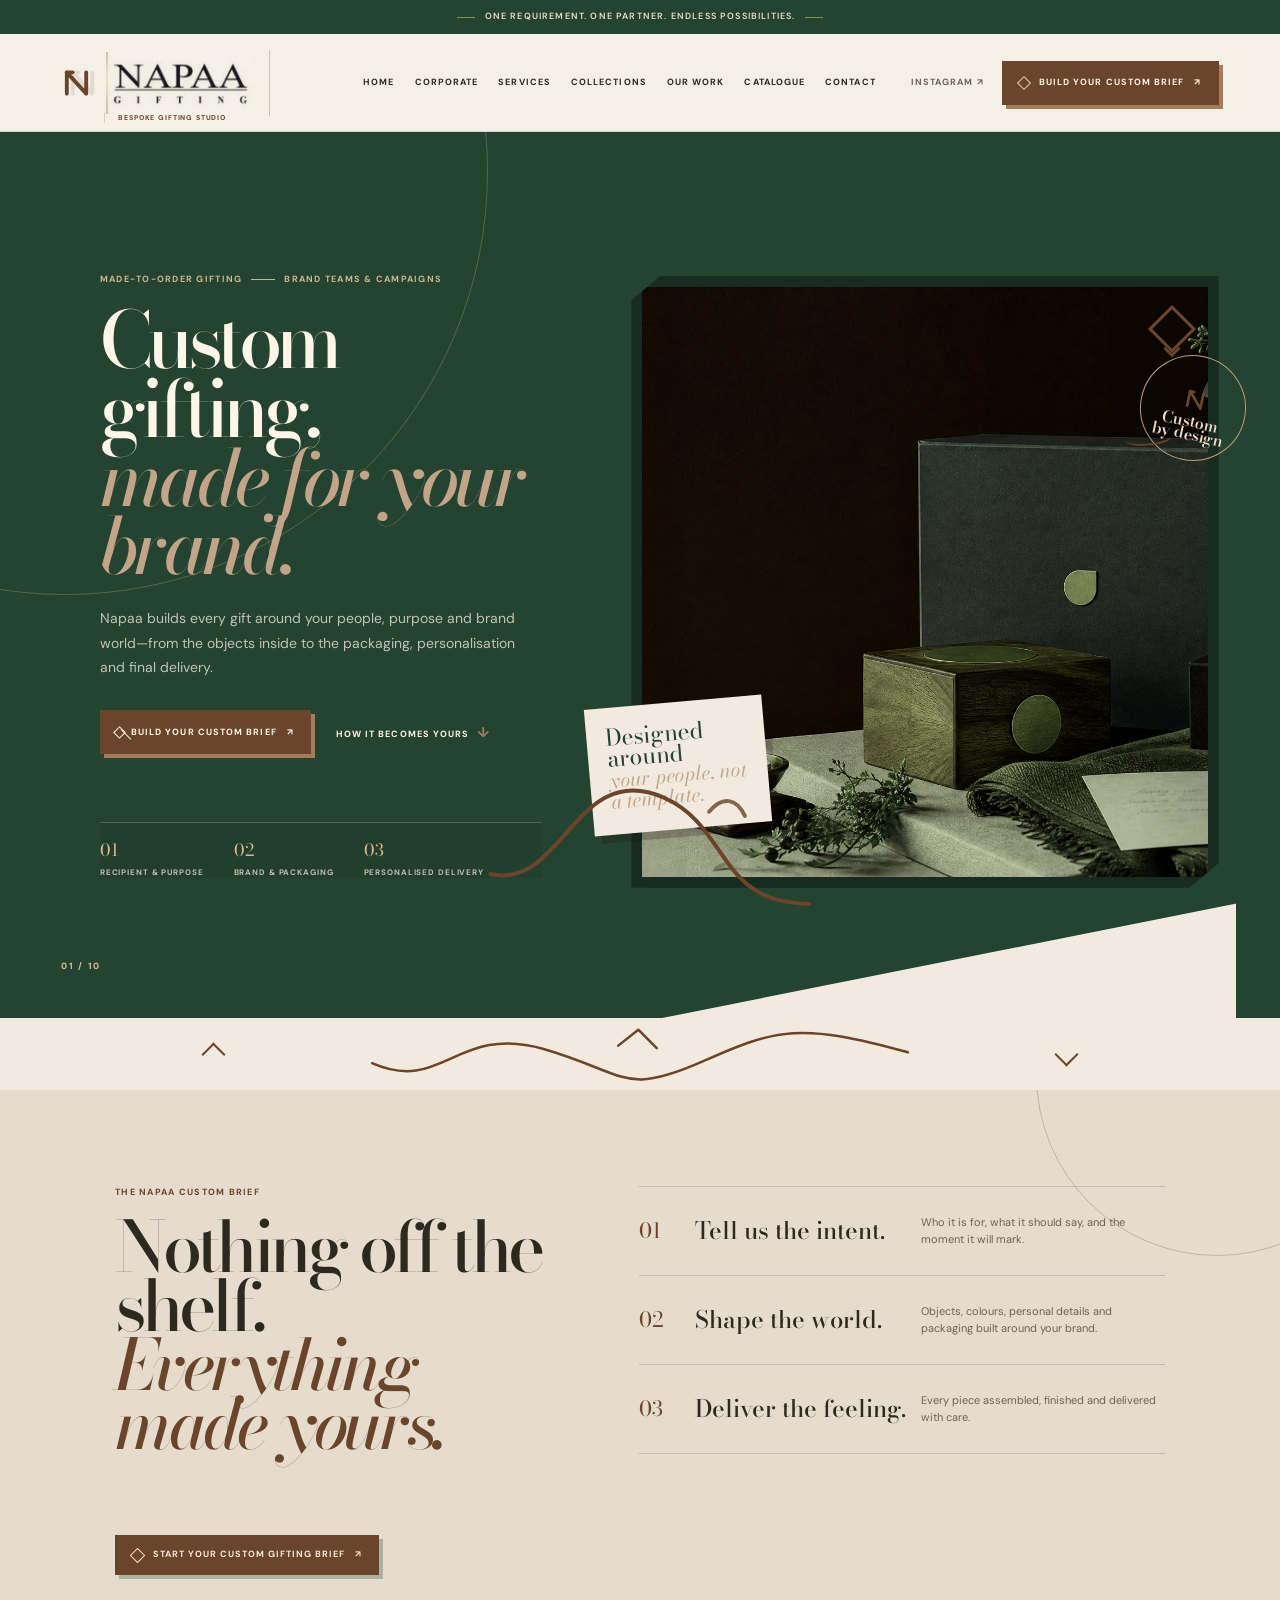
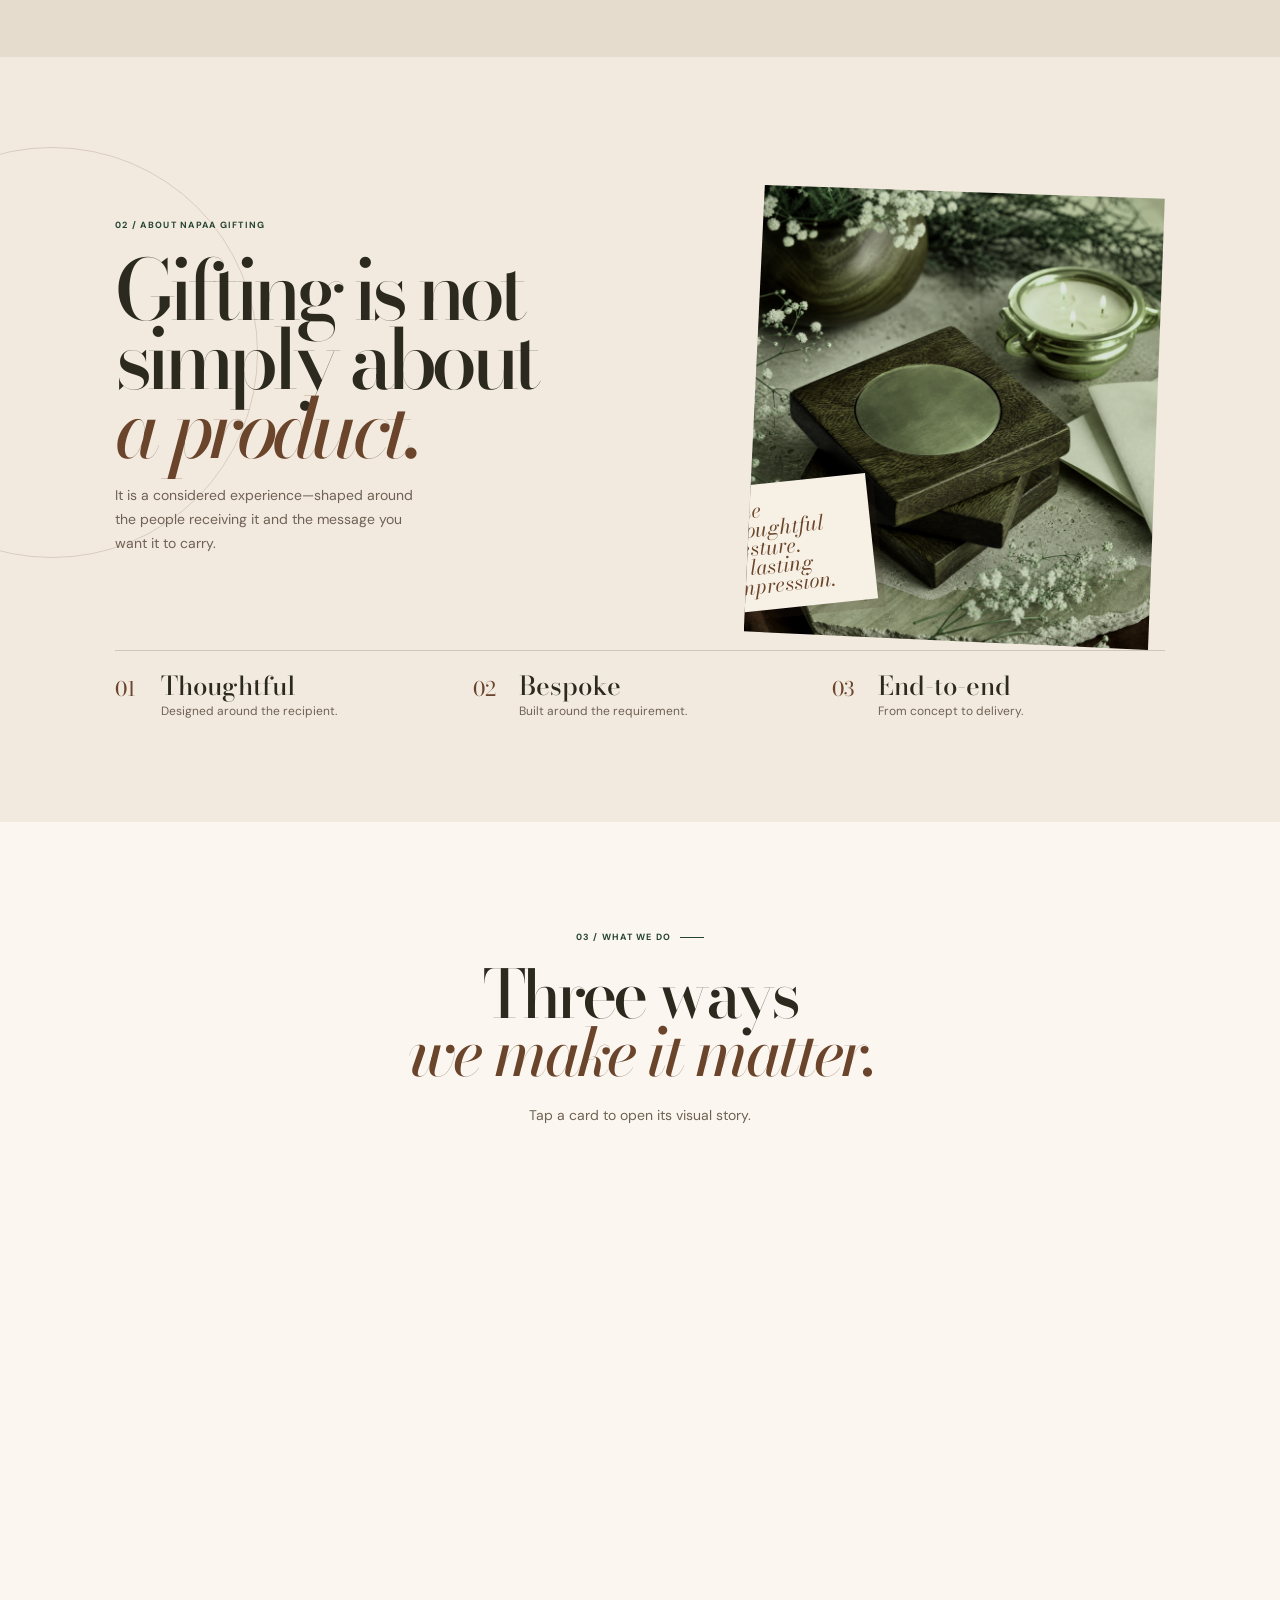
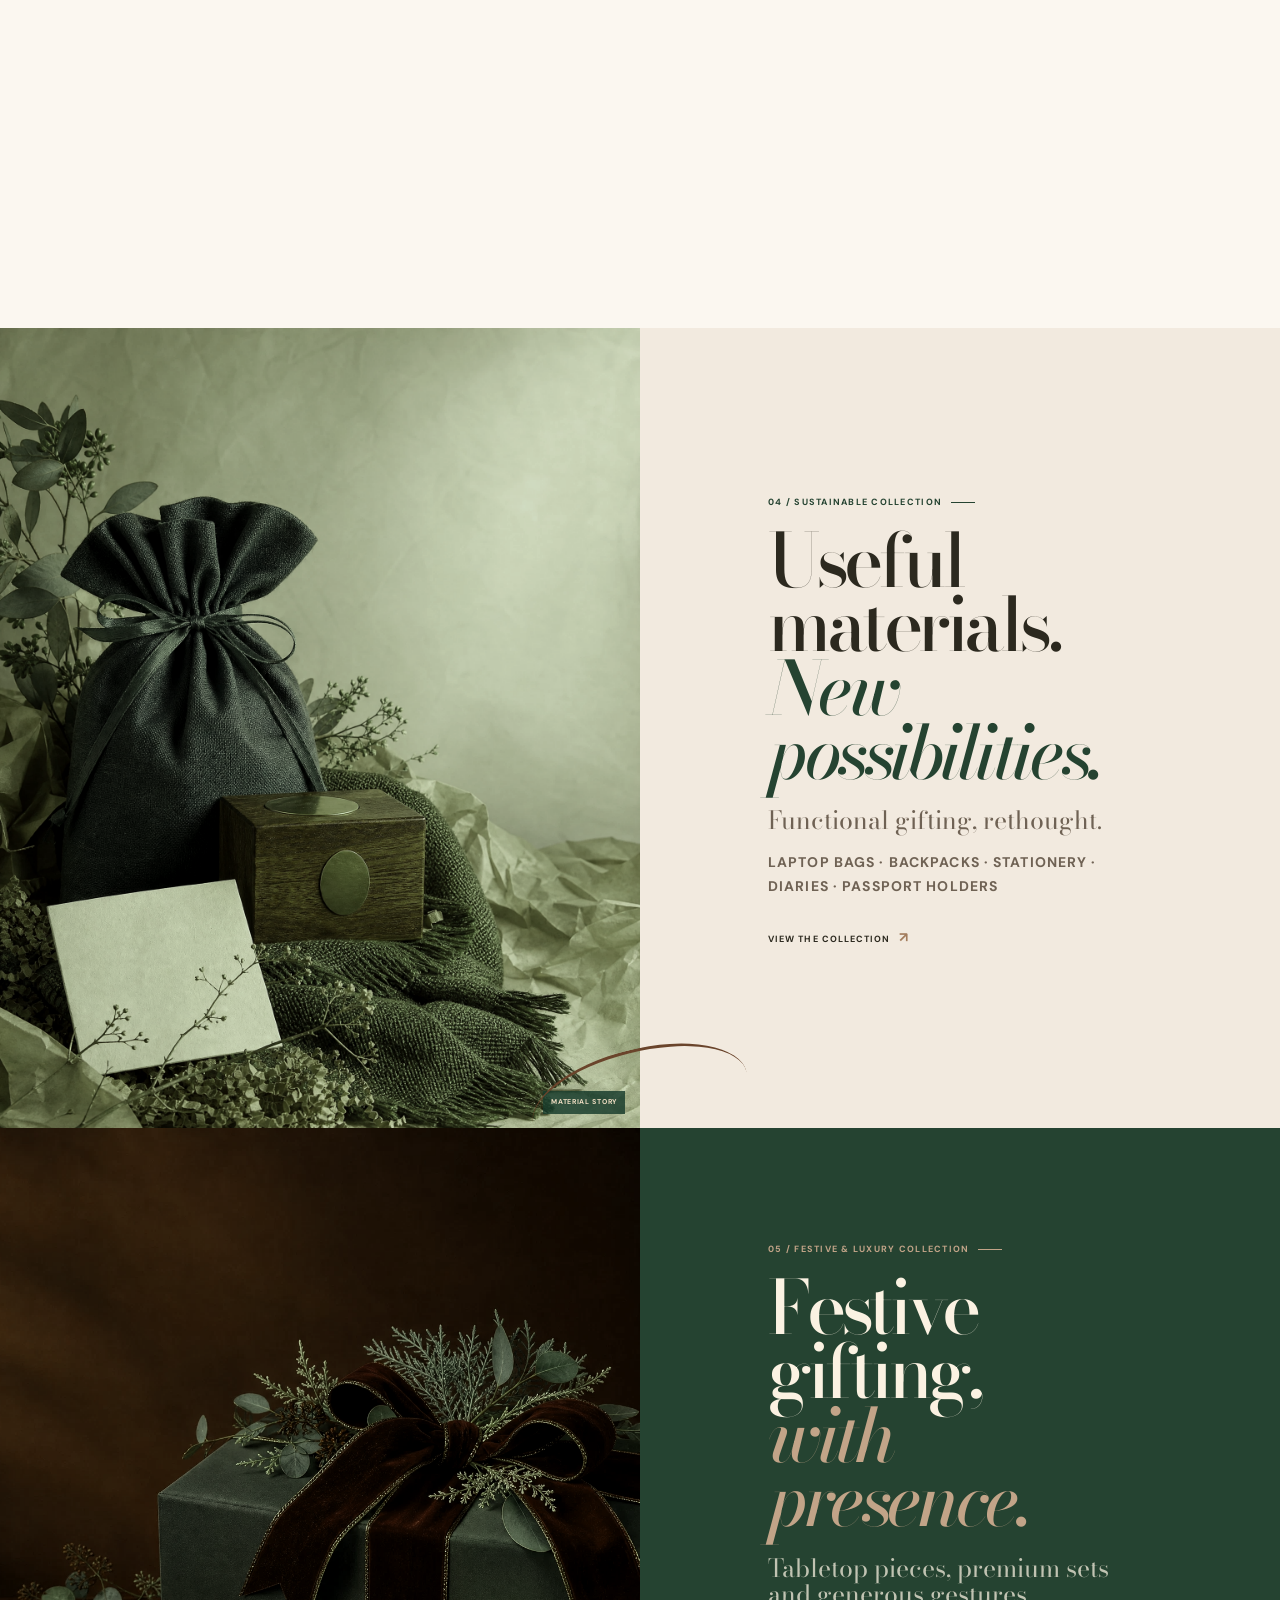
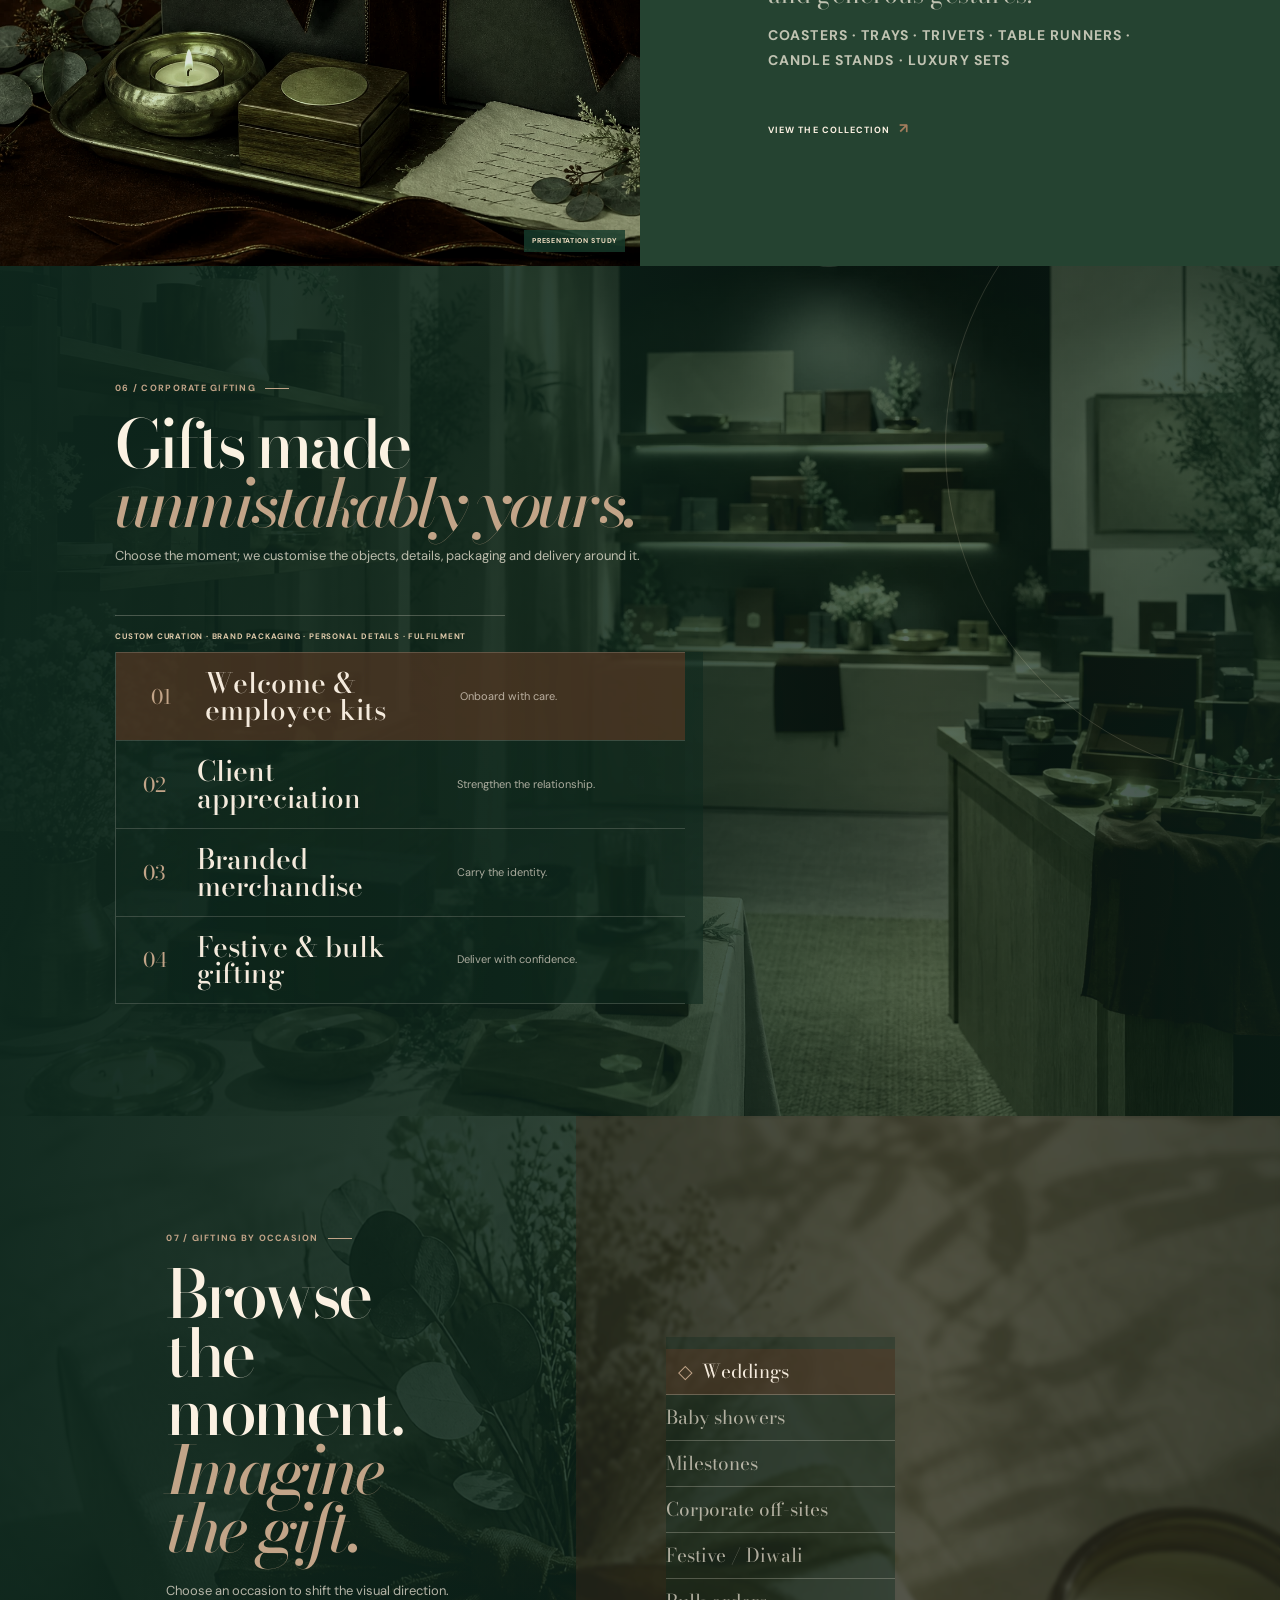
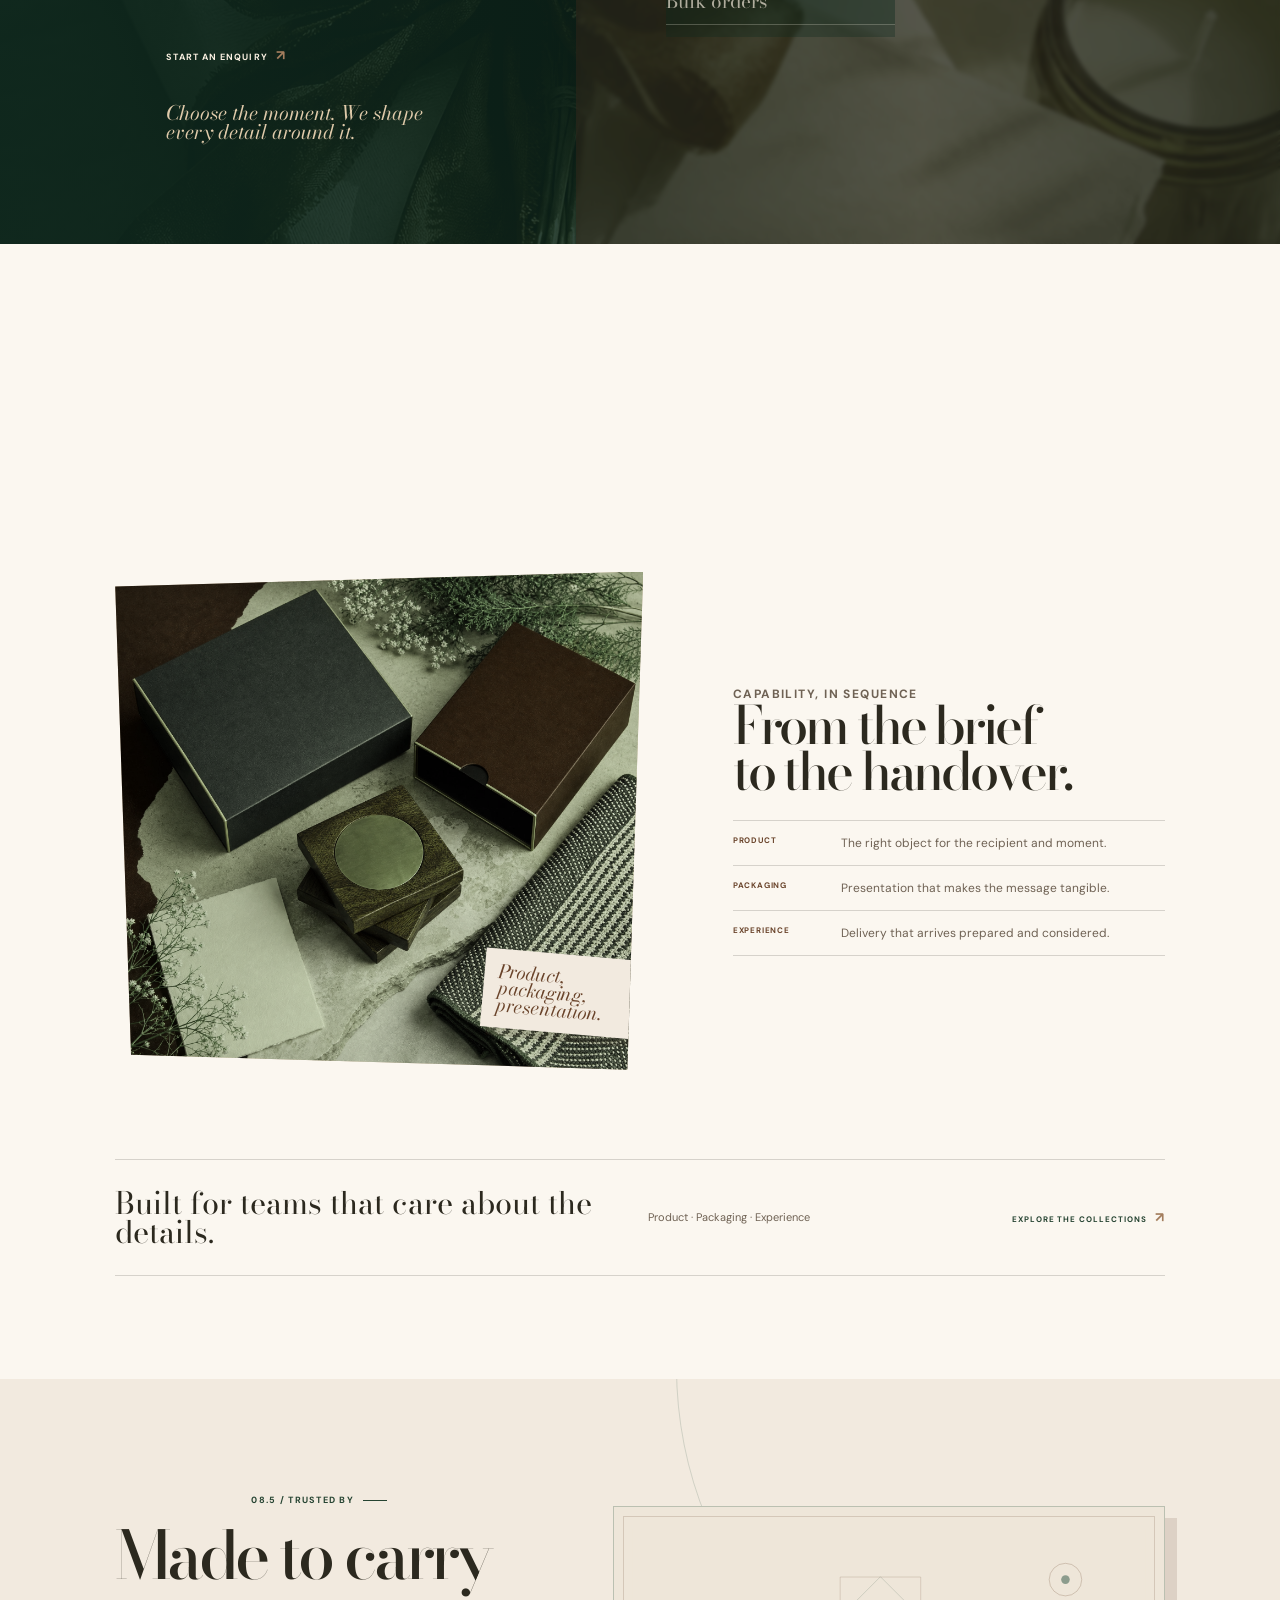
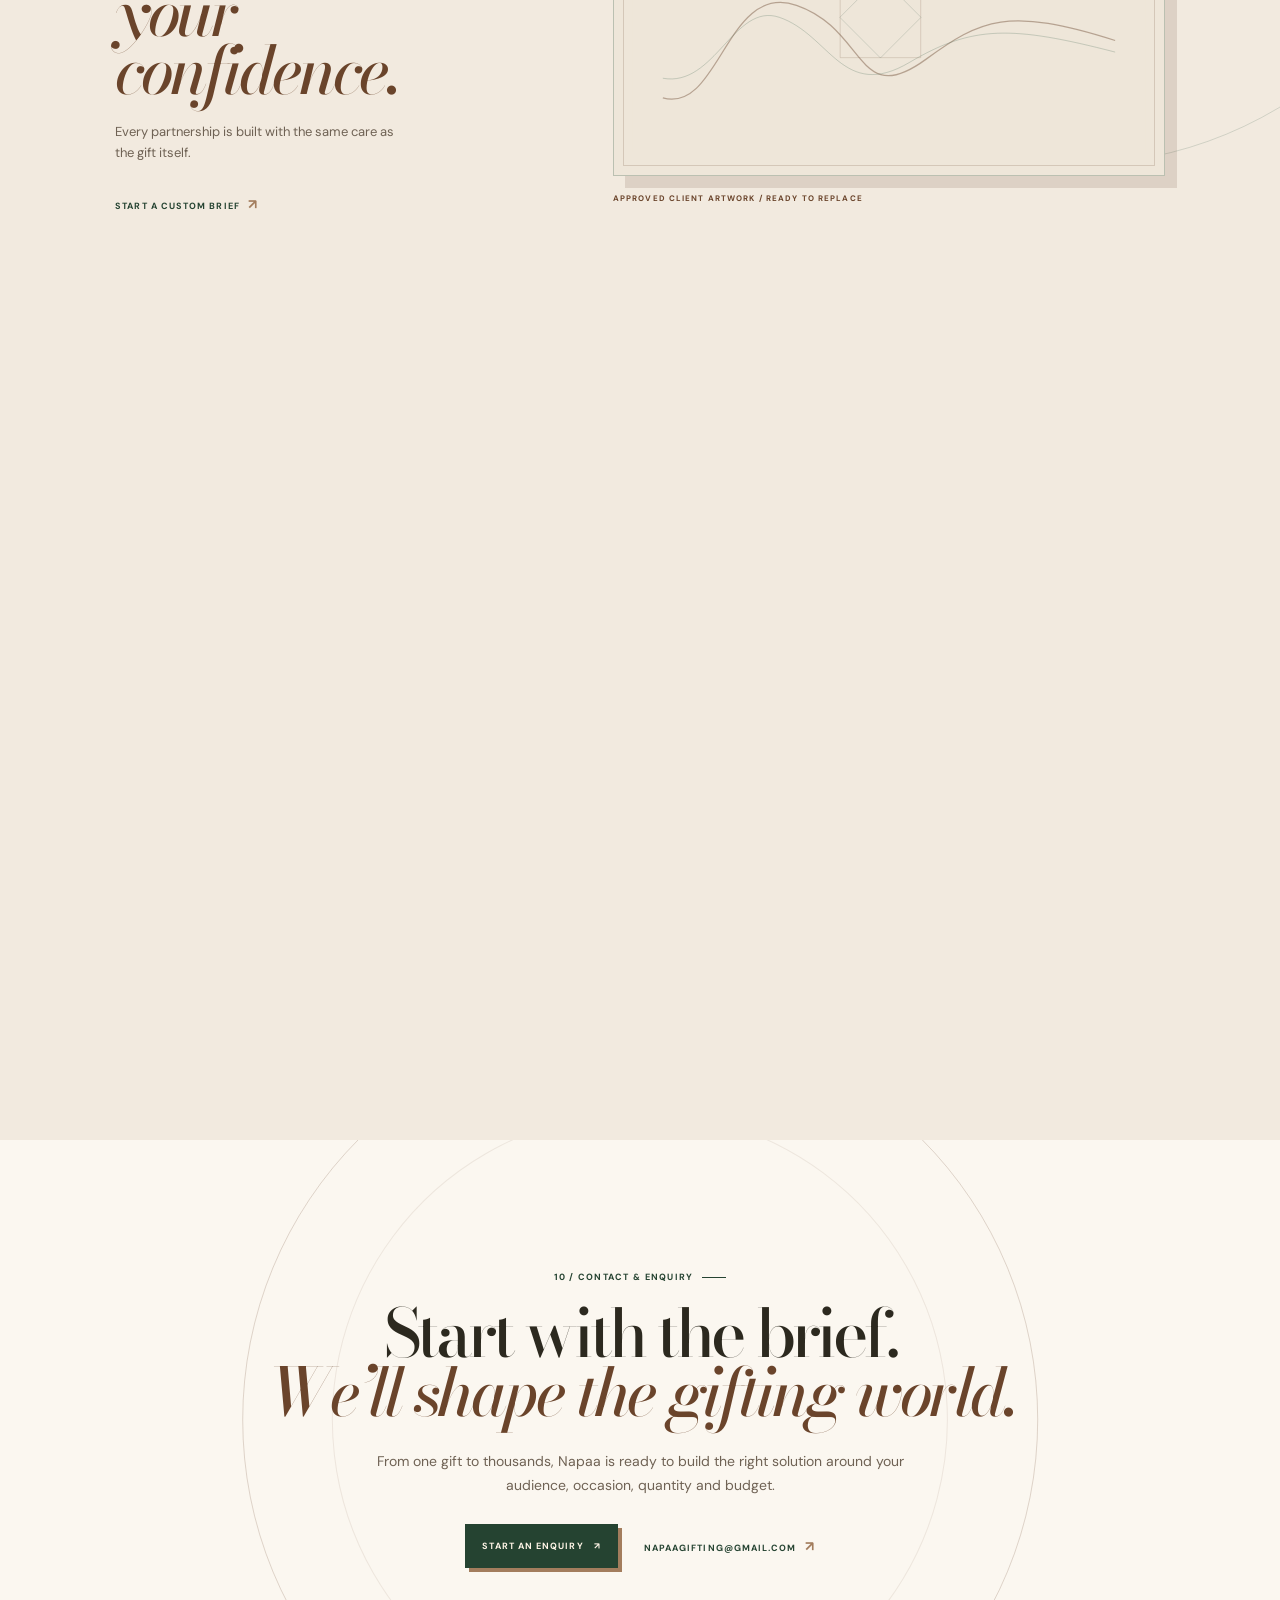
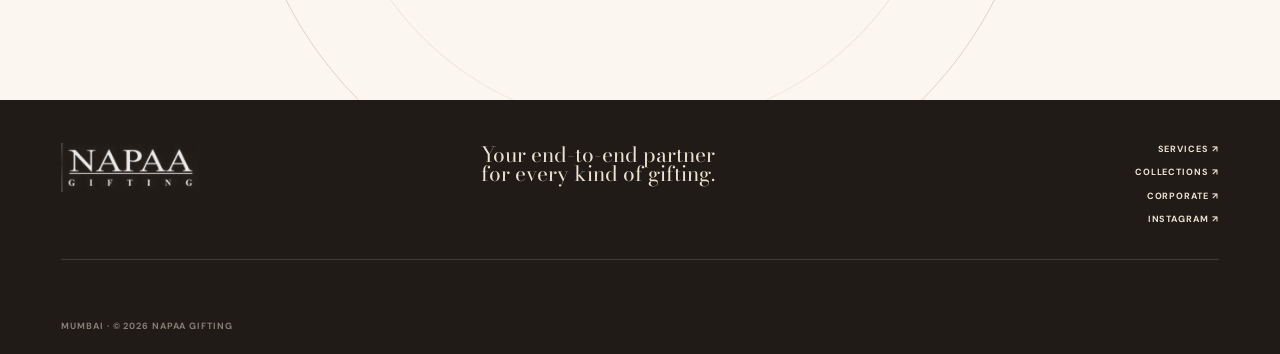
==== index.html @ 45b3206f "Start" ====
<!doctype html>
<html lang="en">
  <head>
    <meta charset="UTF-8" />
    <meta name="viewport" content="width=device-width, initial-scale=1.0, maximum-scale=1" />
    <meta name="description" content="Napaa Gifting is an end-to-end partner for corporate, sustainable, festive, luxury, personal, and large-scale custom gifting." />
    <title>Napaa Gifting — One Requirement. One Partner. Endless Possibilities.</title>
    <link rel="preconnect" href="https://fonts.googleapis.com" />
    <link rel="preconnect" href="https://fonts.gstatic.com" crossorigin />
    <link href="https://fonts.googleapis.com/css2?family=Bodoni+Moda:opsz,ital@6..96,400;6..96,500;6..96,600;6..96,700;6..96,400;6..96,500;6..96,600&family=DM+Sans:opsz,wght@9..40,400;9..40,500;9..40,600;9..40,700&display=swap" rel="stylesheet" />
    <link rel="icon" type="image/png" href="assets/napaa-official-logo.png" />
    <link rel="stylesheet" href="css/style.css" />
    <link rel="stylesheet" href="css/logo.css" />
    <link rel="stylesheet" href="css/campaign-fix.css" />
    <link rel="stylesheet" href="css/expanded-site.css" />
    <link rel="stylesheet" href="css/bottle-green-brown.css" />
    <link rel="stylesheet" href="css/brand-authority.css" />
    <link rel="stylesheet" href="css/catalogue.css" />
    <link rel="stylesheet" href="css/catalogue-refinement.css" />
    <link rel="stylesheet" href="css/editorial-refinement.css" />
    <link rel="stylesheet" href="css/flash-cards.css" />
    <link rel="stylesheet" href="css/flash-card-rotation.css" />
    <link rel="stylesheet" href="css/selector-backgrounds.css" />
    <link rel="stylesheet" href="css/customisation-first.css" />
    <link rel="stylesheet" href="css/customisation-authority.css" />
    <link rel="stylesheet" href="css/trusted-by.css" />
    <link rel="stylesheet" href="css/commercial-pathways.css" />
    <link rel="stylesheet" href="css/catalogue-visuals.css" />
  </head>
  <body>
    <!-- Napaa Corporate Atelier: editorial premium gifting, now organised as a complete ten-section capability story. -->
    <a class="skip-link" href="#main">Skip to content</a>
    <div class="topline"><span></span>One requirement. One partner. Endless possibilities.<span></span></div>
    <header class="site-header" id="site-header">
      <a class="brand" href="#home" aria-label="Napaa Gifting home"><span class="brand__ribbon" aria-hidden="true"><svg viewBox="0 0 32 34" fill="none" xmlns="http://www.w3.org/2000/svg"><path d="M6 28V6L26 28V6" stroke="currentColor" stroke-width="4" stroke-linecap="round" stroke-linejoin="round"/><path d="M6 6H12" stroke="currentColor" stroke-width="4" stroke-linecap="round"/></svg></span><img src="assets/napaa-official-logo.png" alt="Napaa Gifting" /></a>
      <nav class="desktop-nav" aria-label="Primary navigation"><a href="#home">Home</a><a href="#corporate">Corporate</a><a href="#services">Services</a><a href="collections.html">Collections</a><a href="#portfolio">Our work</a><a href="collections.html#catalogue">Catalogue</a><a href="#contact">Contact</a></nav>
      <div class="header-actions"><a class="header-insta" href="https://www.instagram.com/napaa_gifting/" target="_blank" rel="noreferrer">Instagram ↗</a><button class="button button--bordeaux" type="button" data-open-brief>Build your custom brief <span>↗</span></button><button class="menu-toggle" type="button" aria-expanded="false" aria-controls="mobile-menu"><span class="sr-only">Open navigation</span><i></i><i></i></button></div>
    </header>
    <div class="mobile-menu" id="mobile-menu" aria-hidden="true"><nav aria-label="Mobile navigation"><a href="#home">Home</a><a href="#corporate">Corporate gifting</a><a href="#about">About Napaa Gifting</a><a href="#services">What we do</a><a href="collections.html">View collections</a><a href="#occasions">Gifting by occasion</a><a href="#portfolio">Our work</a><a href="collections.html#catalogue">Catalogue</a><a href="#why-napaa">Why Napaa</a><a href="#contact">Contact / Enquiry</a></nav><button class="button button--bordeaux" type="button" data-open-brief>Start an enquiry <span>↗</span></button><a href="https://www.instagram.com/napaa_gifting/" target="_blank" rel="noreferrer">Follow @napaa_gifting ↗</a></div>

    <main id="main">
      <section class="hero" id="home" aria-labelledby="hero-title"><div class="hero__copy" data-reveal><p class="eyebrow">Made-to-order gifting <b></b> Brand teams & campaigns</p><h1>Custom gifting,<br /><em>made for your brand.</em></h1><p class="hero__intro">Napaa builds every gift around your people, purpose and brand world—from the objects inside to the packaging, personalisation and final delivery.</p><div class="hero__actions"><button class="button button--ribbon-primary" type="button" data-open-brief>Build your custom brief <span>↗</span></button><a class="quiet-link" href="#custom-brief">How it becomes yours <span>↓</span></a></div><div class="hero__details"><span>01<br /><b>Recipient & purpose</b></span><span>02<br /><b>Brand & packaging</b></span><span>03<br /><b>Personalised delivery</b></span></div></div><div class="hero__visual" data-reveal><div class="hero__frame"><img src="assets/napaa-corporate-hero.jpg" alt="Premium custom gift boxes in bottle-green, wood and brown tones" /></div><div class="hero__card">Designed around<br /><em>your people, not a template.</em></div><span class="hero__seal"><svg viewBox="0 0 32 34" fill="none" xmlns="http://www.w3.org/2000/svg" aria-hidden="true"><path d="M6 28V6L26 28V6" stroke="currentColor" stroke-width="4" stroke-linecap="round" stroke-linejoin="round"/><path d="M6 6H12" stroke="currentColor" stroke-width="4" stroke-linecap="round"/></svg>Custom<br />by design</span><svg class="hero__ribbon" viewBox="0 0 340 166" fill="none" xmlns="http://www.w3.org/2000/svg" aria-hidden="true"><path d="M10 142C84 152 84 20 176 51C244 74 238 152 330 144" stroke="currentColor" stroke-width="4" stroke-linecap="round"/><path d="M222 61C234 44 248 45 258 62" stroke="currentColor" stroke-width="4" stroke-linecap="round"/></svg></div><span class="hero__index">01 / 10</span></section>
      <div class="ribbon-divider" aria-hidden="true"><svg viewBox="0 0 660 86" fill="none" xmlns="http://www.w3.org/2000/svg"><path d="M10 54C94 91 110 7 215 37C317 67 310 94 407 51C492 13 522 5 650 41" stroke="currentColor" stroke-width="3" stroke-linecap="round"/><path d="M304 33L328 14L350 36" stroke="currentColor" stroke-width="3" stroke-linecap="round" stroke-linejoin="round"/></svg></div>
      <aside class="custom-brief" id="custom-brief" aria-labelledby="custom-brief-title"><div class="custom-brief__lead" data-reveal><p class="section-kicker">The Napaa custom brief</p><h2 id="custom-brief-title">Nothing off the shelf.<br /><em>Everything made yours.</em></h2></div><div class="custom-brief__steps" data-reveal><article><span>01</span><h3>Tell us the intent.</h3><p>Who it is for, what it should say, and the moment it will mark.</p></article><article><span>02</span><h3>Shape the world.</h3><p>Objects, colours, personal details and packaging built around your brand.</p></article><article><span>03</span><h3>Deliver the feeling.</h3><p>Every piece assembled, finished and delivered with care.</p></article></div><button class="custom-brief__cta" type="button" data-open-brief>Start your custom gifting brief <span>↗</span></button></aside>

      <section class="about about-editorial" id="about" aria-labelledby="about-title"><div class="about-editorial__statement" data-reveal><p class="section-kicker">02 / About Napaa Gifting</p><h2 id="about-title">Gifting is not<br />simply about<br /><em>a product.</em></h2><p>It is a considered experience—shaped around the people receiving it and the message you want it to carry.</p></div><figure class="about-editorial__figure" data-reveal><img src="assets/napaa-product-detail.jpg" alt="A hand-finished gifting object in wood and bottle-green tones" /><figcaption>One thoughtful gesture.<br />A lasting impression.</figcaption></figure><div class="about-editorial__principles" data-reveal><article><span>01</span><h3>Thoughtful</h3><p>Designed around the recipient.</p></article><article><span>02</span><h3>Bespoke</h3><p>Built around the requirement.</p></article><article><span>03</span><h3>End-to-end</h3><p>From concept to delivery.</p></article></div></section>

      <section class="solutions services-editorial" id="services" aria-labelledby="services-title"><div class="solutions__intro" data-reveal><p class="eyebrow eyebrow--green">03 / What we do <b></b></p><h2 id="services-title">Three ways<br /><em>we make it matter.</em></h2><p>Tap a card to open its visual story.</p></div><div class="service-stories" data-reveal><button class="service-story" type="button" data-service-card aria-pressed="false" aria-label="Reveal image collage for gift boxes, hampers and sets"><span class="flash-card__inner"><span class="flash-card__front"><span class="service-story__meta">01 / Custom build</span><span class="service-story__cover"><img src="assets/napaa-corporate-hamper.jpg" alt="A premium custom gift hamper" /></span><span class="service-story__copy"><h3>Gift boxes,<br /><em>hampers & sets</em></h3><p>Built for the people and the moment.</p></span><span class="flash-card__hint" aria-hidden="true"><i></i><b>tap</b></span></span><span class="flash-card__back" aria-hidden="true"><span class="service-story__collage"><img src="assets/napaa-product-detail.jpg" alt="" /><img src="assets/napaa-portfolio-objects.jpg" alt="" /><img src="assets/napaa-corporate-hero.jpg" alt="" /></span></span></span></button><button class="service-story" type="button" data-service-card aria-pressed="false" aria-label="Reveal image collage for corporate, bulk and branded gifting"><span class="flash-card__inner"><span class="flash-card__front"><span class="service-story__meta">02 / Brand programmes</span><span class="service-story__cover"><img src="assets/napaa-corporate-display.jpg" alt="A corporate gifting presentation space" /></span><span class="service-story__copy"><h3>Corporate,<br /><em>bulk & branded</em></h3><p>Built for teams, campaigns and delivery.</p></span><span class="flash-card__hint" aria-hidden="true"><i></i><b>tap</b></span></span><span class="flash-card__back" aria-hidden="true"><span class="service-story__collage"><img src="assets/napaa-corporate-hero.jpg" alt="" /><img src="assets/napaa-product-detail.jpg" alt="" /><img src="assets/napaa-corporate-hamper.jpg" alt="" /></span></span></span></button><button class="service-story" type="button" data-service-card aria-pressed="false" aria-label="Reveal image collage for events, milestones and celebrations"><span class="flash-card__inner"><span class="flash-card__front"><span class="service-story__meta">03 / Occasion design</span><span class="service-story__cover"><img src="assets/napaa-festive-luxury.jpg" alt="A premium festive gifting scene" /></span><span class="service-story__copy"><h3>Events,<br /><em>milestones & more</em></h3><p>Built for the people gathered around it.</p></span><span class="flash-card__hint" aria-hidden="true"><i></i><b>tap</b></span></span><span class="flash-card__back" aria-hidden="true"><span class="service-story__collage"><img src="assets/napaa-occasion-birthday.jpg" alt="" /><img src="assets/napaa-occasion-just-because.jpg" alt="" /><img src="assets/napaa-sustainable-collection.jpg" alt="" /></span></span></span></button></div><div class="capability-strip" data-reveal><span>Creative direction</span><span>Customisation</span><span>Branded packaging</span><span>Fulfilment</span><span>Event gifting</span></div></section>

      <section class="collections" id="collections" aria-label="Napaa collections"><article class="collection-panel collection-panel--sustainable" id="sustainable" data-reveal><div class="collection-panel__image"><img src="assets/napaa-sustainable-collection.jpg" alt="A sustainable custom gifting set with textiles, a wood keepsake box and botanicals" /></div><div class="collection-panel__copy"><p class="eyebrow eyebrow--green">04 / Sustainable Collection <b></b></p><h2>Useful materials.<br /><em>New possibilities.</em></h2><p>Functional gifting, rethought.</p><p class="small-copy">Laptop bags · Backpacks · Stationery · Diaries · Passport holders</p><a class="quiet-link" href="collections.html#sustainable">View the collection <span>↗</span></a></div></article><article class="collection-panel collection-panel--festive" id="festive" data-reveal><div class="collection-panel__copy"><p class="eyebrow eyebrow--light">05 / Festive & Luxury Collection <b></b></p><h2>Festive gifting,<br /><em>with presence.</em></h2><p>Tabletop pieces, premium sets and generous gestures.</p><p class="small-copy">Coasters · Trays · Trivets · Table runners · Candle stands · Luxury sets</p><a class="quiet-link quiet-link--light" href="collections.html#festive">View the collection <span>↗</span></a></div><div class="collection-panel__image"><img src="assets/napaa-festive-luxury.jpg" alt="A festive luxury gift hamper in bottle-green and brown tones" /></div></article></section>

      <section class="campaigns corporate-browser" id="corporate" aria-labelledby="corporate-title"><div class="selector-background" aria-hidden="true"><span class="selector-background__image is-visible" style="background-image:url('assets/napaa-corporate-display.jpg')"></span><span class="selector-background__image"></span></div><div class="campaigns__header" data-reveal><p class="eyebrow eyebrow--light">06 / Corporate Gifting <b></b></p><h2 id="corporate-title">Gifts made<br /><em>unmistakably yours.</em></h2><p>Choose the moment; we customise the objects, details, packaging and delivery around it.</p></div><div class="campaigns__list corporate-browser__list"><button class="corporate-option is-active" type="button" data-corporate-option data-image="assets/napaa-corporate-display.jpg"><span>01</span><h3>Welcome & employee kits</h3><p>Onboard with care.</p></button><button class="corporate-option" type="button" data-corporate-option data-image="assets/napaa-corporate-hamper.jpg"><span>02</span><h3>Client appreciation</h3><p>Strengthen the relationship.</p></button><button class="corporate-option" type="button" data-corporate-option data-image="assets/napaa-product-detail.jpg"><span>03</span><h3>Branded merchandise</h3><p>Carry the identity.</p></button><button class="corporate-option" type="button" data-corporate-option data-image="assets/napaa-corporate-hero.jpg"><span>04</span><h3>Festive & bulk gifting</h3><p>Deliver with confidence.</p></button></div></section>

      <section class="occasion occasion-browser" id="occasions" aria-labelledby="occasion-title"><div class="selector-background" aria-hidden="true"><span class="selector-background__image is-visible" style="background-image:url('assets/napaa-occasion-just-because.jpg')"></span><span class="selector-background__image"></span></div><div class="occasion__content" data-reveal><p class="eyebrow eyebrow--light">07 / Gifting by Occasion <b></b></p><h2 id="occasion-title">Browse the moment.<br /><em>Imagine the gift.</em></h2><p>Choose an occasion to shift the visual direction.</p><button class="quiet-link quiet-link--light" type="button" data-open-brief>Start an enquiry <span>↗</span></button></div><div class="occasion-browser__right" data-reveal><div class="occasion-browser__options"><button class="is-active" type="button" data-occasion-option data-image="assets/napaa-occasion-just-because.jpg">Weddings</button><button type="button" data-occasion-option data-image="assets/napaa-sustainable-collection.jpg">Baby showers</button><button type="button" data-occasion-option data-image="assets/napaa-occasion-birthday.jpg">Milestones</button><button type="button" data-occasion-option data-image="assets/napaa-corporate-display.jpg">Corporate off-sites</button><button type="button" data-occasion-option data-image="assets/napaa-festive-luxury.jpg">Festive / Diwali</button><button type="button" data-occasion-option data-image="assets/napaa-corporate-hero.jpg">Bulk orders</button></div></div></section>

      <section class="portfolio portfolio-refined" id="portfolio" aria-labelledby="portfolio-title"><div class="portfolio__intro" data-reveal><p class="eyebrow eyebrow--green">08 / Our Work <b></b></p><h2 id="portfolio-title">A gifting experience,<br /><em>read at a glance.</em></h2></div><div class="portfolio-case" data-reveal><figure><img src="assets/napaa-portfolio-objects.jpg" alt="A portfolio arrangement of premium gifting objects" /><figcaption>Product, packaging, presentation.</figcaption></figure><div class="portfolio-case__story"><p>Capability, in sequence</p><h3>From the brief<br />to the handover.</h3><div><span>Product</span><p>The right object for the recipient and moment.</p></div><div><span>Packaging</span><p>Presentation that makes the message tangible.</p></div><div><span>Experience</span><p>Delivery that arrives prepared and considered.</p></div></div></div><div class="portfolio-trust" data-reveal><p>Built for teams that care about the details.</p><span>Product · Packaging · Experience</span><a class="quiet-link" href="collections.html">Explore the collections <span>↗</span></a></div></section>

      <section class="trusted-by" id="trusted-by" aria-labelledby="trusted-by-title"><div class="trusted-by__copy" data-reveal><p class="eyebrow eyebrow--green">08.5 / Trusted By <b></b></p><h2 id="trusted-by-title">Made to carry<br /><em>your confidence.</em></h2><p>Every partnership is built with the same care as the gift itself.</p><a class="quiet-link" href="#contact">Start a custom brief <span>↗</span></a></div><div class="trusted-by__art" data-reveal><div class="trusted-by__frame"><img src="assets/napaa-approved-artwork-slot.svg" alt="Reserved space for approved client artwork" data-client-artwork-slot="replace-this-image-src" /></div><span class="trusted-by__label">Approved client artwork / ready to replace</span></div></section>

      <section class="process why-napaa why-statements" id="why-napaa" aria-labelledby="why-title"><div class="process__visual" data-reveal><img src="assets/napaa-product-detail.jpg" alt="A close-up of a hand-finished wood keepsake object" /><span class="process__note">One requirement.<br />One partner.</span></div><div class="process__content" data-reveal><p class="eyebrow eyebrow--green">09 / Why Napaa Gifting <b></b></p><h2 id="why-title">The details<br /><em>do the talking.</em></h2><div class="why-statements__list"><article><span>01</span><h3>Customisation</h3><p>Built around the requirement.</p></article><article><span>02</span><h3>Quality</h3><p>Every detail matters.</p></article><article><span>03</span><h3>Execution</h3><p>From concept to delivery.</p></article></div></div></section>

      <section class="closing contact" id="contact" aria-labelledby="contact-title"><p class="eyebrow eyebrow--center">10 / Contact & Enquiry <b></b></p><h2 id="contact-title">Start with the brief.<br /><em>We’ll shape the gifting world.</em></h2><p>From one gift to thousands, Napaa is ready to build the right solution around your audience, occasion, quantity and budget.</p><div class="closing__actions"><button class="button button--bordeaux" type="button" data-open-brief>Start an enquiry <span>↗</span></button><a class="quiet-link" href="mailto:napaagifting@gmail.com">napaagifting@gmail.com <span>↗</span></a></div></section>
    </main>

    <footer class="site-footer"><div class="footer__brand"><img src="assets/napaa-official-logo.png" alt="Napaa Gifting" /></div><p>Your end-to-end partner<br />for every kind of gifting.</p><div class="footer__links"><a href="#services">Services ↗</a><a href="collections.html">Collections ↗</a><a href="#corporate">Corporate ↗</a><a href="https://www.instagram.com/napaa_gifting/" target="_blank" rel="noreferrer">Instagram ↗</a></div><p class="footer__legal">Mumbai · © <span id="year"></span> Napaa Gifting</p></footer>

    <dialog class="brief-dialog" id="brief-dialog" aria-labelledby="brief-title"><div class="brief-dialog__inner"><button class="dialog-close" type="button" data-close-brief aria-label="Close enquiry form">×</button><div class="brief-dialog__copy"><p class="eyebrow eyebrow--green">Start a conversation <b></b></p><h2 id="brief-title">A gift that<br /><em>fits the moment.</em></h2><p>Share your occasion, audience and budget. We’ll turn the detail into a focused starting point for your enquiry.</p></div><form id="brief-form"><label for="company">Company or name</label><input id="company" name="company" type="text" placeholder="Your organisation or name" required /><label for="need">What do you need?</label><select id="need" name="need" required><option value="" disabled selected>Select a gifting direction</option><option>Corporate gifting</option><option>Sustainable gifting</option><option>Festive or luxury collection</option><option>Wedding or personal occasion</option><option>Bulk or event gifting</option></select><label for="details">A few useful details</label><textarea id="details" name="details" rows="3" placeholder="Occasion, timing, quantity, budget or any wish-list details"></textarea><button class="button button--bordeaux button--full" type="submit">Email this enquiry to Napaa <span>↗</span></button><p class="form-feedback" id="form-feedback" aria-live="polite"></p></form></div></dialog>
    <script src="js/main.js"></script>
  </body>
</html>
---- css/style.css ----
/* Napaa Corporate Atelier: premium bordeaux, pavilion green, brass and tactile wood. */
:root { --parchment:#f5f0e7; --paper:#fbf8f0; --bordeaux:#71091d; --bordeaux-deep:#510615; --green:#37442b; --green-dark:#28321f; --ink:#211b17; --tobacco:#614530; --brass:#c99a59; --cream:#f8f1e5; --muted:#71675d; --line:rgba(33,27,23,.17); --ease-out:cubic-bezier(.23,1,.32,1); }
*{box-sizing:border-box} html{scroll-behavior:smooth} body{margin:0;background:var(--parchment);color:var(--ink);font-family:"DM Sans",sans-serif;font-size:16px;line-height:1.5;overflow-x:hidden} button,input,select,textarea{font:inherit} button{border:0;cursor:pointer} a{color:inherit;text-decoration:none} img{display:block;max-width:100%} .sr-only{position:absolute;width:1px;height:1px;padding:0;margin:-1px;overflow:hidden;clip:rect(0,0,0,0);white-space:nowrap;border:0}.skip-link{position:fixed;z-index:100;top:10px;left:10px;padding:10px 12px;color:#fff;background:var(--bordeaux);transform:translateY(-150%);transition:transform 160ms var(--ease-out)}.skip-link:focus{transform:translateY(0)}
.topline{height:34px;display:flex;align-items:center;justify-content:center;gap:10px;background:var(--green);color:#e9dfca;font-size:9px;font-weight:600;letter-spacing:.13em;text-align:center;text-transform:uppercase}.topline span{width:18px;height:1px;background:var(--brass)}.site-header{height:84px;padding:0 4.8vw;display:flex;align-items:center;gap:35px;position:sticky;z-index:50;top:0;background:rgba(245,240,231,.93);border-bottom:1px solid transparent;backdrop-filter:blur(14px);transition:border-color 180ms var(--ease-out),box-shadow 180ms var(--ease-out)}.site-header.is-scrolled{border-color:var(--line);box-shadow:0 8px 23px rgba(31,23,12,.06)}.brand{display:flex;gap:9px;align-items:center;flex-shrink:0}.brand img{width:28px;height:28px;filter:hue-rotate(330deg) saturate(1.8) brightness(.7)}.brand>span,.footer__brand>span{display:grid;font-family:"Bodoni Moda",serif;font-size:26px;font-weight:700;letter-spacing:.08em;line-height:.64}.brand small,.footer__brand small{margin-left:2px;font-family:"DM Sans",sans-serif;font-size:8px;font-weight:700;letter-spacing:.5em;line-height:1.5}.desktop-nav{display:flex;gap:27px;margin-left:auto}.desktop-nav a,.header-insta,.quiet-link{font-size:9px;font-weight:700;letter-spacing:.12em;text-transform:uppercase}.desktop-nav a{position:relative}.desktop-nav a:after{content:"";position:absolute;right:0;bottom:-6px;left:0;height:1px;background:var(--bordeaux);transform:scaleX(0);transform-origin:right;transition:transform 200ms var(--ease-out)}.desktop-nav a:hover:after{transform:scaleX(1);transform-origin:left}.header-actions{display:flex;align-items:center;gap:18px}.header-insta{color:var(--muted)}.button{min-height:44px;display:inline-flex;align-items:center;justify-content:center;gap:10px;padding:12px 17px;font-size:9px;font-weight:700;letter-spacing:.12em;line-height:1;text-transform:uppercase;transition:transform 160ms var(--ease-out),background-color 180ms var(--ease-out),box-shadow 180ms var(--ease-out)}.button:active{transform:scale(.97)}.button--bordeaux{color:#fff5e7;background:var(--bordeaux);box-shadow:4px 4px 0 var(--brass)}.button--bordeaux:hover{background:var(--bordeaux-deep);box-shadow:2px 2px 0 var(--brass);transform:translate(2px,2px)}.button--brass{color:var(--ink);background:var(--brass);box-shadow:4px 4px 0 #e5dbc9}.button--brass:hover{background:#d4ac71;box-shadow:2px 2px 0 #e5dbc9;transform:translate(2px,2px)}.button--full{width:100%}.menu-toggle{display:none;width:35px;height:35px;padding:8px 5px;background:transparent}.menu-toggle i{display:block;width:25px;height:1.5px;background:var(--ink);transition:transform 180ms var(--ease-out)}.menu-toggle i+ i{margin-top:7px}.menu-toggle.is-open i:first-of-type{transform:translateY(4px) rotate(45deg)}.menu-toggle.is-open i:last-of-type{transform:translateY(-4px) rotate(-45deg)}.mobile-menu{display:none}
.hero{min-height:calc(100vh - 118px);padding:8vw 4.8vw 7vw;display:grid;grid-template-columns:.9fr 1.1fr;gap:7vw;position:relative;background:var(--bordeaux);color:#fff5e8;overflow:hidden}.hero:before{content:"";position:absolute;top:-30vw;left:-28vw;width:66vw;height:66vw;border:1px solid rgba(243,225,194,.22);border-radius:50%}.hero:after{content:"";position:absolute;right:3.4vw;bottom:0;width:49%;height:9vw;background:var(--parchment);clip-path:polygon(8% 100%,100% 0,100% 100%)}.hero__copy{max-width:580px;align-self:center;padding:3vw 0 4vw 3vw;position:relative;z-index:1}.eyebrow{display:flex;align-items:center;gap:9px;margin:0 0 20px;color:#c9b98d;font-size:9px;font-weight:700;letter-spacing:.14em;text-transform:uppercase}.eyebrow b{width:24px;height:1px;background:currentColor}h1,h2,h3,p{margin-top:0}h1,h2,h3{font-family:"Bodoni Moda",serif;font-weight:500}h1{max-width:690px;margin-bottom:25px;font-size:clamp(56px,6.1vw,103px);line-height:.88;letter-spacing:-.065em}h1 em,h2 em{color:#deb58f;font-weight:500}.hero__intro{max-width:440px;margin-bottom:30px;color:rgba(255,245,232,.72);font-size:14px;line-height:1.75}.hero__actions{display:flex;align-items:center;flex-wrap:wrap;gap:25px}.quiet-link{padding:12px 0;position:relative}.quiet-link:after{content:"";position:absolute;right:0;bottom:5px;left:0;height:1px;background:currentColor;transform:scaleX(0);transform-origin:right;transition:transform 190ms var(--ease-out)}.quiet-link:hover:after{transform:scaleX(1);transform-origin:left}.quiet-link span{margin-left:5px;color:var(--brass);font-size:14px}.hero__details{display:flex;gap:30px;margin-top:67px;padding-top:19px;border-top:1px solid rgba(255,245,232,.2)}.hero__details span{color:#deb58f;font-family:"Bodoni Moda",serif;font-size:17px;line-height:1}.hero__details b{display:block;margin-top:8px;color:rgba(255,245,232,.7);font-family:"DM Sans",sans-serif;font-size:8px;font-weight:700;letter-spacing:.11em;line-height:1.4;text-transform:uppercase}.hero__visual{align-self:center;position:relative;z-index:1}.hero__frame{width:min(100%,660px);margin-left:auto;padding:11px;position:relative;background:#d9b98c;box-shadow:16px 18px 0 rgba(34,6,11,.2);clip-path:polygon(5% 0,100% 0,100% 96%,95% 100%,0 100%,0 4%)}.hero__frame img{width:100%;min-height:590px;object-fit:cover;filter:saturate(.88) contrast(1.03)}.hero__card{width:178px;padding:20px 19px 23px;position:absolute;z-index:2;bottom:59px;left:-42px;background:var(--parchment);box-shadow:7px 8px 0 rgba(35,7,12,.21);color:var(--bordeaux);font-family:"Bodoni Moda",serif;font-size:23px;line-height:.91;transform:rotate(-5deg)}.hero__card em{font-size:20px}.hero__seal{width:95px;height:95px;padding-top:27px;position:absolute;z-index:3;right:-27px;top:13%;border:1px solid #e2bf97;border-radius:50%;color:#ead9bc;font-family:"Bodoni Moda",serif;font-size:16px;font-weight:600;line-height:.8;text-align:center;transform:rotate(12deg)}.hero__index{position:absolute;bottom:45px;left:4.8vw;color:#e0bd98;font-size:9px;font-weight:700;letter-spacing:.18em}.statement{padding:80px 14vw 74px;background:var(--parchment);text-align:center}.statement p{max-width:1000px;margin:0 auto;font-family:"Bodoni Moda",serif;font-size:clamp(32px,4vw,63px);line-height:.98;letter-spacing:-.05em}.statement em{color:var(--bordeaux)}
.solutions{padding:8.5vw 7vw 10vw;background:var(--paper)}.solutions__intro{max-width:700px;margin:0 auto 6vw;text-align:center}.eyebrow--green{color:var(--green);justify-content:center}.solutions h2,.process h2,.campaigns h2,.occasion h2,.closing h2{margin-bottom:22px;font-size:clamp(47px,5.2vw,83px);line-height:.88;letter-spacing:-.058em}.solutions h2 em,.process h2 em{color:var(--bordeaux)}.solutions__intro>p:not(.eyebrow){max-width:490px;margin:0 auto;color:var(--muted);font-size:14px;line-height:1.7}.solutions__grid{display:grid;grid-template-columns:1.1fr .9fr .9fr;gap:18px;align-items:stretch}.solution-card{min-height:470px;padding:28px;position:relative;overflow:hidden}.solution-card>span{font-family:"Bodoni Moda",serif;font-size:18px;font-weight:600}.solution-card h3{margin:0 0 16px;font-size:clamp(34px,3.1vw,49px);line-height:.86;letter-spacing:-.045em}.solution-card p{margin:0;max-width:260px;font-size:12px;line-height:1.6}.solution-card i{position:absolute;right:25px;bottom:24px;width:29px;height:29px;display:grid;place-items:center;border:1px solid currentColor;border-radius:50%;font-style:normal}.solution-card--image{padding:0;background:#d7c5aa;clip-path:polygon(0 0,100% 3%,96% 100%,3% 97%)}.solution-card--image img{width:100%;height:100%;object-fit:cover;transition:transform 450ms var(--ease-out)}.solution-card--image:hover img{transform:scale(1.04)}.solution-card--image div{padding:22px;position:absolute;right:0;bottom:0;left:0;background:linear-gradient(0deg,rgba(24,12,4,.81),rgba(24,12,4,0))}.solution-card--image div>*{color:#fff6e9}.solution-card--image span{font-family:"DM Sans",sans-serif;font-size:9px;font-weight:700;letter-spacing:.12em}.solution-card--image h3{margin-top:9px}.solution-card--ink{color:#f6eedf;background:var(--green);clip-path:polygon(3% 0,100% 0,97% 96%,0 100%)}.solution-card--ink h3{margin-top:45px}.solution-card--ink em{color:#d7ad7b}.solution-card--ink p{color:rgba(246,238,223,.69)}.solution-card--wood{color:#f8efdf;background:var(--tobacco);clip-path:polygon(0 4%,97% 0,100% 100%,2% 96%)}.solution-card--wood h3{margin-top:45px}.solution-card--wood p{color:rgba(248,239,223,.7)}
.campaigns{min-height:890px;padding:9vw 9vw 8vw;position:relative;color:#fbf2e2;background:var(--bordeaux);overflow:hidden}.campaigns:before{content:"";width:52vw;height:52vw;position:absolute;right:-26vw;top:-12vw;border:1px solid rgba(255,235,202,.15);border-radius:50%}.campaigns__header{position:relative;z-index:1}.eyebrow--light{color:#dfc590}.campaigns h2{max-width:850px;margin-bottom:75px}.campaigns h2 em{color:#dfc590}.campaigns__list{width:62%;position:relative;z-index:1}.campaigns__list article{min-height:75px;padding:17px 0;display:grid;grid-template-columns:38px 1fr 1.1fr;gap:15px;border-top:1px solid rgba(255,242,222,.2);align-items:center}.campaigns__list article:last-child{border-bottom:1px solid rgba(255,242,222,.2)}.campaigns__list span{color:#dfc590;font-family:"Bodoni Moda",serif;font-size:18px}.campaigns__list h3{margin:0;font-size:26px;line-height:.95}.campaigns__list p{margin:0;color:rgba(251,242,226,.68);font-size:11px;line-height:1.5}.campaigns__visual{width:32%;position:absolute;right:8vw;bottom:8vw;z-index:1}.campaigns__visual img{width:100%;aspect-ratio:.92;object-fit:cover;box-shadow:10px 12px 0 rgba(30,2,8,.29);clip-path:polygon(5% 0,100% 3%,97% 100%,0 95%)}.campaigns__visual p{width:190px;margin:17px auto 0;color:#dfc590;font-family:"Bodoni Moda",serif;font-size:19px;font-style:italic;line-height:.9;text-align:center}.process{padding:10vw 9vw;display:grid;grid-template-columns:.8fr 1.2fr;gap:11vw;background:var(--parchment);align-items:center}.process__visual{min-height:550px;position:relative}.process__visual:before{content:"";position:absolute;inset:20px -24px -20px 20px;background:var(--green);clip-path:polygon(0 5%,100% 0,96% 100%,3% 96%)}.process__visual img{width:90%;height:510px;position:relative;object-fit:cover;box-shadow:14px 18px 0 rgba(33,27,23,.16);clip-path:polygon(0 0,100% 4%,95% 100%,3% 96%)}.process__note{width:154px;padding:18px 15px;position:absolute;right:-13px;bottom:25px;background:#f8f2e6;color:var(--bordeaux);box-shadow:8px 10px 0 rgba(33,27,23,.12);font-family:"Bodoni Moda",serif;font-size:22px;font-style:italic;line-height:.86;transform:rotate(-7deg)}.process__content{max-width:600px}.process__content .eyebrow{justify-content:flex-start}.process h2{margin-bottom:44px}.process ol{margin:0;padding:0;list-style:none}.process li{padding:18px 0 19px;display:grid;grid-template-columns:42px 1fr;gap:18px;border-top:1px solid var(--line)}.process li:last-child{border-bottom:1px solid var(--line)}.process li>span{color:var(--bordeaux);font-family:"Bodoni Moda",serif;font-size:18px;font-weight:600}.process li h3{margin:0 0 5px;font-size:26px;line-height:1}.process li p{margin:0;color:var(--muted);font-size:12px;line-height:1.55}
.occasion{min-height:600px;display:grid;grid-template-columns:1fr .78fr;background:var(--green);color:#fbf1e2;overflow:hidden}.occasion__content{padding:9vw 9vw 8vw 13vw}.occasion h2{margin-bottom:22px}.occasion h2 em{color:#d7ad7b}.occasion__content>p:not(.eyebrow){max-width:410px;color:rgba(251,241,226,.7);font-size:13px;line-height:1.7}.quiet-link--light{margin-top:18px;color:#fbf1e2;background:transparent}.occasion__detail{padding:10vw 8vw 8vw;position:relative;background:var(--tobacco)}.occasion__detail:before{content:"";position:absolute;top:-15vw;right:-15vw;width:42vw;height:42vw;border:1px solid rgba(247,235,214,.2);border-radius:50%}.occasion__detail div{position:relative;z-index:1;display:grid;gap:10px}.occasion__detail div span{padding:10px 0;border-bottom:1px solid rgba(247,235,214,.25);color:#e5cda7;font-size:9px;font-weight:700;letter-spacing:.12em;text-transform:uppercase}.occasion__detail p{position:absolute;z-index:1;right:9vw;bottom:7vw;margin:0;color:#f7eddf;font-family:"Bodoni Moda",serif;font-size:clamp(28px,3vw,45px);font-style:italic;line-height:.9;text-align:right}.closing{min-height:550px;padding:10vw 24px;position:relative;display:flex;align-items:center;justify-content:center;flex-direction:column;overflow:hidden;background:var(--paper);text-align:center}.closing:before{content:"";width:62vw;height:62vw;position:absolute;border:1px solid rgba(113,9,29,.16);border-radius:50%;top:50%;left:50%;transform:translate(-50%,-50%)}.closing:after{content:"";width:48vw;height:48vw;position:absolute;border:1px dashed rgba(113,9,29,.17);border-radius:50%;top:50%;left:50%;transform:translate(-50%,-50%) rotate(15deg)}.closing__mark{position:absolute;z-index:1;top:10%;left:10%;width:48px}.closing__mark img{width:100%;filter:hue-rotate(330deg) saturate(1.8) brightness(.7)}.eyebrow--center{z-index:1;color:var(--green)}.closing h2{z-index:1;margin-bottom:29px}.closing h2 em{color:var(--bordeaux)}.closing .button{z-index:1}.site-footer{min-height:250px;padding:43px 4.8vw 22px;display:grid;grid-template-columns:1.1fr 1fr 1fr;gap:30px;background:#211b17;color:#ece2d3}.footer__brand{display:flex;gap:10px;align-items:flex-start}.footer__brand img{width:36px;filter:brightness(0) invert(1)}.footer__brand>span{font-size:27px}.site-footer>p{margin:2px 0;font-family:"Bodoni Moda",serif;font-size:21px;line-height:.92}.footer__links{display:grid;justify-content:end;gap:10px;text-align:right}.footer__links a{font-size:9px;font-weight:700;letter-spacing:.1em;text-transform:uppercase}.footer__links a:hover{color:#d4ac71}.footer__legal{grid-column:1/-1;align-self:end;padding-top:62px;border-top:1px solid rgba(236,226,211,.17);color:rgba(236,226,211,.5);font-family:"DM Sans",sans-serif!important;font-size:9px!important;font-weight:700;letter-spacing:.1em;text-transform:uppercase}.brief-dialog{width:min(100% - 32px,900px);padding:0;border:0;background:transparent;color:var(--ink)}.brief-dialog::backdrop{background:rgba(20,8,4,.68);backdrop-filter:blur(3px)}.brief-dialog__inner{min-height:545px;padding:63px 9%;display:grid;grid-template-columns:.82fr 1.18fr;gap:7vw;position:relative;background:var(--parchment);box-shadow:0 32px 100px rgba(0,0,0,.34);clip-path:polygon(0 2%,100% 0,100% 98%,0 100%)}.brief-dialog__inner:after{content:"";width:350px;height:350px;position:absolute;right:-160px;bottom:-180px;border:1px solid rgba(55,68,43,.23);border-radius:50%}.dialog-close{width:36px;height:36px;position:absolute;z-index:2;top:17px;right:19px;background:transparent;color:var(--ink);font-size:32px;font-weight:300;line-height:1;transition:transform 180ms var(--ease-out)}.dialog-close:hover{transform:rotate(90deg)}.brief-dialog__copy,.brief-dialog form{position:relative;z-index:1}.brief-dialog h2{margin:0 0 15px;font-family:"Bodoni Moda",serif;font-size:clamp(48px,5.1vw,70px);font-weight:500;line-height:.84;letter-spacing:-.055em}.brief-dialog h2 em{color:var(--bordeaux)}.brief-dialog__copy>p:not(.eyebrow){max-width:240px;margin:0;color:var(--muted);font-size:13px;line-height:1.6}.brief-dialog form{padding-top:4px;display:grid;align-content:start;gap:6px}.brief-dialog label{margin-top:8px;color:var(--muted);font-size:9px;font-weight:700;letter-spacing:.1em;text-transform:uppercase}.brief-dialog input,.brief-dialog select,.brief-dialog textarea{width:100%;padding:10px 0;border:0;border-bottom:1px solid var(--line);border-radius:0;outline:0;background:transparent;color:var(--ink);font-size:14px}.brief-dialog textarea{resize:vertical}.brief-dialog input:focus,.brief-dialog select:focus,.brief-dialog textarea:focus{border-color:var(--bordeaux)}.brief-dialog .button{margin-top:17px}.form-feedback{min-height:18px;margin:9px 0 0;color:var(--green);font-size:11px}[data-reveal]{opacity:0;transform:translateY(18px);transition:opacity 650ms var(--ease-out),transform 650ms var(--ease-out)}[data-reveal].is-visible{opacity:1;transform:translateY(0)}@media(prefers-reduced-motion:reduce){*,*:before,*:after{scroll-behavior:auto!important;transition-duration:.01ms!important;animation-duration:.01ms!important}[data-reveal]{opacity:1;transform:none}}
@media(max-width:980px){.site-header{height:75px;padding:0 24px}.desktop-nav,.header-insta,.header-actions>.button{display:none}.header-actions{margin-left:auto}.menu-toggle{display:block}.mobile-menu{padding:24px;position:fixed;z-index:45;top:109px;right:0;left:0;display:grid;gap:24px;background:var(--parchment);border-bottom:1px solid var(--line);box-shadow:0 16px 25px rgba(31,20,10,.08);transform:translateY(-120%);opacity:0;pointer-events:none;transition:transform 260ms var(--ease-out),opacity 230ms var(--ease-out)}.mobile-menu.is-open{transform:translateY(0);opacity:1;pointer-events:auto}.mobile-menu nav{display:grid;gap:16px}.mobile-menu nav a{font-family:"Bodoni Moda",serif;font-size:32px;font-weight:500;line-height:.85}.mobile-menu>a{color:var(--green);font-size:9px;font-weight:700;letter-spacing:.12em;text-transform:uppercase}.hero{min-height:auto;padding:75px 8vw 110px;grid-template-columns:1fr;gap:45px}.hero__copy{padding:0}.hero__visual{width:min(82vw,620px);margin-left:auto}.hero__frame img{min-height:490px}.hero__index{bottom:35px}.solutions{padding:90px 7vw}.solutions__grid{grid-template-columns:1fr 1fr}.solution-card--image{grid-row:span 2}.solution-card{min-height:360px}.campaigns{min-height:970px;padding:100px 8vw}.campaigns__list{width:100%}.campaigns__visual{width:34%;right:8vw;bottom:90px}.process{padding:100px 8vw;grid-template-columns:1fr;gap:60px}.process__visual{max-width:510px}.occasion{grid-template-columns:1fr}.occasion__content{padding:100px 11vw}.occasion__detail{min-height:280px;padding:70px 11vw}.occasion__detail p{right:11vw;bottom:45px}.site-footer{grid-template-columns:1fr 1fr}.footer__links{justify-content:start;text-align:left;grid-column:1/-1}.brief-dialog__inner{grid-template-columns:1fr;gap:34px}}
@media(max-width:560px){.topline{height:37px;padding:7px 16px;font-size:8px}.site-header{padding:0 20px}.brand img{width:24px;height:24px}.brand>span{font-size:23px}.brand small{font-size:7px}.mobile-menu{top:112px}.hero{padding:55px 24px 95px}.hero__copy h1{font-size:clamp(53px,16.5vw,73px)}.hero__intro{font-size:13px}.hero__details{gap:13px;margin-top:45px}.hero__details span{font-size:15px}.hero__details b{font-size:7px}.hero__visual{width:calc(100% - 12px)}.hero__frame img{min-height:400px}.hero__card{width:140px;padding:15px 14px 18px;bottom:42px;left:-14px;font-size:18px}.hero__card em{font-size:16px}.hero__seal{width:77px;height:77px;padding-top:22px;right:-20px;font-size:13px}.hero__index{font-size:8px}.statement{padding:70px 25px}.statement p{font-size:38px}.solutions{padding:78px 24px}.solutions__intro{margin-bottom:45px}.solutions h2,.process h2,.campaigns h2,.occasion h2,.closing h2{font-size:clamp(46px,13.5vw,65px)}.solutions__grid{grid-template-columns:1fr;gap:14px}.solution-card--image{min-height:430px;grid-row:auto}.solution-card{min-height:280px}.solution-card--ink h3,.solution-card--wood h3{margin-top:28px}.campaigns{min-height:auto;padding:80px 24px}.campaigns h2{margin-bottom:40px}.campaigns__list article{grid-template-columns:28px 1fr;gap:8px;padding:17px 0}.campaigns__list p{grid-column:2}.campaigns__visual{width:75%;position:relative;right:auto;bottom:auto;margin:55px 0 0 auto}.process{padding:78px 24px}.process__visual{min-height:420px}.process__visual img{height:385px}.process__note{right:0;bottom:9px;width:132px;font-size:19px}.occasion__content{padding:80px 24px}.occasion__detail{min-height:280px;padding:56px 24px}.occasion__detail p{right:24px;bottom:40px;font-size:33px}.closing{min-height:510px;padding:90px 24px}.closing:before{width:92vw;height:92vw}.closing:after{width:72vw;height:72vw}.closing__mark{top:7%;left:8%;width:41px}.site-footer{padding:39px 24px 19px;grid-template-columns:1fr;gap:22px}.footer__links{grid-column:auto}.footer__legal{grid-column:auto;padding-top:36px}.brief-dialog__inner{padding:56px 26px 38px}.brief-dialog h2{font-size:56px}}
---- css/logo.css ----
/* Official Napaa logo overrides: retain the supplied wordmark without recolouring or distortion. */
.brand { gap: 0; }
.brand img { width: 148px; height: 52px; object-fit: cover; object-position: center; filter: none; mix-blend-mode: multiply; }
.footer__brand { gap: 0; }
.footer__brand img { width: 138px; height: 49px; object-fit: cover; object-position: center; filter: grayscale(1) invert(1); mix-blend-mode: screen; }
@media (max-width: 560px) {
  .brand img { width: 126px; height: 45px; }
  .footer__brand img { width: 122px; height: 43px; }
}
---- css/campaign-fix.css ----
/* Campaign moments repair: at intermediate widths, the editorial image flows after—not over—the campaign list. */
@media (max-width: 980px) {
  .campaigns {
    min-height: auto;
    padding-bottom: 100px;
  }

  .campaigns__visual {
    width: min(48%, 360px);
    position: relative;
    right: auto;
    bottom: auto;
    margin: 52px 0 0 auto;
  }
}

@media (max-width: 560px) {
  .campaigns__visual {
    width: min(78%, 320px);
    margin-top: 44px;
  }
}
---- css/expanded-site.css ----
/* Expanded Napaa information architecture: corporate-first, bordeaux-led, with proprietary ribbon-line motifs and formal capability hierarchy. */
.brand{gap:9px}.brand__ribbon{width:27px;height:31px;display:block;flex:0 0 auto;color:#b84a3c}.brand__ribbon svg{width:100%;height:100%}.button--ribbon-primary{color:#fff7ec;background:#b84a3c;box-shadow:4px 4px 0 #efc08b}.button--ribbon-primary:hover{background:#96382d;box-shadow:2px 2px 0 #efc08b;transform:translate(2px,2px)}.hero h1 em{color:#d46d60}.hero__ribbon{width:58%;position:absolute;left:-25%;bottom:-4%;z-index:4;color:#b84a3c;transform:rotate(5deg);pointer-events:none}.hero__ribbon path:last-child{opacity:.8}.hero__card{font-style:normal}.hero__card em{color:#b84a3c;font-style:italic}.hero__seal{border-color:#d46d60;color:#f3d7b6}.hero__visual:after{content:"";width:28px;height:28px;position:absolute;right:5%;top:6%;z-index:4;border:3px solid #b84a3c;transform:rotate(45deg);box-shadow:14px 14px 0 -11px #b84a3c}
.section-kicker{margin:0 0 22px;color:var(--green);font-size:9px;font-weight:700;letter-spacing:.14em;text-transform:uppercase}.about{padding:9vw 15vw 8vw;text-align:left}.about h2{max-width:920px;margin:0 0 26px;font-family:"Bodoni Moda",serif;font-size:clamp(45px,5.2vw,80px);font-weight:500;line-height:.9;letter-spacing:-.056em}.about h2 em{color:var(--bordeaux)}.about__body{max-width:720px;margin:0;color:var(--muted);font-size:15px;line-height:1.76}.about__vision{max-width:100%;margin-top:55px;padding:23px 0;display:grid;grid-template-columns:170px 1fr;gap:30px;border-top:1px solid var(--line);border-bottom:1px solid var(--line)}.about__vision span{color:var(--bordeaux);font-size:9px;font-weight:700;letter-spacing:.12em;text-transform:uppercase}.about__vision p{max-width:600px;margin:0;font-family:"Bodoni Moda",serif;font-size:23px;line-height:1.1}.capability-strip{margin-top:42px;padding:17px 0;display:flex;gap:20px;justify-content:center;flex-wrap:wrap;border-top:1px solid var(--line);border-bottom:1px solid var(--line);color:var(--green);font-size:9px;font-weight:700;letter-spacing:.1em;text-transform:uppercase}.capability-strip span:not(:last-child):after{content:"✦";margin-left:20px;color:#b84a3c}
.collections{position:relative;background:var(--parchment)}.collections:before{content:"";width:220px;height:96px;position:absolute;z-index:3;left:calc(50% - 110px);top:calc(50% - 48px);border-top:3px solid #b84a3c;border-radius:50%;transform:rotate(-14deg);pointer-events:none}.collection-panel{min-height:645px;display:grid;grid-template-columns:1fr 1fr}.collection-panel__image{min-height:100%;background:#dbcfbd;overflow:hidden}.collection-panel__image img{width:100%;height:100%;object-fit:cover}.collection-panel__copy{padding:9vw 10vw;display:flex;flex-direction:column;justify-content:center}.collection-panel__copy .eyebrow{justify-content:flex-start}.collection-panel__copy h2{max-width:570px;margin:0 0 23px;font-family:"Bodoni Moda",serif;font-size:clamp(52px,5.8vw,90px);font-weight:500;line-height:.86;letter-spacing:-.06em}.collection-panel__copy h2 em{color:var(--bordeaux)}.collection-panel__copy>p:not(.eyebrow){max-width:430px;margin-bottom:16px;color:var(--muted);font-size:14px;line-height:1.75}.collection-panel__copy .small-copy{margin-bottom:20px;color:var(--green);font-size:10px;font-weight:700;letter-spacing:.08em;line-height:1.8;text-transform:uppercase}.collection-panel--festive{color:#fbf2e2;background:var(--bordeaux)}.collection-panel--festive .collection-panel__copy{order:2}.collection-panel--festive .collection-panel__image{order:1}.collection-panel--festive h2 em{color:#dfba8f}.collection-panel--festive .collection-panel__copy>p:not(.eyebrow){color:rgba(251,242,226,.73)}.collection-panel--festive .small-copy{color:#dfba8f}
.campaigns__header>p:not(.eyebrow){max-width:540px;margin:-48px 0 48px;color:rgba(251,242,226,.72);font-size:13px;line-height:1.6}.campaigns__header h2{margin-bottom:62px}.campaigns__list article{position:relative}.campaigns__list article:before{content:"";position:absolute;left:-18px;top:50%;width:9px;height:9px;border:2px solid #b84a3c;transform:translateY(-50%) rotate(45deg)}.expanded-occasion .occasion__detail div{gap:0}.expanded-occasion .occasion__detail div span{padding:12px 0}.portfolio{padding:10vw 9vw;background:var(--paper)}.portfolio__intro{max-width:760px;margin:0 auto 6vw;text-align:center}.portfolio__intro h2{margin:0 0 20px;font-family:"Bodoni Moda",serif;font-size:clamp(45px,5.1vw,80px);font-weight:500;line-height:.88;letter-spacing:-.057em}.portfolio__intro h2 em{color:var(--bordeaux)}.portfolio__intro>p:not(.eyebrow){max-width:540px;margin:0 auto;color:var(--muted);font-size:14px;line-height:1.7}.portfolio__grid{max-width:1100px;margin:0 auto;display:grid;grid-template-columns:1.1fr .9fr;gap:7vw;align-items:center}.portfolio__image{background:#d5c1a6;box-shadow:14px 17px 0 rgba(33,27,23,.09);clip-path:polygon(0 3%,100% 0,97% 100%,3% 97%)}.portfolio__image img{width:100%;aspect-ratio:1;object-fit:cover}.portfolio__notes{display:grid;gap:0}.portfolio__notes>div{padding:22px 0;border-top:1px solid var(--line)}.portfolio__notes>div:last-child{border-bottom:1px solid var(--line)}.portfolio__notes span{color:var(--bordeaux);font-family:"Bodoni Moda",serif;font-size:30px;font-style:italic;line-height:1}.portfolio__notes p{max-width:290px;margin:7px 0 0;color:var(--muted);font-size:13px;line-height:1.55}.why-napaa{background:var(--parchment)}.process__lead{max-width:520px;margin:-18px 0 32px;color:var(--muted);font-size:13px;line-height:1.65}.contact{min-height:560px}.contact>p:not(.eyebrow){z-index:1;max-width:550px;margin:0 0 26px;color:var(--muted);font-size:14px;line-height:1.7}.closing__actions{z-index:1;display:flex;align-items:center;gap:26px}.closing__actions .quiet-link{color:var(--green);font-size:9px}.desktop-nav{gap:20px}.desktop-nav a{white-space:nowrap}
@media(max-width:1100px){.desktop-nav{gap:14px}.desktop-nav a{font-size:8px}.header-actions{gap:13px}.header-insta{display:none}.collection-panel__copy{padding:8vw}.campaigns__header>p:not(.eyebrow){margin:-38px 0 40px}.about{padding-right:10vw;padding-left:10vw}}
@media(max-width:980px){.about{padding:90px 8vw}.about__vision{grid-template-columns:130px 1fr}.collection-panel{min-height:0;grid-template-columns:1fr}.collection-panel__image{min-height:500px}.collection-panel__copy{padding:85px 11vw}.collection-panel--festive .collection-panel__copy{order:1}.collection-panel--festive .collection-panel__image{order:2}.portfolio{padding:100px 8vw}.campaigns__header>p:not(.eyebrow){margin:-25px 0 42px}.portfolio__grid{gap:6vw}.contact{padding-right:10vw;padding-left:10vw}.collections:before{display:none}.campaigns__list article:before{display:none}}
@media(max-width:560px){.about{padding:78px 24px}.section-kicker{font-size:8px}.about h2{font-size:clamp(43px,12.5vw,61px)}.about__body{font-size:13px}.about__vision{margin-top:37px;grid-template-columns:1fr;gap:12px}.about__vision p{font-size:20px}.capability-strip{justify-content:flex-start;gap:11px;font-size:8px}.capability-strip span:after{display:none}.collection-panel__image{min-height:390px}.collection-panel__copy{padding:74px 24px}.collection-panel__copy h2{font-size:clamp(48px,14vw,63px)}.collection-panel__copy>p:not(.eyebrow){font-size:13px}.campaigns__header>p:not(.eyebrow){margin:-12px 0 30px;font-size:12px}.portfolio{padding:78px 24px}.portfolio__intro{margin-bottom:42px}.portfolio__intro h2{font-size:clamp(43px,12.6vw,62px)}.portfolio__intro>p:not(.eyebrow){font-size:13px}.portfolio__grid{grid-template-columns:1fr;gap:42px}.portfolio__notes span{font-size:28px}.process__lead{font-size:12px}.contact{min-height:500px;padding:85px 24px}.contact>p:not(.eyebrow){font-size:13px}.closing__actions{flex-direction:column;gap:16px}.expanded-occasion .occasion__detail p{font-size:30px}}
---- css/bottle-green-brown.css ----
/* Bottle-green & brown revision: every field, accent, ribbon, line, and product grade belongs to Napaa's constrained natural palette. */
:root {
  --bottle: #254331;
  --bottle-deep: #172b20;
  --bottle-mid: #3f5c42;
  --walnut: #6a442b;
  --walnut-deep: #432b1c;
  --tan: #a37d5d;
  --parchment: #f2eadf;
  --paper: #fbf7f0;
  --ink: #2c291f;
  --muted: #6f6254;
  --bordeaux: var(--bottle);
  --bordeaux-deep: var(--bottle-deep);
  --green: var(--bottle);
  --green-dark: var(--bottle-deep);
  --tobacco: var(--walnut);
  --brass: var(--tan);
}

.brand__ribbon,
.hero__ribbon,
.hero__card em,
.capability-strip span:not(:last-child):after,
.campaigns__list article:before,
.collections:before { color: var(--walnut); border-color: var(--walnut); }

.button--ribbon-primary { background: var(--walnut); box-shadow: 4px 4px 0 var(--tan); }
.button--ribbon-primary:hover { background: var(--walnut-deep); box-shadow: 2px 2px 0 var(--tan); }
.hero h1 em, .hero__card em { color: #c2a488; }
.hero__seal { border-color: #ba9b7e; color: #eadbc6; }
.hero__visual:after { border-color: var(--walnut); box-shadow: 14px 14px 0 -11px var(--walnut); }
.collections:before { border-top-color: var(--walnut); }

.topline span,
.button--bordeaux,
.button--brass,
.button--ribbon-primary,
.campaigns__list article:before,
.solution-card--wood,
.occasion__detail { box-shadow-color: var(--tan); }

.hero__frame img,
.solution-card--image img,
.collection-panel__image img,
.campaigns__visual img,
.portfolio__image img,
.process__visual img {
  filter: sepia(.38) saturate(.67) hue-rotate(40deg) brightness(.88) contrast(1.03);
}

.collection-panel--festive,
.campaigns,
.hero { background: var(--bottle); }
.collection-panel--festive .collection-panel__image,
.campaigns__visual,
.hero__frame { background: var(--bottle-deep); }
.collection-panel--festive h2 em,
.campaigns h2 em,
.occasion h2 em { color: #c2a488; }
.collection-panel--festive .small-copy,
.eyebrow--light,
.campaigns__list span,
.campaigns__visual p { color: #c2a488; }

.solution-card--ink { background: var(--bottle-mid); }
.solution-card--ink em { color: #c2a488; }
.solution-card--wood { background: var(--walnut); }
.portfolio__notes span,
.about__vision span,
.process li>span { color: var(--walnut); }
.closing h2 em,
.about h2 em,
.solutions h2 em,
.process h2 em,
.portfolio__intro h2 em { color: var(--walnut); }
.closing:before { border-color: rgba(106,68,43,.2); }
.closing:after { border-color: rgba(106,68,43,.24); }
.contact .quiet-link { color: var(--bottle); }

@media (max-width: 980px) {
  .hero__ribbon { width: 50%; left: -16%; }
}
---- css/brand-authority.css ----
/* Napaa brand-authority pass: formal corporate hierarchy, systematic ribbon-N signatures, and operationally credible capability ledgers. */
.ribbon-divider { height: 72px; margin-top: -1px; display: grid; place-items: center; overflow: hidden; background: var(--parchment); color: var(--walnut); }
.ribbon-divider svg { width: min(58vw, 660px); height: 100%; }
.hero__seal { display: grid; align-content: center; justify-items: center; gap: 4px; padding-top: 13px; }
.hero__seal svg { width: 22px; height: 23px; color: var(--walnut); }
.button--ribbon-primary { position: relative; padding-left: 31px; }
.button--ribbon-primary:before { content: ""; width: 7px; height: 7px; position: absolute; left: 15px; border: 1.5px solid currentColor; transform: rotate(45deg); }
.button--ribbon-primary:after { content: ""; width: 14px; height: 1px; position: absolute; left: 21px; top: 19px; background: currentColor; transform: rotate(45deg); transform-origin: left; }
.hero__details { background: rgba(23,43,32,.17); }
.campaigns__header { max-width: 860px; }
.campaigns__header h2 { max-width: 700px; }
.campaigns__list { width: 64%; border-left: 1px solid rgba(242,234,223,.2); }
.campaigns__list article { min-height: 94px; padding: 19px 20px 19px 30px; grid-template-columns: 44px 1.1fr .9fr; background: rgba(23,43,32,.11); }
.campaigns__list article:nth-child(even) { background: rgba(67,43,28,.18); }
.campaigns__list article:before { left: -6px; width: 10px; height: 10px; background: var(--bottle); }
.campaigns__list h3 { font-size: 28px; }
.campaigns__list p { font-size: 12px; }
.campaigns__visual { border: 12px solid rgba(106,68,43,.38); box-shadow: 16px 18px 0 rgba(23,43,32,.35); }
.solution-card { box-shadow: 0 14px 0 rgba(67,43,28,.11); }
.solution-card--ink:before, .solution-card--wood:before { content: "NAPAA / CAPABILITY"; position: absolute; top: 24px; right: 25px; color: rgba(242,234,223,.45); font-size: 8px; font-weight: 700; letter-spacing: .14em; }
.solution-card--ink > span, .solution-card--wood > span { font-family: "DM Sans", sans-serif; font-size: 9px; font-weight: 700; letter-spacing: .1em; }
.portfolio__notes > div { position: relative; padding-left: 22px; }
.portfolio__notes > div:before { content: ""; width: 8px; height: 8px; position: absolute; left: 0; top: 30px; border: 1px solid var(--walnut); transform: rotate(45deg); }
.closing:after { border-style: solid; opacity: .4; }
@media (max-width: 980px) { .ribbon-divider { height: 53px; } .ribbon-divider svg { width: 75vw; } .campaigns__list { width: 100%; border-left: 0; } .campaigns__list article { padding-left: 18px; } .campaigns__list article:before { display: none; } .campaigns__visual { border-width: 8px; } }
@media (max-width: 560px) { .ribbon-divider { height: 42px; } .ribbon-divider svg { width: 92vw; } .hero__seal svg { width: 18px; height: 19px; } .campaigns__list article { min-height: 0; padding: 18px 0; background: transparent; } .campaigns__list article:nth-child(even) { background: transparent; } .campaigns__list h3 { font-size: 23px; } .campaigns__list p { font-size: 11px; } .campaigns__visual { border-width: 6px; } .solution-card--ink:before, .solution-card--wood:before { top: 19px; right: 19px; font-size: 7px; } }
---- css/catalogue.css ----
/* Napaa catalogue: a formal bottle-green and brown product-discovery ledger, designed for brief-led browsing rather than fixed retail checkout. */
.portfolio__routes{max-width:1100px;margin:7vw auto 0;display:grid;grid-template-columns:repeat(3,1fr);gap:15px}.portfolio__routes article{min-height:275px;padding:29px;display:flex;flex-direction:column;align-items:flex-start;position:relative;border:1px solid rgba(67,43,28,.22);background:var(--parchment)}.portfolio__routes article:nth-child(2){background:#e7dccb}.portfolio__routes .portfolio__route--catalogue{color:#f4eadc;background:var(--bottle)}.portfolio__routes p{margin:0 0 auto;color:var(--walnut);font-size:8px;font-weight:700;letter-spacing:.12em;text-transform:uppercase}.portfolio__routes h3{margin:28px 0 10px;font-family:"Bodoni Moda",serif;font-size:37px;font-weight:500;line-height:.89;letter-spacing:-.05em}.portfolio__routes h3 em{color:var(--walnut)}.portfolio__routes span{max-width:240px;color:var(--muted);font-size:12px;line-height:1.55}.portfolio__route--catalogue p{color:#c2a488}.portfolio__route--catalogue h3 em{color:#c2a488}.portfolio__route--catalogue span{color:rgba(244,234,220,.73)}.portfolio__route--catalogue .button{margin-top:23px}.catalogue{padding:10vw 8vw;position:relative;overflow:hidden;color:#f5ede1;background:var(--bottle-deep)}.catalogue:before{content:"";width:66vw;height:66vw;position:absolute;right:-34vw;top:-23vw;border:1px solid rgba(242,234,223,.13);border-radius:50%}.catalogue__header{max-width:790px;position:relative;z-index:1}.catalogue__header h2{max-width:720px;margin:0 0 22px;font-family:"Bodoni Moda",serif;font-size:clamp(48px,5.7vw,86px);font-weight:500;line-height:.87;letter-spacing:-.06em}.catalogue__header h2 em{color:#c2a488}.catalogue__header>p:not(.eyebrow){max-width:550px;margin:0;color:rgba(245,237,225,.72);font-size:14px;line-height:1.7}.catalogue__filters{position:relative;z-index:1;display:flex;flex-wrap:wrap;gap:9px;margin:52px 0 38px}.catalogue__filters button{padding:10px 12px;border:1px solid rgba(245,237,225,.26);border-radius:0;background:transparent;color:#f5ede1;font-size:9px;font-weight:700;letter-spacing:.09em;text-transform:uppercase;transition:background-color 170ms var(--ease-out),color 170ms var(--ease-out),border-color 170ms var(--ease-out)}.catalogue__filters button:hover,.catalogue__filters button.is-active{border-color:#c2a488;background:#c2a488;color:var(--bottle-deep)}.catalogue__grid{position:relative;z-index:1;display:grid;grid-template-columns:repeat(4,1fr);gap:13px}.catalogue-card{min-height:350px;padding:20px;display:flex;flex-direction:column;position:relative;overflow:hidden;background:#f2eadf;color:var(--ink);transition:opacity 200ms var(--ease-out),transform 200ms var(--ease-out)}.catalogue-card.is-hidden{display:none}.catalogue-card>span{color:var(--walnut);font-size:8px;font-weight:700;letter-spacing:.11em;text-transform:uppercase}.catalogue-card h3{margin:16px 0 10px;font-family:"Bodoni Moda",serif;font-size:31px;font-weight:500;line-height:.89;letter-spacing:-.05em}.catalogue-card p{max-width:195px;margin:0;color:var(--muted);font-size:11px;line-height:1.55}.catalogue-card:nth-child(3n+2){background:#d7d8c5}.catalogue-card:nth-child(3n){background:#b9a28c}.catalogue-card--campaign{color:#f5ede1;background:var(--walnut)!important}.catalogue-card--campaign>span{color:#d8bf9e}.catalogue-card--campaign p{color:rgba(245,237,225,.72)}.catalogue-card__object{width:110px;height:92px;margin:25px 0 0 auto;position:relative;flex:0 0 auto}.catalogue-card__object:before,.catalogue-card__object:after{content:"";position:absolute;display:block}.catalogue-card__object--diary{width:70px;height:95px;border:7px solid var(--bottle);border-radius:3px;background:#d8c8ac;transform:rotate(7deg)}.catalogue-card__object--diary:after{width:28px;height:3px;left:14px;top:30px;background:var(--walnut);box-shadow:0 12px 0 var(--walnut),0 24px 0 var(--walnut)}.catalogue-card__object--pouch{width:108px;height:72px;margin-top:43px;border-radius:8px 8px 15px 15px;background:var(--bottle);transform:rotate(-5deg)}.catalogue-card__object--pouch:before{width:50px;height:17px;left:29px;top:-18px;border:5px solid var(--walnut);border-bottom:0;border-radius:50px 50px 0 0}.catalogue-card__object--tray{width:114px;height:66px;margin-top:48px;border:8px solid var(--walnut);border-radius:50%;background:#dbccb1;transform:rotate(-10deg)}.catalogue-card__object--tray:after{width:30px;height:30px;left:34px;top:10px;border:2px solid var(--bottle);border-radius:50%}.catalogue-card__object--box{width:101px;height:79px;margin-top:38px;border:4px solid var(--bottle-deep);background:var(--bottle);box-shadow:11px 11px 0 rgba(67,43,28,.22);transform:rotate(6deg)}.catalogue-card__object--box:after{width:100%;height:12px;left:-4px;top:-17px;border:4px solid var(--bottle-deep);background:#59725c}.catalogue-card__object--kit{width:109px;height:82px;margin-top:37px;border:4px solid var(--walnut);background:#f0e6d8;transform:rotate(-4deg)}.catalogue-card__object--kit:after{width:57px;height:38px;left:20px;top:19px;border:3px solid var(--bottle);background:#bbc5ad}.catalogue-card__object--merch{width:96px;height:76px;margin-top:40px;background:var(--bottle);clip-path:polygon(22% 0,42% 0,50% 14%,58% 0,78% 0,100% 30%,84% 45%,84% 100%,16% 100%,16% 45%,0 30%)}.catalogue-card__object--merch:after{width:21px;height:21px;left:38px;top:23px;border:2px solid #c2a488;border-radius:50%}.catalogue-card__object--card{width:103px;height:69px;margin-top:43px;border:2px solid var(--walnut);background:#fbf6ea;transform:rotate(7deg)}.catalogue-card__object--card:after{width:50px;height:2px;left:25px;top:27px;background:var(--walnut);box-shadow:0 12px 0 var(--walnut)}.catalogue-card__object--campaign{width:108px;height:80px;margin-top:38px;border:3px solid #d8bf9e;background:var(--bottle);box-shadow:9px 9px 0 rgba(0,0,0,.17);transform:rotate(-7deg)}.catalogue-card__object--campaign:after{width:42px;height:42px;left:30px;top:17px;border:3px solid #d8bf9e;transform:rotate(45deg)}.catalogue__footer{position:relative;z-index:1;margin-top:52px;display:flex;align-items:center;justify-content:space-between;gap:25px;padding-top:26px;border-top:1px solid rgba(245,237,225,.19)}.catalogue__footer p{margin:0;color:#c2a488;font-family:"Bodoni Moda",serif;font-size:25px;font-style:italic;line-height:1}.catalogue__footer .button{flex:0 0 auto}@media(max-width:1050px){.catalogue__grid{grid-template-columns:repeat(3,1fr)}.portfolio__routes{gap:10px}.portfolio__routes article{padding:22px}.portfolio__routes h3{font-size:31px}}@media(max-width:700px){.portfolio__routes{grid-template-columns:1fr;gap:10px;margin-top:62px}.portfolio__routes article{min-height:210px}.portfolio__routes h3{margin:20px 0 9px}.catalogue{padding:82px 24px}.catalogue__filters{margin:38px 0 26px;gap:6px}.catalogue__filters button{padding:9px 10px;font-size:8px}.catalogue__grid{grid-template-columns:repeat(2,1fr);gap:8px}.catalogue-card{min-height:295px;padding:15px}.catalogue-card h3{font-size:25px}.catalogue-card p{font-size:10px}.catalogue-card__object{transform:scale(.82);transform-origin:top right;margin-bottom:-15px}.catalogue__footer{align-items:flex-start;flex-direction:column;margin-top:35px}.catalogue__footer p{font-size:22px}}@media(max-width:360px){.catalogue__grid{grid-template-columns:1fr}.catalogue-card{min-height:255px}}
---- css/catalogue-refinement.css ----
/* Napaa catalogue refinement: stronger wordmark entrance, systematic wrapped-ribbon cues, and an intentionally irregular editorial catalogue rhythm. */
.site-header { min-height: 98px; padding-top: 8px; padding-bottom: 8px; }
.brand { position: relative; gap: 12px; padding: 2px 15px 2px 0; border-right: 1px solid rgba(67,43,28,.24); }
.brand:after { content: "BESPOKE GIFTING STUDIO"; position: absolute; left: 43px; bottom: -7px; color: var(--walnut); font-size: 6px; font-weight: 700; letter-spacing: .22em; white-space: nowrap; }
.brand__ribbon { width: 31px; height: 35px; filter: drop-shadow(6px 0 0 rgba(106,68,43,.12)); }
.brand img { width: 158px; height: 58px; }
.hero__seal:after { content: ""; width: 46px; height: 12px; position: absolute; left: -8px; bottom: 6px; border-bottom: 2px solid var(--walnut); border-radius: 0 0 50% 50%; transform: rotate(-18deg); }
.ribbon-divider { position: relative; }
.ribbon-divider:before, .ribbon-divider:after { content: ""; width: 15px; height: 15px; position: absolute; top: 28px; border: 2px solid var(--walnut); transform: rotate(45deg); }
.ribbon-divider:before { left: 16%; border-right: 0; border-bottom: 0; }
.ribbon-divider:after { right: 16%; border-left: 0; border-top: 0; }
.catalogue__filters { padding-left: 19px; position: relative; }
.catalogue__filters:before { content: ""; width: 8px; height: calc(100% - 10px); position: absolute; left: 0; top: 5px; border-left: 2px solid var(--walnut); border-radius: 50% 0 0 50%; }
.catalogue__filters:after { content: ""; width: 19px; height: 19px; position: absolute; left: -6px; top: -5px; border: 2px solid var(--walnut); transform: rotate(45deg); }
.catalogue__grid { grid-template-columns: 1.08fr .88fr .88fr 1.08fr; align-items: start; gap: 16px; }
.catalogue-card { min-height: 365px; border: 1px solid rgba(67,43,28,.14); box-shadow: 9px 11px 0 rgba(23,43,32,.11); }
.catalogue-card:nth-child(2) { margin-top: 30px; }
.catalogue-card:nth-child(3) { margin-top: 9px; }
.catalogue-card:nth-child(4) { margin-top: 43px; }
.catalogue-card:nth-child(5) { margin-top: -8px; }
.catalogue-card:nth-child(6) { margin-top: 26px; }
.catalogue-card:nth-child(7) { margin-top: 2px; }
.catalogue-card:nth-child(8) { margin-top: 38px; }
.catalogue-card:before { content: ""; width: 34px; height: 34px; position: absolute; right: 15px; bottom: 15px; border: 1px solid rgba(67,43,28,.28); transform: rotate(45deg); }
.catalogue-card--campaign:before { border-color: rgba(245,237,225,.38); }
.catalogue-card__object { filter: drop-shadow(7px 8px 0 rgba(67,43,28,.14)); }
.catalogue__footer:before { content: ""; width: 55px; height: 17px; position: absolute; left: 0; top: -16px; border-top: 2px solid var(--walnut); border-radius: 50%; transform: rotate(-9deg); }
@media(max-width:1100px){.site-header{min-height:88px}.brand img{width:142px;height:52px}.desktop-nav{gap:11px}.desktop-nav a{font-size:7px}.catalogue__grid{gap:11px}.catalogue-card{min-height:335px}}
@media(max-width:700px){.site-header{min-height:75px}.brand{border-right:0}.brand:after{display:none}.brand img{width:128px;height:47px}.brand__ribbon{width:25px;height:29px}.ribbon-divider:before,.ribbon-divider:after{display:none}.catalogue__filters{padding-left:0}.catalogue__filters:before,.catalogue__filters:after{display:none}.catalogue__grid{gap:10px}.catalogue-card{min-height:288px;box-shadow:5px 6px 0 rgba(23,43,32,.1)}.catalogue-card:nth-child(n){margin-top:0}.catalogue-card:nth-child(even){margin-top:22px}.catalogue-card:before{width:25px;height:25px;right:11px;bottom:11px}.hero__seal:after{display:none}}
---- css/editorial-refinement.css ----
/* Editorial refinement: image-led sections, concise content, asymmetric spreads, and restrained tap-friendly storytelling for Napaa. */
.about-editorial{min-height:740px;padding:10vw 9vw 8vw;display:grid;grid-template-columns:1fr .82fr;grid-template-rows:auto auto;gap:0 9vw;position:relative;background:var(--parchment);overflow:hidden}.about-editorial:before{content:"";width:32vw;height:32vw;position:absolute;left:-12vw;top:7vw;border:1px solid rgba(106,68,43,.18);border-radius:50%}.about-editorial__statement{position:relative;z-index:1;align-self:center;padding-bottom:60px}.about-editorial__statement h2{max-width:620px;margin:0 0 22px;font-family:"Bodoni Moda",serif;font-size:clamp(58px,6.5vw,104px);font-weight:500;line-height:.83;letter-spacing:-.075em}.about-editorial__statement h2 em{color:var(--walnut)}.about-editorial__statement>p:not(.section-kicker){max-width:315px;margin:0;color:var(--muted);font-size:14px;line-height:1.7}.about-editorial__figure{width:100%;max-width:475px;margin:0 0 0 auto;position:relative;align-self:start;box-shadow:16px 19px 0 rgba(67,43,28,.13);clip-path:polygon(5% 0,100% 3%,96% 100%,0 96%)}.about-editorial__figure img{width:100%;height:465px;object-fit:cover;filter:sepia(.38) saturate(.67) hue-rotate(40deg) brightness(.88) contrast(1.03)}.about-editorial__figure figcaption{width:160px;padding:16px;position:absolute;left:-32px;bottom:42px;background:#f7f0e5;box-shadow:7px 9px 0 rgba(67,43,28,.15);color:var(--walnut);font-family:"Bodoni Moda",serif;font-size:21px;font-style:italic;line-height:.9;transform:rotate(-6deg)}.about-editorial__principles{grid-column:1/-1;display:grid;grid-template-columns:repeat(3,1fr);gap:25px;position:relative;z-index:1;padding-top:23px;border-top:1px solid var(--line)}.about-editorial__principles article{display:grid;grid-template-columns:36px 1fr;column-gap:10px}.about-editorial__principles span{grid-row:span 2;color:var(--walnut);font-family:"Bodoni Moda",serif;font-size:20px}.about-editorial__principles h3{margin:0 0 4px;font-family:"Bodoni Moda",serif;font-size:26px;font-weight:500;line-height:.95}.about-editorial__principles p{margin:0;color:var(--muted);font-size:12px;line-height:1.45}
.services-editorial{padding-bottom:8vw}.services-editorial .solutions__intro{margin-bottom:4vw}.service-stories{display:grid;grid-template-columns:1.08fr .92fr .92fr;gap:14px;align-items:stretch}.service-story{min-height:555px;padding:0;border:0;position:relative;display:block;overflow:hidden;background:var(--bottle);color:#f4eadc;text-align:left;transition:flex-basis 350ms var(--ease-out),transform 350ms var(--ease-out)}.service-story.is-active{transform:translateY(-12px);box-shadow:12px 15px 0 rgba(67,43,28,.18)}.service-story__cover,.service-story__collage{position:absolute;inset:0}.service-story__cover:after{content:"";position:absolute;inset:0;background:linear-gradient(0deg,rgba(14,30,21,.88),rgba(14,30,21,.08) 70%)}.service-story__cover img{width:100%;height:100%;object-fit:cover;filter:sepia(.38) saturate(.67) hue-rotate(40deg) brightness(.82)}.service-story__collage{opacity:0;transition:opacity 300ms var(--ease-out);background:var(--bottle-deep)}.service-story__collage img{position:absolute;object-fit:cover;box-shadow:8px 9px 0 rgba(0,0,0,.22);filter:sepia(.38) saturate(.67) hue-rotate(40deg) brightness(.88)}.service-story__collage img:nth-child(1){width:67%;height:63%;left:5%;top:7%;transform:rotate(-4deg)}.service-story__collage img:nth-child(2){width:50%;height:42%;right:4%;bottom:8%;transform:rotate(7deg)}.service-story__collage img:nth-child(3){width:38%;height:34%;right:5%;top:8%;transform:rotate(5deg)}.service-story.is-active .service-story__collage,.service-story:hover .service-story__collage{opacity:1}.service-story__meta{position:absolute;z-index:2;top:21px;left:21px;color:#dcc9ac;font-size:8px;font-weight:700;letter-spacing:.12em;text-transform:uppercase}.service-story__copy{position:absolute;z-index:2;right:21px;bottom:21px;left:21px;transition:transform 300ms var(--ease-out)}.service-story.is-active .service-story__copy{transform:translateY(-8px)}.service-story__copy h3{margin:0 0 8px;font-family:"Bodoni Moda",serif;font-size:clamp(34px,3.1vw,53px);font-weight:500;line-height:.85;letter-spacing:-.055em}.service-story__copy h3 em{color:#d8c3a5}.service-story__copy p{margin:0;max-width:245px;color:rgba(244,234,220,.78);font-size:12px;line-height:1.45}.service-story>i{width:29px;height:29px;position:absolute;z-index:3;right:21px;top:20px;display:grid;place-items:center;border:1px solid #d8c3a5;border-radius:50%;font-style:normal;transition:transform 220ms var(--ease-out),background-color 220ms var(--ease-out)}.service-story.is-active>i{background:#d8c3a5;color:var(--bottle);transform:rotate(12deg)}
.collection-panel__copy>p:not(.eyebrow):not(.small-copy){font-family:"Bodoni Moda",serif;font-size:25px;line-height:1.05}.collection-panel__copy .small-copy{max-width:330px}.corporate-browser{min-height:850px}.corporate-browser__list{width:56%;margin-top:10px}.corporate-option{width:100%;min-height:88px;padding:16px 18px 16px 27px;display:grid;grid-template-columns:42px 1fr .85fr;gap:12px;align-items:center;border:0;border-top:1px solid rgba(242,234,223,.18);background:transparent;color:#f4eadc;text-align:left;transition:background-color 220ms var(--ease-out),padding-left 220ms var(--ease-out)}.corporate-option:last-child{border-bottom:1px solid rgba(242,234,223,.18)}.corporate-option.is-active,.corporate-option:hover{padding-left:35px;background:rgba(67,43,28,.34)}.corporate-option span{color:#c2a488;font-family:"Bodoni Moda",serif;font-size:20px}.corporate-option h3{margin:0;font-family:"Bodoni Moda",serif;font-size:28px;font-weight:500;line-height:.95}.corporate-option p{margin:0;color:rgba(244,234,220,.68);font-size:11px;line-height:1.45}.corporate-browser__visual{width:34%;right:7vw;bottom:8vw}.corporate-browser__visual figcaption{width:200px;margin:15px auto 0;color:#c2a488;font-family:"Bodoni Moda",serif;font-size:19px;font-style:italic;line-height:.92;text-align:center}.corporate-browser__visual img{transition:opacity 180ms var(--ease-out)}.corporate-browser__visual.is-switching img{opacity:.25}.occasion-browser{min-height:650px;grid-template-columns:.9fr 1.1fr}.occasion-browser__right{padding:7vw 7vw 6vw;display:grid;grid-template-columns:.85fr 1fr;gap:26px;position:relative;background:var(--walnut)}.occasion-browser__visual{margin:0;align-self:center}.occasion-browser__visual img{width:100%;aspect-ratio:.82;object-fit:cover;box-shadow:9px 12px 0 rgba(23,43,32,.28);filter:sepia(.38) saturate(.67) hue-rotate(40deg) brightness(.88)}.occasion-browser__visual figcaption{margin-top:12px;color:#ebddcc;font-family:"Bodoni Moda",serif;font-size:18px;font-style:italic;line-height:.93}.occasion-browser__options{align-self:center;display:grid}.occasion-browser__options button{padding:13px 0;border:0;border-bottom:1px solid rgba(244,234,220,.25);background:transparent;color:rgba(244,234,220,.68);font-family:"Bodoni Moda",serif;font-size:19px;line-height:1;text-align:left;transition:color 180ms var(--ease-out),padding-left 180ms var(--ease-out)}.occasion-browser__options button.is-active,.occasion-browser__options button:hover{padding-left:12px;color:#f4eadc}.occasion-browser__options button.is-active:before{content:"◇";margin-right:9px;color:#c2a488}.occasion-browser__visual.is-switching img{opacity:.25}.why-statements{min-height:670px}.why-statements__list{display:grid;gap:0}.why-statements__list article{padding:20px 0;display:grid;grid-template-columns:42px 1fr 1fr;gap:15px;align-items:center;border-top:1px solid var(--line)}.why-statements__list article:last-child{border-bottom:1px solid var(--line)}.why-statements__list span{color:var(--walnut);font-family:"Bodoni Moda",serif;font-size:22px}.why-statements__list h3{margin:0;font-family:"Bodoni Moda",serif;font-size:34px;font-weight:500;line-height:.9}.why-statements__list p{margin:0;color:var(--muted);font-size:12px;line-height:1.5}
@media(max-width:980px){.about-editorial{min-height:0;padding:90px 8vw;grid-template-columns:1fr 1fr;gap:40px}.about-editorial__figure{align-self:center}.about-editorial__figure img{height:410px}.service-stories{grid-template-columns:1fr 1fr}.service-story:last-child{grid-column:1/-1;min-height:450px}.corporate-browser{min-height:auto}.corporate-browser__list{width:100%}.corporate-browser__visual{width:45%;position:relative;right:auto;bottom:auto;margin:55px 0 0 auto}.occasion-browser{grid-template-columns:1fr}.occasion-browser__right{padding:70px 11vw}.why-statements{min-height:0}.why-statements__list h3{font-size:29px}}
@media(max-width:560px){.about-editorial{padding:72px 24px;display:block}.about-editorial__statement{padding-bottom:42px}.about-editorial__statement h2{font-size:clamp(50px,14vw,68px)}.about-editorial__figure{max-width:330px;margin:0 0 50px auto}.about-editorial__figure img{height:330px}.about-editorial__figure figcaption{left:-14px;bottom:27px;width:135px;font-size:17px}.about-editorial__principles{grid-template-columns:1fr;gap:16px;padding-top:20px}.about-editorial__principles article{grid-template-columns:32px 1fr}.about-editorial__principles h3{font-size:23px}.service-stories{grid-template-columns:1fr;gap:12px}.service-story,.service-story:last-child{min-height:430px;grid-column:auto}.service-story.is-active{transform:none}.service-story__copy h3{font-size:43px}.service-story__collage{opacity:0}.service-story.is-active .service-story__collage{opacity:1}.corporate-browser__list{margin-top:0}.corporate-option{min-height:0;padding:17px 0;grid-template-columns:28px 1fr;gap:8px}.corporate-option.is-active,.corporate-option:hover{padding-left:0;background:transparent}.corporate-option h3{font-size:23px}.corporate-option p{grid-column:2}.corporate-browser__visual{width:78%;margin:38px 0 0 auto}.corporate-browser__visual figcaption{font-size:17px}.occasion-browser__right{padding:50px 24px;grid-template-columns:1fr;gap:28px}.occasion-browser__visual{width:72%;margin-left:auto}.occasion-browser__options button{font-size:18px}.why-statements__list article{grid-template-columns:34px 1fr;gap:7px;padding:17px 0}.why-statements__list h3{font-size:28px}.why-statements__list p{grid-column:2;font-size:11px}}
---- css/flash-cards.css ----
/* What We Do flash cards: a tactile image-only reverse; the service heading and hero image remain the clear front-face priority. */
.service-story{perspective:1300px;background:transparent;isolation:isolate;transform:none!important;box-shadow:none!important}.flash-card__front,.flash-card__back{position:absolute;inset:0;display:block;overflow:hidden;backface-visibility:hidden;-webkit-backface-visibility:hidden;transition:transform 420ms var(--ease-in-out)}.flash-card__front{transform:rotateY(0deg);background:var(--bottle)}.flash-card__back{transform:rotateY(180deg);background:var(--bottle-deep)}.service-story.is-flipped .flash-card__front{transform:rotateY(-180deg)}.service-story.is-flipped .flash-card__back{transform:rotateY(0deg)}.flash-card__front .service-story__cover,.flash-card__front .service-story__copy{position:absolute}.flash-card__front .service-story__cover{inset:0}.flash-card__front .service-story__copy{z-index:2;right:21px;bottom:21px;left:21px}.flash-card__front .service-story__meta{position:absolute;z-index:2;top:21px;left:21px;color:#dcc9ac;font-size:8px;font-weight:700;letter-spacing:.12em;text-transform:uppercase}.flash-card__front .service-story__cover:after{content:"";position:absolute;inset:0;background:linear-gradient(0deg,rgba(14,30,21,.87),rgba(14,30,21,.06) 70%)}.flash-card__front .service-story__cover img{width:100%;height:100%;object-fit:cover;filter:sepia(.38) saturate(.67) hue-rotate(40deg) brightness(.82);transition:transform 320ms var(--ease-out),filter 320ms var(--ease-out)}.service-story:hover .flash-card__front .service-story__cover img,.service-story:focus-visible .flash-card__front .service-story__cover img{transform:scale(1.025);filter:sepia(.32) saturate(.72) hue-rotate(40deg) brightness(.87)}.flash-card__front .service-story__copy h3{margin:0 0 8px;font-family:"Bodoni Moda",serif;font-size:clamp(34px,3.1vw,53px);font-weight:500;line-height:.85;letter-spacing:-.055em}.flash-card__front .service-story__copy h3 em{color:#d8c3a5}.flash-card__front .service-story__copy p{margin:0;max-width:245px;color:rgba(244,234,220,.78);font-size:12px;line-height:1.45}.flash-card__hint{position:absolute;z-index:3;right:18px;top:18px;display:flex;align-items:center;gap:5px;opacity:.32;color:#eee4d4;font-size:7px;font-weight:700;letter-spacing:.13em;text-transform:uppercase;transition:opacity 220ms var(--ease-out),transform 220ms var(--ease-out)}.flash-card__hint i{width:9px;height:9px;display:block;border:1px solid currentColor;transform:rotate(45deg)}.flash-card__hint b{font:inherit}.service-story:hover .flash-card__hint,.service-story:focus-visible .flash-card__hint{opacity:.75;transform:translateY(-2px)}.flash-card__back .service-story__collage{position:absolute;inset:0;display:block;overflow:hidden;background:var(--bottle-deep)}.flash-card__back .service-story__collage:before{content:"";position:absolute;z-index:2;inset:0;border:1px solid rgba(216,195,165,.18);pointer-events:none}.flash-card__back .service-story__collage img{position:absolute;object-fit:cover;box-shadow:8px 9px 0 rgba(0,0,0,.22);filter:sepia(.38) saturate(.67) hue-rotate(40deg) brightness(.88)}.flash-card__back .service-story__collage img:nth-child(1){width:67%;height:63%;left:5%;top:7%;transform:rotate(-4deg)}.flash-card__back .service-story__collage img:nth-child(2){width:50%;height:42%;right:4%;bottom:8%;transform:rotate(7deg)}.flash-card__back .service-story__collage img:nth-child(3){width:38%;height:34%;right:5%;top:8%;transform:rotate(5deg)}.service-story:focus-visible{outline:2px solid var(--tan);outline-offset:5px}@media(max-width:560px){.flash-card__front .service-story__copy{right:18px;bottom:18px;left:18px}.flash-card__front .service-story__meta{top:18px;left:18px}.flash-card__hint{top:16px;right:16px;opacity:.44}.flash-card__front .service-story__copy h3{font-size:43px}.flash-card__back .service-story__collage img:nth-child(1){width:70%;height:62%;left:4%;top:7%}.flash-card__back .service-story__collage img:nth-child(2){width:51%;height:43%;right:4%;bottom:7%}.flash-card__back .service-story__collage img:nth-child(3){width:39%;height:34%;right:5%;top:7%}}@media(prefers-reduced-motion:reduce){.flash-card__front,.flash-card__back{transition:opacity 140ms linear,transform 0s}.flash-card__front{transform:none}.flash-card__back{opacity:0;transform:none}.service-story.is-flipped .flash-card__front{opacity:0}.service-story.is-flipped .flash-card__back{opacity:1}}
---- css/flash-card-rotation.css ----
/* Physical flash-card rotation: the inner card rotates, while each face keeps its own upright orientation. */
.service-story{perspective:1800px;transform:none!important;transform-style:flat;transition:box-shadow 620ms cubic-bezier(.22,.72,.18,1)!important;will-change:box-shadow}
.service-story.is-flipped{transform:none!important;box-shadow:12px 13px 0 rgba(67,43,28,.15)!important}
.flash-card__inner{position:absolute;inset:0;display:block;transform-style:preserve-3d;transition:transform 620ms cubic-bezier(.22,.72,.18,1);will-change:transform}
.service-story.is-flipped .flash-card__inner{transform:rotateY(180deg)}
.service-story.is-flipped .flash-card__front{transform:rotateY(0deg) translateZ(1px)!important}
.service-story.is-flipped .flash-card__back{transform:rotateY(180deg) translateZ(1px)!important}
.flash-card__front,.flash-card__back{position:absolute!important;inset:0;display:block;overflow:hidden;backface-visibility:hidden;-webkit-backface-visibility:hidden;transform-style:preserve-3d;transition:none!important}
.flash-card__front{transform:rotateY(0deg) translateZ(1px)}
.flash-card__back{transform:rotateY(180deg) translateZ(1px)}
.flash-card__front:after{content:"";position:absolute;inset:0;pointer-events:none;border:1px solid rgba(216,195,165,.14);box-shadow:inset 0 0 0 1px rgba(23,43,32,.12)}
.service-story.is-flipped .flash-card__back .service-story__collage{opacity:1;animation:collage-settle 620ms cubic-bezier(.22,.72,.18,1) both}
.service-story.is-flipped .flash-card__back .service-story__collage img:nth-child(1){animation:collage-one 620ms cubic-bezier(.22,.72,.18,1) both}
.service-story.is-flipped .flash-card__back .service-story__collage img:nth-child(2){animation:collage-two 620ms cubic-bezier(.22,.72,.18,1) 45ms both}
.service-story.is-flipped .flash-card__back .service-story__collage img:nth-child(3){animation:collage-three 620ms cubic-bezier(.22,.72,.18,1) 85ms both}
@keyframes collage-settle{from{filter:brightness(.66)}to{filter:brightness(1)}}
@keyframes collage-one{from{opacity:.35;transform:rotate(-9deg) translate3d(-18px,13px,0) scale(.96)}to{opacity:1;transform:rotate(-4deg) translate3d(0,0,0) scale(1)}}
@keyframes collage-two{from{opacity:.2;transform:rotate(12deg) translate3d(22px,16px,0) scale(.94)}to{opacity:1;transform:rotate(7deg) translate3d(0,0,0) scale(1)}}
@keyframes collage-three{from{opacity:.15;transform:rotate(10deg) translate3d(20px,-15px,0) scale(.92)}to{opacity:1;transform:rotate(5deg) translate3d(0,0,0) scale(1)}}
@media(max-width:560px){.service-story{perspective:1400px}.service-story.is-flipped{box-shadow:9px 10px 0 rgba(67,43,28,.14)!important}.flash-card__inner{transition-duration:560ms}}
@media(prefers-reduced-motion:reduce){.service-story,.service-story.is-flipped{transform:none!important;transition:none!important}.flash-card__inner,.service-story.is-flipped .flash-card__inner{transform:none!important;transition:none!important}.flash-card__front{opacity:1}.flash-card__back{opacity:0}.service-story.is-flipped .flash-card__front{opacity:0}.service-story.is-flipped .flash-card__back{opacity:1}.service-story.is-flipped .flash-card__back .service-story__collage,.service-story.is-flipped .flash-card__back .service-story__collage img{animation:none!important}}
---- css/selector-backgrounds.css ----
/* Corporate and occasion selectors: option choices cross-fade a full-bleed background beneath the stable editorial interface. */
.corporate-browser,.occasion-browser{position:relative;isolation:isolate;overflow:hidden;background:var(--bottle)}.selector-background{position:absolute;z-index:-1;inset:0;overflow:hidden;background:var(--bottle)}.selector-background:after{content:"";position:absolute;z-index:2;inset:0;background:linear-gradient(90deg,rgba(14,39,29,.96) 0%,rgba(14,39,29,.78) 42%,rgba(14,39,29,.45) 72%,rgba(14,39,29,.67) 100%)}.selector-background__image{position:absolute;inset:-2%;background-position:center;background-size:cover;filter:sepia(.37) saturate(.67) hue-rotate(40deg) brightness(.64) contrast(1.06);opacity:0;transform:scale(1.04);transition:opacity 560ms var(--ease-out),transform 880ms var(--ease-out)}.selector-background__image.is-visible{opacity:1;transform:scale(1)}.corporate-browser .campaigns__header,.corporate-browser .corporate-browser__list,.occasion-browser .occasion__content,.occasion-browser .occasion-browser__right{position:relative;z-index:1}.corporate-browser .corporate-browser__list{padding-right:18px;background:linear-gradient(90deg,rgba(15,41,30,.25),rgba(15,41,30,.58));backdrop-filter:blur(1px)}.corporate-browser .corporate-option{background:rgba(15,41,30,.16)}.corporate-browser .corporate-option.is-active,.corporate-browser .corporate-option:hover{background:rgba(94,57,37,.62)}.occasion-browser{background:var(--bottle)}.occasion-browser__right{background:rgba(70,45,30,.35)!important;backdrop-filter:blur(2px)}.occasion-browser__options{width:min(100%,360px);margin-left:auto;padding:12px 0;background:rgba(15,41,30,.32)}.occasion-browser__options button{background:rgba(15,41,30,.12)}.occasion-browser__options button.is-active,.occasion-browser__options button:hover{background:rgba(94,57,37,.44)}@media(max-width:980px){.selector-background:after{background:linear-gradient(0deg,rgba(14,39,29,.9),rgba(14,39,29,.45) 100%)}.corporate-browser .corporate-browser__list{padding-right:0;background:rgba(15,41,30,.28)}.occasion-browser__right{background:rgba(15,41,30,.28)!important}.occasion-browser__options{margin-left:0}}@media(max-width:560px){.selector-background:after{background:linear-gradient(0deg,rgba(14,39,29,.92),rgba(14,39,29,.55) 100%)}.occasion-browser__right{padding-right:24px!important;padding-left:24px!important}.occasion-browser__options{width:100%}}@media(prefers-reduced-motion:reduce){.selector-background__image{transition:none}}
---- css/customisation-first.css ----
/* Customisation-first system: Napaa’s bespoke brief is a primary decision point, expressed in the same bottle-green and walnut editorial language. */
.custom-brief{padding:96px 9vw 82px;display:grid;grid-template-columns:.92fr 1.08fr;gap:6vw;position:relative;overflow:hidden;background:#e5dccd;color:var(--ink)}.custom-brief:before{content:"";width:360px;height:360px;position:absolute;right:-118px;top:-196px;border:1px solid rgba(94,57,37,.25);border-radius:50%}.custom-brief__lead{position:relative;z-index:1}.custom-brief .section-kicker{margin:0 0 18px;color:var(--walnut);font-size:9px;font-weight:700;letter-spacing:.14em;text-transform:uppercase}.custom-brief h2{max-width:590px;margin:0;font-family:"Bodoni Moda",serif;font-size:clamp(49px,5.5vw,84px);font-weight:500;line-height:.84;letter-spacing:-.065em}.custom-brief h2 em{color:var(--walnut)}.custom-brief__steps{position:relative;z-index:1;display:grid;border-top:1px solid var(--line)}.custom-brief__steps article{display:grid;grid-template-columns:43px 1fr 1.15fr;gap:13px;align-items:center;padding:17px 0;border-bottom:1px solid var(--line)}.custom-brief__steps span{color:var(--walnut);font-family:"Bodoni Moda",serif;font-size:21px}.custom-brief__steps h3{margin:0;font-family:"Bodoni Moda",serif;font-size:24px;font-weight:500;line-height:.9}.custom-brief__steps p{margin:0;color:var(--muted);font-size:11px;line-height:1.5}.custom-brief__cta{grid-column:1/-1;justify-self:start;z-index:1;display:inline-flex;align-items:center;gap:10px;margin-top:5px;padding:13px 17px;border:0;background:var(--walnut);box-shadow:4px 4px 0 rgba(23,59,43,.27);color:#f5ead9;font-size:9px;font-weight:700;letter-spacing:.11em;text-transform:uppercase;transition:transform 160ms var(--ease-out),box-shadow 160ms var(--ease-out)}.custom-brief__cta:hover{transform:translate(2px,2px);box-shadow:2px 2px 0 rgba(23,59,43,.27)}.custom-brief__cta:active{transform:scale(.97)}@media(max-width:800px){.custom-brief{padding:80px 8vw;grid-template-columns:1fr;gap:42px}.custom-brief__steps article{grid-template-columns:36px 1fr}.custom-brief__steps p{grid-column:2}}@media(max-width:560px){.custom-brief{padding:68px 24px}.custom-brief h2{font-size:clamp(47px,13vw,64px)}.custom-brief__steps article{padding:15px 0;gap:8px}.custom-brief__steps h3{font-size:22px}.custom-brief__steps p{font-size:10px}.custom-brief__cta{font-size:8px}}
---- css/customisation-authority.css ----
/* Customisation authority: the ribbon-N, bespoke brief, material role labels, and premium studio threshold form Napaa’s recurring decision system. */
.site-header{height:96px;border-bottom-color:rgba(72,61,43,.14)}.brand{gap:14px}.brand__ribbon{width:31px;height:36px;color:var(--walnut)}.brand__ribbon svg{width:100%;height:100%}.brand:after{content:"Bespoke gifting studio";align-self:stretch;display:flex;align-items:center;padding-left:13px;border-left:1px solid rgba(72,61,43,.19);color:var(--walnut);font-size:7px;font-weight:700;letter-spacing:.12em;line-height:1.3;text-transform:uppercase}.brand img{width:148px;height:62px}.header-actions .button{background:var(--walnut);box-shadow:4px 4px 0 var(--tan)}.header-actions .button:before{content:"";width:8px;height:8px;border:1px solid #ead7b8;transform:rotate(45deg)}.hero__seal{min-width:106px;min-height:106px;border-width:1.5px}.hero__seal svg{width:27px}.ribbon-divider{color:var(--walnut)}.custom-brief__cta:before{content:"";width:9px;height:9px;border:1px solid #f0ddc0;transform:rotate(45deg)}.collection-panel__image{position:relative}.collection-panel__image:after{position:absolute;right:15px;bottom:14px;padding:6px 8px;background:rgba(23,59,43,.82);color:#f1dfc4;font-size:7px;font-weight:700;letter-spacing:.1em;text-transform:uppercase}.collection-panel--sustainable .collection-panel__image:after{content:"Material story"}.collection-panel--festive .collection-panel__image:after{content:"Presentation study"}.corporate-browser .campaigns__header:after{content:"Custom curation · Brand packaging · Personal details · Fulfilment";display:block;max-width:390px;margin-top:28px;padding-top:14px;border-top:1px solid rgba(244,234,220,.25);color:#dfcaaa;font-size:8px;font-weight:700;letter-spacing:.1em;line-height:1.55;text-transform:uppercase}.occasion-browser .occasion__content:after{content:"Choose the moment. We shape every detail around it.";display:block;max-width:270px;margin-top:26px;color:#dfcaaa;font-family:"Bodoni Moda",serif;font-size:20px;font-style:italic;line-height:.94}.collection-header{height:106px}.collection-brand{gap:11px;display:flex;align-items:center}.collection-brand:before{content:"";width:22px;height:25px;display:block;background:linear-gradient(135deg,transparent 43%,var(--walnut) 44% 54%,transparent 55%),linear-gradient(45deg,transparent 43%,var(--walnut) 44% 54%,transparent 55%);opacity:.9}.collection-enquiry{background:var(--walnut)}.collection-hero__image:before{content:"Bespoke packaging";position:absolute;z-index:3;top:32px;right:7%;padding:7px 9px;background:rgba(23,59,43,.8);color:#f0dfc6;font-size:7px;font-weight:700;letter-spacing:.12em;text-transform:uppercase}.collection-spread--sustainable .collection-spread__images:after{content:"Material story";position:absolute;right:4%;bottom:0;padding:7px 9px;background:var(--walnut);color:#f3e6d0;font-size:7px;font-weight:700;letter-spacing:.12em;text-transform:uppercase}.collection-spread--festive .collection-spread__images:after{content:"Presentation study";position:absolute;right:4%;bottom:0;padding:7px 9px;background:#f2e5d3;color:var(--walnut);font-size:7px;font-weight:700;letter-spacing:.12em;text-transform:uppercase}.collection-editorial__grid article:nth-child(1):before,.collection-editorial__grid article:nth-child(2):before,.collection-editorial__grid article:nth-child(3):before{position:absolute;z-index:3;top:15px;left:15px;padding:6px 7px;background:rgba(23,59,43,.78);color:#ecd6b8;font-size:7px;font-weight:700;letter-spacing:.1em;text-transform:uppercase}.collection-editorial__grid article:nth-child(1):before{content:"Personalisation"}.collection-editorial__grid article:nth-child(2):before{content:"Branded packaging"}.collection-editorial__grid article:nth-child(3):before{content:"Campaign delivery"}.collections-catalogue__header:after{content:"Custom curation  /  brand packaging  /  personal details  /  fulfilment at scale";display:block;max-width:650px;margin-top:24px;padding:13px 0;border-top:1px solid var(--line);border-bottom:1px solid var(--line);color:var(--walnut);font-size:8px;font-weight:700;letter-spacing:.1em;line-height:1.5;text-transform:uppercase}.collection-closing a:before{content:"";width:9px;height:9px;border:1px solid #ead0ae;transform:rotate(45deg)}.collection-footer__brand{gap:13px}.footer-n{width:32px}@media(max-width:980px){.site-header{height:84px}.brand img{width:122px;height:52px}.brand:after{display:none}.corporate-browser .campaigns__header:after{margin-top:21px}.collection-header{height:86px}.collection-brand:before{width:18px;height:21px}}@media(max-width:560px){.site-header{height:76px}.brand{gap:8px}.brand__ribbon{width:24px;height:29px}.brand img{width:105px;height:46px}.hero__seal{min-width:86px;min-height:86px}.corporate-browser .campaigns__header:after{max-width:275px;margin-top:19px;font-size:7px}.occasion-browser .occasion__content:after{font-size:17px}.collection-header{height:76px}.collection-hero__image:before{top:18px;font-size:6px}.collections-catalogue__header:after{font-size:7px}.collection-editorial__grid article:nth-child(1):before,.collection-editorial__grid article:nth-child(2):before,.collection-editorial__grid article:nth-child(3):before{top:10px;left:10px;font-size:6px}}
---- css/trusted-by.css ----
/* Trusted By: a finished, asset-ready space for approved client artwork. Replace only the image src marked data-client-artwork-slot. */
.trusted-by{position:relative;display:grid;grid-template-columns:.85fr 1.15fr;gap:7vw;align-items:center;padding:115px 9vw 118px;overflow:hidden;color:var(--ink);background:var(--parchment)}.trusted-by:before{content:"";position:absolute;right:-15vw;top:-32vw;width:62vw;height:62vw;border:1px solid rgba(33,76,58,.16);border-radius:50%}.trusted-by__copy,.trusted-by__art{position:relative;z-index:1}.trusted-by__copy h2{margin:0 0 22px;font-family:"Bodoni Moda",serif;font-size:clamp(50px,5.2vw,79px);font-weight:500;line-height:.86;letter-spacing:-.06em}.trusted-by__copy h2 em{color:var(--walnut)}.trusted-by__copy>p:not(.eyebrow){max-width:290px;margin:0 0 28px;color:var(--muted);font-size:13px;line-height:1.65}.trusted-by__art{min-width:0}.trusted-by__frame{position:relative;min-height:270px;padding:18px;display:grid;place-items:center;border:1px solid rgba(33,76,58,.25);background:#eee6d9;box-shadow:12px 12px 0 rgba(94,57,37,.14)}.trusted-by__frame:before{content:"";position:absolute;inset:9px;border:1px solid rgba(94,57,37,.18);pointer-events:none}.trusted-by__frame img{display:block;width:100%;height:auto;max-height:270px;object-fit:cover;opacity:.85;filter:none}.trusted-by__label{display:block;margin-top:16px;color:var(--walnut);font-size:8px;font-weight:700;letter-spacing:.14em;text-transform:uppercase}.trusted-by__copy .quiet-link{color:var(--bottle)}.trusted-by__copy .quiet-link:hover{color:var(--walnut)}@media(max-width:800px){.trusted-by{grid-template-columns:1fr;gap:45px;padding:88px 8vw 95px}.trusted-by:before{right:-35vw;top:-12vw;width:95vw;height:95vw}.trusted-by__frame{min-height:220px}.trusted-by__frame img{max-height:220px}}@media(max-width:560px){.trusted-by{padding:74px 24px 82px;gap:34px}.trusted-by__copy h2{font-size:clamp(47px,13vw,64px)}.trusted-by__copy>p:not(.eyebrow){font-size:12px}.trusted-by__frame{min-height:175px;padding:12px;box-shadow:7px 8px 0 rgba(94,57,37,.14)}.trusted-by__frame:before{inset:7px}.trusted-by__frame img{max-height:175px}.trusted-by__label{font-size:7px;line-height:1.5}}@media(prefers-reduced-motion:reduce){.trusted-by *{scroll-behavior:auto!important;transition:none!important}}
---- css/commercial-pathways.css ----
/* Commercial pathways refinement: short portfolio proof, a clean trust moment, a visual homepage catalogue teaser, and a dedicated B2B discovery layer. */
.portfolio-refined{padding-bottom:8vw}.portfolio-refined .portfolio__intro{margin-bottom:4vw}.portfolio-case{max-width:1070px;margin:0 auto;display:grid;grid-template-columns:1.1fr .9fr;gap:7vw;align-items:center}.portfolio-case figure{margin:0;position:relative;background:#d5c1a6;box-shadow:14px 17px 0 rgba(33,27,23,.09);clip-path:polygon(0 3%,100% 0,97% 100%,3% 97%)}.portfolio-case figure img{width:100%;aspect-ratio:1.06;object-fit:cover;filter:sepia(.38) saturate(.67) hue-rotate(40deg) brightness(.88)}.portfolio-case figcaption{width:178px;padding:14px;position:absolute;right:-18px;bottom:35px;background:var(--parchment);box-shadow:6px 8px 0 rgba(67,43,28,.14);color:var(--walnut);font-family:"Bodoni Moda",serif;font-size:19px;font-style:italic;line-height:.9;transform:rotate(5deg)}.portfolio-case__story>p{margin:0 0 18px;color:var(--walnut);font-size:9px;font-weight:700;letter-spacing:.12em;text-transform:uppercase}.portfolio-case__story h3{margin:0 0 25px;font-family:"Bodoni Moda",serif;font-size:clamp(42px,4.1vw,62px);font-weight:500;line-height:.87;letter-spacing:-.06em}.portfolio-case__story>div{padding:13px 0;display:grid;grid-template-columns:96px 1fr;gap:12px;border-top:1px solid var(--line)}.portfolio-case__story>div:last-child{border-bottom:1px solid var(--line)}.portfolio-case__story span{color:var(--walnut);font-size:8px;font-weight:700;letter-spacing:.1em;text-transform:uppercase}.portfolio-case__story p{margin:0;color:var(--muted);font-size:12px;line-height:1.5}.portfolio-trust{max-width:1070px;margin:7vw auto 0;padding:29px 0;display:grid;grid-template-columns:1.2fr .8fr auto;gap:25px;align-items:center;border-top:1px solid var(--line);border-bottom:1px solid var(--line)}.portfolio-trust p{margin:0;font-family:"Bodoni Moda",serif;font-size:clamp(25px,2.4vw,37px);line-height:.93}.portfolio-trust>span{color:var(--muted);font-size:11px;line-height:1.45}.portfolio-trust .quiet-link{white-space:nowrap;color:var(--bottle);font-size:8px}.catalogue-teaser{min-height:0;padding-bottom:7vw}.catalogue-teaser__worlds{position:relative;z-index:1;margin-top:4vw;display:grid;grid-template-columns:1.25fr .85fr .85fr 1.15fr;gap:12px}.catalogue-teaser__world{min-height:250px;padding:20px;position:relative;display:flex;align-items:flex-end;overflow:hidden;color:#f5ede1;background:#446149;transition:transform 220ms var(--ease-out)}.catalogue-teaser__world:hover{transform:translateY(-7px)}.catalogue-teaser__world:before{content:"";width:108px;height:108px;position:absolute;right:-17px;top:22px;border:2px solid currentColor;opacity:.45;transform:rotate(45deg)}.catalogue-teaser__world:after{content:"";width:68%;height:46%;position:absolute;right:-6%;bottom:-10%;background:#c0ae91;clip-path:polygon(16% 0,100% 0,100% 78%,0 100%,0 18%);opacity:.75}.catalogue-teaser__world span{position:relative;z-index:1;max-width:120px;font-family:"Bodoni Moda",serif;font-size:28px;line-height:.9}.catalogue-teaser__world i{position:absolute;z-index:1;right:20px;bottom:22px;font-style:normal}.catalogue-teaser__world--sustainable{background:#687560}.catalogue-teaser__world--luxury{background:var(--walnut)}.catalogue-teaser__world--hampers{background:#314b39}.catalogue-teaser__world--hampers:after{background:#a47e5e}.catalogue-page{padding:10vw 8vw;position:relative;overflow:hidden;background:var(--parchment)}.catalogue-page:before{content:"";width:39vw;height:39vw;position:absolute;left:-21vw;top:4vw;border:1px solid rgba(106,68,43,.14);border-radius:50%}.catalogue-page__header{max-width:700px;position:relative;z-index:1}.catalogue-page__header h2{margin:0 0 19px;font-family:"Bodoni Moda",serif;font-size:clamp(49px,5.4vw,84px);font-weight:500;line-height:.86;letter-spacing:-.065em}.catalogue-page__header h2 em{color:var(--walnut)}.catalogue-page__header>p:not(.eyebrow){max-width:470px;margin:0;color:var(--muted);font-size:14px;line-height:1.7}.catalogue-page__filters{margin:50px 0 34px!important}.catalogue-page__filters button{border-color:rgba(67,43,28,.28);color:var(--ink)}.catalogue-page__filters button:hover,.catalogue-page__filters button.is-active{background:var(--bottle);border-color:var(--bottle);color:#f4eadc}.catalogue-page__grid{position:relative;z-index:1}.catalogue-page__grid .catalogue-card{box-shadow:9px 11px 0 rgba(67,43,28,.10)}.catalogue-page__grid .catalogue-card button{position:absolute;left:20px;bottom:18px;padding:0;border:0;background:transparent;color:var(--walnut);font-size:9px;font-weight:700;letter-spacing:.09em;text-transform:uppercase}.catalogue-page__grid .catalogue-card--campaign button{color:#e3d0b5}@media(max-width:980px){.portfolio-case{gap:5vw}.portfolio-trust{grid-template-columns:1fr 1fr}.portfolio-trust .quiet-link{grid-column:1/-1}.catalogue-teaser__worlds{grid-template-columns:repeat(2,1fr)}.catalogue-page{padding:95px 8vw}}@media(max-width:560px){.portfolio-refined{padding-bottom:72px}.portfolio-case{grid-template-columns:1fr;gap:42px}.portfolio-case figcaption{right:-8px}.portfolio-case__story h3{font-size:47px}.portfolio-trust{margin-top:52px;display:block}.portfolio-trust>span{display:block;margin:12px 0}.portfolio-trust .quiet-link{display:inline-block;margin-top:8px}.catalogue-teaser__worlds{grid-template-columns:1fr 1fr;gap:8px}.catalogue-teaser__world{min-height:175px;padding:14px}.catalogue-teaser__world span{font-size:23px}.catalogue-teaser__world i{right:14px;bottom:14px}.catalogue-page{padding:75px 24px}.catalogue-page__filters{margin-top:37px!important}}
---- css/catalogue-visuals.css ----
/* Catalogue visual finish: existing Napaa still-life photography leads the B2B discovery experience; copy and enquiry remain deliberately secondary. */
.catalogue-teaser__world{isolation:isolate;background:var(--bottle-deep)}.catalogue-teaser__world>img{position:absolute;z-index:-2;inset:0;width:100%;height:100%;object-fit:cover;filter:sepia(.38) saturate(.67) hue-rotate(40deg) brightness(.73);transition:transform 420ms var(--ease-out),filter 420ms var(--ease-out)}.catalogue-teaser__world:after{z-index:-1;inset:auto -6% -10% auto}.catalogue-teaser__world:hover>img{transform:scale(1.05);filter:sepia(.32) saturate(.72) hue-rotate(40deg) brightness(.84)}.catalogue-page__grid{grid-template-columns:repeat(4,1fr);align-items:start}.catalogue-page__grid .catalogue-card{min-height:410px;padding:0 0 44px;overflow:hidden;background:#f2eadf}.catalogue-page__grid .catalogue-card:nth-child(3n+2){background:#d7d8c5}.catalogue-page__grid .catalogue-card:nth-child(3n){background:#b9a28c}.catalogue-page__grid .catalogue-card--campaign{background:var(--walnut)!important;color:#f5ede1}.catalogue-card__image{width:100%;height:190px;overflow:hidden;background:var(--bottle-deep)}.catalogue-card__image img{width:100%;height:100%;object-fit:cover;filter:sepia(.38) saturate(.67) hue-rotate(40deg) brightness(.88);transition:transform 420ms var(--ease-out),filter 420ms var(--ease-out)}.catalogue-page__grid .catalogue-card:hover .catalogue-card__image img{transform:scale(1.045);filter:sepia(.28) saturate(.74) hue-rotate(40deg) brightness(.94)}.catalogue-page__grid .catalogue-card>span,.catalogue-page__grid .catalogue-card>h3,.catalogue-page__grid .catalogue-card>p{margin-left:18px;margin-right:18px}.catalogue-page__grid .catalogue-card>span{display:block;margin-top:16px;color:var(--walnut)}.catalogue-page__grid .catalogue-card>h3{margin-top:10px;margin-bottom:7px;font-size:27px;line-height:.9}.catalogue-page__grid .catalogue-card>p{max-width:180px;font-size:11px}.catalogue-page__grid .catalogue-card:before{display:none}.catalogue-page__grid .catalogue-card button{left:18px;bottom:17px}.catalogue-page__grid .catalogue-card--campaign>span{color:#e3d0b5}.catalogue-page__grid .catalogue-card--campaign>p{color:rgba(245,237,225,.75)}.catalogue-page__grid .catalogue-card--campaign .catalogue-card__image{background:#314b39}@media(max-width:1050px){.catalogue-page__grid{grid-template-columns:repeat(3,1fr)}}@media(max-width:700px){.catalogue-page__grid{grid-template-columns:repeat(2,1fr);gap:9px}.catalogue-page__grid .catalogue-card{min-height:329px;padding-bottom:38px}.catalogue-card__image{height:132px}.catalogue-page__grid .catalogue-card>span{margin-top:12px;font-size:7px}.catalogue-page__grid .catalogue-card>h3{margin-top:8px;font-size:22px}.catalogue-page__grid .catalogue-card>p{font-size:10px;line-height:1.4}.catalogue-page__grid .catalogue-card button{bottom:13px;font-size:8px}}@media(max-width:360px){.catalogue-page__grid{grid-template-columns:1fr}.catalogue-page__grid .catalogue-card{min-height:300px}.catalogue-card__image{height:168px}}
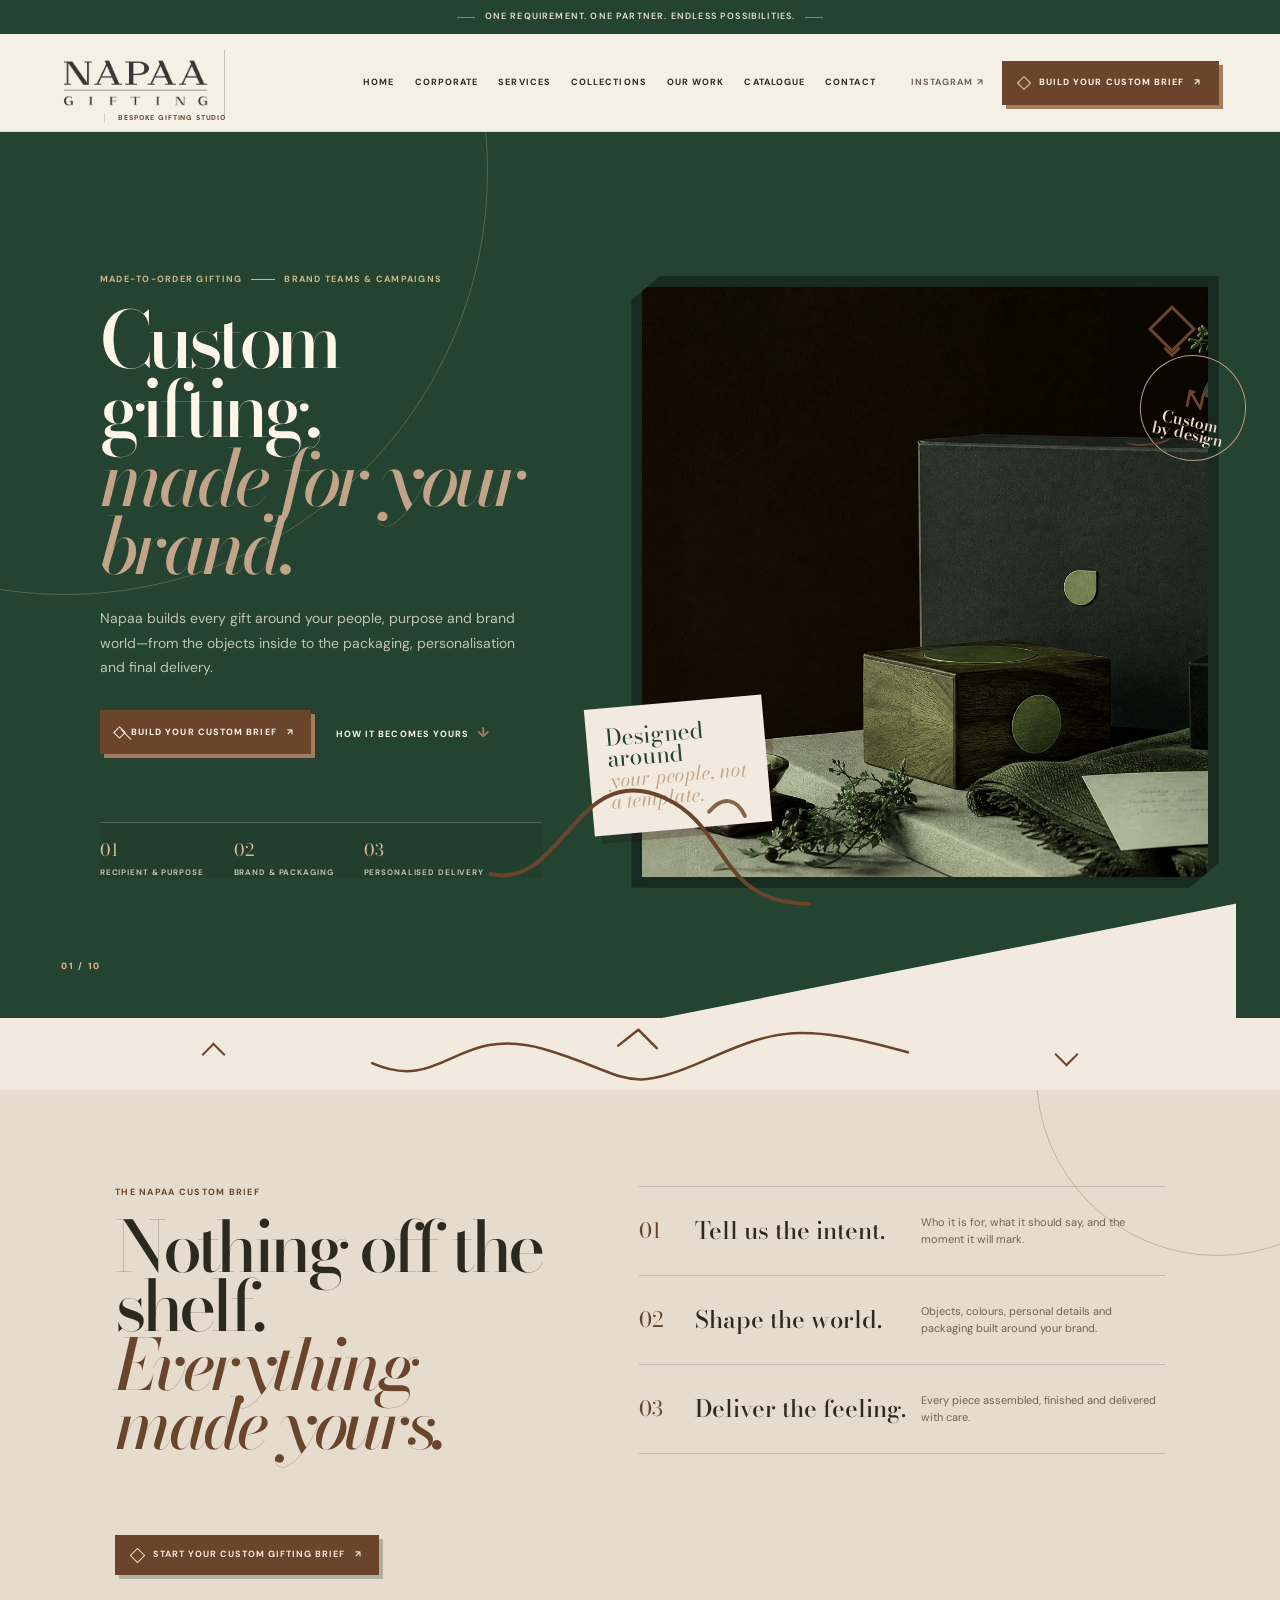
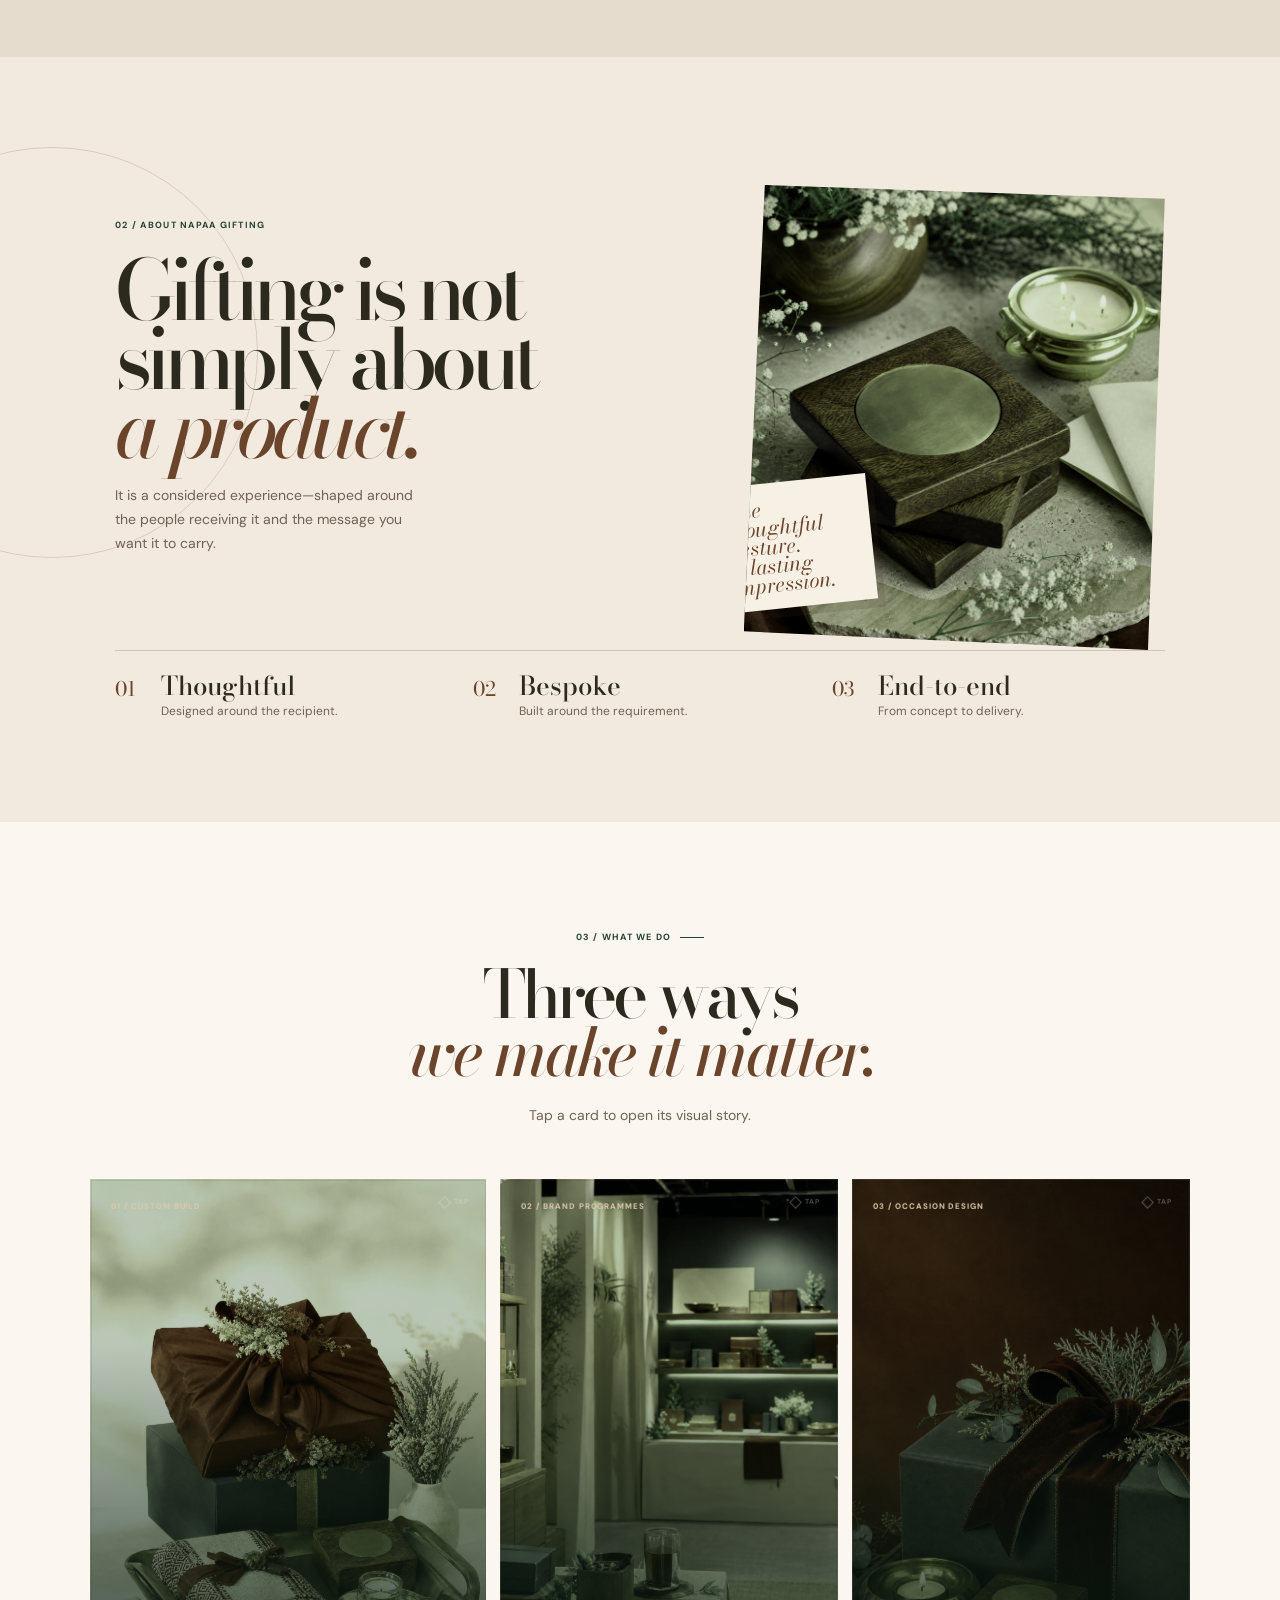
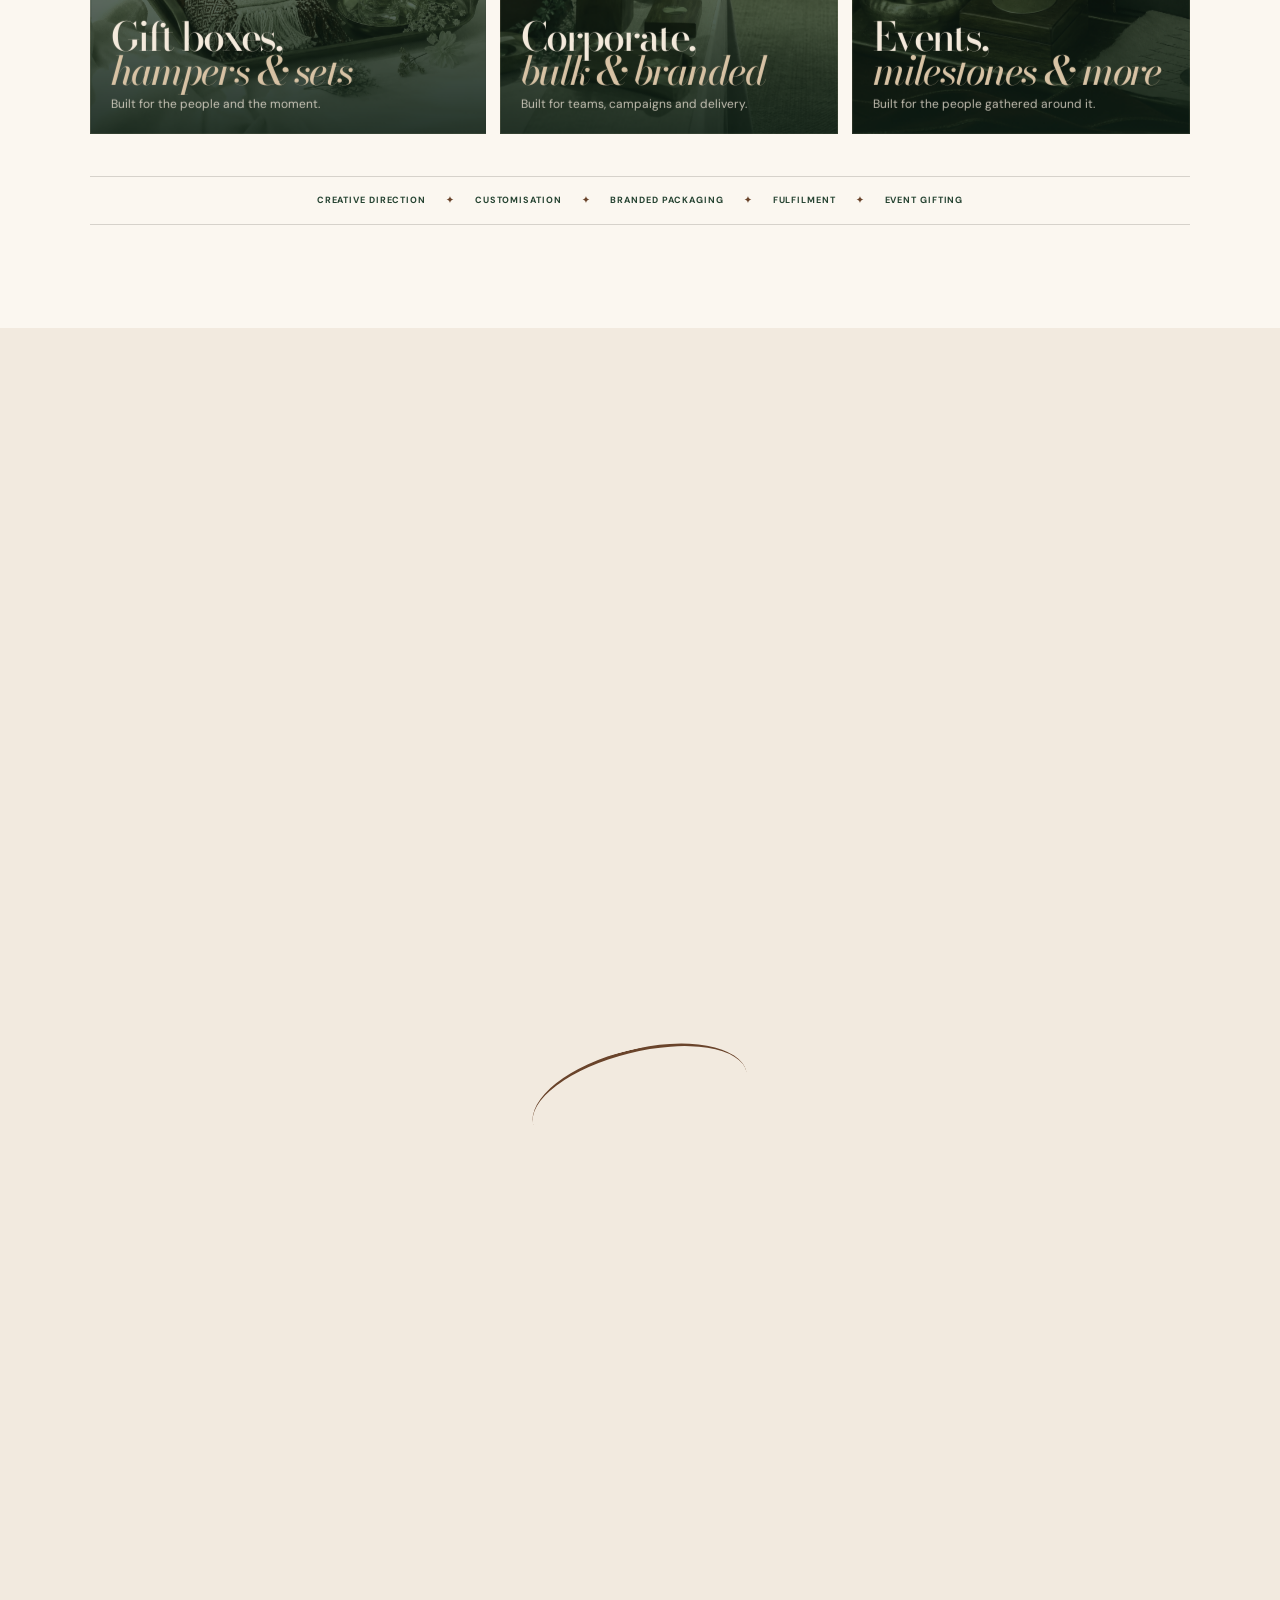
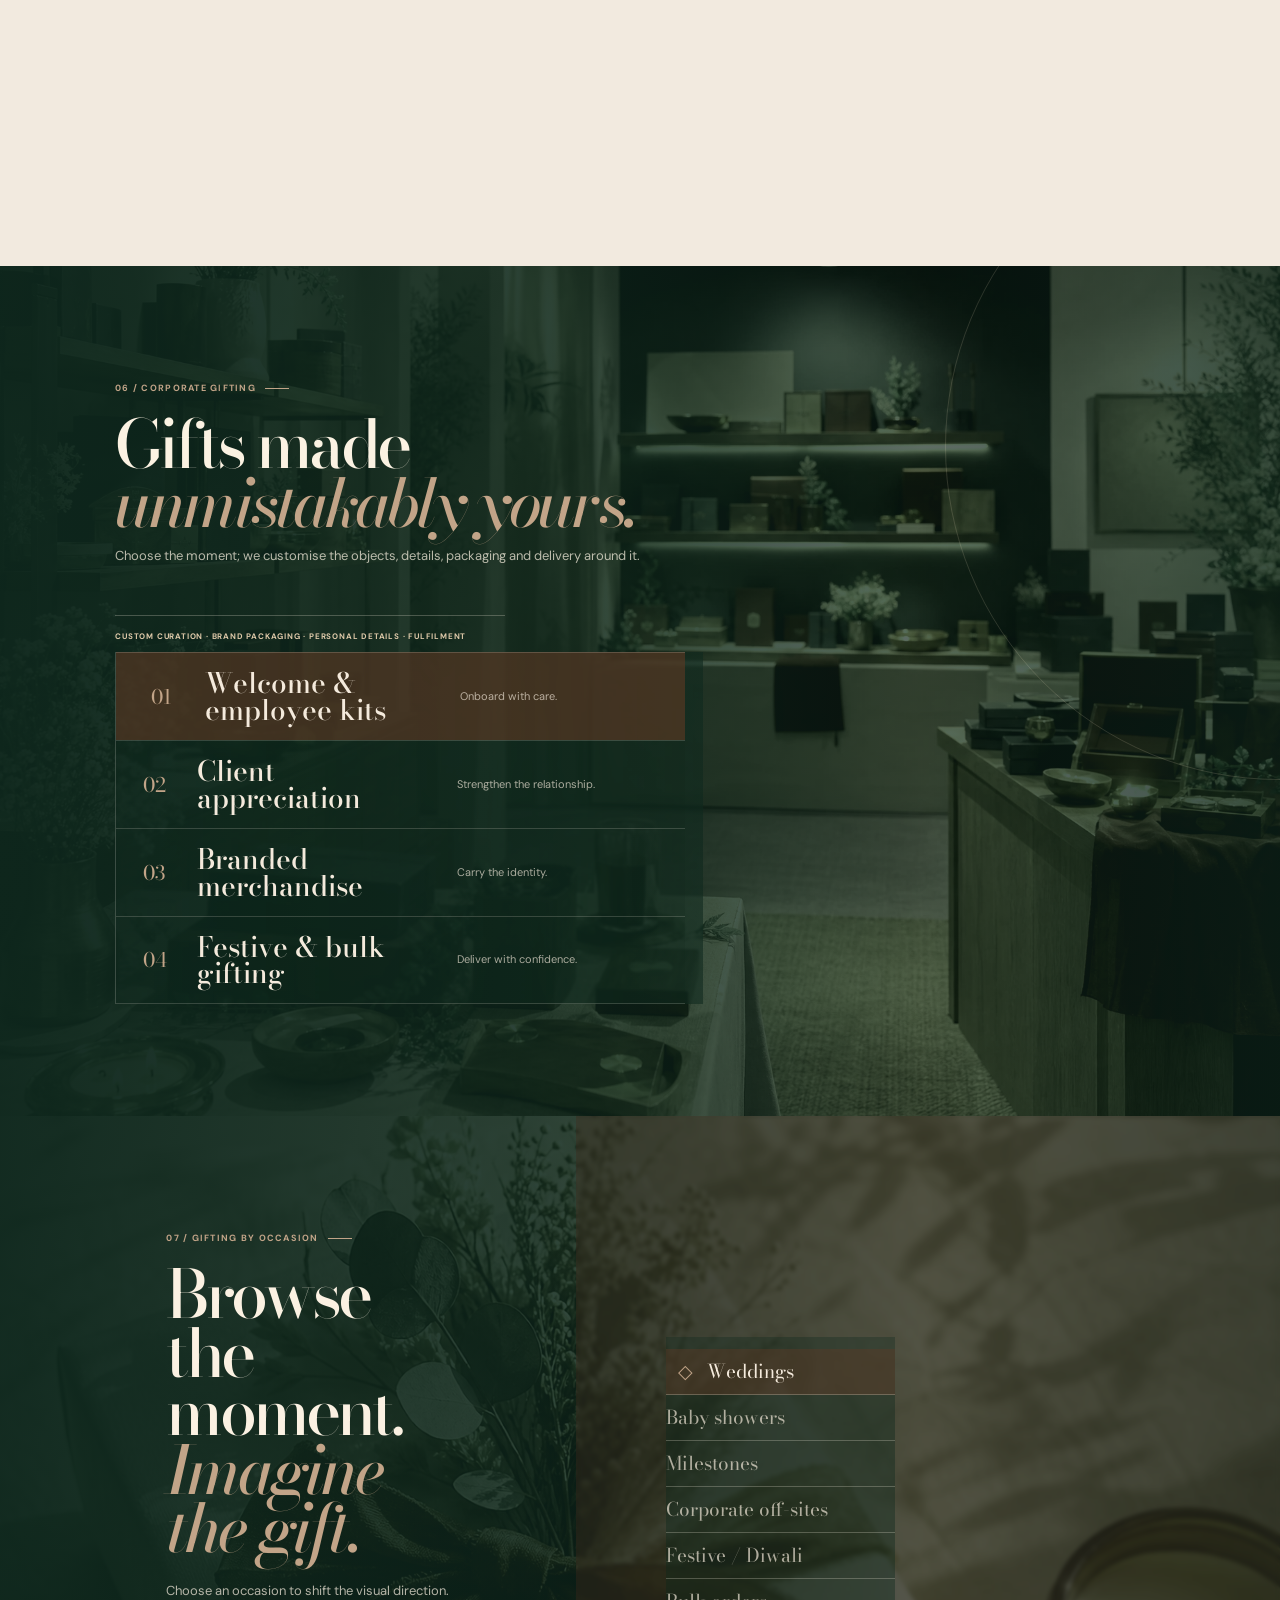
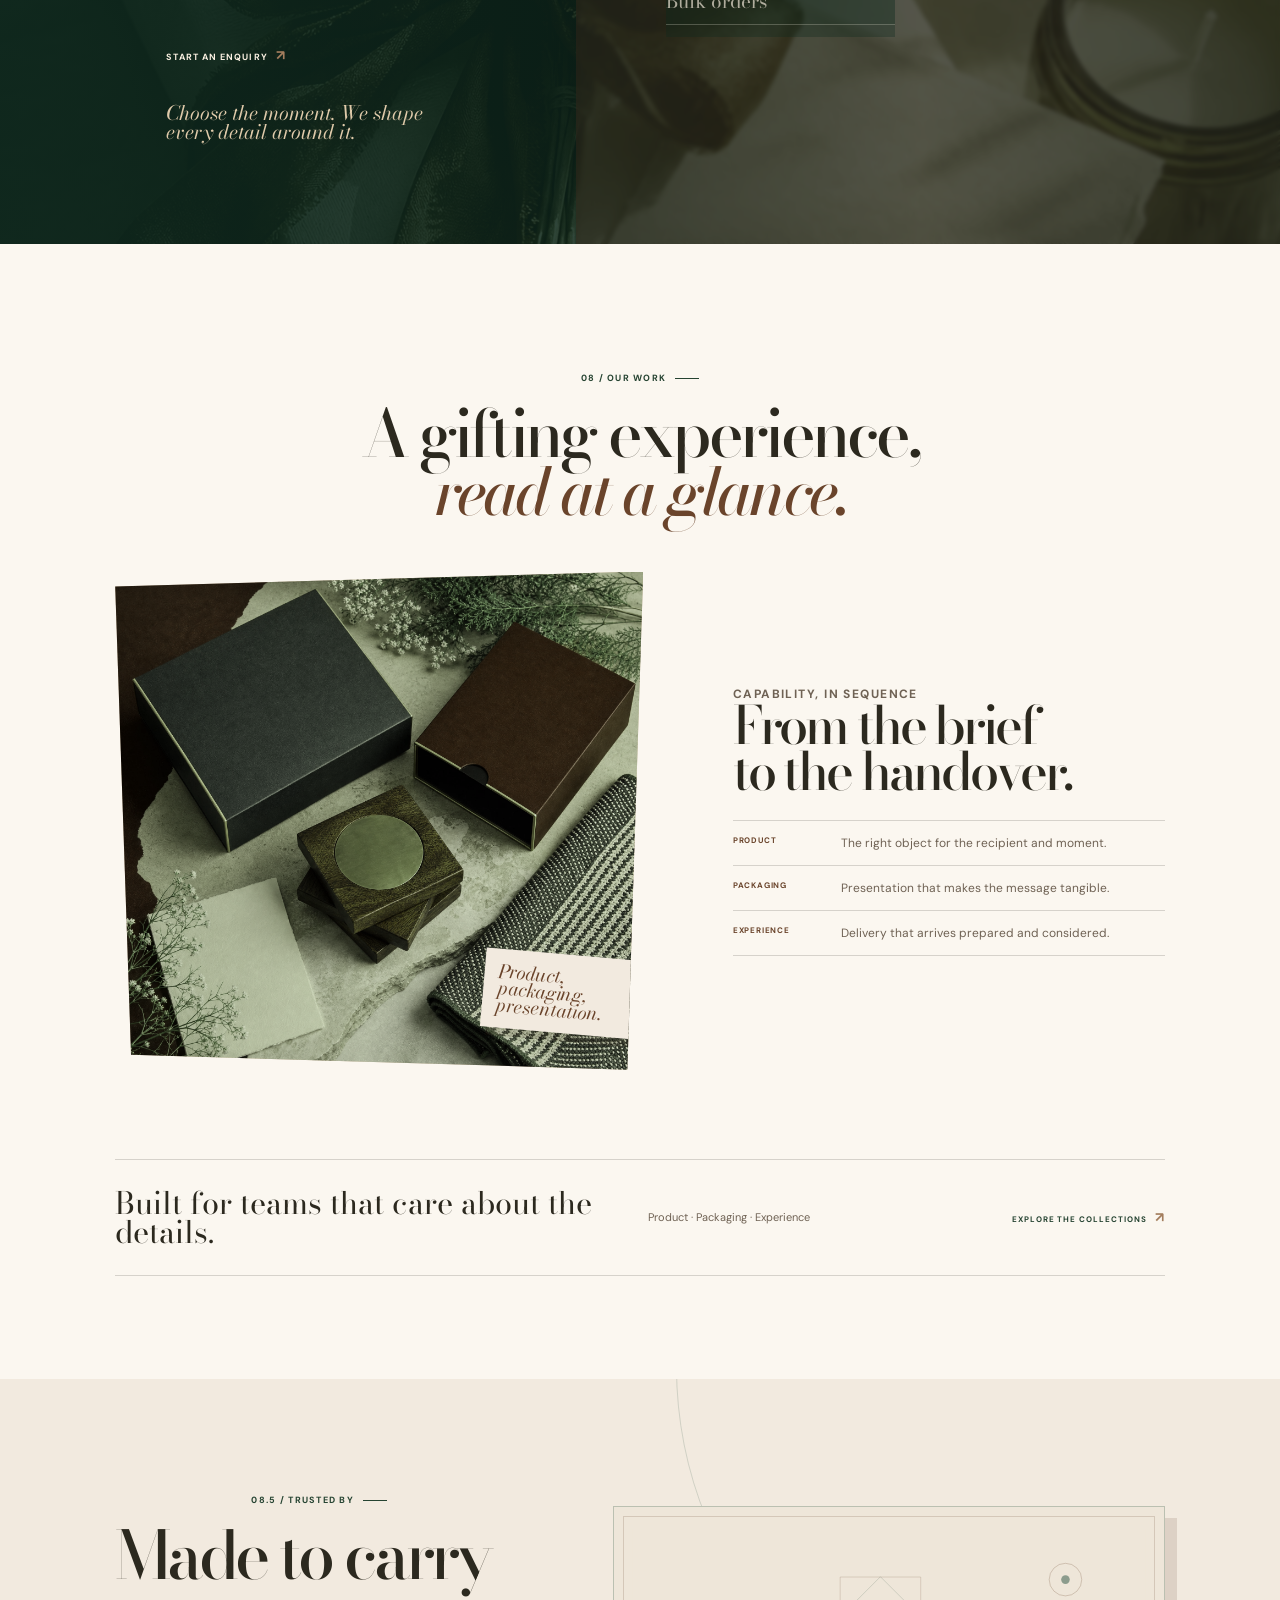
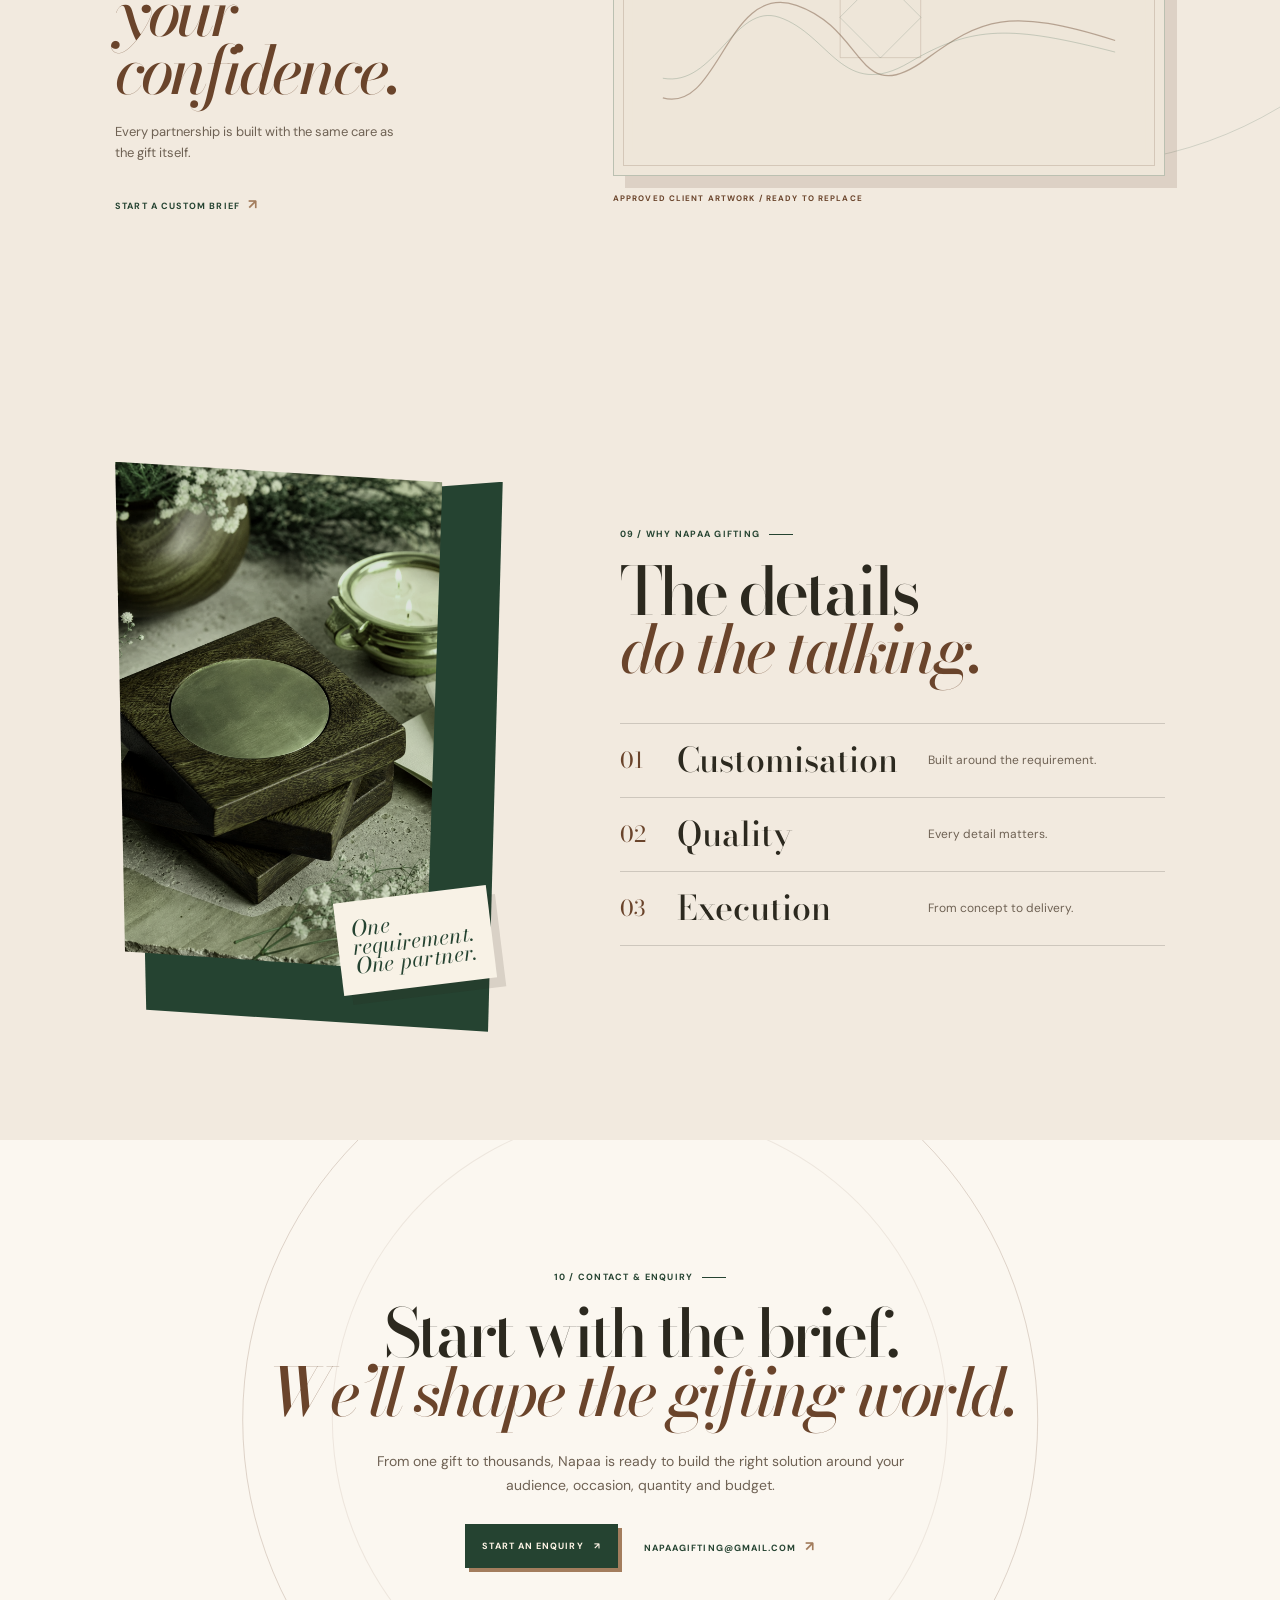
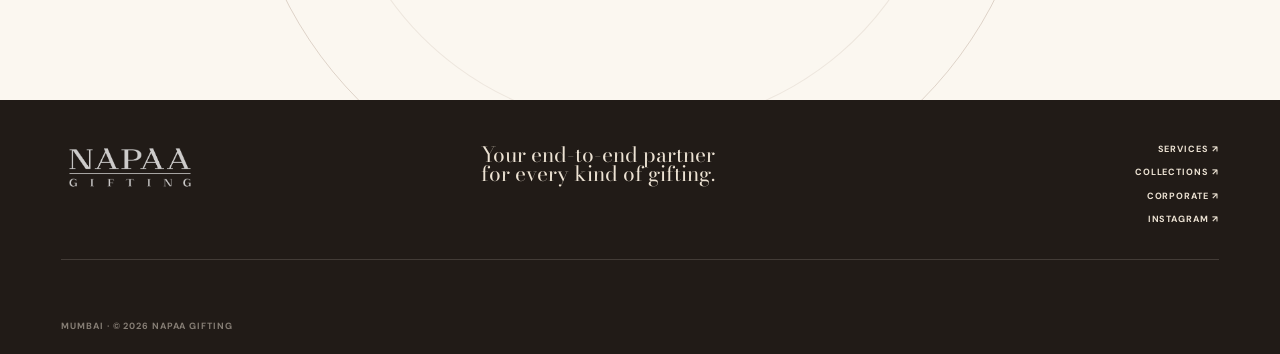
==== commit 9a4f6406: "Refactor code structure for improved readability and maintainability" ====
--- a/index.html
+++ b/index.html
@@ -2,12 +2,23 @@
 <html lang="en">
   <head>
     <meta charset="UTF-8" />
-    <meta name="viewport" content="width=device-width, initial-scale=1.0, maximum-scale=1" />
-    <meta name="description" content="Napaa Gifting is an end-to-end partner for corporate, sustainable, festive, luxury, personal, and large-scale custom gifting." />
-    <title>Napaa Gifting — One Requirement. One Partner. Endless Possibilities.</title>
+    <meta
+      name="viewport"
+      content="width=device-width, initial-scale=1.0, maximum-scale=1"
+    />
+    <meta
+      name="description"
+      content="Napaa Gifting is an end-to-end partner for corporate, sustainable, festive, luxury, personal, and large-scale custom gifting."
+    />
+    <title>
+      Napaa Gifting — One Requirement. One Partner. Endless Possibilities.
+    </title>
     <link rel="preconnect" href="https://fonts.googleapis.com" />
     <link rel="preconnect" href="https://fonts.gstatic.com" crossorigin />
-    <link href="https://fonts.googleapis.com/css2?family=Bodoni+Moda:opsz,ital@6..96,400;6..96,500;6..96,600;6..96,700;6..96,400;6..96,500;6..96,600&family=DM+Sans:opsz,wght@9..40,400;9..40,500;9..40,600;9..40,700&display=swap" rel="stylesheet" />
+    <link
+      href="https://fonts.googleapis.com/css2?family=Bodoni+Moda:opsz,ital@6..96,400;6..96,500;6..96,600;6..96,700;6..96,400;6..96,500;6..96,600&family=DM+Sans:opsz,wght@9..40,400;9..40,500;9..40,600;9..40,700&display=swap"
+      rel="stylesheet"
+    />
     <link rel="icon" type="image/png" href="assets/napaa-official-logo.png" />
     <link rel="stylesheet" href="css/style.css" />
     <link rel="stylesheet" href="css/logo.css" />
@@ -30,41 +41,760 @@
   <body>
     <!-- Napaa Corporate Atelier: editorial premium gifting, now organised as a complete ten-section capability story. -->
     <a class="skip-link" href="#main">Skip to content</a>
-    <div class="topline"><span></span>One requirement. One partner. Endless possibilities.<span></span></div>
+    <div class="topline">
+      <span></span>One requirement. One partner. Endless possibilities.<span
+      ></span>
+    </div>
     <header class="site-header" id="site-header">
-      <a class="brand" href="#home" aria-label="Napaa Gifting home"><span class="brand__ribbon" aria-hidden="true"><svg viewBox="0 0 32 34" fill="none" xmlns="http://www.w3.org/2000/svg"><path d="M6 28V6L26 28V6" stroke="currentColor" stroke-width="4" stroke-linecap="round" stroke-linejoin="round"/><path d="M6 6H12" stroke="currentColor" stroke-width="4" stroke-linecap="round"/></svg></span><img src="assets/napaa-official-logo.png" alt="Napaa Gifting" /></a>
-      <nav class="desktop-nav" aria-label="Primary navigation"><a href="#home">Home</a><a href="#corporate">Corporate</a><a href="#services">Services</a><a href="collections.html">Collections</a><a href="#portfolio">Our work</a><a href="collections.html#catalogue">Catalogue</a><a href="#contact">Contact</a></nav>
-      <div class="header-actions"><a class="header-insta" href="https://www.instagram.com/napaa_gifting/" target="_blank" rel="noreferrer">Instagram ↗</a><button class="button button--bordeaux" type="button" data-open-brief>Build your custom brief <span>↗</span></button><button class="menu-toggle" type="button" aria-expanded="false" aria-controls="mobile-menu"><span class="sr-only">Open navigation</span><i></i><i></i></button></div>
+      <a class="brand" href="#home" aria-label="Napaa Gifting home">
+        <img src="assets/logo.png" alt="Napaa Gifting" />
+      </a>
+      <nav class="desktop-nav" aria-label="Primary navigation">
+        <a href="#home">Home</a><a href="#corporate">Corporate</a
+        ><a href="#services">Services</a
+        ><a href="collections.html">Collections</a
+        ><a href="#portfolio">Our work</a
+        ><a href="collections.html#catalogue">Catalogue</a
+        ><a href="#contact">Contact</a>
+      </nav>
+      <div class="header-actions">
+        <a
+          class="header-insta"
+          href="https://www.instagram.com/napaa_gifting/"
+          target="_blank"
+          rel="noreferrer"
+          >Instagram ↗</a
+        ><button class="button button--bordeaux" type="button" data-open-brief>
+          Build your custom brief <span>↗</span></button
+        ><button
+          class="menu-toggle"
+          type="button"
+          aria-expanded="false"
+          aria-controls="mobile-menu"
+        >
+          <span class="sr-only">Open navigation</span><i></i><i></i>
+        </button>
+      </div>
     </header>
-    <div class="mobile-menu" id="mobile-menu" aria-hidden="true"><nav aria-label="Mobile navigation"><a href="#home">Home</a><a href="#corporate">Corporate gifting</a><a href="#about">About Napaa Gifting</a><a href="#services">What we do</a><a href="collections.html">View collections</a><a href="#occasions">Gifting by occasion</a><a href="#portfolio">Our work</a><a href="collections.html#catalogue">Catalogue</a><a href="#why-napaa">Why Napaa</a><a href="#contact">Contact / Enquiry</a></nav><button class="button button--bordeaux" type="button" data-open-brief>Start an enquiry <span>↗</span></button><a href="https://www.instagram.com/napaa_gifting/" target="_blank" rel="noreferrer">Follow @napaa_gifting ↗</a></div>
+    <div class="mobile-menu" id="mobile-menu" aria-hidden="true">
+      <nav aria-label="Mobile navigation">
+        <a href="#home">Home</a><a href="#corporate">Corporate gifting</a
+        ><a href="#about">About Napaa Gifting</a
+        ><a href="#services">What we do</a
+        ><a href="collections.html">View collections</a
+        ><a href="#occasions">Gifting by occasion</a
+        ><a href="#portfolio">Our work</a
+        ><a href="collections.html#catalogue">Catalogue</a
+        ><a href="#why-napaa">Why Napaa</a
+        ><a href="#contact">Contact / Enquiry</a>
+      </nav>
+      <button class="button button--bordeaux" type="button" data-open-brief>
+        Start an enquiry <span>↗</span></button
+      ><a
+        href="https://www.instagram.com/napaa_gifting/"
+        target="_blank"
+        rel="noreferrer"
+        >Follow @napaa_gifting ↗</a
+      >
+    </div>
 
     <main id="main">
-      <section class="hero" id="home" aria-labelledby="hero-title"><div class="hero__copy" data-reveal><p class="eyebrow">Made-to-order gifting <b></b> Brand teams & campaigns</p><h1>Custom gifting,<br /><em>made for your brand.</em></h1><p class="hero__intro">Napaa builds every gift around your people, purpose and brand world—from the objects inside to the packaging, personalisation and final delivery.</p><div class="hero__actions"><button class="button button--ribbon-primary" type="button" data-open-brief>Build your custom brief <span>↗</span></button><a class="quiet-link" href="#custom-brief">How it becomes yours <span>↓</span></a></div><div class="hero__details"><span>01<br /><b>Recipient & purpose</b></span><span>02<br /><b>Brand & packaging</b></span><span>03<br /><b>Personalised delivery</b></span></div></div><div class="hero__visual" data-reveal><div class="hero__frame"><img src="assets/napaa-corporate-hero.jpg" alt="Premium custom gift boxes in bottle-green, wood and brown tones" /></div><div class="hero__card">Designed around<br /><em>your people, not a template.</em></div><span class="hero__seal"><svg viewBox="0 0 32 34" fill="none" xmlns="http://www.w3.org/2000/svg" aria-hidden="true"><path d="M6 28V6L26 28V6" stroke="currentColor" stroke-width="4" stroke-linecap="round" stroke-linejoin="round"/><path d="M6 6H12" stroke="currentColor" stroke-width="4" stroke-linecap="round"/></svg>Custom<br />by design</span><svg class="hero__ribbon" viewBox="0 0 340 166" fill="none" xmlns="http://www.w3.org/2000/svg" aria-hidden="true"><path d="M10 142C84 152 84 20 176 51C244 74 238 152 330 144" stroke="currentColor" stroke-width="4" stroke-linecap="round"/><path d="M222 61C234 44 248 45 258 62" stroke="currentColor" stroke-width="4" stroke-linecap="round"/></svg></div><span class="hero__index">01 / 10</span></section>
-      <div class="ribbon-divider" aria-hidden="true"><svg viewBox="0 0 660 86" fill="none" xmlns="http://www.w3.org/2000/svg"><path d="M10 54C94 91 110 7 215 37C317 67 310 94 407 51C492 13 522 5 650 41" stroke="currentColor" stroke-width="3" stroke-linecap="round"/><path d="M304 33L328 14L350 36" stroke="currentColor" stroke-width="3" stroke-linecap="round" stroke-linejoin="round"/></svg></div>
-      <aside class="custom-brief" id="custom-brief" aria-labelledby="custom-brief-title"><div class="custom-brief__lead" data-reveal><p class="section-kicker">The Napaa custom brief</p><h2 id="custom-brief-title">Nothing off the shelf.<br /><em>Everything made yours.</em></h2></div><div class="custom-brief__steps" data-reveal><article><span>01</span><h3>Tell us the intent.</h3><p>Who it is for, what it should say, and the moment it will mark.</p></article><article><span>02</span><h3>Shape the world.</h3><p>Objects, colours, personal details and packaging built around your brand.</p></article><article><span>03</span><h3>Deliver the feeling.</h3><p>Every piece assembled, finished and delivered with care.</p></article></div><button class="custom-brief__cta" type="button" data-open-brief>Start your custom gifting brief <span>↗</span></button></aside>
-
-      <section class="about about-editorial" id="about" aria-labelledby="about-title"><div class="about-editorial__statement" data-reveal><p class="section-kicker">02 / About Napaa Gifting</p><h2 id="about-title">Gifting is not<br />simply about<br /><em>a product.</em></h2><p>It is a considered experience—shaped around the people receiving it and the message you want it to carry.</p></div><figure class="about-editorial__figure" data-reveal><img src="assets/napaa-product-detail.jpg" alt="A hand-finished gifting object in wood and bottle-green tones" /><figcaption>One thoughtful gesture.<br />A lasting impression.</figcaption></figure><div class="about-editorial__principles" data-reveal><article><span>01</span><h3>Thoughtful</h3><p>Designed around the recipient.</p></article><article><span>02</span><h3>Bespoke</h3><p>Built around the requirement.</p></article><article><span>03</span><h3>End-to-end</h3><p>From concept to delivery.</p></article></div></section>
-
-      <section class="solutions services-editorial" id="services" aria-labelledby="services-title"><div class="solutions__intro" data-reveal><p class="eyebrow eyebrow--green">03 / What we do <b></b></p><h2 id="services-title">Three ways<br /><em>we make it matter.</em></h2><p>Tap a card to open its visual story.</p></div><div class="service-stories" data-reveal><button class="service-story" type="button" data-service-card aria-pressed="false" aria-label="Reveal image collage for gift boxes, hampers and sets"><span class="flash-card__inner"><span class="flash-card__front"><span class="service-story__meta">01 / Custom build</span><span class="service-story__cover"><img src="assets/napaa-corporate-hamper.jpg" alt="A premium custom gift hamper" /></span><span class="service-story__copy"><h3>Gift boxes,<br /><em>hampers & sets</em></h3><p>Built for the people and the moment.</p></span><span class="flash-card__hint" aria-hidden="true"><i></i><b>tap</b></span></span><span class="flash-card__back" aria-hidden="true"><span class="service-story__collage"><img src="assets/napaa-product-detail.jpg" alt="" /><img src="assets/napaa-portfolio-objects.jpg" alt="" /><img src="assets/napaa-corporate-hero.jpg" alt="" /></span></span></span></button><button class="service-story" type="button" data-service-card aria-pressed="false" aria-label="Reveal image collage for corporate, bulk and branded gifting"><span class="flash-card__inner"><span class="flash-card__front"><span class="service-story__meta">02 / Brand programmes</span><span class="service-story__cover"><img src="assets/napaa-corporate-display.jpg" alt="A corporate gifting presentation space" /></span><span class="service-story__copy"><h3>Corporate,<br /><em>bulk & branded</em></h3><p>Built for teams, campaigns and delivery.</p></span><span class="flash-card__hint" aria-hidden="true"><i></i><b>tap</b></span></span><span class="flash-card__back" aria-hidden="true"><span class="service-story__collage"><img src="assets/napaa-corporate-hero.jpg" alt="" /><img src="assets/napaa-product-detail.jpg" alt="" /><img src="assets/napaa-corporate-hamper.jpg" alt="" /></span></span></span></button><button class="service-story" type="button" data-service-card aria-pressed="false" aria-label="Reveal image collage for events, milestones and celebrations"><span class="flash-card__inner"><span class="flash-card__front"><span class="service-story__meta">03 / Occasion design</span><span class="service-story__cover"><img src="assets/napaa-festive-luxury.jpg" alt="A premium festive gifting scene" /></span><span class="service-story__copy"><h3>Events,<br /><em>milestones & more</em></h3><p>Built for the people gathered around it.</p></span><span class="flash-card__hint" aria-hidden="true"><i></i><b>tap</b></span></span><span class="flash-card__back" aria-hidden="true"><span class="service-story__collage"><img src="assets/napaa-occasion-birthday.jpg" alt="" /><img src="assets/napaa-occasion-just-because.jpg" alt="" /><img src="assets/napaa-sustainable-collection.jpg" alt="" /></span></span></span></button></div><div class="capability-strip" data-reveal><span>Creative direction</span><span>Customisation</span><span>Branded packaging</span><span>Fulfilment</span><span>Event gifting</span></div></section>
-
-      <section class="collections" id="collections" aria-label="Napaa collections"><article class="collection-panel collection-panel--sustainable" id="sustainable" data-reveal><div class="collection-panel__image"><img src="assets/napaa-sustainable-collection.jpg" alt="A sustainable custom gifting set with textiles, a wood keepsake box and botanicals" /></div><div class="collection-panel__copy"><p class="eyebrow eyebrow--green">04 / Sustainable Collection <b></b></p><h2>Useful materials.<br /><em>New possibilities.</em></h2><p>Functional gifting, rethought.</p><p class="small-copy">Laptop bags · Backpacks · Stationery · Diaries · Passport holders</p><a class="quiet-link" href="collections.html#sustainable">View the collection <span>↗</span></a></div></article><article class="collection-panel collection-panel--festive" id="festive" data-reveal><div class="collection-panel__copy"><p class="eyebrow eyebrow--light">05 / Festive & Luxury Collection <b></b></p><h2>Festive gifting,<br /><em>with presence.</em></h2><p>Tabletop pieces, premium sets and generous gestures.</p><p class="small-copy">Coasters · Trays · Trivets · Table runners · Candle stands · Luxury sets</p><a class="quiet-link quiet-link--light" href="collections.html#festive">View the collection <span>↗</span></a></div><div class="collection-panel__image"><img src="assets/napaa-festive-luxury.jpg" alt="A festive luxury gift hamper in bottle-green and brown tones" /></div></article></section>
-
-      <section class="campaigns corporate-browser" id="corporate" aria-labelledby="corporate-title"><div class="selector-background" aria-hidden="true"><span class="selector-background__image is-visible" style="background-image:url('assets/napaa-corporate-display.jpg')"></span><span class="selector-background__image"></span></div><div class="campaigns__header" data-reveal><p class="eyebrow eyebrow--light">06 / Corporate Gifting <b></b></p><h2 id="corporate-title">Gifts made<br /><em>unmistakably yours.</em></h2><p>Choose the moment; we customise the objects, details, packaging and delivery around it.</p></div><div class="campaigns__list corporate-browser__list"><button class="corporate-option is-active" type="button" data-corporate-option data-image="assets/napaa-corporate-display.jpg"><span>01</span><h3>Welcome & employee kits</h3><p>Onboard with care.</p></button><button class="corporate-option" type="button" data-corporate-option data-image="assets/napaa-corporate-hamper.jpg"><span>02</span><h3>Client appreciation</h3><p>Strengthen the relationship.</p></button><button class="corporate-option" type="button" data-corporate-option data-image="assets/napaa-product-detail.jpg"><span>03</span><h3>Branded merchandise</h3><p>Carry the identity.</p></button><button class="corporate-option" type="button" data-corporate-option data-image="assets/napaa-corporate-hero.jpg"><span>04</span><h3>Festive & bulk gifting</h3><p>Deliver with confidence.</p></button></div></section>
-
-      <section class="occasion occasion-browser" id="occasions" aria-labelledby="occasion-title"><div class="selector-background" aria-hidden="true"><span class="selector-background__image is-visible" style="background-image:url('assets/napaa-occasion-just-because.jpg')"></span><span class="selector-background__image"></span></div><div class="occasion__content" data-reveal><p class="eyebrow eyebrow--light">07 / Gifting by Occasion <b></b></p><h2 id="occasion-title">Browse the moment.<br /><em>Imagine the gift.</em></h2><p>Choose an occasion to shift the visual direction.</p><button class="quiet-link quiet-link--light" type="button" data-open-brief>Start an enquiry <span>↗</span></button></div><div class="occasion-browser__right" data-reveal><div class="occasion-browser__options"><button class="is-active" type="button" data-occasion-option data-image="assets/napaa-occasion-just-because.jpg">Weddings</button><button type="button" data-occasion-option data-image="assets/napaa-sustainable-collection.jpg">Baby showers</button><button type="button" data-occasion-option data-image="assets/napaa-occasion-birthday.jpg">Milestones</button><button type="button" data-occasion-option data-image="assets/napaa-corporate-display.jpg">Corporate off-sites</button><button type="button" data-occasion-option data-image="assets/napaa-festive-luxury.jpg">Festive / Diwali</button><button type="button" data-occasion-option data-image="assets/napaa-corporate-hero.jpg">Bulk orders</button></div></div></section>
-
-      <section class="portfolio portfolio-refined" id="portfolio" aria-labelledby="portfolio-title"><div class="portfolio__intro" data-reveal><p class="eyebrow eyebrow--green">08 / Our Work <b></b></p><h2 id="portfolio-title">A gifting experience,<br /><em>read at a glance.</em></h2></div><div class="portfolio-case" data-reveal><figure><img src="assets/napaa-portfolio-objects.jpg" alt="A portfolio arrangement of premium gifting objects" /><figcaption>Product, packaging, presentation.</figcaption></figure><div class="portfolio-case__story"><p>Capability, in sequence</p><h3>From the brief<br />to the handover.</h3><div><span>Product</span><p>The right object for the recipient and moment.</p></div><div><span>Packaging</span><p>Presentation that makes the message tangible.</p></div><div><span>Experience</span><p>Delivery that arrives prepared and considered.</p></div></div></div><div class="portfolio-trust" data-reveal><p>Built for teams that care about the details.</p><span>Product · Packaging · Experience</span><a class="quiet-link" href="collections.html">Explore the collections <span>↗</span></a></div></section>
-
-      <section class="trusted-by" id="trusted-by" aria-labelledby="trusted-by-title"><div class="trusted-by__copy" data-reveal><p class="eyebrow eyebrow--green">08.5 / Trusted By <b></b></p><h2 id="trusted-by-title">Made to carry<br /><em>your confidence.</em></h2><p>Every partnership is built with the same care as the gift itself.</p><a class="quiet-link" href="#contact">Start a custom brief <span>↗</span></a></div><div class="trusted-by__art" data-reveal><div class="trusted-by__frame"><img src="assets/napaa-approved-artwork-slot.svg" alt="Reserved space for approved client artwork" data-client-artwork-slot="replace-this-image-src" /></div><span class="trusted-by__label">Approved client artwork / ready to replace</span></div></section>
-
-      <section class="process why-napaa why-statements" id="why-napaa" aria-labelledby="why-title"><div class="process__visual" data-reveal><img src="assets/napaa-product-detail.jpg" alt="A close-up of a hand-finished wood keepsake object" /><span class="process__note">One requirement.<br />One partner.</span></div><div class="process__content" data-reveal><p class="eyebrow eyebrow--green">09 / Why Napaa Gifting <b></b></p><h2 id="why-title">The details<br /><em>do the talking.</em></h2><div class="why-statements__list"><article><span>01</span><h3>Customisation</h3><p>Built around the requirement.</p></article><article><span>02</span><h3>Quality</h3><p>Every detail matters.</p></article><article><span>03</span><h3>Execution</h3><p>From concept to delivery.</p></article></div></div></section>
-
-      <section class="closing contact" id="contact" aria-labelledby="contact-title"><p class="eyebrow eyebrow--center">10 / Contact & Enquiry <b></b></p><h2 id="contact-title">Start with the brief.<br /><em>We’ll shape the gifting world.</em></h2><p>From one gift to thousands, Napaa is ready to build the right solution around your audience, occasion, quantity and budget.</p><div class="closing__actions"><button class="button button--bordeaux" type="button" data-open-brief>Start an enquiry <span>↗</span></button><a class="quiet-link" href="mailto:napaagifting@gmail.com">napaagifting@gmail.com <span>↗</span></a></div></section>
+      <section class="hero" id="home" aria-labelledby="hero-title">
+        <div class="hero__copy" data-reveal>
+          <p class="eyebrow">
+            Made-to-order gifting <b></b> Brand teams & campaigns
+          </p>
+          <h1>Custom gifting,<br /><em>made for your brand.</em></h1>
+          <p class="hero__intro">
+            Napaa builds every gift around your people, purpose and brand
+            world—from the objects inside to the packaging, personalisation and
+            final delivery.
+          </p>
+          <div class="hero__actions">
+            <button
+              class="button button--ribbon-primary"
+              type="button"
+              data-open-brief
+            >
+              Build your custom brief <span>↗</span></button
+            ><a class="quiet-link" href="#custom-brief"
+              >How it becomes yours <span>↓</span></a
+            >
+          </div>
+          <div class="hero__details">
+            <span>01<br /><b>Recipient & purpose</b></span
+            ><span>02<br /><b>Brand & packaging</b></span
+            ><span>03<br /><b>Personalised delivery</b></span>
+          </div>
+        </div>
+        <div class="hero__visual" data-reveal>
+          <div class="hero__frame">
+            <img
+              src="assets/napaa-corporate-hero.jpg"
+              alt="Premium custom gift boxes in bottle-green, wood and brown tones"
+            />
+          </div>
+          <div class="hero__card">
+            Designed around<br /><em>your people, not a template.</em>
+          </div>
+          <span class="hero__seal"
+            ><svg
+              viewBox="0 0 32 34"
+              fill="none"
+              xmlns="http://www.w3.org/2000/svg"
+              aria-hidden="true"
+            >
+              <path
+                d="M6 28V6L26 28V6"
+                stroke="currentColor"
+                stroke-width="4"
+                stroke-linecap="round"
+                stroke-linejoin="round"
+              />
+              <path
+                d="M6 6H12"
+                stroke="currentColor"
+                stroke-width="4"
+                stroke-linecap="round"
+              /></svg
+            >Custom<br />by design</span
+          ><svg
+            class="hero__ribbon"
+            viewBox="0 0 340 166"
+            fill="none"
+            xmlns="http://www.w3.org/2000/svg"
+            aria-hidden="true"
+          >
+            <path
+              d="M10 142C84 152 84 20 176 51C244 74 238 152 330 144"
+              stroke="currentColor"
+              stroke-width="4"
+              stroke-linecap="round"
+            />
+            <path
+              d="M222 61C234 44 248 45 258 62"
+              stroke="currentColor"
+              stroke-width="4"
+              stroke-linecap="round"
+            />
+          </svg>
+        </div>
+        <span class="hero__index">01 / 10</span>
+      </section>
+      <div class="ribbon-divider" aria-hidden="true">
+        <svg
+          viewBox="0 0 660 86"
+          fill="none"
+          xmlns="http://www.w3.org/2000/svg"
+        >
+          <path
+            d="M10 54C94 91 110 7 215 37C317 67 310 94 407 51C492 13 522 5 650 41"
+            stroke="currentColor"
+            stroke-width="3"
+            stroke-linecap="round"
+          />
+          <path
+            d="M304 33L328 14L350 36"
+            stroke="currentColor"
+            stroke-width="3"
+            stroke-linecap="round"
+            stroke-linejoin="round"
+          />
+        </svg>
+      </div>
+      <aside
+        class="custom-brief"
+        id="custom-brief"
+        aria-labelledby="custom-brief-title"
+      >
+        <div class="custom-brief__lead" data-reveal>
+          <p class="section-kicker">The Napaa custom brief</p>
+          <h2 id="custom-brief-title">
+            Nothing off the shelf.<br /><em>Everything made yours.</em>
+          </h2>
+        </div>
+        <div class="custom-brief__steps" data-reveal>
+          <article>
+            <span>01</span>
+            <h3>Tell us the intent.</h3>
+            <p>
+              Who it is for, what it should say, and the moment it will mark.
+            </p>
+          </article>
+          <article>
+            <span>02</span>
+            <h3>Shape the world.</h3>
+            <p>
+              Objects, colours, personal details and packaging built around your
+              brand.
+            </p>
+          </article>
+          <article>
+            <span>03</span>
+            <h3>Deliver the feeling.</h3>
+            <p>Every piece assembled, finished and delivered with care.</p>
+          </article>
+        </div>
+        <button class="custom-brief__cta" type="button" data-open-brief>
+          Start your custom gifting brief <span>↗</span>
+        </button>
+      </aside>
+
+      <section
+        class="about about-editorial"
+        id="about"
+        aria-labelledby="about-title"
+      >
+        <div class="about-editorial__statement" data-reveal>
+          <p class="section-kicker">02 / About Napaa Gifting</p>
+          <h2 id="about-title">
+            Gifting is not<br />simply about<br /><em>a product.</em>
+          </h2>
+          <p>
+            It is a considered experience—shaped around the people receiving it
+            and the message you want it to carry.
+          </p>
+        </div>
+        <figure class="about-editorial__figure" data-reveal>
+          <img
+            src="assets/napaa-product-detail.jpg"
+            alt="A hand-finished gifting object in wood and bottle-green tones"
+          />
+          <figcaption>
+            One thoughtful gesture.<br />A lasting impression.
+          </figcaption>
+        </figure>
+        <div class="about-editorial__principles" data-reveal>
+          <article>
+            <span>01</span>
+            <h3>Thoughtful</h3>
+            <p>Designed around the recipient.</p>
+          </article>
+          <article>
+            <span>02</span>
+            <h3>Bespoke</h3>
+            <p>Built around the requirement.</p>
+          </article>
+          <article>
+            <span>03</span>
+            <h3>End-to-end</h3>
+            <p>From concept to delivery.</p>
+          </article>
+        </div>
+      </section>
+
+      <section
+        class="solutions services-editorial"
+        id="services"
+        aria-labelledby="services-title"
+      >
+        <div class="solutions__intro" data-reveal>
+          <p class="eyebrow eyebrow--green">03 / What we do <b></b></p>
+          <h2 id="services-title">
+            Three ways<br /><em>we make it matter.</em>
+          </h2>
+          <p>Tap a card to open its visual story.</p>
+        </div>
+        <div class="service-stories" data-reveal>
+          <button
+            class="service-story"
+            type="button"
+            data-service-card
+            aria-pressed="false"
+            aria-label="Reveal image collage for gift boxes, hampers and sets"
+          >
+            <span class="flash-card__inner"
+              ><span class="flash-card__front"
+                ><span class="service-story__meta">01 / Custom build</span
+                ><span class="service-story__cover"
+                  ><img
+                    src="assets/napaa-corporate-hamper.jpg"
+                    alt="A premium custom gift hamper" /></span
+                ><span class="service-story__copy"
+                  ><h3>Gift boxes,<br /><em>hampers & sets</em></h3>
+                  <p>Built for the people and the moment.</p></span
+                ><span class="flash-card__hint" aria-hidden="true"
+                  ><i></i><b>tap</b></span
+                ></span
+              ><span class="flash-card__back" aria-hidden="true"
+                ><span class="service-story__collage"
+                  ><img src="assets/napaa-product-detail.jpg" alt="" /><img
+                    src="assets/napaa-portfolio-objects.jpg"
+                    alt="" /><img
+                    src="assets/napaa-corporate-hero.jpg"
+                    alt="" /></span></span
+            ></span></button
+          ><button
+            class="service-story"
+            type="button"
+            data-service-card
+            aria-pressed="false"
+            aria-label="Reveal image collage for corporate, bulk and branded gifting"
+          >
+            <span class="flash-card__inner"
+              ><span class="flash-card__front"
+                ><span class="service-story__meta">02 / Brand programmes</span
+                ><span class="service-story__cover"
+                  ><img
+                    src="assets/napaa-corporate-display.jpg"
+                    alt="A corporate gifting presentation space" /></span
+                ><span class="service-story__copy"
+                  ><h3>Corporate,<br /><em>bulk & branded</em></h3>
+                  <p>Built for teams, campaigns and delivery.</p></span
+                ><span class="flash-card__hint" aria-hidden="true"
+                  ><i></i><b>tap</b></span
+                ></span
+              ><span class="flash-card__back" aria-hidden="true"
+                ><span class="service-story__collage"
+                  ><img src="assets/napaa-corporate-hero.jpg" alt="" /><img
+                    src="assets/napaa-product-detail.jpg"
+                    alt="" /><img
+                    src="assets/napaa-corporate-hamper.jpg"
+                    alt="" /></span></span
+            ></span></button
+          ><button
+            class="service-story"
+            type="button"
+            data-service-card
+            aria-pressed="false"
+            aria-label="Reveal image collage for events, milestones and celebrations"
+          >
+            <span class="flash-card__inner"
+              ><span class="flash-card__front"
+                ><span class="service-story__meta">03 / Occasion design</span
+                ><span class="service-story__cover"
+                  ><img
+                    src="assets/napaa-festive-luxury.jpg"
+                    alt="A premium festive gifting scene" /></span
+                ><span class="service-story__copy"
+                  ><h3>Events,<br /><em>milestones & more</em></h3>
+                  <p>Built for the people gathered around it.</p></span
+                ><span class="flash-card__hint" aria-hidden="true"
+                  ><i></i><b>tap</b></span
+                ></span
+              ><span class="flash-card__back" aria-hidden="true"
+                ><span class="service-story__collage"
+                  ><img src="assets/napaa-occasion-birthday.jpg" alt="" /><img
+                    src="assets/napaa-occasion-just-because.jpg"
+                    alt="" /><img
+                    src="assets/napaa-sustainable-collection.jpg"
+                    alt="" /></span></span
+            ></span>
+          </button>
+        </div>
+        <div class="capability-strip" data-reveal>
+          <span>Creative direction</span><span>Customisation</span
+          ><span>Branded packaging</span><span>Fulfilment</span
+          ><span>Event gifting</span>
+        </div>
+      </section>
+
+      <section
+        class="collections"
+        id="collections"
+        aria-label="Napaa collections"
+      >
+        <article
+          class="collection-panel collection-panel--sustainable"
+          id="sustainable"
+          data-reveal
+        >
+          <div class="collection-panel__image">
+            <img
+              src="assets/napaa-sustainable-collection.jpg"
+              alt="A sustainable custom gifting set with textiles, a wood keepsake box and botanicals"
+            />
+          </div>
+          <div class="collection-panel__copy">
+            <p class="eyebrow eyebrow--green">
+              04 / Sustainable Collection <b></b>
+            </p>
+            <h2>Useful materials.<br /><em>New possibilities.</em></h2>
+            <p>Functional gifting, rethought.</p>
+            <p class="small-copy">
+              Laptop bags · Backpacks · Stationery · Diaries · Passport holders
+            </p>
+            <a class="quiet-link" href="collections.html#sustainable"
+              >View the collection <span>↗</span></a
+            >
+          </div>
+        </article>
+        <article
+          class="collection-panel collection-panel--festive"
+          id="festive"
+          data-reveal
+        >
+          <div class="collection-panel__copy">
+            <p class="eyebrow eyebrow--light">
+              05 / Festive & Luxury Collection <b></b>
+            </p>
+            <h2>Festive gifting,<br /><em>with presence.</em></h2>
+            <p>Tabletop pieces, premium sets and generous gestures.</p>
+            <p class="small-copy">
+              Coasters · Trays · Trivets · Table runners · Candle stands ·
+              Luxury sets
+            </p>
+            <a
+              class="quiet-link quiet-link--light"
+              href="collections.html#festive"
+              >View the collection <span>↗</span></a
+            >
+          </div>
+          <div class="collection-panel__image">
+            <img
+              src="assets/napaa-festive-luxury.jpg"
+              alt="A festive luxury gift hamper in bottle-green and brown tones"
+            />
+          </div>
+        </article>
+      </section>
+
+      <section
+        class="campaigns corporate-browser"
+        id="corporate"
+        aria-labelledby="corporate-title"
+      >
+        <div class="selector-background" aria-hidden="true">
+          <span
+            class="selector-background__image is-visible"
+            style="
+              background-image: url(&quot;assets/napaa-corporate-display.jpg&quot;);
+            "
+          ></span
+          ><span class="selector-background__image"></span>
+        </div>
+        <div class="campaigns__header" data-reveal>
+          <p class="eyebrow eyebrow--light">06 / Corporate Gifting <b></b></p>
+          <h2 id="corporate-title">
+            Gifts made<br /><em>unmistakably yours.</em>
+          </h2>
+          <p>
+            Choose the moment; we customise the objects, details, packaging and
+            delivery around it.
+          </p>
+        </div>
+        <div class="campaigns__list corporate-browser__list">
+          <button
+            class="corporate-option is-active"
+            type="button"
+            data-corporate-option
+            data-image="assets/napaa-corporate-display.jpg"
+          >
+            <span>01</span>
+            <h3>Welcome & employee kits</h3>
+            <p>Onboard with care.</p></button
+          ><button
+            class="corporate-option"
+            type="button"
+            data-corporate-option
+            data-image="assets/napaa-corporate-hamper.jpg"
+          >
+            <span>02</span>
+            <h3>Client appreciation</h3>
+            <p>Strengthen the relationship.</p></button
+          ><button
+            class="corporate-option"
+            type="button"
+            data-corporate-option
+            data-image="assets/napaa-product-detail.jpg"
+          >
+            <span>03</span>
+            <h3>Branded merchandise</h3>
+            <p>Carry the identity.</p></button
+          ><button
+            class="corporate-option"
+            type="button"
+            data-corporate-option
+            data-image="assets/napaa-corporate-hero.jpg"
+          >
+            <span>04</span>
+            <h3>Festive & bulk gifting</h3>
+            <p>Deliver with confidence.</p>
+          </button>
+        </div>
+      </section>
+
+      <section
+        class="occasion occasion-browser"
+        id="occasions"
+        aria-labelledby="occasion-title"
+      >
+        <div class="selector-background" aria-hidden="true">
+          <span
+            class="selector-background__image is-visible"
+            style="
+              background-image: url(&quot;assets/napaa-occasion-just-because.jpg&quot;);
+            "
+          ></span
+          ><span class="selector-background__image"></span>
+        </div>
+        <div class="occasion__content" data-reveal>
+          <p class="eyebrow eyebrow--light">07 / Gifting by Occasion <b></b></p>
+          <h2 id="occasion-title">
+            Browse the moment.<br /><em>Imagine the gift.</em>
+          </h2>
+          <p>Choose an occasion to shift the visual direction.</p>
+          <button
+            class="quiet-link quiet-link--light"
+            type="button"
+            data-open-brief
+          >
+            Start an enquiry <span>↗</span>
+          </button>
+        </div>
+        <div class="occasion-browser__right" data-reveal>
+          <div class="occasion-browser__options">
+            <button
+              class="is-active"
+              type="button"
+              data-occasion-option
+              data-image="assets/napaa-occasion-just-because.jpg"
+            >
+              Weddings</button
+            ><button
+              type="button"
+              data-occasion-option
+              data-image="assets/napaa-sustainable-collection.jpg"
+            >
+              Baby showers</button
+            ><button
+              type="button"
+              data-occasion-option
+              data-image="assets/napaa-occasion-birthday.jpg"
+            >
+              Milestones</button
+            ><button
+              type="button"
+              data-occasion-option
+              data-image="assets/napaa-corporate-display.jpg"
+            >
+              Corporate off-sites</button
+            ><button
+              type="button"
+              data-occasion-option
+              data-image="assets/napaa-festive-luxury.jpg"
+            >
+              Festive / Diwali</button
+            ><button
+              type="button"
+              data-occasion-option
+              data-image="assets/napaa-corporate-hero.jpg"
+            >
+              Bulk orders
+            </button>
+          </div>
+        </div>
+      </section>
+
+      <section
+        class="portfolio portfolio-refined"
+        id="portfolio"
+        aria-labelledby="portfolio-title"
+      >
+        <div class="portfolio__intro" data-reveal>
+          <p class="eyebrow eyebrow--green">08 / Our Work <b></b></p>
+          <h2 id="portfolio-title">
+            A gifting experience,<br /><em>read at a glance.</em>
+          </h2>
+        </div>
+        <div class="portfolio-case" data-reveal>
+          <figure>
+            <img
+              src="assets/napaa-portfolio-objects.jpg"
+              alt="A portfolio arrangement of premium gifting objects"
+            />
+            <figcaption>Product, packaging, presentation.</figcaption>
+          </figure>
+          <div class="portfolio-case__story">
+            <p>Capability, in sequence</p>
+            <h3>From the brief<br />to the handover.</h3>
+            <div>
+              <span>Product</span>
+              <p>The right object for the recipient and moment.</p>
+            </div>
+            <div>
+              <span>Packaging</span>
+              <p>Presentation that makes the message tangible.</p>
+            </div>
+            <div>
+              <span>Experience</span>
+              <p>Delivery that arrives prepared and considered.</p>
+            </div>
+          </div>
+        </div>
+        <div class="portfolio-trust" data-reveal>
+          <p>Built for teams that care about the details.</p>
+          <span>Product · Packaging · Experience</span
+          ><a class="quiet-link" href="collections.html"
+            >Explore the collections <span>↗</span></a
+          >
+        </div>
+      </section>
+
+      <section
+        class="trusted-by"
+        id="trusted-by"
+        aria-labelledby="trusted-by-title"
+      >
+        <div class="trusted-by__copy" data-reveal>
+          <p class="eyebrow eyebrow--green">08.5 / Trusted By <b></b></p>
+          <h2 id="trusted-by-title">
+            Made to carry<br /><em>your confidence.</em>
+          </h2>
+          <p>
+            Every partnership is built with the same care as the gift itself.
+          </p>
+          <a class="quiet-link" href="#contact"
+            >Start a custom brief <span>↗</span></a
+          >
+        </div>
+        <div class="trusted-by__art" data-reveal>
+          <div class="trusted-by__frame">
+            <img
+              src="assets/napaa-approved-artwork-slot.svg"
+              alt="Reserved space for approved client artwork"
+              data-client-artwork-slot="replace-this-image-src"
+            />
+          </div>
+          <span class="trusted-by__label"
+            >Approved client artwork / ready to replace</span
+          >
+        </div>
+      </section>
+
+      <section
+        class="process why-napaa why-statements"
+        id="why-napaa"
+        aria-labelledby="why-title"
+      >
+        <div class="process__visual" data-reveal>
+          <img
+            src="assets/napaa-product-detail.jpg"
+            alt="A close-up of a hand-finished wood keepsake object"
+          /><span class="process__note"
+            >One requirement.<br />One partner.</span
+          >
+        </div>
+        <div class="process__content" data-reveal>
+          <p class="eyebrow eyebrow--green">09 / Why Napaa Gifting <b></b></p>
+          <h2 id="why-title">The details<br /><em>do the talking.</em></h2>
+          <div class="why-statements__list">
+            <article>
+              <span>01</span>
+              <h3>Customisation</h3>
+              <p>Built around the requirement.</p>
+            </article>
+            <article>
+              <span>02</span>
+              <h3>Quality</h3>
+              <p>Every detail matters.</p>
+            </article>
+            <article>
+              <span>03</span>
+              <h3>Execution</h3>
+              <p>From concept to delivery.</p>
+            </article>
+          </div>
+        </div>
+      </section>
+
+      <section
+        class="closing contact"
+        id="contact"
+        aria-labelledby="contact-title"
+      >
+        <p class="eyebrow eyebrow--center">10 / Contact & Enquiry <b></b></p>
+        <h2 id="contact-title">
+          Start with the brief.<br /><em>We’ll shape the gifting world.</em>
+        </h2>
+        <p>
+          From one gift to thousands, Napaa is ready to build the right solution
+          around your audience, occasion, quantity and budget.
+        </p>
+        <div class="closing__actions">
+          <button class="button button--bordeaux" type="button" data-open-brief>
+            Start an enquiry <span>↗</span></button
+          ><a class="quiet-link" href="mailto:napaagifting@gmail.com"
+            >napaagifting@gmail.com <span>↗</span></a
+          >
+        </div>
+      </section>
     </main>
 
-    <footer class="site-footer"><div class="footer__brand"><img src="assets/napaa-official-logo.png" alt="Napaa Gifting" /></div><p>Your end-to-end partner<br />for every kind of gifting.</p><div class="footer__links"><a href="#services">Services ↗</a><a href="collections.html">Collections ↗</a><a href="#corporate">Corporate ↗</a><a href="https://www.instagram.com/napaa_gifting/" target="_blank" rel="noreferrer">Instagram ↗</a></div><p class="footer__legal">Mumbai · © <span id="year"></span> Napaa Gifting</p></footer>
-
-    <dialog class="brief-dialog" id="brief-dialog" aria-labelledby="brief-title"><div class="brief-dialog__inner"><button class="dialog-close" type="button" data-close-brief aria-label="Close enquiry form">×</button><div class="brief-dialog__copy"><p class="eyebrow eyebrow--green">Start a conversation <b></b></p><h2 id="brief-title">A gift that<br /><em>fits the moment.</em></h2><p>Share your occasion, audience and budget. We’ll turn the detail into a focused starting point for your enquiry.</p></div><form id="brief-form"><label for="company">Company or name</label><input id="company" name="company" type="text" placeholder="Your organisation or name" required /><label for="need">What do you need?</label><select id="need" name="need" required><option value="" disabled selected>Select a gifting direction</option><option>Corporate gifting</option><option>Sustainable gifting</option><option>Festive or luxury collection</option><option>Wedding or personal occasion</option><option>Bulk or event gifting</option></select><label for="details">A few useful details</label><textarea id="details" name="details" rows="3" placeholder="Occasion, timing, quantity, budget or any wish-list details"></textarea><button class="button button--bordeaux button--full" type="submit">Email this enquiry to Napaa <span>↗</span></button><p class="form-feedback" id="form-feedback" aria-live="polite"></p></form></div></dialog>
+    <footer class="site-footer">
+      <div class="footer__brand">
+        <img src="assets/logo.png" alt="Napaa Gifting" />
+      </div>
+      <p>Your end-to-end partner<br />for every kind of gifting.</p>
+      <div class="footer__links">
+        <a href="#services">Services ↗</a
+        ><a href="collections.html">Collections ↗</a
+        ><a href="#corporate">Corporate ↗</a
+        ><a
+          href="https://www.instagram.com/napaa_gifting/"
+          target="_blank"
+          rel="noreferrer"
+          >Instagram ↗</a
+        >
+      </div>
+      <p class="footer__legal">
+        Mumbai · © <span id="year"></span> Napaa Gifting
+      </p>
+    </footer>
+
+    <dialog
+      class="brief-dialog"
+      id="brief-dialog"
+      aria-labelledby="brief-title"
+    >
+      <div class="brief-dialog__inner">
+        <button
+          class="dialog-close"
+          type="button"
+          data-close-brief
+          aria-label="Close enquiry form"
+        >
+        </button>
+        <div class="brief-dialog__copy">
+          <p class="eyebrow eyebrow--green">Start a conversation <b></b></p>
+          <h2 id="brief-title">A gift that<br /><em>fits the moment.</em></h2>
+          <p>
+            Share your occasion, audience and budget. We’ll turn the detail into
+            a focused starting point for your enquiry.
+          </p>
+        </div>
+        <form id="brief-form">
+          <label for="company">Company or name</label
+          ><input
+            id="company"
+            name="company"
+            type="text"
+            placeholder="Your organisation or name"
+            required
+          /><label for="need">What do you need?</label
+          ><select id="need" name="need" required>
+            <option value="" disabled selected>
+              Select a gifting direction
+            </option>
+            <option>Corporate gifting</option>
+            <option>Sustainable gifting</option>
+            <option>Festive or luxury collection</option>
+            <option>Wedding or personal occasion</option>
+            <option>Bulk or event gifting</option></select
+          ><label for="details">A few useful details</label
+          ><textarea
+            id="details"
+            name="details"
+            rows="3"
+            placeholder="Occasion, timing, quantity, budget or any wish-list details"
+          ></textarea
+          ><button class="button button--bordeaux button--full" type="submit">
+            Email this enquiry to Napaa <span>↗</span>
+          </button>
+          <p class="form-feedback" id="form-feedback" aria-live="polite"></p>
+        </form>
+      </div>
+    </dialog>
     <script src="js/main.js"></script>
   </body>
 </html>
--- a/css/style.css
+++ b/css/style.css
@@ -1,10 +1,1423 @@
 /* Napaa Corporate Atelier: premium bordeaux, pavilion green, brass and tactile wood. */
-:root { --parchment:#f5f0e7; --paper:#fbf8f0; --bordeaux:#71091d; --bordeaux-deep:#510615; --green:#37442b; --green-dark:#28321f; --ink:#211b17; --tobacco:#614530; --brass:#c99a59; --cream:#f8f1e5; --muted:#71675d; --line:rgba(33,27,23,.17); --ease-out:cubic-bezier(.23,1,.32,1); }
-*{box-sizing:border-box} html{scroll-behavior:smooth} body{margin:0;background:var(--parchment);color:var(--ink);font-family:"DM Sans",sans-serif;font-size:16px;line-height:1.5;overflow-x:hidden} button,input,select,textarea{font:inherit} button{border:0;cursor:pointer} a{color:inherit;text-decoration:none} img{display:block;max-width:100%} .sr-only{position:absolute;width:1px;height:1px;padding:0;margin:-1px;overflow:hidden;clip:rect(0,0,0,0);white-space:nowrap;border:0}.skip-link{position:fixed;z-index:100;top:10px;left:10px;padding:10px 12px;color:#fff;background:var(--bordeaux);transform:translateY(-150%);transition:transform 160ms var(--ease-out)}.skip-link:focus{transform:translateY(0)}
-.topline{height:34px;display:flex;align-items:center;justify-content:center;gap:10px;background:var(--green);color:#e9dfca;font-size:9px;font-weight:600;letter-spacing:.13em;text-align:center;text-transform:uppercase}.topline span{width:18px;height:1px;background:var(--brass)}.site-header{height:84px;padding:0 4.8vw;display:flex;align-items:center;gap:35px;position:sticky;z-index:50;top:0;background:rgba(245,240,231,.93);border-bottom:1px solid transparent;backdrop-filter:blur(14px);transition:border-color 180ms var(--ease-out),box-shadow 180ms var(--ease-out)}.site-header.is-scrolled{border-color:var(--line);box-shadow:0 8px 23px rgba(31,23,12,.06)}.brand{display:flex;gap:9px;align-items:center;flex-shrink:0}.brand img{width:28px;height:28px;filter:hue-rotate(330deg) saturate(1.8) brightness(.7)}.brand>span,.footer__brand>span{display:grid;font-family:"Bodoni Moda",serif;font-size:26px;font-weight:700;letter-spacing:.08em;line-height:.64}.brand small,.footer__brand small{margin-left:2px;font-family:"DM Sans",sans-serif;font-size:8px;font-weight:700;letter-spacing:.5em;line-height:1.5}.desktop-nav{display:flex;gap:27px;margin-left:auto}.desktop-nav a,.header-insta,.quiet-link{font-size:9px;font-weight:700;letter-spacing:.12em;text-transform:uppercase}.desktop-nav a{position:relative}.desktop-nav a:after{content:"";position:absolute;right:0;bottom:-6px;left:0;height:1px;background:var(--bordeaux);transform:scaleX(0);transform-origin:right;transition:transform 200ms var(--ease-out)}.desktop-nav a:hover:after{transform:scaleX(1);transform-origin:left}.header-actions{display:flex;align-items:center;gap:18px}.header-insta{color:var(--muted)}.button{min-height:44px;display:inline-flex;align-items:center;justify-content:center;gap:10px;padding:12px 17px;font-size:9px;font-weight:700;letter-spacing:.12em;line-height:1;text-transform:uppercase;transition:transform 160ms var(--ease-out),background-color 180ms var(--ease-out),box-shadow 180ms var(--ease-out)}.button:active{transform:scale(.97)}.button--bordeaux{color:#fff5e7;background:var(--bordeaux);box-shadow:4px 4px 0 var(--brass)}.button--bordeaux:hover{background:var(--bordeaux-deep);box-shadow:2px 2px 0 var(--brass);transform:translate(2px,2px)}.button--brass{color:var(--ink);background:var(--brass);box-shadow:4px 4px 0 #e5dbc9}.button--brass:hover{background:#d4ac71;box-shadow:2px 2px 0 #e5dbc9;transform:translate(2px,2px)}.button--full{width:100%}.menu-toggle{display:none;width:35px;height:35px;padding:8px 5px;background:transparent}.menu-toggle i{display:block;width:25px;height:1.5px;background:var(--ink);transition:transform 180ms var(--ease-out)}.menu-toggle i+ i{margin-top:7px}.menu-toggle.is-open i:first-of-type{transform:translateY(4px) rotate(45deg)}.menu-toggle.is-open i:last-of-type{transform:translateY(-4px) rotate(-45deg)}.mobile-menu{display:none}
-.hero{min-height:calc(100vh - 118px);padding:8vw 4.8vw 7vw;display:grid;grid-template-columns:.9fr 1.1fr;gap:7vw;position:relative;background:var(--bordeaux);color:#fff5e8;overflow:hidden}.hero:before{content:"";position:absolute;top:-30vw;left:-28vw;width:66vw;height:66vw;border:1px solid rgba(243,225,194,.22);border-radius:50%}.hero:after{content:"";position:absolute;right:3.4vw;bottom:0;width:49%;height:9vw;background:var(--parchment);clip-path:polygon(8% 100%,100% 0,100% 100%)}.hero__copy{max-width:580px;align-self:center;padding:3vw 0 4vw 3vw;position:relative;z-index:1}.eyebrow{display:flex;align-items:center;gap:9px;margin:0 0 20px;color:#c9b98d;font-size:9px;font-weight:700;letter-spacing:.14em;text-transform:uppercase}.eyebrow b{width:24px;height:1px;background:currentColor}h1,h2,h3,p{margin-top:0}h1,h2,h3{font-family:"Bodoni Moda",serif;font-weight:500}h1{max-width:690px;margin-bottom:25px;font-size:clamp(56px,6.1vw,103px);line-height:.88;letter-spacing:-.065em}h1 em,h2 em{color:#deb58f;font-weight:500}.hero__intro{max-width:440px;margin-bottom:30px;color:rgba(255,245,232,.72);font-size:14px;line-height:1.75}.hero__actions{display:flex;align-items:center;flex-wrap:wrap;gap:25px}.quiet-link{padding:12px 0;position:relative}.quiet-link:after{content:"";position:absolute;right:0;bottom:5px;left:0;height:1px;background:currentColor;transform:scaleX(0);transform-origin:right;transition:transform 190ms var(--ease-out)}.quiet-link:hover:after{transform:scaleX(1);transform-origin:left}.quiet-link span{margin-left:5px;color:var(--brass);font-size:14px}.hero__details{display:flex;gap:30px;margin-top:67px;padding-top:19px;border-top:1px solid rgba(255,245,232,.2)}.hero__details span{color:#deb58f;font-family:"Bodoni Moda",serif;font-size:17px;line-height:1}.hero__details b{display:block;margin-top:8px;color:rgba(255,245,232,.7);font-family:"DM Sans",sans-serif;font-size:8px;font-weight:700;letter-spacing:.11em;line-height:1.4;text-transform:uppercase}.hero__visual{align-self:center;position:relative;z-index:1}.hero__frame{width:min(100%,660px);margin-left:auto;padding:11px;position:relative;background:#d9b98c;box-shadow:16px 18px 0 rgba(34,6,11,.2);clip-path:polygon(5% 0,100% 0,100% 96%,95% 100%,0 100%,0 4%)}.hero__frame img{width:100%;min-height:590px;object-fit:cover;filter:saturate(.88) contrast(1.03)}.hero__card{width:178px;padding:20px 19px 23px;position:absolute;z-index:2;bottom:59px;left:-42px;background:var(--parchment);box-shadow:7px 8px 0 rgba(35,7,12,.21);color:var(--bordeaux);font-family:"Bodoni Moda",serif;font-size:23px;line-height:.91;transform:rotate(-5deg)}.hero__card em{font-size:20px}.hero__seal{width:95px;height:95px;padding-top:27px;position:absolute;z-index:3;right:-27px;top:13%;border:1px solid #e2bf97;border-radius:50%;color:#ead9bc;font-family:"Bodoni Moda",serif;font-size:16px;font-weight:600;line-height:.8;text-align:center;transform:rotate(12deg)}.hero__index{position:absolute;bottom:45px;left:4.8vw;color:#e0bd98;font-size:9px;font-weight:700;letter-spacing:.18em}.statement{padding:80px 14vw 74px;background:var(--parchment);text-align:center}.statement p{max-width:1000px;margin:0 auto;font-family:"Bodoni Moda",serif;font-size:clamp(32px,4vw,63px);line-height:.98;letter-spacing:-.05em}.statement em{color:var(--bordeaux)}
-.solutions{padding:8.5vw 7vw 10vw;background:var(--paper)}.solutions__intro{max-width:700px;margin:0 auto 6vw;text-align:center}.eyebrow--green{color:var(--green);justify-content:center}.solutions h2,.process h2,.campaigns h2,.occasion h2,.closing h2{margin-bottom:22px;font-size:clamp(47px,5.2vw,83px);line-height:.88;letter-spacing:-.058em}.solutions h2 em,.process h2 em{color:var(--bordeaux)}.solutions__intro>p:not(.eyebrow){max-width:490px;margin:0 auto;color:var(--muted);font-size:14px;line-height:1.7}.solutions__grid{display:grid;grid-template-columns:1.1fr .9fr .9fr;gap:18px;align-items:stretch}.solution-card{min-height:470px;padding:28px;position:relative;overflow:hidden}.solution-card>span{font-family:"Bodoni Moda",serif;font-size:18px;font-weight:600}.solution-card h3{margin:0 0 16px;font-size:clamp(34px,3.1vw,49px);line-height:.86;letter-spacing:-.045em}.solution-card p{margin:0;max-width:260px;font-size:12px;line-height:1.6}.solution-card i{position:absolute;right:25px;bottom:24px;width:29px;height:29px;display:grid;place-items:center;border:1px solid currentColor;border-radius:50%;font-style:normal}.solution-card--image{padding:0;background:#d7c5aa;clip-path:polygon(0 0,100% 3%,96% 100%,3% 97%)}.solution-card--image img{width:100%;height:100%;object-fit:cover;transition:transform 450ms var(--ease-out)}.solution-card--image:hover img{transform:scale(1.04)}.solution-card--image div{padding:22px;position:absolute;right:0;bottom:0;left:0;background:linear-gradient(0deg,rgba(24,12,4,.81),rgba(24,12,4,0))}.solution-card--image div>*{color:#fff6e9}.solution-card--image span{font-family:"DM Sans",sans-serif;font-size:9px;font-weight:700;letter-spacing:.12em}.solution-card--image h3{margin-top:9px}.solution-card--ink{color:#f6eedf;background:var(--green);clip-path:polygon(3% 0,100% 0,97% 96%,0 100%)}.solution-card--ink h3{margin-top:45px}.solution-card--ink em{color:#d7ad7b}.solution-card--ink p{color:rgba(246,238,223,.69)}.solution-card--wood{color:#f8efdf;background:var(--tobacco);clip-path:polygon(0 4%,97% 0,100% 100%,2% 96%)}.solution-card--wood h3{margin-top:45px}.solution-card--wood p{color:rgba(248,239,223,.7)}
-.campaigns{min-height:890px;padding:9vw 9vw 8vw;position:relative;color:#fbf2e2;background:var(--bordeaux);overflow:hidden}.campaigns:before{content:"";width:52vw;height:52vw;position:absolute;right:-26vw;top:-12vw;border:1px solid rgba(255,235,202,.15);border-radius:50%}.campaigns__header{position:relative;z-index:1}.eyebrow--light{color:#dfc590}.campaigns h2{max-width:850px;margin-bottom:75px}.campaigns h2 em{color:#dfc590}.campaigns__list{width:62%;position:relative;z-index:1}.campaigns__list article{min-height:75px;padding:17px 0;display:grid;grid-template-columns:38px 1fr 1.1fr;gap:15px;border-top:1px solid rgba(255,242,222,.2);align-items:center}.campaigns__list article:last-child{border-bottom:1px solid rgba(255,242,222,.2)}.campaigns__list span{color:#dfc590;font-family:"Bodoni Moda",serif;font-size:18px}.campaigns__list h3{margin:0;font-size:26px;line-height:.95}.campaigns__list p{margin:0;color:rgba(251,242,226,.68);font-size:11px;line-height:1.5}.campaigns__visual{width:32%;position:absolute;right:8vw;bottom:8vw;z-index:1}.campaigns__visual img{width:100%;aspect-ratio:.92;object-fit:cover;box-shadow:10px 12px 0 rgba(30,2,8,.29);clip-path:polygon(5% 0,100% 3%,97% 100%,0 95%)}.campaigns__visual p{width:190px;margin:17px auto 0;color:#dfc590;font-family:"Bodoni Moda",serif;font-size:19px;font-style:italic;line-height:.9;text-align:center}.process{padding:10vw 9vw;display:grid;grid-template-columns:.8fr 1.2fr;gap:11vw;background:var(--parchment);align-items:center}.process__visual{min-height:550px;position:relative}.process__visual:before{content:"";position:absolute;inset:20px -24px -20px 20px;background:var(--green);clip-path:polygon(0 5%,100% 0,96% 100%,3% 96%)}.process__visual img{width:90%;height:510px;position:relative;object-fit:cover;box-shadow:14px 18px 0 rgba(33,27,23,.16);clip-path:polygon(0 0,100% 4%,95% 100%,3% 96%)}.process__note{width:154px;padding:18px 15px;position:absolute;right:-13px;bottom:25px;background:#f8f2e6;color:var(--bordeaux);box-shadow:8px 10px 0 rgba(33,27,23,.12);font-family:"Bodoni Moda",serif;font-size:22px;font-style:italic;line-height:.86;transform:rotate(-7deg)}.process__content{max-width:600px}.process__content .eyebrow{justify-content:flex-start}.process h2{margin-bottom:44px}.process ol{margin:0;padding:0;list-style:none}.process li{padding:18px 0 19px;display:grid;grid-template-columns:42px 1fr;gap:18px;border-top:1px solid var(--line)}.process li:last-child{border-bottom:1px solid var(--line)}.process li>span{color:var(--bordeaux);font-family:"Bodoni Moda",serif;font-size:18px;font-weight:600}.process li h3{margin:0 0 5px;font-size:26px;line-height:1}.process li p{margin:0;color:var(--muted);font-size:12px;line-height:1.55}
-.occasion{min-height:600px;display:grid;grid-template-columns:1fr .78fr;background:var(--green);color:#fbf1e2;overflow:hidden}.occasion__content{padding:9vw 9vw 8vw 13vw}.occasion h2{margin-bottom:22px}.occasion h2 em{color:#d7ad7b}.occasion__content>p:not(.eyebrow){max-width:410px;color:rgba(251,241,226,.7);font-size:13px;line-height:1.7}.quiet-link--light{margin-top:18px;color:#fbf1e2;background:transparent}.occasion__detail{padding:10vw 8vw 8vw;position:relative;background:var(--tobacco)}.occasion__detail:before{content:"";position:absolute;top:-15vw;right:-15vw;width:42vw;height:42vw;border:1px solid rgba(247,235,214,.2);border-radius:50%}.occasion__detail div{position:relative;z-index:1;display:grid;gap:10px}.occasion__detail div span{padding:10px 0;border-bottom:1px solid rgba(247,235,214,.25);color:#e5cda7;font-size:9px;font-weight:700;letter-spacing:.12em;text-transform:uppercase}.occasion__detail p{position:absolute;z-index:1;right:9vw;bottom:7vw;margin:0;color:#f7eddf;font-family:"Bodoni Moda",serif;font-size:clamp(28px,3vw,45px);font-style:italic;line-height:.9;text-align:right}.closing{min-height:550px;padding:10vw 24px;position:relative;display:flex;align-items:center;justify-content:center;flex-direction:column;overflow:hidden;background:var(--paper);text-align:center}.closing:before{content:"";width:62vw;height:62vw;position:absolute;border:1px solid rgba(113,9,29,.16);border-radius:50%;top:50%;left:50%;transform:translate(-50%,-50%)}.closing:after{content:"";width:48vw;height:48vw;position:absolute;border:1px dashed rgba(113,9,29,.17);border-radius:50%;top:50%;left:50%;transform:translate(-50%,-50%) rotate(15deg)}.closing__mark{position:absolute;z-index:1;top:10%;left:10%;width:48px}.closing__mark img{width:100%;filter:hue-rotate(330deg) saturate(1.8) brightness(.7)}.eyebrow--center{z-index:1;color:var(--green)}.closing h2{z-index:1;margin-bottom:29px}.closing h2 em{color:var(--bordeaux)}.closing .button{z-index:1}.site-footer{min-height:250px;padding:43px 4.8vw 22px;display:grid;grid-template-columns:1.1fr 1fr 1fr;gap:30px;background:#211b17;color:#ece2d3}.footer__brand{display:flex;gap:10px;align-items:flex-start}.footer__brand img{width:36px;filter:brightness(0) invert(1)}.footer__brand>span{font-size:27px}.site-footer>p{margin:2px 0;font-family:"Bodoni Moda",serif;font-size:21px;line-height:.92}.footer__links{display:grid;justify-content:end;gap:10px;text-align:right}.footer__links a{font-size:9px;font-weight:700;letter-spacing:.1em;text-transform:uppercase}.footer__links a:hover{color:#d4ac71}.footer__legal{grid-column:1/-1;align-self:end;padding-top:62px;border-top:1px solid rgba(236,226,211,.17);color:rgba(236,226,211,.5);font-family:"DM Sans",sans-serif!important;font-size:9px!important;font-weight:700;letter-spacing:.1em;text-transform:uppercase}.brief-dialog{width:min(100% - 32px,900px);padding:0;border:0;background:transparent;color:var(--ink)}.brief-dialog::backdrop{background:rgba(20,8,4,.68);backdrop-filter:blur(3px)}.brief-dialog__inner{min-height:545px;padding:63px 9%;display:grid;grid-template-columns:.82fr 1.18fr;gap:7vw;position:relative;background:var(--parchment);box-shadow:0 32px 100px rgba(0,0,0,.34);clip-path:polygon(0 2%,100% 0,100% 98%,0 100%)}.brief-dialog__inner:after{content:"";width:350px;height:350px;position:absolute;right:-160px;bottom:-180px;border:1px solid rgba(55,68,43,.23);border-radius:50%}.dialog-close{width:36px;height:36px;position:absolute;z-index:2;top:17px;right:19px;background:transparent;color:var(--ink);font-size:32px;font-weight:300;line-height:1;transition:transform 180ms var(--ease-out)}.dialog-close:hover{transform:rotate(90deg)}.brief-dialog__copy,.brief-dialog form{position:relative;z-index:1}.brief-dialog h2{margin:0 0 15px;font-family:"Bodoni Moda",serif;font-size:clamp(48px,5.1vw,70px);font-weight:500;line-height:.84;letter-spacing:-.055em}.brief-dialog h2 em{color:var(--bordeaux)}.brief-dialog__copy>p:not(.eyebrow){max-width:240px;margin:0;color:var(--muted);font-size:13px;line-height:1.6}.brief-dialog form{padding-top:4px;display:grid;align-content:start;gap:6px}.brief-dialog label{margin-top:8px;color:var(--muted);font-size:9px;font-weight:700;letter-spacing:.1em;text-transform:uppercase}.brief-dialog input,.brief-dialog select,.brief-dialog textarea{width:100%;padding:10px 0;border:0;border-bottom:1px solid var(--line);border-radius:0;outline:0;background:transparent;color:var(--ink);font-size:14px}.brief-dialog textarea{resize:vertical}.brief-dialog input:focus,.brief-dialog select:focus,.brief-dialog textarea:focus{border-color:var(--bordeaux)}.brief-dialog .button{margin-top:17px}.form-feedback{min-height:18px;margin:9px 0 0;color:var(--green);font-size:11px}[data-reveal]{opacity:0;transform:translateY(18px);transition:opacity 650ms var(--ease-out),transform 650ms var(--ease-out)}[data-reveal].is-visible{opacity:1;transform:translateY(0)}@media(prefers-reduced-motion:reduce){*,*:before,*:after{scroll-behavior:auto!important;transition-duration:.01ms!important;animation-duration:.01ms!important}[data-reveal]{opacity:1;transform:none}}
-@media(max-width:980px){.site-header{height:75px;padding:0 24px}.desktop-nav,.header-insta,.header-actions>.button{display:none}.header-actions{margin-left:auto}.menu-toggle{display:block}.mobile-menu{padding:24px;position:fixed;z-index:45;top:109px;right:0;left:0;display:grid;gap:24px;background:var(--parchment);border-bottom:1px solid var(--line);box-shadow:0 16px 25px rgba(31,20,10,.08);transform:translateY(-120%);opacity:0;pointer-events:none;transition:transform 260ms var(--ease-out),opacity 230ms var(--ease-out)}.mobile-menu.is-open{transform:translateY(0);opacity:1;pointer-events:auto}.mobile-menu nav{display:grid;gap:16px}.mobile-menu nav a{font-family:"Bodoni Moda",serif;font-size:32px;font-weight:500;line-height:.85}.mobile-menu>a{color:var(--green);font-size:9px;font-weight:700;letter-spacing:.12em;text-transform:uppercase}.hero{min-height:auto;padding:75px 8vw 110px;grid-template-columns:1fr;gap:45px}.hero__copy{padding:0}.hero__visual{width:min(82vw,620px);margin-left:auto}.hero__frame img{min-height:490px}.hero__index{bottom:35px}.solutions{padding:90px 7vw}.solutions__grid{grid-template-columns:1fr 1fr}.solution-card--image{grid-row:span 2}.solution-card{min-height:360px}.campaigns{min-height:970px;padding:100px 8vw}.campaigns__list{width:100%}.campaigns__visual{width:34%;right:8vw;bottom:90px}.process{padding:100px 8vw;grid-template-columns:1fr;gap:60px}.process__visual{max-width:510px}.occasion{grid-template-columns:1fr}.occasion__content{padding:100px 11vw}.occasion__detail{min-height:280px;padding:70px 11vw}.occasion__detail p{right:11vw;bottom:45px}.site-footer{grid-template-columns:1fr 1fr}.footer__links{justify-content:start;text-align:left;grid-column:1/-1}.brief-dialog__inner{grid-template-columns:1fr;gap:34px}}
-@media(max-width:560px){.topline{height:37px;padding:7px 16px;font-size:8px}.site-header{padding:0 20px}.brand img{width:24px;height:24px}.brand>span{font-size:23px}.brand small{font-size:7px}.mobile-menu{top:112px}.hero{padding:55px 24px 95px}.hero__copy h1{font-size:clamp(53px,16.5vw,73px)}.hero__intro{font-size:13px}.hero__details{gap:13px;margin-top:45px}.hero__details span{font-size:15px}.hero__details b{font-size:7px}.hero__visual{width:calc(100% - 12px)}.hero__frame img{min-height:400px}.hero__card{width:140px;padding:15px 14px 18px;bottom:42px;left:-14px;font-size:18px}.hero__card em{font-size:16px}.hero__seal{width:77px;height:77px;padding-top:22px;right:-20px;font-size:13px}.hero__index{font-size:8px}.statement{padding:70px 25px}.statement p{font-size:38px}.solutions{padding:78px 24px}.solutions__intro{margin-bottom:45px}.solutions h2,.process h2,.campaigns h2,.occasion h2,.closing h2{font-size:clamp(46px,13.5vw,65px)}.solutions__grid{grid-template-columns:1fr;gap:14px}.solution-card--image{min-height:430px;grid-row:auto}.solution-card{min-height:280px}.solution-card--ink h3,.solution-card--wood h3{margin-top:28px}.campaigns{min-height:auto;padding:80px 24px}.campaigns h2{margin-bottom:40px}.campaigns__list article{grid-template-columns:28px 1fr;gap:8px;padding:17px 0}.campaigns__list p{grid-column:2}.campaigns__visual{width:75%;position:relative;right:auto;bottom:auto;margin:55px 0 0 auto}.process{padding:78px 24px}.process__visual{min-height:420px}.process__visual img{height:385px}.process__note{right:0;bottom:9px;width:132px;font-size:19px}.occasion__content{padding:80px 24px}.occasion__detail{min-height:280px;padding:56px 24px}.occasion__detail p{right:24px;bottom:40px;font-size:33px}.closing{min-height:510px;padding:90px 24px}.closing:before{width:92vw;height:92vw}.closing:after{width:72vw;height:72vw}.closing__mark{top:7%;left:8%;width:41px}.site-footer{padding:39px 24px 19px;grid-template-columns:1fr;gap:22px}.footer__links{grid-column:auto}.footer__legal{grid-column:auto;padding-top:36px}.brief-dialog__inner{padding:56px 26px 38px}.brief-dialog h2{font-size:56px}}
+:root {
+  --parchment: #f5f0e7;
+  --paper: #fbf8f0;
+  --bordeaux: #71091d;
+  --bordeaux-deep: #510615;
+  --green: #37442b;
+  --green-dark: #28321f;
+  --ink: #211b17;
+  --tobacco: #614530;
+  --brass: #c99a59;
+  --cream: #f8f1e5;
+  --muted: #71675d;
+  --line: rgba(33, 27, 23, 0.17);
+  --ease-out: cubic-bezier(0.23, 1, 0.32, 1);
+}
+* {
+  box-sizing: border-box;
+}
+html {
+  scroll-behavior: smooth;
+}
+body {
+  margin: 0;
+  background: var(--parchment);
+  color: var(--ink);
+  font-family: "DM Sans", sans-serif;
+  font-size: 16px;
+  line-height: 1.5;
+  overflow-x: hidden;
+}
+button,
+input,
+select,
+textarea {
+  font: inherit;
+}
+button {
+  border: 0;
+  cursor: pointer;
+}
+a {
+  color: inherit;
+  text-decoration: none;
+}
+img {
+  display: block;
+  max-width: 100%;
+}
+.sr-only {
+  position: absolute;
+  width: 1px;
+  height: 1px;
+  padding: 0;
+  margin: -1px;
+  overflow: hidden;
+  clip: rect(0, 0, 0, 0);
+  white-space: nowrap;
+  border: 0;
+}
+.skip-link {
+  position: fixed;
+  z-index: 100;
+  top: 10px;
+  left: 10px;
+  padding: 10px 12px;
+  color: #fff;
+  background: var(--bordeaux);
+  transform: translateY(-150%);
+  transition: transform 160ms var(--ease-out);
+}
+.skip-link:focus {
+  transform: translateY(0);
+}
+.topline {
+  height: 34px;
+  display: flex;
+  align-items: center;
+  justify-content: center;
+  gap: 10px;
+  background: var(--green);
+  color: #e9dfca;
+  font-size: 9px;
+  font-weight: 600;
+  letter-spacing: 0.13em;
+  text-align: center;
+  text-transform: uppercase;
+}
+.topline span {
+  width: 18px;
+  height: 1px;
+  background: var(--brass);
+}
+.site-header {
+  height: 84px;
+  padding: 0 4.8vw;
+  display: flex;
+  align-items: center;
+  gap: 35px;
+  position: sticky;
+  z-index: 50;
+  top: 0;
+  background: rgba(245, 240, 231, 0.93);
+  border-bottom: 1px solid transparent;
+  backdrop-filter: blur(14px);
+  transition:
+    border-color 180ms var(--ease-out),
+    box-shadow 180ms var(--ease-out);
+}
+.site-header.is-scrolled {
+  border-color: var(--line);
+  box-shadow: 0 8px 23px rgba(31, 23, 12, 0.06);
+}
+.brand {
+  display: flex;
+  gap: 9px;
+  align-items: center;
+  flex-shrink: 0;
+}
+.brand img {
+  width: 28px;
+  height: 28px;
+  filter: hue-rotate(330deg) saturate(1.8) brightness(0.7);
+}
+.brand > span,
+.footer__brand > span {
+  display: grid;
+  font-family: "Bodoni Moda", serif;
+  font-size: 26px;
+  font-weight: 700;
+  letter-spacing: 0.08em;
+  line-height: 0.64;
+}
+.brand small,
+.footer__brand small {
+  margin-left: 2px;
+  font-family: "DM Sans", sans-serif;
+  font-size: 8px;
+  font-weight: 700;
+  letter-spacing: 0.5em;
+  line-height: 1.5;
+}
+.desktop-nav {
+  display: flex;
+  gap: 27px;
+  margin-left: auto;
+}
+.desktop-nav a,
+.header-insta,
+.quiet-link {
+  font-size: 9px;
+  font-weight: 700;
+  letter-spacing: 0.12em;
+  text-transform: uppercase;
+}
+.desktop-nav a {
+  position: relative;
+}
+.desktop-nav a:after {
+  content: "";
+  position: absolute;
+  right: 0;
+  bottom: -6px;
+  left: 0;
+  height: 1px;
+  background: var(--bordeaux);
+  transform: scaleX(0);
+  transform-origin: right;
+  transition: transform 200ms var(--ease-out);
+}
+.desktop-nav a:hover:after {
+  transform: scaleX(1);
+  transform-origin: left;
+}
+.header-actions {
+  display: flex;
+  align-items: center;
+  gap: 18px;
+}
+.header-insta {
+  color: var(--muted);
+}
+.button {
+  min-height: 44px;
+  display: inline-flex;
+  align-items: center;
+  justify-content: center;
+  gap: 10px;
+  padding: 12px 17px;
+  font-size: 9px;
+  font-weight: 700;
+  letter-spacing: 0.12em;
+  line-height: 1;
+  text-transform: uppercase;
+  transition:
+    transform 160ms var(--ease-out),
+    background-color 180ms var(--ease-out),
+    box-shadow 180ms var(--ease-out);
+}
+.button:active {
+  transform: scale(0.97);
+}
+.button--bordeaux {
+  color: #fff5e7;
+  background: var(--bordeaux);
+  box-shadow: 4px 4px 0 var(--brass);
+}
+.button--bordeaux:hover {
+  background: var(--bordeaux-deep);
+  box-shadow: 2px 2px 0 var(--brass);
+  transform: translate(2px, 2px);
+}
+.button--brass {
+  color: var(--ink);
+  background: var(--brass);
+  box-shadow: 4px 4px 0 #e5dbc9;
+}
+.button--brass:hover {
+  background: #d4ac71;
+  box-shadow: 2px 2px 0 #e5dbc9;
+  transform: translate(2px, 2px);
+}
+.button--full {
+  width: 100%;
+}
+.menu-toggle {
+  display: none;
+  width: 35px;
+  height: 35px;
+  padding: 8px 5px;
+  background: transparent;
+}
+.menu-toggle i {
+  display: block;
+  width: 25px;
+  height: 1.5px;
+  background: var(--ink);
+  transition: transform 180ms var(--ease-out);
+}
+.menu-toggle i + i {
+  margin-top: 7px;
+}
+.menu-toggle.is-open i:first-of-type {
+  transform: translateY(4px) rotate(45deg);
+}
+.menu-toggle.is-open i:last-of-type {
+  transform: translateY(-4px) rotate(-45deg);
+}
+.mobile-menu {
+  display: none;
+}
+.hero {
+  min-height: calc(100vh - 118px);
+  padding: 8vw 4.8vw 7vw;
+  display: grid;
+  grid-template-columns: 0.9fr 1.1fr;
+  gap: 7vw;
+  position: relative;
+  background: var(--bordeaux);
+  color: #fff5e8;
+  overflow: hidden;
+}
+.hero:before {
+  content: "";
+  position: absolute;
+  top: -30vw;
+  left: -28vw;
+  width: 66vw;
+  height: 66vw;
+  border: 1px solid rgba(243, 225, 194, 0.22);
+  border-radius: 50%;
+}
+.hero:after {
+  content: "";
+  position: absolute;
+  right: 3.4vw;
+  bottom: 0;
+  width: 49%;
+  height: 9vw;
+  background: var(--parchment);
+  clip-path: polygon(8% 100%, 100% 0, 100% 100%);
+}
+.hero__copy {
+  max-width: 580px;
+  align-self: center;
+  padding: 3vw 0 4vw 3vw;
+  position: relative;
+  z-index: 1;
+}
+.eyebrow {
+  display: flex;
+  align-items: center;
+  gap: 9px;
+  margin: 0 0 20px;
+  color: #c9b98d;
+  font-size: 9px;
+  font-weight: 700;
+  letter-spacing: 0.14em;
+  text-transform: uppercase;
+}
+.eyebrow b {
+  width: 24px;
+  height: 1px;
+  background: currentColor;
+}
+h1,
+h2,
+h3,
+p {
+  margin-top: 0;
+}
+h1,
+h2,
+h3 {
+  font-family: "Bodoni Moda", serif;
+  font-weight: 500;
+}
+h1 {
+  max-width: 690px;
+  margin-bottom: 25px;
+  font-size: clamp(56px, 6.1vw, 103px);
+  line-height: 0.88;
+  letter-spacing: -0.065em;
+}
+h1 em,
+h2 em {
+  color: #deb58f;
+  font-weight: 500;
+}
+.hero__intro {
+  max-width: 440px;
+  margin-bottom: 30px;
+  color: rgba(255, 245, 232, 0.72);
+  font-size: 14px;
+  line-height: 1.75;
+}
+.hero__actions {
+  display: flex;
+  align-items: center;
+  flex-wrap: wrap;
+  gap: 25px;
+}
+.quiet-link {
+  padding: 12px 0;
+  position: relative;
+}
+.quiet-link:after {
+  content: "";
+  position: absolute;
+  right: 0;
+  bottom: 5px;
+  left: 0;
+  height: 1px;
+  background: currentColor;
+  transform: scaleX(0);
+  transform-origin: right;
+  transition: transform 190ms var(--ease-out);
+}
+.quiet-link:hover:after {
+  transform: scaleX(1);
+  transform-origin: left;
+}
+.quiet-link span {
+  margin-left: 5px;
+  color: var(--brass);
+  font-size: 14px;
+}
+.hero__details {
+  display: flex;
+  gap: 30px;
+  margin-top: 67px;
+  padding-top: 19px;
+  border-top: 1px solid rgba(255, 245, 232, 0.2);
+}
+.hero__details span {
+  color: #deb58f;
+  font-family: "Bodoni Moda", serif;
+  font-size: 17px;
+  line-height: 1;
+}
+.hero__details b {
+  display: block;
+  margin-top: 8px;
+  color: rgba(255, 245, 232, 0.7);
+  font-family: "DM Sans", sans-serif;
+  font-size: 8px;
+  font-weight: 700;
+  letter-spacing: 0.11em;
+  line-height: 1.4;
+  text-transform: uppercase;
+}
+.hero__visual {
+  align-self: center;
+  position: relative;
+  z-index: 1;
+}
+.hero__frame {
+  width: min(100%, 660px);
+  margin-left: auto;
+  padding: 11px;
+  position: relative;
+  background: #d9b98c;
+  box-shadow: 16px 18px 0 rgba(34, 6, 11, 0.2);
+  clip-path: polygon(5% 0, 100% 0, 100% 96%, 95% 100%, 0 100%, 0 4%);
+}
+.hero__frame img {
+  width: 100%;
+  min-height: 590px;
+  object-fit: cover;
+  filter: saturate(0.88) contrast(1.03);
+}
+.hero__card {
+  width: 178px;
+  padding: 20px 19px 23px;
+  position: absolute;
+  z-index: 2;
+  bottom: 59px;
+  left: -42px;
+  background: var(--parchment);
+  box-shadow: 7px 8px 0 rgba(35, 7, 12, 0.21);
+  color: var(--bordeaux);
+  font-family: "Bodoni Moda", serif;
+  font-size: 23px;
+  line-height: 0.91;
+  transform: rotate(-5deg);
+}
+.hero__card em {
+  font-size: 20px;
+}
+.hero__seal {
+  width: 95px;
+  height: 95px;
+  padding-top: 27px;
+  position: absolute;
+  z-index: 3;
+  right: -27px;
+  top: 13%;
+  border: 1px solid #e2bf97;
+  border-radius: 50%;
+  color: #ead9bc;
+  font-family: "Bodoni Moda", serif;
+  font-size: 16px;
+  font-weight: 600;
+  line-height: 0.8;
+  text-align: center;
+  transform: rotate(12deg);
+}
+.hero__index {
+  position: absolute;
+  bottom: 45px;
+  left: 4.8vw;
+  color: #e0bd98;
+  font-size: 9px;
+  font-weight: 700;
+  letter-spacing: 0.18em;
+}
+.statement {
+  padding: 80px 14vw 74px;
+  background: var(--parchment);
+  text-align: center;
+}
+.statement p {
+  max-width: 1000px;
+  margin: 0 auto;
+  font-family: "Bodoni Moda", serif;
+  font-size: clamp(32px, 4vw, 63px);
+  line-height: 0.98;
+  letter-spacing: -0.05em;
+}
+.statement em {
+  color: var(--bordeaux);
+}
+.solutions {
+  padding: 8.5vw 7vw 10vw;
+  background: var(--paper);
+}
+.solutions__intro {
+  max-width: 700px;
+  margin: 0 auto 6vw;
+  text-align: center;
+}
+.eyebrow--green {
+  color: var(--green);
+  justify-content: center;
+}
+.solutions h2,
+.process h2,
+.campaigns h2,
+.occasion h2,
+.closing h2 {
+  margin-bottom: 22px;
+  font-size: clamp(47px, 5.2vw, 83px);
+  line-height: 0.88;
+  letter-spacing: -0.058em;
+}
+.solutions h2 em,
+.process h2 em {
+  color: var(--bordeaux);
+}
+.solutions__intro > p:not(.eyebrow) {
+  max-width: 490px;
+  margin: 0 auto;
+  color: var(--muted);
+  font-size: 14px;
+  line-height: 1.7;
+}
+.solutions__grid {
+  display: grid;
+  grid-template-columns: 1.1fr 0.9fr 0.9fr;
+  gap: 18px;
+  align-items: stretch;
+}
+.solution-card {
+  min-height: 470px;
+  padding: 28px;
+  position: relative;
+  overflow: hidden;
+}
+.solution-card > span {
+  font-family: "Bodoni Moda", serif;
+  font-size: 18px;
+  font-weight: 600;
+}
+.solution-card h3 {
+  margin: 0 0 16px;
+  font-size: clamp(34px, 3.1vw, 49px);
+  line-height: 0.86;
+  letter-spacing: -0.045em;
+}
+.solution-card p {
+  margin: 0;
+  max-width: 260px;
+  font-size: 12px;
+  line-height: 1.6;
+}
+.solution-card i {
+  position: absolute;
+  right: 25px;
+  bottom: 24px;
+  width: 29px;
+  height: 29px;
+  display: grid;
+  place-items: center;
+  border: 1px solid currentColor;
+  border-radius: 50%;
+  font-style: normal;
+}
+.solution-card--image {
+  padding: 0;
+  background: #d7c5aa;
+  clip-path: polygon(0 0, 100% 3%, 96% 100%, 3% 97%);
+}
+.solution-card--image img {
+  width: 100%;
+  height: 100%;
+  object-fit: cover;
+  transition: transform 450ms var(--ease-out);
+}
+.solution-card--image:hover img {
+  transform: scale(1.04);
+}
+.solution-card--image div {
+  padding: 22px;
+  position: absolute;
+  right: 0;
+  bottom: 0;
+  left: 0;
+  background: linear-gradient(0deg, rgba(24, 12, 4, 0.81), rgba(24, 12, 4, 0));
+}
+.solution-card--image div > * {
+  color: #fff6e9;
+}
+.solution-card--image span {
+  font-family: "DM Sans", sans-serif;
+  font-size: 9px;
+  font-weight: 700;
+  letter-spacing: 0.12em;
+}
+.solution-card--image h3 {
+  margin-top: 9px;
+}
+.solution-card--ink {
+  color: #f6eedf;
+  background: var(--green);
+  clip-path: polygon(3% 0, 100% 0, 97% 96%, 0 100%);
+}
+.solution-card--ink h3 {
+  margin-top: 45px;
+}
+.solution-card--ink em {
+  color: #d7ad7b;
+}
+.solution-card--ink p {
+  color: rgba(246, 238, 223, 0.69);
+}
+.solution-card--wood {
+  color: #f8efdf;
+  background: var(--tobacco);
+  clip-path: polygon(0 4%, 97% 0, 100% 100%, 2% 96%);
+}
+.solution-card--wood h3 {
+  margin-top: 45px;
+}
+.solution-card--wood p {
+  color: rgba(248, 239, 223, 0.7);
+}
+.campaigns {
+  min-height: 890px;
+  padding: 9vw 9vw 8vw;
+  position: relative;
+  color: #fbf2e2;
+  background: var(--bordeaux);
+  overflow: hidden;
+}
+.campaigns:before {
+  content: "";
+  width: 52vw;
+  height: 52vw;
+  position: absolute;
+  right: -26vw;
+  top: -12vw;
+  border: 1px solid rgba(255, 235, 202, 0.15);
+  border-radius: 50%;
+}
+.campaigns__header {
+  position: relative;
+  z-index: 1;
+}
+.eyebrow--light {
+  color: #dfc590;
+}
+.campaigns h2 {
+  max-width: 850px;
+  margin-bottom: 75px;
+}
+.campaigns h2 em {
+  color: #dfc590;
+}
+.campaigns__list {
+  width: 62%;
+  position: relative;
+  z-index: 1;
+}
+.campaigns__list article {
+  min-height: 75px;
+  padding: 17px 0;
+  display: grid;
+  grid-template-columns: 38px 1fr 1.1fr;
+  gap: 15px;
+  border-top: 1px solid rgba(255, 242, 222, 0.2);
+  align-items: center;
+}
+.campaigns__list article:last-child {
+  border-bottom: 1px solid rgba(255, 242, 222, 0.2);
+}
+.campaigns__list span {
+  color: #dfc590;
+  font-family: "Bodoni Moda", serif;
+  font-size: 18px;
+}
+.campaigns__list h3 {
+  margin: 0;
+  font-size: 26px;
+  line-height: 0.95;
+}
+.campaigns__list p {
+  margin: 0;
+  color: rgba(251, 242, 226, 0.68);
+  font-size: 11px;
+  line-height: 1.5;
+}
+.campaigns__visual {
+  width: 32%;
+  position: absolute;
+  right: 8vw;
+  bottom: 8vw;
+  z-index: 1;
+}
+.campaigns__visual img {
+  width: 100%;
+  aspect-ratio: 0.92;
+  object-fit: cover;
+  box-shadow: 10px 12px 0 rgba(30, 2, 8, 0.29);
+  clip-path: polygon(5% 0, 100% 3%, 97% 100%, 0 95%);
+}
+.campaigns__visual p {
+  width: 190px;
+  margin: 17px auto 0;
+  color: #dfc590;
+  font-family: "Bodoni Moda", serif;
+  font-size: 19px;
+  font-style: italic;
+  line-height: 0.9;
+  text-align: center;
+}
+.process {
+  padding: 10vw 9vw;
+  display: grid;
+  grid-template-columns: 0.8fr 1.2fr;
+  gap: 11vw;
+  background: var(--parchment);
+  align-items: center;
+}
+.process__visual {
+  min-height: 550px;
+  position: relative;
+}
+.process__visual:before {
+  content: "";
+  position: absolute;
+  inset: 20px -24px -20px 20px;
+  background: var(--green);
+  clip-path: polygon(0 5%, 100% 0, 96% 100%, 3% 96%);
+}
+.process__visual img {
+  width: 90%;
+  height: 510px;
+  position: relative;
+  object-fit: cover;
+  box-shadow: 14px 18px 0 rgba(33, 27, 23, 0.16);
+  clip-path: polygon(0 0, 100% 4%, 95% 100%, 3% 96%);
+}
+.process__note {
+  width: 154px;
+  padding: 18px 15px;
+  position: absolute;
+  right: -13px;
+  bottom: 25px;
+  background: #f8f2e6;
+  color: var(--bordeaux);
+  box-shadow: 8px 10px 0 rgba(33, 27, 23, 0.12);
+  font-family: "Bodoni Moda", serif;
+  font-size: 22px;
+  font-style: italic;
+  line-height: 0.86;
+  transform: rotate(-7deg);
+}
+.process__content {
+  max-width: 600px;
+}
+.process__content .eyebrow {
+  justify-content: flex-start;
+}
+.process h2 {
+  margin-bottom: 44px;
+}
+.process ol {
+  margin: 0;
+  padding: 0;
+  list-style: none;
+}
+.process li {
+  padding: 18px 0 19px;
+  display: grid;
+  grid-template-columns: 42px 1fr;
+  gap: 18px;
+  border-top: 1px solid var(--line);
+}
+.process li:last-child {
+  border-bottom: 1px solid var(--line);
+}
+.process li > span {
+  color: var(--bordeaux);
+  font-family: "Bodoni Moda", serif;
+  font-size: 18px;
+  font-weight: 600;
+}
+.process li h3 {
+  margin: 0 0 5px;
+  font-size: 26px;
+  line-height: 1;
+}
+.process li p {
+  margin: 0;
+  color: var(--muted);
+  font-size: 12px;
+  line-height: 1.55;
+}
+.occasion {
+  min-height: 600px;
+  display: grid;
+  grid-template-columns: 1fr 0.78fr;
+  background: var(--green);
+  color: #fbf1e2;
+  overflow: hidden;
+}
+.occasion__content {
+  padding: 9vw 9vw 8vw 13vw;
+}
+.occasion h2 {
+  margin-bottom: 22px;
+}
+.occasion h2 em {
+  color: #d7ad7b;
+}
+.occasion__content > p:not(.eyebrow) {
+  max-width: 410px;
+  color: rgba(251, 241, 226, 0.7);
+  font-size: 13px;
+  line-height: 1.7;
+}
+.quiet-link--light {
+  margin-top: 18px;
+  color: #fbf1e2;
+  background: transparent;
+}
+.occasion__detail {
+  padding: 10vw 8vw 8vw;
+  position: relative;
+  background: var(--tobacco);
+}
+.occasion__detail:before {
+  content: "";
+  position: absolute;
+  top: -15vw;
+  right: -15vw;
+  width: 42vw;
+  height: 42vw;
+  border: 1px solid rgba(247, 235, 214, 0.2);
+  border-radius: 50%;
+}
+.occasion__detail div {
+  position: relative;
+  z-index: 1;
+  display: grid;
+  gap: 10px;
+}
+.occasion__detail div span {
+  padding: 10px 0;
+  border-bottom: 1px solid rgba(247, 235, 214, 0.25);
+  color: #e5cda7;
+  font-size: 9px;
+  font-weight: 700;
+  letter-spacing: 0.12em;
+  text-transform: uppercase;
+}
+.occasion__detail p {
+  position: absolute;
+  z-index: 1;
+  right: 9vw;
+  bottom: 7vw;
+  margin: 0;
+  color: #f7eddf;
+  font-family: "Bodoni Moda", serif;
+  font-size: clamp(28px, 3vw, 45px);
+  font-style: italic;
+  line-height: 0.9;
+  text-align: right;
+}
+.closing {
+  min-height: 550px;
+  padding: 10vw 24px;
+  position: relative;
+  display: flex;
+  align-items: center;
+  justify-content: center;
+  flex-direction: column;
+  overflow: hidden;
+  background: var(--paper);
+  text-align: center;
+}
+.closing:before {
+  content: "";
+  width: 62vw;
+  height: 62vw;
+  position: absolute;
+  border: 1px solid rgba(113, 9, 29, 0.16);
+  border-radius: 50%;
+  top: 50%;
+  left: 50%;
+  transform: translate(-50%, -50%);
+}
+.closing:after {
+  content: "";
+  width: 48vw;
+  height: 48vw;
+  position: absolute;
+  border: 1px dashed rgba(113, 9, 29, 0.17);
+  border-radius: 50%;
+  top: 50%;
+  left: 50%;
+  transform: translate(-50%, -50%) rotate(15deg);
+}
+.closing__mark {
+  position: absolute;
+  z-index: 1;
+  top: 10%;
+  left: 10%;
+  width: 48px;
+}
+.closing__mark img {
+  width: 100%;
+  filter: hue-rotate(330deg) saturate(1.8) brightness(0.7);
+}
+.eyebrow--center {
+  z-index: 1;
+  color: var(--green);
+}
+.closing h2 {
+  z-index: 1;
+  margin-bottom: 29px;
+}
+.closing h2 em {
+  color: var(--bordeaux);
+}
+.closing .button {
+  z-index: 1;
+}
+.site-footer {
+  min-height: 250px;
+  padding: 43px 4.8vw 22px;
+  display: grid;
+  grid-template-columns: 1.1fr 1fr 1fr;
+  gap: 30px;
+  background: #211b17;
+  color: #ece2d3;
+}
+.footer__brand {
+  display: flex;
+  gap: 10px;
+  align-items: flex-start;
+}
+.footer__brand img {
+  width: 36px;
+  filter: brightness(0) invert(1);
+}
+.footer__brand > span {
+  font-size: 27px;
+}
+.site-footer > p {
+  margin: 2px 0;
+  font-family: "Bodoni Moda", serif;
+  font-size: 21px;
+  line-height: 0.92;
+}
+.footer__links {
+  display: grid;
+  justify-content: end;
+  gap: 10px;
+  text-align: right;
+}
+.footer__links a {
+  font-size: 9px;
+  font-weight: 700;
+  letter-spacing: 0.1em;
+  text-transform: uppercase;
+}
+.footer__links a:hover {
+  color: #d4ac71;
+}
+.footer__legal {
+  grid-column: 1/-1;
+  align-self: end;
+  padding-top: 62px;
+  border-top: 1px solid rgba(236, 226, 211, 0.17);
+  color: rgba(236, 226, 211, 0.5);
+  font-family: "DM Sans", sans-serif !important;
+  font-size: 9px !important;
+  font-weight: 700;
+  letter-spacing: 0.1em;
+  text-transform: uppercase;
+}
+.brief-dialog {
+  width: min(100% - 32px, 900px);
+  padding: 0;
+  border: 0;
+  background: transparent;
+  color: var(--ink);
+}
+.brief-dialog::backdrop {
+  background: rgba(20, 8, 4, 0.68);
+  backdrop-filter: blur(3px);
+}
+.brief-dialog__inner {
+  min-height: 545px;
+  padding: 63px 9%;
+  display: grid;
+  grid-template-columns: 0.82fr 1.18fr;
+  gap: 7vw;
+  position: relative;
+  background: var(--parchment);
+  box-shadow: 0 32px 100px rgba(0, 0, 0, 0.34);
+  clip-path: polygon(0 2%, 100% 0, 100% 98%, 0 100%);
+}
+.brief-dialog__inner:after {
+  content: "";
+  width: 350px;
+  height: 350px;
+  position: absolute;
+  right: -160px;
+  bottom: -180px;
+  border: 1px solid rgba(55, 68, 43, 0.23);
+  border-radius: 50%;
+}
+.dialog-close {
+  width: 36px;
+  height: 36px;
+  position: absolute;
+  z-index: 2;
+  top: 17px;
+  right: 19px;
+  background: transparent;
+  color: var(--ink);
+  font-size: 32px;
+  font-weight: 300;
+  line-height: 1;
+  transition: transform 180ms var(--ease-out);
+}
+.dialog-close:hover {
+  transform: rotate(90deg);
+}
+.brief-dialog__copy,
+.brief-dialog form {
+  position: relative;
+  z-index: 1;
+}
+.brief-dialog h2 {
+  margin: 0 0 15px;
+  font-family: "Bodoni Moda", serif;
+  font-size: clamp(48px, 5.1vw, 70px);
+  font-weight: 500;
+  line-height: 0.84;
+  letter-spacing: -0.055em;
+}
+.brief-dialog h2 em {
+  color: var(--bordeaux);
+}
+.brief-dialog__copy > p:not(.eyebrow) {
+  max-width: 240px;
+  margin: 0;
+  color: var(--muted);
+  font-size: 13px;
+  line-height: 1.6;
+}
+.brief-dialog form {
+  padding-top: 4px;
+  display: grid;
+  align-content: start;
+  gap: 6px;
+}
+.brief-dialog label {
+  margin-top: 8px;
+  color: var(--muted);
+  font-size: 9px;
+  font-weight: 700;
+  letter-spacing: 0.1em;
+  text-transform: uppercase;
+}
+.brief-dialog input,
+.brief-dialog select,
+.brief-dialog textarea {
+  width: 100%;
+  padding: 10px 0;
+  border: 0;
+  border-bottom: 1px solid var(--line);
+  border-radius: 0;
+  outline: 0;
+  background: transparent;
+  color: var(--ink);
+  font-size: 14px;
+}
+.brief-dialog textarea {
+  resize: vertical;
+}
+.brief-dialog input:focus,
+.brief-dialog select:focus,
+.brief-dialog textarea:focus {
+  border-color: var(--bordeaux);
+}
+.brief-dialog .button {
+  margin-top: 17px;
+}
+.form-feedback {
+  min-height: 18px;
+  margin: 9px 0 0;
+  color: var(--green);
+  font-size: 11px;
+}
+[data-reveal] {
+  opacity: 0;
+  transform: translateY(18px);
+  transition:
+    opacity 650ms var(--ease-out),
+    transform 650ms var(--ease-out);
+}
+[data-reveal].is-visible {
+  opacity: 1;
+  transform: translateY(0);
+}
+@media (prefers-reduced-motion: reduce) {
+  *,
+  *:before,
+  *:after {
+    scroll-behavior: auto !important;
+    transition-duration: 0.01ms !important;
+    animation-duration: 0.01ms !important;
+  }
+  [data-reveal] {
+    opacity: 1;
+    transform: none;
+  }
+}
+@media (max-width: 980px) {
+  .site-header {
+    height: 75px;
+    padding: 0 24px;
+  }
+  .desktop-nav,
+  .header-insta,
+  .header-actions > .button {
+    display: none;
+  }
+  .header-actions {
+    margin-left: auto;
+  }
+  .menu-toggle {
+    display: block;
+  }
+  .mobile-menu {
+    padding: 24px;
+    position: fixed;
+    z-index: 45;
+    top: 109px;
+    right: 0;
+    left: 0;
+    display: grid;
+    gap: 24px;
+    background: var(--parchment);
+    border-bottom: 1px solid var(--line);
+    box-shadow: 0 16px 25px rgba(31, 20, 10, 0.08);
+    transform: translateY(-120%);
+    opacity: 0;
+    pointer-events: none;
+    transition:
+      transform 260ms var(--ease-out),
+      opacity 230ms var(--ease-out);
+  }
+  .mobile-menu.is-open {
+    transform: translateY(0);
+    opacity: 1;
+    pointer-events: auto;
+  }
+  .mobile-menu nav {
+    display: grid;
+    gap: 16px;
+  }
+  .mobile-menu nav a {
+    font-family: "Bodoni Moda", serif;
+    font-size: 32px;
+    font-weight: 500;
+    line-height: 0.85;
+  }
+  .mobile-menu > a {
+    color: var(--green);
+    font-size: 9px;
+    font-weight: 700;
+    letter-spacing: 0.12em;
+    text-transform: uppercase;
+  }
+  .hero {
+    min-height: auto;
+    padding: 75px 8vw 110px;
+    grid-template-columns: 1fr;
+    gap: 45px;
+  }
+  .hero__copy {
+    padding: 0;
+  }
+  .hero__visual {
+    width: min(82vw, 620px);
+    margin-left: auto;
+  }
+  .hero__frame img {
+    min-height: 490px;
+  }
+  .hero__index {
+    bottom: 35px;
+  }
+  .solutions {
+    padding: 90px 7vw;
+  }
+  .solutions__grid {
+    grid-template-columns: 1fr 1fr;
+  }
+  .solution-card--image {
+    grid-row: span 2;
+  }
+  .solution-card {
+    min-height: 360px;
+  }
+  .campaigns {
+    min-height: 970px;
+    padding: 100px 8vw;
+  }
+  .campaigns__list {
+    width: 100%;
+  }
+  .campaigns__visual {
+    width: 34%;
+    right: 8vw;
+    bottom: 90px;
+  }
+  .process {
+    padding: 100px 8vw;
+    grid-template-columns: 1fr;
+    gap: 60px;
+  }
+  .process__visual {
+    max-width: 510px;
+  }
+  .occasion {
+    grid-template-columns: 1fr;
+  }
+  .occasion__content {
+    padding: 100px 11vw;
+  }
+  .occasion__detail {
+    min-height: 280px;
+    padding: 70px 11vw;
+  }
+  .occasion__detail p {
+    right: 11vw;
+    bottom: 45px;
+  }
+  .site-footer {
+    grid-template-columns: 1fr 1fr;
+  }
+  .footer__links {
+    justify-content: start;
+    text-align: left;
+    grid-column: 1/-1;
+  }
+  .brief-dialog__inner {
+    grid-template-columns: 1fr;
+    gap: 34px;
+  }
+}
+@media (max-width: 560px) {
+  .topline {
+    height: 37px;
+    padding: 7px 16px;
+    font-size: 8px;
+  }
+  .site-header {
+    padding: 0 20px;
+  }
+  .brand img {
+    width: 24px;
+    height: 24px;
+  }
+  .brand > span {
+    font-size: 23px;
+  }
+  .brand small {
+    font-size: 7px;
+  }
+  .mobile-menu {
+    top: 112px;
+  }
+  .hero {
+    padding: 55px 24px 95px;
+  }
+  .hero__copy h1 {
+    font-size: clamp(53px, 16.5vw, 73px);
+  }
+  .hero__intro {
+    font-size: 13px;
+  }
+  .hero__details {
+    gap: 13px;
+    margin-top: 45px;
+  }
+  .hero__details span {
+    font-size: 15px;
+  }
+  .hero__details b {
+    font-size: 7px;
+  }
+  .hero__visual {
+    width: calc(100% - 12px);
+  }
+  .hero__frame img {
+    min-height: 400px;
+  }
+  .hero__card {
+    width: 140px;
+    padding: 15px 14px 18px;
+    bottom: 42px;
+    left: -14px;
+    font-size: 18px;
+  }
+  .hero__card em {
+    font-size: 16px;
+  }
+  .hero__seal {
+    width: 77px;
+    height: 77px;
+    padding-top: 22px;
+    right: -20px;
+    font-size: 13px;
+  }
+  .hero__index {
+    font-size: 8px;
+  }
+  .statement {
+    padding: 70px 25px;
+  }
+  .statement p {
+    font-size: 38px;
+  }
+  .solutions {
+    padding: 78px 24px;
+  }
+  .solutions__intro {
+    margin-bottom: 45px;
+  }
+  .solutions h2,
+  .process h2,
+  .campaigns h2,
+  .occasion h2,
+  .closing h2 {
+    font-size: clamp(46px, 13.5vw, 65px);
+  }
+  .solutions__grid {
+    grid-template-columns: 1fr;
+    gap: 14px;
+  }
+  .solution-card--image {
+    min-height: 430px;
+    grid-row: auto;
+  }
+  .solution-card {
+    min-height: 280px;
+  }
+  .solution-card--ink h3,
+  .solution-card--wood h3 {
+    margin-top: 28px;
+  }
+  .campaigns {
+    min-height: auto;
+    padding: 80px 24px;
+  }
+  .campaigns h2 {
+    margin-bottom: 40px;
+  }
+  .campaigns__list article {
+    grid-template-columns: 28px 1fr;
+    gap: 8px;
+    padding: 17px 0;
+  }
+  .campaigns__list p {
+    grid-column: 2;
+  }
+  .campaigns__visual {
+    width: 75%;
+    position: relative;
+    right: auto;
+    bottom: auto;
+    margin: 55px 0 0 auto;
+  }
+  .process {
+    padding: 78px 24px;
+  }
+  .process__visual {
+    min-height: 420px;
+  }
+  .process__visual img {
+    height: 385px;
+  }
+  .process__note {
+    right: 0;
+    bottom: 9px;
+    width: 132px;
+    font-size: 19px;
+  }
+  .occasion__content {
+    padding: 80px 24px;
+  }
+  .occasion__detail {
+    min-height: 280px;
+    padding: 56px 24px;
+  }
+  .occasion__detail p {
+    right: 24px;
+    bottom: 40px;
+    font-size: 33px;
+  }
+  .closing {
+    min-height: 510px;
+    padding: 90px 24px;
+  }
+  .closing:before {
+    width: 92vw;
+    height: 92vw;
+  }
+  .closing:after {
+    width: 72vw;
+    height: 72vw;
+  }
+  .closing__mark {
+    top: 7%;
+    left: 8%;
+    width: 41px;
+  }
+  .site-footer {
+    padding: 39px 24px 19px;
+    grid-template-columns: 1fr;
+    gap: 22px;
+  }
+  .footer__links {
+    grid-column: auto;
+  }
+  .footer__legal {
+    grid-column: auto;
+    padding-top: 36px;
+  }
+  .brief-dialog__inner {
+    padding: 56px 26px 38px;
+  }
+  .brief-dialog h2 {
+    font-size: 56px;
+  }
+}
--- a/css/logo.css
+++ b/css/logo.css
@@ -1,9 +1,33 @@
 /* Official Napaa logo overrides: retain the supplied wordmark without recolouring or distortion. */
-.brand { gap: 0; }
-.brand img { width: 148px; height: 52px; object-fit: cover; object-position: center; filter: none; mix-blend-mode: multiply; }
-.footer__brand { gap: 0; }
-.footer__brand img { width: 138px; height: 49px; object-fit: cover; object-position: center; filter: grayscale(1) invert(1); mix-blend-mode: screen; }
+.brand {
+  gap: 0;
+}
+.brand img {
+  width: 148px;
+  height: 52px;
+  object-fit: cover;
+  object-position: center;
+  filter: none;
+  mix-blend-mode: multiply;
+}
+.footer__brand {
+  gap: 0;
+}
+.footer__brand img {
+  width: 138px;
+  height: 49px;
+  object-fit: cover;
+  object-position: center;
+  filter: grayscale(1) invert(1);
+  mix-blend-mode: screen;
+}
 @media (max-width: 560px) {
-  .brand img { width: 126px; height: 45px; }
-  .footer__brand img { width: 122px; height: 43px; }
+  .brand img {
+    width: 126px;
+    height: 45px;
+  }
+  .footer__brand img {
+    width: 122px;
+    height: 43px;
+  }
 }
--- a/css/expanded-site.css
+++ b/css/expanded-site.css
@@ -1,5 +1,5 @@
 /* Expanded Napaa information architecture: corporate-first, bordeaux-led, with proprietary ribbon-line motifs and formal capability hierarchy. */
-.brand{gap:9px}.brand__ribbon{width:27px;height:31px;display:block;flex:0 0 auto;color:#b84a3c}.brand__ribbon svg{width:100%;height:100%}.button--ribbon-primary{color:#fff7ec;background:#b84a3c;box-shadow:4px 4px 0 #efc08b}.button--ribbon-primary:hover{background:#96382d;box-shadow:2px 2px 0 #efc08b;transform:translate(2px,2px)}.hero h1 em{color:#d46d60}.hero__ribbon{width:58%;position:absolute;left:-25%;bottom:-4%;z-index:4;color:#b84a3c;transform:rotate(5deg);pointer-events:none}.hero__ribbon path:last-child{opacity:.8}.hero__card{font-style:normal}.hero__card em{color:#b84a3c;font-style:italic}.hero__seal{border-color:#d46d60;color:#f3d7b6}.hero__visual:after{content:"";width:28px;height:28px;position:absolute;right:5%;top:6%;z-index:4;border:3px solid #b84a3c;transform:rotate(45deg);box-shadow:14px 14px 0 -11px #b84a3c}
+.brand{gap:9px}.button--ribbon-primary{color:#fff7ec;background:#b84a3c;box-shadow:4px 4px 0 #efc08b}.button--ribbon-primary:hover{background:#96382d;box-shadow:2px 2px 0 #efc08b;transform:translate(2px,2px)}.hero h1 em{color:#d46d60}.hero__ribbon{width:58%;position:absolute;left:-25%;bottom:-4%;z-index:4;color:#b84a3c;transform:rotate(5deg);pointer-events:none}.hero__ribbon path:last-child{opacity:.8}.hero__card{font-style:normal}.hero__card em{color:#b84a3c;font-style:italic}.hero__seal{border-color:#d46d60;color:#f3d7b6}.hero__visual:after{content:"";width:28px;height:28px;position:absolute;right:5%;top:6%;z-index:4;border:3px solid #b84a3c;transform:rotate(45deg);box-shadow:14px 14px 0 -11px #b84a3c}
 .section-kicker{margin:0 0 22px;color:var(--green);font-size:9px;font-weight:700;letter-spacing:.14em;text-transform:uppercase}.about{padding:9vw 15vw 8vw;text-align:left}.about h2{max-width:920px;margin:0 0 26px;font-family:"Bodoni Moda",serif;font-size:clamp(45px,5.2vw,80px);font-weight:500;line-height:.9;letter-spacing:-.056em}.about h2 em{color:var(--bordeaux)}.about__body{max-width:720px;margin:0;color:var(--muted);font-size:15px;line-height:1.76}.about__vision{max-width:100%;margin-top:55px;padding:23px 0;display:grid;grid-template-columns:170px 1fr;gap:30px;border-top:1px solid var(--line);border-bottom:1px solid var(--line)}.about__vision span{color:var(--bordeaux);font-size:9px;font-weight:700;letter-spacing:.12em;text-transform:uppercase}.about__vision p{max-width:600px;margin:0;font-family:"Bodoni Moda",serif;font-size:23px;line-height:1.1}.capability-strip{margin-top:42px;padding:17px 0;display:flex;gap:20px;justify-content:center;flex-wrap:wrap;border-top:1px solid var(--line);border-bottom:1px solid var(--line);color:var(--green);font-size:9px;font-weight:700;letter-spacing:.1em;text-transform:uppercase}.capability-strip span:not(:last-child):after{content:"✦";margin-left:20px;color:#b84a3c}
 .collections{position:relative;background:var(--parchment)}.collections:before{content:"";width:220px;height:96px;position:absolute;z-index:3;left:calc(50% - 110px);top:calc(50% - 48px);border-top:3px solid #b84a3c;border-radius:50%;transform:rotate(-14deg);pointer-events:none}.collection-panel{min-height:645px;display:grid;grid-template-columns:1fr 1fr}.collection-panel__image{min-height:100%;background:#dbcfbd;overflow:hidden}.collection-panel__image img{width:100%;height:100%;object-fit:cover}.collection-panel__copy{padding:9vw 10vw;display:flex;flex-direction:column;justify-content:center}.collection-panel__copy .eyebrow{justify-content:flex-start}.collection-panel__copy h2{max-width:570px;margin:0 0 23px;font-family:"Bodoni Moda",serif;font-size:clamp(52px,5.8vw,90px);font-weight:500;line-height:.86;letter-spacing:-.06em}.collection-panel__copy h2 em{color:var(--bordeaux)}.collection-panel__copy>p:not(.eyebrow){max-width:430px;margin-bottom:16px;color:var(--muted);font-size:14px;line-height:1.75}.collection-panel__copy .small-copy{margin-bottom:20px;color:var(--green);font-size:10px;font-weight:700;letter-spacing:.08em;line-height:1.8;text-transform:uppercase}.collection-panel--festive{color:#fbf2e2;background:var(--bordeaux)}.collection-panel--festive .collection-panel__copy{order:2}.collection-panel--festive .collection-panel__image{order:1}.collection-panel--festive h2 em{color:#dfba8f}.collection-panel--festive .collection-panel__copy>p:not(.eyebrow){color:rgba(251,242,226,.73)}.collection-panel--festive .small-copy{color:#dfba8f}
 .campaigns__header>p:not(.eyebrow){max-width:540px;margin:-48px 0 48px;color:rgba(251,242,226,.72);font-size:13px;line-height:1.6}.campaigns__header h2{margin-bottom:62px}.campaigns__list article{position:relative}.campaigns__list article:before{content:"";position:absolute;left:-18px;top:50%;width:9px;height:9px;border:2px solid #b84a3c;transform:translateY(-50%) rotate(45deg)}.expanded-occasion .occasion__detail div{gap:0}.expanded-occasion .occasion__detail div span{padding:12px 0}.portfolio{padding:10vw 9vw;background:var(--paper)}.portfolio__intro{max-width:760px;margin:0 auto 6vw;text-align:center}.portfolio__intro h2{margin:0 0 20px;font-family:"Bodoni Moda",serif;font-size:clamp(45px,5.1vw,80px);font-weight:500;line-height:.88;letter-spacing:-.057em}.portfolio__intro h2 em{color:var(--bordeaux)}.portfolio__intro>p:not(.eyebrow){max-width:540px;margin:0 auto;color:var(--muted);font-size:14px;line-height:1.7}.portfolio__grid{max-width:1100px;margin:0 auto;display:grid;grid-template-columns:1.1fr .9fr;gap:7vw;align-items:center}.portfolio__image{background:#d5c1a6;box-shadow:14px 17px 0 rgba(33,27,23,.09);clip-path:polygon(0 3%,100% 0,97% 100%,3% 97%)}.portfolio__image img{width:100%;aspect-ratio:1;object-fit:cover}.portfolio__notes{display:grid;gap:0}.portfolio__notes>div{padding:22px 0;border-top:1px solid var(--line)}.portfolio__notes>div:last-child{border-bottom:1px solid var(--line)}.portfolio__notes span{color:var(--bordeaux);font-family:"Bodoni Moda",serif;font-size:30px;font-style:italic;line-height:1}.portfolio__notes p{max-width:290px;margin:7px 0 0;color:var(--muted);font-size:13px;line-height:1.55}.why-napaa{background:var(--parchment)}.process__lead{max-width:520px;margin:-18px 0 32px;color:var(--muted);font-size:13px;line-height:1.65}.contact{min-height:560px}.contact>p:not(.eyebrow){z-index:1;max-width:550px;margin:0 0 26px;color:var(--muted);font-size:14px;line-height:1.7}.closing__actions{z-index:1;display:flex;align-items:center;gap:26px}.closing__actions .quiet-link{color:var(--green);font-size:9px}.desktop-nav{gap:20px}.desktop-nav a{white-space:nowrap}
--- a/css/bottle-green-brown.css
+++ b/css/bottle-green-brown.css
@@ -18,7 +18,6 @@
   --brass: var(--tan);
 }
 
-.brand__ribbon,
 .hero__ribbon,
 .hero__card em,
 .capability-strip span:not(:last-child):after,
--- a/css/brand-authority.css
+++ b/css/brand-authority.css
@@ -1,26 +1,183 @@
 /* Napaa brand-authority pass: formal corporate hierarchy, systematic ribbon-N signatures, and operationally credible capability ledgers. */
-.ribbon-divider { height: 72px; margin-top: -1px; display: grid; place-items: center; overflow: hidden; background: var(--parchment); color: var(--walnut); }
-.ribbon-divider svg { width: min(58vw, 660px); height: 100%; }
-.hero__seal { display: grid; align-content: center; justify-items: center; gap: 4px; padding-top: 13px; }
-.hero__seal svg { width: 22px; height: 23px; color: var(--walnut); }
-.button--ribbon-primary { position: relative; padding-left: 31px; }
-.button--ribbon-primary:before { content: ""; width: 7px; height: 7px; position: absolute; left: 15px; border: 1.5px solid currentColor; transform: rotate(45deg); }
-.button--ribbon-primary:after { content: ""; width: 14px; height: 1px; position: absolute; left: 21px; top: 19px; background: currentColor; transform: rotate(45deg); transform-origin: left; }
-.hero__details { background: rgba(23,43,32,.17); }
-.campaigns__header { max-width: 860px; }
-.campaigns__header h2 { max-width: 700px; }
-.campaigns__list { width: 64%; border-left: 1px solid rgba(242,234,223,.2); }
-.campaigns__list article { min-height: 94px; padding: 19px 20px 19px 30px; grid-template-columns: 44px 1.1fr .9fr; background: rgba(23,43,32,.11); }
-.campaigns__list article:nth-child(even) { background: rgba(67,43,28,.18); }
-.campaigns__list article:before { left: -6px; width: 10px; height: 10px; background: var(--bottle); }
-.campaigns__list h3 { font-size: 28px; }
-.campaigns__list p { font-size: 12px; }
-.campaigns__visual { border: 12px solid rgba(106,68,43,.38); box-shadow: 16px 18px 0 rgba(23,43,32,.35); }
-.solution-card { box-shadow: 0 14px 0 rgba(67,43,28,.11); }
-.solution-card--ink:before, .solution-card--wood:before { content: "NAPAA / CAPABILITY"; position: absolute; top: 24px; right: 25px; color: rgba(242,234,223,.45); font-size: 8px; font-weight: 700; letter-spacing: .14em; }
-.solution-card--ink > span, .solution-card--wood > span { font-family: "DM Sans", sans-serif; font-size: 9px; font-weight: 700; letter-spacing: .1em; }
-.portfolio__notes > div { position: relative; padding-left: 22px; }
-.portfolio__notes > div:before { content: ""; width: 8px; height: 8px; position: absolute; left: 0; top: 30px; border: 1px solid var(--walnut); transform: rotate(45deg); }
-.closing:after { border-style: solid; opacity: .4; }
-@media (max-width: 980px) { .ribbon-divider { height: 53px; } .ribbon-divider svg { width: 75vw; } .campaigns__list { width: 100%; border-left: 0; } .campaigns__list article { padding-left: 18px; } .campaigns__list article:before { display: none; } .campaigns__visual { border-width: 8px; } }
-@media (max-width: 560px) { .ribbon-divider { height: 42px; } .ribbon-divider svg { width: 92vw; } .hero__seal svg { width: 18px; height: 19px; } .campaigns__list article { min-height: 0; padding: 18px 0; background: transparent; } .campaigns__list article:nth-child(even) { background: transparent; } .campaigns__list h3 { font-size: 23px; } .campaigns__list p { font-size: 11px; } .campaigns__visual { border-width: 6px; } .solution-card--ink:before, .solution-card--wood:before { top: 19px; right: 19px; font-size: 7px; } }
+.ribbon-divider {
+  height: 72px;
+  margin-top: -1px;
+  display: grid;
+  place-items: center;
+  overflow: hidden;
+  background: var(--parchment);
+  color: var(--walnut);
+}
+.ribbon-divider svg {
+  width: min(58vw, 660px);
+  height: 100%;
+}
+.hero__seal {
+  display: grid;
+  align-content: center;
+  justify-items: center;
+  gap: 4px;
+  padding-top: 13px;
+}
+.hero__seal svg {
+  width: 22px;
+  height: 23px;
+  color: var(--walnut);
+}
+.button--ribbon-primary {
+  position: relative;
+  padding-left: 31px;
+}
+.button--ribbon-primary:before {
+  content: "";
+  width: 7px;
+  height: 7px;
+  position: absolute;
+  left: 15px;
+  border: 1.5px solid currentColor;
+  transform: rotate(45deg);
+}
+.button--ribbon-primary:after {
+  content: "";
+  width: 14px;
+  height: 1px;
+  position: absolute;
+  left: 21px;
+  top: 19px;
+  background: currentColor;
+  transform: rotate(45deg);
+  transform-origin: left;
+}
+.hero__details {
+  background: rgba(23, 43, 32, 0.17);
+}
+.campaigns__header {
+  max-width: 860px;
+}
+.campaigns__header h2 {
+  max-width: 700px;
+}
+.campaigns__list {
+  width: 64%;
+  border-left: 1px solid rgba(242, 234, 223, 0.2);
+}
+.campaigns__list article {
+  min-height: 94px;
+  padding: 19px 20px 19px 30px;
+  grid-template-columns: 44px 1.1fr 0.9fr;
+  background: rgba(23, 43, 32, 0.11);
+}
+.campaigns__list article:nth-child(even) {
+  background: rgba(67, 43, 28, 0.18);
+}
+.campaigns__list article:before {
+  left: -6px;
+  width: 10px;
+  height: 10px;
+  background: var(--bottle);
+}
+.campaigns__list h3 {
+  font-size: 28px;
+}
+.campaigns__list p {
+  font-size: 12px;
+}
+.campaigns__visual {
+  border: 12px solid rgba(106, 68, 43, 0.38);
+  box-shadow: 16px 18px 0 rgba(23, 43, 32, 0.35);
+}
+.solution-card {
+  box-shadow: 0 14px 0 rgba(67, 43, 28, 0.11);
+}
+.solution-card--ink:before,
+.solution-card--wood:before {
+  content: "NAPAA / CAPABILITY";
+  position: absolute;
+  top: 24px;
+  right: 25px;
+  color: rgba(242, 234, 223, 0.45);
+  font-size: 8px;
+  font-weight: 700;
+  letter-spacing: 0.14em;
+}
+.solution-card--ink > span,
+.solution-card--wood > span {
+  font-family: "DM Sans", sans-serif;
+  font-size: 9px;
+  font-weight: 700;
+  letter-spacing: 0.1em;
+}
+.portfolio__notes > div {
+  position: relative;
+  padding-left: 22px;
+}
+.portfolio__notes > div:before {
+  content: "";
+  width: 8px;
+  height: 8px;
+  position: absolute;
+  left: 0;
+  top: 30px;
+  border: 1px solid var(--walnut);
+  transform: rotate(45deg);
+}
+.closing:after {
+  border-style: solid;
+  opacity: 0.4;
+}
+@media (max-width: 980px) {
+  .ribbon-divider {
+    height: 53px;
+  }
+  .ribbon-divider svg {
+    width: 75vw;
+  }
+  .campaigns__list {
+    width: 100%;
+    border-left: 0;
+  }
+  .campaigns__list article {
+    padding-left: 18px;
+  }
+  .campaigns__list article:before {
+    display: none;
+  }
+  .campaigns__visual {
+    border-width: 8px;
+  }
+}
+@media (max-width: 560px) {
+  .ribbon-divider {
+    height: 42px;
+  }
+  .ribbon-divider svg {
+    width: 92vw;
+  }
+  .hero__seal svg {
+    width: 18px;
+    height: 19px;
+  }
+  .campaigns__list article {
+    min-height: 0;
+    padding: 18px 0;
+    background: transparent;
+  }
+  .campaigns__list article:nth-child(even) {
+    background: transparent;
+  }
+  .campaigns__list h3 {
+    font-size: 23px;
+  }
+  .campaigns__list p {
+    font-size: 11px;
+  }
+  .campaigns__visual {
+    border-width: 6px;
+  }
+  .solution-card--ink:before,
+  .solution-card--wood:before {
+    top: 19px;
+    right: 19px;
+    font-size: 7px;
+  }
+}
--- a/css/catalogue-refinement.css
+++ b/css/catalogue-refinement.css
@@ -2,7 +2,6 @@
 .site-header { min-height: 98px; padding-top: 8px; padding-bottom: 8px; }
 .brand { position: relative; gap: 12px; padding: 2px 15px 2px 0; border-right: 1px solid rgba(67,43,28,.24); }
 .brand:after { content: "BESPOKE GIFTING STUDIO"; position: absolute; left: 43px; bottom: -7px; color: var(--walnut); font-size: 6px; font-weight: 700; letter-spacing: .22em; white-space: nowrap; }
-.brand__ribbon { width: 31px; height: 35px; filter: drop-shadow(6px 0 0 rgba(106,68,43,.12)); }
 .brand img { width: 158px; height: 58px; }
 .hero__seal:after { content: ""; width: 46px; height: 12px; position: absolute; left: -8px; bottom: 6px; border-bottom: 2px solid var(--walnut); border-radius: 0 0 50% 50%; transform: rotate(-18deg); }
 .ribbon-divider { position: relative; }
@@ -26,4 +25,4 @@
 .catalogue-card__object { filter: drop-shadow(7px 8px 0 rgba(67,43,28,.14)); }
 .catalogue__footer:before { content: ""; width: 55px; height: 17px; position: absolute; left: 0; top: -16px; border-top: 2px solid var(--walnut); border-radius: 50%; transform: rotate(-9deg); }
 @media(max-width:1100px){.site-header{min-height:88px}.brand img{width:142px;height:52px}.desktop-nav{gap:11px}.desktop-nav a{font-size:7px}.catalogue__grid{gap:11px}.catalogue-card{min-height:335px}}
-@media(max-width:700px){.site-header{min-height:75px}.brand{border-right:0}.brand:after{display:none}.brand img{width:128px;height:47px}.brand__ribbon{width:25px;height:29px}.ribbon-divider:before,.ribbon-divider:after{display:none}.catalogue__filters{padding-left:0}.catalogue__filters:before,.catalogue__filters:after{display:none}.catalogue__grid{gap:10px}.catalogue-card{min-height:288px;box-shadow:5px 6px 0 rgba(23,43,32,.1)}.catalogue-card:nth-child(n){margin-top:0}.catalogue-card:nth-child(even){margin-top:22px}.catalogue-card:before{width:25px;height:25px;right:11px;bottom:11px}.hero__seal:after{display:none}}
+@media(max-width:700px){.site-header{min-height:75px}.brand{border-right:0}.brand:after{display:none}.brand img{width:128px;height:47px}.ribbon-divider:before,.ribbon-divider:after{display:none}.catalogue__filters{padding-left:0}.catalogue__filters:before,.catalogue__filters:after{display:none}.catalogue__grid{gap:10px}.catalogue-card{min-height:288px;box-shadow:5px 6px 0 rgba(23,43,32,.1)}.catalogue-card:nth-child(n){margin-top:0}.catalogue-card:nth-child(even){margin-top:22px}.catalogue-card:before{width:25px;height:25px;right:11px;bottom:11px}.hero__seal:after{display:none}}
--- a/css/customisation-authority.css
+++ b/css/customisation-authority.css
@@ -1,2 +1,2 @@
 /* Customisation authority: the ribbon-N, bespoke brief, material role labels, and premium studio threshold form Napaa’s recurring decision system. */
-.site-header{height:96px;border-bottom-color:rgba(72,61,43,.14)}.brand{gap:14px}.brand__ribbon{width:31px;height:36px;color:var(--walnut)}.brand__ribbon svg{width:100%;height:100%}.brand:after{content:"Bespoke gifting studio";align-self:stretch;display:flex;align-items:center;padding-left:13px;border-left:1px solid rgba(72,61,43,.19);color:var(--walnut);font-size:7px;font-weight:700;letter-spacing:.12em;line-height:1.3;text-transform:uppercase}.brand img{width:148px;height:62px}.header-actions .button{background:var(--walnut);box-shadow:4px 4px 0 var(--tan)}.header-actions .button:before{content:"";width:8px;height:8px;border:1px solid #ead7b8;transform:rotate(45deg)}.hero__seal{min-width:106px;min-height:106px;border-width:1.5px}.hero__seal svg{width:27px}.ribbon-divider{color:var(--walnut)}.custom-brief__cta:before{content:"";width:9px;height:9px;border:1px solid #f0ddc0;transform:rotate(45deg)}.collection-panel__image{position:relative}.collection-panel__image:after{position:absolute;right:15px;bottom:14px;padding:6px 8px;background:rgba(23,59,43,.82);color:#f1dfc4;font-size:7px;font-weight:700;letter-spacing:.1em;text-transform:uppercase}.collection-panel--sustainable .collection-panel__image:after{content:"Material story"}.collection-panel--festive .collection-panel__image:after{content:"Presentation study"}.corporate-browser .campaigns__header:after{content:"Custom curation · Brand packaging · Personal details · Fulfilment";display:block;max-width:390px;margin-top:28px;padding-top:14px;border-top:1px solid rgba(244,234,220,.25);color:#dfcaaa;font-size:8px;font-weight:700;letter-spacing:.1em;line-height:1.55;text-transform:uppercase}.occasion-browser .occasion__content:after{content:"Choose the moment. We shape every detail around it.";display:block;max-width:270px;margin-top:26px;color:#dfcaaa;font-family:"Bodoni Moda",serif;font-size:20px;font-style:italic;line-height:.94}.collection-header{height:106px}.collection-brand{gap:11px;display:flex;align-items:center}.collection-brand:before{content:"";width:22px;height:25px;display:block;background:linear-gradient(135deg,transparent 43%,var(--walnut) 44% 54%,transparent 55%),linear-gradient(45deg,transparent 43%,var(--walnut) 44% 54%,transparent 55%);opacity:.9}.collection-enquiry{background:var(--walnut)}.collection-hero__image:before{content:"Bespoke packaging";position:absolute;z-index:3;top:32px;right:7%;padding:7px 9px;background:rgba(23,59,43,.8);color:#f0dfc6;font-size:7px;font-weight:700;letter-spacing:.12em;text-transform:uppercase}.collection-spread--sustainable .collection-spread__images:after{content:"Material story";position:absolute;right:4%;bottom:0;padding:7px 9px;background:var(--walnut);color:#f3e6d0;font-size:7px;font-weight:700;letter-spacing:.12em;text-transform:uppercase}.collection-spread--festive .collection-spread__images:after{content:"Presentation study";position:absolute;right:4%;bottom:0;padding:7px 9px;background:#f2e5d3;color:var(--walnut);font-size:7px;font-weight:700;letter-spacing:.12em;text-transform:uppercase}.collection-editorial__grid article:nth-child(1):before,.collection-editorial__grid article:nth-child(2):before,.collection-editorial__grid article:nth-child(3):before{position:absolute;z-index:3;top:15px;left:15px;padding:6px 7px;background:rgba(23,59,43,.78);color:#ecd6b8;font-size:7px;font-weight:700;letter-spacing:.1em;text-transform:uppercase}.collection-editorial__grid article:nth-child(1):before{content:"Personalisation"}.collection-editorial__grid article:nth-child(2):before{content:"Branded packaging"}.collection-editorial__grid article:nth-child(3):before{content:"Campaign delivery"}.collections-catalogue__header:after{content:"Custom curation  /  brand packaging  /  personal details  /  fulfilment at scale";display:block;max-width:650px;margin-top:24px;padding:13px 0;border-top:1px solid var(--line);border-bottom:1px solid var(--line);color:var(--walnut);font-size:8px;font-weight:700;letter-spacing:.1em;line-height:1.5;text-transform:uppercase}.collection-closing a:before{content:"";width:9px;height:9px;border:1px solid #ead0ae;transform:rotate(45deg)}.collection-footer__brand{gap:13px}.footer-n{width:32px}@media(max-width:980px){.site-header{height:84px}.brand img{width:122px;height:52px}.brand:after{display:none}.corporate-browser .campaigns__header:after{margin-top:21px}.collection-header{height:86px}.collection-brand:before{width:18px;height:21px}}@media(max-width:560px){.site-header{height:76px}.brand{gap:8px}.brand__ribbon{width:24px;height:29px}.brand img{width:105px;height:46px}.hero__seal{min-width:86px;min-height:86px}.corporate-browser .campaigns__header:after{max-width:275px;margin-top:19px;font-size:7px}.occasion-browser .occasion__content:after{font-size:17px}.collection-header{height:76px}.collection-hero__image:before{top:18px;font-size:6px}.collections-catalogue__header:after{font-size:7px}.collection-editorial__grid article:nth-child(1):before,.collection-editorial__grid article:nth-child(2):before,.collection-editorial__grid article:nth-child(3):before{top:10px;left:10px;font-size:6px}}
+.site-header{height:96px;border-bottom-color:rgba(72,61,43,.14)}.brand{gap:14px}.brand:after{content:"Bespoke gifting studio";align-self:stretch;display:flex;align-items:center;padding-left:13px;border-left:1px solid rgba(72,61,43,.19);color:var(--walnut);font-size:7px;font-weight:700;letter-spacing:.12em;line-height:1.3;text-transform:uppercase}.brand img{width:148px;height:62px}.header-actions .button{background:var(--walnut);box-shadow:4px 4px 0 var(--tan)}.header-actions .button:before{content:"";width:8px;height:8px;border:1px solid #ead7b8;transform:rotate(45deg)}.hero__seal{min-width:106px;min-height:106px;border-width:1.5px}.hero__seal svg{width:27px}.ribbon-divider{color:var(--walnut)}.custom-brief__cta:before{content:"";width:9px;height:9px;border:1px solid #f0ddc0;transform:rotate(45deg)}.collection-panel__image{position:relative}.collection-panel__image:after{position:absolute;right:15px;bottom:14px;padding:6px 8px;background:rgba(23,59,43,.82);color:#f1dfc4;font-size:7px;font-weight:700;letter-spacing:.1em;text-transform:uppercase}.collection-panel--sustainable .collection-panel__image:after{content:"Material story"}.collection-panel--festive .collection-panel__image:after{content:"Presentation study"}.corporate-browser .campaigns__header:after{content:"Custom curation · Brand packaging · Personal details · Fulfilment";display:block;max-width:390px;margin-top:28px;padding-top:14px;border-top:1px solid rgba(244,234,220,.25);color:#dfcaaa;font-size:8px;font-weight:700;letter-spacing:.1em;line-height:1.55;text-transform:uppercase}.occasion-browser .occasion__content:after{content:"Choose the moment. We shape every detail around it.";display:block;max-width:270px;margin-top:26px;color:#dfcaaa;font-family:"Bodoni Moda",serif;font-size:20px;font-style:italic;line-height:.94}.collection-header{height:106px}.collection-brand{gap:11px;display:flex;align-items:center}.collection-enquiry{background:var(--walnut)}.collection-hero__image:before{content:"Bespoke packaging";position:absolute;z-index:3;top:32px;right:7%;padding:7px 9px;background:rgba(23,59,43,.8);color:#f0dfc6;font-size:7px;font-weight:700;letter-spacing:.12em;text-transform:uppercase}.collection-spread--sustainable .collection-spread__images:after{content:"Material story";position:absolute;right:4%;bottom:0;padding:7px 9px;background:var(--walnut);color:#f3e6d0;font-size:7px;font-weight:700;letter-spacing:.12em;text-transform:uppercase}.collection-spread--festive .collection-spread__images:after{content:"Presentation study";position:absolute;right:4%;bottom:0;padding:7px 9px;background:#f2e5d3;color:var(--walnut);font-size:7px;font-weight:700;letter-spacing:.12em;text-transform:uppercase}.collection-editorial__grid article:nth-child(1):before,.collection-editorial__grid article:nth-child(2):before,.collection-editorial__grid article:nth-child(3):before{position:absolute;z-index:3;top:15px;left:15px;padding:6px 7px;background:rgba(23,59,43,.78);color:#ecd6b8;font-size:7px;font-weight:700;letter-spacing:.1em;text-transform:uppercase}.collection-editorial__grid article:nth-child(1):before{content:"Personalisation"}.collection-editorial__grid article:nth-child(2):before{content:"Branded packaging"}.collection-editorial__grid article:nth-child(3):before{content:"Campaign delivery"}.collections-catalogue__header:after{content:"Custom curation  /  brand packaging  /  personal details  /  fulfilment at scale";display:block;max-width:650px;margin-top:24px;padding:13px 0;border-top:1px solid var(--line);border-bottom:1px solid var(--line);color:var(--walnut);font-size:8px;font-weight:700;letter-spacing:.1em;line-height:1.5;text-transform:uppercase}.collection-closing a:before{content:"";width:9px;height:9px;border:1px solid #ead0ae;transform:rotate(45deg)}.collection-footer__brand{gap:13px}@media(max-width:980px){.site-header{height:84px}.brand img{width:122px;height:52px}.brand:after{display:none}.corporate-browser .campaigns__header:after{margin-top:21px}.collection-header{height:86px}}@media(max-width:560px){.site-header{height:76px}.brand{gap:8px}.brand img{width:105px;height:46px}.hero__seal{min-width:86px;min-height:86px}.corporate-browser .campaigns__header:after{max-width:275px;margin-top:19px;font-size:7px}.occasion-browser .occasion__content:after{font-size:17px}.collection-header{height:76px}.collection-hero__image:before{top:18px;font-size:6px}.collections-catalogue__header:after{font-size:7px}.collection-editorial__grid article:nth-child(1):before,.collection-editorial__grid article:nth-child(2):before,.collection-editorial__grid article:nth-child(3):before{top:10px;left:10px;font-size:6px}}
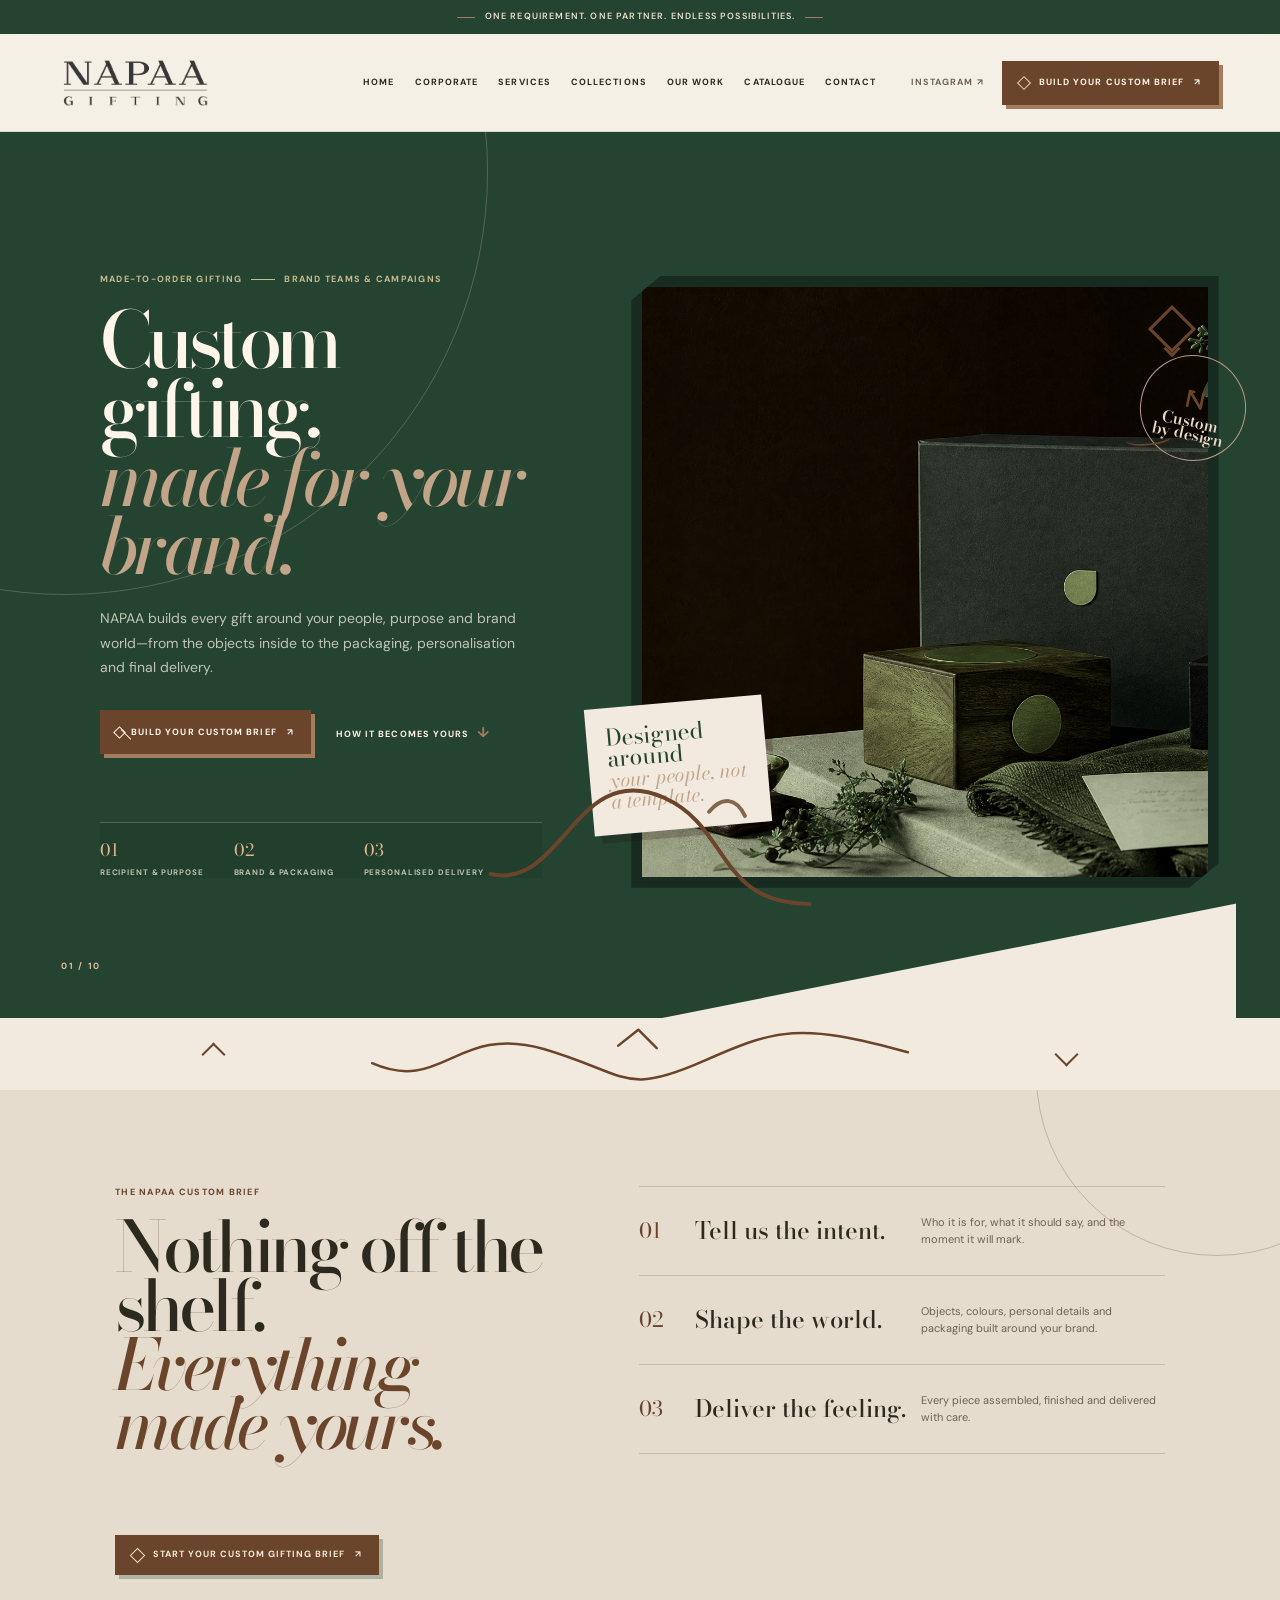
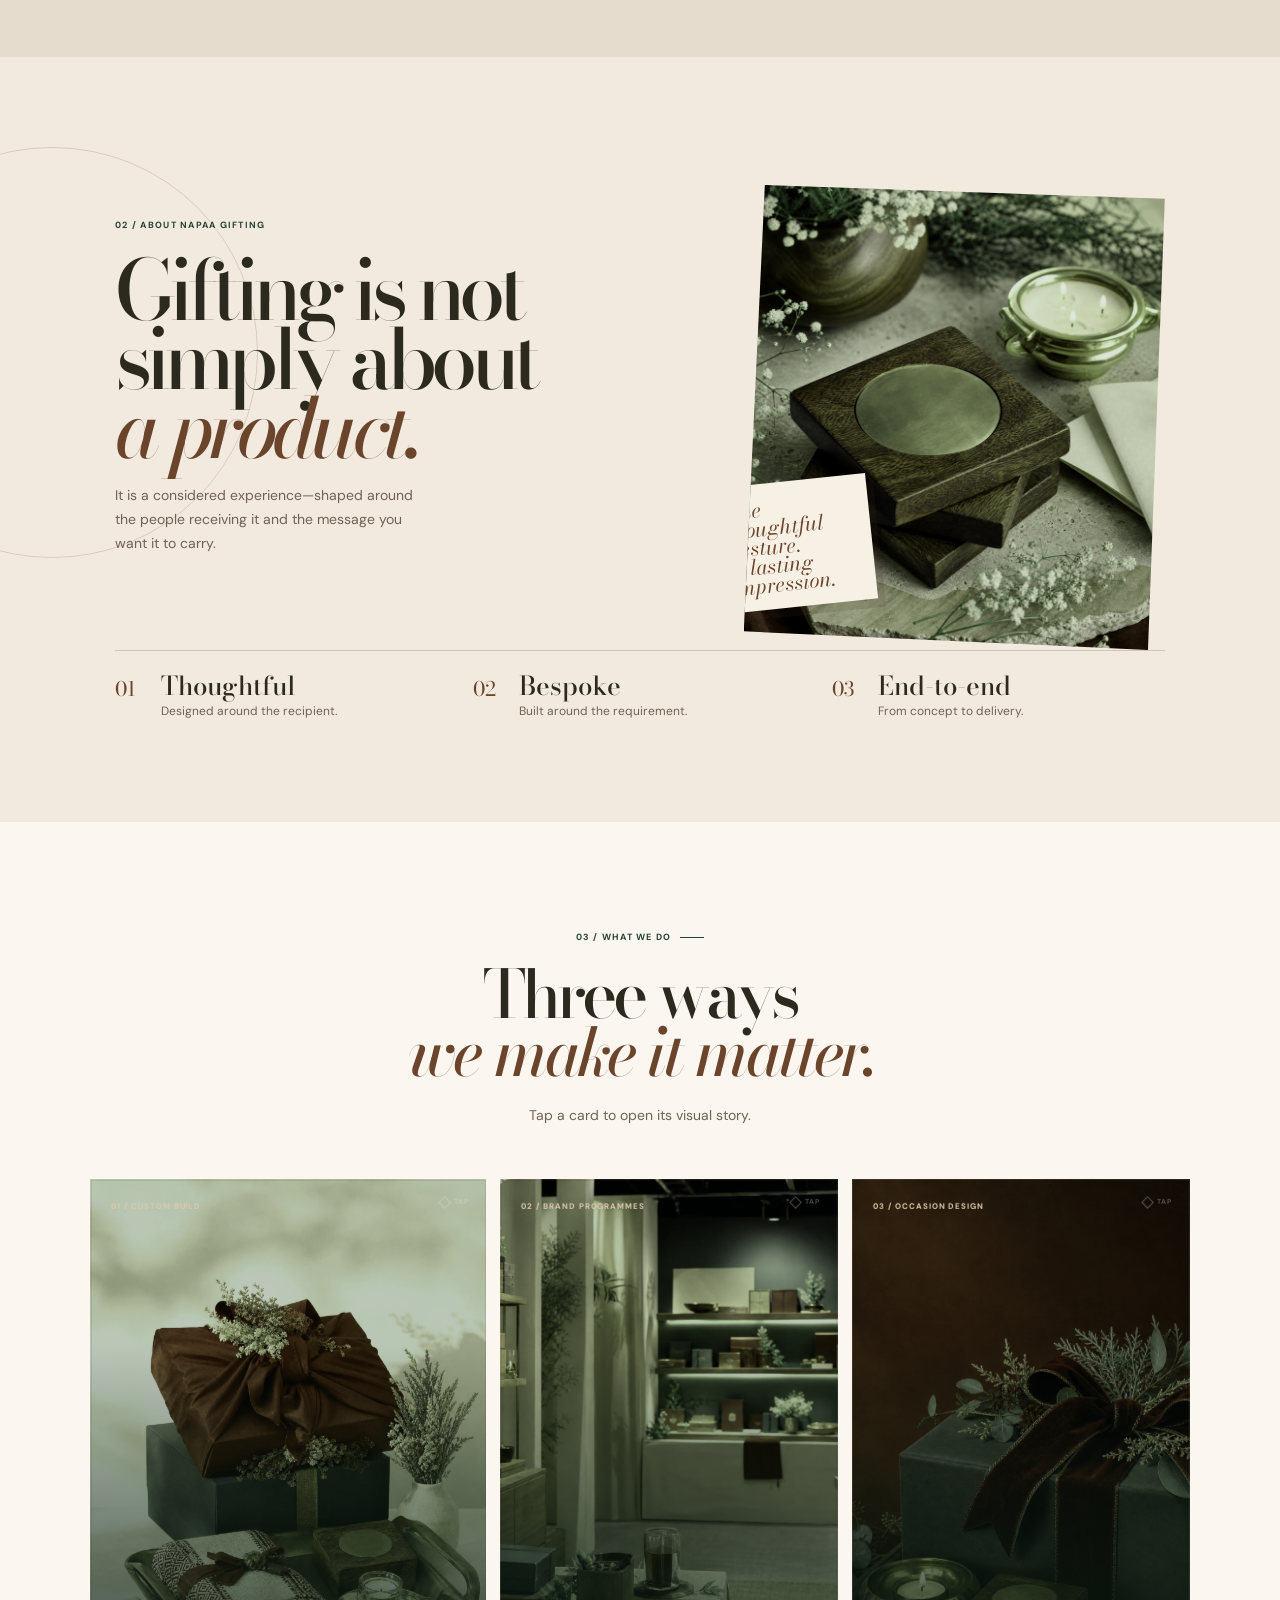
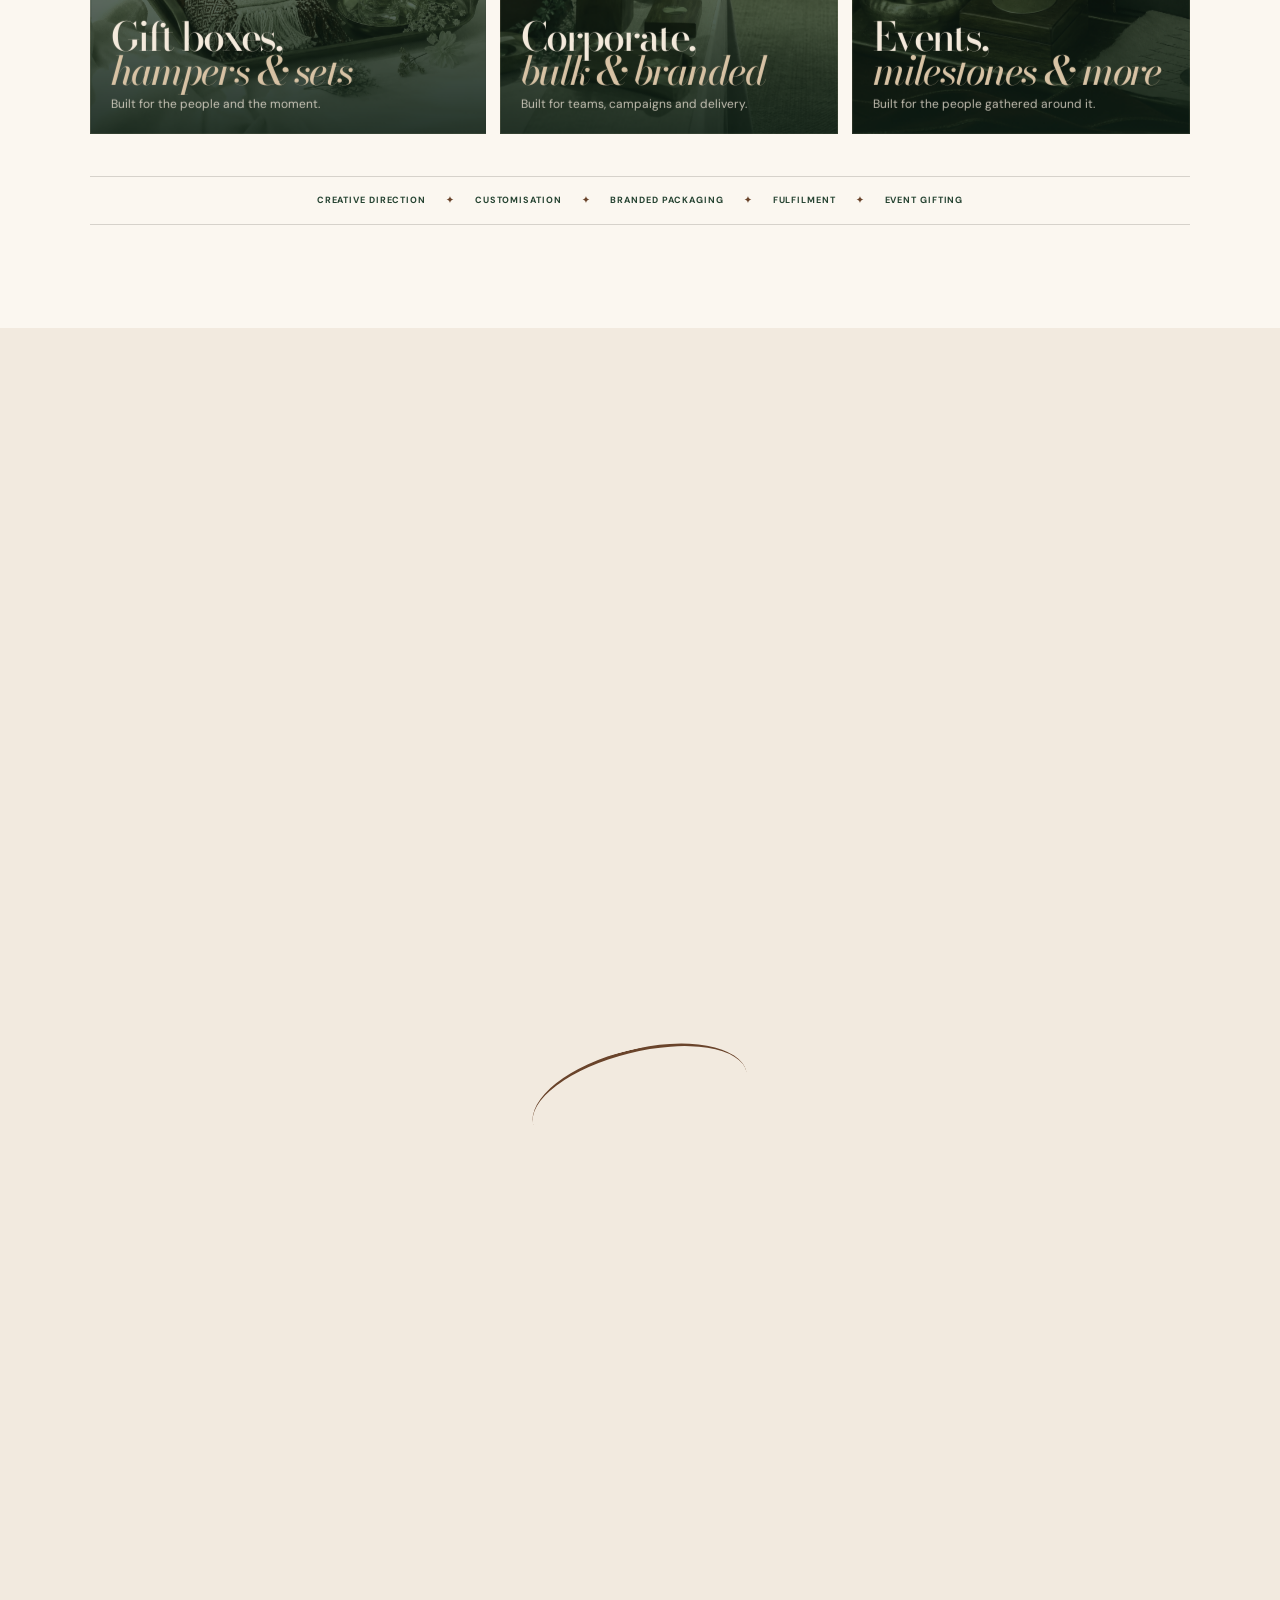
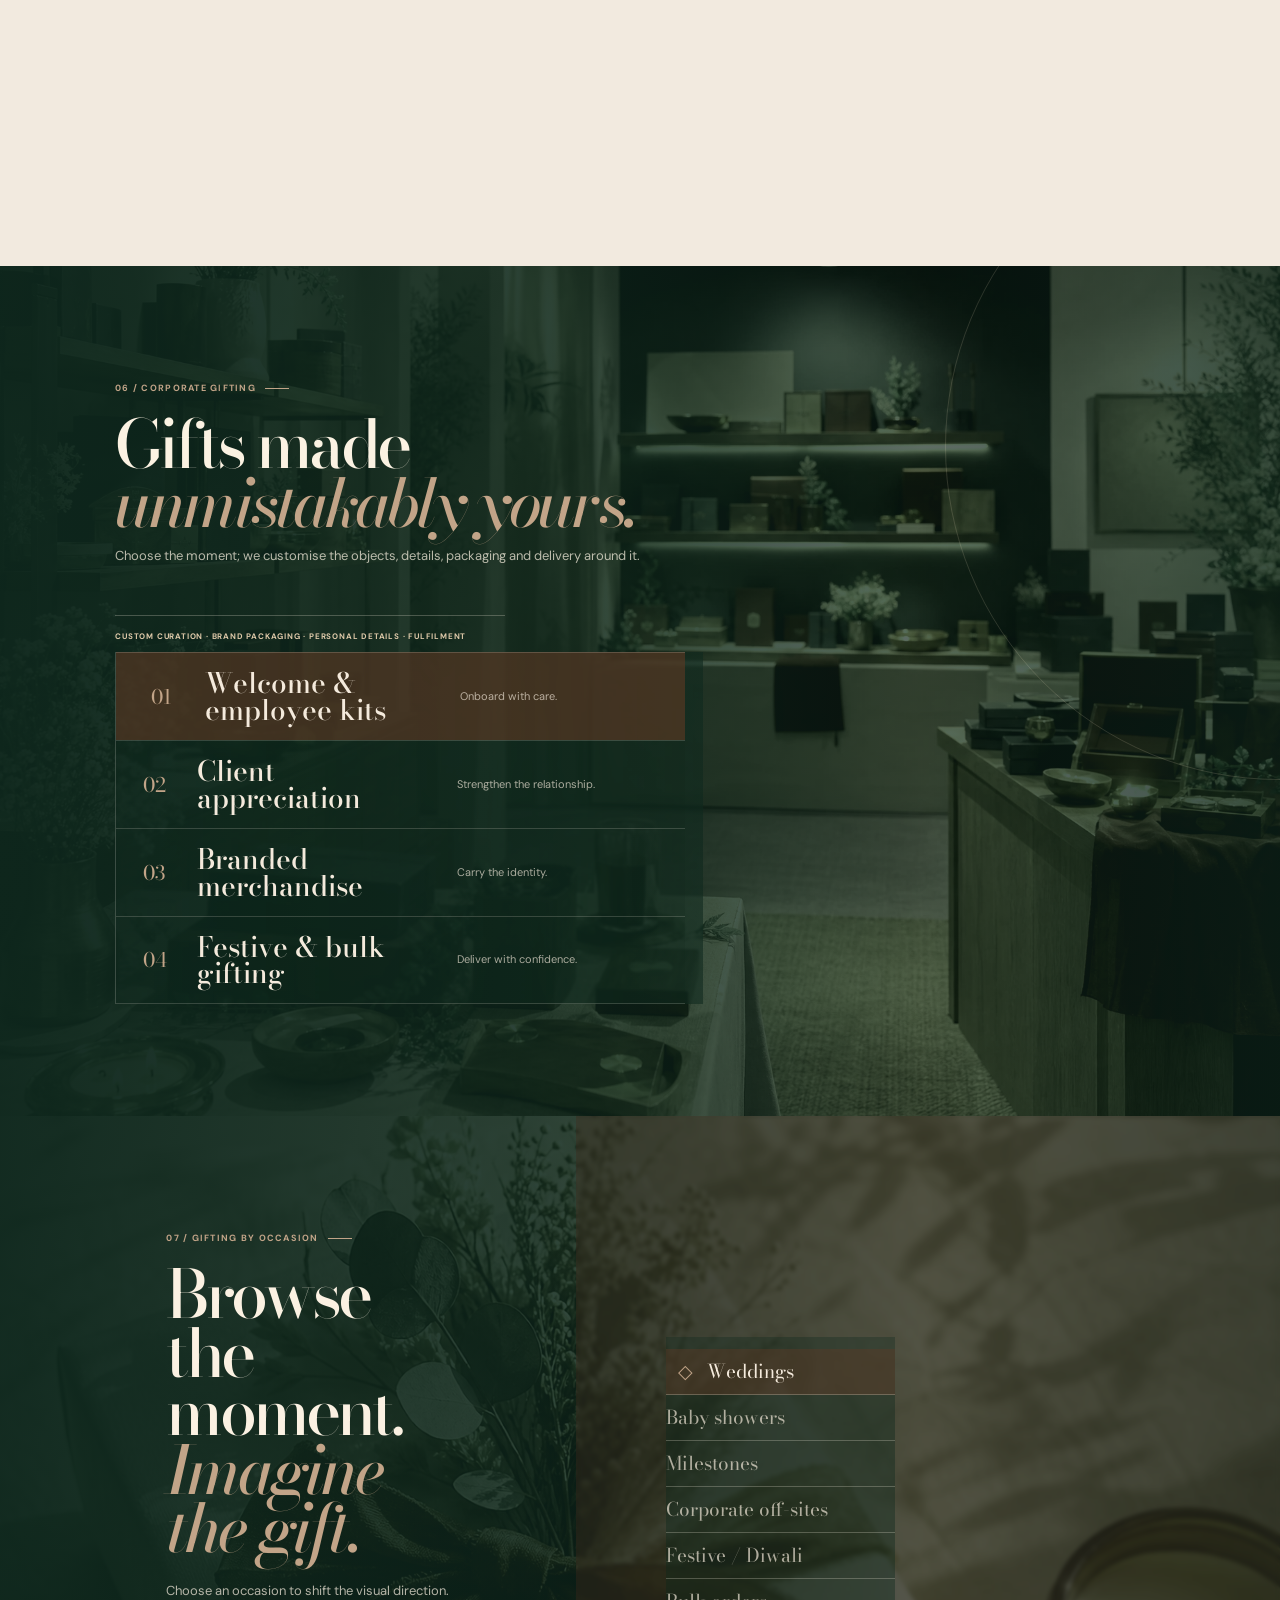
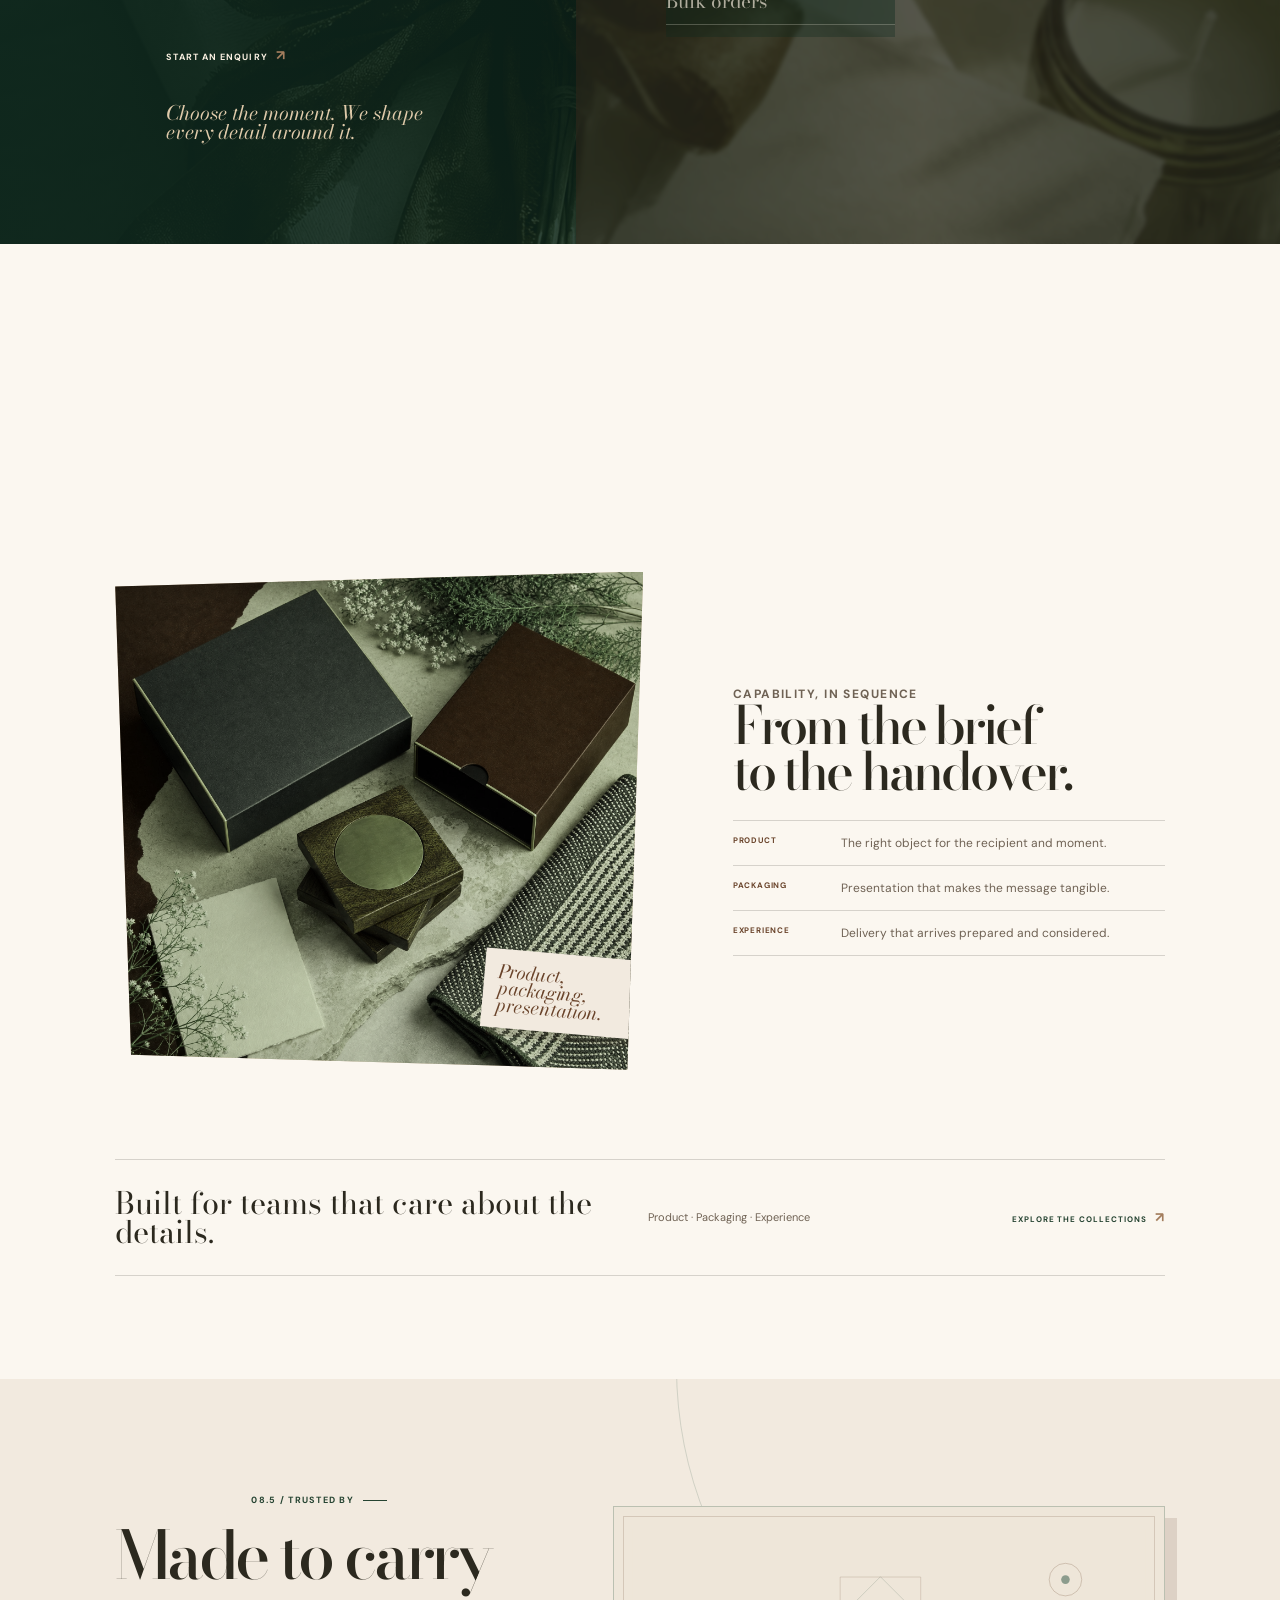
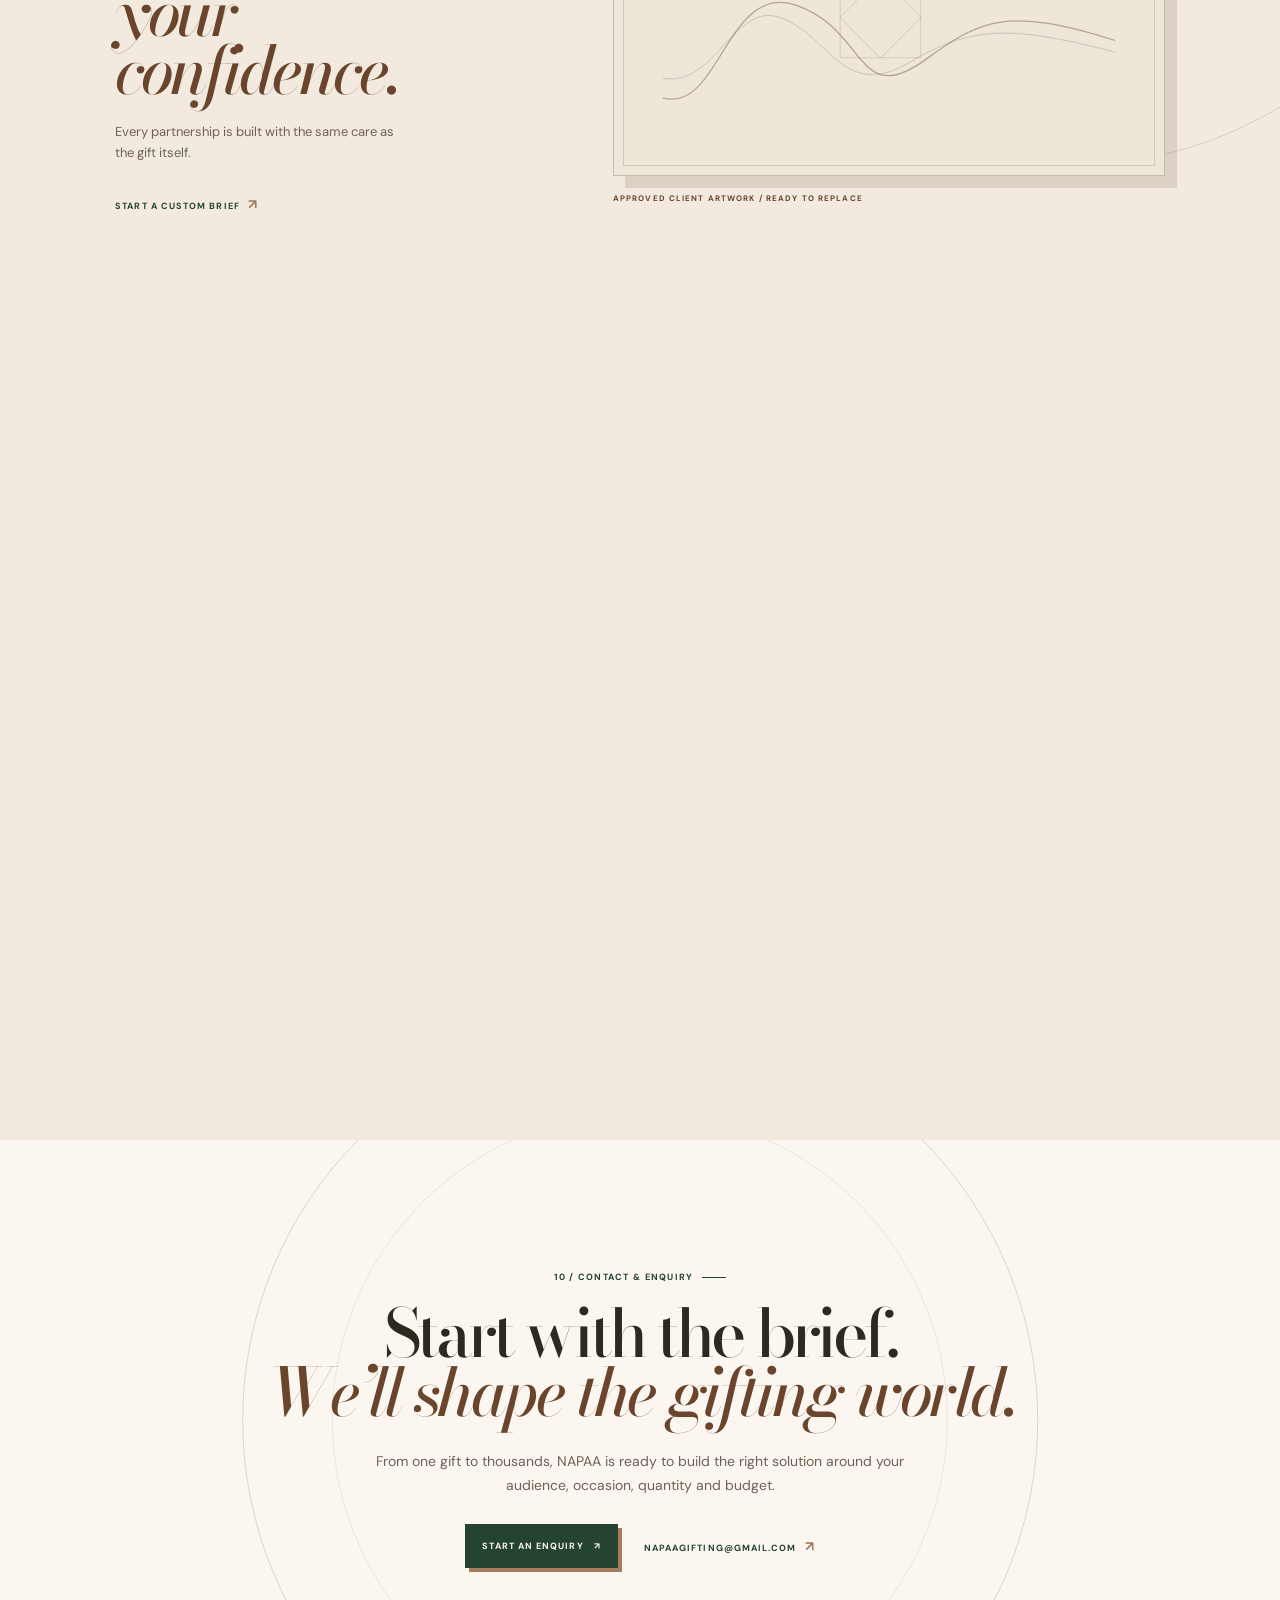
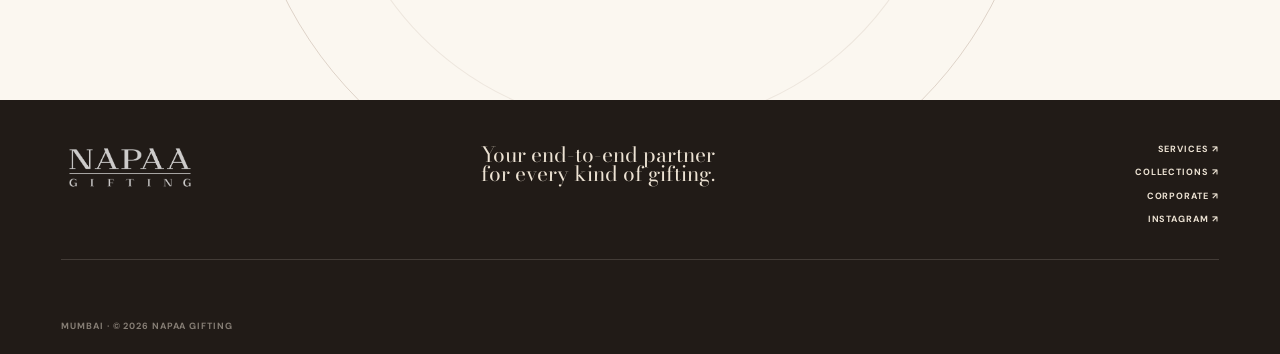
==== commit 5401067b: "Capitalize "NAPAA" for brand consistency throughout the index.html" ====
--- a/index.html
+++ b/index.html
@@ -106,7 +106,7 @@
           </p>
           <h1>Custom gifting,<br /><em>made for your brand.</em></h1>
           <p class="hero__intro">
-            Napaa builds every gift around your people, purpose and brand
+            NAPAA builds every gift around your people, purpose and brand
             world—from the objects inside to the packaging, personalisation and
             final delivery.
           </p>
@@ -208,7 +208,7 @@
         aria-labelledby="custom-brief-title"
       >
         <div class="custom-brief__lead" data-reveal>
-          <p class="section-kicker">The Napaa custom brief</p>
+          <p class="section-kicker">The NAPAA custom brief</p>
           <h2 id="custom-brief-title">
             Nothing off the shelf.<br /><em>Everything made yours.</em>
           </h2>
@@ -246,7 +246,7 @@
         aria-labelledby="about-title"
       >
         <div class="about-editorial__statement" data-reveal>
-          <p class="section-kicker">02 / About Napaa Gifting</p>
+          <p class="section-kicker">02 / About NAPAA Gifting</p>
           <h2 id="about-title">
             Gifting is not<br />simply about<br /><em>a product.</em>
           </h2>
@@ -676,7 +676,7 @@
           >
         </div>
         <div class="process__content" data-reveal>
-          <p class="eyebrow eyebrow--green">09 / Why Napaa Gifting <b></b></p>
+          <p class="eyebrow eyebrow--green">09 / Why NAPAA Gifting <b></b></p>
           <h2 id="why-title">The details<br /><em>do the talking.</em></h2>
           <div class="why-statements__list">
             <article>
@@ -708,7 +708,7 @@
           Start with the brief.<br /><em>We’ll shape the gifting world.</em>
         </h2>
         <p>
-          From one gift to thousands, Napaa is ready to build the right solution
+          From one gift to thousands, NAPAA is ready to build the right solution
           around your audience, occasion, quantity and budget.
         </p>
         <div class="closing__actions">
@@ -738,7 +738,7 @@
         >
       </div>
       <p class="footer__legal">
-        Mumbai · © <span id="year"></span> Napaa Gifting
+        Mumbai · © <span id="year"></span> NAPAA Gifting
       </p>
     </footer>
 
@@ -789,7 +789,7 @@
             placeholder="Occasion, timing, quantity, budget or any wish-list details"
           ></textarea
           ><button class="button button--bordeaux button--full" type="submit">
-            Email this enquiry to Napaa <span>↗</span>
+            Email this enquiry to NAPAA <span>↗</span>
           </button>
           <p class="form-feedback" id="form-feedback" aria-live="polite"></p>
         </form>
--- a/css/catalogue-refinement.css
+++ b/css/catalogue-refinement.css
@@ -1,7 +1,6 @@
 /* Napaa catalogue refinement: stronger wordmark entrance, systematic wrapped-ribbon cues, and an intentionally irregular editorial catalogue rhythm. */
 .site-header { min-height: 98px; padding-top: 8px; padding-bottom: 8px; }
-.brand { position: relative; gap: 12px; padding: 2px 15px 2px 0; border-right: 1px solid rgba(67,43,28,.24); }
-.brand:after { content: "BESPOKE GIFTING STUDIO"; position: absolute; left: 43px; bottom: -7px; color: var(--walnut); font-size: 6px; font-weight: 700; letter-spacing: .22em; white-space: nowrap; }
+.brand { position: relative; gap: 12px; padding: 2px 15px 2px 0; }
 .brand img { width: 158px; height: 58px; }
 .hero__seal:after { content: ""; width: 46px; height: 12px; position: absolute; left: -8px; bottom: 6px; border-bottom: 2px solid var(--walnut); border-radius: 0 0 50% 50%; transform: rotate(-18deg); }
 .ribbon-divider { position: relative; }
@@ -25,4 +24,4 @@
 .catalogue-card__object { filter: drop-shadow(7px 8px 0 rgba(67,43,28,.14)); }
 .catalogue__footer:before { content: ""; width: 55px; height: 17px; position: absolute; left: 0; top: -16px; border-top: 2px solid var(--walnut); border-radius: 50%; transform: rotate(-9deg); }
 @media(max-width:1100px){.site-header{min-height:88px}.brand img{width:142px;height:52px}.desktop-nav{gap:11px}.desktop-nav a{font-size:7px}.catalogue__grid{gap:11px}.catalogue-card{min-height:335px}}
-@media(max-width:700px){.site-header{min-height:75px}.brand{border-right:0}.brand:after{display:none}.brand img{width:128px;height:47px}.ribbon-divider:before,.ribbon-divider:after{display:none}.catalogue__filters{padding-left:0}.catalogue__filters:before,.catalogue__filters:after{display:none}.catalogue__grid{gap:10px}.catalogue-card{min-height:288px;box-shadow:5px 6px 0 rgba(23,43,32,.1)}.catalogue-card:nth-child(n){margin-top:0}.catalogue-card:nth-child(even){margin-top:22px}.catalogue-card:before{width:25px;height:25px;right:11px;bottom:11px}.hero__seal:after{display:none}}
+@media(max-width:700px){.site-header{min-height:75px}.brand img{width:128px;height:47px}.ribbon-divider:before,.ribbon-divider:after{display:none}.catalogue__filters{padding-left:0}.catalogue__filters:before,.catalogue__filters:after{display:none}.catalogue__grid{gap:10px}.catalogue-card{min-height:288px;box-shadow:5px 6px 0 rgba(23,43,32,.1)}.catalogue-card:nth-child(n){margin-top:0}.catalogue-card:nth-child(even){margin-top:22px}.catalogue-card:before{width:25px;height:25px;right:11px;bottom:11px}.hero__seal:after{display:none}}
--- a/css/customisation-authority.css
+++ b/css/customisation-authority.css
@@ -1,2 +1,2 @@
 /* Customisation authority: the ribbon-N, bespoke brief, material role labels, and premium studio threshold form Napaa’s recurring decision system. */
-.site-header{height:96px;border-bottom-color:rgba(72,61,43,.14)}.brand{gap:14px}.brand:after{content:"Bespoke gifting studio";align-self:stretch;display:flex;align-items:center;padding-left:13px;border-left:1px solid rgba(72,61,43,.19);color:var(--walnut);font-size:7px;font-weight:700;letter-spacing:.12em;line-height:1.3;text-transform:uppercase}.brand img{width:148px;height:62px}.header-actions .button{background:var(--walnut);box-shadow:4px 4px 0 var(--tan)}.header-actions .button:before{content:"";width:8px;height:8px;border:1px solid #ead7b8;transform:rotate(45deg)}.hero__seal{min-width:106px;min-height:106px;border-width:1.5px}.hero__seal svg{width:27px}.ribbon-divider{color:var(--walnut)}.custom-brief__cta:before{content:"";width:9px;height:9px;border:1px solid #f0ddc0;transform:rotate(45deg)}.collection-panel__image{position:relative}.collection-panel__image:after{position:absolute;right:15px;bottom:14px;padding:6px 8px;background:rgba(23,59,43,.82);color:#f1dfc4;font-size:7px;font-weight:700;letter-spacing:.1em;text-transform:uppercase}.collection-panel--sustainable .collection-panel__image:after{content:"Material story"}.collection-panel--festive .collection-panel__image:after{content:"Presentation study"}.corporate-browser .campaigns__header:after{content:"Custom curation · Brand packaging · Personal details · Fulfilment";display:block;max-width:390px;margin-top:28px;padding-top:14px;border-top:1px solid rgba(244,234,220,.25);color:#dfcaaa;font-size:8px;font-weight:700;letter-spacing:.1em;line-height:1.55;text-transform:uppercase}.occasion-browser .occasion__content:after{content:"Choose the moment. We shape every detail around it.";display:block;max-width:270px;margin-top:26px;color:#dfcaaa;font-family:"Bodoni Moda",serif;font-size:20px;font-style:italic;line-height:.94}.collection-header{height:106px}.collection-brand{gap:11px;display:flex;align-items:center}.collection-enquiry{background:var(--walnut)}.collection-hero__image:before{content:"Bespoke packaging";position:absolute;z-index:3;top:32px;right:7%;padding:7px 9px;background:rgba(23,59,43,.8);color:#f0dfc6;font-size:7px;font-weight:700;letter-spacing:.12em;text-transform:uppercase}.collection-spread--sustainable .collection-spread__images:after{content:"Material story";position:absolute;right:4%;bottom:0;padding:7px 9px;background:var(--walnut);color:#f3e6d0;font-size:7px;font-weight:700;letter-spacing:.12em;text-transform:uppercase}.collection-spread--festive .collection-spread__images:after{content:"Presentation study";position:absolute;right:4%;bottom:0;padding:7px 9px;background:#f2e5d3;color:var(--walnut);font-size:7px;font-weight:700;letter-spacing:.12em;text-transform:uppercase}.collection-editorial__grid article:nth-child(1):before,.collection-editorial__grid article:nth-child(2):before,.collection-editorial__grid article:nth-child(3):before{position:absolute;z-index:3;top:15px;left:15px;padding:6px 7px;background:rgba(23,59,43,.78);color:#ecd6b8;font-size:7px;font-weight:700;letter-spacing:.1em;text-transform:uppercase}.collection-editorial__grid article:nth-child(1):before{content:"Personalisation"}.collection-editorial__grid article:nth-child(2):before{content:"Branded packaging"}.collection-editorial__grid article:nth-child(3):before{content:"Campaign delivery"}.collections-catalogue__header:after{content:"Custom curation  /  brand packaging  /  personal details  /  fulfilment at scale";display:block;max-width:650px;margin-top:24px;padding:13px 0;border-top:1px solid var(--line);border-bottom:1px solid var(--line);color:var(--walnut);font-size:8px;font-weight:700;letter-spacing:.1em;line-height:1.5;text-transform:uppercase}.collection-closing a:before{content:"";width:9px;height:9px;border:1px solid #ead0ae;transform:rotate(45deg)}.collection-footer__brand{gap:13px}@media(max-width:980px){.site-header{height:84px}.brand img{width:122px;height:52px}.brand:after{display:none}.corporate-browser .campaigns__header:after{margin-top:21px}.collection-header{height:86px}}@media(max-width:560px){.site-header{height:76px}.brand{gap:8px}.brand img{width:105px;height:46px}.hero__seal{min-width:86px;min-height:86px}.corporate-browser .campaigns__header:after{max-width:275px;margin-top:19px;font-size:7px}.occasion-browser .occasion__content:after{font-size:17px}.collection-header{height:76px}.collection-hero__image:before{top:18px;font-size:6px}.collections-catalogue__header:after{font-size:7px}.collection-editorial__grid article:nth-child(1):before,.collection-editorial__grid article:nth-child(2):before,.collection-editorial__grid article:nth-child(3):before{top:10px;left:10px;font-size:6px}}
+.site-header{height:96px;border-bottom-color:rgba(72,61,43,.14)}.brand{gap:14px}.brand img{width:148px;height:62px}.header-actions .button{background:var(--walnut);box-shadow:4px 4px 0 var(--tan)}.header-actions .button:before{content:"";width:8px;height:8px;border:1px solid #ead7b8;transform:rotate(45deg)}.hero__seal{min-width:106px;min-height:106px;border-width:1.5px}.hero__seal svg{width:27px}.ribbon-divider{color:var(--walnut)}.custom-brief__cta:before{content:"";width:9px;height:9px;border:1px solid #f0ddc0;transform:rotate(45deg)}.collection-panel__image{position:relative}.collection-panel__image:after{position:absolute;right:15px;bottom:14px;padding:6px 8px;background:rgba(23,59,43,.82);color:#f1dfc4;font-size:7px;font-weight:700;letter-spacing:.1em;text-transform:uppercase}.collection-panel--sustainable .collection-panel__image:after{content:"Material story"}.collection-panel--festive .collection-panel__image:after{content:"Presentation study"}.corporate-browser .campaigns__header:after{content:"Custom curation · Brand packaging · Personal details · Fulfilment";display:block;max-width:390px;margin-top:28px;padding-top:14px;border-top:1px solid rgba(244,234,220,.25);color:#dfcaaa;font-size:8px;font-weight:700;letter-spacing:.1em;line-height:1.55;text-transform:uppercase}.occasion-browser .occasion__content:after{content:"Choose the moment. We shape every detail around it.";display:block;max-width:270px;margin-top:26px;color:#dfcaaa;font-family:"Bodoni Moda",serif;font-size:20px;font-style:italic;line-height:.94}.collection-header{height:106px}.collection-brand{gap:11px;display:flex;align-items:center}.collection-enquiry{background:var(--walnut)}.collection-hero__image:before{content:"Bespoke packaging";position:absolute;z-index:3;top:32px;right:7%;padding:7px 9px;background:rgba(23,59,43,.8);color:#f0dfc6;font-size:7px;font-weight:700;letter-spacing:.12em;text-transform:uppercase}.collection-spread--sustainable .collection-spread__images:after{content:"Material story";position:absolute;right:4%;bottom:0;padding:7px 9px;background:var(--walnut);color:#f3e6d0;font-size:7px;font-weight:700;letter-spacing:.12em;text-transform:uppercase}.collection-spread--festive .collection-spread__images:after{content:"Presentation study";position:absolute;right:4%;bottom:0;padding:7px 9px;background:#f2e5d3;color:var(--walnut);font-size:7px;font-weight:700;letter-spacing:.12em;text-transform:uppercase}.collection-editorial__grid article:nth-child(1):before,.collection-editorial__grid article:nth-child(2):before,.collection-editorial__grid article:nth-child(3):before{position:absolute;z-index:3;top:15px;left:15px;padding:6px 7px;background:rgba(23,59,43,.78);color:#ecd6b8;font-size:7px;font-weight:700;letter-spacing:.1em;text-transform:uppercase}.collection-editorial__grid article:nth-child(1):before{content:"Personalisation"}.collection-editorial__grid article:nth-child(2):before{content:"Branded packaging"}.collection-editorial__grid article:nth-child(3):before{content:"Campaign delivery"}.collections-catalogue__header:after{content:"Custom curation  /  brand packaging  /  personal details  /  fulfilment at scale";display:block;max-width:650px;margin-top:24px;padding:13px 0;border-top:1px solid var(--line);border-bottom:1px solid var(--line);color:var(--walnut);font-size:8px;font-weight:700;letter-spacing:.1em;line-height:1.5;text-transform:uppercase}.collection-closing a:before{content:"";width:9px;height:9px;border:1px solid #ead0ae;transform:rotate(45deg)}.collection-footer__brand{gap:13px}@media(max-width:980px){.site-header{height:84px}.brand img{width:122px;height:52px}.corporate-browser .campaigns__header:after{margin-top:21px}.collection-header{height:86px}}@media(max-width:560px){.site-header{height:76px}.brand{gap:8px}.brand img{width:105px;height:46px}.hero__seal{min-width:86px;min-height:86px}.corporate-browser .campaigns__header:after{max-width:275px;margin-top:19px;font-size:7px}.occasion-browser .occasion__content:after{font-size:17px}.collection-header{height:76px}.collection-hero__image:before{top:18px;font-size:6px}.collections-catalogue__header:after{font-size:7px}.collection-editorial__grid article:nth-child(1):before,.collection-editorial__grid article:nth-child(2):before,.collection-editorial__grid article:nth-child(3):before{top:10px;left:10px;font-size:6px}}
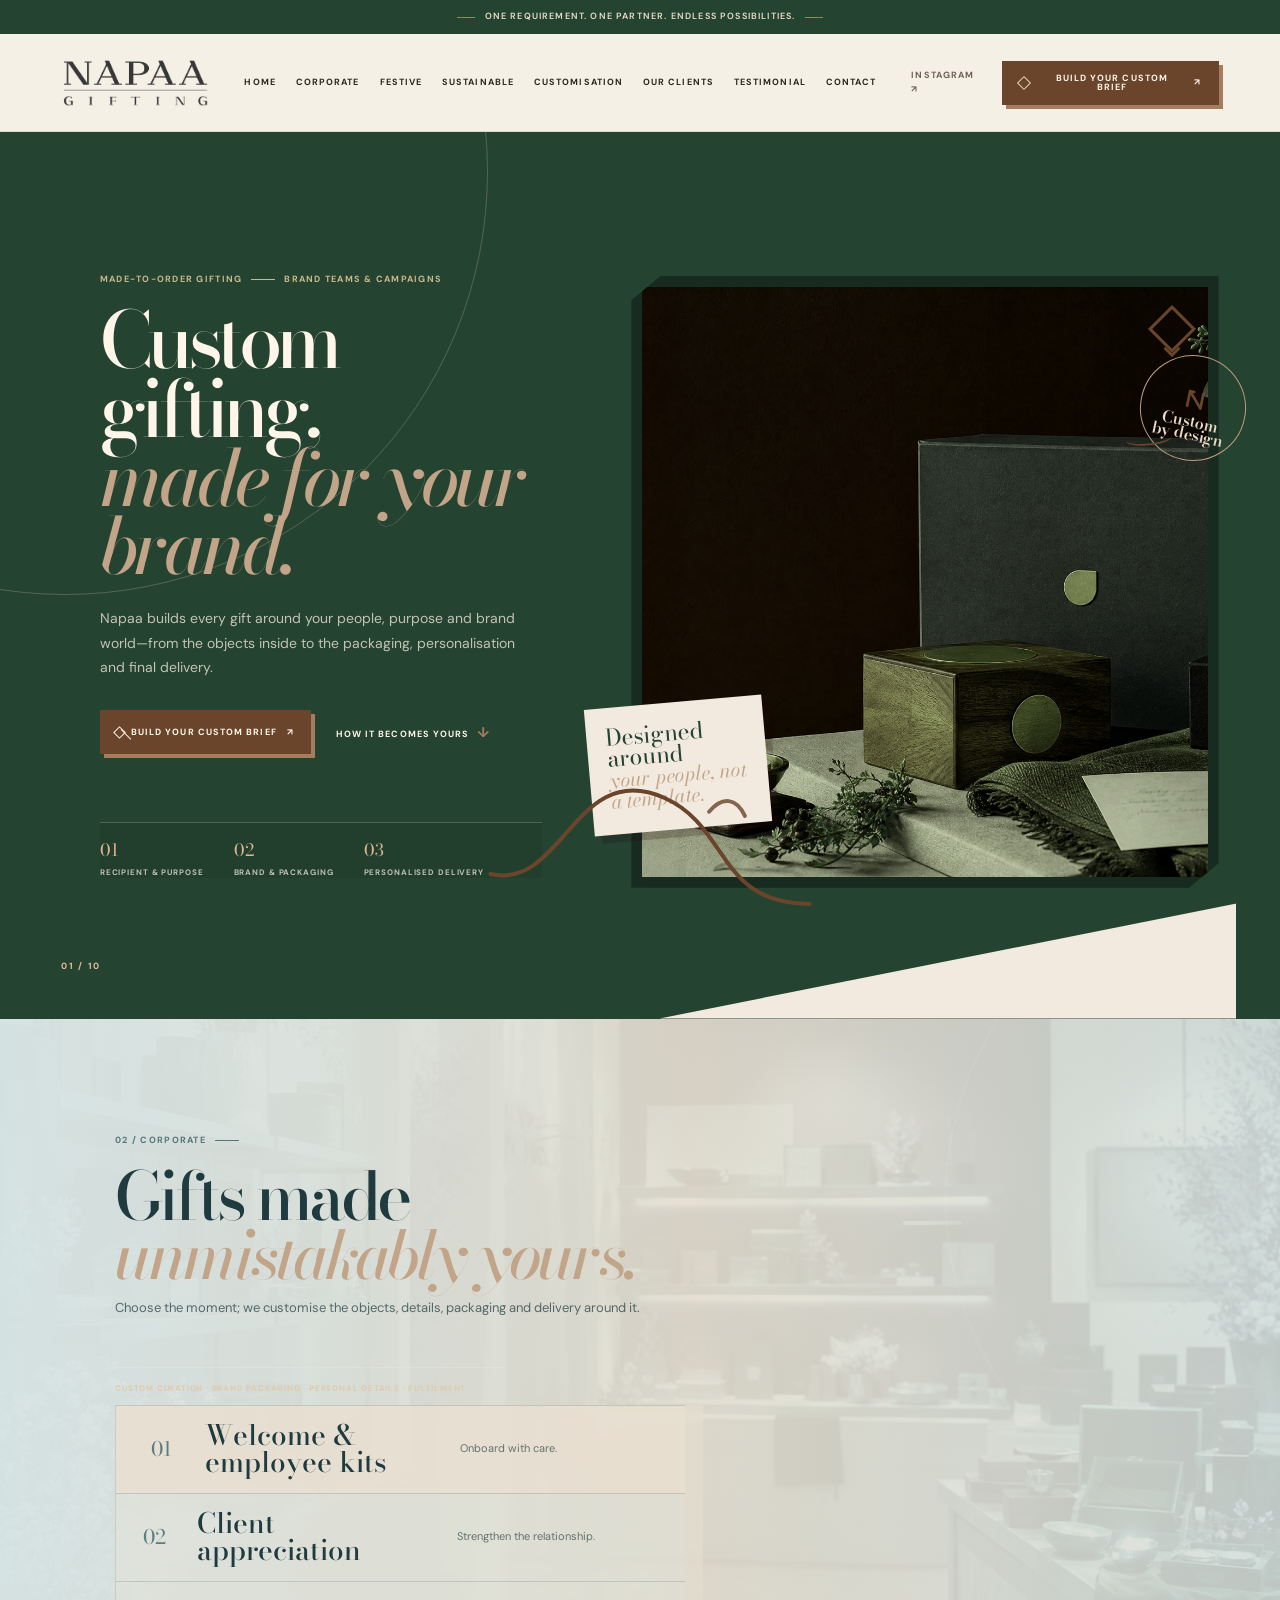
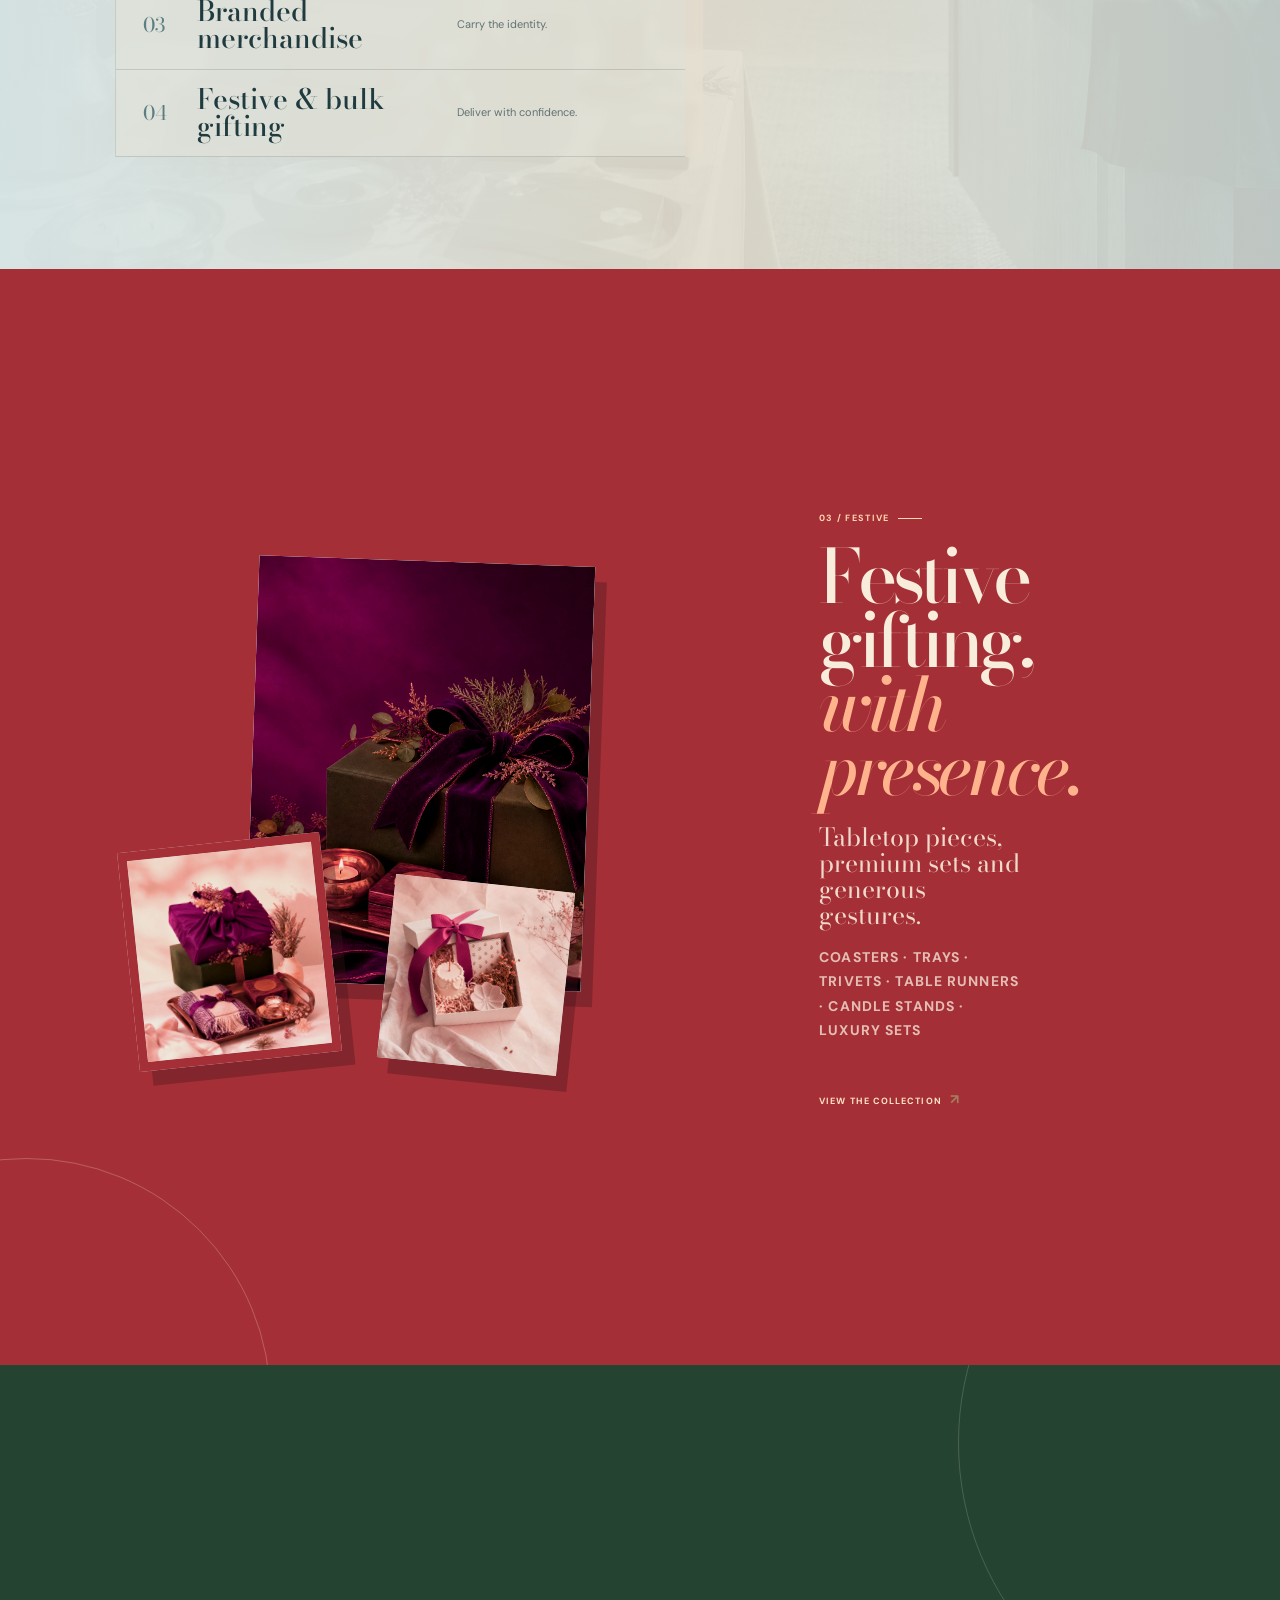
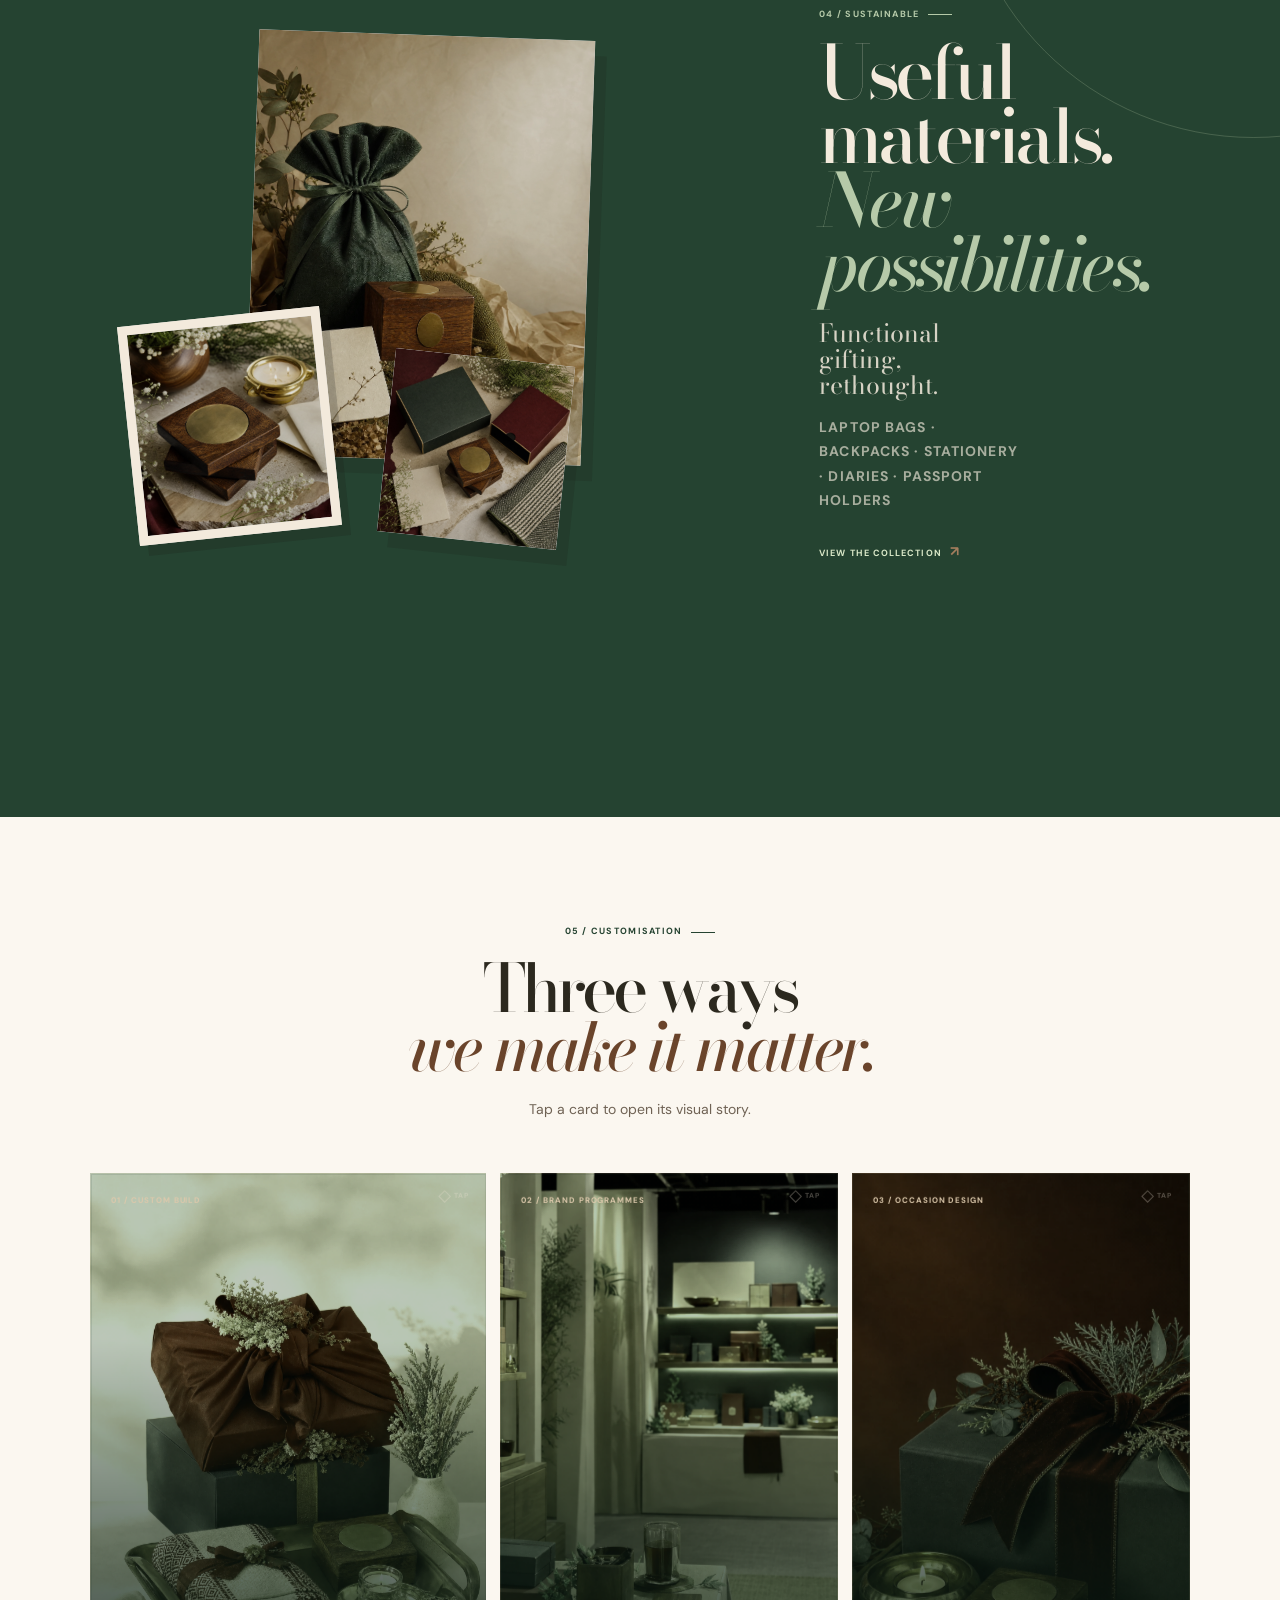
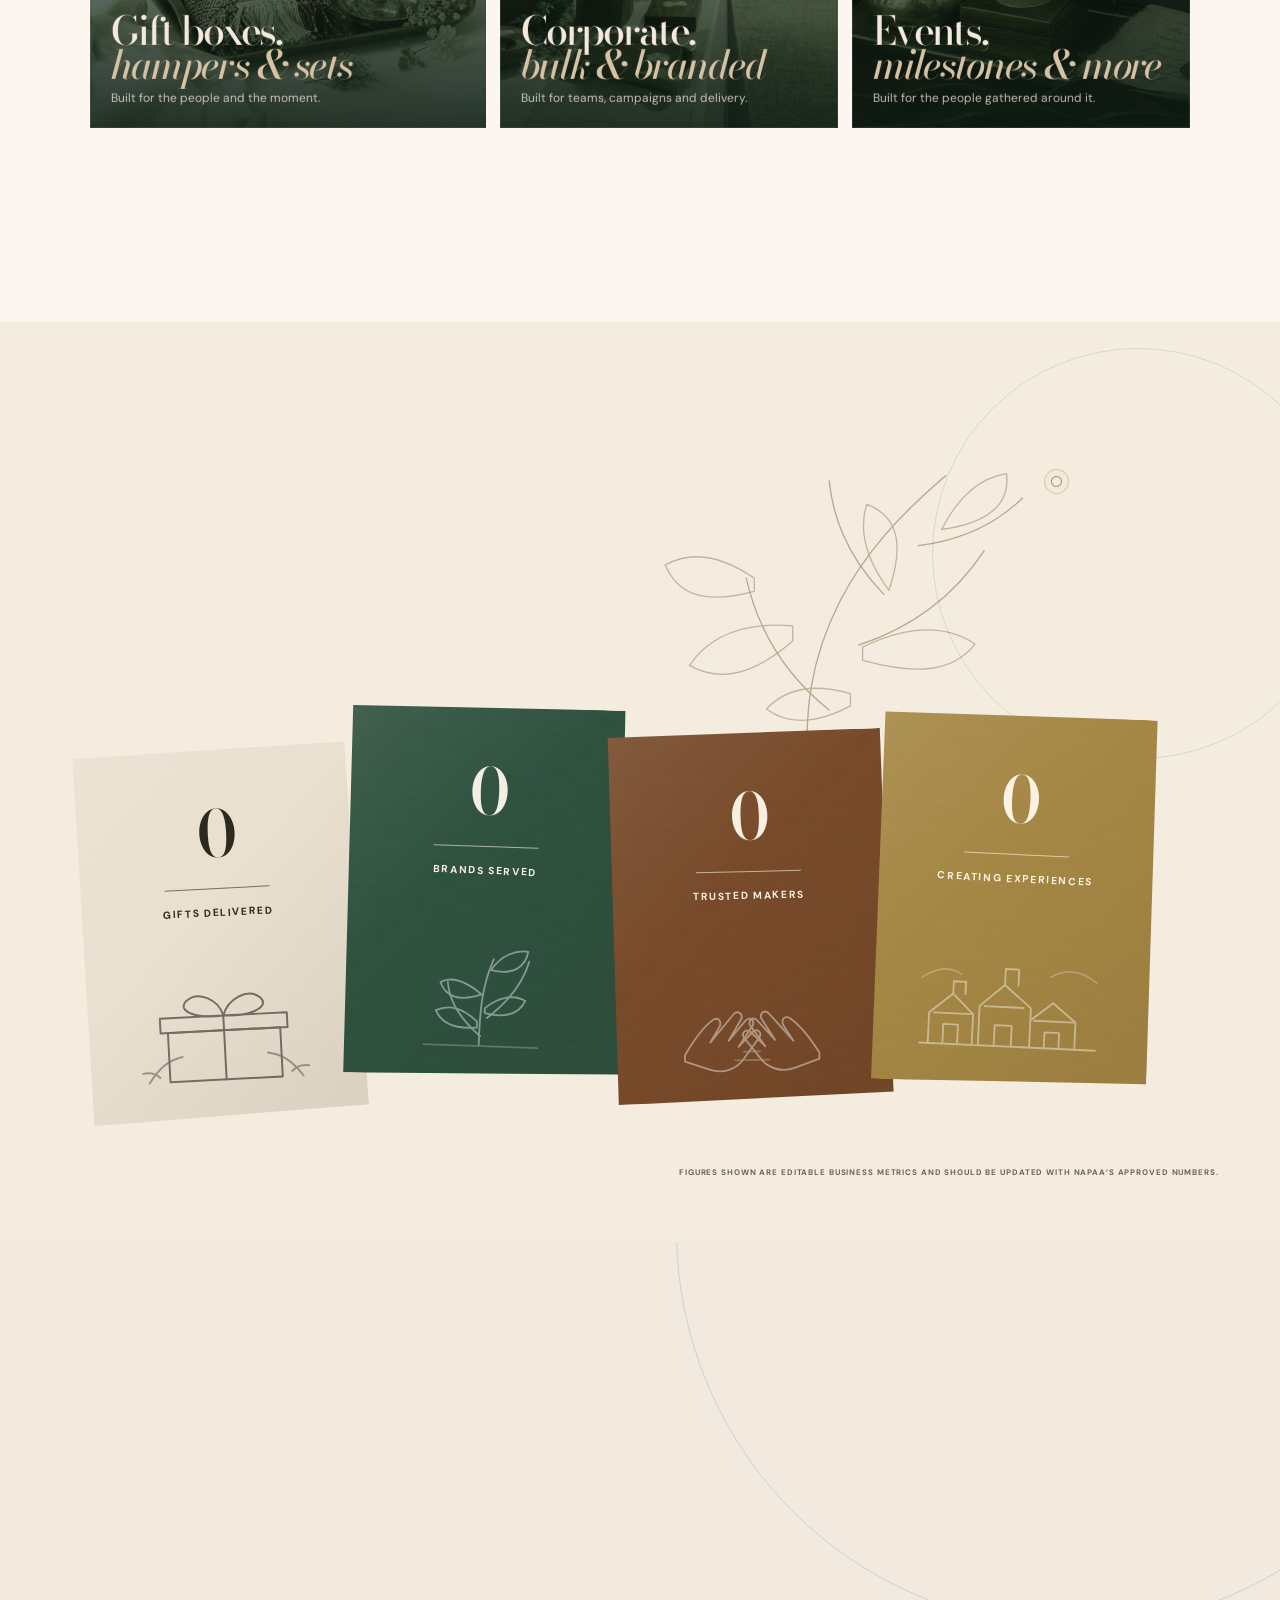
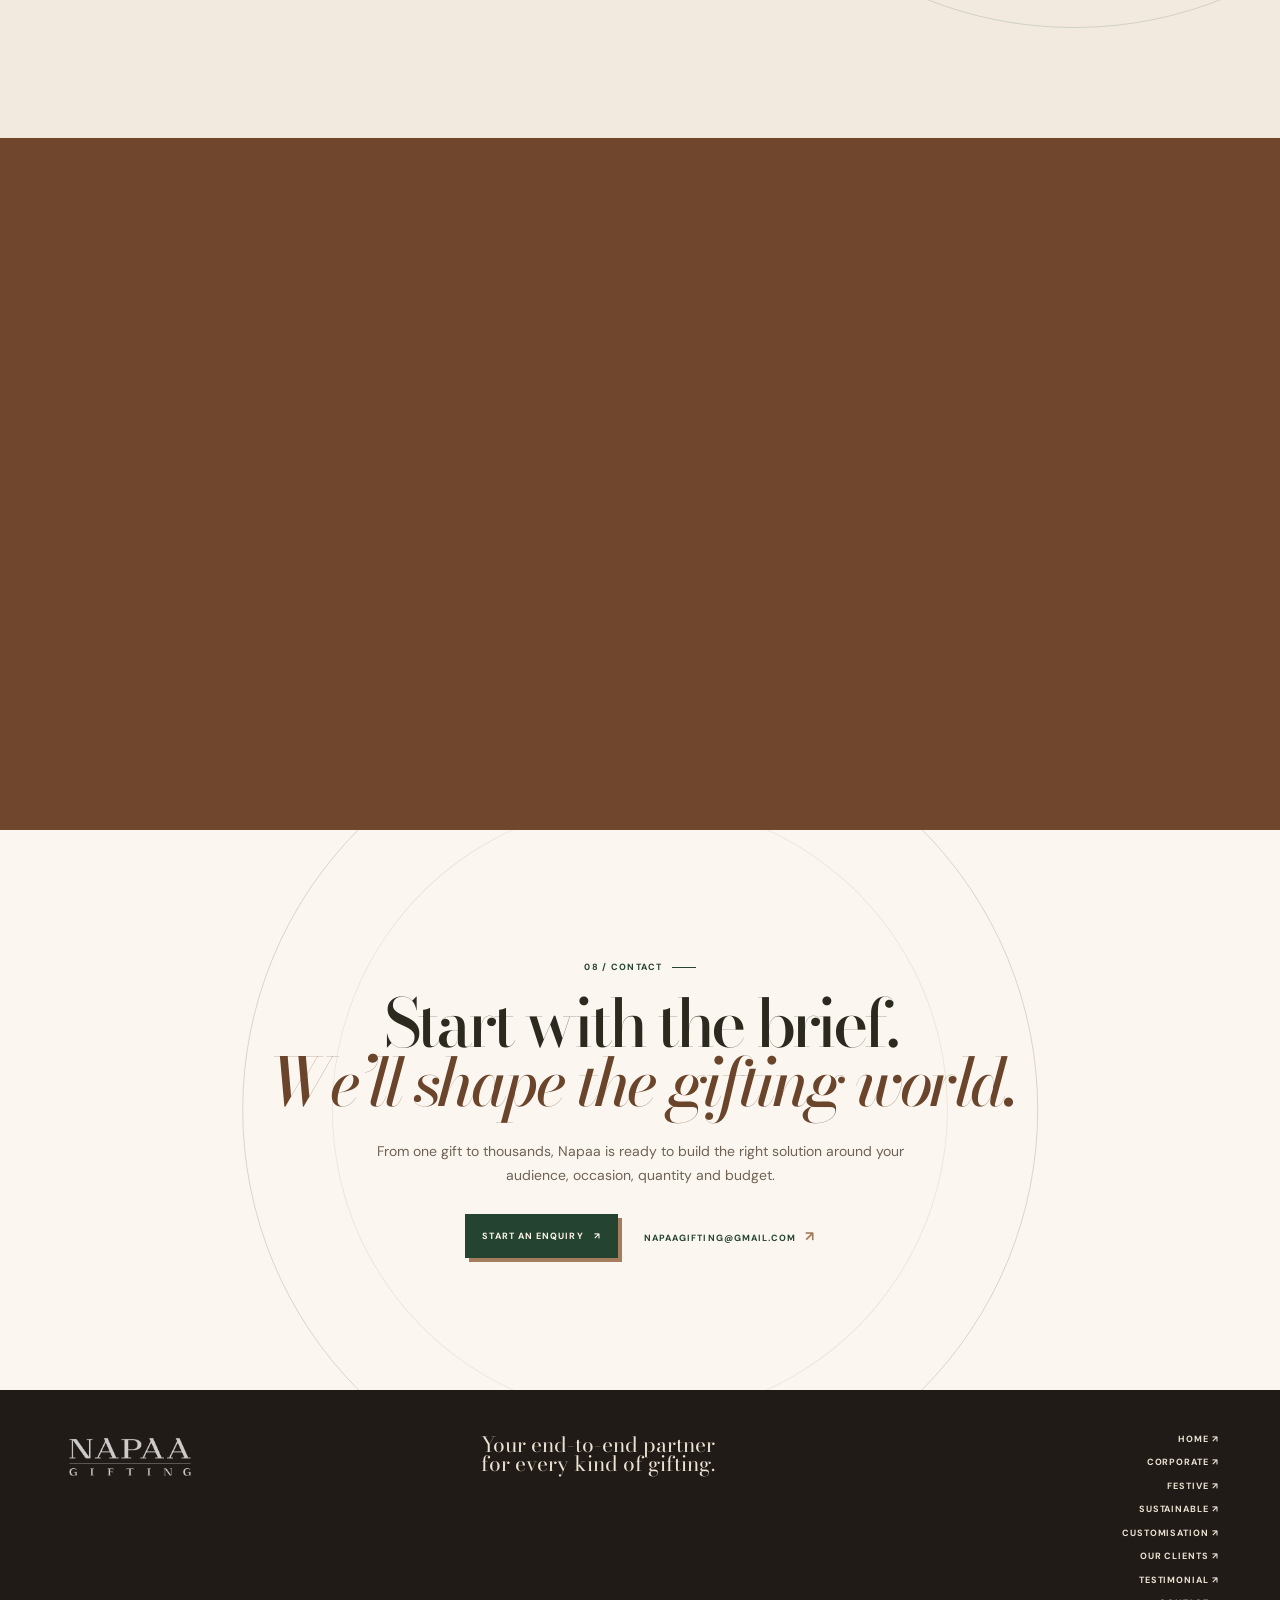
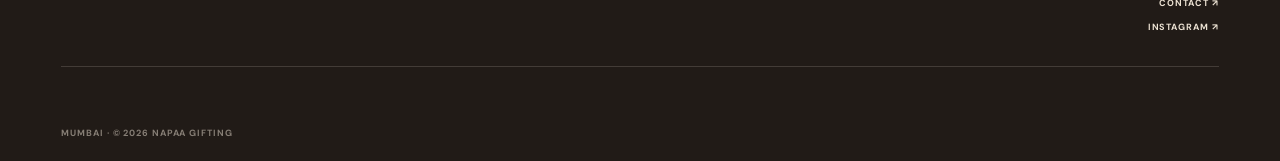
==== commit 0e0c3760: "feat: create Napaa Gifting standalone website with responsive sections, testimonial marquee, client " ====
--- a/index.html
+++ b/index.html
@@ -1,42 +1,46 @@
 <!doctype html>
+
 <html lang="en">
   <head>
-    <meta charset="UTF-8" />
+    <meta charset="utf-8" />
     <meta
+      content="width=device-width, initial-scale=1.0, maximum-scale=1"
       name="viewport"
-      content="width=device-width, initial-scale=1.0, maximum-scale=1"
     />
     <meta
+      content="Napaa Gifting is an end-to-end partner for corporate, sustainable, festive, luxury, personal, and large-scale custom gifting."
       name="description"
-      content="Napaa Gifting is an end-to-end partner for corporate, sustainable, festive, luxury, personal, and large-scale custom gifting."
     />
     <title>
       Napaa Gifting — One Requirement. One Partner. Endless Possibilities.
     </title>
-    <link rel="preconnect" href="https://fonts.googleapis.com" />
-    <link rel="preconnect" href="https://fonts.gstatic.com" crossorigin />
+    <link href="https://fonts.googleapis.com" rel="preconnect" />
+    <link crossorigin="" href="https://fonts.gstatic.com" rel="preconnect" />
     <link
-      href="https://fonts.googleapis.com/css2?family=Bodoni+Moda:opsz,ital@6..96,400;6..96,500;6..96,600;6..96,700;6..96,400;6..96,500;6..96,600&family=DM+Sans:opsz,wght@9..40,400;9..40,500;9..40,600;9..40,700&display=swap"
+      href="https://fonts.googleapis.com/css2?family=Bodoni+Moda:opsz,ital@6..96,400;6..96,500;6..96,600;6..96,700;6..96,400;6..96,500;6..96,600&amp;family=DM+Sans:opsz,wght@9..40,400;9..40,500;9..40,600;9..40,700&amp;display=swap"
       rel="stylesheet"
     />
-    <link rel="icon" type="image/png" href="assets/napaa-official-logo.png" />
-    <link rel="stylesheet" href="css/style.css" />
-    <link rel="stylesheet" href="css/logo.css" />
-    <link rel="stylesheet" href="css/campaign-fix.css" />
-    <link rel="stylesheet" href="css/expanded-site.css" />
-    <link rel="stylesheet" href="css/bottle-green-brown.css" />
-    <link rel="stylesheet" href="css/brand-authority.css" />
-    <link rel="stylesheet" href="css/catalogue.css" />
-    <link rel="stylesheet" href="css/catalogue-refinement.css" />
-    <link rel="stylesheet" href="css/editorial-refinement.css" />
-    <link rel="stylesheet" href="css/flash-cards.css" />
-    <link rel="stylesheet" href="css/flash-card-rotation.css" />
-    <link rel="stylesheet" href="css/selector-backgrounds.css" />
-    <link rel="stylesheet" href="css/customisation-first.css" />
-    <link rel="stylesheet" href="css/customisation-authority.css" />
-    <link rel="stylesheet" href="css/trusted-by.css" />
-    <link rel="stylesheet" href="css/commercial-pathways.css" />
-    <link rel="stylesheet" href="css/catalogue-visuals.css" />
+    <link href="assets/logo.png" rel="icon" type="image/png" />
+    <link href="css/style.css" rel="stylesheet" />
+    <link href="css/logo.css?v=3" rel="stylesheet" />
+    <link href="css/campaign-fix.css" rel="stylesheet" />
+    <link href="css/expanded-site.css" rel="stylesheet" />
+    <link href="css/bottle-green-brown.css" rel="stylesheet" />
+    <link href="css/brand-authority.css" rel="stylesheet" />
+    <link href="css/catalogue.css" rel="stylesheet" />
+    <link href="css/catalogue-refinement.css" rel="stylesheet" />
+    <link href="css/editorial-refinement.css" rel="stylesheet" />
+    <link href="css/flash-cards.css" rel="stylesheet" />
+    <link href="css/flash-card-rotation.css" rel="stylesheet" />
+    <link href="css/selector-backgrounds.css" rel="stylesheet" />
+    <link href="css/customisation-first.css" rel="stylesheet" />
+    <link href="css/customisation-authority.css" rel="stylesheet" />
+    <link href="css/impact.css?v=10" rel="stylesheet" />
+    <link href="css/trusted-by.css?v=2" rel="stylesheet" />
+    <link href="css/commercial-pathways.css" rel="stylesheet" />
+    <link href="css/catalogue-visuals.css" rel="stylesheet" />
+    <link href="css/testimonial.css?v=2" rel="stylesheet" />
+    <link href="css/section-palettes.css" rel="stylesheet" />
   </head>
   <body>
     <!-- Napaa Corporate Atelier: editorial premium gifting, now organised as a complete ten-section capability story. -->
@@ -46,92 +50,90 @@
       ></span>
     </div>
     <header class="site-header" id="site-header">
-      <a class="brand" href="#home" aria-label="Napaa Gifting home">
-        <img src="assets/logo.png" alt="Napaa Gifting" />
-      </a>
-      <nav class="desktop-nav" aria-label="Primary navigation">
+      <a aria-label="Napaa Gifting home" class="brand" href="#home"
+        ><img alt="Napaa Gifting" src="assets/logo.png"
+      /></a>
+      <nav aria-label="Primary navigation" class="desktop-nav">
         <a href="#home">Home</a><a href="#corporate">Corporate</a
-        ><a href="#services">Services</a
-        ><a href="collections.html">Collections</a
-        ><a href="#portfolio">Our work</a
-        ><a href="collections.html#catalogue">Catalogue</a
+        ><a href="#festive">Festive</a><a href="#sustainable">Sustainable</a
+        ><a href="#customisation">Customisation</a
+        ><a href="#clients">Our clients</a><a href="#testimonial">Testimonial</a
         ><a href="#contact">Contact</a>
       </nav>
       <div class="header-actions">
         <a
           class="header-insta"
           href="https://www.instagram.com/napaa_gifting/"
+          rel="noreferrer"
           target="_blank"
-          rel="noreferrer"
           >Instagram ↗</a
-        ><button class="button button--bordeaux" type="button" data-open-brief>
+        ><button
+          class="button button--bordeaux"
+          data-open-brief=""
+          type="button"
+        >
           Build your custom brief <span>↗</span></button
         ><button
+          aria-controls="mobile-menu"
+          aria-expanded="false"
           class="menu-toggle"
           type="button"
-          aria-expanded="false"
-          aria-controls="mobile-menu"
         >
           <span class="sr-only">Open navigation</span><i></i><i></i>
         </button>
       </div>
     </header>
-    <div class="mobile-menu" id="mobile-menu" aria-hidden="true">
+    <div aria-hidden="true" class="mobile-menu" id="mobile-menu">
       <nav aria-label="Mobile navigation">
-        <a href="#home">Home</a><a href="#corporate">Corporate gifting</a
-        ><a href="#about">About Napaa Gifting</a
-        ><a href="#services">What we do</a
-        ><a href="collections.html">View collections</a
-        ><a href="#occasions">Gifting by occasion</a
-        ><a href="#portfolio">Our work</a
-        ><a href="collections.html#catalogue">Catalogue</a
-        ><a href="#why-napaa">Why Napaa</a
-        ><a href="#contact">Contact / Enquiry</a>
+        <a href="#home">Home</a><a href="#corporate">Corporate</a
+        ><a href="#festive">Festive</a><a href="#sustainable">Sustainable</a
+        ><a href="#customisation">Customisation</a
+        ><a href="#clients">Our clients</a><a href="#testimonial">Testimonial</a
+        ><a href="#contact">Contact</a>
       </nav>
-      <button class="button button--bordeaux" type="button" data-open-brief>
+      <button class="button button--bordeaux" data-open-brief="" type="button">
         Start an enquiry <span>↗</span></button
       ><a
         href="https://www.instagram.com/napaa_gifting/"
+        rel="noreferrer"
         target="_blank"
-        rel="noreferrer"
         >Follow @napaa_gifting ↗</a
       >
     </div>
-
     <main id="main">
-      <section class="hero" id="home" aria-labelledby="hero-title">
-        <div class="hero__copy" data-reveal>
+      <section aria-labelledby="hero-title" class="hero" id="home">
+        <div class="hero__copy" data-reveal="">
           <p class="eyebrow">
-            Made-to-order gifting <b></b> Brand teams & campaigns
+            Made-to-order gifting <b></b> Brand teams &amp; campaigns
           </p>
           <h1>Custom gifting,<br /><em>made for your brand.</em></h1>
           <p class="hero__intro">
-            NAPAA builds every gift around your people, purpose and brand
+            Napaa builds every gift around your people, purpose and brand
             world—from the objects inside to the packaging, personalisation and
             final delivery.
           </p>
           <div class="hero__actions">
             <button
               class="button button--ribbon-primary"
+              data-open-brief=""
               type="button"
-              data-open-brief
             >
               Build your custom brief <span>↗</span></button
-            ><a class="quiet-link" href="#custom-brief"
+            ><a class="quiet-link" href="#customisation"
               >How it becomes yours <span>↓</span></a
             >
           </div>
           <div class="hero__details">
-            <span>01<br /><b>Recipient & purpose</b></span
-            ><span>02<br /><b>Brand & packaging</b></span
+            <span>01<br /><b>Recipient &amp; purpose</b></span
+            ><span>02<br /><b>Brand &amp; packaging</b></span
             ><span>03<br /><b>Personalised delivery</b></span>
           </div>
         </div>
-        <div class="hero__visual" data-reveal>
+        <div class="hero__visual" data-reveal="">
           <div class="hero__frame">
             <img
+              alt="Premium custom gift boxes in bottle-green, wood and brown tones"
               src="assets/napaa-corporate-hero.jpg"
-              alt="Premium custom gift boxes in bottle-green, wood and brown tones"
             />
           </div>
           <div class="hero__card">
@@ -139,322 +141,54 @@
           </div>
           <span class="hero__seal"
             ><svg
-              viewBox="0 0 32 34"
+              aria-hidden="true"
               fill="none"
+              viewbox="0 0 32 34"
               xmlns="http://www.w3.org/2000/svg"
-              aria-hidden="true"
             >
               <path
                 d="M6 28V6L26 28V6"
                 stroke="currentColor"
-                stroke-width="4"
                 stroke-linecap="round"
                 stroke-linejoin="round"
-              />
+                stroke-width="4"
+              ></path>
               <path
                 d="M6 6H12"
                 stroke="currentColor"
+                stroke-linecap="round"
                 stroke-width="4"
-                stroke-linecap="round"
-              /></svg
+              ></path></svg
             >Custom<br />by design</span
           ><svg
+            aria-hidden="true"
             class="hero__ribbon"
-            viewBox="0 0 340 166"
             fill="none"
+            viewbox="0 0 340 166"
             xmlns="http://www.w3.org/2000/svg"
-            aria-hidden="true"
           >
             <path
               d="M10 142C84 152 84 20 176 51C244 74 238 152 330 144"
               stroke="currentColor"
+              stroke-linecap="round"
               stroke-width="4"
-              stroke-linecap="round"
-            />
+            ></path>
             <path
               d="M222 61C234 44 248 45 258 62"
               stroke="currentColor"
+              stroke-linecap="round"
               stroke-width="4"
-              stroke-linecap="round"
-            />
+            ></path>
           </svg>
         </div>
         <span class="hero__index">01 / 10</span>
       </section>
-      <div class="ribbon-divider" aria-hidden="true">
-        <svg
-          viewBox="0 0 660 86"
-          fill="none"
-          xmlns="http://www.w3.org/2000/svg"
-        >
-          <path
-            d="M10 54C94 91 110 7 215 37C317 67 310 94 407 51C492 13 522 5 650 41"
-            stroke="currentColor"
-            stroke-width="3"
-            stroke-linecap="round"
-          />
-          <path
-            d="M304 33L328 14L350 36"
-            stroke="currentColor"
-            stroke-width="3"
-            stroke-linecap="round"
-            stroke-linejoin="round"
-          />
-        </svg>
-      </div>
-      <aside
-        class="custom-brief"
-        id="custom-brief"
-        aria-labelledby="custom-brief-title"
-      >
-        <div class="custom-brief__lead" data-reveal>
-          <p class="section-kicker">The NAPAA custom brief</p>
-          <h2 id="custom-brief-title">
-            Nothing off the shelf.<br /><em>Everything made yours.</em>
-          </h2>
-        </div>
-        <div class="custom-brief__steps" data-reveal>
-          <article>
-            <span>01</span>
-            <h3>Tell us the intent.</h3>
-            <p>
-              Who it is for, what it should say, and the moment it will mark.
-            </p>
-          </article>
-          <article>
-            <span>02</span>
-            <h3>Shape the world.</h3>
-            <p>
-              Objects, colours, personal details and packaging built around your
-              brand.
-            </p>
-          </article>
-          <article>
-            <span>03</span>
-            <h3>Deliver the feeling.</h3>
-            <p>Every piece assembled, finished and delivered with care.</p>
-          </article>
-        </div>
-        <button class="custom-brief__cta" type="button" data-open-brief>
-          Start your custom gifting brief <span>↗</span>
-        </button>
-      </aside>
-
       <section
-        class="about about-editorial"
-        id="about"
-        aria-labelledby="about-title"
-      >
-        <div class="about-editorial__statement" data-reveal>
-          <p class="section-kicker">02 / About NAPAA Gifting</p>
-          <h2 id="about-title">
-            Gifting is not<br />simply about<br /><em>a product.</em>
-          </h2>
-          <p>
-            It is a considered experience—shaped around the people receiving it
-            and the message you want it to carry.
-          </p>
-        </div>
-        <figure class="about-editorial__figure" data-reveal>
-          <img
-            src="assets/napaa-product-detail.jpg"
-            alt="A hand-finished gifting object in wood and bottle-green tones"
-          />
-          <figcaption>
-            One thoughtful gesture.<br />A lasting impression.
-          </figcaption>
-        </figure>
-        <div class="about-editorial__principles" data-reveal>
-          <article>
-            <span>01</span>
-            <h3>Thoughtful</h3>
-            <p>Designed around the recipient.</p>
-          </article>
-          <article>
-            <span>02</span>
-            <h3>Bespoke</h3>
-            <p>Built around the requirement.</p>
-          </article>
-          <article>
-            <span>03</span>
-            <h3>End-to-end</h3>
-            <p>From concept to delivery.</p>
-          </article>
-        </div>
-      </section>
-
-      <section
-        class="solutions services-editorial"
-        id="services"
-        aria-labelledby="services-title"
-      >
-        <div class="solutions__intro" data-reveal>
-          <p class="eyebrow eyebrow--green">03 / What we do <b></b></p>
-          <h2 id="services-title">
-            Three ways<br /><em>we make it matter.</em>
-          </h2>
-          <p>Tap a card to open its visual story.</p>
-        </div>
-        <div class="service-stories" data-reveal>
-          <button
-            class="service-story"
-            type="button"
-            data-service-card
-            aria-pressed="false"
-            aria-label="Reveal image collage for gift boxes, hampers and sets"
-          >
-            <span class="flash-card__inner"
-              ><span class="flash-card__front"
-                ><span class="service-story__meta">01 / Custom build</span
-                ><span class="service-story__cover"
-                  ><img
-                    src="assets/napaa-corporate-hamper.jpg"
-                    alt="A premium custom gift hamper" /></span
-                ><span class="service-story__copy"
-                  ><h3>Gift boxes,<br /><em>hampers & sets</em></h3>
-                  <p>Built for the people and the moment.</p></span
-                ><span class="flash-card__hint" aria-hidden="true"
-                  ><i></i><b>tap</b></span
-                ></span
-              ><span class="flash-card__back" aria-hidden="true"
-                ><span class="service-story__collage"
-                  ><img src="assets/napaa-product-detail.jpg" alt="" /><img
-                    src="assets/napaa-portfolio-objects.jpg"
-                    alt="" /><img
-                    src="assets/napaa-corporate-hero.jpg"
-                    alt="" /></span></span
-            ></span></button
-          ><button
-            class="service-story"
-            type="button"
-            data-service-card
-            aria-pressed="false"
-            aria-label="Reveal image collage for corporate, bulk and branded gifting"
-          >
-            <span class="flash-card__inner"
-              ><span class="flash-card__front"
-                ><span class="service-story__meta">02 / Brand programmes</span
-                ><span class="service-story__cover"
-                  ><img
-                    src="assets/napaa-corporate-display.jpg"
-                    alt="A corporate gifting presentation space" /></span
-                ><span class="service-story__copy"
-                  ><h3>Corporate,<br /><em>bulk & branded</em></h3>
-                  <p>Built for teams, campaigns and delivery.</p></span
-                ><span class="flash-card__hint" aria-hidden="true"
-                  ><i></i><b>tap</b></span
-                ></span
-              ><span class="flash-card__back" aria-hidden="true"
-                ><span class="service-story__collage"
-                  ><img src="assets/napaa-corporate-hero.jpg" alt="" /><img
-                    src="assets/napaa-product-detail.jpg"
-                    alt="" /><img
-                    src="assets/napaa-corporate-hamper.jpg"
-                    alt="" /></span></span
-            ></span></button
-          ><button
-            class="service-story"
-            type="button"
-            data-service-card
-            aria-pressed="false"
-            aria-label="Reveal image collage for events, milestones and celebrations"
-          >
-            <span class="flash-card__inner"
-              ><span class="flash-card__front"
-                ><span class="service-story__meta">03 / Occasion design</span
-                ><span class="service-story__cover"
-                  ><img
-                    src="assets/napaa-festive-luxury.jpg"
-                    alt="A premium festive gifting scene" /></span
-                ><span class="service-story__copy"
-                  ><h3>Events,<br /><em>milestones & more</em></h3>
-                  <p>Built for the people gathered around it.</p></span
-                ><span class="flash-card__hint" aria-hidden="true"
-                  ><i></i><b>tap</b></span
-                ></span
-              ><span class="flash-card__back" aria-hidden="true"
-                ><span class="service-story__collage"
-                  ><img src="assets/napaa-occasion-birthday.jpg" alt="" /><img
-                    src="assets/napaa-occasion-just-because.jpg"
-                    alt="" /><img
-                    src="assets/napaa-sustainable-collection.jpg"
-                    alt="" /></span></span
-            ></span>
-          </button>
-        </div>
-        <div class="capability-strip" data-reveal>
-          <span>Creative direction</span><span>Customisation</span
-          ><span>Branded packaging</span><span>Fulfilment</span
-          ><span>Event gifting</span>
-        </div>
-      </section>
-
-      <section
-        class="collections"
-        id="collections"
-        aria-label="Napaa collections"
-      >
-        <article
-          class="collection-panel collection-panel--sustainable"
-          id="sustainable"
-          data-reveal
-        >
-          <div class="collection-panel__image">
-            <img
-              src="assets/napaa-sustainable-collection.jpg"
-              alt="A sustainable custom gifting set with textiles, a wood keepsake box and botanicals"
-            />
-          </div>
-          <div class="collection-panel__copy">
-            <p class="eyebrow eyebrow--green">
-              04 / Sustainable Collection <b></b>
-            </p>
-            <h2>Useful materials.<br /><em>New possibilities.</em></h2>
-            <p>Functional gifting, rethought.</p>
-            <p class="small-copy">
-              Laptop bags · Backpacks · Stationery · Diaries · Passport holders
-            </p>
-            <a class="quiet-link" href="collections.html#sustainable"
-              >View the collection <span>↗</span></a
-            >
-          </div>
-        </article>
-        <article
-          class="collection-panel collection-panel--festive"
-          id="festive"
-          data-reveal
-        >
-          <div class="collection-panel__copy">
-            <p class="eyebrow eyebrow--light">
-              05 / Festive & Luxury Collection <b></b>
-            </p>
-            <h2>Festive gifting,<br /><em>with presence.</em></h2>
-            <p>Tabletop pieces, premium sets and generous gestures.</p>
-            <p class="small-copy">
-              Coasters · Trays · Trivets · Table runners · Candle stands ·
-              Luxury sets
-            </p>
-            <a
-              class="quiet-link quiet-link--light"
-              href="collections.html#festive"
-              >View the collection <span>↗</span></a
-            >
-          </div>
-          <div class="collection-panel__image">
-            <img
-              src="assets/napaa-festive-luxury.jpg"
-              alt="A festive luxury gift hamper in bottle-green and brown tones"
-            />
-          </div>
-        </article>
-      </section>
-
-      <section
+        aria-labelledby="corporate-title"
         class="campaigns corporate-browser"
         id="corporate"
-        aria-labelledby="corporate-title"
       >
-        <div class="selector-background" aria-hidden="true">
+        <div aria-hidden="true" class="selector-background">
           <span
             class="selector-background__image is-visible"
             style="
@@ -463,8 +197,8 @@
           ></span
           ><span class="selector-background__image"></span>
         </div>
-        <div class="campaigns__header" data-reveal>
-          <p class="eyebrow eyebrow--light">06 / Corporate Gifting <b></b></p>
+        <div class="campaigns__header" data-reveal="">
+          <p class="eyebrow eyebrow--light">02 / Corporate <b></b></p>
           <h2 id="corporate-title">
             Gifts made<br /><em>unmistakably yours.</em>
           </h2>
@@ -476,243 +210,543 @@
         <div class="campaigns__list corporate-browser__list">
           <button
             class="corporate-option is-active"
+            data-corporate-option=""
+            data-image="assets/napaa-corporate-display.jpg"
             type="button"
-            data-corporate-option
-            data-image="assets/napaa-corporate-display.jpg"
           >
             <span>01</span>
-            <h3>Welcome & employee kits</h3>
+            <h3>Welcome &amp; employee kits</h3>
             <p>Onboard with care.</p></button
           ><button
             class="corporate-option"
+            data-corporate-option=""
+            data-image="assets/napaa-corporate-hamper.jpg"
             type="button"
-            data-corporate-option
-            data-image="assets/napaa-corporate-hamper.jpg"
           >
             <span>02</span>
             <h3>Client appreciation</h3>
             <p>Strengthen the relationship.</p></button
           ><button
             class="corporate-option"
+            data-corporate-option=""
+            data-image="assets/napaa-product-detail.jpg"
             type="button"
-            data-corporate-option
-            data-image="assets/napaa-product-detail.jpg"
           >
             <span>03</span>
             <h3>Branded merchandise</h3>
             <p>Carry the identity.</p></button
           ><button
             class="corporate-option"
+            data-corporate-option=""
+            data-image="assets/napaa-corporate-hero.jpg"
             type="button"
-            data-corporate-option
-            data-image="assets/napaa-corporate-hero.jpg"
           >
             <span>04</span>
-            <h3>Festive & bulk gifting</h3>
+            <h3>Festive &amp; bulk gifting</h3>
             <p>Deliver with confidence.</p>
           </button>
         </div>
       </section>
-
       <section
-        class="occasion occasion-browser"
-        id="occasions"
-        aria-labelledby="occasion-title"
+        class="collection-panel collection-panel--festive"
+        data-reveal=""
+        id="festive"
       >
-        <div class="selector-background" aria-hidden="true">
-          <span
-            class="selector-background__image is-visible"
-            style="
-              background-image: url(&quot;assets/napaa-occasion-just-because.jpg&quot;);
-            "
-          ></span
-          ><span class="selector-background__image"></span>
-        </div>
-        <div class="occasion__content" data-reveal>
-          <p class="eyebrow eyebrow--light">07 / Gifting by Occasion <b></b></p>
-          <h2 id="occasion-title">
-            Browse the moment.<br /><em>Imagine the gift.</em>
+        <div class="collection-panel__copy">
+          <p class="eyebrow eyebrow--light">03 / Festive <b></b></p>
+          <h2>Festive gifting,<br /><em>with presence.</em></h2>
+          <p>Tabletop pieces, premium sets and generous gestures.</p>
+          <p class="small-copy">
+            Coasters · Trays · Trivets · Table runners · Candle stands · Luxury
+            sets
+          </p>
+          <a class="quiet-link quiet-link--light" href="#festive"
+            >View the collection <span>↗</span></a
+          >
+        </div>
+        <div
+          aria-label="A vibrant festive luxury gifting scene"
+          class="collection-panel__visual-stack collection-panel__visual-stack--festive"
+          role="img"
+        >
+          <div
+            class="collection-panel__visual-frame collection-panel__visual-frame--1"
+          >
+            <img
+              alt="A vibrant festive luxury gifting scene"
+              class=""
+              src="assets/napaa-festive-luxury.jpg"
+            />
+          </div>
+          <div
+            class="collection-panel__visual-frame collection-panel__visual-frame--2"
+          >
+            <img alt="" class="" src="assets/napaa-corporate-hamper.jpg" />
+          </div>
+          <div
+            class="collection-panel__visual-frame collection-panel__visual-frame--3"
+          >
+            <img alt="" class="" src="assets/napaa-occasion-birthday.jpg" />
+          </div>
+        </div>
+      </section>
+      <section
+        class="collection-panel collection-panel--sustainable"
+        data-reveal=""
+        id="sustainable"
+      >
+        <div
+          aria-label="A sustainable custom gifting set with textiles, a wood keepsake box and botanicals"
+          class="collection-panel__visual-stack collection-panel__visual-stack--sustainable"
+          role="img"
+        >
+          <div
+            class="collection-panel__visual-frame collection-panel__visual-frame--1"
+          >
+            <img
+              alt="A sustainable custom gifting set with textiles, a wood keepsake box and botanicals"
+              class=""
+              src="assets/napaa-sustainable-collection.jpg"
+            />
+          </div>
+          <div
+            class="collection-panel__visual-frame collection-panel__visual-frame--2"
+          >
+            <img alt="" class="" src="assets/napaa-product-detail.jpg" />
+          </div>
+          <div
+            class="collection-panel__visual-frame collection-panel__visual-frame--3"
+          >
+            <img alt="" class="" src="assets/napaa-portfolio-objects.jpg" />
+          </div>
+        </div>
+        <div class="collection-panel__copy">
+          <p class="eyebrow eyebrow--green">04 / Sustainable <b></b></p>
+          <h2>Useful materials.<br /><em>New possibilities.</em></h2>
+          <p>Functional gifting, rethought.</p>
+          <p class="small-copy">
+            Laptop bags · Backpacks · Stationery · Diaries · Passport holders
+          </p>
+          <a class="quiet-link" href="#sustainable"
+            >View the collection <span>↗</span></a
+          >
+        </div>
+      </section>
+      <section
+        aria-labelledby="services-title"
+        class="solutions services-editorial customisation-section"
+        id="customisation"
+      >
+        <div class="solutions__intro" data-reveal="">
+          <p class="eyebrow eyebrow--green">05 / Customisation <b></b></p>
+          <h2 id="services-title">
+            Three ways<br /><em>we make it matter.</em>
           </h2>
-          <p>Choose an occasion to shift the visual direction.</p>
+          <p>Tap a card to open its visual story.</p>
+        </div>
+        <div class="service-stories" data-reveal="">
           <button
-            class="quiet-link quiet-link--light"
+            aria-label="Reveal image collage for gift boxes, hampers and sets"
+            aria-pressed="false"
+            class="service-story"
+            data-service-card=""
             type="button"
-            data-open-brief
-          >
-            Start an enquiry <span>↗</span>
+          >
+            <span class="flash-card__inner"
+              ><span class="flash-card__front"
+                ><span class="service-story__meta">01 / Custom build</span
+                ><span class="service-story__cover"
+                  ><img
+                    alt="A premium custom gift hamper"
+                    src="assets/napaa-corporate-hamper.jpg" /></span
+                ><span class="service-story__copy"
+                  ><h3>Gift boxes,<br /><em>hampers &amp; sets</em></h3>
+                  <p>Built for the people and the moment.</p></span
+                ><span aria-hidden="true" class="flash-card__hint"
+                  ><i></i><b>tap</b></span
+                ></span
+              ><span aria-hidden="true" class="flash-card__back"
+                ><span class="service-story__collage"
+                  ><img alt="" src="assets/napaa-product-detail.jpg" /><img
+                    alt=""
+                    src="assets/napaa-portfolio-objects.jpg" /><img
+                    alt=""
+                    src="assets/napaa-corporate-hero.jpg" /></span></span
+            ></span></button
+          ><button
+            aria-label="Reveal image collage for corporate, bulk and branded gifting"
+            aria-pressed="false"
+            class="service-story"
+            data-service-card=""
+            type="button"
+          >
+            <span class="flash-card__inner"
+              ><span class="flash-card__front"
+                ><span class="service-story__meta">02 / Brand programmes</span
+                ><span class="service-story__cover"
+                  ><img
+                    alt="A corporate gifting presentation space"
+                    src="assets/napaa-corporate-display.jpg" /></span
+                ><span class="service-story__copy"
+                  ><h3>Corporate,<br /><em>bulk &amp; branded</em></h3>
+                  <p>Built for teams, campaigns and delivery.</p></span
+                ><span aria-hidden="true" class="flash-card__hint"
+                  ><i></i><b>tap</b></span
+                ></span
+              ><span aria-hidden="true" class="flash-card__back"
+                ><span class="service-story__collage"
+                  ><img alt="" src="assets/napaa-corporate-hero.jpg" /><img
+                    alt=""
+                    src="assets/napaa-product-detail.jpg" /><img
+                    alt=""
+                    src="assets/napaa-corporate-hamper.jpg" /></span></span
+            ></span></button
+          ><button
+            aria-label="Reveal image collage for events, milestones and celebrations"
+            aria-pressed="false"
+            class="service-story"
+            data-service-card=""
+            type="button"
+          >
+            <span class="flash-card__inner"
+              ><span class="flash-card__front"
+                ><span class="service-story__meta">03 / Occasion design</span
+                ><span class="service-story__cover"
+                  ><img
+                    alt="A premium festive gifting scene"
+                    src="assets/napaa-festive-luxury.jpg" /></span
+                ><span class="service-story__copy"
+                  ><h3>Events,<br /><em>milestones &amp; more</em></h3>
+                  <p>Built for the people gathered around it.</p></span
+                ><span aria-hidden="true" class="flash-card__hint"
+                  ><i></i><b>tap</b></span
+                ></span
+              ><span aria-hidden="true" class="flash-card__back"
+                ><span class="service-story__collage"
+                  ><img alt="" src="assets/napaa-occasion-birthday.jpg" /><img
+                    alt=""
+                    src="assets/napaa-occasion-just-because.jpg" /><img
+                    alt=""
+                    src="assets/napaa-sustainable-collection.jpg" /></span></span
+            ></span>
           </button>
         </div>
-        <div class="occasion-browser__right" data-reveal>
-          <div class="occasion-browser__options">
-            <button
-              class="is-active"
-              type="button"
-              data-occasion-option
-              data-image="assets/napaa-occasion-just-because.jpg"
+        <div class="capability-strip" data-reveal="">
+          <span>Creative direction</span><span>Customisation</span
+          ><span>Branded packaging</span><span>Fulfilment</span
+          ><span>Event gifting</span>
+        </div>
+      </section>
+      <section
+        aria-labelledby="impact-title"
+        class="impact-section"
+        id="impact"
+      >
+        <div class="impact-section__header" data-reveal="">
+          <p class="eyebrow eyebrow--green">06 / Our impact <b></b></p>
+          <h2 id="impact-title">Made to<br /><em>matter.</em></h2>
+          <div class="impact-section__aside">
+            <p>
+              Thoughtful by design.<br />Purposeful by nature.<br />Measured by
+              the relationships we build.
+            </p>
+            <span class="impact-section__seal" aria-hidden="true"
+              >Made to matter · meant to last</span
             >
-              Weddings</button
-            ><button
-              type="button"
-              data-occasion-option
-              data-image="assets/napaa-sustainable-collection.jpg"
-            >
-              Baby showers</button
-            ><button
-              type="button"
-              data-occasion-option
-              data-image="assets/napaa-occasion-birthday.jpg"
-            >
-              Milestones</button
-            ><button
-              type="button"
-              data-occasion-option
-              data-image="assets/napaa-corporate-display.jpg"
-            >
-              Corporate off-sites</button
-            ><button
-              type="button"
-              data-occasion-option
-              data-image="assets/napaa-festive-luxury.jpg"
-            >
-              Festive / Diwali</button
-            ><button
-              type="button"
-              data-occasion-option
-              data-image="assets/napaa-corporate-hero.jpg"
-            >
-              Bulk orders
-            </button>
-          </div>
-        </div>
+          </div>
+        </div>
+        <div class="impact-section__cards" data-impact-counts="">
+          <article class="impact-card impact-card--parchment">
+            <span class="impact-card__number" data-count="1000" data-suffix="+"
+              >0</span
+            ><span class="impact-card__rule"></span>
+            <h3>Gifts delivered</h3>
+            <img
+              class="impact-card__drawing"
+              src="assets/impact-gift.svg"
+              alt="Line drawing of a wrapped gift"
+            />
+            <p>From one thoughtful gesture to a complete campaign.</p>
+          </article>
+          <article class="impact-card impact-card--bottle">
+            <span class="impact-card__number" data-count="50" data-suffix="+"
+              >0</span
+            ><span class="impact-card__rule"></span>
+            <h3>Brands served</h3>
+            <img
+              class="impact-card__drawing"
+              src="assets/impact-botanical.svg"
+              alt="Line drawing of botanical leaves"
+            />
+            <p>Distinct brand worlds brought into the gifting experience.</p>
+          </article>
+          <article class="impact-card impact-card--walnut">
+            <span class="impact-card__number" data-count="30" data-suffix="+"
+              >0</span
+            ><span class="impact-card__rule"></span>
+            <h3>Trusted makers</h3>
+            <img
+              class="impact-card__drawing"
+              src="assets/impact-hands.svg"
+              alt="Line drawing of two hands meeting"
+            />
+            <p>A connected network of vendors, artisans and specialists.</p>
+          </article>
+          <article class="impact-card impact-card--brass">
+            <span
+              class="impact-card__number"
+              data-count="5"
+              data-suffix=" years"
+              >0</span
+            ><span class="impact-card__rule"></span>
+            <h3>Creating experiences</h3>
+            <img
+              class="impact-card__drawing"
+              src="assets/impact-landscape.svg"
+              alt="Line drawing of a crafted landscape"
+            />
+            <p>Experience shaped around people, purpose and detail.</p>
+          </article>
+        </div>
+        <p class="impact-section__note">
+          Figures shown are editable business metrics and should be updated with
+          Napaa’s approved numbers.
+        </p>
       </section>
-
       <section
-        class="portfolio portfolio-refined"
-        id="portfolio"
-        aria-labelledby="portfolio-title"
+        aria-labelledby="trusted-by-title"
+        class="trusted-by clients-section"
+        id="clients"
       >
-        <div class="portfolio__intro" data-reveal>
-          <p class="eyebrow eyebrow--green">08 / Our Work <b></b></p>
-          <h2 id="portfolio-title">
-            A gifting experience,<br /><em>read at a glance.</em>
-          </h2>
-        </div>
-        <div class="portfolio-case" data-reveal>
-          <figure>
-            <img
-              src="assets/napaa-portfolio-objects.jpg"
-              alt="A portfolio arrangement of premium gifting objects"
-            />
-            <figcaption>Product, packaging, presentation.</figcaption>
-          </figure>
-          <div class="portfolio-case__story">
-            <p>Capability, in sequence</p>
-            <h3>From the brief<br />to the handover.</h3>
-            <div>
-              <span>Product</span>
-              <p>The right object for the recipient and moment.</p>
-            </div>
-            <div>
-              <span>Packaging</span>
-              <p>Presentation that makes the message tangible.</p>
-            </div>
-            <div>
-              <span>Experience</span>
-              <p>Delivery that arrives prepared and considered.</p>
-            </div>
-          </div>
-        </div>
-        <div class="portfolio-trust" data-reveal>
-          <p>Built for teams that care about the details.</p>
-          <span>Product · Packaging · Experience</span
-          ><a class="quiet-link" href="collections.html"
-            >Explore the collections <span>↗</span></a
-          >
-        </div>
-      </section>
-
-      <section
-        class="trusted-by"
-        id="trusted-by"
-        aria-labelledby="trusted-by-title"
-      >
-        <div class="trusted-by__copy" data-reveal>
-          <p class="eyebrow eyebrow--green">08.5 / Trusted By <b></b></p>
-          <h2 id="trusted-by-title">
-            Made to carry<br /><em>your confidence.</em>
-          </h2>
+        <div class="trusted-by__copy" data-reveal="">
+          <p class="eyebrow eyebrow--green">07 / Our clients <b></b></p>
+          <h2 id="trusted-by-title">Made for<br /><em>their world.</em></h2>
           <p>
-            Every partnership is built with the same care as the gift itself.
+            Not off-the-shelf. Every project is shaped around the client, the
+            occasion and the people receiving it.
           </p>
           <a class="quiet-link" href="#contact"
             >Start a custom brief <span>↗</span></a
           >
         </div>
-        <div class="trusted-by__art" data-reveal>
-          <div class="trusted-by__frame">
-            <img
-              src="assets/napaa-approved-artwork-slot.svg"
-              alt="Reserved space for approved client artwork"
-              data-client-artwork-slot="replace-this-image-src"
-            />
+        <div
+          aria-label="Selected client projects"
+          class="trusted-by__projects"
+          data-reveal=""
+        >
+          <div class="trusted-by__marquee">
+            <div class="trusted-by__track">
+              <!-- Replace each project image, name, type and note with approved client material. -->
+              <article class="client-project" data-client-project="oppo">
+                <div class="client-project__image">
+                  <img
+                    alt="Temporary image placeholder for an OPPO custom hamper project"
+                    data-project-image-slot="oppo"
+                    src="assets/napaa-corporate-hamper.jpg"
+                  />
+                </div>
+                <div class="client-project__body">
+                  <span class="client-project__index">01 / Client project</span>
+                  <h3>OPPO</h3>
+                  <p class="client-project__type">Custom hamper</p>
+                  <p class="client-project__note">
+                    Replace with the approved OPPO project image and the story
+                    behind the custom build.
+                  </p>
+                </div>
+              </article>
+              <article class="client-project" data-client-project="project-02">
+                <div class="client-project__image">
+                  <img
+                    alt="Temporary image placeholder for a customized corporate gifting project"
+                    data-project-image-slot="project-02"
+                    src="assets/napaa-corporate-display.jpg"
+                  />
+                </div>
+                <div class="client-project__body">
+                  <span class="client-project__index">02 / Client project</span>
+                  <h3>Client name</h3>
+                  <p class="client-project__type">Corporate gifting</p>
+                  <p class="client-project__note">
+                    Add what was customized: product selection, packaging,
+                    branding or delivery experience.
+                  </p>
+                </div>
+              </article>
+              <article class="client-project" data-client-project="project-03">
+                <div class="client-project__image">
+                  <img
+                    alt="Temporary image placeholder for a customized sustainable gifting project"
+                    data-project-image-slot="project-03"
+                    src="assets/napaa-sustainable-collection.jpg"
+                  />
+                </div>
+                <div class="client-project__body">
+                  <span class="client-project__index">03 / Client project</span>
+                  <h3>Client name</h3>
+                  <p class="client-project__type">Sustainable collection</p>
+                  <p class="client-project__note">
+                    Add the approved project context and the details that made
+                    this client’s gift uniquely theirs.
+                  </p>
+                </div>
+              </article>
+            </div>
+            <div aria-hidden="true" class="trusted-by__track">
+              <article class="client-project">
+                <div class="client-project__image">
+                  <img alt="" src="assets/napaa-corporate-hamper.jpg" />
+                </div>
+                <div class="client-project__body">
+                  <span class="client-project__index">01 / Client project</span>
+                  <h3>OPPO</h3>
+                  <p class="client-project__type">Custom hamper</p>
+                  <p class="client-project__note">
+                    Replace with the approved OPPO project image and the story
+                    behind the custom build.
+                  </p>
+                </div>
+              </article>
+              <article class="client-project">
+                <div class="client-project__image">
+                  <img alt="" src="assets/napaa-corporate-display.jpg" />
+                </div>
+                <div class="client-project__body">
+                  <span class="client-project__index">02 / Client project</span>
+                  <h3>Client name</h3>
+                  <p class="client-project__type">Corporate gifting</p>
+                  <p class="client-project__note">
+                    Add what was customized: product selection, packaging,
+                    branding or delivery experience.
+                  </p>
+                </div>
+              </article>
+              <article class="client-project">
+                <div class="client-project__image">
+                  <img alt="" src="assets/napaa-sustainable-collection.jpg" />
+                </div>
+                <div class="client-project__body">
+                  <span class="client-project__index">03 / Client project</span>
+                  <h3>Client name</h3>
+                  <p class="client-project__type">Sustainable collection</p>
+                  <p class="client-project__note">
+                    Add the approved project context and the details that made
+                    this client’s gift uniquely theirs.
+                  </p>
+                </div>
+              </article>
+            </div>
           </div>
           <span class="trusted-by__label"
-            >Approved client artwork / ready to replace</span
+            >Project images and client details / ready to replace</span
           >
         </div>
       </section>
-
       <section
-        class="process why-napaa why-statements"
-        id="why-napaa"
-        aria-labelledby="why-title"
+        aria-labelledby="testimonial-title"
+        class="testimonial"
+        id="testimonial"
       >
-        <div class="process__visual" data-reveal>
-          <img
-            src="assets/napaa-product-detail.jpg"
-            alt="A close-up of a hand-finished wood keepsake object"
-          /><span class="process__note"
-            >One requirement.<br />One partner.</span
-          >
-        </div>
-        <div class="process__content" data-reveal>
-          <p class="eyebrow eyebrow--green">09 / Why NAPAA Gifting <b></b></p>
-          <h2 id="why-title">The details<br /><em>do the talking.</em></h2>
-          <div class="why-statements__list">
-            <article>
-              <span>01</span>
-              <h3>Customisation</h3>
-              <p>Built around the requirement.</p>
+        <div class="testimonial__inner" data-reveal="">
+          <p class="eyebrow eyebrow--light">08 / Testimonial <b></b></p>
+          <h2 id="testimonial-title">
+            Client words,<br /><em>when approved.</em>
+          </h2>
+          <p>
+            Replace the placeholder cards below with approved client
+            perspectives when they are ready.
+          </p>
+        </div>
+        <div
+          aria-label="Client testimonials"
+          class="testimonial__marquee"
+          data-reveal=""
+        >
+          <div class="testimonial__marquee-track">
+            <article class="testimonial-card">
+              <span class="testimonial-card__index"
+                >01 / Client perspective</span
+              >
+              <blockquote>
+                “Approved testimonial copy goes here. Share the result, feeling
+                or detail that made the gifting experience memorable.”
+              </blockquote>
+              <p>Client name <b>/</b> Company</p>
             </article>
-            <article>
-              <span>02</span>
-              <h3>Quality</h3>
-              <p>Every detail matters.</p>
+            <article class="testimonial-card">
+              <span class="testimonial-card__index"
+                >02 / Client perspective</span
+              >
+              <blockquote>
+                “Replace this sentence with a short, specific testimonial that
+                speaks to the partnership and the finished gift.”
+              </blockquote>
+              <p>Client name <b>/</b> Company</p>
             </article>
-            <article>
-              <span>03</span>
-              <h3>Execution</h3>
-              <p>From concept to delivery.</p>
+            <article class="testimonial-card">
+              <span class="testimonial-card__index"
+                >03 / Client perspective</span
+              >
+              <blockquote>
+                “A third approved perspective can add another voice, occasion or
+                gifting outcome to the story.”
+              </blockquote>
+              <p>Client name <b>/</b> Company</p>
             </article>
           </div>
+          <div aria-hidden="true" class="testimonial__marquee-track">
+            <article class="testimonial-card">
+              <span class="testimonial-card__index"
+                >01 / Client perspective</span
+              >
+              <blockquote>
+                “Approved testimonial copy goes here. Share the result, feeling
+                or detail that made the gifting experience memorable.”
+              </blockquote>
+              <p>Client name <b>/</b> Company</p>
+            </article>
+            <article class="testimonial-card">
+              <span class="testimonial-card__index"
+                >02 / Client perspective</span
+              >
+              <blockquote>
+                “Replace this sentence with a short, specific testimonial that
+                speaks to the partnership and the finished gift.”
+              </blockquote>
+              <p>Client name <b>/</b> Company</p>
+            </article>
+            <article class="testimonial-card">
+              <span class="testimonial-card__index"
+                >03 / Client perspective</span
+              >
+              <blockquote>
+                “A third approved perspective can add another voice, occasion or
+                gifting outcome to the story.”
+              </blockquote>
+              <p>Client name <b>/</b> Company</p>
+            </article>
+          </div>
         </div>
       </section>
-
       <section
+        aria-labelledby="contact-title"
         class="closing contact"
         id="contact"
-        aria-labelledby="contact-title"
       >
-        <p class="eyebrow eyebrow--center">10 / Contact & Enquiry <b></b></p>
+        <p class="eyebrow eyebrow--center">08 / Contact <b></b></p>
         <h2 id="contact-title">
           Start with the brief.<br /><em>We’ll shape the gifting world.</em>
         </h2>
         <p>
-          From one gift to thousands, NAPAA is ready to build the right solution
+          From one gift to thousands, Napaa is ready to build the right solution
           around your audience, occasion, quantity and budget.
         </p>
         <div class="closing__actions">
-          <button class="button button--bordeaux" type="button" data-open-brief>
+          <button
+            class="button button--bordeaux"
+            data-open-brief=""
+            type="button"
+          >
             Start an enquiry <span>↗</span></button
           ><a class="quiet-link" href="mailto:napaagifting@gmail.com"
             >napaagifting@gmail.com <span>↗</span></a
@@ -720,40 +754,41 @@
         </div>
       </section>
     </main>
-
     <footer class="site-footer">
       <div class="footer__brand">
-        <img src="assets/logo.png" alt="Napaa Gifting" />
+        <img alt="Napaa Gifting" src="assets/logo.png" />
       </div>
       <p>Your end-to-end partner<br />for every kind of gifting.</p>
       <div class="footer__links">
-        <a href="#services">Services ↗</a
-        ><a href="collections.html">Collections ↗</a
-        ><a href="#corporate">Corporate ↗</a
+        <a href="#home">Home ↗</a><a href="#corporate">Corporate ↗</a
+        ><a href="#festive">Festive ↗</a><a href="#sustainable">Sustainable ↗</a
+        ><a href="#customisation">Customisation ↗</a
+        ><a href="#clients">Our clients ↗</a
+        ><a href="#testimonial">Testimonial ↗</a><a href="#contact">Contact ↗</a
         ><a
           href="https://www.instagram.com/napaa_gifting/"
+          rel="noreferrer"
           target="_blank"
-          rel="noreferrer"
           >Instagram ↗</a
         >
       </div>
       <p class="footer__legal">
-        Mumbai · © <span id="year"></span> NAPAA Gifting
+        Mumbai · © <span id="year"></span> Napaa Gifting
       </p>
     </footer>
-
     <dialog
+      aria-labelledby="brief-title"
       class="brief-dialog"
       id="brief-dialog"
-      aria-labelledby="brief-title"
     >
       <div class="brief-dialog__inner">
         <button
+          aria-label="Close enquiry form"
           class="dialog-close"
+          data-close-brief=""
           type="button"
-          data-close-brief
-          aria-label="Close enquiry form"
         >
+          ×
         </button>
         <div class="brief-dialog__copy">
           <p class="eyebrow eyebrow--green">Start a conversation <b></b></p>
@@ -768,12 +803,12 @@
           ><input
             id="company"
             name="company"
+            placeholder="Your organisation or name"
+            required=""
             type="text"
-            placeholder="Your organisation or name"
-            required
           /><label for="need">What do you need?</label
-          ><select id="need" name="need" required>
-            <option value="" disabled selected>
+          ><select id="need" name="need" required="">
+            <option disabled="" selected="" value="">
               Select a gifting direction
             </option>
             <option>Corporate gifting</option>
@@ -785,13 +820,13 @@
           ><textarea
             id="details"
             name="details"
+            placeholder="Occasion, timing, quantity, budget or any wish-list details"
             rows="3"
-            placeholder="Occasion, timing, quantity, budget or any wish-list details"
           ></textarea
           ><button class="button button--bordeaux button--full" type="submit">
-            Email this enquiry to NAPAA <span>↗</span>
+            Email this enquiry to Napaa <span>↗</span>
           </button>
-          <p class="form-feedback" id="form-feedback" aria-live="polite"></p>
+          <p aria-live="polite" class="form-feedback" id="form-feedback"></p>
         </form>
       </div>
     </dialog>
--- a/css/style.css
+++ b/css/style.css
@@ -1,1423 +1,10 @@
 /* Napaa Corporate Atelier: premium bordeaux, pavilion green, brass and tactile wood. */
-:root {
-  --parchment: #f5f0e7;
-  --paper: #fbf8f0;
-  --bordeaux: #71091d;
-  --bordeaux-deep: #510615;
-  --green: #37442b;
-  --green-dark: #28321f;
-  --ink: #211b17;
-  --tobacco: #614530;
-  --brass: #c99a59;
-  --cream: #f8f1e5;
-  --muted: #71675d;
-  --line: rgba(33, 27, 23, 0.17);
-  --ease-out: cubic-bezier(0.23, 1, 0.32, 1);
-}
-* {
-  box-sizing: border-box;
-}
-html {
-  scroll-behavior: smooth;
-}
-body {
-  margin: 0;
-  background: var(--parchment);
-  color: var(--ink);
-  font-family: "DM Sans", sans-serif;
-  font-size: 16px;
-  line-height: 1.5;
-  overflow-x: hidden;
-}
-button,
-input,
-select,
-textarea {
-  font: inherit;
-}
-button {
-  border: 0;
-  cursor: pointer;
-}
-a {
-  color: inherit;
-  text-decoration: none;
-}
-img {
-  display: block;
-  max-width: 100%;
-}
-.sr-only {
-  position: absolute;
-  width: 1px;
-  height: 1px;
-  padding: 0;
-  margin: -1px;
-  overflow: hidden;
-  clip: rect(0, 0, 0, 0);
-  white-space: nowrap;
-  border: 0;
-}
-.skip-link {
-  position: fixed;
-  z-index: 100;
-  top: 10px;
-  left: 10px;
-  padding: 10px 12px;
-  color: #fff;
-  background: var(--bordeaux);
-  transform: translateY(-150%);
-  transition: transform 160ms var(--ease-out);
-}
-.skip-link:focus {
-  transform: translateY(0);
-}
-.topline {
-  height: 34px;
-  display: flex;
-  align-items: center;
-  justify-content: center;
-  gap: 10px;
-  background: var(--green);
-  color: #e9dfca;
-  font-size: 9px;
-  font-weight: 600;
-  letter-spacing: 0.13em;
-  text-align: center;
-  text-transform: uppercase;
-}
-.topline span {
-  width: 18px;
-  height: 1px;
-  background: var(--brass);
-}
-.site-header {
-  height: 84px;
-  padding: 0 4.8vw;
-  display: flex;
-  align-items: center;
-  gap: 35px;
-  position: sticky;
-  z-index: 50;
-  top: 0;
-  background: rgba(245, 240, 231, 0.93);
-  border-bottom: 1px solid transparent;
-  backdrop-filter: blur(14px);
-  transition:
-    border-color 180ms var(--ease-out),
-    box-shadow 180ms var(--ease-out);
-}
-.site-header.is-scrolled {
-  border-color: var(--line);
-  box-shadow: 0 8px 23px rgba(31, 23, 12, 0.06);
-}
-.brand {
-  display: flex;
-  gap: 9px;
-  align-items: center;
-  flex-shrink: 0;
-}
-.brand img {
-  width: 28px;
-  height: 28px;
-  filter: hue-rotate(330deg) saturate(1.8) brightness(0.7);
-}
-.brand > span,
-.footer__brand > span {
-  display: grid;
-  font-family: "Bodoni Moda", serif;
-  font-size: 26px;
-  font-weight: 700;
-  letter-spacing: 0.08em;
-  line-height: 0.64;
-}
-.brand small,
-.footer__brand small {
-  margin-left: 2px;
-  font-family: "DM Sans", sans-serif;
-  font-size: 8px;
-  font-weight: 700;
-  letter-spacing: 0.5em;
-  line-height: 1.5;
-}
-.desktop-nav {
-  display: flex;
-  gap: 27px;
-  margin-left: auto;
-}
-.desktop-nav a,
-.header-insta,
-.quiet-link {
-  font-size: 9px;
-  font-weight: 700;
-  letter-spacing: 0.12em;
-  text-transform: uppercase;
-}
-.desktop-nav a {
-  position: relative;
-}
-.desktop-nav a:after {
-  content: "";
-  position: absolute;
-  right: 0;
-  bottom: -6px;
-  left: 0;
-  height: 1px;
-  background: var(--bordeaux);
-  transform: scaleX(0);
-  transform-origin: right;
-  transition: transform 200ms var(--ease-out);
-}
-.desktop-nav a:hover:after {
-  transform: scaleX(1);
-  transform-origin: left;
-}
-.header-actions {
-  display: flex;
-  align-items: center;
-  gap: 18px;
-}
-.header-insta {
-  color: var(--muted);
-}
-.button {
-  min-height: 44px;
-  display: inline-flex;
-  align-items: center;
-  justify-content: center;
-  gap: 10px;
-  padding: 12px 17px;
-  font-size: 9px;
-  font-weight: 700;
-  letter-spacing: 0.12em;
-  line-height: 1;
-  text-transform: uppercase;
-  transition:
-    transform 160ms var(--ease-out),
-    background-color 180ms var(--ease-out),
-    box-shadow 180ms var(--ease-out);
-}
-.button:active {
-  transform: scale(0.97);
-}
-.button--bordeaux {
-  color: #fff5e7;
-  background: var(--bordeaux);
-  box-shadow: 4px 4px 0 var(--brass);
-}
-.button--bordeaux:hover {
-  background: var(--bordeaux-deep);
-  box-shadow: 2px 2px 0 var(--brass);
-  transform: translate(2px, 2px);
-}
-.button--brass {
-  color: var(--ink);
-  background: var(--brass);
-  box-shadow: 4px 4px 0 #e5dbc9;
-}
-.button--brass:hover {
-  background: #d4ac71;
-  box-shadow: 2px 2px 0 #e5dbc9;
-  transform: translate(2px, 2px);
-}
-.button--full {
-  width: 100%;
-}
-.menu-toggle {
-  display: none;
-  width: 35px;
-  height: 35px;
-  padding: 8px 5px;
-  background: transparent;
-}
-.menu-toggle i {
-  display: block;
-  width: 25px;
-  height: 1.5px;
-  background: var(--ink);
-  transition: transform 180ms var(--ease-out);
-}
-.menu-toggle i + i {
-  margin-top: 7px;
-}
-.menu-toggle.is-open i:first-of-type {
-  transform: translateY(4px) rotate(45deg);
-}
-.menu-toggle.is-open i:last-of-type {
-  transform: translateY(-4px) rotate(-45deg);
-}
-.mobile-menu {
-  display: none;
-}
-.hero {
-  min-height: calc(100vh - 118px);
-  padding: 8vw 4.8vw 7vw;
-  display: grid;
-  grid-template-columns: 0.9fr 1.1fr;
-  gap: 7vw;
-  position: relative;
-  background: var(--bordeaux);
-  color: #fff5e8;
-  overflow: hidden;
-}
-.hero:before {
-  content: "";
-  position: absolute;
-  top: -30vw;
-  left: -28vw;
-  width: 66vw;
-  height: 66vw;
-  border: 1px solid rgba(243, 225, 194, 0.22);
-  border-radius: 50%;
-}
-.hero:after {
-  content: "";
-  position: absolute;
-  right: 3.4vw;
-  bottom: 0;
-  width: 49%;
-  height: 9vw;
-  background: var(--parchment);
-  clip-path: polygon(8% 100%, 100% 0, 100% 100%);
-}
-.hero__copy {
-  max-width: 580px;
-  align-self: center;
-  padding: 3vw 0 4vw 3vw;
-  position: relative;
-  z-index: 1;
-}
-.eyebrow {
-  display: flex;
-  align-items: center;
-  gap: 9px;
-  margin: 0 0 20px;
-  color: #c9b98d;
-  font-size: 9px;
-  font-weight: 700;
-  letter-spacing: 0.14em;
-  text-transform: uppercase;
-}
-.eyebrow b {
-  width: 24px;
-  height: 1px;
-  background: currentColor;
-}
-h1,
-h2,
-h3,
-p {
-  margin-top: 0;
-}
-h1,
-h2,
-h3 {
-  font-family: "Bodoni Moda", serif;
-  font-weight: 500;
-}
-h1 {
-  max-width: 690px;
-  margin-bottom: 25px;
-  font-size: clamp(56px, 6.1vw, 103px);
-  line-height: 0.88;
-  letter-spacing: -0.065em;
-}
-h1 em,
-h2 em {
-  color: #deb58f;
-  font-weight: 500;
-}
-.hero__intro {
-  max-width: 440px;
-  margin-bottom: 30px;
-  color: rgba(255, 245, 232, 0.72);
-  font-size: 14px;
-  line-height: 1.75;
-}
-.hero__actions {
-  display: flex;
-  align-items: center;
-  flex-wrap: wrap;
-  gap: 25px;
-}
-.quiet-link {
-  padding: 12px 0;
-  position: relative;
-}
-.quiet-link:after {
-  content: "";
-  position: absolute;
-  right: 0;
-  bottom: 5px;
-  left: 0;
-  height: 1px;
-  background: currentColor;
-  transform: scaleX(0);
-  transform-origin: right;
-  transition: transform 190ms var(--ease-out);
-}
-.quiet-link:hover:after {
-  transform: scaleX(1);
-  transform-origin: left;
-}
-.quiet-link span {
-  margin-left: 5px;
-  color: var(--brass);
-  font-size: 14px;
-}
-.hero__details {
-  display: flex;
-  gap: 30px;
-  margin-top: 67px;
-  padding-top: 19px;
-  border-top: 1px solid rgba(255, 245, 232, 0.2);
-}
-.hero__details span {
-  color: #deb58f;
-  font-family: "Bodoni Moda", serif;
-  font-size: 17px;
-  line-height: 1;
-}
-.hero__details b {
-  display: block;
-  margin-top: 8px;
-  color: rgba(255, 245, 232, 0.7);
-  font-family: "DM Sans", sans-serif;
-  font-size: 8px;
-  font-weight: 700;
-  letter-spacing: 0.11em;
-  line-height: 1.4;
-  text-transform: uppercase;
-}
-.hero__visual {
-  align-self: center;
-  position: relative;
-  z-index: 1;
-}
-.hero__frame {
-  width: min(100%, 660px);
-  margin-left: auto;
-  padding: 11px;
-  position: relative;
-  background: #d9b98c;
-  box-shadow: 16px 18px 0 rgba(34, 6, 11, 0.2);
-  clip-path: polygon(5% 0, 100% 0, 100% 96%, 95% 100%, 0 100%, 0 4%);
-}
-.hero__frame img {
-  width: 100%;
-  min-height: 590px;
-  object-fit: cover;
-  filter: saturate(0.88) contrast(1.03);
-}
-.hero__card {
-  width: 178px;
-  padding: 20px 19px 23px;
-  position: absolute;
-  z-index: 2;
-  bottom: 59px;
-  left: -42px;
-  background: var(--parchment);
-  box-shadow: 7px 8px 0 rgba(35, 7, 12, 0.21);
-  color: var(--bordeaux);
-  font-family: "Bodoni Moda", serif;
-  font-size: 23px;
-  line-height: 0.91;
-  transform: rotate(-5deg);
-}
-.hero__card em {
-  font-size: 20px;
-}
-.hero__seal {
-  width: 95px;
-  height: 95px;
-  padding-top: 27px;
-  position: absolute;
-  z-index: 3;
-  right: -27px;
-  top: 13%;
-  border: 1px solid #e2bf97;
-  border-radius: 50%;
-  color: #ead9bc;
-  font-family: "Bodoni Moda", serif;
-  font-size: 16px;
-  font-weight: 600;
-  line-height: 0.8;
-  text-align: center;
-  transform: rotate(12deg);
-}
-.hero__index {
-  position: absolute;
-  bottom: 45px;
-  left: 4.8vw;
-  color: #e0bd98;
-  font-size: 9px;
-  font-weight: 700;
-  letter-spacing: 0.18em;
-}
-.statement {
-  padding: 80px 14vw 74px;
-  background: var(--parchment);
-  text-align: center;
-}
-.statement p {
-  max-width: 1000px;
-  margin: 0 auto;
-  font-family: "Bodoni Moda", serif;
-  font-size: clamp(32px, 4vw, 63px);
-  line-height: 0.98;
-  letter-spacing: -0.05em;
-}
-.statement em {
-  color: var(--bordeaux);
-}
-.solutions {
-  padding: 8.5vw 7vw 10vw;
-  background: var(--paper);
-}
-.solutions__intro {
-  max-width: 700px;
-  margin: 0 auto 6vw;
-  text-align: center;
-}
-.eyebrow--green {
-  color: var(--green);
-  justify-content: center;
-}
-.solutions h2,
-.process h2,
-.campaigns h2,
-.occasion h2,
-.closing h2 {
-  margin-bottom: 22px;
-  font-size: clamp(47px, 5.2vw, 83px);
-  line-height: 0.88;
-  letter-spacing: -0.058em;
-}
-.solutions h2 em,
-.process h2 em {
-  color: var(--bordeaux);
-}
-.solutions__intro > p:not(.eyebrow) {
-  max-width: 490px;
-  margin: 0 auto;
-  color: var(--muted);
-  font-size: 14px;
-  line-height: 1.7;
-}
-.solutions__grid {
-  display: grid;
-  grid-template-columns: 1.1fr 0.9fr 0.9fr;
-  gap: 18px;
-  align-items: stretch;
-}
-.solution-card {
-  min-height: 470px;
-  padding: 28px;
-  position: relative;
-  overflow: hidden;
-}
-.solution-card > span {
-  font-family: "Bodoni Moda", serif;
-  font-size: 18px;
-  font-weight: 600;
-}
-.solution-card h3 {
-  margin: 0 0 16px;
-  font-size: clamp(34px, 3.1vw, 49px);
-  line-height: 0.86;
-  letter-spacing: -0.045em;
-}
-.solution-card p {
-  margin: 0;
-  max-width: 260px;
-  font-size: 12px;
-  line-height: 1.6;
-}
-.solution-card i {
-  position: absolute;
-  right: 25px;
-  bottom: 24px;
-  width: 29px;
-  height: 29px;
-  display: grid;
-  place-items: center;
-  border: 1px solid currentColor;
-  border-radius: 50%;
-  font-style: normal;
-}
-.solution-card--image {
-  padding: 0;
-  background: #d7c5aa;
-  clip-path: polygon(0 0, 100% 3%, 96% 100%, 3% 97%);
-}
-.solution-card--image img {
-  width: 100%;
-  height: 100%;
-  object-fit: cover;
-  transition: transform 450ms var(--ease-out);
-}
-.solution-card--image:hover img {
-  transform: scale(1.04);
-}
-.solution-card--image div {
-  padding: 22px;
-  position: absolute;
-  right: 0;
-  bottom: 0;
-  left: 0;
-  background: linear-gradient(0deg, rgba(24, 12, 4, 0.81), rgba(24, 12, 4, 0));
-}
-.solution-card--image div > * {
-  color: #fff6e9;
-}
-.solution-card--image span {
-  font-family: "DM Sans", sans-serif;
-  font-size: 9px;
-  font-weight: 700;
-  letter-spacing: 0.12em;
-}
-.solution-card--image h3 {
-  margin-top: 9px;
-}
-.solution-card--ink {
-  color: #f6eedf;
-  background: var(--green);
-  clip-path: polygon(3% 0, 100% 0, 97% 96%, 0 100%);
-}
-.solution-card--ink h3 {
-  margin-top: 45px;
-}
-.solution-card--ink em {
-  color: #d7ad7b;
-}
-.solution-card--ink p {
-  color: rgba(246, 238, 223, 0.69);
-}
-.solution-card--wood {
-  color: #f8efdf;
-  background: var(--tobacco);
-  clip-path: polygon(0 4%, 97% 0, 100% 100%, 2% 96%);
-}
-.solution-card--wood h3 {
-  margin-top: 45px;
-}
-.solution-card--wood p {
-  color: rgba(248, 239, 223, 0.7);
-}
-.campaigns {
-  min-height: 890px;
-  padding: 9vw 9vw 8vw;
-  position: relative;
-  color: #fbf2e2;
-  background: var(--bordeaux);
-  overflow: hidden;
-}
-.campaigns:before {
-  content: "";
-  width: 52vw;
-  height: 52vw;
-  position: absolute;
-  right: -26vw;
-  top: -12vw;
-  border: 1px solid rgba(255, 235, 202, 0.15);
-  border-radius: 50%;
-}
-.campaigns__header {
-  position: relative;
-  z-index: 1;
-}
-.eyebrow--light {
-  color: #dfc590;
-}
-.campaigns h2 {
-  max-width: 850px;
-  margin-bottom: 75px;
-}
-.campaigns h2 em {
-  color: #dfc590;
-}
-.campaigns__list {
-  width: 62%;
-  position: relative;
-  z-index: 1;
-}
-.campaigns__list article {
-  min-height: 75px;
-  padding: 17px 0;
-  display: grid;
-  grid-template-columns: 38px 1fr 1.1fr;
-  gap: 15px;
-  border-top: 1px solid rgba(255, 242, 222, 0.2);
-  align-items: center;
-}
-.campaigns__list article:last-child {
-  border-bottom: 1px solid rgba(255, 242, 222, 0.2);
-}
-.campaigns__list span {
-  color: #dfc590;
-  font-family: "Bodoni Moda", serif;
-  font-size: 18px;
-}
-.campaigns__list h3 {
-  margin: 0;
-  font-size: 26px;
-  line-height: 0.95;
-}
-.campaigns__list p {
-  margin: 0;
-  color: rgba(251, 242, 226, 0.68);
-  font-size: 11px;
-  line-height: 1.5;
-}
-.campaigns__visual {
-  width: 32%;
-  position: absolute;
-  right: 8vw;
-  bottom: 8vw;
-  z-index: 1;
-}
-.campaigns__visual img {
-  width: 100%;
-  aspect-ratio: 0.92;
-  object-fit: cover;
-  box-shadow: 10px 12px 0 rgba(30, 2, 8, 0.29);
-  clip-path: polygon(5% 0, 100% 3%, 97% 100%, 0 95%);
-}
-.campaigns__visual p {
-  width: 190px;
-  margin: 17px auto 0;
-  color: #dfc590;
-  font-family: "Bodoni Moda", serif;
-  font-size: 19px;
-  font-style: italic;
-  line-height: 0.9;
-  text-align: center;
-}
-.process {
-  padding: 10vw 9vw;
-  display: grid;
-  grid-template-columns: 0.8fr 1.2fr;
-  gap: 11vw;
-  background: var(--parchment);
-  align-items: center;
-}
-.process__visual {
-  min-height: 550px;
-  position: relative;
-}
-.process__visual:before {
-  content: "";
-  position: absolute;
-  inset: 20px -24px -20px 20px;
-  background: var(--green);
-  clip-path: polygon(0 5%, 100% 0, 96% 100%, 3% 96%);
-}
-.process__visual img {
-  width: 90%;
-  height: 510px;
-  position: relative;
-  object-fit: cover;
-  box-shadow: 14px 18px 0 rgba(33, 27, 23, 0.16);
-  clip-path: polygon(0 0, 100% 4%, 95% 100%, 3% 96%);
-}
-.process__note {
-  width: 154px;
-  padding: 18px 15px;
-  position: absolute;
-  right: -13px;
-  bottom: 25px;
-  background: #f8f2e6;
-  color: var(--bordeaux);
-  box-shadow: 8px 10px 0 rgba(33, 27, 23, 0.12);
-  font-family: "Bodoni Moda", serif;
-  font-size: 22px;
-  font-style: italic;
-  line-height: 0.86;
-  transform: rotate(-7deg);
-}
-.process__content {
-  max-width: 600px;
-}
-.process__content .eyebrow {
-  justify-content: flex-start;
-}
-.process h2 {
-  margin-bottom: 44px;
-}
-.process ol {
-  margin: 0;
-  padding: 0;
-  list-style: none;
-}
-.process li {
-  padding: 18px 0 19px;
-  display: grid;
-  grid-template-columns: 42px 1fr;
-  gap: 18px;
-  border-top: 1px solid var(--line);
-}
-.process li:last-child {
-  border-bottom: 1px solid var(--line);
-}
-.process li > span {
-  color: var(--bordeaux);
-  font-family: "Bodoni Moda", serif;
-  font-size: 18px;
-  font-weight: 600;
-}
-.process li h3 {
-  margin: 0 0 5px;
-  font-size: 26px;
-  line-height: 1;
-}
-.process li p {
-  margin: 0;
-  color: var(--muted);
-  font-size: 12px;
-  line-height: 1.55;
-}
-.occasion {
-  min-height: 600px;
-  display: grid;
-  grid-template-columns: 1fr 0.78fr;
-  background: var(--green);
-  color: #fbf1e2;
-  overflow: hidden;
-}
-.occasion__content {
-  padding: 9vw 9vw 8vw 13vw;
-}
-.occasion h2 {
-  margin-bottom: 22px;
-}
-.occasion h2 em {
-  color: #d7ad7b;
-}
-.occasion__content > p:not(.eyebrow) {
-  max-width: 410px;
-  color: rgba(251, 241, 226, 0.7);
-  font-size: 13px;
-  line-height: 1.7;
-}
-.quiet-link--light {
-  margin-top: 18px;
-  color: #fbf1e2;
-  background: transparent;
-}
-.occasion__detail {
-  padding: 10vw 8vw 8vw;
-  position: relative;
-  background: var(--tobacco);
-}
-.occasion__detail:before {
-  content: "";
-  position: absolute;
-  top: -15vw;
-  right: -15vw;
-  width: 42vw;
-  height: 42vw;
-  border: 1px solid rgba(247, 235, 214, 0.2);
-  border-radius: 50%;
-}
-.occasion__detail div {
-  position: relative;
-  z-index: 1;
-  display: grid;
-  gap: 10px;
-}
-.occasion__detail div span {
-  padding: 10px 0;
-  border-bottom: 1px solid rgba(247, 235, 214, 0.25);
-  color: #e5cda7;
-  font-size: 9px;
-  font-weight: 700;
-  letter-spacing: 0.12em;
-  text-transform: uppercase;
-}
-.occasion__detail p {
-  position: absolute;
-  z-index: 1;
-  right: 9vw;
-  bottom: 7vw;
-  margin: 0;
-  color: #f7eddf;
-  font-family: "Bodoni Moda", serif;
-  font-size: clamp(28px, 3vw, 45px);
-  font-style: italic;
-  line-height: 0.9;
-  text-align: right;
-}
-.closing {
-  min-height: 550px;
-  padding: 10vw 24px;
-  position: relative;
-  display: flex;
-  align-items: center;
-  justify-content: center;
-  flex-direction: column;
-  overflow: hidden;
-  background: var(--paper);
-  text-align: center;
-}
-.closing:before {
-  content: "";
-  width: 62vw;
-  height: 62vw;
-  position: absolute;
-  border: 1px solid rgba(113, 9, 29, 0.16);
-  border-radius: 50%;
-  top: 50%;
-  left: 50%;
-  transform: translate(-50%, -50%);
-}
-.closing:after {
-  content: "";
-  width: 48vw;
-  height: 48vw;
-  position: absolute;
-  border: 1px dashed rgba(113, 9, 29, 0.17);
-  border-radius: 50%;
-  top: 50%;
-  left: 50%;
-  transform: translate(-50%, -50%) rotate(15deg);
-}
-.closing__mark {
-  position: absolute;
-  z-index: 1;
-  top: 10%;
-  left: 10%;
-  width: 48px;
-}
-.closing__mark img {
-  width: 100%;
-  filter: hue-rotate(330deg) saturate(1.8) brightness(0.7);
-}
-.eyebrow--center {
-  z-index: 1;
-  color: var(--green);
-}
-.closing h2 {
-  z-index: 1;
-  margin-bottom: 29px;
-}
-.closing h2 em {
-  color: var(--bordeaux);
-}
-.closing .button {
-  z-index: 1;
-}
-.site-footer {
-  min-height: 250px;
-  padding: 43px 4.8vw 22px;
-  display: grid;
-  grid-template-columns: 1.1fr 1fr 1fr;
-  gap: 30px;
-  background: #211b17;
-  color: #ece2d3;
-}
-.footer__brand {
-  display: flex;
-  gap: 10px;
-  align-items: flex-start;
-}
-.footer__brand img {
-  width: 36px;
-  filter: brightness(0) invert(1);
-}
-.footer__brand > span {
-  font-size: 27px;
-}
-.site-footer > p {
-  margin: 2px 0;
-  font-family: "Bodoni Moda", serif;
-  font-size: 21px;
-  line-height: 0.92;
-}
-.footer__links {
-  display: grid;
-  justify-content: end;
-  gap: 10px;
-  text-align: right;
-}
-.footer__links a {
-  font-size: 9px;
-  font-weight: 700;
-  letter-spacing: 0.1em;
-  text-transform: uppercase;
-}
-.footer__links a:hover {
-  color: #d4ac71;
-}
-.footer__legal {
-  grid-column: 1/-1;
-  align-self: end;
-  padding-top: 62px;
-  border-top: 1px solid rgba(236, 226, 211, 0.17);
-  color: rgba(236, 226, 211, 0.5);
-  font-family: "DM Sans", sans-serif !important;
-  font-size: 9px !important;
-  font-weight: 700;
-  letter-spacing: 0.1em;
-  text-transform: uppercase;
-}
-.brief-dialog {
-  width: min(100% - 32px, 900px);
-  padding: 0;
-  border: 0;
-  background: transparent;
-  color: var(--ink);
-}
-.brief-dialog::backdrop {
-  background: rgba(20, 8, 4, 0.68);
-  backdrop-filter: blur(3px);
-}
-.brief-dialog__inner {
-  min-height: 545px;
-  padding: 63px 9%;
-  display: grid;
-  grid-template-columns: 0.82fr 1.18fr;
-  gap: 7vw;
-  position: relative;
-  background: var(--parchment);
-  box-shadow: 0 32px 100px rgba(0, 0, 0, 0.34);
-  clip-path: polygon(0 2%, 100% 0, 100% 98%, 0 100%);
-}
-.brief-dialog__inner:after {
-  content: "";
-  width: 350px;
-  height: 350px;
-  position: absolute;
-  right: -160px;
-  bottom: -180px;
-  border: 1px solid rgba(55, 68, 43, 0.23);
-  border-radius: 50%;
-}
-.dialog-close {
-  width: 36px;
-  height: 36px;
-  position: absolute;
-  z-index: 2;
-  top: 17px;
-  right: 19px;
-  background: transparent;
-  color: var(--ink);
-  font-size: 32px;
-  font-weight: 300;
-  line-height: 1;
-  transition: transform 180ms var(--ease-out);
-}
-.dialog-close:hover {
-  transform: rotate(90deg);
-}
-.brief-dialog__copy,
-.brief-dialog form {
-  position: relative;
-  z-index: 1;
-}
-.brief-dialog h2 {
-  margin: 0 0 15px;
-  font-family: "Bodoni Moda", serif;
-  font-size: clamp(48px, 5.1vw, 70px);
-  font-weight: 500;
-  line-height: 0.84;
-  letter-spacing: -0.055em;
-}
-.brief-dialog h2 em {
-  color: var(--bordeaux);
-}
-.brief-dialog__copy > p:not(.eyebrow) {
-  max-width: 240px;
-  margin: 0;
-  color: var(--muted);
-  font-size: 13px;
-  line-height: 1.6;
-}
-.brief-dialog form {
-  padding-top: 4px;
-  display: grid;
-  align-content: start;
-  gap: 6px;
-}
-.brief-dialog label {
-  margin-top: 8px;
-  color: var(--muted);
-  font-size: 9px;
-  font-weight: 700;
-  letter-spacing: 0.1em;
-  text-transform: uppercase;
-}
-.brief-dialog input,
-.brief-dialog select,
-.brief-dialog textarea {
-  width: 100%;
-  padding: 10px 0;
-  border: 0;
-  border-bottom: 1px solid var(--line);
-  border-radius: 0;
-  outline: 0;
-  background: transparent;
-  color: var(--ink);
-  font-size: 14px;
-}
-.brief-dialog textarea {
-  resize: vertical;
-}
-.brief-dialog input:focus,
-.brief-dialog select:focus,
-.brief-dialog textarea:focus {
-  border-color: var(--bordeaux);
-}
-.brief-dialog .button {
-  margin-top: 17px;
-}
-.form-feedback {
-  min-height: 18px;
-  margin: 9px 0 0;
-  color: var(--green);
-  font-size: 11px;
-}
-[data-reveal] {
-  opacity: 0;
-  transform: translateY(18px);
-  transition:
-    opacity 650ms var(--ease-out),
-    transform 650ms var(--ease-out);
-}
-[data-reveal].is-visible {
-  opacity: 1;
-  transform: translateY(0);
-}
-@media (prefers-reduced-motion: reduce) {
-  *,
-  *:before,
-  *:after {
-    scroll-behavior: auto !important;
-    transition-duration: 0.01ms !important;
-    animation-duration: 0.01ms !important;
-  }
-  [data-reveal] {
-    opacity: 1;
-    transform: none;
-  }
-}
-@media (max-width: 980px) {
-  .site-header {
-    height: 75px;
-    padding: 0 24px;
-  }
-  .desktop-nav,
-  .header-insta,
-  .header-actions > .button {
-    display: none;
-  }
-  .header-actions {
-    margin-left: auto;
-  }
-  .menu-toggle {
-    display: block;
-  }
-  .mobile-menu {
-    padding: 24px;
-    position: fixed;
-    z-index: 45;
-    top: 109px;
-    right: 0;
-    left: 0;
-    display: grid;
-    gap: 24px;
-    background: var(--parchment);
-    border-bottom: 1px solid var(--line);
-    box-shadow: 0 16px 25px rgba(31, 20, 10, 0.08);
-    transform: translateY(-120%);
-    opacity: 0;
-    pointer-events: none;
-    transition:
-      transform 260ms var(--ease-out),
-      opacity 230ms var(--ease-out);
-  }
-  .mobile-menu.is-open {
-    transform: translateY(0);
-    opacity: 1;
-    pointer-events: auto;
-  }
-  .mobile-menu nav {
-    display: grid;
-    gap: 16px;
-  }
-  .mobile-menu nav a {
-    font-family: "Bodoni Moda", serif;
-    font-size: 32px;
-    font-weight: 500;
-    line-height: 0.85;
-  }
-  .mobile-menu > a {
-    color: var(--green);
-    font-size: 9px;
-    font-weight: 700;
-    letter-spacing: 0.12em;
-    text-transform: uppercase;
-  }
-  .hero {
-    min-height: auto;
-    padding: 75px 8vw 110px;
-    grid-template-columns: 1fr;
-    gap: 45px;
-  }
-  .hero__copy {
-    padding: 0;
-  }
-  .hero__visual {
-    width: min(82vw, 620px);
-    margin-left: auto;
-  }
-  .hero__frame img {
-    min-height: 490px;
-  }
-  .hero__index {
-    bottom: 35px;
-  }
-  .solutions {
-    padding: 90px 7vw;
-  }
-  .solutions__grid {
-    grid-template-columns: 1fr 1fr;
-  }
-  .solution-card--image {
-    grid-row: span 2;
-  }
-  .solution-card {
-    min-height: 360px;
-  }
-  .campaigns {
-    min-height: 970px;
-    padding: 100px 8vw;
-  }
-  .campaigns__list {
-    width: 100%;
-  }
-  .campaigns__visual {
-    width: 34%;
-    right: 8vw;
-    bottom: 90px;
-  }
-  .process {
-    padding: 100px 8vw;
-    grid-template-columns: 1fr;
-    gap: 60px;
-  }
-  .process__visual {
-    max-width: 510px;
-  }
-  .occasion {
-    grid-template-columns: 1fr;
-  }
-  .occasion__content {
-    padding: 100px 11vw;
-  }
-  .occasion__detail {
-    min-height: 280px;
-    padding: 70px 11vw;
-  }
-  .occasion__detail p {
-    right: 11vw;
-    bottom: 45px;
-  }
-  .site-footer {
-    grid-template-columns: 1fr 1fr;
-  }
-  .footer__links {
-    justify-content: start;
-    text-align: left;
-    grid-column: 1/-1;
-  }
-  .brief-dialog__inner {
-    grid-template-columns: 1fr;
-    gap: 34px;
-  }
-}
-@media (max-width: 560px) {
-  .topline {
-    height: 37px;
-    padding: 7px 16px;
-    font-size: 8px;
-  }
-  .site-header {
-    padding: 0 20px;
-  }
-  .brand img {
-    width: 24px;
-    height: 24px;
-  }
-  .brand > span {
-    font-size: 23px;
-  }
-  .brand small {
-    font-size: 7px;
-  }
-  .mobile-menu {
-    top: 112px;
-  }
-  .hero {
-    padding: 55px 24px 95px;
-  }
-  .hero__copy h1 {
-    font-size: clamp(53px, 16.5vw, 73px);
-  }
-  .hero__intro {
-    font-size: 13px;
-  }
-  .hero__details {
-    gap: 13px;
-    margin-top: 45px;
-  }
-  .hero__details span {
-    font-size: 15px;
-  }
-  .hero__details b {
-    font-size: 7px;
-  }
-  .hero__visual {
-    width: calc(100% - 12px);
-  }
-  .hero__frame img {
-    min-height: 400px;
-  }
-  .hero__card {
-    width: 140px;
-    padding: 15px 14px 18px;
-    bottom: 42px;
-    left: -14px;
-    font-size: 18px;
-  }
-  .hero__card em {
-    font-size: 16px;
-  }
-  .hero__seal {
-    width: 77px;
-    height: 77px;
-    padding-top: 22px;
-    right: -20px;
-    font-size: 13px;
-  }
-  .hero__index {
-    font-size: 8px;
-  }
-  .statement {
-    padding: 70px 25px;
-  }
-  .statement p {
-    font-size: 38px;
-  }
-  .solutions {
-    padding: 78px 24px;
-  }
-  .solutions__intro {
-    margin-bottom: 45px;
-  }
-  .solutions h2,
-  .process h2,
-  .campaigns h2,
-  .occasion h2,
-  .closing h2 {
-    font-size: clamp(46px, 13.5vw, 65px);
-  }
-  .solutions__grid {
-    grid-template-columns: 1fr;
-    gap: 14px;
-  }
-  .solution-card--image {
-    min-height: 430px;
-    grid-row: auto;
-  }
-  .solution-card {
-    min-height: 280px;
-  }
-  .solution-card--ink h3,
-  .solution-card--wood h3 {
-    margin-top: 28px;
-  }
-  .campaigns {
-    min-height: auto;
-    padding: 80px 24px;
-  }
-  .campaigns h2 {
-    margin-bottom: 40px;
-  }
-  .campaigns__list article {
-    grid-template-columns: 28px 1fr;
-    gap: 8px;
-    padding: 17px 0;
-  }
-  .campaigns__list p {
-    grid-column: 2;
-  }
-  .campaigns__visual {
-    width: 75%;
-    position: relative;
-    right: auto;
-    bottom: auto;
-    margin: 55px 0 0 auto;
-  }
-  .process {
-    padding: 78px 24px;
-  }
-  .process__visual {
-    min-height: 420px;
-  }
-  .process__visual img {
-    height: 385px;
-  }
-  .process__note {
-    right: 0;
-    bottom: 9px;
-    width: 132px;
-    font-size: 19px;
-  }
-  .occasion__content {
-    padding: 80px 24px;
-  }
-  .occasion__detail {
-    min-height: 280px;
-    padding: 56px 24px;
-  }
-  .occasion__detail p {
-    right: 24px;
-    bottom: 40px;
-    font-size: 33px;
-  }
-  .closing {
-    min-height: 510px;
-    padding: 90px 24px;
-  }
-  .closing:before {
-    width: 92vw;
-    height: 92vw;
-  }
-  .closing:after {
-    width: 72vw;
-    height: 72vw;
-  }
-  .closing__mark {
-    top: 7%;
-    left: 8%;
-    width: 41px;
-  }
-  .site-footer {
-    padding: 39px 24px 19px;
-    grid-template-columns: 1fr;
-    gap: 22px;
-  }
-  .footer__links {
-    grid-column: auto;
-  }
-  .footer__legal {
-    grid-column: auto;
-    padding-top: 36px;
-  }
-  .brief-dialog__inner {
-    padding: 56px 26px 38px;
-  }
-  .brief-dialog h2 {
-    font-size: 56px;
-  }
-}
+:root { --parchment:#f5f0e7; --paper:#fbf8f0; --bordeaux:#71091d; --bordeaux-deep:#510615; --green:#37442b; --green-dark:#28321f; --ink:#211b17; --tobacco:#614530; --brass:#c99a59; --cream:#f8f1e5; --muted:#71675d; --line:rgba(33,27,23,.17); --ease-out:cubic-bezier(.23,1,.32,1); }
+*{box-sizing:border-box} html{scroll-behavior:smooth} body{margin:0;background:var(--parchment);color:var(--ink);font-family:"DM Sans",sans-serif;font-size:16px;line-height:1.5;overflow-x:hidden} button,input,select,textarea{font:inherit} button{border:0;cursor:pointer} a{color:inherit;text-decoration:none} img{display:block;max-width:100%} .sr-only{position:absolute;width:1px;height:1px;padding:0;margin:-1px;overflow:hidden;clip:rect(0,0,0,0);white-space:nowrap;border:0}.skip-link{position:fixed;z-index:100;top:10px;left:10px;padding:10px 12px;color:#fff;background:var(--bordeaux);transform:translateY(-150%);transition:transform 160ms var(--ease-out)}.skip-link:focus{transform:translateY(0)}
+.topline{height:34px;display:flex;align-items:center;justify-content:center;gap:10px;background:var(--green);color:#e9dfca;font-size:9px;font-weight:600;letter-spacing:.13em;text-align:center;text-transform:uppercase}.topline span{width:18px;height:1px;background:var(--brass)}.site-header{height:84px;padding:0 4.8vw;display:flex;align-items:center;gap:35px;position:sticky;z-index:50;top:0;background:rgba(245,240,231,.93);border-bottom:1px solid transparent;backdrop-filter:blur(14px);transition:border-color 180ms var(--ease-out),box-shadow 180ms var(--ease-out)}.site-header.is-scrolled{border-color:var(--line);box-shadow:0 8px 23px rgba(31,23,12,.06)}.brand{display:flex;gap:9px;align-items:center;flex-shrink:0}.brand img{width:28px;height:28px;filter:hue-rotate(330deg) saturate(1.8) brightness(.7)}.brand>span,.footer__brand>span{display:grid;font-family:"Bodoni Moda",serif;font-size:26px;font-weight:700;letter-spacing:.08em;line-height:.64}.brand small,.footer__brand small{margin-left:2px;font-family:"DM Sans",sans-serif;font-size:8px;font-weight:700;letter-spacing:.5em;line-height:1.5}.desktop-nav{display:flex;gap:27px;margin-left:auto}.desktop-nav a,.header-insta,.quiet-link{font-size:9px;font-weight:700;letter-spacing:.12em;text-transform:uppercase}.desktop-nav a{position:relative}.desktop-nav a:after{content:"";position:absolute;right:0;bottom:-6px;left:0;height:1px;background:var(--bordeaux);transform:scaleX(0);transform-origin:right;transition:transform 200ms var(--ease-out)}.desktop-nav a:hover:after{transform:scaleX(1);transform-origin:left}.header-actions{display:flex;align-items:center;gap:18px}.header-insta{color:var(--muted)}.button{min-height:44px;display:inline-flex;align-items:center;justify-content:center;gap:10px;padding:12px 17px;font-size:9px;font-weight:700;letter-spacing:.12em;line-height:1;text-transform:uppercase;transition:transform 160ms var(--ease-out),background-color 180ms var(--ease-out),box-shadow 180ms var(--ease-out)}.button:active{transform:scale(.97)}.button--bordeaux{color:#fff5e7;background:var(--bordeaux);box-shadow:4px 4px 0 var(--brass)}.button--bordeaux:hover{background:var(--bordeaux-deep);box-shadow:2px 2px 0 var(--brass);transform:translate(2px,2px)}.button--brass{color:var(--ink);background:var(--brass);box-shadow:4px 4px 0 #e5dbc9}.button--brass:hover{background:#d4ac71;box-shadow:2px 2px 0 #e5dbc9;transform:translate(2px,2px)}.button--full{width:100%}.menu-toggle{display:none;width:35px;height:35px;padding:8px 5px;background:transparent}.menu-toggle i{display:block;width:25px;height:1.5px;background:var(--ink);transition:transform 180ms var(--ease-out)}.menu-toggle i+ i{margin-top:7px}.menu-toggle.is-open i:first-of-type{transform:translateY(4px) rotate(45deg)}.menu-toggle.is-open i:last-of-type{transform:translateY(-4px) rotate(-45deg)}.mobile-menu{display:none}
+.hero{min-height:calc(100vh - 118px);padding:8vw 4.8vw 7vw;display:grid;grid-template-columns:.9fr 1.1fr;gap:7vw;position:relative;background:var(--bordeaux);color:#fff5e8;overflow:hidden}.hero:before{content:"";position:absolute;top:-30vw;left:-28vw;width:66vw;height:66vw;border:1px solid rgba(243,225,194,.22);border-radius:50%}.hero:after{content:"";position:absolute;right:3.4vw;bottom:0;width:49%;height:9vw;background:var(--parchment);clip-path:polygon(8% 100%,100% 0,100% 100%)}.hero__copy{max-width:580px;align-self:center;padding:3vw 0 4vw 3vw;position:relative;z-index:1}.eyebrow{display:flex;align-items:center;gap:9px;margin:0 0 20px;color:#c9b98d;font-size:9px;font-weight:700;letter-spacing:.14em;text-transform:uppercase}.eyebrow b{width:24px;height:1px;background:currentColor}h1,h2,h3,p{margin-top:0}h1,h2,h3{font-family:"Bodoni Moda",serif;font-weight:500}h1{max-width:690px;margin-bottom:25px;font-size:clamp(56px,6.1vw,103px);line-height:.88;letter-spacing:-.065em}h1 em,h2 em{color:#deb58f;font-weight:500}.hero__intro{max-width:440px;margin-bottom:30px;color:rgba(255,245,232,.72);font-size:14px;line-height:1.75}.hero__actions{display:flex;align-items:center;flex-wrap:wrap;gap:25px}.quiet-link{padding:12px 0;position:relative}.quiet-link:after{content:"";position:absolute;right:0;bottom:5px;left:0;height:1px;background:currentColor;transform:scaleX(0);transform-origin:right;transition:transform 190ms var(--ease-out)}.quiet-link:hover:after{transform:scaleX(1);transform-origin:left}.quiet-link span{margin-left:5px;color:var(--brass);font-size:14px}.hero__details{display:flex;gap:30px;margin-top:67px;padding-top:19px;border-top:1px solid rgba(255,245,232,.2)}.hero__details span{color:#deb58f;font-family:"Bodoni Moda",serif;font-size:17px;line-height:1}.hero__details b{display:block;margin-top:8px;color:rgba(255,245,232,.7);font-family:"DM Sans",sans-serif;font-size:8px;font-weight:700;letter-spacing:.11em;line-height:1.4;text-transform:uppercase}.hero__visual{align-self:center;position:relative;z-index:1}.hero__frame{width:min(100%,660px);margin-left:auto;padding:11px;position:relative;background:#d9b98c;box-shadow:16px 18px 0 rgba(34,6,11,.2);clip-path:polygon(5% 0,100% 0,100% 96%,95% 100%,0 100%,0 4%)}.hero__frame img{width:100%;min-height:590px;object-fit:cover;filter:saturate(.88) contrast(1.03)}.hero__card{width:178px;padding:20px 19px 23px;position:absolute;z-index:2;bottom:59px;left:-42px;background:var(--parchment);box-shadow:7px 8px 0 rgba(35,7,12,.21);color:var(--bordeaux);font-family:"Bodoni Moda",serif;font-size:23px;line-height:.91;transform:rotate(-5deg)}.hero__card em{font-size:20px}.hero__seal{width:95px;height:95px;padding-top:27px;position:absolute;z-index:3;right:-27px;top:13%;border:1px solid #e2bf97;border-radius:50%;color:#ead9bc;font-family:"Bodoni Moda",serif;font-size:16px;font-weight:600;line-height:.8;text-align:center;transform:rotate(12deg)}.hero__index{position:absolute;bottom:45px;left:4.8vw;color:#e0bd98;font-size:9px;font-weight:700;letter-spacing:.18em}.statement{padding:80px 14vw 74px;background:var(--parchment);text-align:center}.statement p{max-width:1000px;margin:0 auto;font-family:"Bodoni Moda",serif;font-size:clamp(32px,4vw,63px);line-height:.98;letter-spacing:-.05em}.statement em{color:var(--bordeaux)}
+.solutions{padding:8.5vw 7vw 10vw;background:var(--paper)}.solutions__intro{max-width:700px;margin:0 auto 6vw;text-align:center}.eyebrow--green{color:var(--green);justify-content:center}.solutions h2,.process h2,.campaigns h2,.occasion h2,.closing h2{margin-bottom:22px;font-size:clamp(47px,5.2vw,83px);line-height:.88;letter-spacing:-.058em}.solutions h2 em,.process h2 em{color:var(--bordeaux)}.solutions__intro>p:not(.eyebrow){max-width:490px;margin:0 auto;color:var(--muted);font-size:14px;line-height:1.7}.solutions__grid{display:grid;grid-template-columns:1.1fr .9fr .9fr;gap:18px;align-items:stretch}.solution-card{min-height:470px;padding:28px;position:relative;overflow:hidden}.solution-card>span{font-family:"Bodoni Moda",serif;font-size:18px;font-weight:600}.solution-card h3{margin:0 0 16px;font-size:clamp(34px,3.1vw,49px);line-height:.86;letter-spacing:-.045em}.solution-card p{margin:0;max-width:260px;font-size:12px;line-height:1.6}.solution-card i{position:absolute;right:25px;bottom:24px;width:29px;height:29px;display:grid;place-items:center;border:1px solid currentColor;border-radius:50%;font-style:normal}.solution-card--image{padding:0;background:#d7c5aa;clip-path:polygon(0 0,100% 3%,96% 100%,3% 97%)}.solution-card--image img{width:100%;height:100%;object-fit:cover;transition:transform 450ms var(--ease-out)}.solution-card--image:hover img{transform:scale(1.04)}.solution-card--image div{padding:22px;position:absolute;right:0;bottom:0;left:0;background:linear-gradient(0deg,rgba(24,12,4,.81),rgba(24,12,4,0))}.solution-card--image div>*{color:#fff6e9}.solution-card--image span{font-family:"DM Sans",sans-serif;font-size:9px;font-weight:700;letter-spacing:.12em}.solution-card--image h3{margin-top:9px}.solution-card--ink{color:#f6eedf;background:var(--green);clip-path:polygon(3% 0,100% 0,97% 96%,0 100%)}.solution-card--ink h3{margin-top:45px}.solution-card--ink em{color:#d7ad7b}.solution-card--ink p{color:rgba(246,238,223,.69)}.solution-card--wood{color:#f8efdf;background:var(--tobacco);clip-path:polygon(0 4%,97% 0,100% 100%,2% 96%)}.solution-card--wood h3{margin-top:45px}.solution-card--wood p{color:rgba(248,239,223,.7)}
+.campaigns{min-height:890px;padding:9vw 9vw 8vw;position:relative;color:#fbf2e2;background:var(--bordeaux);overflow:hidden}.campaigns:before{content:"";width:52vw;height:52vw;position:absolute;right:-26vw;top:-12vw;border:1px solid rgba(255,235,202,.15);border-radius:50%}.campaigns__header{position:relative;z-index:1}.eyebrow--light{color:#dfc590}.campaigns h2{max-width:850px;margin-bottom:75px}.campaigns h2 em{color:#dfc590}.campaigns__list{width:62%;position:relative;z-index:1}.campaigns__list article{min-height:75px;padding:17px 0;display:grid;grid-template-columns:38px 1fr 1.1fr;gap:15px;border-top:1px solid rgba(255,242,222,.2);align-items:center}.campaigns__list article:last-child{border-bottom:1px solid rgba(255,242,222,.2)}.campaigns__list span{color:#dfc590;font-family:"Bodoni Moda",serif;font-size:18px}.campaigns__list h3{margin:0;font-size:26px;line-height:.95}.campaigns__list p{margin:0;color:rgba(251,242,226,.68);font-size:11px;line-height:1.5}.campaigns__visual{width:32%;position:absolute;right:8vw;bottom:8vw;z-index:1}.campaigns__visual img{width:100%;aspect-ratio:.92;object-fit:cover;box-shadow:10px 12px 0 rgba(30,2,8,.29);clip-path:polygon(5% 0,100% 3%,97% 100%,0 95%)}.campaigns__visual p{width:190px;margin:17px auto 0;color:#dfc590;font-family:"Bodoni Moda",serif;font-size:19px;font-style:italic;line-height:.9;text-align:center}.process{padding:10vw 9vw;display:grid;grid-template-columns:.8fr 1.2fr;gap:11vw;background:var(--parchment);align-items:center}.process__visual{min-height:550px;position:relative}.process__visual:before{content:"";position:absolute;inset:20px -24px -20px 20px;background:var(--green);clip-path:polygon(0 5%,100% 0,96% 100%,3% 96%)}.process__visual img{width:90%;height:510px;position:relative;object-fit:cover;box-shadow:14px 18px 0 rgba(33,27,23,.16);clip-path:polygon(0 0,100% 4%,95% 100%,3% 96%)}.process__note{width:154px;padding:18px 15px;position:absolute;right:-13px;bottom:25px;background:#f8f2e6;color:var(--bordeaux);box-shadow:8px 10px 0 rgba(33,27,23,.12);font-family:"Bodoni Moda",serif;font-size:22px;font-style:italic;line-height:.86;transform:rotate(-7deg)}.process__content{max-width:600px}.process__content .eyebrow{justify-content:flex-start}.process h2{margin-bottom:44px}.process ol{margin:0;padding:0;list-style:none}.process li{padding:18px 0 19px;display:grid;grid-template-columns:42px 1fr;gap:18px;border-top:1px solid var(--line)}.process li:last-child{border-bottom:1px solid var(--line)}.process li>span{color:var(--bordeaux);font-family:"Bodoni Moda",serif;font-size:18px;font-weight:600}.process li h3{margin:0 0 5px;font-size:26px;line-height:1}.process li p{margin:0;color:var(--muted);font-size:12px;line-height:1.55}
+.occasion{min-height:600px;display:grid;grid-template-columns:1fr .78fr;background:var(--green);color:#fbf1e2;overflow:hidden}.occasion__content{padding:9vw 9vw 8vw 13vw}.occasion h2{margin-bottom:22px}.occasion h2 em{color:#d7ad7b}.occasion__content>p:not(.eyebrow){max-width:410px;color:rgba(251,241,226,.7);font-size:13px;line-height:1.7}.quiet-link--light{margin-top:18px;color:#fbf1e2;background:transparent}.occasion__detail{padding:10vw 8vw 8vw;position:relative;background:var(--tobacco)}.occasion__detail:before{content:"";position:absolute;top:-15vw;right:-15vw;width:42vw;height:42vw;border:1px solid rgba(247,235,214,.2);border-radius:50%}.occasion__detail div{position:relative;z-index:1;display:grid;gap:10px}.occasion__detail div span{padding:10px 0;border-bottom:1px solid rgba(247,235,214,.25);color:#e5cda7;font-size:9px;font-weight:700;letter-spacing:.12em;text-transform:uppercase}.occasion__detail p{position:absolute;z-index:1;right:9vw;bottom:7vw;margin:0;color:#f7eddf;font-family:"Bodoni Moda",serif;font-size:clamp(28px,3vw,45px);font-style:italic;line-height:.9;text-align:right}.closing{min-height:550px;padding:10vw 24px;position:relative;display:flex;align-items:center;justify-content:center;flex-direction:column;overflow:hidden;background:var(--paper);text-align:center}.closing:before{content:"";width:62vw;height:62vw;position:absolute;border:1px solid rgba(113,9,29,.16);border-radius:50%;top:50%;left:50%;transform:translate(-50%,-50%)}.closing:after{content:"";width:48vw;height:48vw;position:absolute;border:1px dashed rgba(113,9,29,.17);border-radius:50%;top:50%;left:50%;transform:translate(-50%,-50%) rotate(15deg)}.closing__mark{position:absolute;z-index:1;top:10%;left:10%;width:48px}.closing__mark img{width:100%;filter:hue-rotate(330deg) saturate(1.8) brightness(.7)}.eyebrow--center{z-index:1;color:var(--green)}.closing h2{z-index:1;margin-bottom:29px}.closing h2 em{color:var(--bordeaux)}.closing .button{z-index:1}.site-footer{min-height:250px;padding:43px 4.8vw 22px;display:grid;grid-template-columns:1.1fr 1fr 1fr;gap:30px;background:#211b17;color:#ece2d3}.footer__brand{display:flex;gap:10px;align-items:flex-start}.footer__brand img{width:36px;filter:brightness(0) invert(1)}.footer__brand>span{font-size:27px}.site-footer>p{margin:2px 0;font-family:"Bodoni Moda",serif;font-size:21px;line-height:.92}.footer__links{display:grid;justify-content:end;gap:10px;text-align:right}.footer__links a{font-size:9px;font-weight:700;letter-spacing:.1em;text-transform:uppercase}.footer__links a:hover{color:#d4ac71}.footer__legal{grid-column:1/-1;align-self:end;padding-top:62px;border-top:1px solid rgba(236,226,211,.17);color:rgba(236,226,211,.5);font-family:"DM Sans",sans-serif!important;font-size:9px!important;font-weight:700;letter-spacing:.1em;text-transform:uppercase}.brief-dialog{width:min(100% - 32px,900px);padding:0;border:0;background:transparent;color:var(--ink)}.brief-dialog::backdrop{background:rgba(20,8,4,.68);backdrop-filter:blur(3px)}.brief-dialog__inner{min-height:545px;padding:63px 9%;display:grid;grid-template-columns:.82fr 1.18fr;gap:7vw;position:relative;background:var(--parchment);box-shadow:0 32px 100px rgba(0,0,0,.34);clip-path:polygon(0 2%,100% 0,100% 98%,0 100%)}.brief-dialog__inner:after{content:"";width:350px;height:350px;position:absolute;right:-160px;bottom:-180px;border:1px solid rgba(55,68,43,.23);border-radius:50%}.dialog-close{width:36px;height:36px;position:absolute;z-index:2;top:17px;right:19px;background:transparent;color:var(--ink);font-size:32px;font-weight:300;line-height:1;transition:transform 180ms var(--ease-out)}.dialog-close:hover{transform:rotate(90deg)}.brief-dialog__copy,.brief-dialog form{position:relative;z-index:1}.brief-dialog h2{margin:0 0 15px;font-family:"Bodoni Moda",serif;font-size:clamp(48px,5.1vw,70px);font-weight:500;line-height:.84;letter-spacing:-.055em}.brief-dialog h2 em{color:var(--bordeaux)}.brief-dialog__copy>p:not(.eyebrow){max-width:240px;margin:0;color:var(--muted);font-size:13px;line-height:1.6}.brief-dialog form{padding-top:4px;display:grid;align-content:start;gap:6px}.brief-dialog label{margin-top:8px;color:var(--muted);font-size:9px;font-weight:700;letter-spacing:.1em;text-transform:uppercase}.brief-dialog input,.brief-dialog select,.brief-dialog textarea{width:100%;padding:10px 0;border:0;border-bottom:1px solid var(--line);border-radius:0;outline:0;background:transparent;color:var(--ink);font-size:14px}.brief-dialog textarea{resize:vertical}.brief-dialog input:focus,.brief-dialog select:focus,.brief-dialog textarea:focus{border-color:var(--bordeaux)}.brief-dialog .button{margin-top:17px}.form-feedback{min-height:18px;margin:9px 0 0;color:var(--green);font-size:11px}[data-reveal]{opacity:0;transform:translateY(18px);transition:opacity 650ms var(--ease-out),transform 650ms var(--ease-out)}[data-reveal].is-visible{opacity:1;transform:translateY(0)}@media(prefers-reduced-motion:reduce){*,*:before,*:after{scroll-behavior:auto!important;transition-duration:.01ms!important;animation-duration:.01ms!important}[data-reveal]{opacity:1;transform:none}}
+@media(max-width:980px){.site-header{height:75px;padding:0 24px}.desktop-nav,.header-insta,.header-actions>.button{display:none}.header-actions{margin-left:auto}.menu-toggle{display:block}.mobile-menu{padding:24px;position:fixed;z-index:45;top:109px;right:0;left:0;display:grid;gap:24px;background:var(--parchment);border-bottom:1px solid var(--line);box-shadow:0 16px 25px rgba(31,20,10,.08);transform:translateY(-120%);opacity:0;pointer-events:none;transition:transform 260ms var(--ease-out),opacity 230ms var(--ease-out)}.mobile-menu.is-open{transform:translateY(0);opacity:1;pointer-events:auto}.mobile-menu nav{display:grid;gap:16px}.mobile-menu nav a{font-family:"Bodoni Moda",serif;font-size:32px;font-weight:500;line-height:.85}.mobile-menu>a{color:var(--green);font-size:9px;font-weight:700;letter-spacing:.12em;text-transform:uppercase}.hero{min-height:auto;padding:75px 8vw 110px;grid-template-columns:1fr;gap:45px}.hero__copy{padding:0}.hero__visual{width:min(82vw,620px);margin-left:auto}.hero__frame img{min-height:490px}.hero__index{bottom:35px}.solutions{padding:90px 7vw}.solutions__grid{grid-template-columns:1fr 1fr}.solution-card--image{grid-row:span 2}.solution-card{min-height:360px}.campaigns{min-height:970px;padding:100px 8vw}.campaigns__list{width:100%}.campaigns__visual{width:34%;right:8vw;bottom:90px}.process{padding:100px 8vw;grid-template-columns:1fr;gap:60px}.process__visual{max-width:510px}.occasion{grid-template-columns:1fr}.occasion__content{padding:100px 11vw}.occasion__detail{min-height:280px;padding:70px 11vw}.occasion__detail p{right:11vw;bottom:45px}.site-footer{grid-template-columns:1fr 1fr}.footer__links{justify-content:start;text-align:left;grid-column:1/-1}.brief-dialog__inner{grid-template-columns:1fr;gap:34px}}
+@media(max-width:560px){.topline{height:37px;padding:7px 16px;font-size:8px}.site-header{padding:0 20px}.brand img{width:24px;height:24px}.brand>span{font-size:23px}.brand small{font-size:7px}.mobile-menu{top:112px}.hero{padding:55px 24px 95px}.hero__copy h1{font-size:clamp(53px,16.5vw,73px)}.hero__intro{font-size:13px}.hero__details{gap:13px;margin-top:45px}.hero__details span{font-size:15px}.hero__details b{font-size:7px}.hero__visual{width:calc(100% - 12px)}.hero__frame img{min-height:400px}.hero__card{width:140px;padding:15px 14px 18px;bottom:42px;left:-14px;font-size:18px}.hero__card em{font-size:16px}.hero__seal{width:77px;height:77px;padding-top:22px;right:-20px;font-size:13px}.hero__index{font-size:8px}.statement{padding:70px 25px}.statement p{font-size:38px}.solutions{padding:78px 24px}.solutions__intro{margin-bottom:45px}.solutions h2,.process h2,.campaigns h2,.occasion h2,.closing h2{font-size:clamp(46px,13.5vw,65px)}.solutions__grid{grid-template-columns:1fr;gap:14px}.solution-card--image{min-height:430px;grid-row:auto}.solution-card{min-height:280px}.solution-card--ink h3,.solution-card--wood h3{margin-top:28px}.campaigns{min-height:auto;padding:80px 24px}.campaigns h2{margin-bottom:40px}.campaigns__list article{grid-template-columns:28px 1fr;gap:8px;padding:17px 0}.campaigns__list p{grid-column:2}.campaigns__visual{width:75%;position:relative;right:auto;bottom:auto;margin:55px 0 0 auto}.process{padding:78px 24px}.process__visual{min-height:420px}.process__visual img{height:385px}.process__note{right:0;bottom:9px;width:132px;font-size:19px}.occasion__content{padding:80px 24px}.occasion__detail{min-height:280px;padding:56px 24px}.occasion__detail p{right:24px;bottom:40px;font-size:33px}.closing{min-height:510px;padding:90px 24px}.closing:before{width:92vw;height:92vw}.closing:after{width:72vw;height:72vw}.closing__mark{top:7%;left:8%;width:41px}.site-footer{padding:39px 24px 19px;grid-template-columns:1fr;gap:22px}.footer__links{grid-column:auto}.footer__legal{grid-column:auto;padding-top:36px}.brief-dialog__inner{padding:56px 26px 38px}.brief-dialog h2{font-size:56px}}
--- a/css/logo.css
+++ b/css/logo.css
@@ -1,33 +1,12 @@
-/* Official Napaa logo overrides: retain the supplied wordmark without recolouring or distortion. */
-.brand {
-  gap: 0;
+/* Official Napaa wordmark: show only the supplied wordmark, without the decorative N or separator rules. */
+.brand { gap: 0 !important; padding: 0 !important; border-right: 0 !important; }
+.brand::before,
+.brand::after,
+.brand__ribbon { display: none !important; content: none !important; }
+.brand img { width: 148px; height: 52px; object-fit: cover; object-position: center; filter: none; mix-blend-mode: multiply; }
+.footer__brand { gap: 0; }
+.footer__brand img { width: 138px; height: 49px; object-fit: cover; object-position: center; filter: grayscale(1) invert(1); mix-blend-mode: screen; }
+@media (max-width: 560px) {
+  .brand img { width: 126px; height: 45px; }
+  .footer__brand img { width: 122px; height: 43px; }
 }
-.brand img {
-  width: 148px;
-  height: 52px;
-  object-fit: cover;
-  object-position: center;
-  filter: none;
-  mix-blend-mode: multiply;
-}
-.footer__brand {
-  gap: 0;
-}
-.footer__brand img {
-  width: 138px;
-  height: 49px;
-  object-fit: cover;
-  object-position: center;
-  filter: grayscale(1) invert(1);
-  mix-blend-mode: screen;
-}
-@media (max-width: 560px) {
-  .brand img {
-    width: 126px;
-    height: 45px;
-  }
-  .footer__brand img {
-    width: 122px;
-    height: 43px;
-  }
-}
--- a/css/expanded-site.css
+++ b/css/expanded-site.css
@@ -1,5 +1,5 @@
 /* Expanded Napaa information architecture: corporate-first, bordeaux-led, with proprietary ribbon-line motifs and formal capability hierarchy. */
-.brand{gap:9px}.button--ribbon-primary{color:#fff7ec;background:#b84a3c;box-shadow:4px 4px 0 #efc08b}.button--ribbon-primary:hover{background:#96382d;box-shadow:2px 2px 0 #efc08b;transform:translate(2px,2px)}.hero h1 em{color:#d46d60}.hero__ribbon{width:58%;position:absolute;left:-25%;bottom:-4%;z-index:4;color:#b84a3c;transform:rotate(5deg);pointer-events:none}.hero__ribbon path:last-child{opacity:.8}.hero__card{font-style:normal}.hero__card em{color:#b84a3c;font-style:italic}.hero__seal{border-color:#d46d60;color:#f3d7b6}.hero__visual:after{content:"";width:28px;height:28px;position:absolute;right:5%;top:6%;z-index:4;border:3px solid #b84a3c;transform:rotate(45deg);box-shadow:14px 14px 0 -11px #b84a3c}
+.brand{gap:9px}.brand__ribbon{width:27px;height:31px;display:block;flex:0 0 auto;color:#b84a3c}.brand__ribbon svg{width:100%;height:100%}.button--ribbon-primary{color:#fff7ec;background:#b84a3c;box-shadow:4px 4px 0 #efc08b}.button--ribbon-primary:hover{background:#96382d;box-shadow:2px 2px 0 #efc08b;transform:translate(2px,2px)}.hero h1 em{color:#d46d60}.hero__ribbon{width:58%;position:absolute;left:-25%;bottom:-4%;z-index:4;color:#b84a3c;transform:rotate(5deg);pointer-events:none}.hero__ribbon path:last-child{opacity:.8}.hero__card{font-style:normal}.hero__card em{color:#b84a3c;font-style:italic}.hero__seal{border-color:#d46d60;color:#f3d7b6}.hero__visual:after{content:"";width:28px;height:28px;position:absolute;right:5%;top:6%;z-index:4;border:3px solid #b84a3c;transform:rotate(45deg);box-shadow:14px 14px 0 -11px #b84a3c}
 .section-kicker{margin:0 0 22px;color:var(--green);font-size:9px;font-weight:700;letter-spacing:.14em;text-transform:uppercase}.about{padding:9vw 15vw 8vw;text-align:left}.about h2{max-width:920px;margin:0 0 26px;font-family:"Bodoni Moda",serif;font-size:clamp(45px,5.2vw,80px);font-weight:500;line-height:.9;letter-spacing:-.056em}.about h2 em{color:var(--bordeaux)}.about__body{max-width:720px;margin:0;color:var(--muted);font-size:15px;line-height:1.76}.about__vision{max-width:100%;margin-top:55px;padding:23px 0;display:grid;grid-template-columns:170px 1fr;gap:30px;border-top:1px solid var(--line);border-bottom:1px solid var(--line)}.about__vision span{color:var(--bordeaux);font-size:9px;font-weight:700;letter-spacing:.12em;text-transform:uppercase}.about__vision p{max-width:600px;margin:0;font-family:"Bodoni Moda",serif;font-size:23px;line-height:1.1}.capability-strip{margin-top:42px;padding:17px 0;display:flex;gap:20px;justify-content:center;flex-wrap:wrap;border-top:1px solid var(--line);border-bottom:1px solid var(--line);color:var(--green);font-size:9px;font-weight:700;letter-spacing:.1em;text-transform:uppercase}.capability-strip span:not(:last-child):after{content:"✦";margin-left:20px;color:#b84a3c}
 .collections{position:relative;background:var(--parchment)}.collections:before{content:"";width:220px;height:96px;position:absolute;z-index:3;left:calc(50% - 110px);top:calc(50% - 48px);border-top:3px solid #b84a3c;border-radius:50%;transform:rotate(-14deg);pointer-events:none}.collection-panel{min-height:645px;display:grid;grid-template-columns:1fr 1fr}.collection-panel__image{min-height:100%;background:#dbcfbd;overflow:hidden}.collection-panel__image img{width:100%;height:100%;object-fit:cover}.collection-panel__copy{padding:9vw 10vw;display:flex;flex-direction:column;justify-content:center}.collection-panel__copy .eyebrow{justify-content:flex-start}.collection-panel__copy h2{max-width:570px;margin:0 0 23px;font-family:"Bodoni Moda",serif;font-size:clamp(52px,5.8vw,90px);font-weight:500;line-height:.86;letter-spacing:-.06em}.collection-panel__copy h2 em{color:var(--bordeaux)}.collection-panel__copy>p:not(.eyebrow){max-width:430px;margin-bottom:16px;color:var(--muted);font-size:14px;line-height:1.75}.collection-panel__copy .small-copy{margin-bottom:20px;color:var(--green);font-size:10px;font-weight:700;letter-spacing:.08em;line-height:1.8;text-transform:uppercase}.collection-panel--festive{color:#fbf2e2;background:var(--bordeaux)}.collection-panel--festive .collection-panel__copy{order:2}.collection-panel--festive .collection-panel__image{order:1}.collection-panel--festive h2 em{color:#dfba8f}.collection-panel--festive .collection-panel__copy>p:not(.eyebrow){color:rgba(251,242,226,.73)}.collection-panel--festive .small-copy{color:#dfba8f}
 .campaigns__header>p:not(.eyebrow){max-width:540px;margin:-48px 0 48px;color:rgba(251,242,226,.72);font-size:13px;line-height:1.6}.campaigns__header h2{margin-bottom:62px}.campaigns__list article{position:relative}.campaigns__list article:before{content:"";position:absolute;left:-18px;top:50%;width:9px;height:9px;border:2px solid #b84a3c;transform:translateY(-50%) rotate(45deg)}.expanded-occasion .occasion__detail div{gap:0}.expanded-occasion .occasion__detail div span{padding:12px 0}.portfolio{padding:10vw 9vw;background:var(--paper)}.portfolio__intro{max-width:760px;margin:0 auto 6vw;text-align:center}.portfolio__intro h2{margin:0 0 20px;font-family:"Bodoni Moda",serif;font-size:clamp(45px,5.1vw,80px);font-weight:500;line-height:.88;letter-spacing:-.057em}.portfolio__intro h2 em{color:var(--bordeaux)}.portfolio__intro>p:not(.eyebrow){max-width:540px;margin:0 auto;color:var(--muted);font-size:14px;line-height:1.7}.portfolio__grid{max-width:1100px;margin:0 auto;display:grid;grid-template-columns:1.1fr .9fr;gap:7vw;align-items:center}.portfolio__image{background:#d5c1a6;box-shadow:14px 17px 0 rgba(33,27,23,.09);clip-path:polygon(0 3%,100% 0,97% 100%,3% 97%)}.portfolio__image img{width:100%;aspect-ratio:1;object-fit:cover}.portfolio__notes{display:grid;gap:0}.portfolio__notes>div{padding:22px 0;border-top:1px solid var(--line)}.portfolio__notes>div:last-child{border-bottom:1px solid var(--line)}.portfolio__notes span{color:var(--bordeaux);font-family:"Bodoni Moda",serif;font-size:30px;font-style:italic;line-height:1}.portfolio__notes p{max-width:290px;margin:7px 0 0;color:var(--muted);font-size:13px;line-height:1.55}.why-napaa{background:var(--parchment)}.process__lead{max-width:520px;margin:-18px 0 32px;color:var(--muted);font-size:13px;line-height:1.65}.contact{min-height:560px}.contact>p:not(.eyebrow){z-index:1;max-width:550px;margin:0 0 26px;color:var(--muted);font-size:14px;line-height:1.7}.closing__actions{z-index:1;display:flex;align-items:center;gap:26px}.closing__actions .quiet-link{color:var(--green);font-size:9px}.desktop-nav{gap:20px}.desktop-nav a{white-space:nowrap}
--- a/css/bottle-green-brown.css
+++ b/css/bottle-green-brown.css
@@ -18,6 +18,7 @@
   --brass: var(--tan);
 }
 
+.brand__ribbon,
 .hero__ribbon,
 .hero__card em,
 .capability-strip span:not(:last-child):after,
--- a/css/brand-authority.css
+++ b/css/brand-authority.css
@@ -1,183 +1,26 @@
 /* Napaa brand-authority pass: formal corporate hierarchy, systematic ribbon-N signatures, and operationally credible capability ledgers. */
-.ribbon-divider {
-  height: 72px;
-  margin-top: -1px;
-  display: grid;
-  place-items: center;
-  overflow: hidden;
-  background: var(--parchment);
-  color: var(--walnut);
-}
-.ribbon-divider svg {
-  width: min(58vw, 660px);
-  height: 100%;
-}
-.hero__seal {
-  display: grid;
-  align-content: center;
-  justify-items: center;
-  gap: 4px;
-  padding-top: 13px;
-}
-.hero__seal svg {
-  width: 22px;
-  height: 23px;
-  color: var(--walnut);
-}
-.button--ribbon-primary {
-  position: relative;
-  padding-left: 31px;
-}
-.button--ribbon-primary:before {
-  content: "";
-  width: 7px;
-  height: 7px;
-  position: absolute;
-  left: 15px;
-  border: 1.5px solid currentColor;
-  transform: rotate(45deg);
-}
-.button--ribbon-primary:after {
-  content: "";
-  width: 14px;
-  height: 1px;
-  position: absolute;
-  left: 21px;
-  top: 19px;
-  background: currentColor;
-  transform: rotate(45deg);
-  transform-origin: left;
-}
-.hero__details {
-  background: rgba(23, 43, 32, 0.17);
-}
-.campaigns__header {
-  max-width: 860px;
-}
-.campaigns__header h2 {
-  max-width: 700px;
-}
-.campaigns__list {
-  width: 64%;
-  border-left: 1px solid rgba(242, 234, 223, 0.2);
-}
-.campaigns__list article {
-  min-height: 94px;
-  padding: 19px 20px 19px 30px;
-  grid-template-columns: 44px 1.1fr 0.9fr;
-  background: rgba(23, 43, 32, 0.11);
-}
-.campaigns__list article:nth-child(even) {
-  background: rgba(67, 43, 28, 0.18);
-}
-.campaigns__list article:before {
-  left: -6px;
-  width: 10px;
-  height: 10px;
-  background: var(--bottle);
-}
-.campaigns__list h3 {
-  font-size: 28px;
-}
-.campaigns__list p {
-  font-size: 12px;
-}
-.campaigns__visual {
-  border: 12px solid rgba(106, 68, 43, 0.38);
-  box-shadow: 16px 18px 0 rgba(23, 43, 32, 0.35);
-}
-.solution-card {
-  box-shadow: 0 14px 0 rgba(67, 43, 28, 0.11);
-}
-.solution-card--ink:before,
-.solution-card--wood:before {
-  content: "NAPAA / CAPABILITY";
-  position: absolute;
-  top: 24px;
-  right: 25px;
-  color: rgba(242, 234, 223, 0.45);
-  font-size: 8px;
-  font-weight: 700;
-  letter-spacing: 0.14em;
-}
-.solution-card--ink > span,
-.solution-card--wood > span {
-  font-family: "DM Sans", sans-serif;
-  font-size: 9px;
-  font-weight: 700;
-  letter-spacing: 0.1em;
-}
-.portfolio__notes > div {
-  position: relative;
-  padding-left: 22px;
-}
-.portfolio__notes > div:before {
-  content: "";
-  width: 8px;
-  height: 8px;
-  position: absolute;
-  left: 0;
-  top: 30px;
-  border: 1px solid var(--walnut);
-  transform: rotate(45deg);
-}
-.closing:after {
-  border-style: solid;
-  opacity: 0.4;
-}
-@media (max-width: 980px) {
-  .ribbon-divider {
-    height: 53px;
-  }
-  .ribbon-divider svg {
-    width: 75vw;
-  }
-  .campaigns__list {
-    width: 100%;
-    border-left: 0;
-  }
-  .campaigns__list article {
-    padding-left: 18px;
-  }
-  .campaigns__list article:before {
-    display: none;
-  }
-  .campaigns__visual {
-    border-width: 8px;
-  }
-}
-@media (max-width: 560px) {
-  .ribbon-divider {
-    height: 42px;
-  }
-  .ribbon-divider svg {
-    width: 92vw;
-  }
-  .hero__seal svg {
-    width: 18px;
-    height: 19px;
-  }
-  .campaigns__list article {
-    min-height: 0;
-    padding: 18px 0;
-    background: transparent;
-  }
-  .campaigns__list article:nth-child(even) {
-    background: transparent;
-  }
-  .campaigns__list h3 {
-    font-size: 23px;
-  }
-  .campaigns__list p {
-    font-size: 11px;
-  }
-  .campaigns__visual {
-    border-width: 6px;
-  }
-  .solution-card--ink:before,
-  .solution-card--wood:before {
-    top: 19px;
-    right: 19px;
-    font-size: 7px;
-  }
-}
+.ribbon-divider { height: 72px; margin-top: -1px; display: grid; place-items: center; overflow: hidden; background: var(--parchment); color: var(--walnut); }
+.ribbon-divider svg { width: min(58vw, 660px); height: 100%; }
+.hero__seal { display: grid; align-content: center; justify-items: center; gap: 4px; padding-top: 13px; }
+.hero__seal svg { width: 22px; height: 23px; color: var(--walnut); }
+.button--ribbon-primary { position: relative; padding-left: 31px; }
+.button--ribbon-primary:before { content: ""; width: 7px; height: 7px; position: absolute; left: 15px; border: 1.5px solid currentColor; transform: rotate(45deg); }
+.button--ribbon-primary:after { content: ""; width: 14px; height: 1px; position: absolute; left: 21px; top: 19px; background: currentColor; transform: rotate(45deg); transform-origin: left; }
+.hero__details { background: rgba(23,43,32,.17); }
+.campaigns__header { max-width: 860px; }
+.campaigns__header h2 { max-width: 700px; }
+.campaigns__list { width: 64%; border-left: 1px solid rgba(242,234,223,.2); }
+.campaigns__list article { min-height: 94px; padding: 19px 20px 19px 30px; grid-template-columns: 44px 1.1fr .9fr; background: rgba(23,43,32,.11); }
+.campaigns__list article:nth-child(even) { background: rgba(67,43,28,.18); }
+.campaigns__list article:before { left: -6px; width: 10px; height: 10px; background: var(--bottle); }
+.campaigns__list h3 { font-size: 28px; }
+.campaigns__list p { font-size: 12px; }
+.campaigns__visual { border: 12px solid rgba(106,68,43,.38); box-shadow: 16px 18px 0 rgba(23,43,32,.35); }
+.solution-card { box-shadow: 0 14px 0 rgba(67,43,28,.11); }
+.solution-card--ink:before, .solution-card--wood:before { content: "NAPAA / CAPABILITY"; position: absolute; top: 24px; right: 25px; color: rgba(242,234,223,.45); font-size: 8px; font-weight: 700; letter-spacing: .14em; }
+.solution-card--ink > span, .solution-card--wood > span { font-family: "DM Sans", sans-serif; font-size: 9px; font-weight: 700; letter-spacing: .1em; }
+.portfolio__notes > div { position: relative; padding-left: 22px; }
+.portfolio__notes > div:before { content: ""; width: 8px; height: 8px; position: absolute; left: 0; top: 30px; border: 1px solid var(--walnut); transform: rotate(45deg); }
+.closing:after { border-style: solid; opacity: .4; }
+@media (max-width: 980px) { .ribbon-divider { height: 53px; } .ribbon-divider svg { width: 75vw; } .campaigns__list { width: 100%; border-left: 0; } .campaigns__list article { padding-left: 18px; } .campaigns__list article:before { display: none; } .campaigns__visual { border-width: 8px; } }
+@media (max-width: 560px) { .ribbon-divider { height: 42px; } .ribbon-divider svg { width: 92vw; } .hero__seal svg { width: 18px; height: 19px; } .campaigns__list article { min-height: 0; padding: 18px 0; background: transparent; } .campaigns__list article:nth-child(even) { background: transparent; } .campaigns__list h3 { font-size: 23px; } .campaigns__list p { font-size: 11px; } .campaigns__visual { border-width: 6px; } .solution-card--ink:before, .solution-card--wood:before { top: 19px; right: 19px; font-size: 7px; } }
--- a/css/catalogue-refinement.css
+++ b/css/catalogue-refinement.css
@@ -1,6 +1,8 @@
 /* Napaa catalogue refinement: stronger wordmark entrance, systematic wrapped-ribbon cues, and an intentionally irregular editorial catalogue rhythm. */
 .site-header { min-height: 98px; padding-top: 8px; padding-bottom: 8px; }
-.brand { position: relative; gap: 12px; padding: 2px 15px 2px 0; }
+.brand { position: relative; gap: 12px; padding: 2px 15px 2px 0; border-right: 1px solid rgba(67,43,28,.24); }
+.brand:after { content: "BESPOKE GIFTING STUDIO"; position: absolute; left: 43px; bottom: -7px; color: var(--walnut); font-size: 6px; font-weight: 700; letter-spacing: .22em; white-space: nowrap; }
+.brand__ribbon { width: 31px; height: 35px; filter: drop-shadow(6px 0 0 rgba(106,68,43,.12)); }
 .brand img { width: 158px; height: 58px; }
 .hero__seal:after { content: ""; width: 46px; height: 12px; position: absolute; left: -8px; bottom: 6px; border-bottom: 2px solid var(--walnut); border-radius: 0 0 50% 50%; transform: rotate(-18deg); }
 .ribbon-divider { position: relative; }
@@ -24,4 +26,4 @@
 .catalogue-card__object { filter: drop-shadow(7px 8px 0 rgba(67,43,28,.14)); }
 .catalogue__footer:before { content: ""; width: 55px; height: 17px; position: absolute; left: 0; top: -16px; border-top: 2px solid var(--walnut); border-radius: 50%; transform: rotate(-9deg); }
 @media(max-width:1100px){.site-header{min-height:88px}.brand img{width:142px;height:52px}.desktop-nav{gap:11px}.desktop-nav a{font-size:7px}.catalogue__grid{gap:11px}.catalogue-card{min-height:335px}}
-@media(max-width:700px){.site-header{min-height:75px}.brand img{width:128px;height:47px}.ribbon-divider:before,.ribbon-divider:after{display:none}.catalogue__filters{padding-left:0}.catalogue__filters:before,.catalogue__filters:after{display:none}.catalogue__grid{gap:10px}.catalogue-card{min-height:288px;box-shadow:5px 6px 0 rgba(23,43,32,.1)}.catalogue-card:nth-child(n){margin-top:0}.catalogue-card:nth-child(even){margin-top:22px}.catalogue-card:before{width:25px;height:25px;right:11px;bottom:11px}.hero__seal:after{display:none}}
+@media(max-width:700px){.site-header{min-height:75px}.brand{border-right:0}.brand:after{display:none}.brand img{width:128px;height:47px}.brand__ribbon{width:25px;height:29px}.ribbon-divider:before,.ribbon-divider:after{display:none}.catalogue__filters{padding-left:0}.catalogue__filters:before,.catalogue__filters:after{display:none}.catalogue__grid{gap:10px}.catalogue-card{min-height:288px;box-shadow:5px 6px 0 rgba(23,43,32,.1)}.catalogue-card:nth-child(n){margin-top:0}.catalogue-card:nth-child(even){margin-top:22px}.catalogue-card:before{width:25px;height:25px;right:11px;bottom:11px}.hero__seal:after{display:none}}
--- a/css/customisation-authority.css
+++ b/css/customisation-authority.css
@@ -1,2 +1,2 @@
 /* Customisation authority: the ribbon-N, bespoke brief, material role labels, and premium studio threshold form Napaa’s recurring decision system. */
-.site-header{height:96px;border-bottom-color:rgba(72,61,43,.14)}.brand{gap:14px}.brand img{width:148px;height:62px}.header-actions .button{background:var(--walnut);box-shadow:4px 4px 0 var(--tan)}.header-actions .button:before{content:"";width:8px;height:8px;border:1px solid #ead7b8;transform:rotate(45deg)}.hero__seal{min-width:106px;min-height:106px;border-width:1.5px}.hero__seal svg{width:27px}.ribbon-divider{color:var(--walnut)}.custom-brief__cta:before{content:"";width:9px;height:9px;border:1px solid #f0ddc0;transform:rotate(45deg)}.collection-panel__image{position:relative}.collection-panel__image:after{position:absolute;right:15px;bottom:14px;padding:6px 8px;background:rgba(23,59,43,.82);color:#f1dfc4;font-size:7px;font-weight:700;letter-spacing:.1em;text-transform:uppercase}.collection-panel--sustainable .collection-panel__image:after{content:"Material story"}.collection-panel--festive .collection-panel__image:after{content:"Presentation study"}.corporate-browser .campaigns__header:after{content:"Custom curation · Brand packaging · Personal details · Fulfilment";display:block;max-width:390px;margin-top:28px;padding-top:14px;border-top:1px solid rgba(244,234,220,.25);color:#dfcaaa;font-size:8px;font-weight:700;letter-spacing:.1em;line-height:1.55;text-transform:uppercase}.occasion-browser .occasion__content:after{content:"Choose the moment. We shape every detail around it.";display:block;max-width:270px;margin-top:26px;color:#dfcaaa;font-family:"Bodoni Moda",serif;font-size:20px;font-style:italic;line-height:.94}.collection-header{height:106px}.collection-brand{gap:11px;display:flex;align-items:center}.collection-enquiry{background:var(--walnut)}.collection-hero__image:before{content:"Bespoke packaging";position:absolute;z-index:3;top:32px;right:7%;padding:7px 9px;background:rgba(23,59,43,.8);color:#f0dfc6;font-size:7px;font-weight:700;letter-spacing:.12em;text-transform:uppercase}.collection-spread--sustainable .collection-spread__images:after{content:"Material story";position:absolute;right:4%;bottom:0;padding:7px 9px;background:var(--walnut);color:#f3e6d0;font-size:7px;font-weight:700;letter-spacing:.12em;text-transform:uppercase}.collection-spread--festive .collection-spread__images:after{content:"Presentation study";position:absolute;right:4%;bottom:0;padding:7px 9px;background:#f2e5d3;color:var(--walnut);font-size:7px;font-weight:700;letter-spacing:.12em;text-transform:uppercase}.collection-editorial__grid article:nth-child(1):before,.collection-editorial__grid article:nth-child(2):before,.collection-editorial__grid article:nth-child(3):before{position:absolute;z-index:3;top:15px;left:15px;padding:6px 7px;background:rgba(23,59,43,.78);color:#ecd6b8;font-size:7px;font-weight:700;letter-spacing:.1em;text-transform:uppercase}.collection-editorial__grid article:nth-child(1):before{content:"Personalisation"}.collection-editorial__grid article:nth-child(2):before{content:"Branded packaging"}.collection-editorial__grid article:nth-child(3):before{content:"Campaign delivery"}.collections-catalogue__header:after{content:"Custom curation  /  brand packaging  /  personal details  /  fulfilment at scale";display:block;max-width:650px;margin-top:24px;padding:13px 0;border-top:1px solid var(--line);border-bottom:1px solid var(--line);color:var(--walnut);font-size:8px;font-weight:700;letter-spacing:.1em;line-height:1.5;text-transform:uppercase}.collection-closing a:before{content:"";width:9px;height:9px;border:1px solid #ead0ae;transform:rotate(45deg)}.collection-footer__brand{gap:13px}@media(max-width:980px){.site-header{height:84px}.brand img{width:122px;height:52px}.corporate-browser .campaigns__header:after{margin-top:21px}.collection-header{height:86px}}@media(max-width:560px){.site-header{height:76px}.brand{gap:8px}.brand img{width:105px;height:46px}.hero__seal{min-width:86px;min-height:86px}.corporate-browser .campaigns__header:after{max-width:275px;margin-top:19px;font-size:7px}.occasion-browser .occasion__content:after{font-size:17px}.collection-header{height:76px}.collection-hero__image:before{top:18px;font-size:6px}.collections-catalogue__header:after{font-size:7px}.collection-editorial__grid article:nth-child(1):before,.collection-editorial__grid article:nth-child(2):before,.collection-editorial__grid article:nth-child(3):before{top:10px;left:10px;font-size:6px}}
+.site-header{height:96px;border-bottom-color:rgba(72,61,43,.14)}.brand{gap:14px}.brand__ribbon{width:31px;height:36px;color:var(--walnut)}.brand__ribbon svg{width:100%;height:100%}.brand:after{content:"Bespoke gifting studio";align-self:stretch;display:flex;align-items:center;padding-left:13px;border-left:1px solid rgba(72,61,43,.19);color:var(--walnut);font-size:7px;font-weight:700;letter-spacing:.12em;line-height:1.3;text-transform:uppercase}.brand img{width:148px;height:62px}.header-actions .button{background:var(--walnut);box-shadow:4px 4px 0 var(--tan)}.header-actions .button:before{content:"";width:8px;height:8px;border:1px solid #ead7b8;transform:rotate(45deg)}.hero__seal{min-width:106px;min-height:106px;border-width:1.5px}.hero__seal svg{width:27px}.ribbon-divider{color:var(--walnut)}.custom-brief__cta:before{content:"";width:9px;height:9px;border:1px solid #f0ddc0;transform:rotate(45deg)}.collection-panel__image{position:relative}.collection-panel__image:after{position:absolute;right:15px;bottom:14px;padding:6px 8px;background:rgba(23,59,43,.82);color:#f1dfc4;font-size:7px;font-weight:700;letter-spacing:.1em;text-transform:uppercase}.collection-panel--sustainable .collection-panel__image:after{content:"Material story"}.collection-panel--festive .collection-panel__image:after{content:"Presentation study"}.corporate-browser .campaigns__header:after{content:"Custom curation · Brand packaging · Personal details · Fulfilment";display:block;max-width:390px;margin-top:28px;padding-top:14px;border-top:1px solid rgba(244,234,220,.25);color:#dfcaaa;font-size:8px;font-weight:700;letter-spacing:.1em;line-height:1.55;text-transform:uppercase}.occasion-browser .occasion__content:after{content:"Choose the moment. We shape every detail around it.";display:block;max-width:270px;margin-top:26px;color:#dfcaaa;font-family:"Bodoni Moda",serif;font-size:20px;font-style:italic;line-height:.94}.collection-header{height:106px}.collection-brand{gap:11px;display:flex;align-items:center}.collection-brand:before{content:"";width:22px;height:25px;display:block;background:linear-gradient(135deg,transparent 43%,var(--walnut) 44% 54%,transparent 55%),linear-gradient(45deg,transparent 43%,var(--walnut) 44% 54%,transparent 55%);opacity:.9}.collection-enquiry{background:var(--walnut)}.collection-hero__image:before{content:"Bespoke packaging";position:absolute;z-index:3;top:32px;right:7%;padding:7px 9px;background:rgba(23,59,43,.8);color:#f0dfc6;font-size:7px;font-weight:700;letter-spacing:.12em;text-transform:uppercase}.collection-spread--sustainable .collection-spread__images:after{content:"Material story";position:absolute;right:4%;bottom:0;padding:7px 9px;background:var(--walnut);color:#f3e6d0;font-size:7px;font-weight:700;letter-spacing:.12em;text-transform:uppercase}.collection-spread--festive .collection-spread__images:after{content:"Presentation study";position:absolute;right:4%;bottom:0;padding:7px 9px;background:#f2e5d3;color:var(--walnut);font-size:7px;font-weight:700;letter-spacing:.12em;text-transform:uppercase}.collection-editorial__grid article:nth-child(1):before,.collection-editorial__grid article:nth-child(2):before,.collection-editorial__grid article:nth-child(3):before{position:absolute;z-index:3;top:15px;left:15px;padding:6px 7px;background:rgba(23,59,43,.78);color:#ecd6b8;font-size:7px;font-weight:700;letter-spacing:.1em;text-transform:uppercase}.collection-editorial__grid article:nth-child(1):before{content:"Personalisation"}.collection-editorial__grid article:nth-child(2):before{content:"Branded packaging"}.collection-editorial__grid article:nth-child(3):before{content:"Campaign delivery"}.collections-catalogue__header:after{content:"Custom curation  /  brand packaging  /  personal details  /  fulfilment at scale";display:block;max-width:650px;margin-top:24px;padding:13px 0;border-top:1px solid var(--line);border-bottom:1px solid var(--line);color:var(--walnut);font-size:8px;font-weight:700;letter-spacing:.1em;line-height:1.5;text-transform:uppercase}.collection-closing a:before{content:"";width:9px;height:9px;border:1px solid #ead0ae;transform:rotate(45deg)}.collection-footer__brand{gap:13px}.footer-n{width:32px}@media(max-width:980px){.site-header{height:84px}.brand img{width:122px;height:52px}.brand:after{display:none}.corporate-browser .campaigns__header:after{margin-top:21px}.collection-header{height:86px}.collection-brand:before{width:18px;height:21px}}@media(max-width:560px){.site-header{height:76px}.brand{gap:8px}.brand__ribbon{width:24px;height:29px}.brand img{width:105px;height:46px}.hero__seal{min-width:86px;min-height:86px}.corporate-browser .campaigns__header:after{max-width:275px;margin-top:19px;font-size:7px}.occasion-browser .occasion__content:after{font-size:17px}.collection-header{height:76px}.collection-hero__image:before{top:18px;font-size:6px}.collections-catalogue__header:after{font-size:7px}.collection-editorial__grid article:nth-child(1):before,.collection-editorial__grid article:nth-child(2):before,.collection-editorial__grid article:nth-child(3):before{top:10px;left:10px;font-size:6px}}
--- a/css/impact.css
+++ b/css/impact.css
@@ -0,0 +1,90 @@
+/* Made to Matter: responsive editorial proof points with a balanced staggered-card treatment. */
+.impact-section{scroll-margin-top:120px;position:relative;padding:clamp(72px,8vw,116px) var(--page-pad) clamp(72px,8vw,112px);overflow:hidden;background:var(--parchment);color:var(--ink)}
+.impact-section:before{content:"";position:absolute;right:-5vw;top:2vw;width:clamp(280px,32vw,520px);height:clamp(280px,32vw,520px);border:1px solid rgba(55,68,43,.13);border-radius:50%;pointer-events:none}
+.impact-section:after{content:"";position:absolute;right:clamp(100px,17vw,260px);top:clamp(100px,12vw,175px);width:9px;height:9px;border:1px solid var(--brass);border-radius:50%;box-shadow:0 0 0 6px var(--parchment),0 0 0 7px rgba(201,154,89,.5);pointer-events:none}
+.impact-section__header{position:relative;z-index:1;display:grid;grid-template-columns:minmax(0,1.05fr) minmax(260px,.75fr);gap:clamp(36px,7vw,108px);align-items:end;width:min(100%,1120px);margin:0 auto}
+.impact-section__header .eyebrow{margin-bottom:22px;justify-content:flex-start}
+.impact-section__header h2{max-width:650px;margin:0;color:var(--green-dark);font-family:"Bodoni Moda",serif;font-size:clamp(58px,7.2vw,106px);font-weight:500;line-height:.78;letter-spacing:-.075em;text-transform:uppercase}
+.impact-section__header h2 em{color:var(--tobacco);font-style:normal}
+.impact-section__aside{display:flex;align-items:flex-end;justify-content:space-between;gap:28px;padding:0 0 8px;color:var(--ink)}
+.impact-section__aside p{margin:0;font-size:clamp(12px,1.15vw,15px);line-height:1.65}
+.impact-section__seal{width:clamp(84px,8vw,112px);height:clamp(84px,8vw,112px);display:grid;place-items:center;flex:0 0 auto;padding:16px;border:1px solid rgba(201,154,89,.65);border-radius:50%;color:var(--tobacco);font-size:clamp(6px,.6vw,8px);font-weight:700;letter-spacing:.12em;line-height:1.45;text-align:center;text-transform:uppercase;transform:rotate(10deg)}
+.impact-section__cards{position:relative;z-index:1;display:grid;grid-template-columns:repeat(4,minmax(0,1fr));gap:clamp(10px,1.5vw,20px);align-items:stretch;width:min(100%,1120px);margin:clamp(54px,6.5vw,84px) auto 0}
+.impact-card{min-width:0;min-height:clamp(300px,27vw,370px);padding:clamp(32px,3.5vw,54px) clamp(16px,2vw,28px) clamp(24px,2.4vw,32px);display:flex;flex-direction:column;align-items:center;text-align:center;box-shadow:8px 10px 0 rgba(33,27,23,.11);clip-path:polygon(2% 0,100% 3%,97% 100%,0 97%);transition:transform 220ms var(--ease-out),box-shadow 220ms var(--ease-out)}
+.impact-card:hover{transform:translateY(-7px) rotate(0deg);box-shadow:11px 15px 0 rgba(33,27,23,.13)}
+.impact-card:nth-child(1){transform:translateY(18px) rotate(-2.3deg)}
+.impact-card:nth-child(2){transform:translateY(-1px) rotate(1.2deg)}
+.impact-card:nth-child(3){transform:translateY(12px) rotate(-.9deg)}
+.impact-card:nth-child(4){transform:translateY(-6px) rotate(1.8deg)}
+.impact-card:nth-child(1):hover,.impact-card:nth-child(2):hover,.impact-card:nth-child(3):hover,.impact-card:nth-child(4):hover{transform:translateY(-7px) rotate(0deg)}
+.impact-card--parchment{background:#eee6d9;color:var(--ink)}.impact-card--bottle{background:var(--green);color:#f5eee2}.impact-card--walnut{background:var(--tobacco);color:#f8efdf}.impact-card--brass{background:#9e7b36;color:#fbf2e2}
+.impact-card__number{font-family:"Bodoni Moda",serif;font-size:clamp(42px,4.5vw,72px);font-weight:500;line-height:.9;letter-spacing:-.07em;white-space:nowrap}
+.impact-card__rule{width:min(112px,72%);height:1px;margin:24px 0 19px;background:currentColor;opacity:.7}
+.impact-card h3{margin:0;color:inherit;font-family:"DM Sans",sans-serif;font-size:clamp(8px,.75vw,11px);font-weight:700;letter-spacing:.13em;line-height:1.4;text-transform:uppercase}
+.impact-card p{max-width:190px;margin:auto 0 0;color:inherit;opacity:.72;font-size:clamp(9px,.78vw,11px);line-height:1.55}
+.impact-section__note{position:relative;z-index:1;width:min(100%,1120px);margin:38px auto 0;color:var(--muted);font-size:8px;font-weight:700;letter-spacing:.11em;line-height:1.5;text-align:right;text-transform:uppercase}
+@media(max-width:980px){.impact-section{padding-left:clamp(28px,5vw,56px);padding-right:clamp(28px,5vw,56px)}.impact-section__header{grid-template-columns:1fr;gap:28px;align-items:start}.impact-section__aside{max-width:520px;padding:0}.impact-section__cards{grid-template-columns:repeat(2,minmax(0,1fr));gap:15px}.impact-card{min-height:310px}.impact-card:nth-child(1),.impact-card:nth-child(2),.impact-card:nth-child(3),.impact-card:nth-child(4){transform:none}.impact-card:hover{transform:translateY(-5px)}.impact-section__note{text-align:left}}
+@media(max-width:560px){.impact-section{padding:70px 20px 76px}.impact-section:before{right:-28vw;top:10vw;width:78vw;height:78vw}.impact-section:after{right:20vw;top:145px}.impact-section__header{gap:22px}.impact-section__header .eyebrow{margin-bottom:16px}.impact-section__header h2{font-size:clamp(54px,16vw,76px);line-height:.82}.impact-section__aside{align-items:flex-start;gap:18px}.impact-section__aside p{font-size:12px}.impact-section__seal{width:78px;height:78px;padding:12px;font-size:6px}.impact-section__cards{grid-template-columns:1fr 1fr;gap:10px;margin-top:48px}.impact-card{min-height:260px;padding:32px 10px 18px}.impact-card__number{font-size:clamp(29px,9.6vw,40px)}.impact-card__rule{margin:17px 0 13px}.impact-card h3{font-size:7px;letter-spacing:.09em}.impact-card p{font-size:9px;line-height:1.4}.impact-section__note{margin-top:27px;font-size:7px}}
+@media(max-width:360px){.impact-section__aside{display:block}.impact-section__seal{margin-top:18px}.impact-section__cards{grid-template-columns:1fr}.impact-card{min-height:220px}.impact-card__number{font-size:42px}}
+@media(prefers-reduced-motion:reduce){.impact-card{transition:none}.impact-card:nth-child(1),.impact-card:nth-child(2),.impact-card:nth-child(3),.impact-card:nth-child(4){transform:none}}
+/* Wide-screen refinement: keep the title anchored left and bring the proof cards into the same visual frame. */
+@media(min-width:981px){
+  .impact-section{padding-top:clamp(56px,5vw,82px);padding-bottom:clamp(58px,5vw,82px)}
+  .impact-section__header{grid-template-columns:minmax(0,1fr) minmax(300px,.7fr);gap:clamp(48px,8vw,150px);align-items:end;width:100%;max-width:none}
+  .impact-section__header h2{font-size:clamp(68px,6.6vw,108px);max-width:700px}
+  .impact-section__aside{max-width:460px;margin-left:auto;padding-bottom:5px}
+  .impact-section__cards{width:100%;max-width:none;margin-top:clamp(42px,4.5vw,70px);gap:clamp(14px,1.8vw,28px)}
+  .impact-card{min-height:clamp(285px,25vw,350px);padding-top:clamp(34px,3vw,50px)}
+  .impact-section__note{width:100%;max-width:none;margin-top:28px}
+}
+/* Desktop grid placement: keep the section label and title together on the left, with the aside on the right. */
+@media(min-width:981px){
+  .impact-section__header .eyebrow{grid-column:1;grid-row:1}
+  .impact-section__header h2{grid-column:1;grid-row:2}
+  .impact-section__aside{grid-column:2;grid-row:1 / span 2}
+}
+@media(max-width:980px){
+  .impact-section__header .eyebrow,.impact-section__header h2,.impact-section__aside{grid-column:auto;grid-row:auto}
+}
+/* The imported static theme does not define --page-pad, so keep this section self-contained. */
+.impact-section{padding-left:clamp(24px,4.8vw,100px);padding-right:clamp(24px,4.8vw,100px)}
+/* Canvas card finish and the delicate drawings shown below each metric label. */
+.impact-card{position:relative;isolation:isolate;background-image:linear-gradient(135deg,rgba(255,255,255,.14),transparent 34%,rgba(33,27,23,.08) 100%),repeating-linear-gradient(0deg,rgba(255,255,255,.025) 0 1px,transparent 1px 4px),repeating-linear-gradient(90deg,rgba(33,27,23,.018) 0 1px,transparent 1px 5px)}
+.impact-card--parchment{background-color:#eee6d9}.impact-card--bottle{background-color:#274b39}.impact-card--walnut{background-color:#754627}.impact-card--brass{background-color:#a17d32}
+.impact-card__drawing{width:min(82%,180px);height:auto;margin-top:clamp(24px,2.4vw,38px);color:currentColor;opacity:.42;filter:drop-shadow(0 1px 0 rgba(255,255,255,.08))}
+.impact-card--parchment .impact-card__drawing{opacity:.5}.impact-card--bottle .impact-card__drawing,.impact-card--walnut .impact-card__drawing,.impact-card--brass .impact-card__drawing{opacity:.34}
+@media(max-width:560px){.impact-card__drawing{width:82%;margin-top:21px}.impact-card p{position:relative;z-index:1}}
+.impact-card--bottle .impact-card__drawing,.impact-card--walnut .impact-card__drawing,.impact-card--brass .impact-card__drawing{filter:invert(1);}
+/* Reference-matched card treatment: less dashboard, more tactile painted canvas. */
+.impact-card{min-height:clamp(340px,30vw,430px);padding:clamp(42px,4vw,66px) clamp(18px,2.2vw,34px) clamp(18px,2vw,28px);border:1px solid rgba(255,248,231,.08);box-shadow:7px 11px 0 rgba(47,29,16,.12);background-image:linear-gradient(145deg,rgba(255,255,255,.12),transparent 30%,rgba(24,16,9,.12) 100%),repeating-linear-gradient(0deg,rgba(255,255,255,.04) 0 1px,transparent 1px 3px),repeating-linear-gradient(90deg,rgba(30,20,10,.025) 0 1px,transparent 1px 4px)}
+.impact-card__number{font-size:clamp(48px,5vw,84px);text-shadow:0 1px 0 rgba(255,255,255,.12)}
+.impact-card__rule{width:105px;margin:25px 0 17px;opacity:.62}
+.impact-card h3{font-size:clamp(9px,.8vw,12px);letter-spacing:.16em}
+.impact-card p{display:none}
+.impact-card__drawing{width:min(100%,220px);height:auto;margin-top:auto;opacity:.52;transform:translateY(4px)}
+.impact-card--bottle .impact-card__drawing,.impact-card--walnut .impact-card__drawing,.impact-card--brass .impact-card__drawing{opacity:.42}
+.impact-card:nth-child(1){transform:translateY(22px) rotate(-3deg)}
+.impact-card:nth-child(2){transform:translateY(-3px) rotate(1.8deg)}
+.impact-card:nth-child(3){transform:translateY(13px) rotate(-1.4deg)}
+.impact-card:nth-child(4){transform:translateY(-8px) rotate(2.8deg)}
+.impact-section__note{margin-top:47px}
+@media(max-width:980px){.impact-card{min-height:340px}.impact-card:nth-child(1),.impact-card:nth-child(2),.impact-card:nth-child(3),.impact-card:nth-child(4){transform:none}.impact-section__note{margin-top:30px}}
+@media(max-width:560px){.impact-card{min-height:285px;padding:34px 12px 16px}.impact-card__number{font-size:clamp(32px,10vw,44px)}.impact-card__rule{width:70px;margin:18px 0 13px}.impact-card h3{font-size:7px;letter-spacing:.11em}.impact-card__drawing{width:100%;margin-top:auto}.impact-section__note{margin-top:26px}}
+@media(max-width:360px){.impact-card{min-height:240px}}
+/* Final material correction: matte painted canvas, not striped cardboard. */
+.impact-card{border:0;box-shadow:2px 4px 0 rgba(42,28,18,.07);background-image:url('../assets/impact-canvas-texture.svg'),linear-gradient(135deg,rgba(255,255,255,.09),transparent 42%,rgba(30,18,8,.08) 100%);background-size:220px 220px,100% 100%;background-blend-mode:soft-light,normal;clip-path:polygon(1% 1%,98.5% 0,100% 98%,2% 100%);transition:transform 220ms var(--ease-out),box-shadow 220ms var(--ease-out)}
+.impact-card:hover{box-shadow:3px 6px 0 rgba(42,28,18,.08)}
+.impact-card--parchment{background-color:#e9e0cf}.impact-card--bottle{background-color:#2e503e}.impact-card--walnut{background-color:#764929}.impact-card--brass{background-color:#a48643}
+.impact-card__drawing{opacity:.48;filter:none}.impact-card--bottle .impact-card__drawing,.impact-card--walnut .impact-card__drawing,.impact-card--brass .impact-card__drawing{opacity:.42;filter:invert(1)}
+/* Reference composition pass: botanical backdrop, low card overlap, and a gallery-like canvas row. */
+.impact-section{background-color:#f3ecdf;background-image:url('../assets/impact-botanical-bg.svg');background-repeat:no-repeat;background-position:72% 18%;background-size:min(38vw,520px) auto}
+.impact-section__header{min-height:275px}
+.impact-section__header h2{font-size:clamp(70px,7.6vw,124px);line-height:.74;letter-spacing:-.08em}
+.impact-section__aside{align-self:center}
+.impact-section__cards{display:flex;gap:0;align-items:flex-start;margin-top:clamp(28px,3vw,48px);padding:0 1.5%;overflow:visible}
+.impact-card{width:25%;min-height:clamp(350px,29vw,445px);flex:0 0 25%;margin-right:-1.4%;padding-top:clamp(44px,4.5vw,72px);border-radius:2px;clip-path:polygon(1% 1%,98% 0,100% 98%,2% 100%)}
+.impact-card:nth-child(1){margin-top:42px;transform:rotate(-3deg);z-index:1}.impact-card:nth-child(2){margin-top:0;transform:rotate(2deg);z-index:2}.impact-card:nth-child(3){margin-top:25px;transform:rotate(-1.3deg);z-index:3}.impact-card:nth-child(4){margin-top:8px;transform:rotate(2.7deg);z-index:4}
+.impact-card:nth-child(1):hover,.impact-card:nth-child(2):hover,.impact-card:nth-child(3):hover,.impact-card:nth-child(4):hover{transform:translateY(-7px) rotate(0deg)}
+.impact-section__note{text-align:right}
+@media(max-width:980px){.impact-section{background-position:84% 12%;background-size:48vw auto}.impact-section__header{min-height:0}.impact-section__cards{display:grid;grid-template-columns:repeat(2,minmax(0,1fr));gap:15px;padding:0;overflow:visible}.impact-card{width:auto;min-height:340px;margin:0;flex:auto}.impact-card:nth-child(1),.impact-card:nth-child(2),.impact-card:nth-child(3),.impact-card:nth-child(4){margin-top:0;transform:none}.impact-card:hover{transform:translateY(-5px)}}
+@media(max-width:560px){.impact-section{background-position:100% 8%;background-size:78vw auto}.impact-section__cards{grid-template-columns:1fr 1fr;gap:10px}.impact-card{min-height:285px}.impact-section__note{text-align:left}}
--- a/css/trusted-by.css
+++ b/css/trusted-by.css
@@ -1,2 +1,7 @@
-/* Trusted By: a finished, asset-ready space for approved client artwork. Replace only the image src marked data-client-artwork-slot. */
-.trusted-by{position:relative;display:grid;grid-template-columns:.85fr 1.15fr;gap:7vw;align-items:center;padding:115px 9vw 118px;overflow:hidden;color:var(--ink);background:var(--parchment)}.trusted-by:before{content:"";position:absolute;right:-15vw;top:-32vw;width:62vw;height:62vw;border:1px solid rgba(33,76,58,.16);border-radius:50%}.trusted-by__copy,.trusted-by__art{position:relative;z-index:1}.trusted-by__copy h2{margin:0 0 22px;font-family:"Bodoni Moda",serif;font-size:clamp(50px,5.2vw,79px);font-weight:500;line-height:.86;letter-spacing:-.06em}.trusted-by__copy h2 em{color:var(--walnut)}.trusted-by__copy>p:not(.eyebrow){max-width:290px;margin:0 0 28px;color:var(--muted);font-size:13px;line-height:1.65}.trusted-by__art{min-width:0}.trusted-by__frame{position:relative;min-height:270px;padding:18px;display:grid;place-items:center;border:1px solid rgba(33,76,58,.25);background:#eee6d9;box-shadow:12px 12px 0 rgba(94,57,37,.14)}.trusted-by__frame:before{content:"";position:absolute;inset:9px;border:1px solid rgba(94,57,37,.18);pointer-events:none}.trusted-by__frame img{display:block;width:100%;height:auto;max-height:270px;object-fit:cover;opacity:.85;filter:none}.trusted-by__label{display:block;margin-top:16px;color:var(--walnut);font-size:8px;font-weight:700;letter-spacing:.14em;text-transform:uppercase}.trusted-by__copy .quiet-link{color:var(--bottle)}.trusted-by__copy .quiet-link:hover{color:var(--walnut)}@media(max-width:800px){.trusted-by{grid-template-columns:1fr;gap:45px;padding:88px 8vw 95px}.trusted-by:before{right:-35vw;top:-12vw;width:95vw;height:95vw}.trusted-by__frame{min-height:220px}.trusted-by__frame img{max-height:220px}}@media(max-width:560px){.trusted-by{padding:74px 24px 82px;gap:34px}.trusted-by__copy h2{font-size:clamp(47px,13vw,64px)}.trusted-by__copy>p:not(.eyebrow){font-size:12px}.trusted-by__frame{min-height:175px;padding:12px;box-shadow:7px 8px 0 rgba(94,57,37,.14)}.trusted-by__frame:before{inset:7px}.trusted-by__frame img{max-height:175px}.trusted-by__label{font-size:7px;line-height:1.5}}@media(prefers-reduced-motion:reduce){.trusted-by *{scroll-behavior:auto!important;transition:none!important}}
+/* Our clients: an editable portfolio of customized client projects. */
+.trusted-by{position:relative;display:grid;grid-template-columns:minmax(250px,.72fr) minmax(0,1.28fr);gap:clamp(2rem,6vw,7rem);align-items:center;padding:clamp(5rem,10vw,9rem) var(--page-pad);overflow:hidden;color:var(--ink);background:var(--parchment)}.trusted-by:before{content:"";position:absolute;right:-15vw;top:-32vw;width:62vw;height:62vw;border:1px solid rgba(33,76,58,.16);border-radius:50%}.trusted-by__copy,.trusted-by__projects{position:relative;z-index:1}.trusted-by__copy{max-width:29rem}.trusted-by__copy h2{margin:0 0 22px;font-family:"Bodoni Moda",serif;font-size:clamp(50px,5.2vw,79px);font-weight:500;line-height:.86;letter-spacing:-.06em}.trusted-by__copy h2 em{color:var(--walnut)}.trusted-by__copy>p:not(.eyebrow){max-width:310px;margin:0 0 28px;color:var(--muted);font-size:13px;line-height:1.65}.trusted-by__copy .quiet-link{color:var(--bottle)}.trusted-by__copy .quiet-link:hover{color:var(--walnut)}
+.trusted-by__projects{min-width:0}.trusted-by__marquee{width:calc(100% + 7vw);display:flex;overflow:hidden;mask-image:linear-gradient(90deg,transparent 0,#000 6%,#000 94%,transparent 100%);-webkit-mask-image:linear-gradient(90deg,transparent 0,#000 6%,#000 94%,transparent 100%)}.trusted-by__track{display:flex;flex:0 0 auto;gap:18px;padding:15px 9px 22px;animation:client-project-marquee 38s linear infinite}.trusted-by__marquee:hover .trusted-by__track,.trusted-by__marquee:focus-within .trusted-by__track{animation-play-state:paused}.client-project{width:clamp(255px,28vw,360px);min-height:430px;display:flex;flex-direction:column;flex:0 0 auto;background:#eee6d9;color:var(--ink);box-shadow:10px 12px 0 rgba(94,57,37,.15);clip-path:polygon(2% 0,100% 3%,97% 100%,0 97%)}.client-project:nth-child(2){transform:translateY(18px) rotate(1.5deg);background:#d8e2d3}.client-project:nth-child(3){transform:rotate(-1.5deg);background:#e7d4b8}.client-project__image{height:220px;overflow:hidden;background:#d4c3aa}.client-project__image img{width:100%;height:100%;display:block;object-fit:cover;filter:saturate(.82) contrast(1.02);transition:transform 500ms var(--ease-out)}.client-project:hover .client-project__image img,.client-project:focus-within .client-project__image img{transform:scale(1.04)}.client-project__body{display:flex;flex:1;flex-direction:column;padding:21px 22px 22px}.client-project__index{color:var(--walnut);font-size:8px;font-weight:700;letter-spacing:.13em;text-transform:uppercase}.client-project h3{margin:19px 0 4px;font-family:"Bodoni Moda",serif;font-size:clamp(33px,3.2vw,48px);font-weight:500;line-height:.88;letter-spacing:-.05em}.client-project__type{margin:0 0 13px;color:var(--bottle);font-size:9px;font-weight:700;letter-spacing:.1em;text-transform:uppercase}.client-project__note{max-width:260px;margin:auto 0 0;color:var(--muted);font-size:11px;line-height:1.55}.trusted-by__label{display:block;margin-top:17px;color:var(--walnut);font-size:8px;font-weight:700;letter-spacing:.14em;text-transform:uppercase}
+@keyframes client-project-marquee{from{transform:translateX(0)}to{transform:translateX(calc(-100% - 18px))}}
+@media(max-width:900px){.trusted-by{grid-template-columns:1fr;gap:3rem}.trusted-by__copy{max-width:34rem}.trusted-by__marquee{width:calc(100% + 10vw);margin-left:-5vw}.client-project{width:min(72vw,340px)}}
+@media(max-width:560px){.trusted-by{padding:74px 24px 82px;gap:2.5rem}.trusted-by:before{right:-35vw;top:-12vw;width:95vw;height:95vw}.trusted-by__copy h2{font-size:clamp(47px,13vw,64px)}.trusted-by__copy>p:not(.eyebrow){font-size:12px}.trusted-by__marquee{width:calc(100% + 48px);margin-left:-24px}.trusted-by__track{gap:14px;padding:12px 7px 20px}.client-project{width:78vw;min-height:390px}.client-project__image{height:190px}.client-project__body{padding:18px}.client-project h3{font-size:42px}.trusted-by__label{font-size:7px;line-height:1.5}}
+@media(prefers-reduced-motion:reduce){.trusted-by__marquee{overflow-x:auto;mask-image:none;-webkit-mask-image:none}.trusted-by__track{animation:none}.trusted-by__track[aria-hidden="true"]{display:none}.client-project:nth-child(2),.client-project:nth-child(3){transform:none}.client-project__image img{transition:none}}
--- a/css/testimonial.css
+++ b/css/testimonial.css
@@ -0,0 +1,10 @@
+/* Testimonial section: editable client quotes presented as a continuous editorial marquee. */
+.testimonial{position:relative;display:grid;grid-template-columns:minmax(250px,.55fr) minmax(0,1.45fr);align-items:center;gap:clamp(2rem,6vw,7rem);min-height:clamp(520px,54vw,700px);padding:clamp(4rem,9vw,8rem) var(--page-pad);overflow:hidden;background:var(--brown,#70462d);color:var(--paper,#f6f0e6)}
+.testimonial__inner{max-width:25rem;position:relative;z-index:1}.testimonial__inner h2{margin:1rem 0 1.6rem;max-width:11ch;color:inherit}.testimonial__inner>p:last-child{max-width:27rem;color:rgba(246,240,230,.78);font-size:13px;line-height:1.65}
+.testimonial__marquee{width:calc(100% + 7vw);min-width:0;position:relative;display:flex;overflow:hidden;mask-image:linear-gradient(90deg,transparent 0,#000 6%,#000 94%,transparent 100%);-webkit-mask-image:linear-gradient(90deg,transparent 0,#000 6%,#000 94%,transparent 100%)}
+.testimonial__marquee-track{display:flex;flex:0 0 auto;gap:18px;padding:14px 9px 22px;animation:testimonial-marquee 34s linear infinite}.testimonial__marquee:hover .testimonial__marquee-track,.testimonial__marquee:focus-within .testimonial__marquee-track{animation-play-state:paused}
+.testimonial-card{width:clamp(250px,29vw,370px);min-height:290px;padding:25px 24px 22px;display:flex;flex-direction:column;justify-content:space-between;flex:0 0 auto;background:var(--paper,#f6f0e6);color:var(--ink,#211b17);box-shadow:9px 10px 0 rgba(35,7,12,.18);clip-path:polygon(2% 0,100% 3%,97% 100%,0 96%)}.testimonial-card:nth-child(2){transform:translateY(18px) rotate(2deg);background:#e7d4b8}.testimonial-card:nth-child(3){transform:rotate(-2deg);background:#d7e0d1}.testimonial-card__index{color:var(--bordeaux,#71091d);font-size:8px;font-weight:700;letter-spacing:.13em;text-transform:uppercase}.testimonial-card blockquote{margin:25px 0;font-family:var(--serif,"Bodoni Moda",Georgia,serif);font-size:clamp(21px,2.1vw,31px);font-style:italic;line-height:1.02;letter-spacing:-.035em}.testimonial-card>p{margin:0;color:var(--muted,#71675d);font-size:9px;font-weight:700;letter-spacing:.1em;text-transform:uppercase}.testimonial-card>p b{margin:0 4px;color:var(--brass,#c99a59)}
+@keyframes testimonial-marquee{from{transform:translateX(0)}to{transform:translateX(calc(-100% - 18px))}}
+@media(max-width:900px){.testimonial{grid-template-columns:1fr;gap:2.7rem}.testimonial__inner{max-width:34rem}.testimonial__marquee{width:calc(100% + 10vw);margin-left:-5vw}.testimonial-card{width:min(72vw,340px)}}
+@media(max-width:560px){.testimonial{min-height:620px;padding:5rem 24px}.testimonial__inner h2{font-size:clamp(47px,13vw,63px)}.testimonial__marquee{width:calc(100% + 48px);margin-left:-24px}.testimonial__marquee-track{gap:14px;padding:12px 7px 20px}.testimonial-card{width:76vw;min-height:265px;padding:21px 20px}.testimonial-card blockquote{margin:20px 0;font-size:25px}}
+@media(prefers-reduced-motion:reduce){.testimonial__marquee{overflow-x:auto;mask-image:none;-webkit-mask-image:none}.testimonial__marquee-track{animation:none}.testimonial__marquee-track[aria-hidden="true"]{display:none}.testimonial-card:nth-child(2),.testimonial-card:nth-child(3){transform:none}}
--- a/css/section-palettes.css
+++ b/css/section-palettes.css
@@ -0,0 +1,58 @@
+/* Section-specific art direction: Corporate is quiet blue/beige, Sustainable stays bottle-green, and Festive turns vivid red. */
+:root{--corporate-blue:#d8e5e5;--corporate-beige:#e8e0d1;--corporate-ink:#203b40;--festive-red:#a52f37;--festive-red-deep:#76232b;--festive-cream:#f8ecda}
+
+/* Corporate — quiet blue / beige with soft editorial contrast. */
+.corporate-browser{background:var(--corporate-blue);color:var(--corporate-ink)}
+.corporate-browser .selector-background{background:linear-gradient(118deg,var(--corporate-blue) 0%,var(--corporate-beige) 100%)}
+.corporate-browser .selector-background:after{background:linear-gradient(90deg,rgba(216,229,229,.95) 0%,rgba(232,224,209,.8) 54%,rgba(216,229,229,.66) 100%)}
+.corporate-browser .selector-background__image{filter:saturate(.5) sepia(.12) hue-rotate(155deg) brightness(1.08) contrast(.9);mix-blend-mode:multiply;opacity:0}
+.corporate-browser .selector-background__image.is-visible{opacity:.42}
+.corporate-browser .campaigns__header,.corporate-browser .campaigns__header h2{color:var(--corporate-ink)}
+.corporate-browser .campaigns__header .eyebrow{color:#54767b}
+.corporate-browser .campaigns__header p:not(.eyebrow){color:rgba(32,59,64,.72)}
+.corporate-browser .corporate-browser__list{background:rgba(232,224,209,.48);border-left:1px solid rgba(32,59,64,.12);backdrop-filter:blur(3px)}
+.corporate-browser .corporate-option{color:var(--corporate-ink);border-color:rgba(32,59,64,.16);background:rgba(216,229,229,.2)}
+.corporate-browser .corporate-option span{color:#5c7e82}
+.corporate-browser .corporate-option p{color:rgba(32,59,64,.66)}
+.corporate-browser .corporate-option.is-active,.corporate-browser .corporate-option:hover{background:rgba(232,224,209,.82);color:var(--corporate-ink)}
+.corporate-browser .corporate-browser__visual figcaption{color:#54767b}
+
+/* Sustainable — a green editorial spread that relates directly to the home hero. */
+.collection-panel--sustainable{position:relative;isolation:isolate;background:var(--bottle,#173b2b);color:#f3eadc;overflow:hidden}
+.collection-panel--sustainable:before{content:"";position:absolute;width:46vw;height:46vw;right:-21vw;top:-17vw;border:1px solid rgba(216,229,190,.2);border-radius:50%;z-index:-1}
+.collection-panel--sustainable .collection-panel__copy{color:#f3eadc}
+.collection-panel--sustainable .collection-panel__copy .eyebrow{color:#b6caa9}
+.collection-panel--sustainable .collection-panel__copy h2{color:#f3eadc}
+.collection-panel--sustainable .collection-panel__copy h2 em{color:#b6caa9}
+.collection-panel--sustainable .collection-panel__copy>p:not(.eyebrow):not(.small-copy){color:rgba(243,234,220,.86)}
+.collection-panel--sustainable .collection-panel__copy .small-copy{color:rgba(243,234,220,.64)}
+.collection-panel--sustainable .collection-panel__copy .quiet-link{color:#d9e7c7;border-color:rgba(217,231,199,.42)}
+
+/* Festive — vivid red, layered imagery, and warm cream copy to make the mood unmistakable. */
+.collection-panel--festive{position:relative;isolation:isolate;background:var(--festive-red);color:var(--festive-cream);overflow:hidden}
+.collection-panel--festive:before{content:"";position:absolute;width:38vw;height:38vw;left:-17vw;bottom:-22vw;border:1px solid rgba(248,236,218,.25);border-radius:50%;z-index:-1}
+.collection-panel--festive .collection-panel__copy{color:var(--festive-cream)}
+.collection-panel--festive .collection-panel__copy .eyebrow{color:#ffd7b0}
+.collection-panel--festive .collection-panel__copy h2{color:var(--festive-cream)}
+.collection-panel--festive .collection-panel__copy h2 em{color:#ffb38d}
+.collection-panel--festive .collection-panel__copy>p:not(.eyebrow):not(.small-copy){color:rgba(248,236,218,.9)}
+.collection-panel--festive .collection-panel__copy .small-copy{color:rgba(248,236,218,.7)}
+.collection-panel--festive .collection-panel__copy .quiet-link{color:#ffe2c2;border-color:rgba(255,226,194,.48)}
+
+/* Multi-image stacks replace the previous single static image treatment. */
+.collection-panel--sustainable,.collection-panel--festive{display:grid;grid-template-columns:minmax(0,1fr) minmax(0,1fr);align-items:center;gap:clamp(2.5rem,8vw,8rem);padding:clamp(5rem,10vw,9rem) clamp(7vw,10vw,12vw);min-height:clamp(640px,58vw,880px)}
+.collection-panel__visual-stack{min-height:clamp(390px,40vw,620px);position:relative;isolation:isolate}
+.collection-panel__visual-frame{position:absolute;overflow:hidden;box-shadow:12px 15px 0 rgba(25,25,20,.16);background:#ddd}
+.collection-panel__visual-frame img{display:block;width:100%;height:100%;object-fit:cover;transition:transform 500ms cubic-bezier(.23,1,.32,1)}
+.collection-panel__visual-stack:hover img{transform:scale(1.035)}
+.collection-panel__visual-frame--1{width:73%;height:83%;right:0;top:0;z-index:1;transform:rotate(2deg)}
+.collection-panel__visual-frame--2{width:44%;height:43%;left:0;bottom:2%;z-index:3;transform:rotate(-6deg);border:9px solid currentColor;box-shadow:8px 11px 0 rgba(25,25,20,.2)}
+.collection-panel__visual-frame--3{width:39%;height:36%;right:5%;bottom:1%;z-index:2;transform:rotate(6deg)}
+.collection-panel__visual-stack--sustainable .collection-panel__visual-frame--1 img,.collection-panel__visual-stack--sustainable .collection-panel__visual-frame--2 img,.collection-panel__visual-stack--sustainable .collection-panel__visual-frame--3 img{filter:saturate(.82) hue-rotate(8deg) brightness(.88)}
+.collection-panel__visual-stack--festive .collection-panel__visual-frame--1 img,.collection-panel__visual-stack--festive .collection-panel__visual-frame--2 img,.collection-panel__visual-stack--festive .collection-panel__visual-frame--3 img{filter:saturate(1.55) sepia(.14) hue-rotate(327deg) brightness(.9) contrast(1.08)}
+.collection-panel--festive .collection-panel__visual-frame{box-shadow:12px 15px 0 rgba(63,18,24,.34)}
+.collection-panel--festive .collection-panel__visual-frame--2{border-color:var(--festive-red)}
+
+@media(max-width:800px){.collection-panel--sustainable,.collection-panel--festive{grid-template-columns:1fr;gap:2.8rem;padding:5.5rem 7vw}.collection-panel__visual-stack{min-height:390px;order:2}.collection-panel--sustainable .collection-panel__copy,.collection-panel--festive .collection-panel__copy{order:1}.corporate-browser .corporate-browser__list{background:rgba(232,224,209,.38)}}
+@media(max-width:540px){.collection-panel--sustainable,.collection-panel--festive{padding:4.8rem 7vw}.collection-panel__visual-stack{min-height:320px}.collection-panel__visual-frame--2{border-width:6px}.corporate-browser .selector-background:after{background:linear-gradient(0deg,rgba(216,229,229,.9),rgba(232,224,209,.64))}}
+@media(prefers-reduced-motion:reduce){.collection-panel__visual-stack:hover img{transform:none}.collection-panel__visual-frame img{transition:none}}
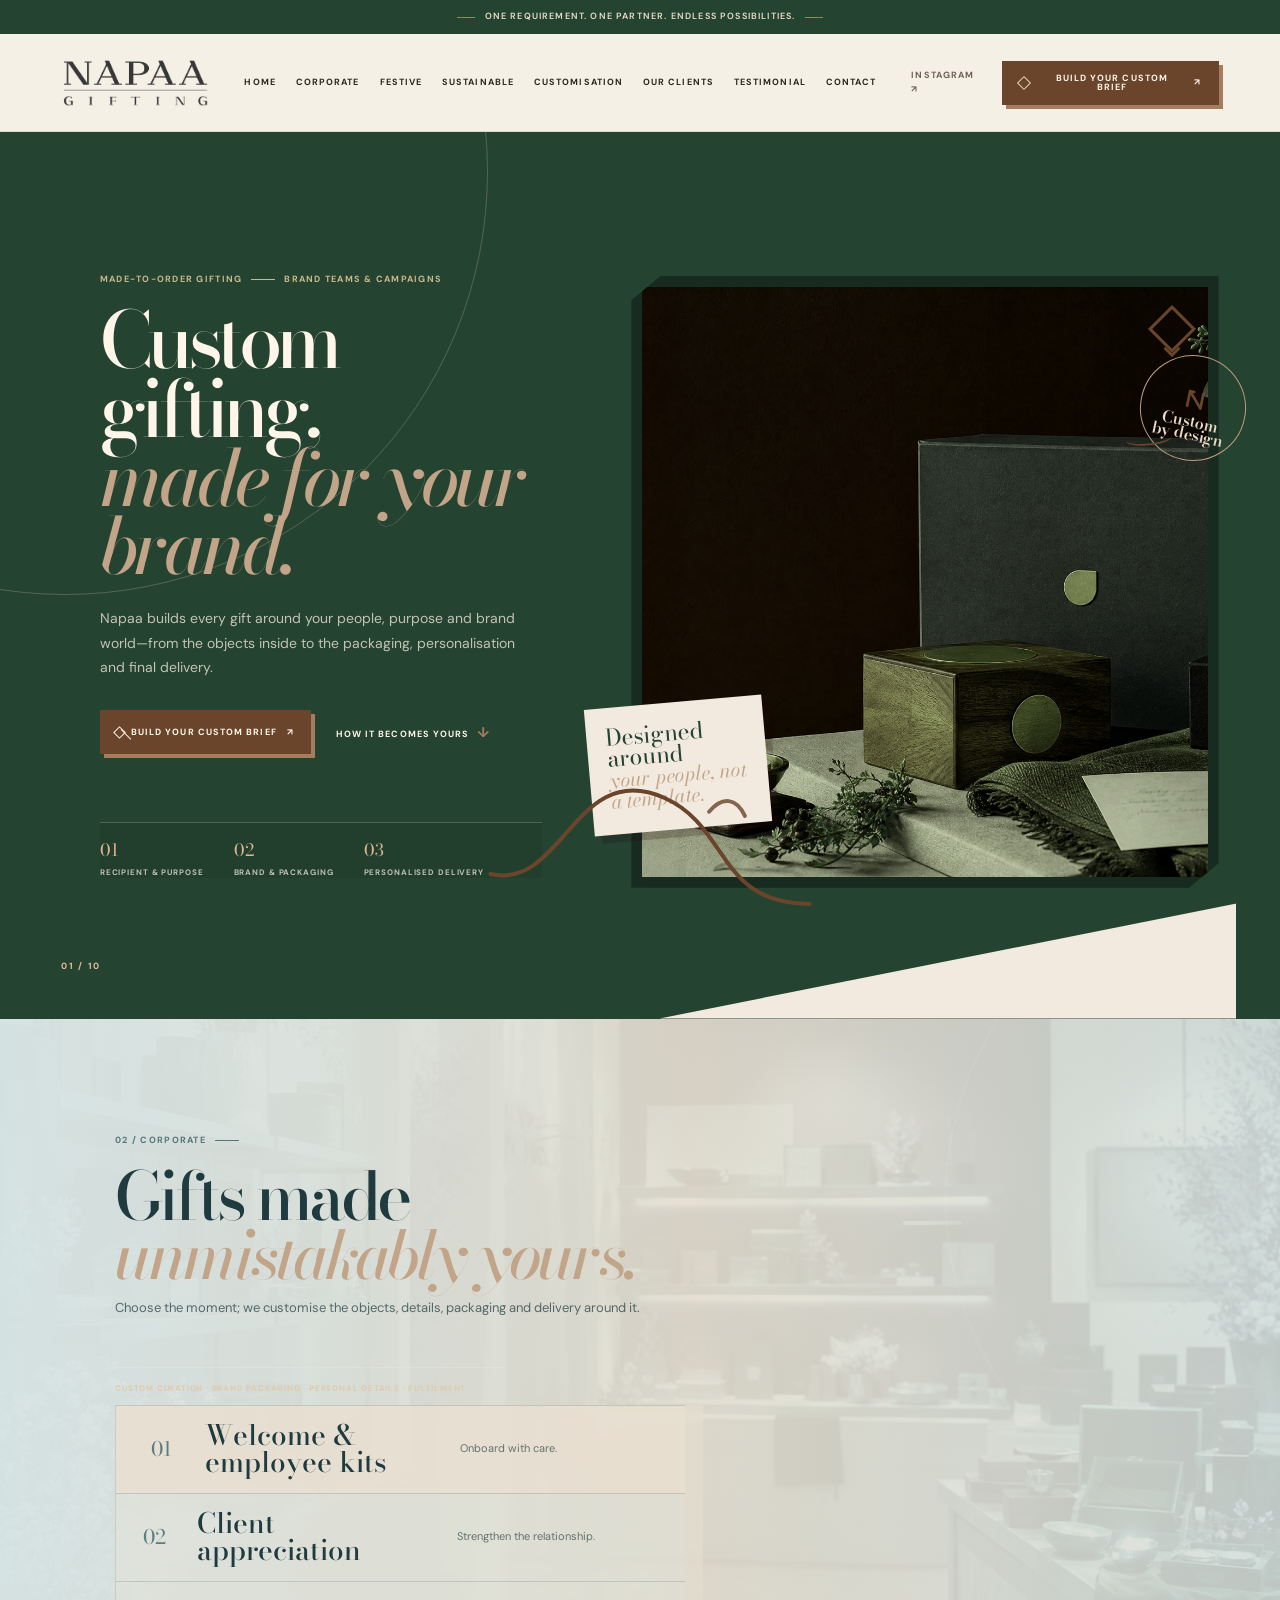
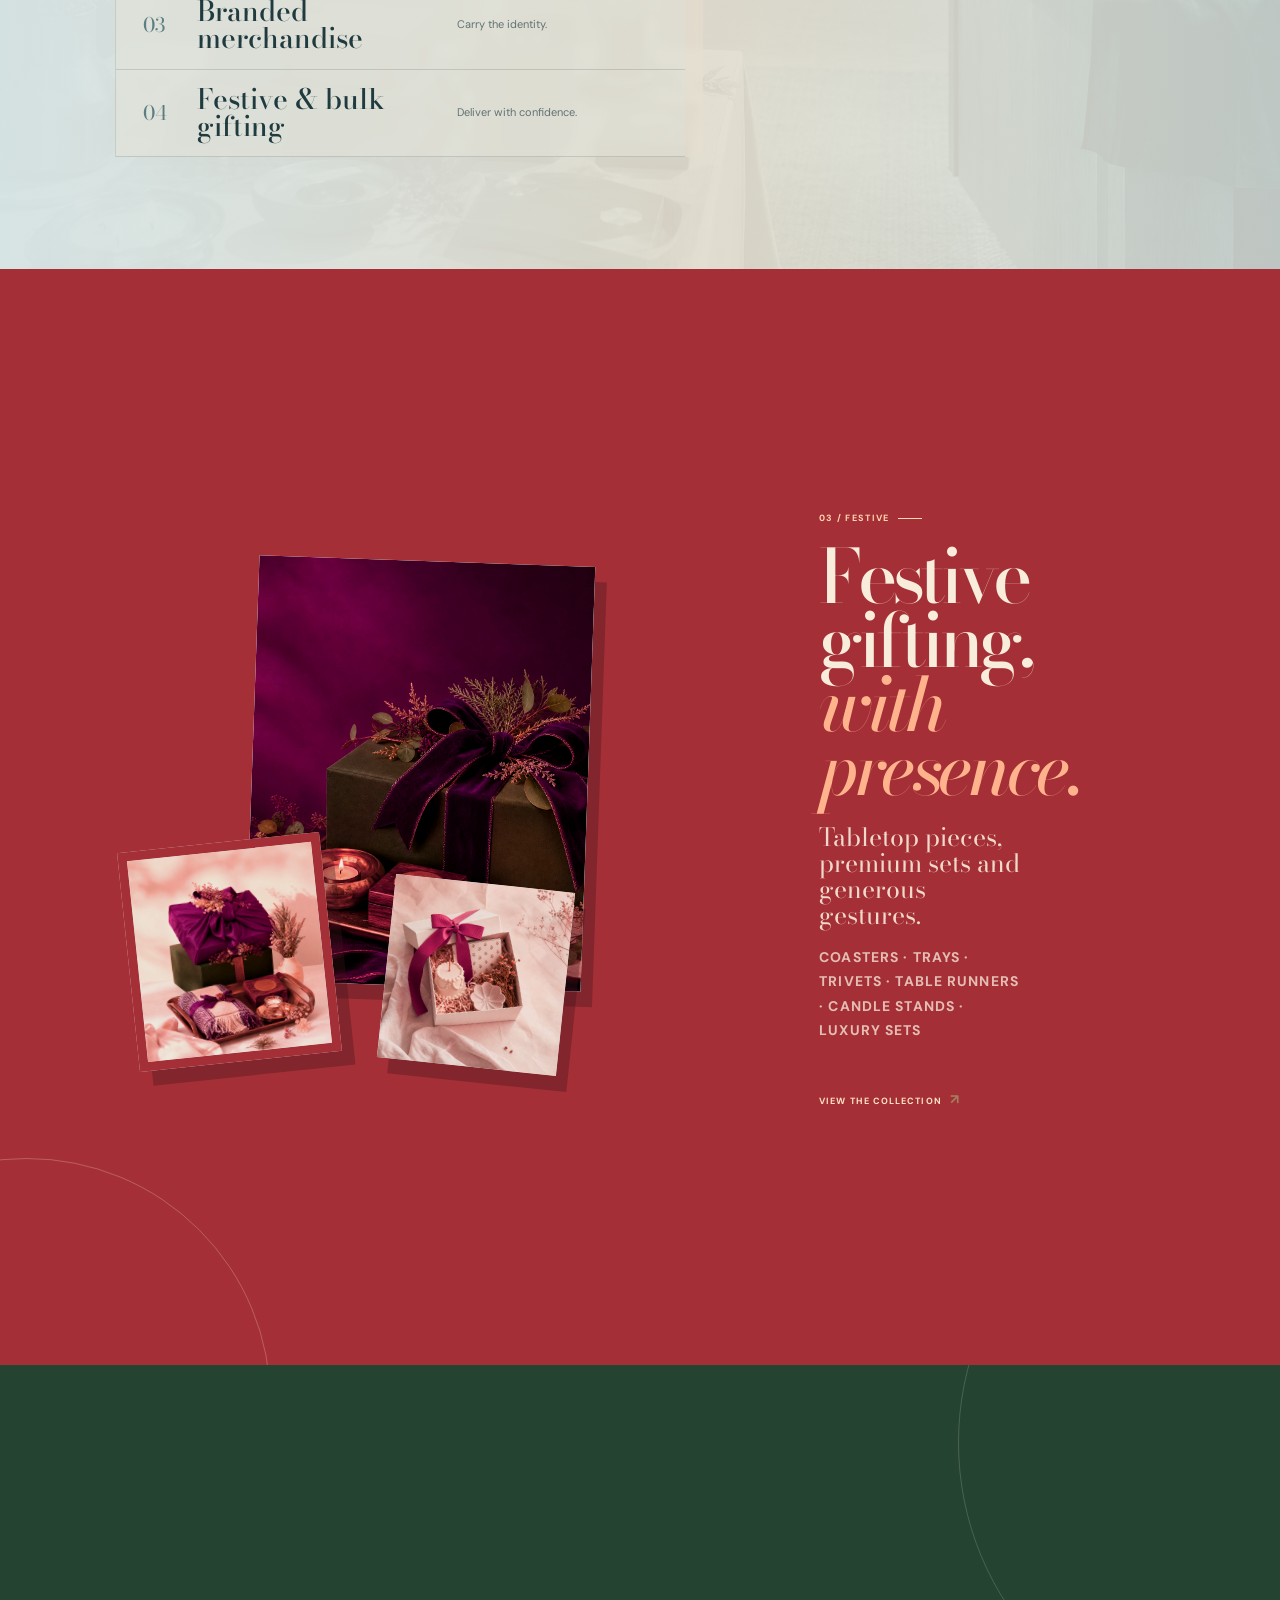
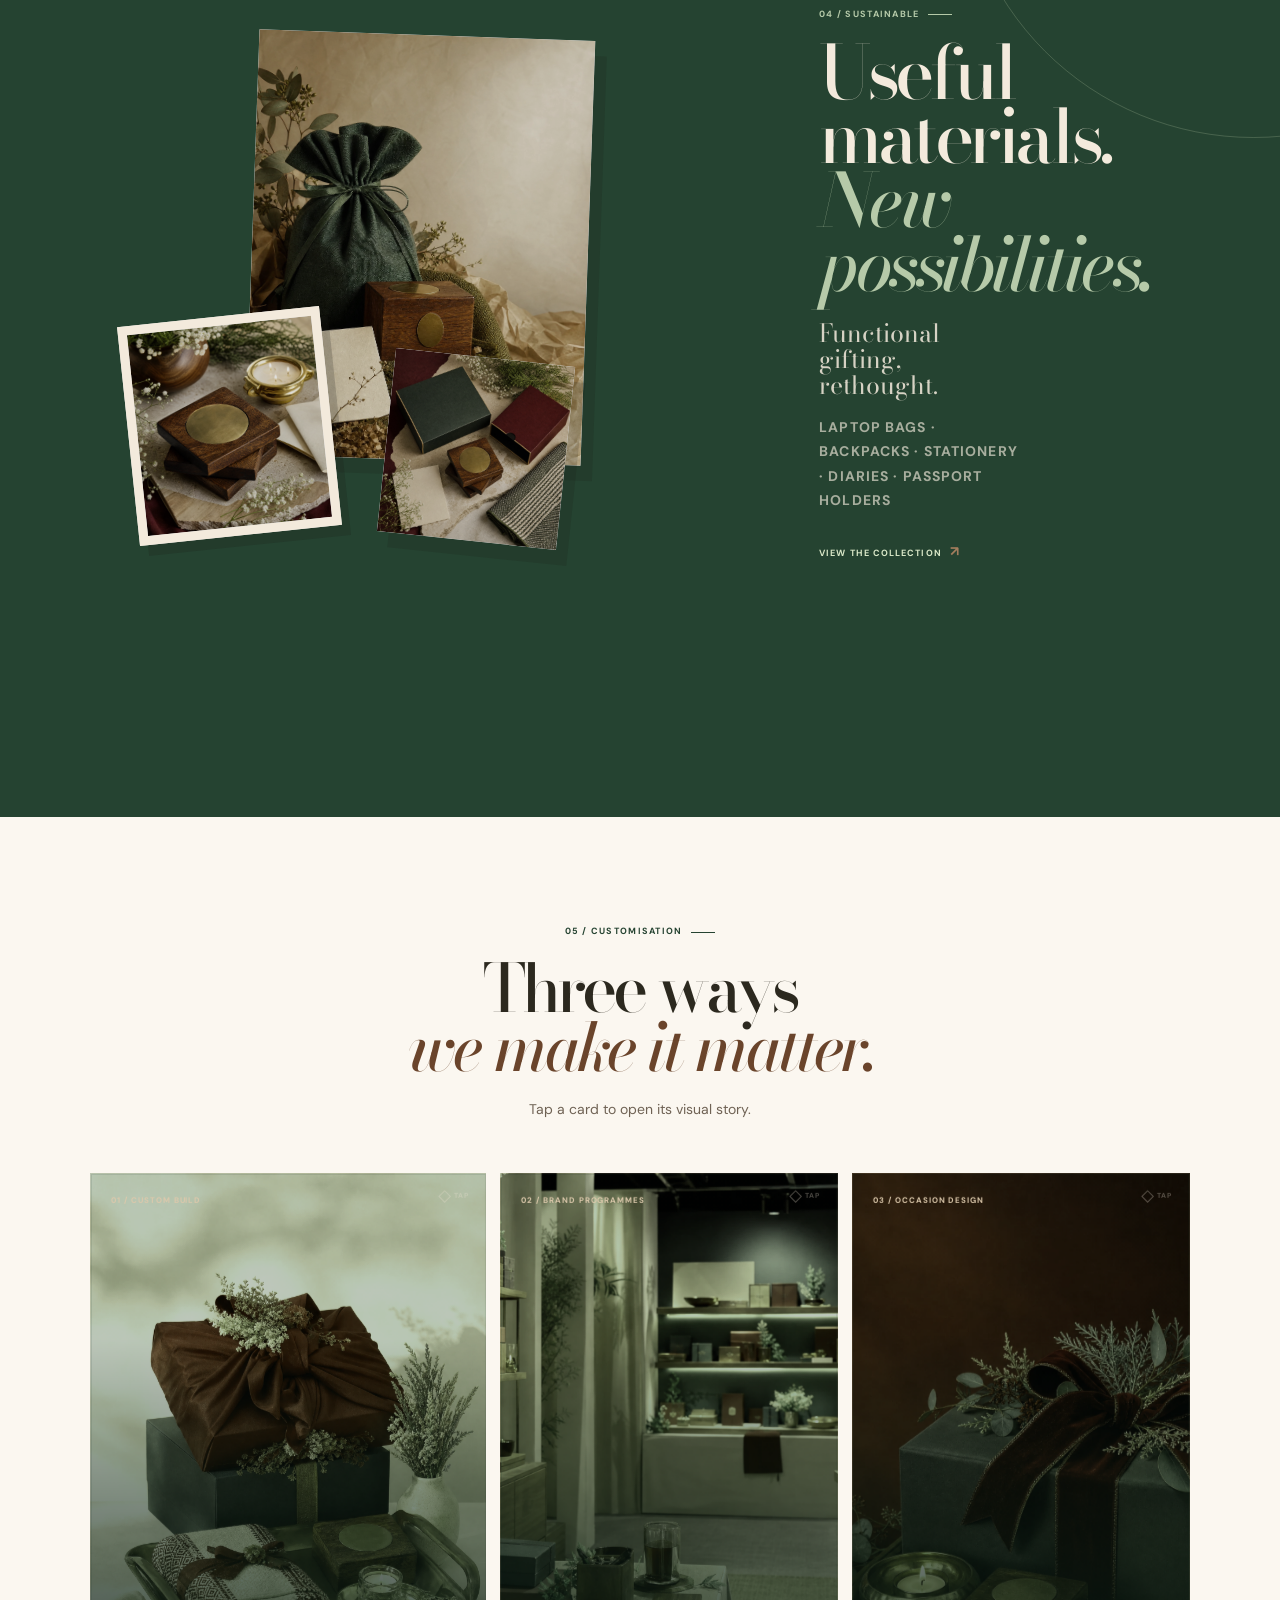
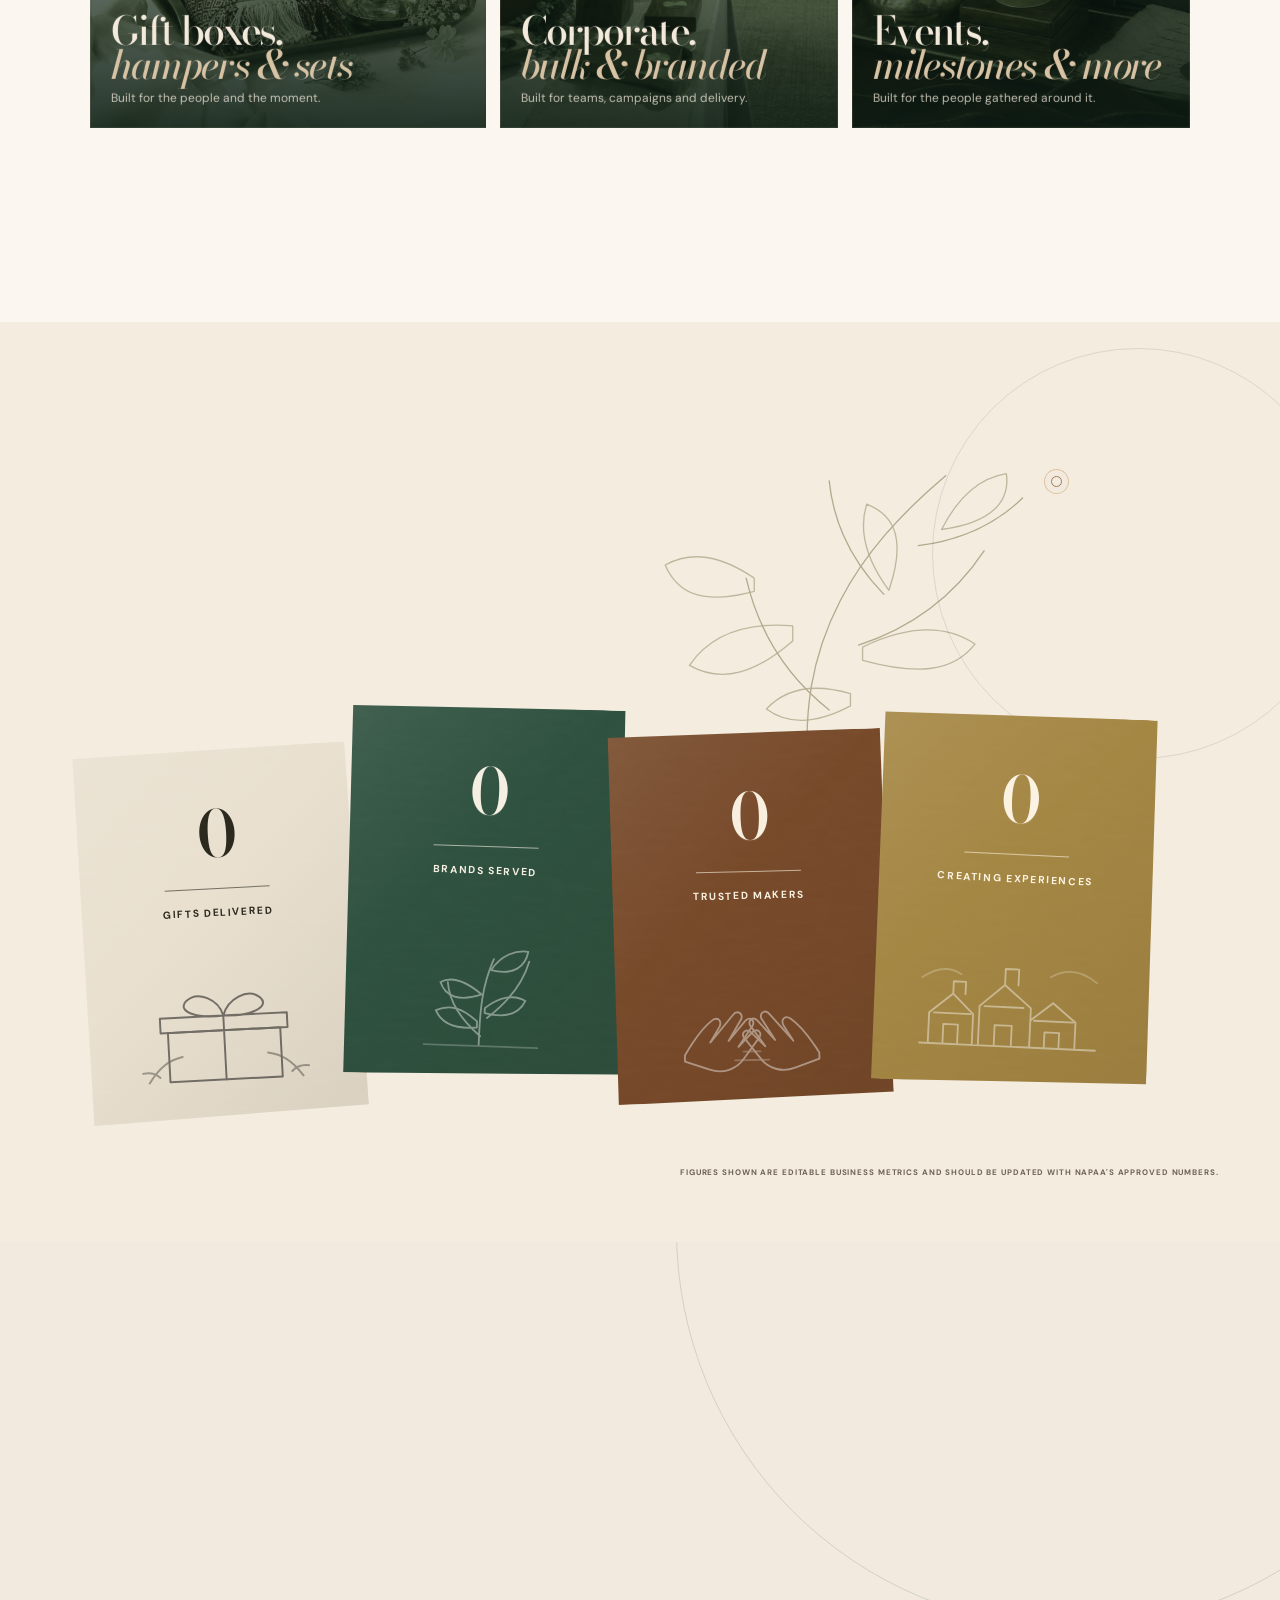
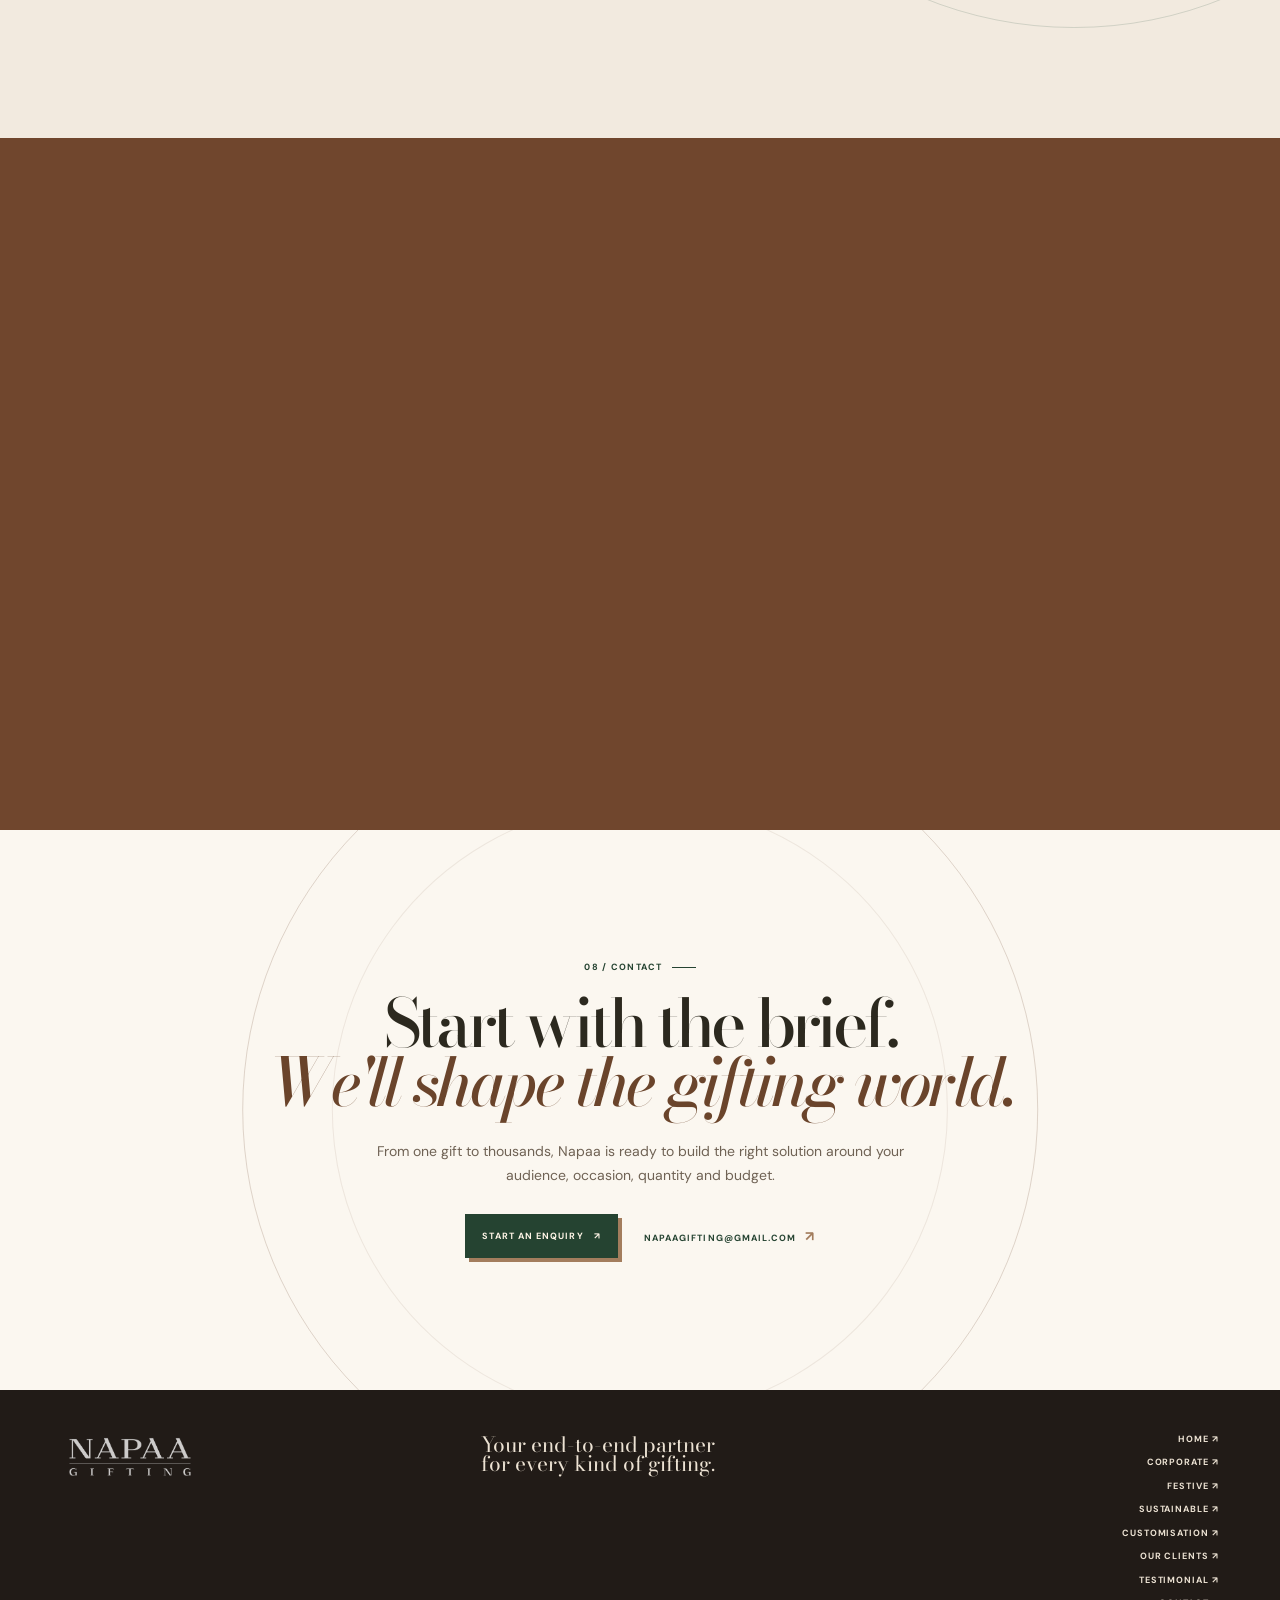
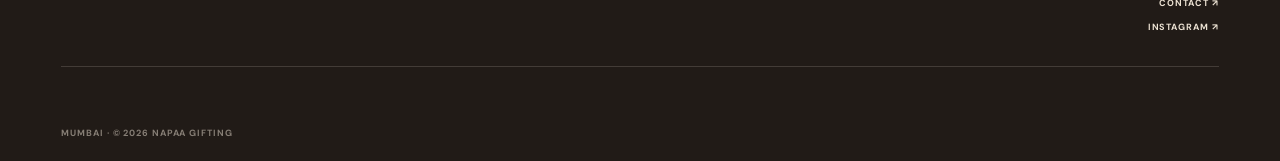
==== commit 7d5f579f: "Refactor CSS for testimonial and trusted-by sections; enhance responsiveness and animations. Update " ====
--- a/index.html
+++ b/index.html
@@ -510,7 +510,7 @@
         </div>
         <p class="impact-section__note">
           Figures shown are editable business metrics and should be updated with
-          Napaa’s approved numbers.
+          NAPAA's approved numbers.
         </p>
       </section>
       <section
@@ -735,7 +735,7 @@
       >
         <p class="eyebrow eyebrow--center">08 / Contact <b></b></p>
         <h2 id="contact-title">
-          Start with the brief.<br /><em>We’ll shape the gifting world.</em>
+          Start with the brief.<br /><em>We'll shape the gifting world.</em>
         </h2>
         <p>
           From one gift to thousands, Napaa is ready to build the right solution
--- a/css/style.css
+++ b/css/style.css
@@ -1,10 +1,1423 @@
 /* Napaa Corporate Atelier: premium bordeaux, pavilion green, brass and tactile wood. */
-:root { --parchment:#f5f0e7; --paper:#fbf8f0; --bordeaux:#71091d; --bordeaux-deep:#510615; --green:#37442b; --green-dark:#28321f; --ink:#211b17; --tobacco:#614530; --brass:#c99a59; --cream:#f8f1e5; --muted:#71675d; --line:rgba(33,27,23,.17); --ease-out:cubic-bezier(.23,1,.32,1); }
-*{box-sizing:border-box} html{scroll-behavior:smooth} body{margin:0;background:var(--parchment);color:var(--ink);font-family:"DM Sans",sans-serif;font-size:16px;line-height:1.5;overflow-x:hidden} button,input,select,textarea{font:inherit} button{border:0;cursor:pointer} a{color:inherit;text-decoration:none} img{display:block;max-width:100%} .sr-only{position:absolute;width:1px;height:1px;padding:0;margin:-1px;overflow:hidden;clip:rect(0,0,0,0);white-space:nowrap;border:0}.skip-link{position:fixed;z-index:100;top:10px;left:10px;padding:10px 12px;color:#fff;background:var(--bordeaux);transform:translateY(-150%);transition:transform 160ms var(--ease-out)}.skip-link:focus{transform:translateY(0)}
-.topline{height:34px;display:flex;align-items:center;justify-content:center;gap:10px;background:var(--green);color:#e9dfca;font-size:9px;font-weight:600;letter-spacing:.13em;text-align:center;text-transform:uppercase}.topline span{width:18px;height:1px;background:var(--brass)}.site-header{height:84px;padding:0 4.8vw;display:flex;align-items:center;gap:35px;position:sticky;z-index:50;top:0;background:rgba(245,240,231,.93);border-bottom:1px solid transparent;backdrop-filter:blur(14px);transition:border-color 180ms var(--ease-out),box-shadow 180ms var(--ease-out)}.site-header.is-scrolled{border-color:var(--line);box-shadow:0 8px 23px rgba(31,23,12,.06)}.brand{display:flex;gap:9px;align-items:center;flex-shrink:0}.brand img{width:28px;height:28px;filter:hue-rotate(330deg) saturate(1.8) brightness(.7)}.brand>span,.footer__brand>span{display:grid;font-family:"Bodoni Moda",serif;font-size:26px;font-weight:700;letter-spacing:.08em;line-height:.64}.brand small,.footer__brand small{margin-left:2px;font-family:"DM Sans",sans-serif;font-size:8px;font-weight:700;letter-spacing:.5em;line-height:1.5}.desktop-nav{display:flex;gap:27px;margin-left:auto}.desktop-nav a,.header-insta,.quiet-link{font-size:9px;font-weight:700;letter-spacing:.12em;text-transform:uppercase}.desktop-nav a{position:relative}.desktop-nav a:after{content:"";position:absolute;right:0;bottom:-6px;left:0;height:1px;background:var(--bordeaux);transform:scaleX(0);transform-origin:right;transition:transform 200ms var(--ease-out)}.desktop-nav a:hover:after{transform:scaleX(1);transform-origin:left}.header-actions{display:flex;align-items:center;gap:18px}.header-insta{color:var(--muted)}.button{min-height:44px;display:inline-flex;align-items:center;justify-content:center;gap:10px;padding:12px 17px;font-size:9px;font-weight:700;letter-spacing:.12em;line-height:1;text-transform:uppercase;transition:transform 160ms var(--ease-out),background-color 180ms var(--ease-out),box-shadow 180ms var(--ease-out)}.button:active{transform:scale(.97)}.button--bordeaux{color:#fff5e7;background:var(--bordeaux);box-shadow:4px 4px 0 var(--brass)}.button--bordeaux:hover{background:var(--bordeaux-deep);box-shadow:2px 2px 0 var(--brass);transform:translate(2px,2px)}.button--brass{color:var(--ink);background:var(--brass);box-shadow:4px 4px 0 #e5dbc9}.button--brass:hover{background:#d4ac71;box-shadow:2px 2px 0 #e5dbc9;transform:translate(2px,2px)}.button--full{width:100%}.menu-toggle{display:none;width:35px;height:35px;padding:8px 5px;background:transparent}.menu-toggle i{display:block;width:25px;height:1.5px;background:var(--ink);transition:transform 180ms var(--ease-out)}.menu-toggle i+ i{margin-top:7px}.menu-toggle.is-open i:first-of-type{transform:translateY(4px) rotate(45deg)}.menu-toggle.is-open i:last-of-type{transform:translateY(-4px) rotate(-45deg)}.mobile-menu{display:none}
-.hero{min-height:calc(100vh - 118px);padding:8vw 4.8vw 7vw;display:grid;grid-template-columns:.9fr 1.1fr;gap:7vw;position:relative;background:var(--bordeaux);color:#fff5e8;overflow:hidden}.hero:before{content:"";position:absolute;top:-30vw;left:-28vw;width:66vw;height:66vw;border:1px solid rgba(243,225,194,.22);border-radius:50%}.hero:after{content:"";position:absolute;right:3.4vw;bottom:0;width:49%;height:9vw;background:var(--parchment);clip-path:polygon(8% 100%,100% 0,100% 100%)}.hero__copy{max-width:580px;align-self:center;padding:3vw 0 4vw 3vw;position:relative;z-index:1}.eyebrow{display:flex;align-items:center;gap:9px;margin:0 0 20px;color:#c9b98d;font-size:9px;font-weight:700;letter-spacing:.14em;text-transform:uppercase}.eyebrow b{width:24px;height:1px;background:currentColor}h1,h2,h3,p{margin-top:0}h1,h2,h3{font-family:"Bodoni Moda",serif;font-weight:500}h1{max-width:690px;margin-bottom:25px;font-size:clamp(56px,6.1vw,103px);line-height:.88;letter-spacing:-.065em}h1 em,h2 em{color:#deb58f;font-weight:500}.hero__intro{max-width:440px;margin-bottom:30px;color:rgba(255,245,232,.72);font-size:14px;line-height:1.75}.hero__actions{display:flex;align-items:center;flex-wrap:wrap;gap:25px}.quiet-link{padding:12px 0;position:relative}.quiet-link:after{content:"";position:absolute;right:0;bottom:5px;left:0;height:1px;background:currentColor;transform:scaleX(0);transform-origin:right;transition:transform 190ms var(--ease-out)}.quiet-link:hover:after{transform:scaleX(1);transform-origin:left}.quiet-link span{margin-left:5px;color:var(--brass);font-size:14px}.hero__details{display:flex;gap:30px;margin-top:67px;padding-top:19px;border-top:1px solid rgba(255,245,232,.2)}.hero__details span{color:#deb58f;font-family:"Bodoni Moda",serif;font-size:17px;line-height:1}.hero__details b{display:block;margin-top:8px;color:rgba(255,245,232,.7);font-family:"DM Sans",sans-serif;font-size:8px;font-weight:700;letter-spacing:.11em;line-height:1.4;text-transform:uppercase}.hero__visual{align-self:center;position:relative;z-index:1}.hero__frame{width:min(100%,660px);margin-left:auto;padding:11px;position:relative;background:#d9b98c;box-shadow:16px 18px 0 rgba(34,6,11,.2);clip-path:polygon(5% 0,100% 0,100% 96%,95% 100%,0 100%,0 4%)}.hero__frame img{width:100%;min-height:590px;object-fit:cover;filter:saturate(.88) contrast(1.03)}.hero__card{width:178px;padding:20px 19px 23px;position:absolute;z-index:2;bottom:59px;left:-42px;background:var(--parchment);box-shadow:7px 8px 0 rgba(35,7,12,.21);color:var(--bordeaux);font-family:"Bodoni Moda",serif;font-size:23px;line-height:.91;transform:rotate(-5deg)}.hero__card em{font-size:20px}.hero__seal{width:95px;height:95px;padding-top:27px;position:absolute;z-index:3;right:-27px;top:13%;border:1px solid #e2bf97;border-radius:50%;color:#ead9bc;font-family:"Bodoni Moda",serif;font-size:16px;font-weight:600;line-height:.8;text-align:center;transform:rotate(12deg)}.hero__index{position:absolute;bottom:45px;left:4.8vw;color:#e0bd98;font-size:9px;font-weight:700;letter-spacing:.18em}.statement{padding:80px 14vw 74px;background:var(--parchment);text-align:center}.statement p{max-width:1000px;margin:0 auto;font-family:"Bodoni Moda",serif;font-size:clamp(32px,4vw,63px);line-height:.98;letter-spacing:-.05em}.statement em{color:var(--bordeaux)}
-.solutions{padding:8.5vw 7vw 10vw;background:var(--paper)}.solutions__intro{max-width:700px;margin:0 auto 6vw;text-align:center}.eyebrow--green{color:var(--green);justify-content:center}.solutions h2,.process h2,.campaigns h2,.occasion h2,.closing h2{margin-bottom:22px;font-size:clamp(47px,5.2vw,83px);line-height:.88;letter-spacing:-.058em}.solutions h2 em,.process h2 em{color:var(--bordeaux)}.solutions__intro>p:not(.eyebrow){max-width:490px;margin:0 auto;color:var(--muted);font-size:14px;line-height:1.7}.solutions__grid{display:grid;grid-template-columns:1.1fr .9fr .9fr;gap:18px;align-items:stretch}.solution-card{min-height:470px;padding:28px;position:relative;overflow:hidden}.solution-card>span{font-family:"Bodoni Moda",serif;font-size:18px;font-weight:600}.solution-card h3{margin:0 0 16px;font-size:clamp(34px,3.1vw,49px);line-height:.86;letter-spacing:-.045em}.solution-card p{margin:0;max-width:260px;font-size:12px;line-height:1.6}.solution-card i{position:absolute;right:25px;bottom:24px;width:29px;height:29px;display:grid;place-items:center;border:1px solid currentColor;border-radius:50%;font-style:normal}.solution-card--image{padding:0;background:#d7c5aa;clip-path:polygon(0 0,100% 3%,96% 100%,3% 97%)}.solution-card--image img{width:100%;height:100%;object-fit:cover;transition:transform 450ms var(--ease-out)}.solution-card--image:hover img{transform:scale(1.04)}.solution-card--image div{padding:22px;position:absolute;right:0;bottom:0;left:0;background:linear-gradient(0deg,rgba(24,12,4,.81),rgba(24,12,4,0))}.solution-card--image div>*{color:#fff6e9}.solution-card--image span{font-family:"DM Sans",sans-serif;font-size:9px;font-weight:700;letter-spacing:.12em}.solution-card--image h3{margin-top:9px}.solution-card--ink{color:#f6eedf;background:var(--green);clip-path:polygon(3% 0,100% 0,97% 96%,0 100%)}.solution-card--ink h3{margin-top:45px}.solution-card--ink em{color:#d7ad7b}.solution-card--ink p{color:rgba(246,238,223,.69)}.solution-card--wood{color:#f8efdf;background:var(--tobacco);clip-path:polygon(0 4%,97% 0,100% 100%,2% 96%)}.solution-card--wood h3{margin-top:45px}.solution-card--wood p{color:rgba(248,239,223,.7)}
-.campaigns{min-height:890px;padding:9vw 9vw 8vw;position:relative;color:#fbf2e2;background:var(--bordeaux);overflow:hidden}.campaigns:before{content:"";width:52vw;height:52vw;position:absolute;right:-26vw;top:-12vw;border:1px solid rgba(255,235,202,.15);border-radius:50%}.campaigns__header{position:relative;z-index:1}.eyebrow--light{color:#dfc590}.campaigns h2{max-width:850px;margin-bottom:75px}.campaigns h2 em{color:#dfc590}.campaigns__list{width:62%;position:relative;z-index:1}.campaigns__list article{min-height:75px;padding:17px 0;display:grid;grid-template-columns:38px 1fr 1.1fr;gap:15px;border-top:1px solid rgba(255,242,222,.2);align-items:center}.campaigns__list article:last-child{border-bottom:1px solid rgba(255,242,222,.2)}.campaigns__list span{color:#dfc590;font-family:"Bodoni Moda",serif;font-size:18px}.campaigns__list h3{margin:0;font-size:26px;line-height:.95}.campaigns__list p{margin:0;color:rgba(251,242,226,.68);font-size:11px;line-height:1.5}.campaigns__visual{width:32%;position:absolute;right:8vw;bottom:8vw;z-index:1}.campaigns__visual img{width:100%;aspect-ratio:.92;object-fit:cover;box-shadow:10px 12px 0 rgba(30,2,8,.29);clip-path:polygon(5% 0,100% 3%,97% 100%,0 95%)}.campaigns__visual p{width:190px;margin:17px auto 0;color:#dfc590;font-family:"Bodoni Moda",serif;font-size:19px;font-style:italic;line-height:.9;text-align:center}.process{padding:10vw 9vw;display:grid;grid-template-columns:.8fr 1.2fr;gap:11vw;background:var(--parchment);align-items:center}.process__visual{min-height:550px;position:relative}.process__visual:before{content:"";position:absolute;inset:20px -24px -20px 20px;background:var(--green);clip-path:polygon(0 5%,100% 0,96% 100%,3% 96%)}.process__visual img{width:90%;height:510px;position:relative;object-fit:cover;box-shadow:14px 18px 0 rgba(33,27,23,.16);clip-path:polygon(0 0,100% 4%,95% 100%,3% 96%)}.process__note{width:154px;padding:18px 15px;position:absolute;right:-13px;bottom:25px;background:#f8f2e6;color:var(--bordeaux);box-shadow:8px 10px 0 rgba(33,27,23,.12);font-family:"Bodoni Moda",serif;font-size:22px;font-style:italic;line-height:.86;transform:rotate(-7deg)}.process__content{max-width:600px}.process__content .eyebrow{justify-content:flex-start}.process h2{margin-bottom:44px}.process ol{margin:0;padding:0;list-style:none}.process li{padding:18px 0 19px;display:grid;grid-template-columns:42px 1fr;gap:18px;border-top:1px solid var(--line)}.process li:last-child{border-bottom:1px solid var(--line)}.process li>span{color:var(--bordeaux);font-family:"Bodoni Moda",serif;font-size:18px;font-weight:600}.process li h3{margin:0 0 5px;font-size:26px;line-height:1}.process li p{margin:0;color:var(--muted);font-size:12px;line-height:1.55}
-.occasion{min-height:600px;display:grid;grid-template-columns:1fr .78fr;background:var(--green);color:#fbf1e2;overflow:hidden}.occasion__content{padding:9vw 9vw 8vw 13vw}.occasion h2{margin-bottom:22px}.occasion h2 em{color:#d7ad7b}.occasion__content>p:not(.eyebrow){max-width:410px;color:rgba(251,241,226,.7);font-size:13px;line-height:1.7}.quiet-link--light{margin-top:18px;color:#fbf1e2;background:transparent}.occasion__detail{padding:10vw 8vw 8vw;position:relative;background:var(--tobacco)}.occasion__detail:before{content:"";position:absolute;top:-15vw;right:-15vw;width:42vw;height:42vw;border:1px solid rgba(247,235,214,.2);border-radius:50%}.occasion__detail div{position:relative;z-index:1;display:grid;gap:10px}.occasion__detail div span{padding:10px 0;border-bottom:1px solid rgba(247,235,214,.25);color:#e5cda7;font-size:9px;font-weight:700;letter-spacing:.12em;text-transform:uppercase}.occasion__detail p{position:absolute;z-index:1;right:9vw;bottom:7vw;margin:0;color:#f7eddf;font-family:"Bodoni Moda",serif;font-size:clamp(28px,3vw,45px);font-style:italic;line-height:.9;text-align:right}.closing{min-height:550px;padding:10vw 24px;position:relative;display:flex;align-items:center;justify-content:center;flex-direction:column;overflow:hidden;background:var(--paper);text-align:center}.closing:before{content:"";width:62vw;height:62vw;position:absolute;border:1px solid rgba(113,9,29,.16);border-radius:50%;top:50%;left:50%;transform:translate(-50%,-50%)}.closing:after{content:"";width:48vw;height:48vw;position:absolute;border:1px dashed rgba(113,9,29,.17);border-radius:50%;top:50%;left:50%;transform:translate(-50%,-50%) rotate(15deg)}.closing__mark{position:absolute;z-index:1;top:10%;left:10%;width:48px}.closing__mark img{width:100%;filter:hue-rotate(330deg) saturate(1.8) brightness(.7)}.eyebrow--center{z-index:1;color:var(--green)}.closing h2{z-index:1;margin-bottom:29px}.closing h2 em{color:var(--bordeaux)}.closing .button{z-index:1}.site-footer{min-height:250px;padding:43px 4.8vw 22px;display:grid;grid-template-columns:1.1fr 1fr 1fr;gap:30px;background:#211b17;color:#ece2d3}.footer__brand{display:flex;gap:10px;align-items:flex-start}.footer__brand img{width:36px;filter:brightness(0) invert(1)}.footer__brand>span{font-size:27px}.site-footer>p{margin:2px 0;font-family:"Bodoni Moda",serif;font-size:21px;line-height:.92}.footer__links{display:grid;justify-content:end;gap:10px;text-align:right}.footer__links a{font-size:9px;font-weight:700;letter-spacing:.1em;text-transform:uppercase}.footer__links a:hover{color:#d4ac71}.footer__legal{grid-column:1/-1;align-self:end;padding-top:62px;border-top:1px solid rgba(236,226,211,.17);color:rgba(236,226,211,.5);font-family:"DM Sans",sans-serif!important;font-size:9px!important;font-weight:700;letter-spacing:.1em;text-transform:uppercase}.brief-dialog{width:min(100% - 32px,900px);padding:0;border:0;background:transparent;color:var(--ink)}.brief-dialog::backdrop{background:rgba(20,8,4,.68);backdrop-filter:blur(3px)}.brief-dialog__inner{min-height:545px;padding:63px 9%;display:grid;grid-template-columns:.82fr 1.18fr;gap:7vw;position:relative;background:var(--parchment);box-shadow:0 32px 100px rgba(0,0,0,.34);clip-path:polygon(0 2%,100% 0,100% 98%,0 100%)}.brief-dialog__inner:after{content:"";width:350px;height:350px;position:absolute;right:-160px;bottom:-180px;border:1px solid rgba(55,68,43,.23);border-radius:50%}.dialog-close{width:36px;height:36px;position:absolute;z-index:2;top:17px;right:19px;background:transparent;color:var(--ink);font-size:32px;font-weight:300;line-height:1;transition:transform 180ms var(--ease-out)}.dialog-close:hover{transform:rotate(90deg)}.brief-dialog__copy,.brief-dialog form{position:relative;z-index:1}.brief-dialog h2{margin:0 0 15px;font-family:"Bodoni Moda",serif;font-size:clamp(48px,5.1vw,70px);font-weight:500;line-height:.84;letter-spacing:-.055em}.brief-dialog h2 em{color:var(--bordeaux)}.brief-dialog__copy>p:not(.eyebrow){max-width:240px;margin:0;color:var(--muted);font-size:13px;line-height:1.6}.brief-dialog form{padding-top:4px;display:grid;align-content:start;gap:6px}.brief-dialog label{margin-top:8px;color:var(--muted);font-size:9px;font-weight:700;letter-spacing:.1em;text-transform:uppercase}.brief-dialog input,.brief-dialog select,.brief-dialog textarea{width:100%;padding:10px 0;border:0;border-bottom:1px solid var(--line);border-radius:0;outline:0;background:transparent;color:var(--ink);font-size:14px}.brief-dialog textarea{resize:vertical}.brief-dialog input:focus,.brief-dialog select:focus,.brief-dialog textarea:focus{border-color:var(--bordeaux)}.brief-dialog .button{margin-top:17px}.form-feedback{min-height:18px;margin:9px 0 0;color:var(--green);font-size:11px}[data-reveal]{opacity:0;transform:translateY(18px);transition:opacity 650ms var(--ease-out),transform 650ms var(--ease-out)}[data-reveal].is-visible{opacity:1;transform:translateY(0)}@media(prefers-reduced-motion:reduce){*,*:before,*:after{scroll-behavior:auto!important;transition-duration:.01ms!important;animation-duration:.01ms!important}[data-reveal]{opacity:1;transform:none}}
-@media(max-width:980px){.site-header{height:75px;padding:0 24px}.desktop-nav,.header-insta,.header-actions>.button{display:none}.header-actions{margin-left:auto}.menu-toggle{display:block}.mobile-menu{padding:24px;position:fixed;z-index:45;top:109px;right:0;left:0;display:grid;gap:24px;background:var(--parchment);border-bottom:1px solid var(--line);box-shadow:0 16px 25px rgba(31,20,10,.08);transform:translateY(-120%);opacity:0;pointer-events:none;transition:transform 260ms var(--ease-out),opacity 230ms var(--ease-out)}.mobile-menu.is-open{transform:translateY(0);opacity:1;pointer-events:auto}.mobile-menu nav{display:grid;gap:16px}.mobile-menu nav a{font-family:"Bodoni Moda",serif;font-size:32px;font-weight:500;line-height:.85}.mobile-menu>a{color:var(--green);font-size:9px;font-weight:700;letter-spacing:.12em;text-transform:uppercase}.hero{min-height:auto;padding:75px 8vw 110px;grid-template-columns:1fr;gap:45px}.hero__copy{padding:0}.hero__visual{width:min(82vw,620px);margin-left:auto}.hero__frame img{min-height:490px}.hero__index{bottom:35px}.solutions{padding:90px 7vw}.solutions__grid{grid-template-columns:1fr 1fr}.solution-card--image{grid-row:span 2}.solution-card{min-height:360px}.campaigns{min-height:970px;padding:100px 8vw}.campaigns__list{width:100%}.campaigns__visual{width:34%;right:8vw;bottom:90px}.process{padding:100px 8vw;grid-template-columns:1fr;gap:60px}.process__visual{max-width:510px}.occasion{grid-template-columns:1fr}.occasion__content{padding:100px 11vw}.occasion__detail{min-height:280px;padding:70px 11vw}.occasion__detail p{right:11vw;bottom:45px}.site-footer{grid-template-columns:1fr 1fr}.footer__links{justify-content:start;text-align:left;grid-column:1/-1}.brief-dialog__inner{grid-template-columns:1fr;gap:34px}}
-@media(max-width:560px){.topline{height:37px;padding:7px 16px;font-size:8px}.site-header{padding:0 20px}.brand img{width:24px;height:24px}.brand>span{font-size:23px}.brand small{font-size:7px}.mobile-menu{top:112px}.hero{padding:55px 24px 95px}.hero__copy h1{font-size:clamp(53px,16.5vw,73px)}.hero__intro{font-size:13px}.hero__details{gap:13px;margin-top:45px}.hero__details span{font-size:15px}.hero__details b{font-size:7px}.hero__visual{width:calc(100% - 12px)}.hero__frame img{min-height:400px}.hero__card{width:140px;padding:15px 14px 18px;bottom:42px;left:-14px;font-size:18px}.hero__card em{font-size:16px}.hero__seal{width:77px;height:77px;padding-top:22px;right:-20px;font-size:13px}.hero__index{font-size:8px}.statement{padding:70px 25px}.statement p{font-size:38px}.solutions{padding:78px 24px}.solutions__intro{margin-bottom:45px}.solutions h2,.process h2,.campaigns h2,.occasion h2,.closing h2{font-size:clamp(46px,13.5vw,65px)}.solutions__grid{grid-template-columns:1fr;gap:14px}.solution-card--image{min-height:430px;grid-row:auto}.solution-card{min-height:280px}.solution-card--ink h3,.solution-card--wood h3{margin-top:28px}.campaigns{min-height:auto;padding:80px 24px}.campaigns h2{margin-bottom:40px}.campaigns__list article{grid-template-columns:28px 1fr;gap:8px;padding:17px 0}.campaigns__list p{grid-column:2}.campaigns__visual{width:75%;position:relative;right:auto;bottom:auto;margin:55px 0 0 auto}.process{padding:78px 24px}.process__visual{min-height:420px}.process__visual img{height:385px}.process__note{right:0;bottom:9px;width:132px;font-size:19px}.occasion__content{padding:80px 24px}.occasion__detail{min-height:280px;padding:56px 24px}.occasion__detail p{right:24px;bottom:40px;font-size:33px}.closing{min-height:510px;padding:90px 24px}.closing:before{width:92vw;height:92vw}.closing:after{width:72vw;height:72vw}.closing__mark{top:7%;left:8%;width:41px}.site-footer{padding:39px 24px 19px;grid-template-columns:1fr;gap:22px}.footer__links{grid-column:auto}.footer__legal{grid-column:auto;padding-top:36px}.brief-dialog__inner{padding:56px 26px 38px}.brief-dialog h2{font-size:56px}}
+:root {
+  --parchment: #f5f0e7;
+  --paper: #fbf8f0;
+  --bordeaux: #71091d;
+  --bordeaux-deep: #510615;
+  --green: #37442b;
+  --green-dark: #28321f;
+  --ink: #211b17;
+  --tobacco: #614530;
+  --brass: #c99a59;
+  --cream: #f8f1e5;
+  --muted: #71675d;
+  --line: rgba(33, 27, 23, 0.17);
+  --ease-out: cubic-bezier(0.23, 1, 0.32, 1);
+}
+* {
+  box-sizing: border-box;
+}
+html {
+  scroll-behavior: smooth;
+}
+body {
+  margin: 0;
+  background: var(--parchment);
+  color: var(--ink);
+  font-family: "DM Sans", sans-serif;
+  font-size: 16px;
+  line-height: 1.5;
+  overflow-x: hidden;
+}
+button,
+input,
+select,
+textarea {
+  font: inherit;
+}
+button {
+  border: 0;
+  cursor: pointer;
+}
+a {
+  color: inherit;
+  text-decoration: none;
+}
+img {
+  display: block;
+  max-width: 100%;
+}
+.sr-only {
+  position: absolute;
+  width: 1px;
+  height: 1px;
+  padding: 0;
+  margin: -1px;
+  overflow: hidden;
+  clip: rect(0, 0, 0, 0);
+  white-space: nowrap;
+  border: 0;
+}
+.skip-link {
+  position: fixed;
+  z-index: 100;
+  top: 10px;
+  left: 10px;
+  padding: 10px 12px;
+  color: #fff;
+  background: var(--bordeaux);
+  transform: translateY(-150%);
+  transition: transform 160ms var(--ease-out);
+}
+.skip-link:focus {
+  transform: translateY(0);
+}
+.topline {
+  height: 34px;
+  display: flex;
+  align-items: center;
+  justify-content: center;
+  gap: 10px;
+  background: var(--green);
+  color: #e9dfca;
+  font-size: 9px;
+  font-weight: 600;
+  letter-spacing: 0.13em;
+  text-align: center;
+  text-transform: uppercase;
+}
+.topline span {
+  width: 18px;
+  height: 1px;
+  background: var(--brass);
+}
+.site-header {
+  height: 84px;
+  padding: 0 4.8vw;
+  display: flex;
+  align-items: center;
+  gap: 35px;
+  position: sticky;
+  z-index: 50;
+  top: 0;
+  background: rgba(245, 240, 231, 0.93);
+  border-bottom: 1px solid transparent;
+  backdrop-filter: blur(14px);
+  transition:
+    border-color 180ms var(--ease-out),
+    box-shadow 180ms var(--ease-out);
+}
+.site-header.is-scrolled {
+  border-color: var(--line);
+  box-shadow: 0 8px 23px rgba(31, 23, 12, 0.06);
+}
+.brand {
+  display: flex;
+  gap: 9px;
+  align-items: center;
+  flex-shrink: 0;
+}
+.brand img {
+  width: 28px;
+  height: 28px;
+  filter: hue-rotate(330deg) saturate(1.8) brightness(0.7);
+}
+.brand > span,
+.footer__brand > span {
+  display: grid;
+  font-family: "Bodoni Moda", serif;
+  font-size: 26px;
+  font-weight: 700;
+  letter-spacing: 0.08em;
+  line-height: 0.64;
+}
+.brand small,
+.footer__brand small {
+  margin-left: 2px;
+  font-family: "DM Sans", sans-serif;
+  font-size: 8px;
+  font-weight: 700;
+  letter-spacing: 0.5em;
+  line-height: 1.5;
+}
+.desktop-nav {
+  display: flex;
+  gap: 27px;
+  margin-left: auto;
+}
+.desktop-nav a,
+.header-insta,
+.quiet-link {
+  font-size: 9px;
+  font-weight: 700;
+  letter-spacing: 0.12em;
+  text-transform: uppercase;
+}
+.desktop-nav a {
+  position: relative;
+}
+.desktop-nav a:after {
+  content: "";
+  position: absolute;
+  right: 0;
+  bottom: -6px;
+  left: 0;
+  height: 1px;
+  background: var(--bordeaux);
+  transform: scaleX(0);
+  transform-origin: right;
+  transition: transform 200ms var(--ease-out);
+}
+.desktop-nav a:hover:after {
+  transform: scaleX(1);
+  transform-origin: left;
+}
+.header-actions {
+  display: flex;
+  align-items: center;
+  gap: 18px;
+}
+.header-insta {
+  color: var(--muted);
+}
+.button {
+  min-height: 44px;
+  display: inline-flex;
+  align-items: center;
+  justify-content: center;
+  gap: 10px;
+  padding: 12px 17px;
+  font-size: 9px;
+  font-weight: 700;
+  letter-spacing: 0.12em;
+  line-height: 1;
+  text-transform: uppercase;
+  transition:
+    transform 160ms var(--ease-out),
+    background-color 180ms var(--ease-out),
+    box-shadow 180ms var(--ease-out);
+}
+.button:active {
+  transform: scale(0.97);
+}
+.button--bordeaux {
+  color: #fff5e7;
+  background: var(--bordeaux);
+  box-shadow: 4px 4px 0 var(--brass);
+}
+.button--bordeaux:hover {
+  background: var(--bordeaux-deep);
+  box-shadow: 2px 2px 0 var(--brass);
+  transform: translate(2px, 2px);
+}
+.button--brass {
+  color: var(--ink);
+  background: var(--brass);
+  box-shadow: 4px 4px 0 #e5dbc9;
+}
+.button--brass:hover {
+  background: #d4ac71;
+  box-shadow: 2px 2px 0 #e5dbc9;
+  transform: translate(2px, 2px);
+}
+.button--full {
+  width: 100%;
+}
+.menu-toggle {
+  display: none;
+  width: 35px;
+  height: 35px;
+  padding: 8px 5px;
+  background: transparent;
+}
+.menu-toggle i {
+  display: block;
+  width: 25px;
+  height: 1.5px;
+  background: var(--ink);
+  transition: transform 180ms var(--ease-out);
+}
+.menu-toggle i + i {
+  margin-top: 7px;
+}
+.menu-toggle.is-open i:first-of-type {
+  transform: translateY(4px) rotate(45deg);
+}
+.menu-toggle.is-open i:last-of-type {
+  transform: translateY(-4px) rotate(-45deg);
+}
+.mobile-menu {
+  display: none;
+}
+.hero {
+  min-height: calc(100vh - 118px);
+  padding: 8vw 4.8vw 7vw;
+  display: grid;
+  grid-template-columns: 0.9fr 1.1fr;
+  gap: 7vw;
+  position: relative;
+  background: var(--bordeaux);
+  color: #fff5e8;
+  overflow: hidden;
+}
+.hero:before {
+  content: "";
+  position: absolute;
+  top: -30vw;
+  left: -28vw;
+  width: 66vw;
+  height: 66vw;
+  border: 1px solid rgba(243, 225, 194, 0.22);
+  border-radius: 50%;
+}
+.hero:after {
+  content: "";
+  position: absolute;
+  right: 3.4vw;
+  bottom: 0;
+  width: 49%;
+  height: 9vw;
+  background: var(--parchment);
+  clip-path: polygon(8% 100%, 100% 0, 100% 100%);
+}
+.hero__copy {
+  max-width: 580px;
+  align-self: center;
+  padding: 3vw 0 4vw 3vw;
+  position: relative;
+  z-index: 1;
+}
+.eyebrow {
+  display: flex;
+  align-items: center;
+  gap: 9px;
+  margin: 0 0 20px;
+  color: #c9b98d;
+  font-size: 9px;
+  font-weight: 700;
+  letter-spacing: 0.14em;
+  text-transform: uppercase;
+}
+.eyebrow b {
+  width: 24px;
+  height: 1px;
+  background: currentColor;
+}
+h1,
+h2,
+h3,
+p {
+  margin-top: 0;
+}
+h1,
+h2,
+h3 {
+  font-family: "Bodoni Moda", serif;
+  font-weight: 500;
+}
+h1 {
+  max-width: 690px;
+  margin-bottom: 25px;
+  font-size: clamp(56px, 6.1vw, 103px);
+  line-height: 0.88;
+  letter-spacing: -0.065em;
+}
+h1 em,
+h2 em {
+  color: #deb58f;
+  font-weight: 500;
+}
+.hero__intro {
+  max-width: 440px;
+  margin-bottom: 30px;
+  color: rgba(255, 245, 232, 0.72);
+  font-size: 14px;
+  line-height: 1.75;
+}
+.hero__actions {
+  display: flex;
+  align-items: center;
+  flex-wrap: wrap;
+  gap: 25px;
+}
+.quiet-link {
+  padding: 12px 0;
+  position: relative;
+}
+.quiet-link:after {
+  content: "";
+  position: absolute;
+  right: 0;
+  bottom: 5px;
+  left: 0;
+  height: 1px;
+  background: currentColor;
+  transform: scaleX(0);
+  transform-origin: right;
+  transition: transform 190ms var(--ease-out);
+}
+.quiet-link:hover:after {
+  transform: scaleX(1);
+  transform-origin: left;
+}
+.quiet-link span {
+  margin-left: 5px;
+  color: var(--brass);
+  font-size: 14px;
+}
+.hero__details {
+  display: flex;
+  gap: 30px;
+  margin-top: 67px;
+  padding-top: 19px;
+  border-top: 1px solid rgba(255, 245, 232, 0.2);
+}
+.hero__details span {
+  color: #deb58f;
+  font-family: "Bodoni Moda", serif;
+  font-size: 17px;
+  line-height: 1;
+}
+.hero__details b {
+  display: block;
+  margin-top: 8px;
+  color: rgba(255, 245, 232, 0.7);
+  font-family: "DM Sans", sans-serif;
+  font-size: 8px;
+  font-weight: 700;
+  letter-spacing: 0.11em;
+  line-height: 1.4;
+  text-transform: uppercase;
+}
+.hero__visual {
+  align-self: center;
+  position: relative;
+  z-index: 1;
+}
+.hero__frame {
+  width: min(100%, 660px);
+  margin-left: auto;
+  padding: 11px;
+  position: relative;
+  background: #d9b98c;
+  box-shadow: 16px 18px 0 rgba(34, 6, 11, 0.2);
+  clip-path: polygon(5% 0, 100% 0, 100% 96%, 95% 100%, 0 100%, 0 4%);
+}
+.hero__frame img {
+  width: 100%;
+  min-height: 590px;
+  object-fit: cover;
+  filter: saturate(0.88) contrast(1.03);
+}
+.hero__card {
+  width: 178px;
+  padding: 20px 19px 23px;
+  position: absolute;
+  z-index: 2;
+  bottom: 59px;
+  left: -42px;
+  background: var(--parchment);
+  box-shadow: 7px 8px 0 rgba(35, 7, 12, 0.21);
+  color: var(--bordeaux);
+  font-family: "Bodoni Moda", serif;
+  font-size: 23px;
+  line-height: 0.91;
+  transform: rotate(-5deg);
+}
+.hero__card em {
+  font-size: 20px;
+}
+.hero__seal {
+  width: 95px;
+  height: 95px;
+  padding-top: 27px;
+  position: absolute;
+  z-index: 3;
+  right: -27px;
+  top: 13%;
+  border: 1px solid #e2bf97;
+  border-radius: 50%;
+  color: #ead9bc;
+  font-family: "Bodoni Moda", serif;
+  font-size: 16px;
+  font-weight: 600;
+  line-height: 0.8;
+  text-align: center;
+  transform: rotate(12deg);
+}
+.hero__index {
+  position: absolute;
+  bottom: 45px;
+  left: 4.8vw;
+  color: #e0bd98;
+  font-size: 9px;
+  font-weight: 700;
+  letter-spacing: 0.18em;
+}
+.statement {
+  padding: 80px 14vw 74px;
+  background: var(--parchment);
+  text-align: center;
+}
+.statement p {
+  max-width: 1000px;
+  margin: 0 auto;
+  font-family: "Bodoni Moda", serif;
+  font-size: clamp(32px, 4vw, 63px);
+  line-height: 0.98;
+  letter-spacing: -0.05em;
+}
+.statement em {
+  color: var(--bordeaux);
+}
+.solutions {
+  padding: 8.5vw 7vw 10vw;
+  background: var(--paper);
+}
+.solutions__intro {
+  max-width: 700px;
+  margin: 0 auto 6vw;
+  text-align: center;
+}
+.eyebrow--green {
+  color: var(--green);
+  justify-content: center;
+}
+.solutions h2,
+.process h2,
+.campaigns h2,
+.occasion h2,
+.closing h2 {
+  margin-bottom: 22px;
+  font-size: clamp(47px, 5.2vw, 83px);
+  line-height: 0.88;
+  letter-spacing: -0.058em;
+}
+.solutions h2 em,
+.process h2 em {
+  color: var(--bordeaux);
+}
+.solutions__intro > p:not(.eyebrow) {
+  max-width: 490px;
+  margin: 0 auto;
+  color: var(--muted);
+  font-size: 14px;
+  line-height: 1.7;
+}
+.solutions__grid {
+  display: grid;
+  grid-template-columns: 1.1fr 0.9fr 0.9fr;
+  gap: 18px;
+  align-items: stretch;
+}
+.solution-card {
+  min-height: 470px;
+  padding: 28px;
+  position: relative;
+  overflow: hidden;
+}
+.solution-card > span {
+  font-family: "Bodoni Moda", serif;
+  font-size: 18px;
+  font-weight: 600;
+}
+.solution-card h3 {
+  margin: 0 0 16px;
+  font-size: clamp(34px, 3.1vw, 49px);
+  line-height: 0.86;
+  letter-spacing: -0.045em;
+}
+.solution-card p {
+  margin: 0;
+  max-width: 260px;
+  font-size: 12px;
+  line-height: 1.6;
+}
+.solution-card i {
+  position: absolute;
+  right: 25px;
+  bottom: 24px;
+  width: 29px;
+  height: 29px;
+  display: grid;
+  place-items: center;
+  border: 1px solid currentColor;
+  border-radius: 50%;
+  font-style: normal;
+}
+.solution-card--image {
+  padding: 0;
+  background: #d7c5aa;
+  clip-path: polygon(0 0, 100% 3%, 96% 100%, 3% 97%);
+}
+.solution-card--image img {
+  width: 100%;
+  height: 100%;
+  object-fit: cover;
+  transition: transform 450ms var(--ease-out);
+}
+.solution-card--image:hover img {
+  transform: scale(1.04);
+}
+.solution-card--image div {
+  padding: 22px;
+  position: absolute;
+  right: 0;
+  bottom: 0;
+  left: 0;
+  background: linear-gradient(0deg, rgba(24, 12, 4, 0.81), rgba(24, 12, 4, 0));
+}
+.solution-card--image div > * {
+  color: #fff6e9;
+}
+.solution-card--image span {
+  font-family: "DM Sans", sans-serif;
+  font-size: 9px;
+  font-weight: 700;
+  letter-spacing: 0.12em;
+}
+.solution-card--image h3 {
+  margin-top: 9px;
+}
+.solution-card--ink {
+  color: #f6eedf;
+  background: var(--green);
+  clip-path: polygon(3% 0, 100% 0, 97% 96%, 0 100%);
+}
+.solution-card--ink h3 {
+  margin-top: 45px;
+}
+.solution-card--ink em {
+  color: #d7ad7b;
+}
+.solution-card--ink p {
+  color: rgba(246, 238, 223, 0.69);
+}
+.solution-card--wood {
+  color: #f8efdf;
+  background: var(--tobacco);
+  clip-path: polygon(0 4%, 97% 0, 100% 100%, 2% 96%);
+}
+.solution-card--wood h3 {
+  margin-top: 45px;
+}
+.solution-card--wood p {
+  color: rgba(248, 239, 223, 0.7);
+}
+.campaigns {
+  min-height: 890px;
+  padding: 9vw 9vw 8vw;
+  position: relative;
+  color: #fbf2e2;
+  background: var(--bordeaux);
+  overflow: hidden;
+}
+.campaigns:before {
+  content: "";
+  width: 52vw;
+  height: 52vw;
+  position: absolute;
+  right: -26vw;
+  top: -12vw;
+  border: 1px solid rgba(255, 235, 202, 0.15);
+  border-radius: 50%;
+}
+.campaigns__header {
+  position: relative;
+  z-index: 1;
+}
+.eyebrow--light {
+  color: #dfc590;
+}
+.campaigns h2 {
+  max-width: 850px;
+  margin-bottom: 75px;
+}
+.campaigns h2 em {
+  color: #dfc590;
+}
+.campaigns__list {
+  width: 62%;
+  position: relative;
+  z-index: 1;
+}
+.campaigns__list article {
+  min-height: 75px;
+  padding: 17px 0;
+  display: grid;
+  grid-template-columns: 38px 1fr 1.1fr;
+  gap: 15px;
+  border-top: 1px solid rgba(255, 242, 222, 0.2);
+  align-items: center;
+}
+.campaigns__list article:last-child {
+  border-bottom: 1px solid rgba(255, 242, 222, 0.2);
+}
+.campaigns__list span {
+  color: #dfc590;
+  font-family: "Bodoni Moda", serif;
+  font-size: 18px;
+}
+.campaigns__list h3 {
+  margin: 0;
+  font-size: 26px;
+  line-height: 0.95;
+}
+.campaigns__list p {
+  margin: 0;
+  color: rgba(251, 242, 226, 0.68);
+  font-size: 11px;
+  line-height: 1.5;
+}
+.campaigns__visual {
+  width: 32%;
+  position: absolute;
+  right: 8vw;
+  bottom: 8vw;
+  z-index: 1;
+}
+.campaigns__visual img {
+  width: 100%;
+  aspect-ratio: 0.92;
+  object-fit: cover;
+  box-shadow: 10px 12px 0 rgba(30, 2, 8, 0.29);
+  clip-path: polygon(5% 0, 100% 3%, 97% 100%, 0 95%);
+}
+.campaigns__visual p {
+  width: 190px;
+  margin: 17px auto 0;
+  color: #dfc590;
+  font-family: "Bodoni Moda", serif;
+  font-size: 19px;
+  font-style: italic;
+  line-height: 0.9;
+  text-align: center;
+}
+.process {
+  padding: 10vw 9vw;
+  display: grid;
+  grid-template-columns: 0.8fr 1.2fr;
+  gap: 11vw;
+  background: var(--parchment);
+  align-items: center;
+}
+.process__visual {
+  min-height: 550px;
+  position: relative;
+}
+.process__visual:before {
+  content: "";
+  position: absolute;
+  inset: 20px -24px -20px 20px;
+  background: var(--green);
+  clip-path: polygon(0 5%, 100% 0, 96% 100%, 3% 96%);
+}
+.process__visual img {
+  width: 90%;
+  height: 510px;
+  position: relative;
+  object-fit: cover;
+  box-shadow: 14px 18px 0 rgba(33, 27, 23, 0.16);
+  clip-path: polygon(0 0, 100% 4%, 95% 100%, 3% 96%);
+}
+.process__note {
+  width: 154px;
+  padding: 18px 15px;
+  position: absolute;
+  right: -13px;
+  bottom: 25px;
+  background: #f8f2e6;
+  color: var(--bordeaux);
+  box-shadow: 8px 10px 0 rgba(33, 27, 23, 0.12);
+  font-family: "Bodoni Moda", serif;
+  font-size: 22px;
+  font-style: italic;
+  line-height: 0.86;
+  transform: rotate(-7deg);
+}
+.process__content {
+  max-width: 600px;
+}
+.process__content .eyebrow {
+  justify-content: flex-start;
+}
+.process h2 {
+  margin-bottom: 44px;
+}
+.process ol {
+  margin: 0;
+  padding: 0;
+  list-style: none;
+}
+.process li {
+  padding: 18px 0 19px;
+  display: grid;
+  grid-template-columns: 42px 1fr;
+  gap: 18px;
+  border-top: 1px solid var(--line);
+}
+.process li:last-child {
+  border-bottom: 1px solid var(--line);
+}
+.process li > span {
+  color: var(--bordeaux);
+  font-family: "Bodoni Moda", serif;
+  font-size: 18px;
+  font-weight: 600;
+}
+.process li h3 {
+  margin: 0 0 5px;
+  font-size: 26px;
+  line-height: 1;
+}
+.process li p {
+  margin: 0;
+  color: var(--muted);
+  font-size: 12px;
+  line-height: 1.55;
+}
+.occasion {
+  min-height: 600px;
+  display: grid;
+  grid-template-columns: 1fr 0.78fr;
+  background: var(--green);
+  color: #fbf1e2;
+  overflow: hidden;
+}
+.occasion__content {
+  padding: 9vw 9vw 8vw 13vw;
+}
+.occasion h2 {
+  margin-bottom: 22px;
+}
+.occasion h2 em {
+  color: #d7ad7b;
+}
+.occasion__content > p:not(.eyebrow) {
+  max-width: 410px;
+  color: rgba(251, 241, 226, 0.7);
+  font-size: 13px;
+  line-height: 1.7;
+}
+.quiet-link--light {
+  margin-top: 18px;
+  color: #fbf1e2;
+  background: transparent;
+}
+.occasion__detail {
+  padding: 10vw 8vw 8vw;
+  position: relative;
+  background: var(--tobacco);
+}
+.occasion__detail:before {
+  content: "";
+  position: absolute;
+  top: -15vw;
+  right: -15vw;
+  width: 42vw;
+  height: 42vw;
+  border: 1px solid rgba(247, 235, 214, 0.2);
+  border-radius: 50%;
+}
+.occasion__detail div {
+  position: relative;
+  z-index: 1;
+  display: grid;
+  gap: 10px;
+}
+.occasion__detail div span {
+  padding: 10px 0;
+  border-bottom: 1px solid rgba(247, 235, 214, 0.25);
+  color: #e5cda7;
+  font-size: 9px;
+  font-weight: 700;
+  letter-spacing: 0.12em;
+  text-transform: uppercase;
+}
+.occasion__detail p {
+  position: absolute;
+  z-index: 1;
+  right: 9vw;
+  bottom: 7vw;
+  margin: 0;
+  color: #f7eddf;
+  font-family: "Bodoni Moda", serif;
+  font-size: clamp(28px, 3vw, 45px);
+  font-style: italic;
+  line-height: 0.9;
+  text-align: right;
+}
+.closing {
+  min-height: 550px;
+  padding: 10vw 24px;
+  position: relative;
+  display: flex;
+  align-items: center;
+  justify-content: center;
+  flex-direction: column;
+  overflow: hidden;
+  background: var(--paper);
+  text-align: center;
+}
+.closing:before {
+  content: "";
+  width: 62vw;
+  height: 62vw;
+  position: absolute;
+  border: 1px solid rgba(113, 9, 29, 0.16);
+  border-radius: 50%;
+  top: 50%;
+  left: 50%;
+  transform: translate(-50%, -50%);
+}
+.closing:after {
+  content: "";
+  width: 48vw;
+  height: 48vw;
+  position: absolute;
+  border: 1px dashed rgba(113, 9, 29, 0.17);
+  border-radius: 50%;
+  top: 50%;
+  left: 50%;
+  transform: translate(-50%, -50%) rotate(15deg);
+}
+.closing__mark {
+  position: absolute;
+  z-index: 1;
+  top: 10%;
+  left: 10%;
+  width: 48px;
+}
+.closing__mark img {
+  width: 100%;
+  filter: hue-rotate(330deg) saturate(1.8) brightness(0.7);
+}
+.eyebrow--center {
+  z-index: 1;
+  color: var(--green);
+}
+.closing h2 {
+  z-index: 1;
+  margin-bottom: 29px;
+}
+.closing h2 em {
+  color: var(--bordeaux);
+}
+.closing .button {
+  z-index: 1;
+}
+.site-footer {
+  min-height: 250px;
+  padding: 43px 4.8vw 22px;
+  display: grid;
+  grid-template-columns: 1.1fr 1fr 1fr;
+  gap: 30px;
+  background: #211b17;
+  color: #ece2d3;
+}
+.footer__brand {
+  display: flex;
+  gap: 10px;
+  align-items: flex-start;
+}
+.footer__brand img {
+  width: 36px;
+  filter: brightness(0) invert(1);
+}
+.footer__brand > span {
+  font-size: 27px;
+}
+.site-footer > p {
+  margin: 2px 0;
+  font-family: "Bodoni Moda", serif;
+  font-size: 21px;
+  line-height: 0.92;
+}
+.footer__links {
+  display: grid;
+  justify-content: end;
+  gap: 10px;
+  text-align: right;
+}
+.footer__links a {
+  font-size: 9px;
+  font-weight: 700;
+  letter-spacing: 0.1em;
+  text-transform: uppercase;
+}
+.footer__links a:hover {
+  color: #d4ac71;
+}
+.footer__legal {
+  grid-column: 1/-1;
+  align-self: end;
+  padding-top: 62px;
+  border-top: 1px solid rgba(236, 226, 211, 0.17);
+  color: rgba(236, 226, 211, 0.5);
+  font-family: "DM Sans", sans-serif !important;
+  font-size: 9px !important;
+  font-weight: 700;
+  letter-spacing: 0.1em;
+  text-transform: uppercase;
+}
+.brief-dialog {
+  width: min(100% - 32px, 900px);
+  padding: 0;
+  border: 0;
+  background: transparent;
+  color: var(--ink);
+}
+.brief-dialog::backdrop {
+  background: rgba(20, 8, 4, 0.68);
+  backdrop-filter: blur(3px);
+}
+.brief-dialog__inner {
+  min-height: 545px;
+  padding: 63px 9%;
+  display: grid;
+  grid-template-columns: 0.82fr 1.18fr;
+  gap: 7vw;
+  position: relative;
+  background: var(--parchment);
+  box-shadow: 0 32px 100px rgba(0, 0, 0, 0.34);
+  clip-path: polygon(0 2%, 100% 0, 100% 98%, 0 100%);
+}
+.brief-dialog__inner:after {
+  content: "";
+  width: 350px;
+  height: 350px;
+  position: absolute;
+  right: -160px;
+  bottom: -180px;
+  border: 1px solid rgba(55, 68, 43, 0.23);
+  border-radius: 50%;
+}
+.dialog-close {
+  width: 36px;
+  height: 36px;
+  position: absolute;
+  z-index: 2;
+  top: 17px;
+  right: 19px;
+  background: transparent;
+  color: var(--ink);
+  font-size: 32px;
+  font-weight: 300;
+  line-height: 1;
+  transition: transform 180ms var(--ease-out);
+}
+.dialog-close:hover {
+  transform: rotate(90deg);
+}
+.brief-dialog__copy,
+.brief-dialog form {
+  position: relative;
+  z-index: 1;
+}
+.brief-dialog h2 {
+  margin: 0 0 15px;
+  font-family: "Bodoni Moda", serif;
+  font-size: clamp(48px, 5.1vw, 70px);
+  font-weight: 500;
+  line-height: 0.84;
+  letter-spacing: -0.055em;
+}
+.brief-dialog h2 em {
+  color: var(--bordeaux);
+}
+.brief-dialog__copy > p:not(.eyebrow) {
+  max-width: 240px;
+  margin: 0;
+  color: var(--muted);
+  font-size: 13px;
+  line-height: 1.6;
+}
+.brief-dialog form {
+  padding-top: 4px;
+  display: grid;
+  align-content: start;
+  gap: 6px;
+}
+.brief-dialog label {
+  margin-top: 8px;
+  color: var(--muted);
+  font-size: 9px;
+  font-weight: 700;
+  letter-spacing: 0.1em;
+  text-transform: uppercase;
+}
+.brief-dialog input,
+.brief-dialog select,
+.brief-dialog textarea {
+  width: 100%;
+  padding: 10px 0;
+  border: 0;
+  border-bottom: 1px solid var(--line);
+  border-radius: 0;
+  outline: 0;
+  background: transparent;
+  color: var(--ink);
+  font-size: 14px;
+}
+.brief-dialog textarea {
+  resize: vertical;
+}
+.brief-dialog input:focus,
+.brief-dialog select:focus,
+.brief-dialog textarea:focus {
+  border-color: var(--bordeaux);
+}
+.brief-dialog .button {
+  margin-top: 17px;
+}
+.form-feedback {
+  min-height: 18px;
+  margin: 9px 0 0;
+  color: var(--green);
+  font-size: 11px;
+}
+[data-reveal] {
+  opacity: 0;
+  transform: translateY(18px);
+  transition:
+    opacity 650ms var(--ease-out),
+    transform 650ms var(--ease-out);
+}
+[data-reveal].is-visible {
+  opacity: 1;
+  transform: translateY(0);
+}
+@media (prefers-reduced-motion: reduce) {
+  *,
+  *:before,
+  *:after {
+    scroll-behavior: auto !important;
+    transition-duration: 0.01ms !important;
+    animation-duration: 0.01ms !important;
+  }
+  [data-reveal] {
+    opacity: 1;
+    transform: none;
+  }
+}
+@media (max-width: 980px) {
+  .site-header {
+    height: 75px;
+    padding: 0 24px;
+  }
+  .desktop-nav,
+  .header-insta,
+  .header-actions > .button {
+    display: none;
+  }
+  .header-actions {
+    margin-left: auto;
+  }
+  .menu-toggle {
+    display: block;
+  }
+  .mobile-menu {
+    padding: 24px;
+    position: fixed;
+    z-index: 45;
+    top: 109px;
+    right: 0;
+    left: 0;
+    display: grid;
+    gap: 24px;
+    background: var(--parchment);
+    border-bottom: 1px solid var(--line);
+    box-shadow: 0 16px 25px rgba(31, 20, 10, 0.08);
+    transform: translateY(-120%);
+    opacity: 0;
+    pointer-events: none;
+    transition:
+      transform 260ms var(--ease-out),
+      opacity 230ms var(--ease-out);
+  }
+  .mobile-menu.is-open {
+    transform: translateY(0);
+    opacity: 1;
+    pointer-events: auto;
+  }
+  .mobile-menu nav {
+    display: grid;
+    gap: 16px;
+  }
+  .mobile-menu nav a {
+    font-family: "Bodoni Moda", serif;
+    font-size: 32px;
+    font-weight: 500;
+    line-height: 0.85;
+  }
+  .mobile-menu > a {
+    color: var(--green);
+    font-size: 9px;
+    font-weight: 700;
+    letter-spacing: 0.12em;
+    text-transform: uppercase;
+  }
+  .hero {
+    min-height: auto;
+    padding: 75px 8vw 110px;
+    grid-template-columns: 1fr;
+    gap: 45px;
+  }
+  .hero__copy {
+    padding: 0;
+  }
+  .hero__visual {
+    width: min(82vw, 620px);
+    margin-left: auto;
+  }
+  .hero__frame img {
+    min-height: 490px;
+  }
+  .hero__index {
+    bottom: 35px;
+  }
+  .solutions {
+    padding: 90px 7vw;
+  }
+  .solutions__grid {
+    grid-template-columns: 1fr 1fr;
+  }
+  .solution-card--image {
+    grid-row: span 2;
+  }
+  .solution-card {
+    min-height: 360px;
+  }
+  .campaigns {
+    min-height: 970px;
+    padding: 100px 8vw;
+  }
+  .campaigns__list {
+    width: 100%;
+  }
+  .campaigns__visual {
+    width: 34%;
+    right: 8vw;
+    bottom: 90px;
+  }
+  .process {
+    padding: 100px 8vw;
+    grid-template-columns: 1fr;
+    gap: 60px;
+  }
+  .process__visual {
+    max-width: 510px;
+  }
+  .occasion {
+    grid-template-columns: 1fr;
+  }
+  .occasion__content {
+    padding: 100px 11vw;
+  }
+  .occasion__detail {
+    min-height: 280px;
+    padding: 70px 11vw;
+  }
+  .occasion__detail p {
+    right: 11vw;
+    bottom: 45px;
+  }
+  .site-footer {
+    grid-template-columns: 1fr 1fr;
+  }
+  .footer__links {
+    justify-content: start;
+    text-align: left;
+    grid-column: 1/-1;
+  }
+  .brief-dialog__inner {
+    grid-template-columns: 1fr;
+    gap: 34px;
+  }
+}
+@media (max-width: 560px) {
+  .topline {
+    height: 37px;
+    padding: 7px 16px;
+    font-size: 8px;
+  }
+  .site-header {
+    padding: 0 20px;
+  }
+  .brand img {
+    width: 24px;
+    height: 24px;
+  }
+  .brand > span {
+    font-size: 23px;
+  }
+  .brand small {
+    font-size: 7px;
+  }
+  .mobile-menu {
+    top: 112px;
+  }
+  .hero {
+    padding: 55px 24px 95px;
+  }
+  .hero__copy h1 {
+    font-size: clamp(53px, 16.5vw, 73px);
+  }
+  .hero__intro {
+    font-size: 13px;
+  }
+  .hero__details {
+    gap: 13px;
+    margin-top: 45px;
+  }
+  .hero__details span {
+    font-size: 15px;
+  }
+  .hero__details b {
+    font-size: 7px;
+  }
+  .hero__visual {
+    width: calc(100% - 12px);
+  }
+  .hero__frame img {
+    min-height: 400px;
+  }
+  .hero__card {
+    width: 140px;
+    padding: 15px 14px 18px;
+    bottom: 42px;
+    left: -14px;
+    font-size: 18px;
+  }
+  .hero__card em {
+    font-size: 16px;
+  }
+  .hero__seal {
+    width: 77px;
+    height: 77px;
+    padding-top: 22px;
+    right: -20px;
+    font-size: 13px;
+  }
+  .hero__index {
+    font-size: 8px;
+  }
+  .statement {
+    padding: 70px 25px;
+  }
+  .statement p {
+    font-size: 38px;
+  }
+  .solutions {
+    padding: 78px 24px;
+  }
+  .solutions__intro {
+    margin-bottom: 45px;
+  }
+  .solutions h2,
+  .process h2,
+  .campaigns h2,
+  .occasion h2,
+  .closing h2 {
+    font-size: clamp(46px, 13.5vw, 65px);
+  }
+  .solutions__grid {
+    grid-template-columns: 1fr;
+    gap: 14px;
+  }
+  .solution-card--image {
+    min-height: 430px;
+    grid-row: auto;
+  }
+  .solution-card {
+    min-height: 280px;
+  }
+  .solution-card--ink h3,
+  .solution-card--wood h3 {
+    margin-top: 28px;
+  }
+  .campaigns {
+    min-height: auto;
+    padding: 80px 24px;
+  }
+  .campaigns h2 {
+    margin-bottom: 40px;
+  }
+  .campaigns__list article {
+    grid-template-columns: 28px 1fr;
+    gap: 8px;
+    padding: 17px 0;
+  }
+  .campaigns__list p {
+    grid-column: 2;
+  }
+  .campaigns__visual {
+    width: 75%;
+    position: relative;
+    right: auto;
+    bottom: auto;
+    margin: 55px 0 0 auto;
+  }
+  .process {
+    padding: 78px 24px;
+  }
+  .process__visual {
+    min-height: 420px;
+  }
+  .process__visual img {
+    height: 385px;
+  }
+  .process__note {
+    right: 0;
+    bottom: 9px;
+    width: 132px;
+    font-size: 19px;
+  }
+  .occasion__content {
+    padding: 80px 24px;
+  }
+  .occasion__detail {
+    min-height: 280px;
+    padding: 56px 24px;
+  }
+  .occasion__detail p {
+    right: 24px;
+    bottom: 40px;
+    font-size: 33px;
+  }
+  .closing {
+    min-height: 510px;
+    padding: 90px 24px;
+  }
+  .closing:before {
+    width: 92vw;
+    height: 92vw;
+  }
+  .closing:after {
+    width: 72vw;
+    height: 72vw;
+  }
+  .closing__mark {
+    top: 7%;
+    left: 8%;
+    width: 41px;
+  }
+  .site-footer {
+    padding: 39px 24px 19px;
+    grid-template-columns: 1fr;
+    gap: 22px;
+  }
+  .footer__links {
+    grid-column: auto;
+  }
+  .footer__legal {
+    grid-column: auto;
+    padding-top: 36px;
+  }
+  .brief-dialog__inner {
+    padding: 56px 26px 38px;
+  }
+  .brief-dialog h2 {
+    font-size: 56px;
+  }
+}
--- a/css/logo.css
+++ b/css/logo.css
@@ -1,12 +1,41 @@
 /* Official Napaa wordmark: show only the supplied wordmark, without the decorative N or separator rules. */
-.brand { gap: 0 !important; padding: 0 !important; border-right: 0 !important; }
+.brand {
+  gap: 0 !important;
+  padding: 0 !important;
+  border-right: 0 !important;
+}
 .brand::before,
 .brand::after,
-.brand__ribbon { display: none !important; content: none !important; }
-.brand img { width: 148px; height: 52px; object-fit: cover; object-position: center; filter: none; mix-blend-mode: multiply; }
-.footer__brand { gap: 0; }
-.footer__brand img { width: 138px; height: 49px; object-fit: cover; object-position: center; filter: grayscale(1) invert(1); mix-blend-mode: screen; }
+.brand__ribbon {
+  display: none !important;
+  content: none !important;
+}
+.brand img {
+  width: 148px;
+  height: 52px;
+  object-fit: cover;
+  object-position: center;
+  filter: none;
+  mix-blend-mode: multiply;
+}
+.footer__brand {
+  gap: 0;
+}
+.footer__brand img {
+  width: 138px;
+  height: 49px;
+  object-fit: cover;
+  object-position: center;
+  filter: grayscale(1) invert(1);
+  mix-blend-mode: screen;
+}
 @media (max-width: 560px) {
-  .brand img { width: 126px; height: 45px; }
-  .footer__brand img { width: 122px; height: 43px; }
+  .brand img {
+    width: 126px;
+    height: 45px;
+  }
+  .footer__brand img {
+    width: 122px;
+    height: 43px;
+  }
 }
--- a/css/expanded-site.css
+++ b/css/expanded-site.css
@@ -1,8 +1,512 @@
 /* Expanded Napaa information architecture: corporate-first, bordeaux-led, with proprietary ribbon-line motifs and formal capability hierarchy. */
-.brand{gap:9px}.brand__ribbon{width:27px;height:31px;display:block;flex:0 0 auto;color:#b84a3c}.brand__ribbon svg{width:100%;height:100%}.button--ribbon-primary{color:#fff7ec;background:#b84a3c;box-shadow:4px 4px 0 #efc08b}.button--ribbon-primary:hover{background:#96382d;box-shadow:2px 2px 0 #efc08b;transform:translate(2px,2px)}.hero h1 em{color:#d46d60}.hero__ribbon{width:58%;position:absolute;left:-25%;bottom:-4%;z-index:4;color:#b84a3c;transform:rotate(5deg);pointer-events:none}.hero__ribbon path:last-child{opacity:.8}.hero__card{font-style:normal}.hero__card em{color:#b84a3c;font-style:italic}.hero__seal{border-color:#d46d60;color:#f3d7b6}.hero__visual:after{content:"";width:28px;height:28px;position:absolute;right:5%;top:6%;z-index:4;border:3px solid #b84a3c;transform:rotate(45deg);box-shadow:14px 14px 0 -11px #b84a3c}
-.section-kicker{margin:0 0 22px;color:var(--green);font-size:9px;font-weight:700;letter-spacing:.14em;text-transform:uppercase}.about{padding:9vw 15vw 8vw;text-align:left}.about h2{max-width:920px;margin:0 0 26px;font-family:"Bodoni Moda",serif;font-size:clamp(45px,5.2vw,80px);font-weight:500;line-height:.9;letter-spacing:-.056em}.about h2 em{color:var(--bordeaux)}.about__body{max-width:720px;margin:0;color:var(--muted);font-size:15px;line-height:1.76}.about__vision{max-width:100%;margin-top:55px;padding:23px 0;display:grid;grid-template-columns:170px 1fr;gap:30px;border-top:1px solid var(--line);border-bottom:1px solid var(--line)}.about__vision span{color:var(--bordeaux);font-size:9px;font-weight:700;letter-spacing:.12em;text-transform:uppercase}.about__vision p{max-width:600px;margin:0;font-family:"Bodoni Moda",serif;font-size:23px;line-height:1.1}.capability-strip{margin-top:42px;padding:17px 0;display:flex;gap:20px;justify-content:center;flex-wrap:wrap;border-top:1px solid var(--line);border-bottom:1px solid var(--line);color:var(--green);font-size:9px;font-weight:700;letter-spacing:.1em;text-transform:uppercase}.capability-strip span:not(:last-child):after{content:"✦";margin-left:20px;color:#b84a3c}
-.collections{position:relative;background:var(--parchment)}.collections:before{content:"";width:220px;height:96px;position:absolute;z-index:3;left:calc(50% - 110px);top:calc(50% - 48px);border-top:3px solid #b84a3c;border-radius:50%;transform:rotate(-14deg);pointer-events:none}.collection-panel{min-height:645px;display:grid;grid-template-columns:1fr 1fr}.collection-panel__image{min-height:100%;background:#dbcfbd;overflow:hidden}.collection-panel__image img{width:100%;height:100%;object-fit:cover}.collection-panel__copy{padding:9vw 10vw;display:flex;flex-direction:column;justify-content:center}.collection-panel__copy .eyebrow{justify-content:flex-start}.collection-panel__copy h2{max-width:570px;margin:0 0 23px;font-family:"Bodoni Moda",serif;font-size:clamp(52px,5.8vw,90px);font-weight:500;line-height:.86;letter-spacing:-.06em}.collection-panel__copy h2 em{color:var(--bordeaux)}.collection-panel__copy>p:not(.eyebrow){max-width:430px;margin-bottom:16px;color:var(--muted);font-size:14px;line-height:1.75}.collection-panel__copy .small-copy{margin-bottom:20px;color:var(--green);font-size:10px;font-weight:700;letter-spacing:.08em;line-height:1.8;text-transform:uppercase}.collection-panel--festive{color:#fbf2e2;background:var(--bordeaux)}.collection-panel--festive .collection-panel__copy{order:2}.collection-panel--festive .collection-panel__image{order:1}.collection-panel--festive h2 em{color:#dfba8f}.collection-panel--festive .collection-panel__copy>p:not(.eyebrow){color:rgba(251,242,226,.73)}.collection-panel--festive .small-copy{color:#dfba8f}
-.campaigns__header>p:not(.eyebrow){max-width:540px;margin:-48px 0 48px;color:rgba(251,242,226,.72);font-size:13px;line-height:1.6}.campaigns__header h2{margin-bottom:62px}.campaigns__list article{position:relative}.campaigns__list article:before{content:"";position:absolute;left:-18px;top:50%;width:9px;height:9px;border:2px solid #b84a3c;transform:translateY(-50%) rotate(45deg)}.expanded-occasion .occasion__detail div{gap:0}.expanded-occasion .occasion__detail div span{padding:12px 0}.portfolio{padding:10vw 9vw;background:var(--paper)}.portfolio__intro{max-width:760px;margin:0 auto 6vw;text-align:center}.portfolio__intro h2{margin:0 0 20px;font-family:"Bodoni Moda",serif;font-size:clamp(45px,5.1vw,80px);font-weight:500;line-height:.88;letter-spacing:-.057em}.portfolio__intro h2 em{color:var(--bordeaux)}.portfolio__intro>p:not(.eyebrow){max-width:540px;margin:0 auto;color:var(--muted);font-size:14px;line-height:1.7}.portfolio__grid{max-width:1100px;margin:0 auto;display:grid;grid-template-columns:1.1fr .9fr;gap:7vw;align-items:center}.portfolio__image{background:#d5c1a6;box-shadow:14px 17px 0 rgba(33,27,23,.09);clip-path:polygon(0 3%,100% 0,97% 100%,3% 97%)}.portfolio__image img{width:100%;aspect-ratio:1;object-fit:cover}.portfolio__notes{display:grid;gap:0}.portfolio__notes>div{padding:22px 0;border-top:1px solid var(--line)}.portfolio__notes>div:last-child{border-bottom:1px solid var(--line)}.portfolio__notes span{color:var(--bordeaux);font-family:"Bodoni Moda",serif;font-size:30px;font-style:italic;line-height:1}.portfolio__notes p{max-width:290px;margin:7px 0 0;color:var(--muted);font-size:13px;line-height:1.55}.why-napaa{background:var(--parchment)}.process__lead{max-width:520px;margin:-18px 0 32px;color:var(--muted);font-size:13px;line-height:1.65}.contact{min-height:560px}.contact>p:not(.eyebrow){z-index:1;max-width:550px;margin:0 0 26px;color:var(--muted);font-size:14px;line-height:1.7}.closing__actions{z-index:1;display:flex;align-items:center;gap:26px}.closing__actions .quiet-link{color:var(--green);font-size:9px}.desktop-nav{gap:20px}.desktop-nav a{white-space:nowrap}
-@media(max-width:1100px){.desktop-nav{gap:14px}.desktop-nav a{font-size:8px}.header-actions{gap:13px}.header-insta{display:none}.collection-panel__copy{padding:8vw}.campaigns__header>p:not(.eyebrow){margin:-38px 0 40px}.about{padding-right:10vw;padding-left:10vw}}
-@media(max-width:980px){.about{padding:90px 8vw}.about__vision{grid-template-columns:130px 1fr}.collection-panel{min-height:0;grid-template-columns:1fr}.collection-panel__image{min-height:500px}.collection-panel__copy{padding:85px 11vw}.collection-panel--festive .collection-panel__copy{order:1}.collection-panel--festive .collection-panel__image{order:2}.portfolio{padding:100px 8vw}.campaigns__header>p:not(.eyebrow){margin:-25px 0 42px}.portfolio__grid{gap:6vw}.contact{padding-right:10vw;padding-left:10vw}.collections:before{display:none}.campaigns__list article:before{display:none}}
-@media(max-width:560px){.about{padding:78px 24px}.section-kicker{font-size:8px}.about h2{font-size:clamp(43px,12.5vw,61px)}.about__body{font-size:13px}.about__vision{margin-top:37px;grid-template-columns:1fr;gap:12px}.about__vision p{font-size:20px}.capability-strip{justify-content:flex-start;gap:11px;font-size:8px}.capability-strip span:after{display:none}.collection-panel__image{min-height:390px}.collection-panel__copy{padding:74px 24px}.collection-panel__copy h2{font-size:clamp(48px,14vw,63px)}.collection-panel__copy>p:not(.eyebrow){font-size:13px}.campaigns__header>p:not(.eyebrow){margin:-12px 0 30px;font-size:12px}.portfolio{padding:78px 24px}.portfolio__intro{margin-bottom:42px}.portfolio__intro h2{font-size:clamp(43px,12.6vw,62px)}.portfolio__intro>p:not(.eyebrow){font-size:13px}.portfolio__grid{grid-template-columns:1fr;gap:42px}.portfolio__notes span{font-size:28px}.process__lead{font-size:12px}.contact{min-height:500px;padding:85px 24px}.contact>p:not(.eyebrow){font-size:13px}.closing__actions{flex-direction:column;gap:16px}.expanded-occasion .occasion__detail p{font-size:30px}}
+.brand {
+  gap: 9px;
+}
+.brand__ribbon {
+  width: 27px;
+  height: 31px;
+  display: block;
+  flex: 0 0 auto;
+  color: #b84a3c;
+}
+.brand__ribbon svg {
+  width: 100%;
+  height: 100%;
+}
+.button--ribbon-primary {
+  color: #fff7ec;
+  background: #b84a3c;
+  box-shadow: 4px 4px 0 #efc08b;
+}
+.button--ribbon-primary:hover {
+  background: #96382d;
+  box-shadow: 2px 2px 0 #efc08b;
+  transform: translate(2px, 2px);
+}
+.hero h1 em {
+  color: #d46d60;
+}
+.hero__ribbon {
+  width: 58%;
+  position: absolute;
+  left: -25%;
+  bottom: -4%;
+  z-index: 4;
+  color: #b84a3c;
+  transform: rotate(5deg);
+  pointer-events: none;
+}
+.hero__ribbon path:last-child {
+  opacity: 0.8;
+}
+.hero__card {
+  font-style: normal;
+}
+.hero__card em {
+  color: #b84a3c;
+  font-style: italic;
+}
+.hero__seal {
+  border-color: #d46d60;
+  color: #f3d7b6;
+}
+.hero__visual:after {
+  content: "";
+  width: 28px;
+  height: 28px;
+  position: absolute;
+  right: 5%;
+  top: 6%;
+  z-index: 4;
+  border: 3px solid #b84a3c;
+  transform: rotate(45deg);
+  box-shadow: 14px 14px 0 -11px #b84a3c;
+}
+.section-kicker {
+  margin: 0 0 22px;
+  color: var(--green);
+  font-size: 9px;
+  font-weight: 700;
+  letter-spacing: 0.14em;
+  text-transform: uppercase;
+}
+.about {
+  padding: 9vw 15vw 8vw;
+  text-align: left;
+}
+.about h2 {
+  max-width: 920px;
+  margin: 0 0 26px;
+  font-family: "Bodoni Moda", serif;
+  font-size: clamp(45px, 5.2vw, 80px);
+  font-weight: 500;
+  line-height: 0.9;
+  letter-spacing: -0.056em;
+}
+.about h2 em {
+  color: var(--bordeaux);
+}
+.about__body {
+  max-width: 720px;
+  margin: 0;
+  color: var(--muted);
+  font-size: 15px;
+  line-height: 1.76;
+}
+.about__vision {
+  max-width: 100%;
+  margin-top: 55px;
+  padding: 23px 0;
+  display: grid;
+  grid-template-columns: 170px 1fr;
+  gap: 30px;
+  border-top: 1px solid var(--line);
+  border-bottom: 1px solid var(--line);
+}
+.about__vision span {
+  color: var(--bordeaux);
+  font-size: 9px;
+  font-weight: 700;
+  letter-spacing: 0.12em;
+  text-transform: uppercase;
+}
+.about__vision p {
+  max-width: 600px;
+  margin: 0;
+  font-family: "Bodoni Moda", serif;
+  font-size: 23px;
+  line-height: 1.1;
+}
+.capability-strip {
+  margin-top: 42px;
+  padding: 17px 0;
+  display: flex;
+  gap: 20px;
+  justify-content: center;
+  flex-wrap: wrap;
+  border-top: 1px solid var(--line);
+  border-bottom: 1px solid var(--line);
+  color: var(--green);
+  font-size: 9px;
+  font-weight: 700;
+  letter-spacing: 0.1em;
+  text-transform: uppercase;
+}
+.capability-strip span:not(:last-child):after {
+  content: "✦";
+  margin-left: 20px;
+  color: #b84a3c;
+}
+.collections {
+  position: relative;
+  background: var(--parchment);
+}
+.collections:before {
+  content: "";
+  width: 220px;
+  height: 96px;
+  position: absolute;
+  z-index: 3;
+  left: calc(50% - 110px);
+  top: calc(50% - 48px);
+  border-top: 3px solid #b84a3c;
+  border-radius: 50%;
+  transform: rotate(-14deg);
+  pointer-events: none;
+}
+.collection-panel {
+  min-height: 645px;
+  display: grid;
+  grid-template-columns: 1fr 1fr;
+}
+.collection-panel__image {
+  min-height: 100%;
+  background: #dbcfbd;
+  overflow: hidden;
+}
+.collection-panel__image img {
+  width: 100%;
+  height: 100%;
+  object-fit: cover;
+}
+.collection-panel__copy {
+  padding: 9vw 10vw;
+  display: flex;
+  flex-direction: column;
+  justify-content: center;
+}
+.collection-panel__copy .eyebrow {
+  justify-content: flex-start;
+}
+.collection-panel__copy h2 {
+  max-width: 570px;
+  margin: 0 0 23px;
+  font-family: "Bodoni Moda", serif;
+  font-size: clamp(52px, 5.8vw, 90px);
+  font-weight: 500;
+  line-height: 0.86;
+  letter-spacing: -0.06em;
+}
+.collection-panel__copy h2 em {
+  color: var(--bordeaux);
+}
+.collection-panel__copy > p:not(.eyebrow) {
+  max-width: 430px;
+  margin-bottom: 16px;
+  color: var(--muted);
+  font-size: 14px;
+  line-height: 1.75;
+}
+.collection-panel__copy .small-copy {
+  margin-bottom: 20px;
+  color: var(--green);
+  font-size: 10px;
+  font-weight: 700;
+  letter-spacing: 0.08em;
+  line-height: 1.8;
+  text-transform: uppercase;
+}
+.collection-panel--festive {
+  color: #fbf2e2;
+  background: var(--bordeaux);
+}
+.collection-panel--festive .collection-panel__copy {
+  order: 2;
+}
+.collection-panel--festive .collection-panel__image {
+  order: 1;
+}
+.collection-panel--festive h2 em {
+  color: #dfba8f;
+}
+.collection-panel--festive .collection-panel__copy > p:not(.eyebrow) {
+  color: rgba(251, 242, 226, 0.73);
+}
+.collection-panel--festive .small-copy {
+  color: #dfba8f;
+}
+.campaigns__header > p:not(.eyebrow) {
+  max-width: 540px;
+  margin: -48px 0 48px;
+  color: rgba(251, 242, 226, 0.72);
+  font-size: 13px;
+  line-height: 1.6;
+}
+.campaigns__header h2 {
+  margin-bottom: 62px;
+}
+.campaigns__list article {
+  position: relative;
+}
+.campaigns__list article:before {
+  content: "";
+  position: absolute;
+  left: -18px;
+  top: 50%;
+  width: 9px;
+  height: 9px;
+  border: 2px solid #b84a3c;
+  transform: translateY(-50%) rotate(45deg);
+}
+.expanded-occasion .occasion__detail div {
+  gap: 0;
+}
+.expanded-occasion .occasion__detail div span {
+  padding: 12px 0;
+}
+.portfolio {
+  padding: 10vw 9vw;
+  background: var(--paper);
+}
+.portfolio__intro {
+  max-width: 760px;
+  margin: 0 auto 6vw;
+  text-align: center;
+}
+.portfolio__intro h2 {
+  margin: 0 0 20px;
+  font-family: "Bodoni Moda", serif;
+  font-size: clamp(45px, 5.1vw, 80px);
+  font-weight: 500;
+  line-height: 0.88;
+  letter-spacing: -0.057em;
+}
+.portfolio__intro h2 em {
+  color: var(--bordeaux);
+}
+.portfolio__intro > p:not(.eyebrow) {
+  max-width: 540px;
+  margin: 0 auto;
+  color: var(--muted);
+  font-size: 14px;
+  line-height: 1.7;
+}
+.portfolio__grid {
+  max-width: 1100px;
+  margin: 0 auto;
+  display: grid;
+  grid-template-columns: 1.1fr 0.9fr;
+  gap: 7vw;
+  align-items: center;
+}
+.portfolio__image {
+  background: #d5c1a6;
+  box-shadow: 14px 17px 0 rgba(33, 27, 23, 0.09);
+  clip-path: polygon(0 3%, 100% 0, 97% 100%, 3% 97%);
+}
+.portfolio__image img {
+  width: 100%;
+  aspect-ratio: 1;
+  object-fit: cover;
+}
+.portfolio__notes {
+  display: grid;
+  gap: 0;
+}
+.portfolio__notes > div {
+  padding: 22px 0;
+  border-top: 1px solid var(--line);
+}
+.portfolio__notes > div:last-child {
+  border-bottom: 1px solid var(--line);
+}
+.portfolio__notes span {
+  color: var(--bordeaux);
+  font-family: "Bodoni Moda", serif;
+  font-size: 30px;
+  font-style: italic;
+  line-height: 1;
+}
+.portfolio__notes p {
+  max-width: 290px;
+  margin: 7px 0 0;
+  color: var(--muted);
+  font-size: 13px;
+  line-height: 1.55;
+}
+.why-napaa {
+  background: var(--parchment);
+}
+.process__lead {
+  max-width: 520px;
+  margin: -18px 0 32px;
+  color: var(--muted);
+  font-size: 13px;
+  line-height: 1.65;
+}
+.contact {
+  min-height: 560px;
+}
+.contact > p:not(.eyebrow) {
+  z-index: 1;
+  max-width: 550px;
+  margin: 0 0 26px;
+  color: var(--muted);
+  font-size: 14px;
+  line-height: 1.7;
+}
+.closing__actions {
+  z-index: 1;
+  display: flex;
+  align-items: center;
+  gap: 26px;
+}
+.closing__actions .quiet-link {
+  color: var(--green);
+  font-size: 9px;
+}
+.desktop-nav {
+  gap: 20px;
+}
+.desktop-nav a {
+  white-space: nowrap;
+}
+@media (max-width: 1100px) {
+  .desktop-nav {
+    gap: 14px;
+  }
+  .desktop-nav a {
+    font-size: 8px;
+  }
+  .header-actions {
+    gap: 13px;
+  }
+  .header-insta {
+    display: none;
+  }
+  .collection-panel__copy {
+    padding: 8vw;
+  }
+  .campaigns__header > p:not(.eyebrow) {
+    margin: -38px 0 40px;
+  }
+  .about {
+    padding-right: 10vw;
+    padding-left: 10vw;
+  }
+}
+@media (max-width: 980px) {
+  .about {
+    padding: 90px 8vw;
+  }
+  .about__vision {
+    grid-template-columns: 130px 1fr;
+  }
+  .collection-panel {
+    min-height: 0;
+    grid-template-columns: 1fr;
+  }
+  .collection-panel__image {
+    min-height: 500px;
+  }
+  .collection-panel__copy {
+    padding: 85px 11vw;
+  }
+  .collection-panel--festive .collection-panel__copy {
+    order: 1;
+  }
+  .collection-panel--festive .collection-panel__image {
+    order: 2;
+  }
+  .portfolio {
+    padding: 100px 8vw;
+  }
+  .campaigns__header > p:not(.eyebrow) {
+    margin: -25px 0 42px;
+  }
+  .portfolio__grid {
+    gap: 6vw;
+  }
+  .contact {
+    padding-right: 10vw;
+    padding-left: 10vw;
+  }
+  .collections:before {
+    display: none;
+  }
+  .campaigns__list article:before {
+    display: none;
+  }
+}
+@media (max-width: 560px) {
+  .about {
+    padding: 78px 24px;
+  }
+  .section-kicker {
+    font-size: 8px;
+  }
+  .about h2 {
+    font-size: clamp(43px, 12.5vw, 61px);
+  }
+  .about__body {
+    font-size: 13px;
+  }
+  .about__vision {
+    margin-top: 37px;
+    grid-template-columns: 1fr;
+    gap: 12px;
+  }
+  .about__vision p {
+    font-size: 20px;
+  }
+  .capability-strip {
+    justify-content: flex-start;
+    gap: 11px;
+    font-size: 8px;
+  }
+  .capability-strip span:after {
+    display: none;
+  }
+  .collection-panel__image {
+    min-height: 390px;
+  }
+  .collection-panel__copy {
+    padding: 74px 24px;
+  }
+  .collection-panel__copy h2 {
+    font-size: clamp(48px, 14vw, 63px);
+  }
+  .collection-panel__copy > p:not(.eyebrow) {
+    font-size: 13px;
+  }
+  .campaigns__header > p:not(.eyebrow) {
+    margin: -12px 0 30px;
+    font-size: 12px;
+  }
+  .portfolio {
+    padding: 78px 24px;
+  }
+  .portfolio__intro {
+    margin-bottom: 42px;
+  }
+  .portfolio__intro h2 {
+    font-size: clamp(43px, 12.6vw, 62px);
+  }
+  .portfolio__intro > p:not(.eyebrow) {
+    font-size: 13px;
+  }
+  .portfolio__grid {
+    grid-template-columns: 1fr;
+    gap: 42px;
+  }
+  .portfolio__notes span {
+    font-size: 28px;
+  }
+  .process__lead {
+    font-size: 12px;
+  }
+  .contact {
+    min-height: 500px;
+    padding: 85px 24px;
+  }
+  .contact > p:not(.eyebrow) {
+    font-size: 13px;
+  }
+  .closing__actions {
+    flex-direction: column;
+    gap: 16px;
+  }
+  .expanded-occasion .occasion__detail p {
+    font-size: 30px;
+  }
+}
--- a/css/bottle-green-brown.css
+++ b/css/bottle-green-brown.css
@@ -23,14 +23,34 @@
 .hero__card em,
 .capability-strip span:not(:last-child):after,
 .campaigns__list article:before,
-.collections:before { color: var(--walnut); border-color: var(--walnut); }
+.collections:before {
+  color: var(--walnut);
+  border-color: var(--walnut);
+}
 
-.button--ribbon-primary { background: var(--walnut); box-shadow: 4px 4px 0 var(--tan); }
-.button--ribbon-primary:hover { background: var(--walnut-deep); box-shadow: 2px 2px 0 var(--tan); }
-.hero h1 em, .hero__card em { color: #c2a488; }
-.hero__seal { border-color: #ba9b7e; color: #eadbc6; }
-.hero__visual:after { border-color: var(--walnut); box-shadow: 14px 14px 0 -11px var(--walnut); }
-.collections:before { border-top-color: var(--walnut); }
+.button--ribbon-primary {
+  background: var(--walnut);
+  box-shadow: 4px 4px 0 var(--tan);
+}
+.button--ribbon-primary:hover {
+  background: var(--walnut-deep);
+  box-shadow: 2px 2px 0 var(--tan);
+}
+.hero h1 em,
+.hero__card em {
+  color: #c2a488;
+}
+.hero__seal {
+  border-color: #ba9b7e;
+  color: #eadbc6;
+}
+.hero__visual:after {
+  border-color: var(--walnut);
+  box-shadow: 14px 14px 0 -11px var(--walnut);
+}
+.collections:before {
+  border-top-color: var(--walnut);
+}
 
 .topline span,
 .button--bordeaux,
@@ -38,7 +58,9 @@
 .button--ribbon-primary,
 .campaigns__list article:before,
 .solution-card--wood,
-.occasion__detail { box-shadow-color: var(--tan); }
+.occasion__detail {
+  box-shadow-color: var(--tan);
+}
 
 .hero__frame img,
 .solution-card--image img,
@@ -46,38 +68,66 @@
 .campaigns__visual img,
 .portfolio__image img,
 .process__visual img {
-  filter: sepia(.38) saturate(.67) hue-rotate(40deg) brightness(.88) contrast(1.03);
+  filter: sepia(0.38) saturate(0.67) hue-rotate(40deg) brightness(0.88)
+    contrast(1.03);
 }
 
 .collection-panel--festive,
 .campaigns,
-.hero { background: var(--bottle); }
+.hero {
+  background: var(--bottle);
+}
 .collection-panel--festive .collection-panel__image,
 .campaigns__visual,
-.hero__frame { background: var(--bottle-deep); }
+.hero__frame {
+  background: var(--bottle-deep);
+}
 .collection-panel--festive h2 em,
 .campaigns h2 em,
-.occasion h2 em { color: #c2a488; }
+.occasion h2 em {
+  color: #c2a488;
+}
 .collection-panel--festive .small-copy,
 .eyebrow--light,
 .campaigns__list span,
-.campaigns__visual p { color: #c2a488; }
+.campaigns__visual p {
+  color: #c2a488;
+}
 
-.solution-card--ink { background: var(--bottle-mid); }
-.solution-card--ink em { color: #c2a488; }
-.solution-card--wood { background: var(--walnut); }
+.solution-card--ink {
+  background: var(--bottle-mid);
+}
+.solution-card--ink em {
+  color: #c2a488;
+}
+.solution-card--wood {
+  background: var(--walnut);
+}
 .portfolio__notes span,
 .about__vision span,
-.process li>span { color: var(--walnut); }
+.process li > span {
+  color: var(--walnut);
+}
 .closing h2 em,
 .about h2 em,
 .solutions h2 em,
 .process h2 em,
-.portfolio__intro h2 em { color: var(--walnut); }
-.closing:before { border-color: rgba(106,68,43,.2); }
-.closing:after { border-color: rgba(106,68,43,.24); }
-.contact .quiet-link { color: var(--bottle); }
+.portfolio__intro h2 em {
+  color: var(--walnut);
+}
+.closing:before {
+  border-color: rgba(106, 68, 43, 0.2);
+}
+.closing:after {
+  border-color: rgba(106, 68, 43, 0.24);
+}
+.contact .quiet-link {
+  color: var(--bottle);
+}
 
 @media (max-width: 980px) {
-  .hero__ribbon { width: 50%; left: -16%; }
+  .hero__ribbon {
+    width: 50%;
+    left: -16%;
+  }
 }
--- a/css/brand-authority.css
+++ b/css/brand-authority.css
@@ -1,26 +1,183 @@
 /* Napaa brand-authority pass: formal corporate hierarchy, systematic ribbon-N signatures, and operationally credible capability ledgers. */
-.ribbon-divider { height: 72px; margin-top: -1px; display: grid; place-items: center; overflow: hidden; background: var(--parchment); color: var(--walnut); }
-.ribbon-divider svg { width: min(58vw, 660px); height: 100%; }
-.hero__seal { display: grid; align-content: center; justify-items: center; gap: 4px; padding-top: 13px; }
-.hero__seal svg { width: 22px; height: 23px; color: var(--walnut); }
-.button--ribbon-primary { position: relative; padding-left: 31px; }
-.button--ribbon-primary:before { content: ""; width: 7px; height: 7px; position: absolute; left: 15px; border: 1.5px solid currentColor; transform: rotate(45deg); }
-.button--ribbon-primary:after { content: ""; width: 14px; height: 1px; position: absolute; left: 21px; top: 19px; background: currentColor; transform: rotate(45deg); transform-origin: left; }
-.hero__details { background: rgba(23,43,32,.17); }
-.campaigns__header { max-width: 860px; }
-.campaigns__header h2 { max-width: 700px; }
-.campaigns__list { width: 64%; border-left: 1px solid rgba(242,234,223,.2); }
-.campaigns__list article { min-height: 94px; padding: 19px 20px 19px 30px; grid-template-columns: 44px 1.1fr .9fr; background: rgba(23,43,32,.11); }
-.campaigns__list article:nth-child(even) { background: rgba(67,43,28,.18); }
-.campaigns__list article:before { left: -6px; width: 10px; height: 10px; background: var(--bottle); }
-.campaigns__list h3 { font-size: 28px; }
-.campaigns__list p { font-size: 12px; }
-.campaigns__visual { border: 12px solid rgba(106,68,43,.38); box-shadow: 16px 18px 0 rgba(23,43,32,.35); }
-.solution-card { box-shadow: 0 14px 0 rgba(67,43,28,.11); }
-.solution-card--ink:before, .solution-card--wood:before { content: "NAPAA / CAPABILITY"; position: absolute; top: 24px; right: 25px; color: rgba(242,234,223,.45); font-size: 8px; font-weight: 700; letter-spacing: .14em; }
-.solution-card--ink > span, .solution-card--wood > span { font-family: "DM Sans", sans-serif; font-size: 9px; font-weight: 700; letter-spacing: .1em; }
-.portfolio__notes > div { position: relative; padding-left: 22px; }
-.portfolio__notes > div:before { content: ""; width: 8px; height: 8px; position: absolute; left: 0; top: 30px; border: 1px solid var(--walnut); transform: rotate(45deg); }
-.closing:after { border-style: solid; opacity: .4; }
-@media (max-width: 980px) { .ribbon-divider { height: 53px; } .ribbon-divider svg { width: 75vw; } .campaigns__list { width: 100%; border-left: 0; } .campaigns__list article { padding-left: 18px; } .campaigns__list article:before { display: none; } .campaigns__visual { border-width: 8px; } }
-@media (max-width: 560px) { .ribbon-divider { height: 42px; } .ribbon-divider svg { width: 92vw; } .hero__seal svg { width: 18px; height: 19px; } .campaigns__list article { min-height: 0; padding: 18px 0; background: transparent; } .campaigns__list article:nth-child(even) { background: transparent; } .campaigns__list h3 { font-size: 23px; } .campaigns__list p { font-size: 11px; } .campaigns__visual { border-width: 6px; } .solution-card--ink:before, .solution-card--wood:before { top: 19px; right: 19px; font-size: 7px; } }
+.ribbon-divider {
+  height: 72px;
+  margin-top: -1px;
+  display: grid;
+  place-items: center;
+  overflow: hidden;
+  background: var(--parchment);
+  color: var(--walnut);
+}
+.ribbon-divider svg {
+  width: min(58vw, 660px);
+  height: 100%;
+}
+.hero__seal {
+  display: grid;
+  align-content: center;
+  justify-items: center;
+  gap: 4px;
+  padding-top: 13px;
+}
+.hero__seal svg {
+  width: 22px;
+  height: 23px;
+  color: var(--walnut);
+}
+.button--ribbon-primary {
+  position: relative;
+  padding-left: 31px;
+}
+.button--ribbon-primary:before {
+  content: "";
+  width: 7px;
+  height: 7px;
+  position: absolute;
+  left: 15px;
+  border: 1.5px solid currentColor;
+  transform: rotate(45deg);
+}
+.button--ribbon-primary:after {
+  content: "";
+  width: 14px;
+  height: 1px;
+  position: absolute;
+  left: 21px;
+  top: 19px;
+  background: currentColor;
+  transform: rotate(45deg);
+  transform-origin: left;
+}
+.hero__details {
+  background: rgba(23, 43, 32, 0.17);
+}
+.campaigns__header {
+  max-width: 860px;
+}
+.campaigns__header h2 {
+  max-width: 700px;
+}
+.campaigns__list {
+  width: 64%;
+  border-left: 1px solid rgba(242, 234, 223, 0.2);
+}
+.campaigns__list article {
+  min-height: 94px;
+  padding: 19px 20px 19px 30px;
+  grid-template-columns: 44px 1.1fr 0.9fr;
+  background: rgba(23, 43, 32, 0.11);
+}
+.campaigns__list article:nth-child(even) {
+  background: rgba(67, 43, 28, 0.18);
+}
+.campaigns__list article:before {
+  left: -6px;
+  width: 10px;
+  height: 10px;
+  background: var(--bottle);
+}
+.campaigns__list h3 {
+  font-size: 28px;
+}
+.campaigns__list p {
+  font-size: 12px;
+}
+.campaigns__visual {
+  border: 12px solid rgba(106, 68, 43, 0.38);
+  box-shadow: 16px 18px 0 rgba(23, 43, 32, 0.35);
+}
+.solution-card {
+  box-shadow: 0 14px 0 rgba(67, 43, 28, 0.11);
+}
+.solution-card--ink:before,
+.solution-card--wood:before {
+  content: "NAPAA / CAPABILITY";
+  position: absolute;
+  top: 24px;
+  right: 25px;
+  color: rgba(242, 234, 223, 0.45);
+  font-size: 8px;
+  font-weight: 700;
+  letter-spacing: 0.14em;
+}
+.solution-card--ink > span,
+.solution-card--wood > span {
+  font-family: "DM Sans", sans-serif;
+  font-size: 9px;
+  font-weight: 700;
+  letter-spacing: 0.1em;
+}
+.portfolio__notes > div {
+  position: relative;
+  padding-left: 22px;
+}
+.portfolio__notes > div:before {
+  content: "";
+  width: 8px;
+  height: 8px;
+  position: absolute;
+  left: 0;
+  top: 30px;
+  border: 1px solid var(--walnut);
+  transform: rotate(45deg);
+}
+.closing:after {
+  border-style: solid;
+  opacity: 0.4;
+}
+@media (max-width: 980px) {
+  .ribbon-divider {
+    height: 53px;
+  }
+  .ribbon-divider svg {
+    width: 75vw;
+  }
+  .campaigns__list {
+    width: 100%;
+    border-left: 0;
+  }
+  .campaigns__list article {
+    padding-left: 18px;
+  }
+  .campaigns__list article:before {
+    display: none;
+  }
+  .campaigns__visual {
+    border-width: 8px;
+  }
+}
+@media (max-width: 560px) {
+  .ribbon-divider {
+    height: 42px;
+  }
+  .ribbon-divider svg {
+    width: 92vw;
+  }
+  .hero__seal svg {
+    width: 18px;
+    height: 19px;
+  }
+  .campaigns__list article {
+    min-height: 0;
+    padding: 18px 0;
+    background: transparent;
+  }
+  .campaigns__list article:nth-child(even) {
+    background: transparent;
+  }
+  .campaigns__list h3 {
+    font-size: 23px;
+  }
+  .campaigns__list p {
+    font-size: 11px;
+  }
+  .campaigns__visual {
+    border-width: 6px;
+  }
+  .solution-card--ink:before,
+  .solution-card--wood:before {
+    top: 19px;
+    right: 19px;
+    font-size: 7px;
+  }
+}
--- a/css/catalogue.css
+++ b/css/catalogue.css
@@ -1,2 +1,446 @@
 /* Napaa catalogue: a formal bottle-green and brown product-discovery ledger, designed for brief-led browsing rather than fixed retail checkout. */
-.portfolio__routes{max-width:1100px;margin:7vw auto 0;display:grid;grid-template-columns:repeat(3,1fr);gap:15px}.portfolio__routes article{min-height:275px;padding:29px;display:flex;flex-direction:column;align-items:flex-start;position:relative;border:1px solid rgba(67,43,28,.22);background:var(--parchment)}.portfolio__routes article:nth-child(2){background:#e7dccb}.portfolio__routes .portfolio__route--catalogue{color:#f4eadc;background:var(--bottle)}.portfolio__routes p{margin:0 0 auto;color:var(--walnut);font-size:8px;font-weight:700;letter-spacing:.12em;text-transform:uppercase}.portfolio__routes h3{margin:28px 0 10px;font-family:"Bodoni Moda",serif;font-size:37px;font-weight:500;line-height:.89;letter-spacing:-.05em}.portfolio__routes h3 em{color:var(--walnut)}.portfolio__routes span{max-width:240px;color:var(--muted);font-size:12px;line-height:1.55}.portfolio__route--catalogue p{color:#c2a488}.portfolio__route--catalogue h3 em{color:#c2a488}.portfolio__route--catalogue span{color:rgba(244,234,220,.73)}.portfolio__route--catalogue .button{margin-top:23px}.catalogue{padding:10vw 8vw;position:relative;overflow:hidden;color:#f5ede1;background:var(--bottle-deep)}.catalogue:before{content:"";width:66vw;height:66vw;position:absolute;right:-34vw;top:-23vw;border:1px solid rgba(242,234,223,.13);border-radius:50%}.catalogue__header{max-width:790px;position:relative;z-index:1}.catalogue__header h2{max-width:720px;margin:0 0 22px;font-family:"Bodoni Moda",serif;font-size:clamp(48px,5.7vw,86px);font-weight:500;line-height:.87;letter-spacing:-.06em}.catalogue__header h2 em{color:#c2a488}.catalogue__header>p:not(.eyebrow){max-width:550px;margin:0;color:rgba(245,237,225,.72);font-size:14px;line-height:1.7}.catalogue__filters{position:relative;z-index:1;display:flex;flex-wrap:wrap;gap:9px;margin:52px 0 38px}.catalogue__filters button{padding:10px 12px;border:1px solid rgba(245,237,225,.26);border-radius:0;background:transparent;color:#f5ede1;font-size:9px;font-weight:700;letter-spacing:.09em;text-transform:uppercase;transition:background-color 170ms var(--ease-out),color 170ms var(--ease-out),border-color 170ms var(--ease-out)}.catalogue__filters button:hover,.catalogue__filters button.is-active{border-color:#c2a488;background:#c2a488;color:var(--bottle-deep)}.catalogue__grid{position:relative;z-index:1;display:grid;grid-template-columns:repeat(4,1fr);gap:13px}.catalogue-card{min-height:350px;padding:20px;display:flex;flex-direction:column;position:relative;overflow:hidden;background:#f2eadf;color:var(--ink);transition:opacity 200ms var(--ease-out),transform 200ms var(--ease-out)}.catalogue-card.is-hidden{display:none}.catalogue-card>span{color:var(--walnut);font-size:8px;font-weight:700;letter-spacing:.11em;text-transform:uppercase}.catalogue-card h3{margin:16px 0 10px;font-family:"Bodoni Moda",serif;font-size:31px;font-weight:500;line-height:.89;letter-spacing:-.05em}.catalogue-card p{max-width:195px;margin:0;color:var(--muted);font-size:11px;line-height:1.55}.catalogue-card:nth-child(3n+2){background:#d7d8c5}.catalogue-card:nth-child(3n){background:#b9a28c}.catalogue-card--campaign{color:#f5ede1;background:var(--walnut)!important}.catalogue-card--campaign>span{color:#d8bf9e}.catalogue-card--campaign p{color:rgba(245,237,225,.72)}.catalogue-card__object{width:110px;height:92px;margin:25px 0 0 auto;position:relative;flex:0 0 auto}.catalogue-card__object:before,.catalogue-card__object:after{content:"";position:absolute;display:block}.catalogue-card__object--diary{width:70px;height:95px;border:7px solid var(--bottle);border-radius:3px;background:#d8c8ac;transform:rotate(7deg)}.catalogue-card__object--diary:after{width:28px;height:3px;left:14px;top:30px;background:var(--walnut);box-shadow:0 12px 0 var(--walnut),0 24px 0 var(--walnut)}.catalogue-card__object--pouch{width:108px;height:72px;margin-top:43px;border-radius:8px 8px 15px 15px;background:var(--bottle);transform:rotate(-5deg)}.catalogue-card__object--pouch:before{width:50px;height:17px;left:29px;top:-18px;border:5px solid var(--walnut);border-bottom:0;border-radius:50px 50px 0 0}.catalogue-card__object--tray{width:114px;height:66px;margin-top:48px;border:8px solid var(--walnut);border-radius:50%;background:#dbccb1;transform:rotate(-10deg)}.catalogue-card__object--tray:after{width:30px;height:30px;left:34px;top:10px;border:2px solid var(--bottle);border-radius:50%}.catalogue-card__object--box{width:101px;height:79px;margin-top:38px;border:4px solid var(--bottle-deep);background:var(--bottle);box-shadow:11px 11px 0 rgba(67,43,28,.22);transform:rotate(6deg)}.catalogue-card__object--box:after{width:100%;height:12px;left:-4px;top:-17px;border:4px solid var(--bottle-deep);background:#59725c}.catalogue-card__object--kit{width:109px;height:82px;margin-top:37px;border:4px solid var(--walnut);background:#f0e6d8;transform:rotate(-4deg)}.catalogue-card__object--kit:after{width:57px;height:38px;left:20px;top:19px;border:3px solid var(--bottle);background:#bbc5ad}.catalogue-card__object--merch{width:96px;height:76px;margin-top:40px;background:var(--bottle);clip-path:polygon(22% 0,42% 0,50% 14%,58% 0,78% 0,100% 30%,84% 45%,84% 100%,16% 100%,16% 45%,0 30%)}.catalogue-card__object--merch:after{width:21px;height:21px;left:38px;top:23px;border:2px solid #c2a488;border-radius:50%}.catalogue-card__object--card{width:103px;height:69px;margin-top:43px;border:2px solid var(--walnut);background:#fbf6ea;transform:rotate(7deg)}.catalogue-card__object--card:after{width:50px;height:2px;left:25px;top:27px;background:var(--walnut);box-shadow:0 12px 0 var(--walnut)}.catalogue-card__object--campaign{width:108px;height:80px;margin-top:38px;border:3px solid #d8bf9e;background:var(--bottle);box-shadow:9px 9px 0 rgba(0,0,0,.17);transform:rotate(-7deg)}.catalogue-card__object--campaign:after{width:42px;height:42px;left:30px;top:17px;border:3px solid #d8bf9e;transform:rotate(45deg)}.catalogue__footer{position:relative;z-index:1;margin-top:52px;display:flex;align-items:center;justify-content:space-between;gap:25px;padding-top:26px;border-top:1px solid rgba(245,237,225,.19)}.catalogue__footer p{margin:0;color:#c2a488;font-family:"Bodoni Moda",serif;font-size:25px;font-style:italic;line-height:1}.catalogue__footer .button{flex:0 0 auto}@media(max-width:1050px){.catalogue__grid{grid-template-columns:repeat(3,1fr)}.portfolio__routes{gap:10px}.portfolio__routes article{padding:22px}.portfolio__routes h3{font-size:31px}}@media(max-width:700px){.portfolio__routes{grid-template-columns:1fr;gap:10px;margin-top:62px}.portfolio__routes article{min-height:210px}.portfolio__routes h3{margin:20px 0 9px}.catalogue{padding:82px 24px}.catalogue__filters{margin:38px 0 26px;gap:6px}.catalogue__filters button{padding:9px 10px;font-size:8px}.catalogue__grid{grid-template-columns:repeat(2,1fr);gap:8px}.catalogue-card{min-height:295px;padding:15px}.catalogue-card h3{font-size:25px}.catalogue-card p{font-size:10px}.catalogue-card__object{transform:scale(.82);transform-origin:top right;margin-bottom:-15px}.catalogue__footer{align-items:flex-start;flex-direction:column;margin-top:35px}.catalogue__footer p{font-size:22px}}@media(max-width:360px){.catalogue__grid{grid-template-columns:1fr}.catalogue-card{min-height:255px}}
+.portfolio__routes {
+  max-width: 1100px;
+  margin: 7vw auto 0;
+  display: grid;
+  grid-template-columns: repeat(3, 1fr);
+  gap: 15px;
+}
+.portfolio__routes article {
+  min-height: 275px;
+  padding: 29px;
+  display: flex;
+  flex-direction: column;
+  align-items: flex-start;
+  position: relative;
+  border: 1px solid rgba(67, 43, 28, 0.22);
+  background: var(--parchment);
+}
+.portfolio__routes article:nth-child(2) {
+  background: #e7dccb;
+}
+.portfolio__routes .portfolio__route--catalogue {
+  color: #f4eadc;
+  background: var(--bottle);
+}
+.portfolio__routes p {
+  margin: 0 0 auto;
+  color: var(--walnut);
+  font-size: 8px;
+  font-weight: 700;
+  letter-spacing: 0.12em;
+  text-transform: uppercase;
+}
+.portfolio__routes h3 {
+  margin: 28px 0 10px;
+  font-family: "Bodoni Moda", serif;
+  font-size: 37px;
+  font-weight: 500;
+  line-height: 0.89;
+  letter-spacing: -0.05em;
+}
+.portfolio__routes h3 em {
+  color: var(--walnut);
+}
+.portfolio__routes span {
+  max-width: 240px;
+  color: var(--muted);
+  font-size: 12px;
+  line-height: 1.55;
+}
+.portfolio__route--catalogue p {
+  color: #c2a488;
+}
+.portfolio__route--catalogue h3 em {
+  color: #c2a488;
+}
+.portfolio__route--catalogue span {
+  color: rgba(244, 234, 220, 0.73);
+}
+.portfolio__route--catalogue .button {
+  margin-top: 23px;
+}
+.catalogue {
+  padding: 10vw 8vw;
+  position: relative;
+  overflow: hidden;
+  color: #f5ede1;
+  background: var(--bottle-deep);
+}
+.catalogue:before {
+  content: "";
+  width: 66vw;
+  height: 66vw;
+  position: absolute;
+  right: -34vw;
+  top: -23vw;
+  border: 1px solid rgba(242, 234, 223, 0.13);
+  border-radius: 50%;
+}
+.catalogue__header {
+  max-width: 790px;
+  position: relative;
+  z-index: 1;
+}
+.catalogue__header h2 {
+  max-width: 720px;
+  margin: 0 0 22px;
+  font-family: "Bodoni Moda", serif;
+  font-size: clamp(48px, 5.7vw, 86px);
+  font-weight: 500;
+  line-height: 0.87;
+  letter-spacing: -0.06em;
+}
+.catalogue__header h2 em {
+  color: #c2a488;
+}
+.catalogue__header > p:not(.eyebrow) {
+  max-width: 550px;
+  margin: 0;
+  color: rgba(245, 237, 225, 0.72);
+  font-size: 14px;
+  line-height: 1.7;
+}
+.catalogue__filters {
+  position: relative;
+  z-index: 1;
+  display: flex;
+  flex-wrap: wrap;
+  gap: 9px;
+  margin: 52px 0 38px;
+}
+.catalogue__filters button {
+  padding: 10px 12px;
+  border: 1px solid rgba(245, 237, 225, 0.26);
+  border-radius: 0;
+  background: transparent;
+  color: #f5ede1;
+  font-size: 9px;
+  font-weight: 700;
+  letter-spacing: 0.09em;
+  text-transform: uppercase;
+  transition:
+    background-color 170ms var(--ease-out),
+    color 170ms var(--ease-out),
+    border-color 170ms var(--ease-out);
+}
+.catalogue__filters button:hover,
+.catalogue__filters button.is-active {
+  border-color: #c2a488;
+  background: #c2a488;
+  color: var(--bottle-deep);
+}
+.catalogue__grid {
+  position: relative;
+  z-index: 1;
+  display: grid;
+  grid-template-columns: repeat(4, 1fr);
+  gap: 13px;
+}
+.catalogue-card {
+  min-height: 350px;
+  padding: 20px;
+  display: flex;
+  flex-direction: column;
+  position: relative;
+  overflow: hidden;
+  background: #f2eadf;
+  color: var(--ink);
+  transition:
+    opacity 200ms var(--ease-out),
+    transform 200ms var(--ease-out);
+}
+.catalogue-card.is-hidden {
+  display: none;
+}
+.catalogue-card > span {
+  color: var(--walnut);
+  font-size: 8px;
+  font-weight: 700;
+  letter-spacing: 0.11em;
+  text-transform: uppercase;
+}
+.catalogue-card h3 {
+  margin: 16px 0 10px;
+  font-family: "Bodoni Moda", serif;
+  font-size: 31px;
+  font-weight: 500;
+  line-height: 0.89;
+  letter-spacing: -0.05em;
+}
+.catalogue-card p {
+  max-width: 195px;
+  margin: 0;
+  color: var(--muted);
+  font-size: 11px;
+  line-height: 1.55;
+}
+.catalogue-card:nth-child(3n + 2) {
+  background: #d7d8c5;
+}
+.catalogue-card:nth-child(3n) {
+  background: #b9a28c;
+}
+.catalogue-card--campaign {
+  color: #f5ede1;
+  background: var(--walnut) !important;
+}
+.catalogue-card--campaign > span {
+  color: #d8bf9e;
+}
+.catalogue-card--campaign p {
+  color: rgba(245, 237, 225, 0.72);
+}
+.catalogue-card__object {
+  width: 110px;
+  height: 92px;
+  margin: 25px 0 0 auto;
+  position: relative;
+  flex: 0 0 auto;
+}
+.catalogue-card__object:before,
+.catalogue-card__object:after {
+  content: "";
+  position: absolute;
+  display: block;
+}
+.catalogue-card__object--diary {
+  width: 70px;
+  height: 95px;
+  border: 7px solid var(--bottle);
+  border-radius: 3px;
+  background: #d8c8ac;
+  transform: rotate(7deg);
+}
+.catalogue-card__object--diary:after {
+  width: 28px;
+  height: 3px;
+  left: 14px;
+  top: 30px;
+  background: var(--walnut);
+  box-shadow:
+    0 12px 0 var(--walnut),
+    0 24px 0 var(--walnut);
+}
+.catalogue-card__object--pouch {
+  width: 108px;
+  height: 72px;
+  margin-top: 43px;
+  border-radius: 8px 8px 15px 15px;
+  background: var(--bottle);
+  transform: rotate(-5deg);
+}
+.catalogue-card__object--pouch:before {
+  width: 50px;
+  height: 17px;
+  left: 29px;
+  top: -18px;
+  border: 5px solid var(--walnut);
+  border-bottom: 0;
+  border-radius: 50px 50px 0 0;
+}
+.catalogue-card__object--tray {
+  width: 114px;
+  height: 66px;
+  margin-top: 48px;
+  border: 8px solid var(--walnut);
+  border-radius: 50%;
+  background: #dbccb1;
+  transform: rotate(-10deg);
+}
+.catalogue-card__object--tray:after {
+  width: 30px;
+  height: 30px;
+  left: 34px;
+  top: 10px;
+  border: 2px solid var(--bottle);
+  border-radius: 50%;
+}
+.catalogue-card__object--box {
+  width: 101px;
+  height: 79px;
+  margin-top: 38px;
+  border: 4px solid var(--bottle-deep);
+  background: var(--bottle);
+  box-shadow: 11px 11px 0 rgba(67, 43, 28, 0.22);
+  transform: rotate(6deg);
+}
+.catalogue-card__object--box:after {
+  width: 100%;
+  height: 12px;
+  left: -4px;
+  top: -17px;
+  border: 4px solid var(--bottle-deep);
+  background: #59725c;
+}
+.catalogue-card__object--kit {
+  width: 109px;
+  height: 82px;
+  margin-top: 37px;
+  border: 4px solid var(--walnut);
+  background: #f0e6d8;
+  transform: rotate(-4deg);
+}
+.catalogue-card__object--kit:after {
+  width: 57px;
+  height: 38px;
+  left: 20px;
+  top: 19px;
+  border: 3px solid var(--bottle);
+  background: #bbc5ad;
+}
+.catalogue-card__object--merch {
+  width: 96px;
+  height: 76px;
+  margin-top: 40px;
+  background: var(--bottle);
+  clip-path: polygon(
+    22% 0,
+    42% 0,
+    50% 14%,
+    58% 0,
+    78% 0,
+    100% 30%,
+    84% 45%,
+    84% 100%,
+    16% 100%,
+    16% 45%,
+    0 30%
+  );
+}
+.catalogue-card__object--merch:after {
+  width: 21px;
+  height: 21px;
+  left: 38px;
+  top: 23px;
+  border: 2px solid #c2a488;
+  border-radius: 50%;
+}
+.catalogue-card__object--card {
+  width: 103px;
+  height: 69px;
+  margin-top: 43px;
+  border: 2px solid var(--walnut);
+  background: #fbf6ea;
+  transform: rotate(7deg);
+}
+.catalogue-card__object--card:after {
+  width: 50px;
+  height: 2px;
+  left: 25px;
+  top: 27px;
+  background: var(--walnut);
+  box-shadow: 0 12px 0 var(--walnut);
+}
+.catalogue-card__object--campaign {
+  width: 108px;
+  height: 80px;
+  margin-top: 38px;
+  border: 3px solid #d8bf9e;
+  background: var(--bottle);
+  box-shadow: 9px 9px 0 rgba(0, 0, 0, 0.17);
+  transform: rotate(-7deg);
+}
+.catalogue-card__object--campaign:after {
+  width: 42px;
+  height: 42px;
+  left: 30px;
+  top: 17px;
+  border: 3px solid #d8bf9e;
+  transform: rotate(45deg);
+}
+.catalogue__footer {
+  position: relative;
+  z-index: 1;
+  margin-top: 52px;
+  display: flex;
+  align-items: center;
+  justify-content: space-between;
+  gap: 25px;
+  padding-top: 26px;
+  border-top: 1px solid rgba(245, 237, 225, 0.19);
+}
+.catalogue__footer p {
+  margin: 0;
+  color: #c2a488;
+  font-family: "Bodoni Moda", serif;
+  font-size: 25px;
+  font-style: italic;
+  line-height: 1;
+}
+.catalogue__footer .button {
+  flex: 0 0 auto;
+}
+@media (max-width: 1050px) {
+  .catalogue__grid {
+    grid-template-columns: repeat(3, 1fr);
+  }
+  .portfolio__routes {
+    gap: 10px;
+  }
+  .portfolio__routes article {
+    padding: 22px;
+  }
+  .portfolio__routes h3 {
+    font-size: 31px;
+  }
+}
+@media (max-width: 700px) {
+  .portfolio__routes {
+    grid-template-columns: 1fr;
+    gap: 10px;
+    margin-top: 62px;
+  }
+  .portfolio__routes article {
+    min-height: 210px;
+  }
+  .portfolio__routes h3 {
+    margin: 20px 0 9px;
+  }
+  .catalogue {
+    padding: 82px 24px;
+  }
+  .catalogue__filters {
+    margin: 38px 0 26px;
+    gap: 6px;
+  }
+  .catalogue__filters button {
+    padding: 9px 10px;
+    font-size: 8px;
+  }
+  .catalogue__grid {
+    grid-template-columns: repeat(2, 1fr);
+    gap: 8px;
+  }
+  .catalogue-card {
+    min-height: 295px;
+    padding: 15px;
+  }
+  .catalogue-card h3 {
+    font-size: 25px;
+  }
+  .catalogue-card p {
+    font-size: 10px;
+  }
+  .catalogue-card__object {
+    transform: scale(0.82);
+    transform-origin: top right;
+    margin-bottom: -15px;
+  }
+  .catalogue__footer {
+    align-items: flex-start;
+    flex-direction: column;
+    margin-top: 35px;
+  }
+  .catalogue__footer p {
+    font-size: 22px;
+  }
+}
+@media (max-width: 360px) {
+  .catalogue__grid {
+    grid-template-columns: 1fr;
+  }
+  .catalogue-card {
+    min-height: 255px;
+  }
+}
--- a/css/catalogue-refinement.css
+++ b/css/catalogue-refinement.css
@@ -1,29 +1,221 @@
 /* Napaa catalogue refinement: stronger wordmark entrance, systematic wrapped-ribbon cues, and an intentionally irregular editorial catalogue rhythm. */
-.site-header { min-height: 98px; padding-top: 8px; padding-bottom: 8px; }
-.brand { position: relative; gap: 12px; padding: 2px 15px 2px 0; border-right: 1px solid rgba(67,43,28,.24); }
-.brand:after { content: "BESPOKE GIFTING STUDIO"; position: absolute; left: 43px; bottom: -7px; color: var(--walnut); font-size: 6px; font-weight: 700; letter-spacing: .22em; white-space: nowrap; }
-.brand__ribbon { width: 31px; height: 35px; filter: drop-shadow(6px 0 0 rgba(106,68,43,.12)); }
-.brand img { width: 158px; height: 58px; }
-.hero__seal:after { content: ""; width: 46px; height: 12px; position: absolute; left: -8px; bottom: 6px; border-bottom: 2px solid var(--walnut); border-radius: 0 0 50% 50%; transform: rotate(-18deg); }
-.ribbon-divider { position: relative; }
-.ribbon-divider:before, .ribbon-divider:after { content: ""; width: 15px; height: 15px; position: absolute; top: 28px; border: 2px solid var(--walnut); transform: rotate(45deg); }
-.ribbon-divider:before { left: 16%; border-right: 0; border-bottom: 0; }
-.ribbon-divider:after { right: 16%; border-left: 0; border-top: 0; }
-.catalogue__filters { padding-left: 19px; position: relative; }
-.catalogue__filters:before { content: ""; width: 8px; height: calc(100% - 10px); position: absolute; left: 0; top: 5px; border-left: 2px solid var(--walnut); border-radius: 50% 0 0 50%; }
-.catalogue__filters:after { content: ""; width: 19px; height: 19px; position: absolute; left: -6px; top: -5px; border: 2px solid var(--walnut); transform: rotate(45deg); }
-.catalogue__grid { grid-template-columns: 1.08fr .88fr .88fr 1.08fr; align-items: start; gap: 16px; }
-.catalogue-card { min-height: 365px; border: 1px solid rgba(67,43,28,.14); box-shadow: 9px 11px 0 rgba(23,43,32,.11); }
-.catalogue-card:nth-child(2) { margin-top: 30px; }
-.catalogue-card:nth-child(3) { margin-top: 9px; }
-.catalogue-card:nth-child(4) { margin-top: 43px; }
-.catalogue-card:nth-child(5) { margin-top: -8px; }
-.catalogue-card:nth-child(6) { margin-top: 26px; }
-.catalogue-card:nth-child(7) { margin-top: 2px; }
-.catalogue-card:nth-child(8) { margin-top: 38px; }
-.catalogue-card:before { content: ""; width: 34px; height: 34px; position: absolute; right: 15px; bottom: 15px; border: 1px solid rgba(67,43,28,.28); transform: rotate(45deg); }
-.catalogue-card--campaign:before { border-color: rgba(245,237,225,.38); }
-.catalogue-card__object { filter: drop-shadow(7px 8px 0 rgba(67,43,28,.14)); }
-.catalogue__footer:before { content: ""; width: 55px; height: 17px; position: absolute; left: 0; top: -16px; border-top: 2px solid var(--walnut); border-radius: 50%; transform: rotate(-9deg); }
-@media(max-width:1100px){.site-header{min-height:88px}.brand img{width:142px;height:52px}.desktop-nav{gap:11px}.desktop-nav a{font-size:7px}.catalogue__grid{gap:11px}.catalogue-card{min-height:335px}}
-@media(max-width:700px){.site-header{min-height:75px}.brand{border-right:0}.brand:after{display:none}.brand img{width:128px;height:47px}.brand__ribbon{width:25px;height:29px}.ribbon-divider:before,.ribbon-divider:after{display:none}.catalogue__filters{padding-left:0}.catalogue__filters:before,.catalogue__filters:after{display:none}.catalogue__grid{gap:10px}.catalogue-card{min-height:288px;box-shadow:5px 6px 0 rgba(23,43,32,.1)}.catalogue-card:nth-child(n){margin-top:0}.catalogue-card:nth-child(even){margin-top:22px}.catalogue-card:before{width:25px;height:25px;right:11px;bottom:11px}.hero__seal:after{display:none}}
+.site-header {
+  min-height: 98px;
+  padding-top: 8px;
+  padding-bottom: 8px;
+}
+.brand {
+  position: relative;
+  gap: 12px;
+  padding: 2px 15px 2px 0;
+  border-right: 1px solid rgba(67, 43, 28, 0.24);
+}
+.brand:after {
+  content: "BESPOKE GIFTING STUDIO";
+  position: absolute;
+  left: 43px;
+  bottom: -7px;
+  color: var(--walnut);
+  font-size: 6px;
+  font-weight: 700;
+  letter-spacing: 0.22em;
+  white-space: nowrap;
+}
+.brand__ribbon {
+  width: 31px;
+  height: 35px;
+  filter: drop-shadow(6px 0 0 rgba(106, 68, 43, 0.12));
+}
+.brand img {
+  width: 158px;
+  height: 58px;
+}
+.hero__seal:after {
+  content: "";
+  width: 46px;
+  height: 12px;
+  position: absolute;
+  left: -8px;
+  bottom: 6px;
+  border-bottom: 2px solid var(--walnut);
+  border-radius: 0 0 50% 50%;
+  transform: rotate(-18deg);
+}
+.ribbon-divider {
+  position: relative;
+}
+.ribbon-divider:before,
+.ribbon-divider:after {
+  content: "";
+  width: 15px;
+  height: 15px;
+  position: absolute;
+  top: 28px;
+  border: 2px solid var(--walnut);
+  transform: rotate(45deg);
+}
+.ribbon-divider:before {
+  left: 16%;
+  border-right: 0;
+  border-bottom: 0;
+}
+.ribbon-divider:after {
+  right: 16%;
+  border-left: 0;
+  border-top: 0;
+}
+.catalogue__filters {
+  padding-left: 19px;
+  position: relative;
+}
+.catalogue__filters:before {
+  content: "";
+  width: 8px;
+  height: calc(100% - 10px);
+  position: absolute;
+  left: 0;
+  top: 5px;
+  border-left: 2px solid var(--walnut);
+  border-radius: 50% 0 0 50%;
+}
+.catalogue__filters:after {
+  content: "";
+  width: 19px;
+  height: 19px;
+  position: absolute;
+  left: -6px;
+  top: -5px;
+  border: 2px solid var(--walnut);
+  transform: rotate(45deg);
+}
+.catalogue__grid {
+  grid-template-columns: 1.08fr 0.88fr 0.88fr 1.08fr;
+  align-items: start;
+  gap: 16px;
+}
+.catalogue-card {
+  min-height: 365px;
+  border: 1px solid rgba(67, 43, 28, 0.14);
+  box-shadow: 9px 11px 0 rgba(23, 43, 32, 0.11);
+}
+.catalogue-card:nth-child(2) {
+  margin-top: 30px;
+}
+.catalogue-card:nth-child(3) {
+  margin-top: 9px;
+}
+.catalogue-card:nth-child(4) {
+  margin-top: 43px;
+}
+.catalogue-card:nth-child(5) {
+  margin-top: -8px;
+}
+.catalogue-card:nth-child(6) {
+  margin-top: 26px;
+}
+.catalogue-card:nth-child(7) {
+  margin-top: 2px;
+}
+.catalogue-card:nth-child(8) {
+  margin-top: 38px;
+}
+.catalogue-card:before {
+  content: "";
+  width: 34px;
+  height: 34px;
+  position: absolute;
+  right: 15px;
+  bottom: 15px;
+  border: 1px solid rgba(67, 43, 28, 0.28);
+  transform: rotate(45deg);
+}
+.catalogue-card--campaign:before {
+  border-color: rgba(245, 237, 225, 0.38);
+}
+.catalogue-card__object {
+  filter: drop-shadow(7px 8px 0 rgba(67, 43, 28, 0.14));
+}
+.catalogue__footer:before {
+  content: "";
+  width: 55px;
+  height: 17px;
+  position: absolute;
+  left: 0;
+  top: -16px;
+  border-top: 2px solid var(--walnut);
+  border-radius: 50%;
+  transform: rotate(-9deg);
+}
+@media (max-width: 1100px) {
+  .site-header {
+    min-height: 88px;
+  }
+  .brand img {
+    width: 142px;
+    height: 52px;
+  }
+  .desktop-nav {
+    gap: 11px;
+  }
+  .desktop-nav a {
+    font-size: 7px;
+  }
+  .catalogue__grid {
+    gap: 11px;
+  }
+  .catalogue-card {
+    min-height: 335px;
+  }
+}
+@media (max-width: 700px) {
+  .site-header {
+    min-height: 75px;
+  }
+  .brand {
+    border-right: 0;
+  }
+  .brand:after {
+    display: none;
+  }
+  .brand img {
+    width: 128px;
+    height: 47px;
+  }
+  .brand__ribbon {
+    width: 25px;
+    height: 29px;
+  }
+  .ribbon-divider:before,
+  .ribbon-divider:after {
+    display: none;
+  }
+  .catalogue__filters {
+    padding-left: 0;
+  }
+  .catalogue__filters:before,
+  .catalogue__filters:after {
+    display: none;
+  }
+  .catalogue__grid {
+    gap: 10px;
+  }
+  .catalogue-card {
+    min-height: 288px;
+    box-shadow: 5px 6px 0 rgba(23, 43, 32, 0.1);
+  }
+  .catalogue-card:nth-child(n) {
+    margin-top: 0;
+  }
+  .catalogue-card:nth-child(even) {
+    margin-top: 22px;
+  }
+  .catalogue-card:before {
+    width: 25px;
+    height: 25px;
+    right: 11px;
+    bottom: 11px;
+  }
+  .hero__seal:after {
+    display: none;
+  }
+}
--- a/css/editorial-refinement.css
+++ b/css/editorial-refinement.css
@@ -1,6 +1,591 @@
 /* Editorial refinement: image-led sections, concise content, asymmetric spreads, and restrained tap-friendly storytelling for Napaa. */
-.about-editorial{min-height:740px;padding:10vw 9vw 8vw;display:grid;grid-template-columns:1fr .82fr;grid-template-rows:auto auto;gap:0 9vw;position:relative;background:var(--parchment);overflow:hidden}.about-editorial:before{content:"";width:32vw;height:32vw;position:absolute;left:-12vw;top:7vw;border:1px solid rgba(106,68,43,.18);border-radius:50%}.about-editorial__statement{position:relative;z-index:1;align-self:center;padding-bottom:60px}.about-editorial__statement h2{max-width:620px;margin:0 0 22px;font-family:"Bodoni Moda",serif;font-size:clamp(58px,6.5vw,104px);font-weight:500;line-height:.83;letter-spacing:-.075em}.about-editorial__statement h2 em{color:var(--walnut)}.about-editorial__statement>p:not(.section-kicker){max-width:315px;margin:0;color:var(--muted);font-size:14px;line-height:1.7}.about-editorial__figure{width:100%;max-width:475px;margin:0 0 0 auto;position:relative;align-self:start;box-shadow:16px 19px 0 rgba(67,43,28,.13);clip-path:polygon(5% 0,100% 3%,96% 100%,0 96%)}.about-editorial__figure img{width:100%;height:465px;object-fit:cover;filter:sepia(.38) saturate(.67) hue-rotate(40deg) brightness(.88) contrast(1.03)}.about-editorial__figure figcaption{width:160px;padding:16px;position:absolute;left:-32px;bottom:42px;background:#f7f0e5;box-shadow:7px 9px 0 rgba(67,43,28,.15);color:var(--walnut);font-family:"Bodoni Moda",serif;font-size:21px;font-style:italic;line-height:.9;transform:rotate(-6deg)}.about-editorial__principles{grid-column:1/-1;display:grid;grid-template-columns:repeat(3,1fr);gap:25px;position:relative;z-index:1;padding-top:23px;border-top:1px solid var(--line)}.about-editorial__principles article{display:grid;grid-template-columns:36px 1fr;column-gap:10px}.about-editorial__principles span{grid-row:span 2;color:var(--walnut);font-family:"Bodoni Moda",serif;font-size:20px}.about-editorial__principles h3{margin:0 0 4px;font-family:"Bodoni Moda",serif;font-size:26px;font-weight:500;line-height:.95}.about-editorial__principles p{margin:0;color:var(--muted);font-size:12px;line-height:1.45}
-.services-editorial{padding-bottom:8vw}.services-editorial .solutions__intro{margin-bottom:4vw}.service-stories{display:grid;grid-template-columns:1.08fr .92fr .92fr;gap:14px;align-items:stretch}.service-story{min-height:555px;padding:0;border:0;position:relative;display:block;overflow:hidden;background:var(--bottle);color:#f4eadc;text-align:left;transition:flex-basis 350ms var(--ease-out),transform 350ms var(--ease-out)}.service-story.is-active{transform:translateY(-12px);box-shadow:12px 15px 0 rgba(67,43,28,.18)}.service-story__cover,.service-story__collage{position:absolute;inset:0}.service-story__cover:after{content:"";position:absolute;inset:0;background:linear-gradient(0deg,rgba(14,30,21,.88),rgba(14,30,21,.08) 70%)}.service-story__cover img{width:100%;height:100%;object-fit:cover;filter:sepia(.38) saturate(.67) hue-rotate(40deg) brightness(.82)}.service-story__collage{opacity:0;transition:opacity 300ms var(--ease-out);background:var(--bottle-deep)}.service-story__collage img{position:absolute;object-fit:cover;box-shadow:8px 9px 0 rgba(0,0,0,.22);filter:sepia(.38) saturate(.67) hue-rotate(40deg) brightness(.88)}.service-story__collage img:nth-child(1){width:67%;height:63%;left:5%;top:7%;transform:rotate(-4deg)}.service-story__collage img:nth-child(2){width:50%;height:42%;right:4%;bottom:8%;transform:rotate(7deg)}.service-story__collage img:nth-child(3){width:38%;height:34%;right:5%;top:8%;transform:rotate(5deg)}.service-story.is-active .service-story__collage,.service-story:hover .service-story__collage{opacity:1}.service-story__meta{position:absolute;z-index:2;top:21px;left:21px;color:#dcc9ac;font-size:8px;font-weight:700;letter-spacing:.12em;text-transform:uppercase}.service-story__copy{position:absolute;z-index:2;right:21px;bottom:21px;left:21px;transition:transform 300ms var(--ease-out)}.service-story.is-active .service-story__copy{transform:translateY(-8px)}.service-story__copy h3{margin:0 0 8px;font-family:"Bodoni Moda",serif;font-size:clamp(34px,3.1vw,53px);font-weight:500;line-height:.85;letter-spacing:-.055em}.service-story__copy h3 em{color:#d8c3a5}.service-story__copy p{margin:0;max-width:245px;color:rgba(244,234,220,.78);font-size:12px;line-height:1.45}.service-story>i{width:29px;height:29px;position:absolute;z-index:3;right:21px;top:20px;display:grid;place-items:center;border:1px solid #d8c3a5;border-radius:50%;font-style:normal;transition:transform 220ms var(--ease-out),background-color 220ms var(--ease-out)}.service-story.is-active>i{background:#d8c3a5;color:var(--bottle);transform:rotate(12deg)}
-.collection-panel__copy>p:not(.eyebrow):not(.small-copy){font-family:"Bodoni Moda",serif;font-size:25px;line-height:1.05}.collection-panel__copy .small-copy{max-width:330px}.corporate-browser{min-height:850px}.corporate-browser__list{width:56%;margin-top:10px}.corporate-option{width:100%;min-height:88px;padding:16px 18px 16px 27px;display:grid;grid-template-columns:42px 1fr .85fr;gap:12px;align-items:center;border:0;border-top:1px solid rgba(242,234,223,.18);background:transparent;color:#f4eadc;text-align:left;transition:background-color 220ms var(--ease-out),padding-left 220ms var(--ease-out)}.corporate-option:last-child{border-bottom:1px solid rgba(242,234,223,.18)}.corporate-option.is-active,.corporate-option:hover{padding-left:35px;background:rgba(67,43,28,.34)}.corporate-option span{color:#c2a488;font-family:"Bodoni Moda",serif;font-size:20px}.corporate-option h3{margin:0;font-family:"Bodoni Moda",serif;font-size:28px;font-weight:500;line-height:.95}.corporate-option p{margin:0;color:rgba(244,234,220,.68);font-size:11px;line-height:1.45}.corporate-browser__visual{width:34%;right:7vw;bottom:8vw}.corporate-browser__visual figcaption{width:200px;margin:15px auto 0;color:#c2a488;font-family:"Bodoni Moda",serif;font-size:19px;font-style:italic;line-height:.92;text-align:center}.corporate-browser__visual img{transition:opacity 180ms var(--ease-out)}.corporate-browser__visual.is-switching img{opacity:.25}.occasion-browser{min-height:650px;grid-template-columns:.9fr 1.1fr}.occasion-browser__right{padding:7vw 7vw 6vw;display:grid;grid-template-columns:.85fr 1fr;gap:26px;position:relative;background:var(--walnut)}.occasion-browser__visual{margin:0;align-self:center}.occasion-browser__visual img{width:100%;aspect-ratio:.82;object-fit:cover;box-shadow:9px 12px 0 rgba(23,43,32,.28);filter:sepia(.38) saturate(.67) hue-rotate(40deg) brightness(.88)}.occasion-browser__visual figcaption{margin-top:12px;color:#ebddcc;font-family:"Bodoni Moda",serif;font-size:18px;font-style:italic;line-height:.93}.occasion-browser__options{align-self:center;display:grid}.occasion-browser__options button{padding:13px 0;border:0;border-bottom:1px solid rgba(244,234,220,.25);background:transparent;color:rgba(244,234,220,.68);font-family:"Bodoni Moda",serif;font-size:19px;line-height:1;text-align:left;transition:color 180ms var(--ease-out),padding-left 180ms var(--ease-out)}.occasion-browser__options button.is-active,.occasion-browser__options button:hover{padding-left:12px;color:#f4eadc}.occasion-browser__options button.is-active:before{content:"◇";margin-right:9px;color:#c2a488}.occasion-browser__visual.is-switching img{opacity:.25}.why-statements{min-height:670px}.why-statements__list{display:grid;gap:0}.why-statements__list article{padding:20px 0;display:grid;grid-template-columns:42px 1fr 1fr;gap:15px;align-items:center;border-top:1px solid var(--line)}.why-statements__list article:last-child{border-bottom:1px solid var(--line)}.why-statements__list span{color:var(--walnut);font-family:"Bodoni Moda",serif;font-size:22px}.why-statements__list h3{margin:0;font-family:"Bodoni Moda",serif;font-size:34px;font-weight:500;line-height:.9}.why-statements__list p{margin:0;color:var(--muted);font-size:12px;line-height:1.5}
-@media(max-width:980px){.about-editorial{min-height:0;padding:90px 8vw;grid-template-columns:1fr 1fr;gap:40px}.about-editorial__figure{align-self:center}.about-editorial__figure img{height:410px}.service-stories{grid-template-columns:1fr 1fr}.service-story:last-child{grid-column:1/-1;min-height:450px}.corporate-browser{min-height:auto}.corporate-browser__list{width:100%}.corporate-browser__visual{width:45%;position:relative;right:auto;bottom:auto;margin:55px 0 0 auto}.occasion-browser{grid-template-columns:1fr}.occasion-browser__right{padding:70px 11vw}.why-statements{min-height:0}.why-statements__list h3{font-size:29px}}
-@media(max-width:560px){.about-editorial{padding:72px 24px;display:block}.about-editorial__statement{padding-bottom:42px}.about-editorial__statement h2{font-size:clamp(50px,14vw,68px)}.about-editorial__figure{max-width:330px;margin:0 0 50px auto}.about-editorial__figure img{height:330px}.about-editorial__figure figcaption{left:-14px;bottom:27px;width:135px;font-size:17px}.about-editorial__principles{grid-template-columns:1fr;gap:16px;padding-top:20px}.about-editorial__principles article{grid-template-columns:32px 1fr}.about-editorial__principles h3{font-size:23px}.service-stories{grid-template-columns:1fr;gap:12px}.service-story,.service-story:last-child{min-height:430px;grid-column:auto}.service-story.is-active{transform:none}.service-story__copy h3{font-size:43px}.service-story__collage{opacity:0}.service-story.is-active .service-story__collage{opacity:1}.corporate-browser__list{margin-top:0}.corporate-option{min-height:0;padding:17px 0;grid-template-columns:28px 1fr;gap:8px}.corporate-option.is-active,.corporate-option:hover{padding-left:0;background:transparent}.corporate-option h3{font-size:23px}.corporate-option p{grid-column:2}.corporate-browser__visual{width:78%;margin:38px 0 0 auto}.corporate-browser__visual figcaption{font-size:17px}.occasion-browser__right{padding:50px 24px;grid-template-columns:1fr;gap:28px}.occasion-browser__visual{width:72%;margin-left:auto}.occasion-browser__options button{font-size:18px}.why-statements__list article{grid-template-columns:34px 1fr;gap:7px;padding:17px 0}.why-statements__list h3{font-size:28px}.why-statements__list p{grid-column:2;font-size:11px}}
+.about-editorial {
+  min-height: 740px;
+  padding: 10vw 9vw 8vw;
+  display: grid;
+  grid-template-columns: 1fr 0.82fr;
+  grid-template-rows: auto auto;
+  gap: 0 9vw;
+  position: relative;
+  background: var(--parchment);
+  overflow: hidden;
+}
+.about-editorial:before {
+  content: "";
+  width: 32vw;
+  height: 32vw;
+  position: absolute;
+  left: -12vw;
+  top: 7vw;
+  border: 1px solid rgba(106, 68, 43, 0.18);
+  border-radius: 50%;
+}
+.about-editorial__statement {
+  position: relative;
+  z-index: 1;
+  align-self: center;
+  padding-bottom: 60px;
+}
+.about-editorial__statement h2 {
+  max-width: 620px;
+  margin: 0 0 22px;
+  font-family: "Bodoni Moda", serif;
+  font-size: clamp(58px, 6.5vw, 104px);
+  font-weight: 500;
+  line-height: 0.83;
+  letter-spacing: -0.075em;
+}
+.about-editorial__statement h2 em {
+  color: var(--walnut);
+}
+.about-editorial__statement > p:not(.section-kicker) {
+  max-width: 315px;
+  margin: 0;
+  color: var(--muted);
+  font-size: 14px;
+  line-height: 1.7;
+}
+.about-editorial__figure {
+  width: 100%;
+  max-width: 475px;
+  margin: 0 0 0 auto;
+  position: relative;
+  align-self: start;
+  box-shadow: 16px 19px 0 rgba(67, 43, 28, 0.13);
+  clip-path: polygon(5% 0, 100% 3%, 96% 100%, 0 96%);
+}
+.about-editorial__figure img {
+  width: 100%;
+  height: 465px;
+  object-fit: cover;
+  filter: sepia(0.38) saturate(0.67) hue-rotate(40deg) brightness(0.88)
+    contrast(1.03);
+}
+.about-editorial__figure figcaption {
+  width: 160px;
+  padding: 16px;
+  position: absolute;
+  left: -32px;
+  bottom: 42px;
+  background: #f7f0e5;
+  box-shadow: 7px 9px 0 rgba(67, 43, 28, 0.15);
+  color: var(--walnut);
+  font-family: "Bodoni Moda", serif;
+  font-size: 21px;
+  font-style: italic;
+  line-height: 0.9;
+  transform: rotate(-6deg);
+}
+.about-editorial__principles {
+  grid-column: 1/-1;
+  display: grid;
+  grid-template-columns: repeat(3, 1fr);
+  gap: 25px;
+  position: relative;
+  z-index: 1;
+  padding-top: 23px;
+  border-top: 1px solid var(--line);
+}
+.about-editorial__principles article {
+  display: grid;
+  grid-template-columns: 36px 1fr;
+  column-gap: 10px;
+}
+.about-editorial__principles span {
+  grid-row: span 2;
+  color: var(--walnut);
+  font-family: "Bodoni Moda", serif;
+  font-size: 20px;
+}
+.about-editorial__principles h3 {
+  margin: 0 0 4px;
+  font-family: "Bodoni Moda", serif;
+  font-size: 26px;
+  font-weight: 500;
+  line-height: 0.95;
+}
+.about-editorial__principles p {
+  margin: 0;
+  color: var(--muted);
+  font-size: 12px;
+  line-height: 1.45;
+}
+.services-editorial {
+  padding-bottom: 8vw;
+}
+.services-editorial .solutions__intro {
+  margin-bottom: 4vw;
+}
+.service-stories {
+  display: grid;
+  grid-template-columns: 1.08fr 0.92fr 0.92fr;
+  gap: 14px;
+  align-items: stretch;
+}
+.service-story {
+  min-height: 555px;
+  padding: 0;
+  border: 0;
+  position: relative;
+  display: block;
+  overflow: hidden;
+  background: var(--bottle);
+  color: #f4eadc;
+  text-align: left;
+  transition:
+    flex-basis 350ms var(--ease-out),
+    transform 350ms var(--ease-out);
+}
+.service-story.is-active {
+  transform: translateY(-12px);
+  box-shadow: 12px 15px 0 rgba(67, 43, 28, 0.18);
+}
+.service-story__cover,
+.service-story__collage {
+  position: absolute;
+  inset: 0;
+}
+.service-story__cover:after {
+  content: "";
+  position: absolute;
+  inset: 0;
+  background: linear-gradient(
+    0deg,
+    rgba(14, 30, 21, 0.88),
+    rgba(14, 30, 21, 0.08) 70%
+  );
+}
+.service-story__cover img {
+  width: 100%;
+  height: 100%;
+  object-fit: cover;
+  filter: sepia(0.38) saturate(0.67) hue-rotate(40deg) brightness(0.82);
+}
+.service-story__collage {
+  opacity: 0;
+  transition: opacity 300ms var(--ease-out);
+  background: var(--bottle-deep);
+}
+.service-story__collage img {
+  position: absolute;
+  object-fit: cover;
+  box-shadow: 8px 9px 0 rgba(0, 0, 0, 0.22);
+  filter: sepia(0.38) saturate(0.67) hue-rotate(40deg) brightness(0.88);
+}
+.service-story__collage img:nth-child(1) {
+  width: 67%;
+  height: 63%;
+  left: 5%;
+  top: 7%;
+  transform: rotate(-4deg);
+}
+.service-story__collage img:nth-child(2) {
+  width: 50%;
+  height: 42%;
+  right: 4%;
+  bottom: 8%;
+  transform: rotate(7deg);
+}
+.service-story__collage img:nth-child(3) {
+  width: 38%;
+  height: 34%;
+  right: 5%;
+  top: 8%;
+  transform: rotate(5deg);
+}
+.service-story.is-active .service-story__collage,
+.service-story:hover .service-story__collage {
+  opacity: 1;
+}
+.service-story__meta {
+  position: absolute;
+  z-index: 2;
+  top: 21px;
+  left: 21px;
+  color: #dcc9ac;
+  font-size: 8px;
+  font-weight: 700;
+  letter-spacing: 0.12em;
+  text-transform: uppercase;
+}
+.service-story__copy {
+  position: absolute;
+  z-index: 2;
+  right: 21px;
+  bottom: 21px;
+  left: 21px;
+  transition: transform 300ms var(--ease-out);
+}
+.service-story.is-active .service-story__copy {
+  transform: translateY(-8px);
+}
+.service-story__copy h3 {
+  margin: 0 0 8px;
+  font-family: "Bodoni Moda", serif;
+  font-size: clamp(34px, 3.1vw, 53px);
+  font-weight: 500;
+  line-height: 0.85;
+  letter-spacing: -0.055em;
+}
+.service-story__copy h3 em {
+  color: #d8c3a5;
+}
+.service-story__copy p {
+  margin: 0;
+  max-width: 245px;
+  color: rgba(244, 234, 220, 0.78);
+  font-size: 12px;
+  line-height: 1.45;
+}
+.service-story > i {
+  width: 29px;
+  height: 29px;
+  position: absolute;
+  z-index: 3;
+  right: 21px;
+  top: 20px;
+  display: grid;
+  place-items: center;
+  border: 1px solid #d8c3a5;
+  border-radius: 50%;
+  font-style: normal;
+  transition:
+    transform 220ms var(--ease-out),
+    background-color 220ms var(--ease-out);
+}
+.service-story.is-active > i {
+  background: #d8c3a5;
+  color: var(--bottle);
+  transform: rotate(12deg);
+}
+.collection-panel__copy > p:not(.eyebrow):not(.small-copy) {
+  font-family: "Bodoni Moda", serif;
+  font-size: 25px;
+  line-height: 1.05;
+}
+.collection-panel__copy .small-copy {
+  max-width: 330px;
+}
+.corporate-browser {
+  min-height: 850px;
+}
+.corporate-browser__list {
+  width: 56%;
+  margin-top: 10px;
+}
+.corporate-option {
+  width: 100%;
+  min-height: 88px;
+  padding: 16px 18px 16px 27px;
+  display: grid;
+  grid-template-columns: 42px 1fr 0.85fr;
+  gap: 12px;
+  align-items: center;
+  border: 0;
+  border-top: 1px solid rgba(242, 234, 223, 0.18);
+  background: transparent;
+  color: #f4eadc;
+  text-align: left;
+  transition:
+    background-color 220ms var(--ease-out),
+    padding-left 220ms var(--ease-out);
+}
+.corporate-option:last-child {
+  border-bottom: 1px solid rgba(242, 234, 223, 0.18);
+}
+.corporate-option.is-active,
+.corporate-option:hover {
+  padding-left: 35px;
+  background: rgba(67, 43, 28, 0.34);
+}
+.corporate-option span {
+  color: #c2a488;
+  font-family: "Bodoni Moda", serif;
+  font-size: 20px;
+}
+.corporate-option h3 {
+  margin: 0;
+  font-family: "Bodoni Moda", serif;
+  font-size: 28px;
+  font-weight: 500;
+  line-height: 0.95;
+}
+.corporate-option p {
+  margin: 0;
+  color: rgba(244, 234, 220, 0.68);
+  font-size: 11px;
+  line-height: 1.45;
+}
+.corporate-browser__visual {
+  width: 34%;
+  right: 7vw;
+  bottom: 8vw;
+}
+.corporate-browser__visual figcaption {
+  width: 200px;
+  margin: 15px auto 0;
+  color: #c2a488;
+  font-family: "Bodoni Moda", serif;
+  font-size: 19px;
+  font-style: italic;
+  line-height: 0.92;
+  text-align: center;
+}
+.corporate-browser__visual img {
+  transition: opacity 180ms var(--ease-out);
+}
+.corporate-browser__visual.is-switching img {
+  opacity: 0.25;
+}
+.occasion-browser {
+  min-height: 650px;
+  grid-template-columns: 0.9fr 1.1fr;
+}
+.occasion-browser__right {
+  padding: 7vw 7vw 6vw;
+  display: grid;
+  grid-template-columns: 0.85fr 1fr;
+  gap: 26px;
+  position: relative;
+  background: var(--walnut);
+}
+.occasion-browser__visual {
+  margin: 0;
+  align-self: center;
+}
+.occasion-browser__visual img {
+  width: 100%;
+  aspect-ratio: 0.82;
+  object-fit: cover;
+  box-shadow: 9px 12px 0 rgba(23, 43, 32, 0.28);
+  filter: sepia(0.38) saturate(0.67) hue-rotate(40deg) brightness(0.88);
+}
+.occasion-browser__visual figcaption {
+  margin-top: 12px;
+  color: #ebddcc;
+  font-family: "Bodoni Moda", serif;
+  font-size: 18px;
+  font-style: italic;
+  line-height: 0.93;
+}
+.occasion-browser__options {
+  align-self: center;
+  display: grid;
+}
+.occasion-browser__options button {
+  padding: 13px 0;
+  border: 0;
+  border-bottom: 1px solid rgba(244, 234, 220, 0.25);
+  background: transparent;
+  color: rgba(244, 234, 220, 0.68);
+  font-family: "Bodoni Moda", serif;
+  font-size: 19px;
+  line-height: 1;
+  text-align: left;
+  transition:
+    color 180ms var(--ease-out),
+    padding-left 180ms var(--ease-out);
+}
+.occasion-browser__options button.is-active,
+.occasion-browser__options button:hover {
+  padding-left: 12px;
+  color: #f4eadc;
+}
+.occasion-browser__options button.is-active:before {
+  content: "◇";
+  margin-right: 9px;
+  color: #c2a488;
+}
+.occasion-browser__visual.is-switching img {
+  opacity: 0.25;
+}
+.why-statements {
+  min-height: 670px;
+}
+.why-statements__list {
+  display: grid;
+  gap: 0;
+}
+.why-statements__list article {
+  padding: 20px 0;
+  display: grid;
+  grid-template-columns: 42px 1fr 1fr;
+  gap: 15px;
+  align-items: center;
+  border-top: 1px solid var(--line);
+}
+.why-statements__list article:last-child {
+  border-bottom: 1px solid var(--line);
+}
+.why-statements__list span {
+  color: var(--walnut);
+  font-family: "Bodoni Moda", serif;
+  font-size: 22px;
+}
+.why-statements__list h3 {
+  margin: 0;
+  font-family: "Bodoni Moda", serif;
+  font-size: 34px;
+  font-weight: 500;
+  line-height: 0.9;
+}
+.why-statements__list p {
+  margin: 0;
+  color: var(--muted);
+  font-size: 12px;
+  line-height: 1.5;
+}
+@media (max-width: 980px) {
+  .about-editorial {
+    min-height: 0;
+    padding: 90px 8vw;
+    grid-template-columns: 1fr 1fr;
+    gap: 40px;
+  }
+  .about-editorial__figure {
+    align-self: center;
+  }
+  .about-editorial__figure img {
+    height: 410px;
+  }
+  .service-stories {
+    grid-template-columns: 1fr 1fr;
+  }
+  .service-story:last-child {
+    grid-column: 1/-1;
+    min-height: 450px;
+  }
+  .corporate-browser {
+    min-height: auto;
+  }
+  .corporate-browser__list {
+    width: 100%;
+  }
+  .corporate-browser__visual {
+    width: 45%;
+    position: relative;
+    right: auto;
+    bottom: auto;
+    margin: 55px 0 0 auto;
+  }
+  .occasion-browser {
+    grid-template-columns: 1fr;
+  }
+  .occasion-browser__right {
+    padding: 70px 11vw;
+  }
+  .why-statements {
+    min-height: 0;
+  }
+  .why-statements__list h3 {
+    font-size: 29px;
+  }
+}
+@media (max-width: 560px) {
+  .about-editorial {
+    padding: 72px 24px;
+    display: block;
+  }
+  .about-editorial__statement {
+    padding-bottom: 42px;
+  }
+  .about-editorial__statement h2 {
+    font-size: clamp(50px, 14vw, 68px);
+  }
+  .about-editorial__figure {
+    max-width: 330px;
+    margin: 0 0 50px auto;
+  }
+  .about-editorial__figure img {
+    height: 330px;
+  }
+  .about-editorial__figure figcaption {
+    left: -14px;
+    bottom: 27px;
+    width: 135px;
+    font-size: 17px;
+  }
+  .about-editorial__principles {
+    grid-template-columns: 1fr;
+    gap: 16px;
+    padding-top: 20px;
+  }
+  .about-editorial__principles article {
+    grid-template-columns: 32px 1fr;
+  }
+  .about-editorial__principles h3 {
+    font-size: 23px;
+  }
+  .service-stories {
+    grid-template-columns: 1fr;
+    gap: 12px;
+  }
+  .service-story,
+  .service-story:last-child {
+    min-height: 430px;
+    grid-column: auto;
+  }
+  .service-story.is-active {
+    transform: none;
+  }
+  .service-story__copy h3 {
+    font-size: 43px;
+  }
+  .service-story__collage {
+    opacity: 0;
+  }
+  .service-story.is-active .service-story__collage {
+    opacity: 1;
+  }
+  .corporate-browser__list {
+    margin-top: 0;
+  }
+  .corporate-option {
+    min-height: 0;
+    padding: 17px 0;
+    grid-template-columns: 28px 1fr;
+    gap: 8px;
+  }
+  .corporate-option.is-active,
+  .corporate-option:hover {
+    padding-left: 0;
+    background: transparent;
+  }
+  .corporate-option h3 {
+    font-size: 23px;
+  }
+  .corporate-option p {
+    grid-column: 2;
+  }
+  .corporate-browser__visual {
+    width: 78%;
+    margin: 38px 0 0 auto;
+  }
+  .corporate-browser__visual figcaption {
+    font-size: 17px;
+  }
+  .occasion-browser__right {
+    padding: 50px 24px;
+    grid-template-columns: 1fr;
+    gap: 28px;
+  }
+  .occasion-browser__visual {
+    width: 72%;
+    margin-left: auto;
+  }
+  .occasion-browser__options button {
+    font-size: 18px;
+  }
+  .why-statements__list article {
+    grid-template-columns: 34px 1fr;
+    gap: 7px;
+    padding: 17px 0;
+  }
+  .why-statements__list h3 {
+    font-size: 28px;
+  }
+  .why-statements__list p {
+    grid-column: 2;
+    font-size: 11px;
+  }
+}
--- a/css/flash-cards.css
+++ b/css/flash-cards.css
@@ -1,2 +1,235 @@
 /* What We Do flash cards: a tactile image-only reverse; the service heading and hero image remain the clear front-face priority. */
-.service-story{perspective:1300px;background:transparent;isolation:isolate;transform:none!important;box-shadow:none!important}.flash-card__front,.flash-card__back{position:absolute;inset:0;display:block;overflow:hidden;backface-visibility:hidden;-webkit-backface-visibility:hidden;transition:transform 420ms var(--ease-in-out)}.flash-card__front{transform:rotateY(0deg);background:var(--bottle)}.flash-card__back{transform:rotateY(180deg);background:var(--bottle-deep)}.service-story.is-flipped .flash-card__front{transform:rotateY(-180deg)}.service-story.is-flipped .flash-card__back{transform:rotateY(0deg)}.flash-card__front .service-story__cover,.flash-card__front .service-story__copy{position:absolute}.flash-card__front .service-story__cover{inset:0}.flash-card__front .service-story__copy{z-index:2;right:21px;bottom:21px;left:21px}.flash-card__front .service-story__meta{position:absolute;z-index:2;top:21px;left:21px;color:#dcc9ac;font-size:8px;font-weight:700;letter-spacing:.12em;text-transform:uppercase}.flash-card__front .service-story__cover:after{content:"";position:absolute;inset:0;background:linear-gradient(0deg,rgba(14,30,21,.87),rgba(14,30,21,.06) 70%)}.flash-card__front .service-story__cover img{width:100%;height:100%;object-fit:cover;filter:sepia(.38) saturate(.67) hue-rotate(40deg) brightness(.82);transition:transform 320ms var(--ease-out),filter 320ms var(--ease-out)}.service-story:hover .flash-card__front .service-story__cover img,.service-story:focus-visible .flash-card__front .service-story__cover img{transform:scale(1.025);filter:sepia(.32) saturate(.72) hue-rotate(40deg) brightness(.87)}.flash-card__front .service-story__copy h3{margin:0 0 8px;font-family:"Bodoni Moda",serif;font-size:clamp(34px,3.1vw,53px);font-weight:500;line-height:.85;letter-spacing:-.055em}.flash-card__front .service-story__copy h3 em{color:#d8c3a5}.flash-card__front .service-story__copy p{margin:0;max-width:245px;color:rgba(244,234,220,.78);font-size:12px;line-height:1.45}.flash-card__hint{position:absolute;z-index:3;right:18px;top:18px;display:flex;align-items:center;gap:5px;opacity:.32;color:#eee4d4;font-size:7px;font-weight:700;letter-spacing:.13em;text-transform:uppercase;transition:opacity 220ms var(--ease-out),transform 220ms var(--ease-out)}.flash-card__hint i{width:9px;height:9px;display:block;border:1px solid currentColor;transform:rotate(45deg)}.flash-card__hint b{font:inherit}.service-story:hover .flash-card__hint,.service-story:focus-visible .flash-card__hint{opacity:.75;transform:translateY(-2px)}.flash-card__back .service-story__collage{position:absolute;inset:0;display:block;overflow:hidden;background:var(--bottle-deep)}.flash-card__back .service-story__collage:before{content:"";position:absolute;z-index:2;inset:0;border:1px solid rgba(216,195,165,.18);pointer-events:none}.flash-card__back .service-story__collage img{position:absolute;object-fit:cover;box-shadow:8px 9px 0 rgba(0,0,0,.22);filter:sepia(.38) saturate(.67) hue-rotate(40deg) brightness(.88)}.flash-card__back .service-story__collage img:nth-child(1){width:67%;height:63%;left:5%;top:7%;transform:rotate(-4deg)}.flash-card__back .service-story__collage img:nth-child(2){width:50%;height:42%;right:4%;bottom:8%;transform:rotate(7deg)}.flash-card__back .service-story__collage img:nth-child(3){width:38%;height:34%;right:5%;top:8%;transform:rotate(5deg)}.service-story:focus-visible{outline:2px solid var(--tan);outline-offset:5px}@media(max-width:560px){.flash-card__front .service-story__copy{right:18px;bottom:18px;left:18px}.flash-card__front .service-story__meta{top:18px;left:18px}.flash-card__hint{top:16px;right:16px;opacity:.44}.flash-card__front .service-story__copy h3{font-size:43px}.flash-card__back .service-story__collage img:nth-child(1){width:70%;height:62%;left:4%;top:7%}.flash-card__back .service-story__collage img:nth-child(2){width:51%;height:43%;right:4%;bottom:7%}.flash-card__back .service-story__collage img:nth-child(3){width:39%;height:34%;right:5%;top:7%}}@media(prefers-reduced-motion:reduce){.flash-card__front,.flash-card__back{transition:opacity 140ms linear,transform 0s}.flash-card__front{transform:none}.flash-card__back{opacity:0;transform:none}.service-story.is-flipped .flash-card__front{opacity:0}.service-story.is-flipped .flash-card__back{opacity:1}}
+.service-story {
+  perspective: 1300px;
+  background: transparent;
+  isolation: isolate;
+  transform: none !important;
+  box-shadow: none !important;
+}
+.flash-card__front,
+.flash-card__back {
+  position: absolute;
+  inset: 0;
+  display: block;
+  overflow: hidden;
+  backface-visibility: hidden;
+  -webkit-backface-visibility: hidden;
+  transition: transform 420ms var(--ease-in-out);
+}
+.flash-card__front {
+  transform: rotateY(0deg);
+  background: var(--bottle);
+}
+.flash-card__back {
+  transform: rotateY(180deg);
+  background: var(--bottle-deep);
+}
+.service-story.is-flipped .flash-card__front {
+  transform: rotateY(-180deg);
+}
+.service-story.is-flipped .flash-card__back {
+  transform: rotateY(0deg);
+}
+.flash-card__front .service-story__cover,
+.flash-card__front .service-story__copy {
+  position: absolute;
+}
+.flash-card__front .service-story__cover {
+  inset: 0;
+}
+.flash-card__front .service-story__copy {
+  z-index: 2;
+  right: 21px;
+  bottom: 21px;
+  left: 21px;
+}
+.flash-card__front .service-story__meta {
+  position: absolute;
+  z-index: 2;
+  top: 21px;
+  left: 21px;
+  color: #dcc9ac;
+  font-size: 8px;
+  font-weight: 700;
+  letter-spacing: 0.12em;
+  text-transform: uppercase;
+}
+.flash-card__front .service-story__cover:after {
+  content: "";
+  position: absolute;
+  inset: 0;
+  background: linear-gradient(
+    0deg,
+    rgba(14, 30, 21, 0.87),
+    rgba(14, 30, 21, 0.06) 70%
+  );
+}
+.flash-card__front .service-story__cover img {
+  width: 100%;
+  height: 100%;
+  object-fit: cover;
+  filter: sepia(0.38) saturate(0.67) hue-rotate(40deg) brightness(0.82);
+  transition:
+    transform 320ms var(--ease-out),
+    filter 320ms var(--ease-out);
+}
+.service-story:hover .flash-card__front .service-story__cover img,
+.service-story:focus-visible .flash-card__front .service-story__cover img {
+  transform: scale(1.025);
+  filter: sepia(0.32) saturate(0.72) hue-rotate(40deg) brightness(0.87);
+}
+.flash-card__front .service-story__copy h3 {
+  margin: 0 0 8px;
+  font-family: "Bodoni Moda", serif;
+  font-size: clamp(34px, 3.1vw, 53px);
+  font-weight: 500;
+  line-height: 0.85;
+  letter-spacing: -0.055em;
+}
+.flash-card__front .service-story__copy h3 em {
+  color: #d8c3a5;
+}
+.flash-card__front .service-story__copy p {
+  margin: 0;
+  max-width: 245px;
+  color: rgba(244, 234, 220, 0.78);
+  font-size: 12px;
+  line-height: 1.45;
+}
+.flash-card__hint {
+  position: absolute;
+  z-index: 3;
+  right: 18px;
+  top: 18px;
+  display: flex;
+  align-items: center;
+  gap: 5px;
+  opacity: 0.32;
+  color: #eee4d4;
+  font-size: 7px;
+  font-weight: 700;
+  letter-spacing: 0.13em;
+  text-transform: uppercase;
+  transition:
+    opacity 220ms var(--ease-out),
+    transform 220ms var(--ease-out);
+}
+.flash-card__hint i {
+  width: 9px;
+  height: 9px;
+  display: block;
+  border: 1px solid currentColor;
+  transform: rotate(45deg);
+}
+.flash-card__hint b {
+  font: inherit;
+}
+.service-story:hover .flash-card__hint,
+.service-story:focus-visible .flash-card__hint {
+  opacity: 0.75;
+  transform: translateY(-2px);
+}
+.flash-card__back .service-story__collage {
+  position: absolute;
+  inset: 0;
+  display: block;
+  overflow: hidden;
+  background: var(--bottle-deep);
+}
+.flash-card__back .service-story__collage:before {
+  content: "";
+  position: absolute;
+  z-index: 2;
+  inset: 0;
+  border: 1px solid rgba(216, 195, 165, 0.18);
+  pointer-events: none;
+}
+.flash-card__back .service-story__collage img {
+  position: absolute;
+  object-fit: cover;
+  box-shadow: 8px 9px 0 rgba(0, 0, 0, 0.22);
+  filter: sepia(0.38) saturate(0.67) hue-rotate(40deg) brightness(0.88);
+}
+.flash-card__back .service-story__collage img:nth-child(1) {
+  width: 67%;
+  height: 63%;
+  left: 5%;
+  top: 7%;
+  transform: rotate(-4deg);
+}
+.flash-card__back .service-story__collage img:nth-child(2) {
+  width: 50%;
+  height: 42%;
+  right: 4%;
+  bottom: 8%;
+  transform: rotate(7deg);
+}
+.flash-card__back .service-story__collage img:nth-child(3) {
+  width: 38%;
+  height: 34%;
+  right: 5%;
+  top: 8%;
+  transform: rotate(5deg);
+}
+.service-story:focus-visible {
+  outline: 2px solid var(--tan);
+  outline-offset: 5px;
+}
+@media (max-width: 560px) {
+  .flash-card__front .service-story__copy {
+    right: 18px;
+    bottom: 18px;
+    left: 18px;
+  }
+  .flash-card__front .service-story__meta {
+    top: 18px;
+    left: 18px;
+  }
+  .flash-card__hint {
+    top: 16px;
+    right: 16px;
+    opacity: 0.44;
+  }
+  .flash-card__front .service-story__copy h3 {
+    font-size: 43px;
+  }
+  .flash-card__back .service-story__collage img:nth-child(1) {
+    width: 70%;
+    height: 62%;
+    left: 4%;
+    top: 7%;
+  }
+  .flash-card__back .service-story__collage img:nth-child(2) {
+    width: 51%;
+    height: 43%;
+    right: 4%;
+    bottom: 7%;
+  }
+  .flash-card__back .service-story__collage img:nth-child(3) {
+    width: 39%;
+    height: 34%;
+    right: 5%;
+    top: 7%;
+  }
+}
+@media (prefers-reduced-motion: reduce) {
+  .flash-card__front,
+  .flash-card__back {
+    transition:
+      opacity 140ms linear,
+      transform 0s;
+  }
+  .flash-card__front {
+    transform: none;
+  }
+  .flash-card__back {
+    opacity: 0;
+    transform: none;
+  }
+  .service-story.is-flipped .flash-card__front {
+    opacity: 0;
+  }
+  .service-story.is-flipped .flash-card__back {
+    opacity: 1;
+  }
+}
--- a/css/flash-card-rotation.css
+++ b/css/flash-card-rotation.css
@@ -1,21 +1,153 @@
 /* Physical flash-card rotation: the inner card rotates, while each face keeps its own upright orientation. */
-.service-story{perspective:1800px;transform:none!important;transform-style:flat;transition:box-shadow 620ms cubic-bezier(.22,.72,.18,1)!important;will-change:box-shadow}
-.service-story.is-flipped{transform:none!important;box-shadow:12px 13px 0 rgba(67,43,28,.15)!important}
-.flash-card__inner{position:absolute;inset:0;display:block;transform-style:preserve-3d;transition:transform 620ms cubic-bezier(.22,.72,.18,1);will-change:transform}
-.service-story.is-flipped .flash-card__inner{transform:rotateY(180deg)}
-.service-story.is-flipped .flash-card__front{transform:rotateY(0deg) translateZ(1px)!important}
-.service-story.is-flipped .flash-card__back{transform:rotateY(180deg) translateZ(1px)!important}
-.flash-card__front,.flash-card__back{position:absolute!important;inset:0;display:block;overflow:hidden;backface-visibility:hidden;-webkit-backface-visibility:hidden;transform-style:preserve-3d;transition:none!important}
-.flash-card__front{transform:rotateY(0deg) translateZ(1px)}
-.flash-card__back{transform:rotateY(180deg) translateZ(1px)}
-.flash-card__front:after{content:"";position:absolute;inset:0;pointer-events:none;border:1px solid rgba(216,195,165,.14);box-shadow:inset 0 0 0 1px rgba(23,43,32,.12)}
-.service-story.is-flipped .flash-card__back .service-story__collage{opacity:1;animation:collage-settle 620ms cubic-bezier(.22,.72,.18,1) both}
-.service-story.is-flipped .flash-card__back .service-story__collage img:nth-child(1){animation:collage-one 620ms cubic-bezier(.22,.72,.18,1) both}
-.service-story.is-flipped .flash-card__back .service-story__collage img:nth-child(2){animation:collage-two 620ms cubic-bezier(.22,.72,.18,1) 45ms both}
-.service-story.is-flipped .flash-card__back .service-story__collage img:nth-child(3){animation:collage-three 620ms cubic-bezier(.22,.72,.18,1) 85ms both}
-@keyframes collage-settle{from{filter:brightness(.66)}to{filter:brightness(1)}}
-@keyframes collage-one{from{opacity:.35;transform:rotate(-9deg) translate3d(-18px,13px,0) scale(.96)}to{opacity:1;transform:rotate(-4deg) translate3d(0,0,0) scale(1)}}
-@keyframes collage-two{from{opacity:.2;transform:rotate(12deg) translate3d(22px,16px,0) scale(.94)}to{opacity:1;transform:rotate(7deg) translate3d(0,0,0) scale(1)}}
-@keyframes collage-three{from{opacity:.15;transform:rotate(10deg) translate3d(20px,-15px,0) scale(.92)}to{opacity:1;transform:rotate(5deg) translate3d(0,0,0) scale(1)}}
-@media(max-width:560px){.service-story{perspective:1400px}.service-story.is-flipped{box-shadow:9px 10px 0 rgba(67,43,28,.14)!important}.flash-card__inner{transition-duration:560ms}}
-@media(prefers-reduced-motion:reduce){.service-story,.service-story.is-flipped{transform:none!important;transition:none!important}.flash-card__inner,.service-story.is-flipped .flash-card__inner{transform:none!important;transition:none!important}.flash-card__front{opacity:1}.flash-card__back{opacity:0}.service-story.is-flipped .flash-card__front{opacity:0}.service-story.is-flipped .flash-card__back{opacity:1}.service-story.is-flipped .flash-card__back .service-story__collage,.service-story.is-flipped .flash-card__back .service-story__collage img{animation:none!important}}
+.service-story {
+  perspective: 1800px;
+  transform: none !important;
+  transform-style: flat;
+  transition: box-shadow 620ms cubic-bezier(0.22, 0.72, 0.18, 1) !important;
+  will-change: box-shadow;
+}
+.service-story.is-flipped {
+  transform: none !important;
+  box-shadow: 12px 13px 0 rgba(67, 43, 28, 0.15) !important;
+}
+.flash-card__inner {
+  position: absolute;
+  inset: 0;
+  display: block;
+  transform-style: preserve-3d;
+  transition: transform 620ms cubic-bezier(0.22, 0.72, 0.18, 1);
+  will-change: transform;
+}
+.service-story.is-flipped .flash-card__inner {
+  transform: rotateY(180deg);
+}
+.service-story.is-flipped .flash-card__front {
+  transform: rotateY(0deg) translateZ(1px) !important;
+}
+.service-story.is-flipped .flash-card__back {
+  transform: rotateY(180deg) translateZ(1px) !important;
+}
+.flash-card__front,
+.flash-card__back {
+  position: absolute !important;
+  inset: 0;
+  display: block;
+  overflow: hidden;
+  backface-visibility: hidden;
+  -webkit-backface-visibility: hidden;
+  transform-style: preserve-3d;
+  transition: none !important;
+}
+.flash-card__front {
+  transform: rotateY(0deg) translateZ(1px);
+}
+.flash-card__back {
+  transform: rotateY(180deg) translateZ(1px);
+}
+.flash-card__front:after {
+  content: "";
+  position: absolute;
+  inset: 0;
+  pointer-events: none;
+  border: 1px solid rgba(216, 195, 165, 0.14);
+  box-shadow: inset 0 0 0 1px rgba(23, 43, 32, 0.12);
+}
+.service-story.is-flipped .flash-card__back .service-story__collage {
+  opacity: 1;
+  animation: collage-settle 620ms cubic-bezier(0.22, 0.72, 0.18, 1) both;
+}
+.service-story.is-flipped
+  .flash-card__back
+  .service-story__collage
+  img:nth-child(1) {
+  animation: collage-one 620ms cubic-bezier(0.22, 0.72, 0.18, 1) both;
+}
+.service-story.is-flipped
+  .flash-card__back
+  .service-story__collage
+  img:nth-child(2) {
+  animation: collage-two 620ms cubic-bezier(0.22, 0.72, 0.18, 1) 45ms both;
+}
+.service-story.is-flipped
+  .flash-card__back
+  .service-story__collage
+  img:nth-child(3) {
+  animation: collage-three 620ms cubic-bezier(0.22, 0.72, 0.18, 1) 85ms both;
+}
+@keyframes collage-settle {
+  from {
+    filter: brightness(0.66);
+  }
+  to {
+    filter: brightness(1);
+  }
+}
+@keyframes collage-one {
+  from {
+    opacity: 0.35;
+    transform: rotate(-9deg) translate3d(-18px, 13px, 0) scale(0.96);
+  }
+  to {
+    opacity: 1;
+    transform: rotate(-4deg) translate3d(0, 0, 0) scale(1);
+  }
+}
+@keyframes collage-two {
+  from {
+    opacity: 0.2;
+    transform: rotate(12deg) translate3d(22px, 16px, 0) scale(0.94);
+  }
+  to {
+    opacity: 1;
+    transform: rotate(7deg) translate3d(0, 0, 0) scale(1);
+  }
+}
+@keyframes collage-three {
+  from {
+    opacity: 0.15;
+    transform: rotate(10deg) translate3d(20px, -15px, 0) scale(0.92);
+  }
+  to {
+    opacity: 1;
+    transform: rotate(5deg) translate3d(0, 0, 0) scale(1);
+  }
+}
+@media (max-width: 560px) {
+  .service-story {
+    perspective: 1400px;
+  }
+  .service-story.is-flipped {
+    box-shadow: 9px 10px 0 rgba(67, 43, 28, 0.14) !important;
+  }
+  .flash-card__inner {
+    transition-duration: 560ms;
+  }
+}
+@media (prefers-reduced-motion: reduce) {
+  .service-story,
+  .service-story.is-flipped {
+    transform: none !important;
+    transition: none !important;
+  }
+  .flash-card__inner,
+  .service-story.is-flipped .flash-card__inner {
+    transform: none !important;
+    transition: none !important;
+  }
+  .flash-card__front {
+    opacity: 1;
+  }
+  .flash-card__back {
+    opacity: 0;
+  }
+  .service-story.is-flipped .flash-card__front {
+    opacity: 0;
+  }
+  .service-story.is-flipped .flash-card__back {
+    opacity: 1;
+  }
+  .service-story.is-flipped .flash-card__back .service-story__collage,
+  .service-story.is-flipped .flash-card__back .service-story__collage img {
+    animation: none !important;
+  }
+}
--- a/css/selector-backgrounds.css
+++ b/css/selector-backgrounds.css
@@ -1,2 +1,128 @@
 /* Corporate and occasion selectors: option choices cross-fade a full-bleed background beneath the stable editorial interface. */
-.corporate-browser,.occasion-browser{position:relative;isolation:isolate;overflow:hidden;background:var(--bottle)}.selector-background{position:absolute;z-index:-1;inset:0;overflow:hidden;background:var(--bottle)}.selector-background:after{content:"";position:absolute;z-index:2;inset:0;background:linear-gradient(90deg,rgba(14,39,29,.96) 0%,rgba(14,39,29,.78) 42%,rgba(14,39,29,.45) 72%,rgba(14,39,29,.67) 100%)}.selector-background__image{position:absolute;inset:-2%;background-position:center;background-size:cover;filter:sepia(.37) saturate(.67) hue-rotate(40deg) brightness(.64) contrast(1.06);opacity:0;transform:scale(1.04);transition:opacity 560ms var(--ease-out),transform 880ms var(--ease-out)}.selector-background__image.is-visible{opacity:1;transform:scale(1)}.corporate-browser .campaigns__header,.corporate-browser .corporate-browser__list,.occasion-browser .occasion__content,.occasion-browser .occasion-browser__right{position:relative;z-index:1}.corporate-browser .corporate-browser__list{padding-right:18px;background:linear-gradient(90deg,rgba(15,41,30,.25),rgba(15,41,30,.58));backdrop-filter:blur(1px)}.corporate-browser .corporate-option{background:rgba(15,41,30,.16)}.corporate-browser .corporate-option.is-active,.corporate-browser .corporate-option:hover{background:rgba(94,57,37,.62)}.occasion-browser{background:var(--bottle)}.occasion-browser__right{background:rgba(70,45,30,.35)!important;backdrop-filter:blur(2px)}.occasion-browser__options{width:min(100%,360px);margin-left:auto;padding:12px 0;background:rgba(15,41,30,.32)}.occasion-browser__options button{background:rgba(15,41,30,.12)}.occasion-browser__options button.is-active,.occasion-browser__options button:hover{background:rgba(94,57,37,.44)}@media(max-width:980px){.selector-background:after{background:linear-gradient(0deg,rgba(14,39,29,.9),rgba(14,39,29,.45) 100%)}.corporate-browser .corporate-browser__list{padding-right:0;background:rgba(15,41,30,.28)}.occasion-browser__right{background:rgba(15,41,30,.28)!important}.occasion-browser__options{margin-left:0}}@media(max-width:560px){.selector-background:after{background:linear-gradient(0deg,rgba(14,39,29,.92),rgba(14,39,29,.55) 100%)}.occasion-browser__right{padding-right:24px!important;padding-left:24px!important}.occasion-browser__options{width:100%}}@media(prefers-reduced-motion:reduce){.selector-background__image{transition:none}}
+.corporate-browser,
+.occasion-browser {
+  position: relative;
+  isolation: isolate;
+  overflow: hidden;
+  background: var(--bottle);
+}
+.selector-background {
+  position: absolute;
+  z-index: -1;
+  inset: 0;
+  overflow: hidden;
+  background: var(--bottle);
+}
+.selector-background:after {
+  content: "";
+  position: absolute;
+  z-index: 2;
+  inset: 0;
+  background: linear-gradient(
+    90deg,
+    rgba(14, 39, 29, 0.96) 0%,
+    rgba(14, 39, 29, 0.78) 42%,
+    rgba(14, 39, 29, 0.45) 72%,
+    rgba(14, 39, 29, 0.67) 100%
+  );
+}
+.selector-background__image {
+  position: absolute;
+  inset: -2%;
+  background-position: center;
+  background-size: cover;
+  filter: sepia(0.37) saturate(0.67) hue-rotate(40deg) brightness(0.64)
+    contrast(1.06);
+  opacity: 0;
+  transform: scale(1.04);
+  transition:
+    opacity 560ms var(--ease-out),
+    transform 880ms var(--ease-out);
+}
+.selector-background__image.is-visible {
+  opacity: 1;
+  transform: scale(1);
+}
+.corporate-browser .campaigns__header,
+.corporate-browser .corporate-browser__list,
+.occasion-browser .occasion__content,
+.occasion-browser .occasion-browser__right {
+  position: relative;
+  z-index: 1;
+}
+.corporate-browser .corporate-browser__list {
+  padding-right: 18px;
+  background: linear-gradient(
+    90deg,
+    rgba(15, 41, 30, 0.25),
+    rgba(15, 41, 30, 0.58)
+  );
+  backdrop-filter: blur(1px);
+}
+.corporate-browser .corporate-option {
+  background: rgba(15, 41, 30, 0.16);
+}
+.corporate-browser .corporate-option.is-active,
+.corporate-browser .corporate-option:hover {
+  background: rgba(94, 57, 37, 0.62);
+}
+.occasion-browser {
+  background: var(--bottle);
+}
+.occasion-browser__right {
+  background: rgba(70, 45, 30, 0.35) !important;
+  backdrop-filter: blur(2px);
+}
+.occasion-browser__options {
+  width: min(100%, 360px);
+  margin-left: auto;
+  padding: 12px 0;
+  background: rgba(15, 41, 30, 0.32);
+}
+.occasion-browser__options button {
+  background: rgba(15, 41, 30, 0.12);
+}
+.occasion-browser__options button.is-active,
+.occasion-browser__options button:hover {
+  background: rgba(94, 57, 37, 0.44);
+}
+@media (max-width: 980px) {
+  .selector-background:after {
+    background: linear-gradient(
+      0deg,
+      rgba(14, 39, 29, 0.9),
+      rgba(14, 39, 29, 0.45) 100%
+    );
+  }
+  .corporate-browser .corporate-browser__list {
+    padding-right: 0;
+    background: rgba(15, 41, 30, 0.28);
+  }
+  .occasion-browser__right {
+    background: rgba(15, 41, 30, 0.28) !important;
+  }
+  .occasion-browser__options {
+    margin-left: 0;
+  }
+}
+@media (max-width: 560px) {
+  .selector-background:after {
+    background: linear-gradient(
+      0deg,
+      rgba(14, 39, 29, 0.92),
+      rgba(14, 39, 29, 0.55) 100%
+    );
+  }
+  .occasion-browser__right {
+    padding-right: 24px !important;
+    padding-left: 24px !important;
+  }
+  .occasion-browser__options {
+    width: 100%;
+  }
+}
+@media (prefers-reduced-motion: reduce) {
+  .selector-background__image {
+    transition: none;
+  }
+}
--- a/css/customisation-first.css
+++ b/css/customisation-first.css
@@ -1,2 +1,139 @@
 /* Customisation-first system: Napaa’s bespoke brief is a primary decision point, expressed in the same bottle-green and walnut editorial language. */
-.custom-brief{padding:96px 9vw 82px;display:grid;grid-template-columns:.92fr 1.08fr;gap:6vw;position:relative;overflow:hidden;background:#e5dccd;color:var(--ink)}.custom-brief:before{content:"";width:360px;height:360px;position:absolute;right:-118px;top:-196px;border:1px solid rgba(94,57,37,.25);border-radius:50%}.custom-brief__lead{position:relative;z-index:1}.custom-brief .section-kicker{margin:0 0 18px;color:var(--walnut);font-size:9px;font-weight:700;letter-spacing:.14em;text-transform:uppercase}.custom-brief h2{max-width:590px;margin:0;font-family:"Bodoni Moda",serif;font-size:clamp(49px,5.5vw,84px);font-weight:500;line-height:.84;letter-spacing:-.065em}.custom-brief h2 em{color:var(--walnut)}.custom-brief__steps{position:relative;z-index:1;display:grid;border-top:1px solid var(--line)}.custom-brief__steps article{display:grid;grid-template-columns:43px 1fr 1.15fr;gap:13px;align-items:center;padding:17px 0;border-bottom:1px solid var(--line)}.custom-brief__steps span{color:var(--walnut);font-family:"Bodoni Moda",serif;font-size:21px}.custom-brief__steps h3{margin:0;font-family:"Bodoni Moda",serif;font-size:24px;font-weight:500;line-height:.9}.custom-brief__steps p{margin:0;color:var(--muted);font-size:11px;line-height:1.5}.custom-brief__cta{grid-column:1/-1;justify-self:start;z-index:1;display:inline-flex;align-items:center;gap:10px;margin-top:5px;padding:13px 17px;border:0;background:var(--walnut);box-shadow:4px 4px 0 rgba(23,59,43,.27);color:#f5ead9;font-size:9px;font-weight:700;letter-spacing:.11em;text-transform:uppercase;transition:transform 160ms var(--ease-out),box-shadow 160ms var(--ease-out)}.custom-brief__cta:hover{transform:translate(2px,2px);box-shadow:2px 2px 0 rgba(23,59,43,.27)}.custom-brief__cta:active{transform:scale(.97)}@media(max-width:800px){.custom-brief{padding:80px 8vw;grid-template-columns:1fr;gap:42px}.custom-brief__steps article{grid-template-columns:36px 1fr}.custom-brief__steps p{grid-column:2}}@media(max-width:560px){.custom-brief{padding:68px 24px}.custom-brief h2{font-size:clamp(47px,13vw,64px)}.custom-brief__steps article{padding:15px 0;gap:8px}.custom-brief__steps h3{font-size:22px}.custom-brief__steps p{font-size:10px}.custom-brief__cta{font-size:8px}}
+.custom-brief {
+  padding: 96px 9vw 82px;
+  display: grid;
+  grid-template-columns: 0.92fr 1.08fr;
+  gap: 6vw;
+  position: relative;
+  overflow: hidden;
+  background: #e5dccd;
+  color: var(--ink);
+}
+.custom-brief:before {
+  content: "";
+  width: 360px;
+  height: 360px;
+  position: absolute;
+  right: -118px;
+  top: -196px;
+  border: 1px solid rgba(94, 57, 37, 0.25);
+  border-radius: 50%;
+}
+.custom-brief__lead {
+  position: relative;
+  z-index: 1;
+}
+.custom-brief .section-kicker {
+  margin: 0 0 18px;
+  color: var(--walnut);
+  font-size: 9px;
+  font-weight: 700;
+  letter-spacing: 0.14em;
+  text-transform: uppercase;
+}
+.custom-brief h2 {
+  max-width: 590px;
+  margin: 0;
+  font-family: "Bodoni Moda", serif;
+  font-size: clamp(49px, 5.5vw, 84px);
+  font-weight: 500;
+  line-height: 0.84;
+  letter-spacing: -0.065em;
+}
+.custom-brief h2 em {
+  color: var(--walnut);
+}
+.custom-brief__steps {
+  position: relative;
+  z-index: 1;
+  display: grid;
+  border-top: 1px solid var(--line);
+}
+.custom-brief__steps article {
+  display: grid;
+  grid-template-columns: 43px 1fr 1.15fr;
+  gap: 13px;
+  align-items: center;
+  padding: 17px 0;
+  border-bottom: 1px solid var(--line);
+}
+.custom-brief__steps span {
+  color: var(--walnut);
+  font-family: "Bodoni Moda", serif;
+  font-size: 21px;
+}
+.custom-brief__steps h3 {
+  margin: 0;
+  font-family: "Bodoni Moda", serif;
+  font-size: 24px;
+  font-weight: 500;
+  line-height: 0.9;
+}
+.custom-brief__steps p {
+  margin: 0;
+  color: var(--muted);
+  font-size: 11px;
+  line-height: 1.5;
+}
+.custom-brief__cta {
+  grid-column: 1/-1;
+  justify-self: start;
+  z-index: 1;
+  display: inline-flex;
+  align-items: center;
+  gap: 10px;
+  margin-top: 5px;
+  padding: 13px 17px;
+  border: 0;
+  background: var(--walnut);
+  box-shadow: 4px 4px 0 rgba(23, 59, 43, 0.27);
+  color: #f5ead9;
+  font-size: 9px;
+  font-weight: 700;
+  letter-spacing: 0.11em;
+  text-transform: uppercase;
+  transition:
+    transform 160ms var(--ease-out),
+    box-shadow 160ms var(--ease-out);
+}
+.custom-brief__cta:hover {
+  transform: translate(2px, 2px);
+  box-shadow: 2px 2px 0 rgba(23, 59, 43, 0.27);
+}
+.custom-brief__cta:active {
+  transform: scale(0.97);
+}
+@media (max-width: 800px) {
+  .custom-brief {
+    padding: 80px 8vw;
+    grid-template-columns: 1fr;
+    gap: 42px;
+  }
+  .custom-brief__steps article {
+    grid-template-columns: 36px 1fr;
+  }
+  .custom-brief__steps p {
+    grid-column: 2;
+  }
+}
+@media (max-width: 560px) {
+  .custom-brief {
+    padding: 68px 24px;
+  }
+  .custom-brief h2 {
+    font-size: clamp(47px, 13vw, 64px);
+  }
+  .custom-brief__steps article {
+    padding: 15px 0;
+    gap: 8px;
+  }
+  .custom-brief__steps h3 {
+    font-size: 22px;
+  }
+  .custom-brief__steps p {
+    font-size: 10px;
+  }
+  .custom-brief__cta {
+    font-size: 8px;
+  }
+}
--- a/css/customisation-authority.css
+++ b/css/customisation-authority.css
@@ -1,2 +1,300 @@
 /* Customisation authority: the ribbon-N, bespoke brief, material role labels, and premium studio threshold form Napaa’s recurring decision system. */
-.site-header{height:96px;border-bottom-color:rgba(72,61,43,.14)}.brand{gap:14px}.brand__ribbon{width:31px;height:36px;color:var(--walnut)}.brand__ribbon svg{width:100%;height:100%}.brand:after{content:"Bespoke gifting studio";align-self:stretch;display:flex;align-items:center;padding-left:13px;border-left:1px solid rgba(72,61,43,.19);color:var(--walnut);font-size:7px;font-weight:700;letter-spacing:.12em;line-height:1.3;text-transform:uppercase}.brand img{width:148px;height:62px}.header-actions .button{background:var(--walnut);box-shadow:4px 4px 0 var(--tan)}.header-actions .button:before{content:"";width:8px;height:8px;border:1px solid #ead7b8;transform:rotate(45deg)}.hero__seal{min-width:106px;min-height:106px;border-width:1.5px}.hero__seal svg{width:27px}.ribbon-divider{color:var(--walnut)}.custom-brief__cta:before{content:"";width:9px;height:9px;border:1px solid #f0ddc0;transform:rotate(45deg)}.collection-panel__image{position:relative}.collection-panel__image:after{position:absolute;right:15px;bottom:14px;padding:6px 8px;background:rgba(23,59,43,.82);color:#f1dfc4;font-size:7px;font-weight:700;letter-spacing:.1em;text-transform:uppercase}.collection-panel--sustainable .collection-panel__image:after{content:"Material story"}.collection-panel--festive .collection-panel__image:after{content:"Presentation study"}.corporate-browser .campaigns__header:after{content:"Custom curation · Brand packaging · Personal details · Fulfilment";display:block;max-width:390px;margin-top:28px;padding-top:14px;border-top:1px solid rgba(244,234,220,.25);color:#dfcaaa;font-size:8px;font-weight:700;letter-spacing:.1em;line-height:1.55;text-transform:uppercase}.occasion-browser .occasion__content:after{content:"Choose the moment. We shape every detail around it.";display:block;max-width:270px;margin-top:26px;color:#dfcaaa;font-family:"Bodoni Moda",serif;font-size:20px;font-style:italic;line-height:.94}.collection-header{height:106px}.collection-brand{gap:11px;display:flex;align-items:center}.collection-brand:before{content:"";width:22px;height:25px;display:block;background:linear-gradient(135deg,transparent 43%,var(--walnut) 44% 54%,transparent 55%),linear-gradient(45deg,transparent 43%,var(--walnut) 44% 54%,transparent 55%);opacity:.9}.collection-enquiry{background:var(--walnut)}.collection-hero__image:before{content:"Bespoke packaging";position:absolute;z-index:3;top:32px;right:7%;padding:7px 9px;background:rgba(23,59,43,.8);color:#f0dfc6;font-size:7px;font-weight:700;letter-spacing:.12em;text-transform:uppercase}.collection-spread--sustainable .collection-spread__images:after{content:"Material story";position:absolute;right:4%;bottom:0;padding:7px 9px;background:var(--walnut);color:#f3e6d0;font-size:7px;font-weight:700;letter-spacing:.12em;text-transform:uppercase}.collection-spread--festive .collection-spread__images:after{content:"Presentation study";position:absolute;right:4%;bottom:0;padding:7px 9px;background:#f2e5d3;color:var(--walnut);font-size:7px;font-weight:700;letter-spacing:.12em;text-transform:uppercase}.collection-editorial__grid article:nth-child(1):before,.collection-editorial__grid article:nth-child(2):before,.collection-editorial__grid article:nth-child(3):before{position:absolute;z-index:3;top:15px;left:15px;padding:6px 7px;background:rgba(23,59,43,.78);color:#ecd6b8;font-size:7px;font-weight:700;letter-spacing:.1em;text-transform:uppercase}.collection-editorial__grid article:nth-child(1):before{content:"Personalisation"}.collection-editorial__grid article:nth-child(2):before{content:"Branded packaging"}.collection-editorial__grid article:nth-child(3):before{content:"Campaign delivery"}.collections-catalogue__header:after{content:"Custom curation  /  brand packaging  /  personal details  /  fulfilment at scale";display:block;max-width:650px;margin-top:24px;padding:13px 0;border-top:1px solid var(--line);border-bottom:1px solid var(--line);color:var(--walnut);font-size:8px;font-weight:700;letter-spacing:.1em;line-height:1.5;text-transform:uppercase}.collection-closing a:before{content:"";width:9px;height:9px;border:1px solid #ead0ae;transform:rotate(45deg)}.collection-footer__brand{gap:13px}.footer-n{width:32px}@media(max-width:980px){.site-header{height:84px}.brand img{width:122px;height:52px}.brand:after{display:none}.corporate-browser .campaigns__header:after{margin-top:21px}.collection-header{height:86px}.collection-brand:before{width:18px;height:21px}}@media(max-width:560px){.site-header{height:76px}.brand{gap:8px}.brand__ribbon{width:24px;height:29px}.brand img{width:105px;height:46px}.hero__seal{min-width:86px;min-height:86px}.corporate-browser .campaigns__header:after{max-width:275px;margin-top:19px;font-size:7px}.occasion-browser .occasion__content:after{font-size:17px}.collection-header{height:76px}.collection-hero__image:before{top:18px;font-size:6px}.collections-catalogue__header:after{font-size:7px}.collection-editorial__grid article:nth-child(1):before,.collection-editorial__grid article:nth-child(2):before,.collection-editorial__grid article:nth-child(3):before{top:10px;left:10px;font-size:6px}}
+.site-header {
+  height: 96px;
+  border-bottom-color: rgba(72, 61, 43, 0.14);
+}
+.brand {
+  gap: 14px;
+}
+.brand__ribbon {
+  width: 31px;
+  height: 36px;
+  color: var(--walnut);
+}
+.brand__ribbon svg {
+  width: 100%;
+  height: 100%;
+}
+.brand:after {
+  content: "Bespoke gifting studio";
+  align-self: stretch;
+  display: flex;
+  align-items: center;
+  padding-left: 13px;
+  border-left: 1px solid rgba(72, 61, 43, 0.19);
+  color: var(--walnut);
+  font-size: 7px;
+  font-weight: 700;
+  letter-spacing: 0.12em;
+  line-height: 1.3;
+  text-transform: uppercase;
+}
+.brand img {
+  width: 148px;
+  height: 62px;
+}
+.header-actions .button {
+  background: var(--walnut);
+  box-shadow: 4px 4px 0 var(--tan);
+}
+.header-actions .button:before {
+  content: "";
+  width: 8px;
+  height: 8px;
+  border: 1px solid #ead7b8;
+  transform: rotate(45deg);
+}
+.hero__seal {
+  min-width: 106px;
+  min-height: 106px;
+  border-width: 1.5px;
+}
+.hero__seal svg {
+  width: 27px;
+}
+.ribbon-divider {
+  color: var(--walnut);
+}
+.custom-brief__cta:before {
+  content: "";
+  width: 9px;
+  height: 9px;
+  border: 1px solid #f0ddc0;
+  transform: rotate(45deg);
+}
+.collection-panel__image {
+  position: relative;
+}
+.collection-panel__image:after {
+  position: absolute;
+  right: 15px;
+  bottom: 14px;
+  padding: 6px 8px;
+  background: rgba(23, 59, 43, 0.82);
+  color: #f1dfc4;
+  font-size: 7px;
+  font-weight: 700;
+  letter-spacing: 0.1em;
+  text-transform: uppercase;
+}
+.collection-panel--sustainable .collection-panel__image:after {
+  content: "Material story";
+}
+.collection-panel--festive .collection-panel__image:after {
+  content: "Presentation study";
+}
+.corporate-browser .campaigns__header:after {
+  content: "Custom curation · Brand packaging · Personal details · Fulfilment";
+  display: block;
+  max-width: 390px;
+  margin-top: 28px;
+  padding-top: 14px;
+  border-top: 1px solid rgba(244, 234, 220, 0.25);
+  color: #dfcaaa;
+  font-size: 8px;
+  font-weight: 700;
+  letter-spacing: 0.1em;
+  line-height: 1.55;
+  text-transform: uppercase;
+}
+.occasion-browser .occasion__content:after {
+  content: "Choose the moment. We shape every detail around it.";
+  display: block;
+  max-width: 270px;
+  margin-top: 26px;
+  color: #dfcaaa;
+  font-family: "Bodoni Moda", serif;
+  font-size: 20px;
+  font-style: italic;
+  line-height: 0.94;
+}
+.collection-header {
+  height: 106px;
+}
+.collection-brand {
+  gap: 11px;
+  display: flex;
+  align-items: center;
+}
+.collection-brand:before {
+  content: "";
+  width: 22px;
+  height: 25px;
+  display: block;
+  background:
+    linear-gradient(
+      135deg,
+      transparent 43%,
+      var(--walnut) 44% 54%,
+      transparent 55%
+    ),
+    linear-gradient(
+      45deg,
+      transparent 43%,
+      var(--walnut) 44% 54%,
+      transparent 55%
+    );
+  opacity: 0.9;
+}
+.collection-enquiry {
+  background: var(--walnut);
+}
+.collection-hero__image:before {
+  content: "Bespoke packaging";
+  position: absolute;
+  z-index: 3;
+  top: 32px;
+  right: 7%;
+  padding: 7px 9px;
+  background: rgba(23, 59, 43, 0.8);
+  color: #f0dfc6;
+  font-size: 7px;
+  font-weight: 700;
+  letter-spacing: 0.12em;
+  text-transform: uppercase;
+}
+.collection-spread--sustainable .collection-spread__images:after {
+  content: "Material story";
+  position: absolute;
+  right: 4%;
+  bottom: 0;
+  padding: 7px 9px;
+  background: var(--walnut);
+  color: #f3e6d0;
+  font-size: 7px;
+  font-weight: 700;
+  letter-spacing: 0.12em;
+  text-transform: uppercase;
+}
+.collection-spread--festive .collection-spread__images:after {
+  content: "Presentation study";
+  position: absolute;
+  right: 4%;
+  bottom: 0;
+  padding: 7px 9px;
+  background: #f2e5d3;
+  color: var(--walnut);
+  font-size: 7px;
+  font-weight: 700;
+  letter-spacing: 0.12em;
+  text-transform: uppercase;
+}
+.collection-editorial__grid article:nth-child(1):before,
+.collection-editorial__grid article:nth-child(2):before,
+.collection-editorial__grid article:nth-child(3):before {
+  position: absolute;
+  z-index: 3;
+  top: 15px;
+  left: 15px;
+  padding: 6px 7px;
+  background: rgba(23, 59, 43, 0.78);
+  color: #ecd6b8;
+  font-size: 7px;
+  font-weight: 700;
+  letter-spacing: 0.1em;
+  text-transform: uppercase;
+}
+.collection-editorial__grid article:nth-child(1):before {
+  content: "Personalisation";
+}
+.collection-editorial__grid article:nth-child(2):before {
+  content: "Branded packaging";
+}
+.collection-editorial__grid article:nth-child(3):before {
+  content: "Campaign delivery";
+}
+.collections-catalogue__header:after {
+  content: "Custom curation  /  brand packaging  /  personal details  /  fulfilment at scale";
+  display: block;
+  max-width: 650px;
+  margin-top: 24px;
+  padding: 13px 0;
+  border-top: 1px solid var(--line);
+  border-bottom: 1px solid var(--line);
+  color: var(--walnut);
+  font-size: 8px;
+  font-weight: 700;
+  letter-spacing: 0.1em;
+  line-height: 1.5;
+  text-transform: uppercase;
+}
+.collection-closing a:before {
+  content: "";
+  width: 9px;
+  height: 9px;
+  border: 1px solid #ead0ae;
+  transform: rotate(45deg);
+}
+.collection-footer__brand {
+  gap: 13px;
+}
+.footer-n {
+  width: 32px;
+}
+@media (max-width: 980px) {
+  .site-header {
+    height: 84px;
+  }
+  .brand img {
+    width: 122px;
+    height: 52px;
+  }
+  .brand:after {
+    display: none;
+  }
+  .corporate-browser .campaigns__header:after {
+    margin-top: 21px;
+  }
+  .collection-header {
+    height: 86px;
+  }
+  .collection-brand:before {
+    width: 18px;
+    height: 21px;
+  }
+}
+@media (max-width: 560px) {
+  .site-header {
+    height: 76px;
+  }
+  .brand {
+    gap: 8px;
+  }
+  .brand__ribbon {
+    width: 24px;
+    height: 29px;
+  }
+  .brand img {
+    width: 105px;
+    height: 46px;
+  }
+  .hero__seal {
+    min-width: 86px;
+    min-height: 86px;
+  }
+  .corporate-browser .campaigns__header:after {
+    max-width: 275px;
+    margin-top: 19px;
+    font-size: 7px;
+  }
+  .occasion-browser .occasion__content:after {
+    font-size: 17px;
+  }
+  .collection-header {
+    height: 76px;
+  }
+  .collection-hero__image:before {
+    top: 18px;
+    font-size: 6px;
+  }
+  .collections-catalogue__header:after {
+    font-size: 7px;
+  }
+  .collection-editorial__grid article:nth-child(1):before,
+  .collection-editorial__grid article:nth-child(2):before,
+  .collection-editorial__grid article:nth-child(3):before {
+    top: 10px;
+    left: 10px;
+    font-size: 6px;
+  }
+}
--- a/css/impact.css
+++ b/css/impact.css
@@ -1,90 +1,731 @@
 /* Made to Matter: responsive editorial proof points with a balanced staggered-card treatment. */
-.impact-section{scroll-margin-top:120px;position:relative;padding:clamp(72px,8vw,116px) var(--page-pad) clamp(72px,8vw,112px);overflow:hidden;background:var(--parchment);color:var(--ink)}
-.impact-section:before{content:"";position:absolute;right:-5vw;top:2vw;width:clamp(280px,32vw,520px);height:clamp(280px,32vw,520px);border:1px solid rgba(55,68,43,.13);border-radius:50%;pointer-events:none}
-.impact-section:after{content:"";position:absolute;right:clamp(100px,17vw,260px);top:clamp(100px,12vw,175px);width:9px;height:9px;border:1px solid var(--brass);border-radius:50%;box-shadow:0 0 0 6px var(--parchment),0 0 0 7px rgba(201,154,89,.5);pointer-events:none}
-.impact-section__header{position:relative;z-index:1;display:grid;grid-template-columns:minmax(0,1.05fr) minmax(260px,.75fr);gap:clamp(36px,7vw,108px);align-items:end;width:min(100%,1120px);margin:0 auto}
-.impact-section__header .eyebrow{margin-bottom:22px;justify-content:flex-start}
-.impact-section__header h2{max-width:650px;margin:0;color:var(--green-dark);font-family:"Bodoni Moda",serif;font-size:clamp(58px,7.2vw,106px);font-weight:500;line-height:.78;letter-spacing:-.075em;text-transform:uppercase}
-.impact-section__header h2 em{color:var(--tobacco);font-style:normal}
-.impact-section__aside{display:flex;align-items:flex-end;justify-content:space-between;gap:28px;padding:0 0 8px;color:var(--ink)}
-.impact-section__aside p{margin:0;font-size:clamp(12px,1.15vw,15px);line-height:1.65}
-.impact-section__seal{width:clamp(84px,8vw,112px);height:clamp(84px,8vw,112px);display:grid;place-items:center;flex:0 0 auto;padding:16px;border:1px solid rgba(201,154,89,.65);border-radius:50%;color:var(--tobacco);font-size:clamp(6px,.6vw,8px);font-weight:700;letter-spacing:.12em;line-height:1.45;text-align:center;text-transform:uppercase;transform:rotate(10deg)}
-.impact-section__cards{position:relative;z-index:1;display:grid;grid-template-columns:repeat(4,minmax(0,1fr));gap:clamp(10px,1.5vw,20px);align-items:stretch;width:min(100%,1120px);margin:clamp(54px,6.5vw,84px) auto 0}
-.impact-card{min-width:0;min-height:clamp(300px,27vw,370px);padding:clamp(32px,3.5vw,54px) clamp(16px,2vw,28px) clamp(24px,2.4vw,32px);display:flex;flex-direction:column;align-items:center;text-align:center;box-shadow:8px 10px 0 rgba(33,27,23,.11);clip-path:polygon(2% 0,100% 3%,97% 100%,0 97%);transition:transform 220ms var(--ease-out),box-shadow 220ms var(--ease-out)}
-.impact-card:hover{transform:translateY(-7px) rotate(0deg);box-shadow:11px 15px 0 rgba(33,27,23,.13)}
-.impact-card:nth-child(1){transform:translateY(18px) rotate(-2.3deg)}
-.impact-card:nth-child(2){transform:translateY(-1px) rotate(1.2deg)}
-.impact-card:nth-child(3){transform:translateY(12px) rotate(-.9deg)}
-.impact-card:nth-child(4){transform:translateY(-6px) rotate(1.8deg)}
-.impact-card:nth-child(1):hover,.impact-card:nth-child(2):hover,.impact-card:nth-child(3):hover,.impact-card:nth-child(4):hover{transform:translateY(-7px) rotate(0deg)}
-.impact-card--parchment{background:#eee6d9;color:var(--ink)}.impact-card--bottle{background:var(--green);color:#f5eee2}.impact-card--walnut{background:var(--tobacco);color:#f8efdf}.impact-card--brass{background:#9e7b36;color:#fbf2e2}
-.impact-card__number{font-family:"Bodoni Moda",serif;font-size:clamp(42px,4.5vw,72px);font-weight:500;line-height:.9;letter-spacing:-.07em;white-space:nowrap}
-.impact-card__rule{width:min(112px,72%);height:1px;margin:24px 0 19px;background:currentColor;opacity:.7}
-.impact-card h3{margin:0;color:inherit;font-family:"DM Sans",sans-serif;font-size:clamp(8px,.75vw,11px);font-weight:700;letter-spacing:.13em;line-height:1.4;text-transform:uppercase}
-.impact-card p{max-width:190px;margin:auto 0 0;color:inherit;opacity:.72;font-size:clamp(9px,.78vw,11px);line-height:1.55}
-.impact-section__note{position:relative;z-index:1;width:min(100%,1120px);margin:38px auto 0;color:var(--muted);font-size:8px;font-weight:700;letter-spacing:.11em;line-height:1.5;text-align:right;text-transform:uppercase}
-@media(max-width:980px){.impact-section{padding-left:clamp(28px,5vw,56px);padding-right:clamp(28px,5vw,56px)}.impact-section__header{grid-template-columns:1fr;gap:28px;align-items:start}.impact-section__aside{max-width:520px;padding:0}.impact-section__cards{grid-template-columns:repeat(2,minmax(0,1fr));gap:15px}.impact-card{min-height:310px}.impact-card:nth-child(1),.impact-card:nth-child(2),.impact-card:nth-child(3),.impact-card:nth-child(4){transform:none}.impact-card:hover{transform:translateY(-5px)}.impact-section__note{text-align:left}}
-@media(max-width:560px){.impact-section{padding:70px 20px 76px}.impact-section:before{right:-28vw;top:10vw;width:78vw;height:78vw}.impact-section:after{right:20vw;top:145px}.impact-section__header{gap:22px}.impact-section__header .eyebrow{margin-bottom:16px}.impact-section__header h2{font-size:clamp(54px,16vw,76px);line-height:.82}.impact-section__aside{align-items:flex-start;gap:18px}.impact-section__aside p{font-size:12px}.impact-section__seal{width:78px;height:78px;padding:12px;font-size:6px}.impact-section__cards{grid-template-columns:1fr 1fr;gap:10px;margin-top:48px}.impact-card{min-height:260px;padding:32px 10px 18px}.impact-card__number{font-size:clamp(29px,9.6vw,40px)}.impact-card__rule{margin:17px 0 13px}.impact-card h3{font-size:7px;letter-spacing:.09em}.impact-card p{font-size:9px;line-height:1.4}.impact-section__note{margin-top:27px;font-size:7px}}
-@media(max-width:360px){.impact-section__aside{display:block}.impact-section__seal{margin-top:18px}.impact-section__cards{grid-template-columns:1fr}.impact-card{min-height:220px}.impact-card__number{font-size:42px}}
-@media(prefers-reduced-motion:reduce){.impact-card{transition:none}.impact-card:nth-child(1),.impact-card:nth-child(2),.impact-card:nth-child(3),.impact-card:nth-child(4){transform:none}}
+.impact-section {
+  scroll-margin-top: 120px;
+  position: relative;
+  padding: clamp(72px, 8vw, 116px) var(--page-pad) clamp(72px, 8vw, 112px);
+  overflow: hidden;
+  background: var(--parchment);
+  color: var(--ink);
+}
+.impact-section:before {
+  content: "";
+  position: absolute;
+  right: -5vw;
+  top: 2vw;
+  width: clamp(280px, 32vw, 520px);
+  height: clamp(280px, 32vw, 520px);
+  border: 1px solid rgba(55, 68, 43, 0.13);
+  border-radius: 50%;
+  pointer-events: none;
+}
+.impact-section:after {
+  content: "";
+  position: absolute;
+  right: clamp(100px, 17vw, 260px);
+  top: clamp(100px, 12vw, 175px);
+  width: 9px;
+  height: 9px;
+  border: 1px solid var(--brass);
+  border-radius: 50%;
+  box-shadow:
+    0 0 0 6px var(--parchment),
+    0 0 0 7px rgba(201, 154, 89, 0.5);
+  pointer-events: none;
+}
+.impact-section__header {
+  position: relative;
+  z-index: 1;
+  display: grid;
+  grid-template-columns: minmax(0, 1.05fr) minmax(260px, 0.75fr);
+  gap: clamp(36px, 7vw, 108px);
+  align-items: end;
+  width: min(100%, 1120px);
+  margin: 0 auto;
+}
+.impact-section__header .eyebrow {
+  margin-bottom: 22px;
+  justify-content: flex-start;
+}
+.impact-section__header h2 {
+  max-width: 650px;
+  margin: 0;
+  color: var(--green-dark);
+  font-family: "Bodoni Moda", serif;
+  font-size: clamp(58px, 7.2vw, 106px);
+  font-weight: 500;
+  line-height: 0.78;
+  letter-spacing: -0.075em;
+  text-transform: uppercase;
+}
+.impact-section__header h2 em {
+  color: var(--tobacco);
+  font-style: normal;
+}
+.impact-section__aside {
+  display: flex;
+  align-items: flex-end;
+  justify-content: space-between;
+  gap: 28px;
+  padding: 0 0 8px;
+  color: var(--ink);
+}
+.impact-section__aside p {
+  margin: 0;
+  font-size: clamp(12px, 1.15vw, 15px);
+  line-height: 1.65;
+}
+.impact-section__seal {
+  width: clamp(84px, 8vw, 112px);
+  height: clamp(84px, 8vw, 112px);
+  display: grid;
+  place-items: center;
+  flex: 0 0 auto;
+  padding: 16px;
+  border: 1px solid rgba(201, 154, 89, 0.65);
+  border-radius: 50%;
+  color: var(--tobacco);
+  font-size: clamp(6px, 0.6vw, 8px);
+  font-weight: 700;
+  letter-spacing: 0.12em;
+  line-height: 1.45;
+  text-align: center;
+  text-transform: uppercase;
+  transform: rotate(10deg);
+}
+.impact-section__cards {
+  position: relative;
+  z-index: 1;
+  display: grid;
+  grid-template-columns: repeat(4, minmax(0, 1fr));
+  gap: clamp(10px, 1.5vw, 20px);
+  align-items: stretch;
+  width: min(100%, 1120px);
+  margin: clamp(54px, 6.5vw, 84px) auto 0;
+}
+.impact-card {
+  min-width: 0;
+  min-height: clamp(300px, 27vw, 370px);
+  padding: clamp(32px, 3.5vw, 54px) clamp(16px, 2vw, 28px)
+    clamp(24px, 2.4vw, 32px);
+  display: flex;
+  flex-direction: column;
+  align-items: center;
+  text-align: center;
+  box-shadow: 8px 10px 0 rgba(33, 27, 23, 0.11);
+  clip-path: polygon(2% 0, 100% 3%, 97% 100%, 0 97%);
+  transition:
+    transform 220ms var(--ease-out),
+    box-shadow 220ms var(--ease-out);
+}
+.impact-card:hover {
+  transform: translateY(-7px) rotate(0deg);
+  box-shadow: 11px 15px 0 rgba(33, 27, 23, 0.13);
+}
+.impact-card:nth-child(1) {
+  transform: translateY(18px) rotate(-2.3deg);
+}
+.impact-card:nth-child(2) {
+  transform: translateY(-1px) rotate(1.2deg);
+}
+.impact-card:nth-child(3) {
+  transform: translateY(12px) rotate(-0.9deg);
+}
+.impact-card:nth-child(4) {
+  transform: translateY(-6px) rotate(1.8deg);
+}
+.impact-card:nth-child(1):hover,
+.impact-card:nth-child(2):hover,
+.impact-card:nth-child(3):hover,
+.impact-card:nth-child(4):hover {
+  transform: translateY(-7px) rotate(0deg);
+}
+.impact-card--parchment {
+  background: #eee6d9;
+  color: var(--ink);
+}
+.impact-card--bottle {
+  background: var(--green);
+  color: #f5eee2;
+}
+.impact-card--walnut {
+  background: var(--tobacco);
+  color: #f8efdf;
+}
+.impact-card--brass {
+  background: #9e7b36;
+  color: #fbf2e2;
+}
+.impact-card__number {
+  font-family: "Bodoni Moda", serif;
+  font-size: clamp(42px, 4.5vw, 72px);
+  font-weight: 500;
+  line-height: 0.9;
+  letter-spacing: -0.07em;
+  white-space: nowrap;
+}
+.impact-card__rule {
+  width: min(112px, 72%);
+  height: 1px;
+  margin: 24px 0 19px;
+  background: currentColor;
+  opacity: 0.7;
+}
+.impact-card h3 {
+  margin: 0;
+  color: inherit;
+  font-family: "DM Sans", sans-serif;
+  font-size: clamp(8px, 0.75vw, 11px);
+  font-weight: 700;
+  letter-spacing: 0.13em;
+  line-height: 1.4;
+  text-transform: uppercase;
+}
+.impact-card p {
+  max-width: 190px;
+  margin: auto 0 0;
+  color: inherit;
+  opacity: 0.72;
+  font-size: clamp(9px, 0.78vw, 11px);
+  line-height: 1.55;
+}
+.impact-section__note {
+  position: relative;
+  z-index: 1;
+  width: min(100%, 1120px);
+  margin: 38px auto 0;
+  color: var(--muted);
+  font-size: 8px;
+  font-weight: 700;
+  letter-spacing: 0.11em;
+  line-height: 1.5;
+  text-align: right;
+  text-transform: uppercase;
+}
+@media (max-width: 980px) {
+  .impact-section {
+    padding-left: clamp(28px, 5vw, 56px);
+    padding-right: clamp(28px, 5vw, 56px);
+  }
+  .impact-section__header {
+    grid-template-columns: 1fr;
+    gap: 28px;
+    align-items: start;
+  }
+  .impact-section__aside {
+    max-width: 520px;
+    padding: 0;
+  }
+  .impact-section__cards {
+    grid-template-columns: repeat(2, minmax(0, 1fr));
+    gap: 15px;
+  }
+  .impact-card {
+    min-height: 310px;
+  }
+  .impact-card:nth-child(1),
+  .impact-card:nth-child(2),
+  .impact-card:nth-child(3),
+  .impact-card:nth-child(4) {
+    transform: none;
+  }
+  .impact-card:hover {
+    transform: translateY(-5px);
+  }
+  .impact-section__note {
+    text-align: left;
+  }
+}
+@media (max-width: 560px) {
+  .impact-section {
+    padding: 70px 20px 76px;
+  }
+  .impact-section:before {
+    right: -28vw;
+    top: 10vw;
+    width: 78vw;
+    height: 78vw;
+  }
+  .impact-section:after {
+    right: 20vw;
+    top: 145px;
+  }
+  .impact-section__header {
+    gap: 22px;
+  }
+  .impact-section__header .eyebrow {
+    margin-bottom: 16px;
+  }
+  .impact-section__header h2 {
+    font-size: clamp(54px, 16vw, 76px);
+    line-height: 0.82;
+  }
+  .impact-section__aside {
+    align-items: flex-start;
+    gap: 18px;
+  }
+  .impact-section__aside p {
+    font-size: 12px;
+  }
+  .impact-section__seal {
+    width: 78px;
+    height: 78px;
+    padding: 12px;
+    font-size: 6px;
+  }
+  .impact-section__cards {
+    grid-template-columns: 1fr 1fr;
+    gap: 10px;
+    margin-top: 48px;
+  }
+  .impact-card {
+    min-height: 260px;
+    padding: 32px 10px 18px;
+  }
+  .impact-card__number {
+    font-size: clamp(29px, 9.6vw, 40px);
+  }
+  .impact-card__rule {
+    margin: 17px 0 13px;
+  }
+  .impact-card h3 {
+    font-size: 7px;
+    letter-spacing: 0.09em;
+  }
+  .impact-card p {
+    font-size: 9px;
+    line-height: 1.4;
+  }
+  .impact-section__note {
+    margin-top: 27px;
+    font-size: 7px;
+  }
+}
+@media (max-width: 360px) {
+  .impact-section__aside {
+    display: block;
+  }
+  .impact-section__seal {
+    margin-top: 18px;
+  }
+  .impact-section__cards {
+    grid-template-columns: 1fr;
+  }
+  .impact-card {
+    min-height: 220px;
+  }
+  .impact-card__number {
+    font-size: 42px;
+  }
+}
+@media (prefers-reduced-motion: reduce) {
+  .impact-card {
+    transition: none;
+  }
+  .impact-card:nth-child(1),
+  .impact-card:nth-child(2),
+  .impact-card:nth-child(3),
+  .impact-card:nth-child(4) {
+    transform: none;
+  }
+}
 /* Wide-screen refinement: keep the title anchored left and bring the proof cards into the same visual frame. */
-@media(min-width:981px){
-  .impact-section{padding-top:clamp(56px,5vw,82px);padding-bottom:clamp(58px,5vw,82px)}
-  .impact-section__header{grid-template-columns:minmax(0,1fr) minmax(300px,.7fr);gap:clamp(48px,8vw,150px);align-items:end;width:100%;max-width:none}
-  .impact-section__header h2{font-size:clamp(68px,6.6vw,108px);max-width:700px}
-  .impact-section__aside{max-width:460px;margin-left:auto;padding-bottom:5px}
-  .impact-section__cards{width:100%;max-width:none;margin-top:clamp(42px,4.5vw,70px);gap:clamp(14px,1.8vw,28px)}
-  .impact-card{min-height:clamp(285px,25vw,350px);padding-top:clamp(34px,3vw,50px)}
-  .impact-section__note{width:100%;max-width:none;margin-top:28px}
+@media (min-width: 981px) {
+  .impact-section {
+    padding-top: clamp(56px, 5vw, 82px);
+    padding-bottom: clamp(58px, 5vw, 82px);
+  }
+  .impact-section__header {
+    grid-template-columns: minmax(0, 1fr) minmax(300px, 0.7fr);
+    gap: clamp(48px, 8vw, 150px);
+    align-items: end;
+    width: 100%;
+    max-width: none;
+  }
+  .impact-section__header h2 {
+    font-size: clamp(68px, 6.6vw, 108px);
+    max-width: 700px;
+  }
+  .impact-section__aside {
+    max-width: 460px;
+    margin-left: auto;
+    padding-bottom: 5px;
+  }
+  .impact-section__cards {
+    width: 100%;
+    max-width: none;
+    margin-top: clamp(42px, 4.5vw, 70px);
+    gap: clamp(14px, 1.8vw, 28px);
+  }
+  .impact-card {
+    min-height: clamp(285px, 25vw, 350px);
+    padding-top: clamp(34px, 3vw, 50px);
+  }
+  .impact-section__note {
+    width: 100%;
+    max-width: none;
+    margin-top: 28px;
+  }
 }
 /* Desktop grid placement: keep the section label and title together on the left, with the aside on the right. */
-@media(min-width:981px){
-  .impact-section__header .eyebrow{grid-column:1;grid-row:1}
-  .impact-section__header h2{grid-column:1;grid-row:2}
-  .impact-section__aside{grid-column:2;grid-row:1 / span 2}
-}
-@media(max-width:980px){
-  .impact-section__header .eyebrow,.impact-section__header h2,.impact-section__aside{grid-column:auto;grid-row:auto}
+@media (min-width: 981px) {
+  .impact-section__header .eyebrow {
+    grid-column: 1;
+    grid-row: 1;
+  }
+  .impact-section__header h2 {
+    grid-column: 1;
+    grid-row: 2;
+  }
+  .impact-section__aside {
+    grid-column: 2;
+    grid-row: 1 / span 2;
+  }
+}
+@media (max-width: 980px) {
+  .impact-section__header .eyebrow,
+  .impact-section__header h2,
+  .impact-section__aside {
+    grid-column: auto;
+    grid-row: auto;
+  }
 }
 /* The imported static theme does not define --page-pad, so keep this section self-contained. */
-.impact-section{padding-left:clamp(24px,4.8vw,100px);padding-right:clamp(24px,4.8vw,100px)}
+.impact-section {
+  padding-left: clamp(24px, 4.8vw, 100px);
+  padding-right: clamp(24px, 4.8vw, 100px);
+}
 /* Canvas card finish and the delicate drawings shown below each metric label. */
-.impact-card{position:relative;isolation:isolate;background-image:linear-gradient(135deg,rgba(255,255,255,.14),transparent 34%,rgba(33,27,23,.08) 100%),repeating-linear-gradient(0deg,rgba(255,255,255,.025) 0 1px,transparent 1px 4px),repeating-linear-gradient(90deg,rgba(33,27,23,.018) 0 1px,transparent 1px 5px)}
-.impact-card--parchment{background-color:#eee6d9}.impact-card--bottle{background-color:#274b39}.impact-card--walnut{background-color:#754627}.impact-card--brass{background-color:#a17d32}
-.impact-card__drawing{width:min(82%,180px);height:auto;margin-top:clamp(24px,2.4vw,38px);color:currentColor;opacity:.42;filter:drop-shadow(0 1px 0 rgba(255,255,255,.08))}
-.impact-card--parchment .impact-card__drawing{opacity:.5}.impact-card--bottle .impact-card__drawing,.impact-card--walnut .impact-card__drawing,.impact-card--brass .impact-card__drawing{opacity:.34}
-@media(max-width:560px){.impact-card__drawing{width:82%;margin-top:21px}.impact-card p{position:relative;z-index:1}}
-.impact-card--bottle .impact-card__drawing,.impact-card--walnut .impact-card__drawing,.impact-card--brass .impact-card__drawing{filter:invert(1);}
+.impact-card {
+  position: relative;
+  isolation: isolate;
+  background-image:
+    linear-gradient(
+      135deg,
+      rgba(255, 255, 255, 0.14),
+      transparent 34%,
+      rgba(33, 27, 23, 0.08) 100%
+    ),
+    repeating-linear-gradient(
+      0deg,
+      rgba(255, 255, 255, 0.025) 0 1px,
+      transparent 1px 4px
+    ),
+    repeating-linear-gradient(
+      90deg,
+      rgba(33, 27, 23, 0.018) 0 1px,
+      transparent 1px 5px
+    );
+}
+.impact-card--parchment {
+  background-color: #eee6d9;
+}
+.impact-card--bottle {
+  background-color: #274b39;
+}
+.impact-card--walnut {
+  background-color: #754627;
+}
+.impact-card--brass {
+  background-color: #a17d32;
+}
+.impact-card__drawing {
+  width: min(82%, 180px);
+  height: auto;
+  margin-top: clamp(24px, 2.4vw, 38px);
+  color: currentColor;
+  opacity: 0.42;
+  filter: drop-shadow(0 1px 0 rgba(255, 255, 255, 0.08));
+}
+.impact-card--parchment .impact-card__drawing {
+  opacity: 0.5;
+}
+.impact-card--bottle .impact-card__drawing,
+.impact-card--walnut .impact-card__drawing,
+.impact-card--brass .impact-card__drawing {
+  opacity: 0.34;
+}
+@media (max-width: 560px) {
+  .impact-card__drawing {
+    width: 82%;
+    margin-top: 21px;
+  }
+  .impact-card p {
+    position: relative;
+    z-index: 1;
+  }
+}
+.impact-card--bottle .impact-card__drawing,
+.impact-card--walnut .impact-card__drawing,
+.impact-card--brass .impact-card__drawing {
+  filter: invert(1);
+}
 /* Reference-matched card treatment: less dashboard, more tactile painted canvas. */
-.impact-card{min-height:clamp(340px,30vw,430px);padding:clamp(42px,4vw,66px) clamp(18px,2.2vw,34px) clamp(18px,2vw,28px);border:1px solid rgba(255,248,231,.08);box-shadow:7px 11px 0 rgba(47,29,16,.12);background-image:linear-gradient(145deg,rgba(255,255,255,.12),transparent 30%,rgba(24,16,9,.12) 100%),repeating-linear-gradient(0deg,rgba(255,255,255,.04) 0 1px,transparent 1px 3px),repeating-linear-gradient(90deg,rgba(30,20,10,.025) 0 1px,transparent 1px 4px)}
-.impact-card__number{font-size:clamp(48px,5vw,84px);text-shadow:0 1px 0 rgba(255,255,255,.12)}
-.impact-card__rule{width:105px;margin:25px 0 17px;opacity:.62}
-.impact-card h3{font-size:clamp(9px,.8vw,12px);letter-spacing:.16em}
-.impact-card p{display:none}
-.impact-card__drawing{width:min(100%,220px);height:auto;margin-top:auto;opacity:.52;transform:translateY(4px)}
-.impact-card--bottle .impact-card__drawing,.impact-card--walnut .impact-card__drawing,.impact-card--brass .impact-card__drawing{opacity:.42}
-.impact-card:nth-child(1){transform:translateY(22px) rotate(-3deg)}
-.impact-card:nth-child(2){transform:translateY(-3px) rotate(1.8deg)}
-.impact-card:nth-child(3){transform:translateY(13px) rotate(-1.4deg)}
-.impact-card:nth-child(4){transform:translateY(-8px) rotate(2.8deg)}
-.impact-section__note{margin-top:47px}
-@media(max-width:980px){.impact-card{min-height:340px}.impact-card:nth-child(1),.impact-card:nth-child(2),.impact-card:nth-child(3),.impact-card:nth-child(4){transform:none}.impact-section__note{margin-top:30px}}
-@media(max-width:560px){.impact-card{min-height:285px;padding:34px 12px 16px}.impact-card__number{font-size:clamp(32px,10vw,44px)}.impact-card__rule{width:70px;margin:18px 0 13px}.impact-card h3{font-size:7px;letter-spacing:.11em}.impact-card__drawing{width:100%;margin-top:auto}.impact-section__note{margin-top:26px}}
-@media(max-width:360px){.impact-card{min-height:240px}}
+.impact-card {
+  min-height: clamp(340px, 30vw, 430px);
+  padding: clamp(42px, 4vw, 66px) clamp(18px, 2.2vw, 34px)
+    clamp(18px, 2vw, 28px);
+  border: 1px solid rgba(255, 248, 231, 0.08);
+  box-shadow: 7px 11px 0 rgba(47, 29, 16, 0.12);
+  background-image:
+    linear-gradient(
+      145deg,
+      rgba(255, 255, 255, 0.12),
+      transparent 30%,
+      rgba(24, 16, 9, 0.12) 100%
+    ),
+    repeating-linear-gradient(
+      0deg,
+      rgba(255, 255, 255, 0.04) 0 1px,
+      transparent 1px 3px
+    ),
+    repeating-linear-gradient(
+      90deg,
+      rgba(30, 20, 10, 0.025) 0 1px,
+      transparent 1px 4px
+    );
+}
+.impact-card__number {
+  font-size: clamp(48px, 5vw, 84px);
+  text-shadow: 0 1px 0 rgba(255, 255, 255, 0.12);
+}
+.impact-card__rule {
+  width: 105px;
+  margin: 25px 0 17px;
+  opacity: 0.62;
+}
+.impact-card h3 {
+  font-size: clamp(9px, 0.8vw, 12px);
+  letter-spacing: 0.16em;
+}
+.impact-card p {
+  display: none;
+}
+.impact-card__drawing {
+  width: min(100%, 220px);
+  height: auto;
+  margin-top: auto;
+  opacity: 0.52;
+  transform: translateY(4px);
+}
+.impact-card--bottle .impact-card__drawing,
+.impact-card--walnut .impact-card__drawing,
+.impact-card--brass .impact-card__drawing {
+  opacity: 0.42;
+}
+.impact-card:nth-child(1) {
+  transform: translateY(22px) rotate(-3deg);
+}
+.impact-card:nth-child(2) {
+  transform: translateY(-3px) rotate(1.8deg);
+}
+.impact-card:nth-child(3) {
+  transform: translateY(13px) rotate(-1.4deg);
+}
+.impact-card:nth-child(4) {
+  transform: translateY(-8px) rotate(2.8deg);
+}
+.impact-section__note {
+  margin-top: 47px;
+}
+@media (max-width: 980px) {
+  .impact-card {
+    min-height: 340px;
+  }
+  .impact-card:nth-child(1),
+  .impact-card:nth-child(2),
+  .impact-card:nth-child(3),
+  .impact-card:nth-child(4) {
+    transform: none;
+  }
+  .impact-section__note {
+    margin-top: 30px;
+  }
+}
+@media (max-width: 560px) {
+  .impact-card {
+    min-height: 285px;
+    padding: 34px 12px 16px;
+  }
+  .impact-card__number {
+    font-size: clamp(32px, 10vw, 44px);
+  }
+  .impact-card__rule {
+    width: 70px;
+    margin: 18px 0 13px;
+  }
+  .impact-card h3 {
+    font-size: 7px;
+    letter-spacing: 0.11em;
+  }
+  .impact-card__drawing {
+    width: 100%;
+    margin-top: auto;
+  }
+  .impact-section__note {
+    margin-top: 26px;
+  }
+}
+@media (max-width: 360px) {
+  .impact-card {
+    min-height: 240px;
+  }
+}
 /* Final material correction: matte painted canvas, not striped cardboard. */
-.impact-card{border:0;box-shadow:2px 4px 0 rgba(42,28,18,.07);background-image:url('../assets/impact-canvas-texture.svg'),linear-gradient(135deg,rgba(255,255,255,.09),transparent 42%,rgba(30,18,8,.08) 100%);background-size:220px 220px,100% 100%;background-blend-mode:soft-light,normal;clip-path:polygon(1% 1%,98.5% 0,100% 98%,2% 100%);transition:transform 220ms var(--ease-out),box-shadow 220ms var(--ease-out)}
-.impact-card:hover{box-shadow:3px 6px 0 rgba(42,28,18,.08)}
-.impact-card--parchment{background-color:#e9e0cf}.impact-card--bottle{background-color:#2e503e}.impact-card--walnut{background-color:#764929}.impact-card--brass{background-color:#a48643}
-.impact-card__drawing{opacity:.48;filter:none}.impact-card--bottle .impact-card__drawing,.impact-card--walnut .impact-card__drawing,.impact-card--brass .impact-card__drawing{opacity:.42;filter:invert(1)}
+.impact-card {
+  border: 0;
+  box-shadow: 2px 4px 0 rgba(42, 28, 18, 0.07);
+  background-image:
+    url("../assets/impact-canvas-texture.svg"),
+    linear-gradient(
+      135deg,
+      rgba(255, 255, 255, 0.09),
+      transparent 42%,
+      rgba(30, 18, 8, 0.08) 100%
+    );
+  background-size:
+    220px 220px,
+    100% 100%;
+  background-blend-mode: soft-light, normal;
+  clip-path: polygon(1% 1%, 98.5% 0, 100% 98%, 2% 100%);
+  transition:
+    transform 220ms var(--ease-out),
+    box-shadow 220ms var(--ease-out);
+}
+.impact-card:hover {
+  box-shadow: 3px 6px 0 rgba(42, 28, 18, 0.08);
+}
+.impact-card--parchment {
+  background-color: #e9e0cf;
+}
+.impact-card--bottle {
+  background-color: #2e503e;
+}
+.impact-card--walnut {
+  background-color: #764929;
+}
+.impact-card--brass {
+  background-color: #a48643;
+}
+.impact-card__drawing {
+  opacity: 0.48;
+  filter: none;
+}
+.impact-card--bottle .impact-card__drawing,
+.impact-card--walnut .impact-card__drawing,
+.impact-card--brass .impact-card__drawing {
+  opacity: 0.42;
+  filter: invert(1);
+}
 /* Reference composition pass: botanical backdrop, low card overlap, and a gallery-like canvas row. */
-.impact-section{background-color:#f3ecdf;background-image:url('../assets/impact-botanical-bg.svg');background-repeat:no-repeat;background-position:72% 18%;background-size:min(38vw,520px) auto}
-.impact-section__header{min-height:275px}
-.impact-section__header h2{font-size:clamp(70px,7.6vw,124px);line-height:.74;letter-spacing:-.08em}
-.impact-section__aside{align-self:center}
-.impact-section__cards{display:flex;gap:0;align-items:flex-start;margin-top:clamp(28px,3vw,48px);padding:0 1.5%;overflow:visible}
-.impact-card{width:25%;min-height:clamp(350px,29vw,445px);flex:0 0 25%;margin-right:-1.4%;padding-top:clamp(44px,4.5vw,72px);border-radius:2px;clip-path:polygon(1% 1%,98% 0,100% 98%,2% 100%)}
-.impact-card:nth-child(1){margin-top:42px;transform:rotate(-3deg);z-index:1}.impact-card:nth-child(2){margin-top:0;transform:rotate(2deg);z-index:2}.impact-card:nth-child(3){margin-top:25px;transform:rotate(-1.3deg);z-index:3}.impact-card:nth-child(4){margin-top:8px;transform:rotate(2.7deg);z-index:4}
-.impact-card:nth-child(1):hover,.impact-card:nth-child(2):hover,.impact-card:nth-child(3):hover,.impact-card:nth-child(4):hover{transform:translateY(-7px) rotate(0deg)}
-.impact-section__note{text-align:right}
-@media(max-width:980px){.impact-section{background-position:84% 12%;background-size:48vw auto}.impact-section__header{min-height:0}.impact-section__cards{display:grid;grid-template-columns:repeat(2,minmax(0,1fr));gap:15px;padding:0;overflow:visible}.impact-card{width:auto;min-height:340px;margin:0;flex:auto}.impact-card:nth-child(1),.impact-card:nth-child(2),.impact-card:nth-child(3),.impact-card:nth-child(4){margin-top:0;transform:none}.impact-card:hover{transform:translateY(-5px)}}
-@media(max-width:560px){.impact-section{background-position:100% 8%;background-size:78vw auto}.impact-section__cards{grid-template-columns:1fr 1fr;gap:10px}.impact-card{min-height:285px}.impact-section__note{text-align:left}}
+.impact-section {
+  background-color: #f3ecdf;
+  background-image: url("../assets/impact-botanical-bg.svg");
+  background-repeat: no-repeat;
+  background-position: 72% 18%;
+  background-size: min(38vw, 520px) auto;
+}
+.impact-section__header {
+  min-height: 275px;
+}
+.impact-section__header h2 {
+  font-size: clamp(70px, 7.6vw, 124px);
+  line-height: 0.74;
+  letter-spacing: -0.08em;
+}
+.impact-section__aside {
+  align-self: center;
+}
+.impact-section__cards {
+  display: flex;
+  gap: 0;
+  align-items: flex-start;
+  margin-top: clamp(28px, 3vw, 48px);
+  padding: 0 1.5%;
+  overflow: visible;
+}
+.impact-card {
+  width: 25%;
+  min-height: clamp(350px, 29vw, 445px);
+  flex: 0 0 25%;
+  margin-right: -1.4%;
+  padding-top: clamp(44px, 4.5vw, 72px);
+  border-radius: 2px;
+  clip-path: polygon(1% 1%, 98% 0, 100% 98%, 2% 100%);
+}
+.impact-card:nth-child(1) {
+  margin-top: 42px;
+  transform: rotate(-3deg);
+  z-index: 1;
+}
+.impact-card:nth-child(2) {
+  margin-top: 0;
+  transform: rotate(2deg);
+  z-index: 2;
+}
+.impact-card:nth-child(3) {
+  margin-top: 25px;
+  transform: rotate(-1.3deg);
+  z-index: 3;
+}
+.impact-card:nth-child(4) {
+  margin-top: 8px;
+  transform: rotate(2.7deg);
+  z-index: 4;
+}
+.impact-card:nth-child(1):hover,
+.impact-card:nth-child(2):hover,
+.impact-card:nth-child(3):hover,
+.impact-card:nth-child(4):hover {
+  transform: translateY(-7px) rotate(0deg);
+}
+.impact-section__note {
+  text-align: right;
+}
+@media (max-width: 980px) {
+  .impact-section {
+    background-position: 84% 12%;
+    background-size: 48vw auto;
+  }
+  .impact-section__header {
+    min-height: 0;
+  }
+  .impact-section__cards {
+    display: grid;
+    grid-template-columns: repeat(2, minmax(0, 1fr));
+    gap: 15px;
+    padding: 0;
+    overflow: visible;
+  }
+  .impact-card {
+    width: auto;
+    min-height: 340px;
+    margin: 0;
+    flex: auto;
+  }
+  .impact-card:nth-child(1),
+  .impact-card:nth-child(2),
+  .impact-card:nth-child(3),
+  .impact-card:nth-child(4) {
+    margin-top: 0;
+    transform: none;
+  }
+  .impact-card:hover {
+    transform: translateY(-5px);
+  }
+}
+@media (max-width: 560px) {
+  .impact-section {
+    background-position: 100% 8%;
+    background-size: 78vw auto;
+  }
+  .impact-section__cards {
+    grid-template-columns: 1fr 1fr;
+    gap: 10px;
+  }
+  .impact-card {
+    min-height: 285px;
+  }
+  .impact-section__note {
+    text-align: left;
+  }
+}
--- a/css/trusted-by.css
+++ b/css/trusted-by.css
@@ -1,7 +1,261 @@
 /* Our clients: an editable portfolio of customized client projects. */
-.trusted-by{position:relative;display:grid;grid-template-columns:minmax(250px,.72fr) minmax(0,1.28fr);gap:clamp(2rem,6vw,7rem);align-items:center;padding:clamp(5rem,10vw,9rem) var(--page-pad);overflow:hidden;color:var(--ink);background:var(--parchment)}.trusted-by:before{content:"";position:absolute;right:-15vw;top:-32vw;width:62vw;height:62vw;border:1px solid rgba(33,76,58,.16);border-radius:50%}.trusted-by__copy,.trusted-by__projects{position:relative;z-index:1}.trusted-by__copy{max-width:29rem}.trusted-by__copy h2{margin:0 0 22px;font-family:"Bodoni Moda",serif;font-size:clamp(50px,5.2vw,79px);font-weight:500;line-height:.86;letter-spacing:-.06em}.trusted-by__copy h2 em{color:var(--walnut)}.trusted-by__copy>p:not(.eyebrow){max-width:310px;margin:0 0 28px;color:var(--muted);font-size:13px;line-height:1.65}.trusted-by__copy .quiet-link{color:var(--bottle)}.trusted-by__copy .quiet-link:hover{color:var(--walnut)}
-.trusted-by__projects{min-width:0}.trusted-by__marquee{width:calc(100% + 7vw);display:flex;overflow:hidden;mask-image:linear-gradient(90deg,transparent 0,#000 6%,#000 94%,transparent 100%);-webkit-mask-image:linear-gradient(90deg,transparent 0,#000 6%,#000 94%,transparent 100%)}.trusted-by__track{display:flex;flex:0 0 auto;gap:18px;padding:15px 9px 22px;animation:client-project-marquee 38s linear infinite}.trusted-by__marquee:hover .trusted-by__track,.trusted-by__marquee:focus-within .trusted-by__track{animation-play-state:paused}.client-project{width:clamp(255px,28vw,360px);min-height:430px;display:flex;flex-direction:column;flex:0 0 auto;background:#eee6d9;color:var(--ink);box-shadow:10px 12px 0 rgba(94,57,37,.15);clip-path:polygon(2% 0,100% 3%,97% 100%,0 97%)}.client-project:nth-child(2){transform:translateY(18px) rotate(1.5deg);background:#d8e2d3}.client-project:nth-child(3){transform:rotate(-1.5deg);background:#e7d4b8}.client-project__image{height:220px;overflow:hidden;background:#d4c3aa}.client-project__image img{width:100%;height:100%;display:block;object-fit:cover;filter:saturate(.82) contrast(1.02);transition:transform 500ms var(--ease-out)}.client-project:hover .client-project__image img,.client-project:focus-within .client-project__image img{transform:scale(1.04)}.client-project__body{display:flex;flex:1;flex-direction:column;padding:21px 22px 22px}.client-project__index{color:var(--walnut);font-size:8px;font-weight:700;letter-spacing:.13em;text-transform:uppercase}.client-project h3{margin:19px 0 4px;font-family:"Bodoni Moda",serif;font-size:clamp(33px,3.2vw,48px);font-weight:500;line-height:.88;letter-spacing:-.05em}.client-project__type{margin:0 0 13px;color:var(--bottle);font-size:9px;font-weight:700;letter-spacing:.1em;text-transform:uppercase}.client-project__note{max-width:260px;margin:auto 0 0;color:var(--muted);font-size:11px;line-height:1.55}.trusted-by__label{display:block;margin-top:17px;color:var(--walnut);font-size:8px;font-weight:700;letter-spacing:.14em;text-transform:uppercase}
-@keyframes client-project-marquee{from{transform:translateX(0)}to{transform:translateX(calc(-100% - 18px))}}
-@media(max-width:900px){.trusted-by{grid-template-columns:1fr;gap:3rem}.trusted-by__copy{max-width:34rem}.trusted-by__marquee{width:calc(100% + 10vw);margin-left:-5vw}.client-project{width:min(72vw,340px)}}
-@media(max-width:560px){.trusted-by{padding:74px 24px 82px;gap:2.5rem}.trusted-by:before{right:-35vw;top:-12vw;width:95vw;height:95vw}.trusted-by__copy h2{font-size:clamp(47px,13vw,64px)}.trusted-by__copy>p:not(.eyebrow){font-size:12px}.trusted-by__marquee{width:calc(100% + 48px);margin-left:-24px}.trusted-by__track{gap:14px;padding:12px 7px 20px}.client-project{width:78vw;min-height:390px}.client-project__image{height:190px}.client-project__body{padding:18px}.client-project h3{font-size:42px}.trusted-by__label{font-size:7px;line-height:1.5}}
-@media(prefers-reduced-motion:reduce){.trusted-by__marquee{overflow-x:auto;mask-image:none;-webkit-mask-image:none}.trusted-by__track{animation:none}.trusted-by__track[aria-hidden="true"]{display:none}.client-project:nth-child(2),.client-project:nth-child(3){transform:none}.client-project__image img{transition:none}}
+.trusted-by {
+  position: relative;
+  display: grid;
+  grid-template-columns: minmax(250px, 0.72fr) minmax(0, 1.28fr);
+  gap: clamp(2rem, 6vw, 7rem);
+  align-items: center;
+  padding: clamp(5rem, 10vw, 9rem) var(--page-pad);
+  overflow: hidden;
+  color: var(--ink);
+  background: var(--parchment);
+}
+.trusted-by:before {
+  content: "";
+  position: absolute;
+  right: -15vw;
+  top: -32vw;
+  width: 62vw;
+  height: 62vw;
+  border: 1px solid rgba(33, 76, 58, 0.16);
+  border-radius: 50%;
+}
+.trusted-by__copy,
+.trusted-by__projects {
+  position: relative;
+  z-index: 1;
+}
+.trusted-by__copy {
+  max-width: 29rem;
+}
+.trusted-by__copy h2 {
+  margin: 0 0 22px;
+  font-family: "Bodoni Moda", serif;
+  font-size: clamp(50px, 5.2vw, 79px);
+  font-weight: 500;
+  line-height: 0.86;
+  letter-spacing: -0.06em;
+}
+.trusted-by__copy h2 em {
+  color: var(--walnut);
+}
+.trusted-by__copy h2,
+.trusted-by__copy > p:not(.eyebrow),
+.trusted-by__copy .quiet-link {
+  position: relative;
+  left: 30px;
+}
+.trusted-by__copy > p:not(.eyebrow) {
+  max-width: 310px;
+  margin: 0 0 28px;
+  color: var(--muted);
+  font-size: 13px;
+  line-height: 1.65;
+}
+.trusted-by__copy .quiet-link {
+  color: var(--bottle);
+}
+.trusted-by__copy .quiet-link:hover {
+  color: var(--walnut);
+}
+.trusted-by__projects {
+  min-width: 0;
+}
+.trusted-by__marquee {
+  width: calc(100% + 7vw);
+  display: flex;
+  overflow: hidden;
+  mask-image: linear-gradient(
+    90deg,
+    transparent 0,
+    #000 6%,
+    #000 94%,
+    transparent 100%
+  );
+  -webkit-mask-image: linear-gradient(
+    90deg,
+    transparent 0,
+    #000 6%,
+    #000 94%,
+    transparent 100%
+  );
+}
+.trusted-by__track {
+  display: flex;
+  flex: 0 0 auto;
+  gap: 18px;
+  padding: 15px 9px 22px;
+  animation: client-project-marquee 38s linear infinite;
+}
+.trusted-by__marquee:hover .trusted-by__track,
+.trusted-by__marquee:focus-within .trusted-by__track {
+  animation-play-state: paused;
+}
+.client-project {
+  width: clamp(255px, 28vw, 360px);
+  min-height: 430px;
+  display: flex;
+  flex-direction: column;
+  flex: 0 0 auto;
+  background: #eee6d9;
+  color: var(--ink);
+  box-shadow: 10px 12px 0 rgba(94, 57, 37, 0.15);
+  clip-path: polygon(2% 0, 100% 3%, 97% 100%, 0 97%);
+}
+.client-project:nth-child(2) {
+  transform: translateY(18px) rotate(1.5deg);
+  background: #d8e2d3;
+}
+.client-project:nth-child(3) {
+  transform: rotate(-1.5deg);
+  background: #e7d4b8;
+}
+.client-project__image {
+  height: 220px;
+  overflow: hidden;
+  background: #d4c3aa;
+}
+.client-project__image img {
+  width: 100%;
+  height: 100%;
+  display: block;
+  object-fit: cover;
+  filter: saturate(0.82) contrast(1.02);
+  transition: transform 500ms var(--ease-out);
+}
+.client-project:hover .client-project__image img,
+.client-project:focus-within .client-project__image img {
+  transform: scale(1.04);
+}
+.client-project__body {
+  display: flex;
+  flex: 1;
+  flex-direction: column;
+  padding: 21px 22px 22px;
+}
+.client-project__index {
+  color: var(--walnut);
+  font-size: 8px;
+  font-weight: 700;
+  letter-spacing: 0.13em;
+  text-transform: uppercase;
+}
+.client-project h3 {
+  margin: 19px 0 4px;
+  font-family: "Bodoni Moda", serif;
+  font-size: clamp(33px, 3.2vw, 48px);
+  font-weight: 500;
+  line-height: 0.88;
+  letter-spacing: -0.05em;
+}
+.client-project__type {
+  margin: 0 0 13px;
+  color: var(--bottle);
+  font-size: 9px;
+  font-weight: 700;
+  letter-spacing: 0.1em;
+  text-transform: uppercase;
+}
+.client-project__note {
+  max-width: 260px;
+  margin: auto 0 0;
+  color: var(--muted);
+  font-size: 11px;
+  line-height: 1.55;
+}
+.trusted-by__label {
+  display: block;
+  margin-top: 17px;
+  color: var(--walnut);
+  font-size: 8px;
+  font-weight: 700;
+  letter-spacing: 0.14em;
+  text-transform: uppercase;
+}
+@keyframes client-project-marquee {
+  from {
+    transform: translateX(0);
+  }
+  to {
+    transform: translateX(calc(-100% - 18px));
+  }
+}
+@media (max-width: 900px) {
+  .trusted-by {
+    grid-template-columns: 1fr;
+    gap: 3rem;
+  }
+  .trusted-by__copy {
+    max-width: 34rem;
+  }
+  .trusted-by__marquee {
+    width: calc(100% + 10vw);
+    margin-left: -5vw;
+  }
+  .client-project {
+    width: min(72vw, 340px);
+  }
+}
+@media (max-width: 560px) {
+  .trusted-by {
+    padding: 74px 24px 82px;
+    gap: 2.5rem;
+  }
+  .trusted-by:before {
+    right: -35vw;
+    top: -12vw;
+    width: 95vw;
+    height: 95vw;
+  }
+  .trusted-by__copy h2 {
+    font-size: clamp(47px, 13vw, 64px);
+  }
+  .trusted-by__copy > p:not(.eyebrow) {
+    font-size: 12px;
+  }
+  .trusted-by__marquee {
+    width: calc(100% + 48px);
+    margin-left: -24px;
+  }
+  .trusted-by__track {
+    gap: 14px;
+    padding: 12px 7px 20px;
+  }
+  .client-project {
+    width: 78vw;
+    min-height: 390px;
+  }
+  .client-project__image {
+    height: 190px;
+  }
+  .client-project__body {
+    padding: 18px;
+  }
+  .client-project h3 {
+    font-size: 42px;
+  }
+  .trusted-by__label {
+    font-size: 7px;
+    line-height: 1.5;
+  }
+}
+@media (prefers-reduced-motion: reduce) {
+  .trusted-by__marquee {
+    overflow-x: auto;
+    mask-image: none;
+    -webkit-mask-image: none;
+  }
+  .trusted-by__track {
+    animation: none;
+  }
+  .trusted-by__track[aria-hidden="true"] {
+    display: none;
+  }
+  .client-project:nth-child(2),
+  .client-project:nth-child(3) {
+    transform: none;
+  }
+  .client-project__image img {
+    transition: none;
+  }
+}
--- a/css/commercial-pathways.css
+++ b/css/commercial-pathways.css
@@ -1,2 +1,324 @@
 /* Commercial pathways refinement: short portfolio proof, a clean trust moment, a visual homepage catalogue teaser, and a dedicated B2B discovery layer. */
-.portfolio-refined{padding-bottom:8vw}.portfolio-refined .portfolio__intro{margin-bottom:4vw}.portfolio-case{max-width:1070px;margin:0 auto;display:grid;grid-template-columns:1.1fr .9fr;gap:7vw;align-items:center}.portfolio-case figure{margin:0;position:relative;background:#d5c1a6;box-shadow:14px 17px 0 rgba(33,27,23,.09);clip-path:polygon(0 3%,100% 0,97% 100%,3% 97%)}.portfolio-case figure img{width:100%;aspect-ratio:1.06;object-fit:cover;filter:sepia(.38) saturate(.67) hue-rotate(40deg) brightness(.88)}.portfolio-case figcaption{width:178px;padding:14px;position:absolute;right:-18px;bottom:35px;background:var(--parchment);box-shadow:6px 8px 0 rgba(67,43,28,.14);color:var(--walnut);font-family:"Bodoni Moda",serif;font-size:19px;font-style:italic;line-height:.9;transform:rotate(5deg)}.portfolio-case__story>p{margin:0 0 18px;color:var(--walnut);font-size:9px;font-weight:700;letter-spacing:.12em;text-transform:uppercase}.portfolio-case__story h3{margin:0 0 25px;font-family:"Bodoni Moda",serif;font-size:clamp(42px,4.1vw,62px);font-weight:500;line-height:.87;letter-spacing:-.06em}.portfolio-case__story>div{padding:13px 0;display:grid;grid-template-columns:96px 1fr;gap:12px;border-top:1px solid var(--line)}.portfolio-case__story>div:last-child{border-bottom:1px solid var(--line)}.portfolio-case__story span{color:var(--walnut);font-size:8px;font-weight:700;letter-spacing:.1em;text-transform:uppercase}.portfolio-case__story p{margin:0;color:var(--muted);font-size:12px;line-height:1.5}.portfolio-trust{max-width:1070px;margin:7vw auto 0;padding:29px 0;display:grid;grid-template-columns:1.2fr .8fr auto;gap:25px;align-items:center;border-top:1px solid var(--line);border-bottom:1px solid var(--line)}.portfolio-trust p{margin:0;font-family:"Bodoni Moda",serif;font-size:clamp(25px,2.4vw,37px);line-height:.93}.portfolio-trust>span{color:var(--muted);font-size:11px;line-height:1.45}.portfolio-trust .quiet-link{white-space:nowrap;color:var(--bottle);font-size:8px}.catalogue-teaser{min-height:0;padding-bottom:7vw}.catalogue-teaser__worlds{position:relative;z-index:1;margin-top:4vw;display:grid;grid-template-columns:1.25fr .85fr .85fr 1.15fr;gap:12px}.catalogue-teaser__world{min-height:250px;padding:20px;position:relative;display:flex;align-items:flex-end;overflow:hidden;color:#f5ede1;background:#446149;transition:transform 220ms var(--ease-out)}.catalogue-teaser__world:hover{transform:translateY(-7px)}.catalogue-teaser__world:before{content:"";width:108px;height:108px;position:absolute;right:-17px;top:22px;border:2px solid currentColor;opacity:.45;transform:rotate(45deg)}.catalogue-teaser__world:after{content:"";width:68%;height:46%;position:absolute;right:-6%;bottom:-10%;background:#c0ae91;clip-path:polygon(16% 0,100% 0,100% 78%,0 100%,0 18%);opacity:.75}.catalogue-teaser__world span{position:relative;z-index:1;max-width:120px;font-family:"Bodoni Moda",serif;font-size:28px;line-height:.9}.catalogue-teaser__world i{position:absolute;z-index:1;right:20px;bottom:22px;font-style:normal}.catalogue-teaser__world--sustainable{background:#687560}.catalogue-teaser__world--luxury{background:var(--walnut)}.catalogue-teaser__world--hampers{background:#314b39}.catalogue-teaser__world--hampers:after{background:#a47e5e}.catalogue-page{padding:10vw 8vw;position:relative;overflow:hidden;background:var(--parchment)}.catalogue-page:before{content:"";width:39vw;height:39vw;position:absolute;left:-21vw;top:4vw;border:1px solid rgba(106,68,43,.14);border-radius:50%}.catalogue-page__header{max-width:700px;position:relative;z-index:1}.catalogue-page__header h2{margin:0 0 19px;font-family:"Bodoni Moda",serif;font-size:clamp(49px,5.4vw,84px);font-weight:500;line-height:.86;letter-spacing:-.065em}.catalogue-page__header h2 em{color:var(--walnut)}.catalogue-page__header>p:not(.eyebrow){max-width:470px;margin:0;color:var(--muted);font-size:14px;line-height:1.7}.catalogue-page__filters{margin:50px 0 34px!important}.catalogue-page__filters button{border-color:rgba(67,43,28,.28);color:var(--ink)}.catalogue-page__filters button:hover,.catalogue-page__filters button.is-active{background:var(--bottle);border-color:var(--bottle);color:#f4eadc}.catalogue-page__grid{position:relative;z-index:1}.catalogue-page__grid .catalogue-card{box-shadow:9px 11px 0 rgba(67,43,28,.10)}.catalogue-page__grid .catalogue-card button{position:absolute;left:20px;bottom:18px;padding:0;border:0;background:transparent;color:var(--walnut);font-size:9px;font-weight:700;letter-spacing:.09em;text-transform:uppercase}.catalogue-page__grid .catalogue-card--campaign button{color:#e3d0b5}@media(max-width:980px){.portfolio-case{gap:5vw}.portfolio-trust{grid-template-columns:1fr 1fr}.portfolio-trust .quiet-link{grid-column:1/-1}.catalogue-teaser__worlds{grid-template-columns:repeat(2,1fr)}.catalogue-page{padding:95px 8vw}}@media(max-width:560px){.portfolio-refined{padding-bottom:72px}.portfolio-case{grid-template-columns:1fr;gap:42px}.portfolio-case figcaption{right:-8px}.portfolio-case__story h3{font-size:47px}.portfolio-trust{margin-top:52px;display:block}.portfolio-trust>span{display:block;margin:12px 0}.portfolio-trust .quiet-link{display:inline-block;margin-top:8px}.catalogue-teaser__worlds{grid-template-columns:1fr 1fr;gap:8px}.catalogue-teaser__world{min-height:175px;padding:14px}.catalogue-teaser__world span{font-size:23px}.catalogue-teaser__world i{right:14px;bottom:14px}.catalogue-page{padding:75px 24px}.catalogue-page__filters{margin-top:37px!important}}
+.portfolio-refined {
+  padding-bottom: 8vw;
+}
+.portfolio-refined .portfolio__intro {
+  margin-bottom: 4vw;
+}
+.portfolio-case {
+  max-width: 1070px;
+  margin: 0 auto;
+  display: grid;
+  grid-template-columns: 1.1fr 0.9fr;
+  gap: 7vw;
+  align-items: center;
+}
+.portfolio-case figure {
+  margin: 0;
+  position: relative;
+  background: #d5c1a6;
+  box-shadow: 14px 17px 0 rgba(33, 27, 23, 0.09);
+  clip-path: polygon(0 3%, 100% 0, 97% 100%, 3% 97%);
+}
+.portfolio-case figure img {
+  width: 100%;
+  aspect-ratio: 1.06;
+  object-fit: cover;
+  filter: sepia(0.38) saturate(0.67) hue-rotate(40deg) brightness(0.88);
+}
+.portfolio-case figcaption {
+  width: 178px;
+  padding: 14px;
+  position: absolute;
+  right: -18px;
+  bottom: 35px;
+  background: var(--parchment);
+  box-shadow: 6px 8px 0 rgba(67, 43, 28, 0.14);
+  color: var(--walnut);
+  font-family: "Bodoni Moda", serif;
+  font-size: 19px;
+  font-style: italic;
+  line-height: 0.9;
+  transform: rotate(5deg);
+}
+.portfolio-case__story > p {
+  margin: 0 0 18px;
+  color: var(--walnut);
+  font-size: 9px;
+  font-weight: 700;
+  letter-spacing: 0.12em;
+  text-transform: uppercase;
+}
+.portfolio-case__story h3 {
+  margin: 0 0 25px;
+  font-family: "Bodoni Moda", serif;
+  font-size: clamp(42px, 4.1vw, 62px);
+  font-weight: 500;
+  line-height: 0.87;
+  letter-spacing: -0.06em;
+}
+.portfolio-case__story > div {
+  padding: 13px 0;
+  display: grid;
+  grid-template-columns: 96px 1fr;
+  gap: 12px;
+  border-top: 1px solid var(--line);
+}
+.portfolio-case__story > div:last-child {
+  border-bottom: 1px solid var(--line);
+}
+.portfolio-case__story span {
+  color: var(--walnut);
+  font-size: 8px;
+  font-weight: 700;
+  letter-spacing: 0.1em;
+  text-transform: uppercase;
+}
+.portfolio-case__story p {
+  margin: 0;
+  color: var(--muted);
+  font-size: 12px;
+  line-height: 1.5;
+}
+.portfolio-trust {
+  max-width: 1070px;
+  margin: 7vw auto 0;
+  padding: 29px 0;
+  display: grid;
+  grid-template-columns: 1.2fr 0.8fr auto;
+  gap: 25px;
+  align-items: center;
+  border-top: 1px solid var(--line);
+  border-bottom: 1px solid var(--line);
+}
+.portfolio-trust p {
+  margin: 0;
+  font-family: "Bodoni Moda", serif;
+  font-size: clamp(25px, 2.4vw, 37px);
+  line-height: 0.93;
+}
+.portfolio-trust > span {
+  color: var(--muted);
+  font-size: 11px;
+  line-height: 1.45;
+}
+.portfolio-trust .quiet-link {
+  white-space: nowrap;
+  color: var(--bottle);
+  font-size: 8px;
+}
+.catalogue-teaser {
+  min-height: 0;
+  padding-bottom: 7vw;
+}
+.catalogue-teaser__worlds {
+  position: relative;
+  z-index: 1;
+  margin-top: 4vw;
+  display: grid;
+  grid-template-columns: 1.25fr 0.85fr 0.85fr 1.15fr;
+  gap: 12px;
+}
+.catalogue-teaser__world {
+  min-height: 250px;
+  padding: 20px;
+  position: relative;
+  display: flex;
+  align-items: flex-end;
+  overflow: hidden;
+  color: #f5ede1;
+  background: #446149;
+  transition: transform 220ms var(--ease-out);
+}
+.catalogue-teaser__world:hover {
+  transform: translateY(-7px);
+}
+.catalogue-teaser__world:before {
+  content: "";
+  width: 108px;
+  height: 108px;
+  position: absolute;
+  right: -17px;
+  top: 22px;
+  border: 2px solid currentColor;
+  opacity: 0.45;
+  transform: rotate(45deg);
+}
+.catalogue-teaser__world:after {
+  content: "";
+  width: 68%;
+  height: 46%;
+  position: absolute;
+  right: -6%;
+  bottom: -10%;
+  background: #c0ae91;
+  clip-path: polygon(16% 0, 100% 0, 100% 78%, 0 100%, 0 18%);
+  opacity: 0.75;
+}
+.catalogue-teaser__world span {
+  position: relative;
+  z-index: 1;
+  max-width: 120px;
+  font-family: "Bodoni Moda", serif;
+  font-size: 28px;
+  line-height: 0.9;
+}
+.catalogue-teaser__world i {
+  position: absolute;
+  z-index: 1;
+  right: 20px;
+  bottom: 22px;
+  font-style: normal;
+}
+.catalogue-teaser__world--sustainable {
+  background: #687560;
+}
+.catalogue-teaser__world--luxury {
+  background: var(--walnut);
+}
+.catalogue-teaser__world--hampers {
+  background: #314b39;
+}
+.catalogue-teaser__world--hampers:after {
+  background: #a47e5e;
+}
+.catalogue-page {
+  padding: 10vw 8vw;
+  position: relative;
+  overflow: hidden;
+  background: var(--parchment);
+}
+.catalogue-page:before {
+  content: "";
+  width: 39vw;
+  height: 39vw;
+  position: absolute;
+  left: -21vw;
+  top: 4vw;
+  border: 1px solid rgba(106, 68, 43, 0.14);
+  border-radius: 50%;
+}
+.catalogue-page__header {
+  max-width: 700px;
+  position: relative;
+  z-index: 1;
+}
+.catalogue-page__header h2 {
+  margin: 0 0 19px;
+  font-family: "Bodoni Moda", serif;
+  font-size: clamp(49px, 5.4vw, 84px);
+  font-weight: 500;
+  line-height: 0.86;
+  letter-spacing: -0.065em;
+}
+.catalogue-page__header h2 em {
+  color: var(--walnut);
+}
+.catalogue-page__header > p:not(.eyebrow) {
+  max-width: 470px;
+  margin: 0;
+  color: var(--muted);
+  font-size: 14px;
+  line-height: 1.7;
+}
+.catalogue-page__filters {
+  margin: 50px 0 34px !important;
+}
+.catalogue-page__filters button {
+  border-color: rgba(67, 43, 28, 0.28);
+  color: var(--ink);
+}
+.catalogue-page__filters button:hover,
+.catalogue-page__filters button.is-active {
+  background: var(--bottle);
+  border-color: var(--bottle);
+  color: #f4eadc;
+}
+.catalogue-page__grid {
+  position: relative;
+  z-index: 1;
+}
+.catalogue-page__grid .catalogue-card {
+  box-shadow: 9px 11px 0 rgba(67, 43, 28, 0.1);
+}
+.catalogue-page__grid .catalogue-card button {
+  position: absolute;
+  left: 20px;
+  bottom: 18px;
+  padding: 0;
+  border: 0;
+  background: transparent;
+  color: var(--walnut);
+  font-size: 9px;
+  font-weight: 700;
+  letter-spacing: 0.09em;
+  text-transform: uppercase;
+}
+.catalogue-page__grid .catalogue-card--campaign button {
+  color: #e3d0b5;
+}
+@media (max-width: 980px) {
+  .portfolio-case {
+    gap: 5vw;
+  }
+  .portfolio-trust {
+    grid-template-columns: 1fr 1fr;
+  }
+  .portfolio-trust .quiet-link {
+    grid-column: 1/-1;
+  }
+  .catalogue-teaser__worlds {
+    grid-template-columns: repeat(2, 1fr);
+  }
+  .catalogue-page {
+    padding: 95px 8vw;
+  }
+}
+@media (max-width: 560px) {
+  .portfolio-refined {
+    padding-bottom: 72px;
+  }
+  .portfolio-case {
+    grid-template-columns: 1fr;
+    gap: 42px;
+  }
+  .portfolio-case figcaption {
+    right: -8px;
+  }
+  .portfolio-case__story h3 {
+    font-size: 47px;
+  }
+  .portfolio-trust {
+    margin-top: 52px;
+    display: block;
+  }
+  .portfolio-trust > span {
+    display: block;
+    margin: 12px 0;
+  }
+  .portfolio-trust .quiet-link {
+    display: inline-block;
+    margin-top: 8px;
+  }
+  .catalogue-teaser__worlds {
+    grid-template-columns: 1fr 1fr;
+    gap: 8px;
+  }
+  .catalogue-teaser__world {
+    min-height: 175px;
+    padding: 14px;
+  }
+  .catalogue-teaser__world span {
+    font-size: 23px;
+  }
+  .catalogue-teaser__world i {
+    right: 14px;
+    bottom: 14px;
+  }
+  .catalogue-page {
+    padding: 75px 24px;
+  }
+  .catalogue-page__filters {
+    margin-top: 37px !important;
+  }
+}
--- a/css/catalogue-visuals.css
+++ b/css/catalogue-visuals.css
@@ -1,2 +1,146 @@
 /* Catalogue visual finish: existing Napaa still-life photography leads the B2B discovery experience; copy and enquiry remain deliberately secondary. */
-.catalogue-teaser__world{isolation:isolate;background:var(--bottle-deep)}.catalogue-teaser__world>img{position:absolute;z-index:-2;inset:0;width:100%;height:100%;object-fit:cover;filter:sepia(.38) saturate(.67) hue-rotate(40deg) brightness(.73);transition:transform 420ms var(--ease-out),filter 420ms var(--ease-out)}.catalogue-teaser__world:after{z-index:-1;inset:auto -6% -10% auto}.catalogue-teaser__world:hover>img{transform:scale(1.05);filter:sepia(.32) saturate(.72) hue-rotate(40deg) brightness(.84)}.catalogue-page__grid{grid-template-columns:repeat(4,1fr);align-items:start}.catalogue-page__grid .catalogue-card{min-height:410px;padding:0 0 44px;overflow:hidden;background:#f2eadf}.catalogue-page__grid .catalogue-card:nth-child(3n+2){background:#d7d8c5}.catalogue-page__grid .catalogue-card:nth-child(3n){background:#b9a28c}.catalogue-page__grid .catalogue-card--campaign{background:var(--walnut)!important;color:#f5ede1}.catalogue-card__image{width:100%;height:190px;overflow:hidden;background:var(--bottle-deep)}.catalogue-card__image img{width:100%;height:100%;object-fit:cover;filter:sepia(.38) saturate(.67) hue-rotate(40deg) brightness(.88);transition:transform 420ms var(--ease-out),filter 420ms var(--ease-out)}.catalogue-page__grid .catalogue-card:hover .catalogue-card__image img{transform:scale(1.045);filter:sepia(.28) saturate(.74) hue-rotate(40deg) brightness(.94)}.catalogue-page__grid .catalogue-card>span,.catalogue-page__grid .catalogue-card>h3,.catalogue-page__grid .catalogue-card>p{margin-left:18px;margin-right:18px}.catalogue-page__grid .catalogue-card>span{display:block;margin-top:16px;color:var(--walnut)}.catalogue-page__grid .catalogue-card>h3{margin-top:10px;margin-bottom:7px;font-size:27px;line-height:.9}.catalogue-page__grid .catalogue-card>p{max-width:180px;font-size:11px}.catalogue-page__grid .catalogue-card:before{display:none}.catalogue-page__grid .catalogue-card button{left:18px;bottom:17px}.catalogue-page__grid .catalogue-card--campaign>span{color:#e3d0b5}.catalogue-page__grid .catalogue-card--campaign>p{color:rgba(245,237,225,.75)}.catalogue-page__grid .catalogue-card--campaign .catalogue-card__image{background:#314b39}@media(max-width:1050px){.catalogue-page__grid{grid-template-columns:repeat(3,1fr)}}@media(max-width:700px){.catalogue-page__grid{grid-template-columns:repeat(2,1fr);gap:9px}.catalogue-page__grid .catalogue-card{min-height:329px;padding-bottom:38px}.catalogue-card__image{height:132px}.catalogue-page__grid .catalogue-card>span{margin-top:12px;font-size:7px}.catalogue-page__grid .catalogue-card>h3{margin-top:8px;font-size:22px}.catalogue-page__grid .catalogue-card>p{font-size:10px;line-height:1.4}.catalogue-page__grid .catalogue-card button{bottom:13px;font-size:8px}}@media(max-width:360px){.catalogue-page__grid{grid-template-columns:1fr}.catalogue-page__grid .catalogue-card{min-height:300px}.catalogue-card__image{height:168px}}
+.catalogue-teaser__world {
+  isolation: isolate;
+  background: var(--bottle-deep);
+}
+.catalogue-teaser__world > img {
+  position: absolute;
+  z-index: -2;
+  inset: 0;
+  width: 100%;
+  height: 100%;
+  object-fit: cover;
+  filter: sepia(0.38) saturate(0.67) hue-rotate(40deg) brightness(0.73);
+  transition:
+    transform 420ms var(--ease-out),
+    filter 420ms var(--ease-out);
+}
+.catalogue-teaser__world:after {
+  z-index: -1;
+  inset: auto -6% -10% auto;
+}
+.catalogue-teaser__world:hover > img {
+  transform: scale(1.05);
+  filter: sepia(0.32) saturate(0.72) hue-rotate(40deg) brightness(0.84);
+}
+.catalogue-page__grid {
+  grid-template-columns: repeat(4, 1fr);
+  align-items: start;
+}
+.catalogue-page__grid .catalogue-card {
+  min-height: 410px;
+  padding: 0 0 44px;
+  overflow: hidden;
+  background: #f2eadf;
+}
+.catalogue-page__grid .catalogue-card:nth-child(3n + 2) {
+  background: #d7d8c5;
+}
+.catalogue-page__grid .catalogue-card:nth-child(3n) {
+  background: #b9a28c;
+}
+.catalogue-page__grid .catalogue-card--campaign {
+  background: var(--walnut) !important;
+  color: #f5ede1;
+}
+.catalogue-card__image {
+  width: 100%;
+  height: 190px;
+  overflow: hidden;
+  background: var(--bottle-deep);
+}
+.catalogue-card__image img {
+  width: 100%;
+  height: 100%;
+  object-fit: cover;
+  filter: sepia(0.38) saturate(0.67) hue-rotate(40deg) brightness(0.88);
+  transition:
+    transform 420ms var(--ease-out),
+    filter 420ms var(--ease-out);
+}
+.catalogue-page__grid .catalogue-card:hover .catalogue-card__image img {
+  transform: scale(1.045);
+  filter: sepia(0.28) saturate(0.74) hue-rotate(40deg) brightness(0.94);
+}
+.catalogue-page__grid .catalogue-card > span,
+.catalogue-page__grid .catalogue-card > h3,
+.catalogue-page__grid .catalogue-card > p {
+  margin-left: 18px;
+  margin-right: 18px;
+}
+.catalogue-page__grid .catalogue-card > span {
+  display: block;
+  margin-top: 16px;
+  color: var(--walnut);
+}
+.catalogue-page__grid .catalogue-card > h3 {
+  margin-top: 10px;
+  margin-bottom: 7px;
+  font-size: 27px;
+  line-height: 0.9;
+}
+.catalogue-page__grid .catalogue-card > p {
+  max-width: 180px;
+  font-size: 11px;
+}
+.catalogue-page__grid .catalogue-card:before {
+  display: none;
+}
+.catalogue-page__grid .catalogue-card button {
+  left: 18px;
+  bottom: 17px;
+}
+.catalogue-page__grid .catalogue-card--campaign > span {
+  color: #e3d0b5;
+}
+.catalogue-page__grid .catalogue-card--campaign > p {
+  color: rgba(245, 237, 225, 0.75);
+}
+.catalogue-page__grid .catalogue-card--campaign .catalogue-card__image {
+  background: #314b39;
+}
+@media (max-width: 1050px) {
+  .catalogue-page__grid {
+    grid-template-columns: repeat(3, 1fr);
+  }
+}
+@media (max-width: 700px) {
+  .catalogue-page__grid {
+    grid-template-columns: repeat(2, 1fr);
+    gap: 9px;
+  }
+  .catalogue-page__grid .catalogue-card {
+    min-height: 329px;
+    padding-bottom: 38px;
+  }
+  .catalogue-card__image {
+    height: 132px;
+  }
+  .catalogue-page__grid .catalogue-card > span {
+    margin-top: 12px;
+    font-size: 7px;
+  }
+  .catalogue-page__grid .catalogue-card > h3 {
+    margin-top: 8px;
+    font-size: 22px;
+  }
+  .catalogue-page__grid .catalogue-card > p {
+    font-size: 10px;
+    line-height: 1.4;
+  }
+  .catalogue-page__grid .catalogue-card button {
+    bottom: 13px;
+    font-size: 8px;
+  }
+}
+@media (max-width: 360px) {
+  .catalogue-page__grid {
+    grid-template-columns: 1fr;
+  }
+  .catalogue-page__grid .catalogue-card {
+    min-height: 300px;
+  }
+  .catalogue-card__image {
+    height: 168px;
+  }
+}
--- a/css/testimonial.css
+++ b/css/testimonial.css
@@ -1,10 +1,176 @@
 /* Testimonial section: editable client quotes presented as a continuous editorial marquee. */
-.testimonial{position:relative;display:grid;grid-template-columns:minmax(250px,.55fr) minmax(0,1.45fr);align-items:center;gap:clamp(2rem,6vw,7rem);min-height:clamp(520px,54vw,700px);padding:clamp(4rem,9vw,8rem) var(--page-pad);overflow:hidden;background:var(--brown,#70462d);color:var(--paper,#f6f0e6)}
-.testimonial__inner{max-width:25rem;position:relative;z-index:1}.testimonial__inner h2{margin:1rem 0 1.6rem;max-width:11ch;color:inherit}.testimonial__inner>p:last-child{max-width:27rem;color:rgba(246,240,230,.78);font-size:13px;line-height:1.65}
-.testimonial__marquee{width:calc(100% + 7vw);min-width:0;position:relative;display:flex;overflow:hidden;mask-image:linear-gradient(90deg,transparent 0,#000 6%,#000 94%,transparent 100%);-webkit-mask-image:linear-gradient(90deg,transparent 0,#000 6%,#000 94%,transparent 100%)}
-.testimonial__marquee-track{display:flex;flex:0 0 auto;gap:18px;padding:14px 9px 22px;animation:testimonial-marquee 34s linear infinite}.testimonial__marquee:hover .testimonial__marquee-track,.testimonial__marquee:focus-within .testimonial__marquee-track{animation-play-state:paused}
-.testimonial-card{width:clamp(250px,29vw,370px);min-height:290px;padding:25px 24px 22px;display:flex;flex-direction:column;justify-content:space-between;flex:0 0 auto;background:var(--paper,#f6f0e6);color:var(--ink,#211b17);box-shadow:9px 10px 0 rgba(35,7,12,.18);clip-path:polygon(2% 0,100% 3%,97% 100%,0 96%)}.testimonial-card:nth-child(2){transform:translateY(18px) rotate(2deg);background:#e7d4b8}.testimonial-card:nth-child(3){transform:rotate(-2deg);background:#d7e0d1}.testimonial-card__index{color:var(--bordeaux,#71091d);font-size:8px;font-weight:700;letter-spacing:.13em;text-transform:uppercase}.testimonial-card blockquote{margin:25px 0;font-family:var(--serif,"Bodoni Moda",Georgia,serif);font-size:clamp(21px,2.1vw,31px);font-style:italic;line-height:1.02;letter-spacing:-.035em}.testimonial-card>p{margin:0;color:var(--muted,#71675d);font-size:9px;font-weight:700;letter-spacing:.1em;text-transform:uppercase}.testimonial-card>p b{margin:0 4px;color:var(--brass,#c99a59)}
-@keyframes testimonial-marquee{from{transform:translateX(0)}to{transform:translateX(calc(-100% - 18px))}}
-@media(max-width:900px){.testimonial{grid-template-columns:1fr;gap:2.7rem}.testimonial__inner{max-width:34rem}.testimonial__marquee{width:calc(100% + 10vw);margin-left:-5vw}.testimonial-card{width:min(72vw,340px)}}
-@media(max-width:560px){.testimonial{min-height:620px;padding:5rem 24px}.testimonial__inner h2{font-size:clamp(47px,13vw,63px)}.testimonial__marquee{width:calc(100% + 48px);margin-left:-24px}.testimonial__marquee-track{gap:14px;padding:12px 7px 20px}.testimonial-card{width:76vw;min-height:265px;padding:21px 20px}.testimonial-card blockquote{margin:20px 0;font-size:25px}}
-@media(prefers-reduced-motion:reduce){.testimonial__marquee{overflow-x:auto;mask-image:none;-webkit-mask-image:none}.testimonial__marquee-track{animation:none}.testimonial__marquee-track[aria-hidden="true"]{display:none}.testimonial-card:nth-child(2),.testimonial-card:nth-child(3){transform:none}}
+.testimonial {
+  position: relative;
+  display: grid;
+  grid-template-columns: minmax(250px, 0.55fr) minmax(0, 1.45fr);
+  align-items: center;
+  gap: clamp(2rem, 6vw, 7rem);
+  min-height: clamp(520px, 54vw, 700px);
+  padding: clamp(4rem, 9vw, 8rem) var(--page-pad);
+  overflow: hidden;
+  background: var(--brown, #70462d);
+  color: var(--paper, #f6f0e6);
+}
+.testimonial__inner {
+  max-width: 25rem;
+  position: relative;
+  z-index: 1;
+}
+.testimonial__inner h2 {
+  margin: 1rem 0 1.6rem;
+  max-width: 11ch;
+  color: inherit;
+}
+.testimonial__inner > p:last-child {
+  max-width: 27rem;
+  color: rgba(246, 240, 230, 0.78);
+  font-size: 13px;
+  line-height: 1.65;
+}
+.testimonial__marquee {
+  width: calc(100% + 7vw);
+  min-width: 0;
+  position: relative;
+  display: flex;
+  overflow: hidden;
+  mask-image: linear-gradient(
+    90deg,
+    transparent 0,
+    #000 6%,
+    #000 94%,
+    transparent 100%
+  );
+  -webkit-mask-image: linear-gradient(
+    90deg,
+    transparent 0,
+    #000 6%,
+    #000 94%,
+    transparent 100%
+  );
+}
+.testimonial__marquee-track {
+  display: flex;
+  flex: 0 0 auto;
+  gap: 18px;
+  padding: 14px 9px 22px;
+  animation: testimonial-marquee 34s linear infinite;
+}
+.testimonial__marquee:hover .testimonial__marquee-track,
+.testimonial__marquee:focus-within .testimonial__marquee-track {
+  animation-play-state: paused;
+}
+.testimonial-card {
+  width: clamp(250px, 29vw, 370px);
+  min-height: 290px;
+  padding: 25px 24px 22px;
+  display: flex;
+  flex-direction: column;
+  justify-content: space-between;
+  flex: 0 0 auto;
+  background: var(--paper, #f6f0e6);
+  color: var(--ink, #211b17);
+  box-shadow: 9px 10px 0 rgba(35, 7, 12, 0.18);
+  clip-path: polygon(2% 0, 100% 3%, 97% 100%, 0 96%);
+}
+.testimonial-card:nth-child(2) {
+  transform: translateY(18px) rotate(2deg);
+  background: #e7d4b8;
+}
+.testimonial-card:nth-child(3) {
+  transform: rotate(-2deg);
+  background: #d7e0d1;
+}
+.testimonial-card__index {
+  color: var(--bordeaux, #71091d);
+  font-size: 8px;
+  font-weight: 700;
+  letter-spacing: 0.13em;
+  text-transform: uppercase;
+}
+.testimonial-card blockquote {
+  margin: 25px 0;
+  font-family: var(--serif, "Bodoni Moda", Georgia, serif);
+  font-size: clamp(21px, 2.1vw, 31px);
+  font-style: italic;
+  line-height: 1.02;
+  letter-spacing: -0.035em;
+}
+.testimonial-card > p {
+  margin: 0;
+  color: var(--muted, #71675d);
+  font-size: 9px;
+  font-weight: 700;
+  letter-spacing: 0.1em;
+  text-transform: uppercase;
+}
+.testimonial-card > p b {
+  margin: 0 4px;
+  color: var(--brass, #c99a59);
+}
+@keyframes testimonial-marquee {
+  from {
+    transform: translateX(0);
+  }
+  to {
+    transform: translateX(calc(-100% - 18px));
+  }
+}
+@media (max-width: 900px) {
+  .testimonial {
+    grid-template-columns: 1fr;
+    gap: 2.7rem;
+  }
+  .testimonial__inner {
+    max-width: 34rem;
+  }
+  .testimonial__marquee {
+    width: calc(100% + 10vw);
+    margin-left: -5vw;
+  }
+  .testimonial-card {
+    width: min(72vw, 340px);
+  }
+}
+@media (max-width: 560px) {
+  .testimonial {
+    min-height: 620px;
+    padding: 5rem 24px;
+  }
+  .testimonial__inner h2 {
+    font-size: clamp(47px, 13vw, 63px);
+  }
+  .testimonial__marquee {
+    width: calc(100% + 48px);
+    margin-left: -24px;
+  }
+  .testimonial__marquee-track {
+    gap: 14px;
+    padding: 12px 7px 20px;
+  }
+  .testimonial-card {
+    width: 76vw;
+    min-height: 265px;
+    padding: 21px 20px;
+  }
+  .testimonial-card blockquote {
+    margin: 20px 0;
+    font-size: 25px;
+  }
+}
+@media (prefers-reduced-motion: reduce) {
+  .testimonial__marquee {
+    overflow-x: auto;
+    mask-image: none;
+    -webkit-mask-image: none;
+  }
+  .testimonial__marquee-track {
+    animation: none;
+  }
+  .testimonial__marquee-track[aria-hidden="true"] {
+    display: none;
+  }
+  .testimonial-card:nth-child(2),
+  .testimonial-card:nth-child(3) {
+    transform: none;
+  }
+}
--- a/css/section-palettes.css
+++ b/css/section-palettes.css
@@ -1,58 +1,291 @@
 /* Section-specific art direction: Corporate is quiet blue/beige, Sustainable stays bottle-green, and Festive turns vivid red. */
-:root{--corporate-blue:#d8e5e5;--corporate-beige:#e8e0d1;--corporate-ink:#203b40;--festive-red:#a52f37;--festive-red-deep:#76232b;--festive-cream:#f8ecda}
+:root {
+  --corporate-blue: #d8e5e5;
+  --corporate-beige: #e8e0d1;
+  --corporate-ink: #203b40;
+  --festive-red: #a52f37;
+  --festive-red-deep: #76232b;
+  --festive-cream: #f8ecda;
+}
 
 /* Corporate — quiet blue / beige with soft editorial contrast. */
-.corporate-browser{background:var(--corporate-blue);color:var(--corporate-ink)}
-.corporate-browser .selector-background{background:linear-gradient(118deg,var(--corporate-blue) 0%,var(--corporate-beige) 100%)}
-.corporate-browser .selector-background:after{background:linear-gradient(90deg,rgba(216,229,229,.95) 0%,rgba(232,224,209,.8) 54%,rgba(216,229,229,.66) 100%)}
-.corporate-browser .selector-background__image{filter:saturate(.5) sepia(.12) hue-rotate(155deg) brightness(1.08) contrast(.9);mix-blend-mode:multiply;opacity:0}
-.corporate-browser .selector-background__image.is-visible{opacity:.42}
-.corporate-browser .campaigns__header,.corporate-browser .campaigns__header h2{color:var(--corporate-ink)}
-.corporate-browser .campaigns__header .eyebrow{color:#54767b}
-.corporate-browser .campaigns__header p:not(.eyebrow){color:rgba(32,59,64,.72)}
-.corporate-browser .corporate-browser__list{background:rgba(232,224,209,.48);border-left:1px solid rgba(32,59,64,.12);backdrop-filter:blur(3px)}
-.corporate-browser .corporate-option{color:var(--corporate-ink);border-color:rgba(32,59,64,.16);background:rgba(216,229,229,.2)}
-.corporate-browser .corporate-option span{color:#5c7e82}
-.corporate-browser .corporate-option p{color:rgba(32,59,64,.66)}
-.corporate-browser .corporate-option.is-active,.corporate-browser .corporate-option:hover{background:rgba(232,224,209,.82);color:var(--corporate-ink)}
-.corporate-browser .corporate-browser__visual figcaption{color:#54767b}
+.corporate-browser {
+  background: var(--corporate-blue);
+  color: var(--corporate-ink);
+}
+.corporate-browser .selector-background {
+  background: linear-gradient(
+    118deg,
+    var(--corporate-blue) 0%,
+    var(--corporate-beige) 100%
+  );
+}
+.corporate-browser .selector-background:after {
+  background: linear-gradient(
+    90deg,
+    rgba(216, 229, 229, 0.95) 0%,
+    rgba(232, 224, 209, 0.8) 54%,
+    rgba(216, 229, 229, 0.66) 100%
+  );
+}
+.corporate-browser .selector-background__image {
+  filter: saturate(0.5) sepia(0.12) hue-rotate(155deg) brightness(1.08)
+    contrast(0.9);
+  mix-blend-mode: multiply;
+  opacity: 0;
+}
+.corporate-browser .selector-background__image.is-visible {
+  opacity: 0.42;
+}
+.corporate-browser .campaigns__header,
+.corporate-browser .campaigns__header h2 {
+  color: var(--corporate-ink);
+}
+.corporate-browser .campaigns__header .eyebrow {
+  color: #54767b;
+}
+.corporate-browser .campaigns__header p:not(.eyebrow) {
+  color: rgba(32, 59, 64, 0.72);
+}
+.corporate-browser .corporate-browser__list {
+  background: rgba(232, 224, 209, 0.48);
+  border-left: 1px solid rgba(32, 59, 64, 0.12);
+  backdrop-filter: blur(3px);
+}
+.corporate-browser .corporate-option {
+  color: var(--corporate-ink);
+  border-color: rgba(32, 59, 64, 0.16);
+  background: rgba(216, 229, 229, 0.2);
+}
+.corporate-browser .corporate-option span {
+  color: #5c7e82;
+}
+.corporate-browser .corporate-option p {
+  color: rgba(32, 59, 64, 0.66);
+}
+.corporate-browser .corporate-option.is-active,
+.corporate-browser .corporate-option:hover {
+  background: rgba(232, 224, 209, 0.82);
+  color: var(--corporate-ink);
+}
+.corporate-browser .corporate-browser__visual figcaption {
+  color: #54767b;
+}
 
 /* Sustainable — a green editorial spread that relates directly to the home hero. */
-.collection-panel--sustainable{position:relative;isolation:isolate;background:var(--bottle,#173b2b);color:#f3eadc;overflow:hidden}
-.collection-panel--sustainable:before{content:"";position:absolute;width:46vw;height:46vw;right:-21vw;top:-17vw;border:1px solid rgba(216,229,190,.2);border-radius:50%;z-index:-1}
-.collection-panel--sustainable .collection-panel__copy{color:#f3eadc}
-.collection-panel--sustainable .collection-panel__copy .eyebrow{color:#b6caa9}
-.collection-panel--sustainable .collection-panel__copy h2{color:#f3eadc}
-.collection-panel--sustainable .collection-panel__copy h2 em{color:#b6caa9}
-.collection-panel--sustainable .collection-panel__copy>p:not(.eyebrow):not(.small-copy){color:rgba(243,234,220,.86)}
-.collection-panel--sustainable .collection-panel__copy .small-copy{color:rgba(243,234,220,.64)}
-.collection-panel--sustainable .collection-panel__copy .quiet-link{color:#d9e7c7;border-color:rgba(217,231,199,.42)}
+.collection-panel--sustainable {
+  position: relative;
+  isolation: isolate;
+  background: var(--bottle, #173b2b);
+  color: #f3eadc;
+  overflow: hidden;
+}
+.collection-panel--sustainable:before {
+  content: "";
+  position: absolute;
+  width: 46vw;
+  height: 46vw;
+  right: -21vw;
+  top: -17vw;
+  border: 1px solid rgba(216, 229, 190, 0.2);
+  border-radius: 50%;
+  z-index: -1;
+}
+.collection-panel--sustainable .collection-panel__copy {
+  color: #f3eadc;
+}
+.collection-panel--sustainable .collection-panel__copy .eyebrow {
+  color: #b6caa9;
+}
+.collection-panel--sustainable .collection-panel__copy h2 {
+  color: #f3eadc;
+}
+.collection-panel--sustainable .collection-panel__copy h2 em {
+  color: #b6caa9;
+}
+.collection-panel--sustainable
+  .collection-panel__copy
+  > p:not(.eyebrow):not(.small-copy) {
+  color: rgba(243, 234, 220, 0.86);
+}
+.collection-panel--sustainable .collection-panel__copy .small-copy {
+  color: rgba(243, 234, 220, 0.64);
+}
+.collection-panel--sustainable .collection-panel__copy .quiet-link {
+  color: #d9e7c7;
+  border-color: rgba(217, 231, 199, 0.42);
+}
 
 /* Festive — vivid red, layered imagery, and warm cream copy to make the mood unmistakable. */
-.collection-panel--festive{position:relative;isolation:isolate;background:var(--festive-red);color:var(--festive-cream);overflow:hidden}
-.collection-panel--festive:before{content:"";position:absolute;width:38vw;height:38vw;left:-17vw;bottom:-22vw;border:1px solid rgba(248,236,218,.25);border-radius:50%;z-index:-1}
-.collection-panel--festive .collection-panel__copy{color:var(--festive-cream)}
-.collection-panel--festive .collection-panel__copy .eyebrow{color:#ffd7b0}
-.collection-panel--festive .collection-panel__copy h2{color:var(--festive-cream)}
-.collection-panel--festive .collection-panel__copy h2 em{color:#ffb38d}
-.collection-panel--festive .collection-panel__copy>p:not(.eyebrow):not(.small-copy){color:rgba(248,236,218,.9)}
-.collection-panel--festive .collection-panel__copy .small-copy{color:rgba(248,236,218,.7)}
-.collection-panel--festive .collection-panel__copy .quiet-link{color:#ffe2c2;border-color:rgba(255,226,194,.48)}
+.collection-panel--festive {
+  position: relative;
+  isolation: isolate;
+  background: var(--festive-red);
+  color: var(--festive-cream);
+  overflow: hidden;
+}
+.collection-panel--festive:before {
+  content: "";
+  position: absolute;
+  width: 38vw;
+  height: 38vw;
+  left: -17vw;
+  bottom: -22vw;
+  border: 1px solid rgba(248, 236, 218, 0.25);
+  border-radius: 50%;
+  z-index: -1;
+}
+.collection-panel--festive .collection-panel__copy {
+  color: var(--festive-cream);
+}
+.collection-panel--festive .collection-panel__copy .eyebrow {
+  color: #ffd7b0;
+}
+.collection-panel--festive .collection-panel__copy h2 {
+  color: var(--festive-cream);
+}
+.collection-panel--festive .collection-panel__copy h2 em {
+  color: #ffb38d;
+}
+.collection-panel--festive
+  .collection-panel__copy
+  > p:not(.eyebrow):not(.small-copy) {
+  color: rgba(248, 236, 218, 0.9);
+}
+.collection-panel--festive .collection-panel__copy .small-copy {
+  color: rgba(248, 236, 218, 0.7);
+}
+.collection-panel--festive .collection-panel__copy .quiet-link {
+  color: #ffe2c2;
+  border-color: rgba(255, 226, 194, 0.48);
+}
 
 /* Multi-image stacks replace the previous single static image treatment. */
-.collection-panel--sustainable,.collection-panel--festive{display:grid;grid-template-columns:minmax(0,1fr) minmax(0,1fr);align-items:center;gap:clamp(2.5rem,8vw,8rem);padding:clamp(5rem,10vw,9rem) clamp(7vw,10vw,12vw);min-height:clamp(640px,58vw,880px)}
-.collection-panel__visual-stack{min-height:clamp(390px,40vw,620px);position:relative;isolation:isolate}
-.collection-panel__visual-frame{position:absolute;overflow:hidden;box-shadow:12px 15px 0 rgba(25,25,20,.16);background:#ddd}
-.collection-panel__visual-frame img{display:block;width:100%;height:100%;object-fit:cover;transition:transform 500ms cubic-bezier(.23,1,.32,1)}
-.collection-panel__visual-stack:hover img{transform:scale(1.035)}
-.collection-panel__visual-frame--1{width:73%;height:83%;right:0;top:0;z-index:1;transform:rotate(2deg)}
-.collection-panel__visual-frame--2{width:44%;height:43%;left:0;bottom:2%;z-index:3;transform:rotate(-6deg);border:9px solid currentColor;box-shadow:8px 11px 0 rgba(25,25,20,.2)}
-.collection-panel__visual-frame--3{width:39%;height:36%;right:5%;bottom:1%;z-index:2;transform:rotate(6deg)}
-.collection-panel__visual-stack--sustainable .collection-panel__visual-frame--1 img,.collection-panel__visual-stack--sustainable .collection-panel__visual-frame--2 img,.collection-panel__visual-stack--sustainable .collection-panel__visual-frame--3 img{filter:saturate(.82) hue-rotate(8deg) brightness(.88)}
-.collection-panel__visual-stack--festive .collection-panel__visual-frame--1 img,.collection-panel__visual-stack--festive .collection-panel__visual-frame--2 img,.collection-panel__visual-stack--festive .collection-panel__visual-frame--3 img{filter:saturate(1.55) sepia(.14) hue-rotate(327deg) brightness(.9) contrast(1.08)}
-.collection-panel--festive .collection-panel__visual-frame{box-shadow:12px 15px 0 rgba(63,18,24,.34)}
-.collection-panel--festive .collection-panel__visual-frame--2{border-color:var(--festive-red)}
-
-@media(max-width:800px){.collection-panel--sustainable,.collection-panel--festive{grid-template-columns:1fr;gap:2.8rem;padding:5.5rem 7vw}.collection-panel__visual-stack{min-height:390px;order:2}.collection-panel--sustainable .collection-panel__copy,.collection-panel--festive .collection-panel__copy{order:1}.corporate-browser .corporate-browser__list{background:rgba(232,224,209,.38)}}
-@media(max-width:540px){.collection-panel--sustainable,.collection-panel--festive{padding:4.8rem 7vw}.collection-panel__visual-stack{min-height:320px}.collection-panel__visual-frame--2{border-width:6px}.corporate-browser .selector-background:after{background:linear-gradient(0deg,rgba(216,229,229,.9),rgba(232,224,209,.64))}}
-@media(prefers-reduced-motion:reduce){.collection-panel__visual-stack:hover img{transform:none}.collection-panel__visual-frame img{transition:none}}
+.collection-panel--sustainable,
+.collection-panel--festive {
+  display: grid;
+  grid-template-columns: minmax(0, 1fr) minmax(0, 1fr);
+  align-items: center;
+  gap: clamp(2.5rem, 8vw, 8rem);
+  padding: clamp(5rem, 10vw, 9rem) clamp(7vw, 10vw, 12vw);
+  min-height: clamp(640px, 58vw, 880px);
+}
+.collection-panel__visual-stack {
+  min-height: clamp(390px, 40vw, 620px);
+  position: relative;
+  isolation: isolate;
+}
+.collection-panel__visual-frame {
+  position: absolute;
+  overflow: hidden;
+  box-shadow: 12px 15px 0 rgba(25, 25, 20, 0.16);
+  background: #ddd;
+}
+.collection-panel__visual-frame img {
+  display: block;
+  width: 100%;
+  height: 100%;
+  object-fit: cover;
+  transition: transform 500ms cubic-bezier(0.23, 1, 0.32, 1);
+}
+.collection-panel__visual-stack:hover img {
+  transform: scale(1.035);
+}
+.collection-panel__visual-frame--1 {
+  width: 73%;
+  height: 83%;
+  right: 0;
+  top: 0;
+  z-index: 1;
+  transform: rotate(2deg);
+}
+.collection-panel__visual-frame--2 {
+  width: 44%;
+  height: 43%;
+  left: 0;
+  bottom: 2%;
+  z-index: 3;
+  transform: rotate(-6deg);
+  border: 9px solid currentColor;
+  box-shadow: 8px 11px 0 rgba(25, 25, 20, 0.2);
+}
+.collection-panel__visual-frame--3 {
+  width: 39%;
+  height: 36%;
+  right: 5%;
+  bottom: 1%;
+  z-index: 2;
+  transform: rotate(6deg);
+}
+.collection-panel__visual-stack--sustainable
+  .collection-panel__visual-frame--1
+  img,
+.collection-panel__visual-stack--sustainable
+  .collection-panel__visual-frame--2
+  img,
+.collection-panel__visual-stack--sustainable
+  .collection-panel__visual-frame--3
+  img {
+  filter: saturate(0.82) hue-rotate(8deg) brightness(0.88);
+}
+.collection-panel__visual-stack--festive .collection-panel__visual-frame--1 img,
+.collection-panel__visual-stack--festive .collection-panel__visual-frame--2 img,
+.collection-panel__visual-stack--festive
+  .collection-panel__visual-frame--3
+  img {
+  filter: saturate(1.55) sepia(0.14) hue-rotate(327deg) brightness(0.9)
+    contrast(1.08);
+}
+.collection-panel--festive .collection-panel__visual-frame {
+  box-shadow: 12px 15px 0 rgba(63, 18, 24, 0.34);
+}
+.collection-panel--festive .collection-panel__visual-frame--2 {
+  border-color: var(--festive-red);
+}
+
+@media (max-width: 800px) {
+  .collection-panel--sustainable,
+  .collection-panel--festive {
+    grid-template-columns: 1fr;
+    gap: 2.8rem;
+    padding: 5.5rem 7vw;
+  }
+  .collection-panel__visual-stack {
+    min-height: 390px;
+    order: 2;
+  }
+  .collection-panel--sustainable .collection-panel__copy,
+  .collection-panel--festive .collection-panel__copy {
+    order: 1;
+  }
+  .corporate-browser .corporate-browser__list {
+    background: rgba(232, 224, 209, 0.38);
+  }
+}
+@media (max-width: 540px) {
+  .collection-panel--sustainable,
+  .collection-panel--festive {
+    padding: 4.8rem 7vw;
+  }
+  .collection-panel__visual-stack {
+    min-height: 320px;
+  }
+  .collection-panel__visual-frame--2 {
+    border-width: 6px;
+  }
+  .corporate-browser .selector-background:after {
+    background: linear-gradient(
+      0deg,
+      rgba(216, 229, 229, 0.9),
+      rgba(232, 224, 209, 0.64)
+    );
+  }
+}
+@media (prefers-reduced-motion: reduce) {
+  .collection-panel__visual-stack:hover img {
+    transform: none;
+  }
+  .collection-panel__visual-frame img {
+    transition: none;
+  }
+}
